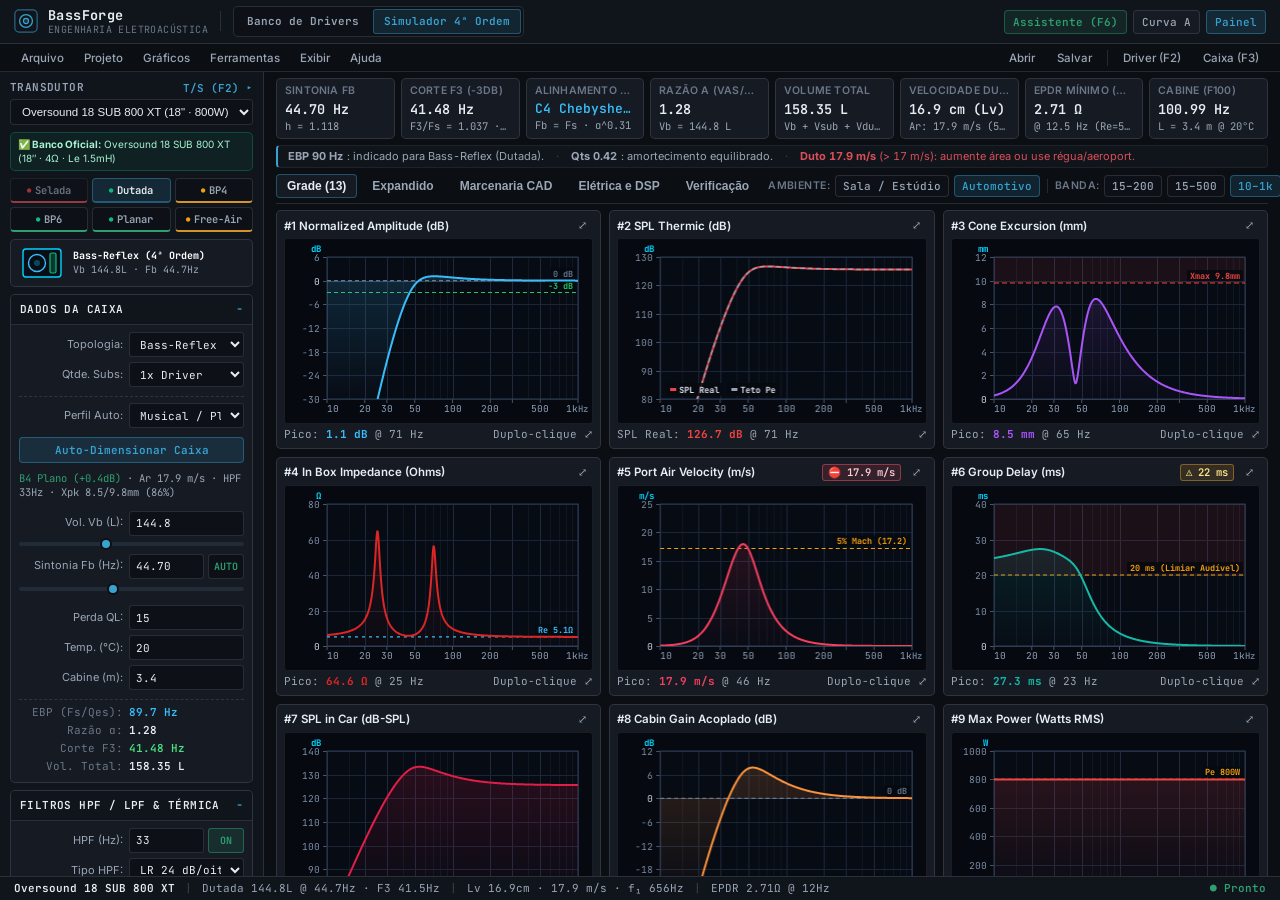
==== index.html @ 599730b0 "feat(cad): add L-Port 90deg internal bend, Side-Firing routing, 3D/BOM support and 1-click P0 quick-" ====
<!DOCTYPE html>
<html lang="pt-BR">
<head>
<meta charset="UTF-8">
<meta name="viewport" content="width=device-width, initial-scale=1.0">
<link rel="icon" type="image/svg+xml" href="data:image/svg+xml,%3Csvg xmlns='http://www.w3.org/2000/svg' viewBox='0 0 28 28'%3E%3Crect x='1' y='1' width='26' height='26' rx='6' fill='%2310141b' stroke='%2338a3d1' stroke-width='1.5'/%3E%3Ccircle cx='14' cy='14' r='7.5' fill='none' stroke='%2338a3d1' stroke-width='1.6'/%3E%3Ccircle cx='14' cy='14' r='3' fill='%2338a3d1'/%3E%3C/svg%3E">
<title>BassForge — Simulador Eletroacústico</title>
<link rel="preconnect" href="https://fonts.googleapis.com">
<link rel="preconnect" href="https://fonts.gstatic.com" crossorigin>
<link href="https://fonts.googleapis.com/css2?family=Inter:wght@400;500;600;700&family=JetBrains+Mono:wght@400;500;600;700&display=swap" rel="stylesheet">
<style>
  :root {
    /* ── Design System Unificado — BassForge Lab / CAD ── */
    --bg-base:       #0b0e13;
    --bg-surface:    #10141b;
    --bg-card:       #151a23;
    --bg-input:      #0d1117;
    --bg-hover:      #1c2330;
    --border-subtle: rgba(203, 213, 225, 0.08);
    --border:        rgba(203, 213, 225, 0.14);
    --border-strong: rgba(203, 213, 225, 0.24);
    --border-focus:  #38a3d1;
    --accent:        #38a3d1;
    --accent-hover:  #4eb4df;
    --accent-muted:  rgba(56, 163, 209, 0.14);
    --accent-border: rgba(56, 163, 209, 0.40);
    --accent-glow:   rgba(56, 163, 209, 0.18);
    --text-main:     #e6edf3;
    --text-muted:    #9aa6b5;
    --text-dim:      #6b7788;
    --success:       #2ea070;
    --warning:       #d4942a;
    --danger:        #d94f57;
    --lab:           #9370db;
    --font: 'Inter', 'Segoe UI', -apple-system, BlinkMacSystemFont, sans-serif;
    --mono: 'JetBrains Mono', 'Consolas', monospace;
  }

  * { box-sizing: border-box; margin: 0; padding: 0; }
  ::-webkit-scrollbar { width: 6px; height: 6px; }
  ::-webkit-scrollbar-track { background: var(--bg-base); }
  ::-webkit-scrollbar-thumb { background: rgba(148, 163, 184, 0.22); border-radius: 3px; }
  ::-webkit-scrollbar-thumb:hover { background: rgba(148, 163, 184, 0.38); }

  :focus-visible { outline: 1.5px solid var(--accent); outline-offset: 1px; }
  button:disabled, input:disabled, select:disabled {
    opacity: 0.38;
    cursor: not-allowed !important;
    pointer-events: none;
  }

  html, body {
    width: 100%;
    height: 100vh;
    height: 100dvh;
    margin: 0;
    padding: 0;
    overflow: hidden;
  }

  body {
    font-family: var(--font);
    font-size: 12px;
    line-height: 1.4;
    background: var(--bg-base);
    color: var(--text-main);
    display: flex;
    flex-direction: column;
  }

  /* HEADER UNIFICADO (44px — paridade total com drivers-db.html) */
  header {
    background: var(--bg-surface);
    border-bottom: 1px solid var(--border);
    height: 44px;
    padding: 0 14px;
    display: flex;
    justify-content: space-between;
    align-items: center;
    gap: 10px;
    flex-shrink: 0;
  }
  .brand { display: flex; align-items: center; gap: 10px; }
  .brand-title { font-family: var(--mono); font-size: 13.5px; font-weight: 700; color: var(--text-main); letter-spacing: 0.4px; }
  .brand-accent { color: var(--accent); font-weight: 600; }
  .brand-sub { font-family: var(--mono); font-size: 10px; color: var(--text-dim); letter-spacing: 0.04em; }
  .brand-sep { width: 1px; height: 20px; background: var(--border); margin: 0 2px; }
  .suite-nav {
    display: inline-flex;
    align-items: center;
    gap: 3px;
    background: var(--bg-input);
    border: 1px solid var(--border);
    border-radius: 5px;
    padding: 2px;
  }
  .suite-pill {
    font-family: var(--mono);
    font-size: 11px;
    font-weight: 600;
    color: var(--text-muted);
    text-decoration: none;
    padding: 4px 10px;
    border-radius: 3px;
    border: 1px solid transparent;
    transition: background 0.15s ease, color 0.15s ease;
    white-space: nowrap;
  }
  .suite-pill:hover { color: var(--text-main); background: var(--bg-hover); }
  .suite-pill.active {
    background: var(--accent-muted);
    color: var(--accent);
    border-color: var(--accent-border);
  }
  .badge-tag {
    font-family: var(--mono);
    background: var(--accent-muted);
    color: var(--accent);
    border: 1px solid var(--accent-border);
    font-size: 10.5px;
    padding: 2px 7px;
    border-radius: 4px;
    font-weight: 600;
    letter-spacing: 0.3px;
  }
  .btn {
    font-family: var(--mono);
    font-size: 11px;
    font-weight: 600;
    padding: 5px 10px;
    border-radius: 4px;
    border: 1px solid var(--border);
    background: var(--bg-card);
    color: var(--text-main);
    cursor: pointer;
    display: inline-flex;
    align-items: center;
    justify-content: center;
    gap: 5px;
    transition: background 0.12s ease, border-color 0.12s ease, color 0.12s ease;
  }
  .btn:hover { background: var(--bg-hover); border-color: var(--accent-border); color: var(--text-main); }

  /* LAYOUT */
  .app-container {
    display: flex;
    flex: 1;
    min-height: 0;
    width: 100%;
    overflow: hidden;
  }

  /* SIDEBAR DE CONTROLES (CAD PROPERTY INSPECTOR RECOLHÍVEL) */
  .sidebar {
    width: 264px;
    height: 100%;
    min-height: 0;
    background: var(--bg-surface);
    border-right: 1px solid var(--border);
    padding: 8px 10px;
    overflow-y: auto;
    flex-shrink: 0;
    transition: width 0.18s ease, padding 0.18s ease, opacity 0.15s ease;
  }
  .sidebar.collapsed {
    width: 0 !important;
    padding: 0 !important;
    border-right: none !important;
    overflow: hidden !important;
    opacity: 0;
  }
  .prop-group {
    background: var(--bg-card);
    border: 1px solid var(--border);
    border-radius: 5px;
    margin-bottom: 7px;
    overflow: hidden;
  }
  .prop-group > summary {
    list-style: none;
    cursor: pointer;
    padding: 6px 9px;
    background: var(--bg-surface);
    border-bottom: 1px solid transparent;
    font-family: var(--mono);
    font-size: 11px;
    font-weight: 600;
    color: var(--text-main);
    text-transform: uppercase;
    letter-spacing: 0.4px;
    display: flex;
    align-items: center;
    justify-content: space-between;
    -webkit-user-select: none;
    user-select: none;
  }
  .prop-group[open] > summary { border-bottom-color: var(--border); }
  .prop-group > summary::after { content: '+'; color: var(--text-dim); font-size: 12px; font-weight: 600; }
  .prop-group[open] > summary::after { content: '−'; color: var(--accent); }
  .prop-body { padding: 7px 8px; display: flex; flex-direction: column; gap: 5px; }
  .prop-row {
    display: grid;
    grid-template-columns: 104px 1fr;
    align-items: center;
    gap: 6px;
  }
  .prop-row label {
    font-size: 11px;
    color: var(--text-muted);
    text-align: right;
    white-space: nowrap;
    overflow: hidden;
    text-overflow: ellipsis;
  }
  .prop-row input, .prop-row select, #bp4SynthParams input {
    width: 100%;
    background: var(--bg-input);
    border: 1px solid var(--border);
    border-radius: 3px;
    color: var(--text-main);
    font-family: var(--mono);
    font-size: 11px;
    font-variant-numeric: tabular-nums lining-nums;
    padding: 3px 6px;
    height: 25px;
    outline: none;
  }
  .prop-row input:focus, .prop-row select:focus, #bp4SynthParams input:focus {
    border-color: var(--accent);
  }
  .prop-ro {
    display: grid;
    grid-template-columns: 104px 1fr;
    align-items: center;
    gap: 6px;
    font-family: var(--mono);
    font-size: 11px;
    font-variant-numeric: tabular-nums lining-nums;
    line-height: 1.45;
  }
  .prop-ro span:first-child { color: var(--text-dim); text-align: right; }
  .prop-ro b { color: var(--text-main); font-weight: 600; }
  .prop-slider {
    -webkit-appearance: none;
    appearance: none;
    width: 100%;
    height: 4px !important;
    margin: 1px 0 3px !important;
    background: #222b38 !important;
    border-radius: 3px;
  }
  .prop-slider::-webkit-slider-thumb { width: 12px !important; height: 12px !important; }
  .fb-lock-btn {
    background: var(--bg-input);
    border: 1px solid var(--border);
    border-radius: 3px;
    color: var(--success);
    height: 25px;
    min-width: 34px;
    padding: 0 5px;
    cursor: pointer;
    font-family: var(--mono);
    font-size: 10px;
    font-weight: 600;
    display: inline-flex;
    align-items: center;
    justify-content: center;
    flex-shrink: 0;
  }
  .fb-lock-btn.manual { color: var(--warning); border-color: rgba(212, 148, 42, 0.45); }
  .box-thumb-wrap {
    display: flex;
    align-items: center;
    justify-content: space-between;
    gap: 8px;
    padding: 5px 8px;
    margin-bottom: 7px;
    background: var(--bg-card);
    border: 1px solid var(--border);
    border-radius: 5px;
  }
  .insights-bar {
    display: flex;
    flex-wrap: nowrap;
    align-items: center;
    gap: 12px;
    padding: 3px 10px;
    background: var(--bg-surface);
    border: 1px solid var(--border-subtle);
    border-left: 2px solid var(--accent);
    border-radius: 4px;
    font-size: 11px;
    font-variant-numeric: tabular-nums lining-nums;
    color: var(--text-muted);
    line-height: 1.35;
    overflow: hidden;
    white-space: nowrap;
    text-overflow: ellipsis;
    flex-shrink: 0;
  }
  .insight-chip { display: inline-flex; align-items: center; gap: 4px; }
  .topo-pills {
    display: grid;
    grid-template-columns: repeat(3, 1fr);
    gap: 4px;
    margin-bottom: 7px;
  }
  .topo-pill {
    background: var(--bg-input);
    border: 1px solid var(--border);
    border-radius: 4px;
    padding: 4px 4px;
    font-family: var(--mono);
    font-size: 10.5px;
    font-weight: 600;
    color: var(--text-muted);
    cursor: pointer;
    text-align: center;
    transition: background 0.12s, border-color 0.12s, color 0.12s;
    display: flex;
    align-items: center;
    justify-content: center;
    gap: 4px;
    white-space: nowrap;
  }
  .topo-pill:hover { border-color: var(--border-strong); color: var(--text-main); }
  .topo-pill.suit-ideal { border-bottom: 2px solid var(--success); }
  .topo-pill.suit-ok { border-bottom: 2px solid var(--warning); }
  .topo-pill.suit-avoid { border-bottom: 2px solid var(--danger); opacity: 0.65; }
  .topo-pill.active {
    background: var(--accent-muted);
    border-color: var(--accent-border);
    color: var(--text-main);
    opacity: 1;
  }
  .topo-dot { font-size: 7px; line-height: 1; }

  /* DESKTOP MENU BAR (com ações rápidas integradas à direita — elimina faixa redundante) */
  .desktop-menubar {
    background: var(--bg-base);
    border-bottom: 1px solid var(--border);
    height: 28px;
    padding: 0 12px;
    display: flex;
    align-items: center;
    justify-content: space-between;
    gap: 8px;
    flex-shrink: 0;
    -webkit-user-select: none;
    user-select: none;
    position: relative;
    z-index: 60;
  }
  .menubar-left { display: flex; align-items: center; gap: 2px; }
  .menubar-right { display: flex; align-items: center; gap: 4px; }
  .menu-item { position: relative; }
  .menu-trigger {
    background: transparent;
    border: none;
    color: var(--text-muted);
    font-family: var(--font);
    font-size: 11.5px;
    font-weight: 500;
    padding: 3px 9px;
    border-radius: 3px;
    cursor: pointer;
  }
  .menu-trigger:hover, .menu-item.open .menu-trigger {
    background: var(--bg-hover);
    color: var(--text-main);
  }
  .menu-dropdown {
    display: none;
    position: absolute;
    top: 26px;
    left: 0;
    min-width: 248px;
    background: var(--bg-panel, #151a23);
    border: 1px solid var(--border-strong);
    border-radius: 6px;
    padding: 4px;
    box-shadow: 0 12px 32px rgba(0, 0, 0, 0.58);
    z-index: 100;
  }
  .menu-item.open .menu-dropdown { display: flex; flex-direction: column; gap: 1px; }
  .menu-action {
    display: flex;
    align-items: center;
    justify-content: space-between;
    gap: 12px;
    width: 100%;
    background: transparent;
    border: none;
    color: var(--text-main);
    font-family: var(--font);
    font-size: 11.5px;
    padding: 5px 9px;
    border-radius: 4px;
    cursor: pointer;
    text-align: left;
  }
  .menu-action:hover { background: var(--accent-muted); color: var(--text-main); }
  .menu-action kbd {
    font-family: var(--mono);
    font-size: 10.5px;
    color: var(--text-dim);
  }
  .menu-sep { height: 1px; background: var(--border); margin: 4px 4px; }

  .tb-btn {
    display: inline-flex;
    align-items: center;
    gap: 5px;
    background: var(--bg-card);
    border: 1px solid var(--border);
    color: var(--text-muted);
    font-family: var(--mono);
    font-size: 11px;
    font-weight: 500;
    height: 24px;
    padding: 2px 8px;
    border-radius: 4px;
    cursor: pointer;
    transition: background 0.12s, border-color 0.12s, color 0.12s;
    white-space: nowrap;
  }
  .tb-btn:hover { background: var(--bg-hover); border-color: var(--border-strong); color: var(--text-main); }
  .tb-btn.active { background: var(--accent-muted); border-color: var(--accent-border); color: var(--accent); }
  .tb-btn.accent-wiz { background: rgba(46, 160, 112, 0.12); border-color: rgba(46, 160, 112, 0.42); color: var(--success); font-weight: 600; }
  .tb-btn.accent-wiz:hover { background: rgba(46, 160, 112, 0.22); color: var(--text-main); }
  .tb-sep { width: 1px; height: 16px; background: var(--border); margin: 0 2px; }

  /* STATUS BAR INFERIOR */
  .desktop-statusbar {
    background: var(--bg-surface);
    border-top: 1px solid var(--border);
    height: 24px;
    padding: 0 14px;
    display: flex;
    align-items: center;
    justify-content: space-between;
    gap: 12px;
    font-family: var(--mono);
    font-size: 11px;
    font-variant-numeric: tabular-nums lining-nums;
    color: var(--text-muted);
    flex-shrink: 0;
    overflow: hidden;
    white-space: nowrap;
  }
  .sb-group { display: flex; align-items: center; gap: 10px; overflow: hidden; }
  .sb-item { display: inline-flex; align-items: center; gap: 4px; }
  .sb-sep { color: var(--border-strong); }
  .sb-ok { color: var(--success); font-weight: 600; }

  /* JANELAS MODAIS DE CONFIGURAÇÃO */
  .bf-modal-backdrop {
    display: none;
    position: fixed;
    inset: 0;
    background: rgba(5, 8, 12, 0.78);
    -webkit-backdrop-filter: blur(3px);
    backdrop-filter: blur(3px);
    z-index: 200;
    align-items: center;
    justify-content: center;
    padding: 18px;
  }
  .bf-modal-backdrop.open { display: flex; }
  .bf-modal {
    background: var(--bg-surface);
    border: 1px solid var(--border-strong);
    border-radius: 7px;
    width: 100%;
    max-width: 680px;
    max-height: 88vh;
    display: flex;
    flex-direction: column;
    box-shadow: 0 16px 48px rgba(0, 0, 0, 0.65);
    overflow: hidden;
  }
  .bf-modal-hdr {
    display: flex;
    align-items: center;
    justify-content: space-between;
    padding: 10px 16px;
    background: var(--bg-card);
    border-bottom: 1px solid var(--border);
  }
  .bf-modal-title {
    font-family: var(--mono);
    font-size: 12px;
    font-weight: 600;
    color: var(--text-main);
    letter-spacing: 0.3px;
    display: flex;
    align-items: center;
    gap: 8px;
  }
  .bf-modal-close {
    background: transparent;
    border: 1px solid var(--border);
    color: var(--text-muted);
    width: 24px;
    height: 24px;
    border-radius: 4px;
    cursor: pointer;
    font-size: 14px;
    line-height: 1;
  }
  .bf-modal-close:hover { border-color: var(--danger); color: var(--text-main); background: rgba(217, 79, 87, 0.16); }
  .bf-modal-body {
    padding: 14px 16px;
    overflow-y: auto;
    display: flex;
    flex-direction: column;
    gap: 12px;
  }
  .bf-modal-ftr {
    display: flex;
    align-items: center;
    justify-content: space-between;
    padding: 9px 16px;
    background: var(--bg-base);
    border-top: 1px solid var(--border);
    gap: 8px;
  }
  .bf-modal-tabs {
    display: flex;
    gap: 6px;
    border-bottom: 1px solid var(--border);
    padding-bottom: 8px;
  }
  .bf-mtab-btn {
    background: var(--bg-card);
    border: 1px solid var(--border);
    color: var(--text-muted);
    font-family: var(--mono);
    font-size: 11px;
    font-weight: 600;
    padding: 5px 11px;
    border-radius: 4px;
    cursor: pointer;
  }
  .bf-mtab-btn.active { background: var(--accent-muted); border-color: var(--accent-border); color: var(--accent); }
  .wiz-goal-grid { display: grid; grid-template-columns: repeat(3, 1fr); gap: 8px; }
  .wiz-goal-card {
    background: var(--bg-card);
    border: 1px solid var(--border);
    border-radius: 5px;
    padding: 9px 10px;
    cursor: pointer;
    text-align: left;
    color: var(--text-main);
    transition: border-color 0.12s, background 0.12s;
  }
  .wiz-goal-card:hover { border-color: var(--border-strong); }
  .wiz-goal-card.active { background: var(--accent-muted); border-color: var(--accent-border); }

  /* MENU DE CONTEXTO (BOTÃO DIREITO NOS GRÁFICOS) */
  .bf-ctx-menu {
    display: none;
    position: fixed;
    min-width: 220px;
    background: var(--bg-card);
    border: 1px solid var(--border-strong);
    border-radius: 6px;
    padding: 4px;
    box-shadow: 0 12px 32px rgba(0, 0, 0, 0.65);
    z-index: 300;
    flex-direction: column;
    gap: 1px;
  }
  .bf-ctx-menu.open { display: flex; }

  .section-title {
    font-size: 11.5px;
    text-transform: uppercase;
    font-weight: 600;
    color: var(--text-muted);
    letter-spacing: 0.4px;
    margin: 12px 0 8px;
    padding-bottom: 4px;
    border-bottom: 1px solid var(--border);
    display: flex;
    justify-content: space-between;
    align-items: center;
  }

  .input-row {
    display: grid;
    grid-template-columns: repeat(auto-fit, minmax(140px, 1fr));
    gap: 8px;
  }
  .wl-main-grid {
    display: grid;
    grid-template-columns: 370px 1fr;
    gap: 12px;
    align-items: start;
  }
  @media (max-width: 1120px) {
    .wl-main-grid { grid-template-columns: 1fr; }
  }

  .form-group { margin-bottom: 6px; }
  .form-group label {
    display: flex;
    justify-content: space-between;
    font-size: 11px;
    font-weight: 500;
    color: var(--text-muted);
    margin-bottom: 3px;
  }
  .form-group label small { color: var(--text-dim); font-weight: 400; }
  .form-group input, .form-group select {
    width: 100%;
    background: var(--bg-input);
    border: 1px solid var(--border);
    border-radius: 4px;
    color: var(--text-main);
    font-family: var(--mono);
    font-variant-numeric: tabular-nums lining-nums;
    padding: 4px 8px;
    height: 28px;
    font-size: 11.5px;
    outline: none;
    transition: border-color 0.12s;
  }
  .form-group input:focus, .form-group select:focus {
    border-color: var(--border-focus);
  }
  .grid-2 { display: grid; grid-template-columns: 1fr 1fr; gap: 8px; }
  .grid-3 { display: grid; grid-template-columns: 1fr 1fr 1fr; gap: 8px; }

  /* ÁREA PRINCIPAL */
  main {
    flex: 1;
    min-width: 0;
    min-height: 0;
    height: 100%;
    padding: 6px 12px;
    overflow-y: auto;
    display: flex;
    flex-direction: column;
    gap: 6px;
  }

  /* SLIDERS E TUNING SWITCH */
  .tune-btn {
    flex: 1;
    background: var(--bg-card);
    border: 1px solid var(--border);
    color: var(--text-muted);
    font-size: 11px;
    padding: 5px 8px;
    border-radius: 4px;
    cursor: pointer;
    font-weight: 600;
    transition: background 0.12s, border-color 0.12s, color 0.12s;
    text-align: center;
  }
  .tune-btn:hover { border-color: var(--border-strong); color: var(--text-main); }
  .tune-btn.active {
    background: var(--accent-muted);
    border-color: var(--accent-border);
    color: var(--accent);
  }
  input[type=range] {
    -webkit-appearance: none;
    appearance: none;
    width: 100%;
    background: #222b38;
    border-radius: 3px;
    height: 4px;
    outline: none;
    margin: 4px 0 6px;
  }
  input[type=range]::-webkit-slider-thumb {
    -webkit-appearance: none;
    appearance: none;
    width: 13px;
    height: 13px;
    border-radius: 50%;
    background: var(--accent);
    border: 2px solid var(--bg-base);
    cursor: pointer;
    transition: transform 0.1s;
  }
  input[type=range]::-webkit-slider-thumb:hover { transform: scale(1.12); }

  /* KPI TELEMETRY STRIP (LINHA ÚNICA COMPACTA — SEM QUEBRA EM 1366/1440px) */
  .kpi-row {
    display: grid;
    grid-template-columns: repeat(8, minmax(0, 1fr));
    gap: 6px;
    flex-shrink: 0;
  }
  @media (max-width: 1180px) {
    .kpi-row { grid-template-columns: repeat(4, minmax(0, 1fr)); }
  }
  .kpi-card {
    background: var(--bg-card);
    border: 1px solid var(--border);
    border-radius: 5px;
    padding: 5px 8px;
    display: flex;
    flex-direction: column;
    min-width: 0;
    overflow: hidden;
  }
  .kpi-card.warn { border-color: rgba(212, 148, 42, 0.45); }
  .kpi-card.good { border-color: rgba(46, 160, 112, 0.35); }
  .kpi-label {
    font-size: 10.5px;
    color: var(--text-dim);
    font-weight: 600;
    text-transform: uppercase;
    letter-spacing: 0.2px;
    white-space: nowrap;
    overflow: hidden;
    text-overflow: ellipsis;
  }
  .kpi-value {
    font-family: var(--mono);
    font-size: 13.5px;
    font-weight: 600;
    font-variant-numeric: tabular-nums lining-nums;
    color: var(--text-main);
    margin-top: 1px;
    white-space: nowrap;
    overflow: hidden;
    text-overflow: ellipsis;
  }
  .kpi-sub {
    font-family: var(--mono);
    font-size: 10.5px;
    font-variant-numeric: tabular-nums lining-nums;
    color: var(--text-muted);
    white-space: nowrap;
    overflow: hidden;
    text-overflow: ellipsis;
  }

  /* TABS (LINHA ÚNICA COM CONTROLES DE AMBIENTE/BANDA À DIREITA) */
  .tabs-bar {
    display: flex;
    align-items: center;
    justify-content: space-between;
    gap: 8px;
    border-bottom: 1px solid var(--border);
    padding-bottom: 5px;
    flex-shrink: 0;
    flex-wrap: nowrap;
  }
  .tab-btn {
    background: transparent;
    border: 1px solid transparent;
    color: var(--text-muted);
    font-size: 12px;
    font-weight: 600;
    padding: 4px 10px;
    border-radius: 4px;
    cursor: pointer;
    transition: background 0.12s, color 0.12s, border-color 0.12s;
    white-space: nowrap;
  }
  .tab-btn:hover { color: var(--text-main); background: var(--bg-card); }
  .tab-btn.active { color: var(--text-main); background: var(--bg-card); border-color: var(--accent-border); }

  /* BARRA DE CONTROLE DOS GRÁFICOS */
  .chart-toolbar-label {
    font-size: 10.5px;
    font-weight: 600;
    letter-spacing: 0.04em;
    text-transform: uppercase;
    color: var(--text-dim);
  }
  .chart-pill-btn {
    background: var(--bg-input);
    border: 1px solid var(--border);
    color: var(--text-muted);
    font-family: var(--mono);
    font-size: 11px;
    font-weight: 500;
    padding: 3px 7px;
    border-radius: 4px;
    cursor: pointer;
    transition: background 0.12s, border-color 0.12s, color 0.12s;
    white-space: nowrap;
  }
  .chart-pill-btn:hover { color: var(--text-main); border-color: var(--border-strong); }
  .chart-pill-btn.active {
    background: var(--accent-muted);
    border-color: var(--accent-border);
    color: var(--accent);
  }

  /* GRIDS DE GRÁFICOS */
  .charts-grid-12 {
    display: grid;
    grid-template-columns: repeat(auto-fit, minmax(310px, 1fr));
    gap: 8px;
  }
  .chart-box {
    background: var(--bg-card);
    border: 1px solid var(--border);
    border-radius: 5px;
    padding: 6px 7px 5px 7px;
    display: flex;
    flex-direction: column;
    position: relative;
    transition: border-color 0.12s;
  }
  .chart-box:hover { border-color: var(--border-strong); }
  .chart-header {
    display: flex;
    justify-content: space-between;
    align-items: center;
    gap: 6px;
    margin-bottom: 4px;
  }
  .chart-title {
    font-size: 11.5px;
    font-weight: 600;
    color: var(--text-main);
  }
  .chart-expand-btn {
    background: transparent;
    border: 1px solid transparent;
    color: var(--text-muted);
    font-size: 11px;
    padding: 1px 5px;
    border-radius: 3px;
    cursor: pointer;
    transition: 0.12s;
    line-height: 1.2;
  }
  .chart-expand-btn:hover {
    color: var(--accent);
    border-color: var(--accent-border);
    background: var(--accent-muted);
  }
  .chart-canvas {
    width: 100%;
    height: clamp(144px, calc((100vh - 210px) / 3 - 44px), 230px);
    background: var(--bg-base);
    border: 1px solid var(--border-subtle);
    border-radius: 4px;
    display: block;
    cursor: crosshair;
  }
  .chart-info {
    font-family: var(--mono);
    font-size: 11px;
    font-variant-numeric: tabular-nums lining-nums;
    color: var(--text-muted);
    margin-top: 3px;
    display: flex;
    justify-content: space-between;
    align-items: center;
    min-height: 15px;
  }

  /* ANALYSIS ENGINE — BADGES DE RESTRIÇÃO E SLOTS NÃO IMPLEMENTADOS */
  .chart-alert {
    display: inline-flex;
    align-items: center;
    gap: 3px;
    font-family: var(--mono);
    font-size: 10.5px;
    font-weight: 600;
    padding: 1px 5px;
    border-radius: 3px;
    border: 1px solid transparent;
    white-space: nowrap;
    line-height: 1.3;
  }
  .chart-alert-critical { color: #fecdd3; background: rgba(217, 79, 87, 0.16); border-color: rgba(217, 79, 87, 0.55); }
  .chart-alert-warn { color: #fde68a; background: rgba(212, 148, 42, 0.16); border-color: rgba(212, 148, 42, 0.50); }
  .chart-alert-info { color: #bae6fd; background: var(--accent-muted); border-color: var(--accent-border); }
  .chart-box-placeholder {
    border-style: dashed;
    border-color: var(--border-strong);
    background: var(--bg-surface);
    justify-content: center;
  }
  .chart-placeholder-body {
    display: flex;
    flex-direction: column;
    align-items: center;
    justify-content: center;
    gap: 5px;
    text-align: center;
    min-height: 120px;
    padding: 10px 12px;
    font-size: 11px;
    color: var(--text-muted);
    line-height: 1.45;
  }
  .chart-placeholder-body b { color: var(--text-main); font-size: 11.5px; }
  .chart-placeholder-body small { font-family: var(--mono); font-size: 10.5px; color: var(--text-dim); max-width: 280px; }

  /* MODAL EXPANDIDO (100% VISÍVEL EM 1440×900 SEM CORTAR EIXO X) */
  .expanded-view {
    display: none;
    flex-direction: column;
    gap: 8px;
    background: var(--bg-card);
    border: 1px solid var(--border);
    border-radius: 6px;
    padding: 10px 12px;
  }
  .expanded-canvas {
    width: 100%;
    height: clamp(320px, calc(100vh - 305px), 720px);
    background: var(--bg-base);
    border: 1px solid var(--border-subtle);
    border-radius: 5px;
    cursor: crosshair;
  }

  /* TABELA COMPARATIVA */
  .comparison-table {
    width: 100%;
    border-collapse: collapse;
    font-size: 11.5px;
    font-family: var(--mono);
    font-variant-numeric: tabular-nums lining-nums;
  }
  .comparison-table th, .comparison-table td {
    padding: 6px 10px;
    border: 1px solid var(--border);
    text-align: left;
  }
  .comparison-table th { background: var(--bg-input); color: var(--text-muted); font-weight: 600; }
  .comparison-table tr:nth-child(even) { background: rgba(255, 255, 255, 0.02); }

  @media (max-width: 900px) {
    html, body { height: auto; overflow-y: auto; }
    .app-container { flex-direction: column; overflow-y: auto; }
    .sidebar { width: 100%; height: auto; }
    main { height: auto; }
    .tabs-bar { flex-wrap: wrap; }
  }
</style>
</head>
<body>

<header>
  <div class="brand">
    <svg width="24" height="24" viewBox="0 0 28 28" fill="none" aria-hidden="true">
      <rect x="1" y="1" width="26" height="26" rx="5" fill="#10141b" stroke="#38a3d1" stroke-opacity="0.6" stroke-width="1.4"/>
      <circle cx="14" cy="14" r="7.5" stroke="#38a3d1" stroke-width="1.5"/>
      <circle cx="14" cy="14" r="3" fill="#38a3d1" fill-opacity="0.25" stroke="#38a3d1" stroke-width="1.3"/>
    </svg>
    <div style="display:flex; flex-direction:column; line-height:1.15;">
      <span class="brand-title">BassForge</span>
      <span class="brand-sub">ENGENHARIA ELETROACÚSTICA</span>
    </div>
    <span class="brand-sep"></span>
    <nav class="suite-nav" aria-label="Alternar módulo BassForge">
      <a href="./drivers-db.html" class="suite-pill">Banco de Drivers</a>
      <a href="./index.html" class="suite-pill active">Simulador 4ª Ordem</a>
    </nav>
  </div>
  <div style="display:flex; align-items:center; gap:6px;">
    <button type="button" class="tb-btn accent-wiz" onclick="openWizardModal()" title="Assistente Guiado de Projeto (F6)">Assistente (F6)</button>
    <button type="button" class="tb-btn" id="tbFreezeA" onclick="captureSnapshotA()" title="Congelar Curva A para comparação A/B (F8)">Curva A</button>
    <button type="button" class="tb-btn active" id="tbToggleSidebar" onclick="toggleQuickSidebar()" title="Mostrar / Ocultar Painel Lateral (F9)">Painel</button>
  </div>
</header>

<!-- BARRA DE MENUS DESKTOP (com ações rápidas de arquivo integradas à direita) -->
<div class="desktop-menubar" id="desktopMenubar" role="navigation" aria-label="Menu principal">
  <div class="menubar-left">
    <div class="menu-item">
      <button type="button" class="menu-trigger" onclick="toggleMenu(this)">Arquivo</button>
      <div class="menu-dropdown">
        <button type="button" class="menu-action" onclick="resetCurrentProject(); closeAllMenus()"><span>Novo Projeto (Padrão)</span><kbd>Ctrl+N</kbd></button>
        <button type="button" class="menu-action" onclick="document.getElementById('projJsonInput').click(); closeAllMenus()"><span>Abrir Projeto (.json)...</span><kbd>Ctrl+O</kbd></button>
        <button type="button" class="menu-action" onclick="exportProjectJson(); closeAllMenus()"><span>Salvar Projeto (.json)</span><kbd>Ctrl+S</kbd></button>
        <button type="button" class="menu-action" onclick="exportBuildPackHtml(); closeAllMenus()"><span>Exportar Pacote de Obra (HTML)</span><kbd>CAD</kbd></button>
        <div class="menu-sep"></div>
        <button type="button" class="menu-action" onclick="document.getElementById('dbJsonInput').click(); closeAllMenus()"><span>Importar Driver (.json)</span></button>
        <button type="button" class="menu-action" onclick="exportExpandedPNG(); closeAllMenus()"><span>Exportar Gráfico (PNG)</span></button>
        <button type="button" class="menu-action" onclick="printBuildPackA4(); closeAllMenus()"><span>Imprimir / Salvar Dossiê A4 (PDF)</span><kbd>Ctrl+P</kbd></button>
      </div>
    </div>
    <div class="menu-item">
      <button type="button" class="menu-trigger" onclick="toggleMenu(this)">Projeto</button>
      <div class="menu-dropdown">
        <button type="button" class="menu-action" onclick="openWizardModal(); closeAllMenus()"><span>Assistente de Projeto</span><kbd>F6</kbd></button>
        <div class="menu-sep"></div>
        <button type="button" class="menu-action" onclick="openConfigModal('modalDriver'); closeAllMenus()"><span>Propriedades do Driver (T/S)</span><kbd>F2</kbd></button>
        <button type="button" class="menu-action" onclick="openConfigModal('modalBox'); closeAllMenus()"><span>Propriedades da Caixa e Dutos</span><kbd>F3</kbd></button>
        <button type="button" class="menu-action" onclick="openConfigModal('modalEnv'); closeAllMenus()"><span>Ambiente, Cabine, DSP e Térmica</span><kbd>F4</kbd></button>
        <div class="menu-sep"></div>
        <button type="button" class="menu-action" onclick="window.open('./drivers-db.html', '_blank'); closeAllMenus()"><span>Abrir Banco de Drivers</span></button>
      </div>
    </div>
    <div class="menu-item">
      <button type="button" class="menu-trigger" onclick="toggleMenu(this)">Gráficos</button>
      <div class="menu-dropdown">
        <button type="button" class="menu-action" onclick="switchTab('grid'); closeAllMenus()"><span>Grade dos 13 Gráficos</span><kbd>1</kbd></button>
        <button type="button" class="menu-action" onclick="switchTab('expanded'); closeAllMenus()"><span>Gráfico Expandido com Cursor</span><kbd>2</kbd></button>
        <div class="menu-sep"></div>
        <button type="button" class="menu-action" onclick="captureSnapshotA(); closeAllMenus()"><span>Congelar Curva A (A/B)</span><kbd>F8</kbd></button>
        <button type="button" class="menu-action" onclick="clearSnapshotA(); closeAllMenus()"><span>Limpar Curva A</span></button>
        <div class="menu-sep"></div>
        <button type="button" class="menu-action" onclick="openConfigModal('modalGraphPrefs'); closeAllMenus()"><span>Preferências dos Gráficos</span><kbd>F7</kbd></button>
      </div>
    </div>
    <div class="menu-item">
      <button type="button" class="menu-trigger" onclick="toggleMenu(this)">Ferramentas</button>
      <div class="menu-dropdown">
        <button type="button" class="menu-action" onclick="switchTab('woodlock'); closeAllMenus()"><span>Marcenaria CAD (WoodLock)</span><kbd>3</kbd></button>
        <button type="button" class="menu-action" onclick="switchTab('electrical'); closeAllMenus()"><span>Engenharia Elétrica e DSP</span><kbd>4</kbd></button>
        <button type="button" class="menu-action" onclick="switchTab('audit'); closeAllMenus()"><span>Verificação Numérica</span><kbd>5</kbd></button>
      </div>
    </div>
    <div class="menu-item">
      <button type="button" class="menu-trigger" onclick="toggleMenu(this)">Exibir</button>
      <div class="menu-dropdown">
        <button type="button" class="menu-action" onclick="toggleQuickSidebar(); closeAllMenus()"><span>Mostrar / Ocultar Painel Lateral</span><kbd>F9</kbd></button>
        <button type="button" class="menu-action" onclick="toggleChartOpt('autoScaleY'); closeAllMenus()"><span>Alternar Auto-Scale Y</span></button>
        <button type="button" class="menu-action" onclick="toggleChartOpt('showMarkers'); closeAllMenus()"><span>Alternar Marcadores (Fb/F3/Fs)</span></button>
        <button type="button" class="menu-action" onclick="toggleChartOpt('showLimits'); closeAllMenus()"><span>Alternar Limites (Xmax/Mach/20ms)</span></button>
      </div>
    </div>
    <div class="menu-item">
      <button type="button" class="menu-trigger" onclick="toggleMenu(this)">Ajuda</button>
      <div class="menu-dropdown">
        <button type="button" class="menu-action" onclick="openConfigModal('modalShortcuts'); closeAllMenus()"><span>Atalhos de Teclado e Guia</span><kbd>F1</kbd></button>
      </div>
    </div>
  </div>
  <div class="menubar-right">
    <button type="button" class="menu-trigger" onclick="document.getElementById('projJsonInput').click()" title="Abrir Projeto .json (Ctrl+O)">Abrir</button>
    <button type="button" class="menu-trigger" onclick="exportProjectJson()" title="Salvar Projeto .json (Ctrl+S)">Salvar</button>
    <span class="tb-sep"></span>
    <button type="button" class="menu-trigger" onclick="openConfigModal('modalDriver')" title="Propriedades do Driver e T/S (F2)">Driver (F2)</button>
    <button type="button" class="menu-trigger" onclick="openConfigModal('modalBox')" title="Propriedades da Caixa e Dutos (F3)">Caixa (F3)</button>
  </div>
</div>

<div class="app-container">
  
  <!-- PAINEL LATERAL INSPETOR DE PROPRIEDADES (F9) -->
  <aside class="sidebar" id="quickSidebar">
    <div style="display:flex; align-items:center; justify-content:space-between; margin-bottom:4px;">
      <span style="font-family:var(--mono); font-size:11px; font-weight:600; color:var(--text-muted); text-transform:uppercase; letter-spacing:0.4px;">Transdutor</span>
      <button type="button" onclick="openConfigModal('modalDriver')" style="background:none; border:none; color:var(--accent); font-family:var(--mono); font-size:11px; font-weight:600; cursor:pointer;">T/S (F2) ▸</button>
    </div>
    <div style="margin-bottom:7px;">
      <select id="driverPreset" aria-label="Selecionar Driver" onchange="loadPreset({ autoDesign: true })" style="width:100%; background:var(--bg-input); border:1px solid var(--border); border-radius:4px; color:var(--text-main); font-size:11.5px; padding:5px 7px;">
        <optgroup label="Drivers de Referência">
          <option value="oversound">Oversound 18 SUB 800 XT (18" · 800W)</option>
          <option value="alumapro">Alumapro Alchemy 12-8 (12" · 300W)</option>
          <option value="kicker">Kicker Comp 12 (12" · 300W)</option>
          <option value="jbl">JBL 15SWT2200 (15" · 1100W)</option>
          <option value="eighteen">18 Sound 18W1300 (18" · 600W)</option>
          <option value="dayton">Dayton Audio UMII12-22 (12" · 800W)</option>
        </optgroup>
        <optgroup id="customDriversGroup" label="Banco de Drivers (DB)"></optgroup>
      </select>
      <input type="file" id="dbJsonInput" accept=".json" style="display:none" aria-label="Importar banco de drivers JSON" onchange="importDriversJsonFile(this)">
      <input type="file" id="projJsonInput" accept=".json" style="display:none" aria-label="Abrir projeto BassForge JSON" onchange="importProjectJsonFile(this)">
    </div>
    <div id="dbDriverBadge" style="display:none; margin-bottom:7px; padding:5px 7px; border-radius:5px; background:rgba(16,185,129,0.08); border:1px solid rgba(16,185,129,0.28); font-size:10px; color:#a7f3d0; line-height:1.35;"></div>

    <!-- PÍLULAS DE TOPOLOGIAS DISPONÍVEIS / APTIDÃO DO DRIVER -->
    <div class="topo-pills" id="topoSuitPills" role="group" aria-label="Topologias recomendadas para este driver">
      <button type="button" class="topo-pill" data-topo="sealed" onclick="selectTopology('sealed')"><span class="topo-dot">●</span>Selada</button>
      <button type="button" class="topo-pill active" data-topo="bass-reflex" onclick="selectTopology('bass-reflex')"><span class="topo-dot">●</span>Dutada</button>
      <button type="button" class="topo-pill" data-topo="bp4" onclick="selectTopology('bp4')"><span class="topo-dot">●</span>BP4</button>
      <button type="button" class="topo-pill" data-topo="bp6" onclick="selectTopology('bp6')"><span class="topo-dot">●</span>BP6</button>
      <button type="button" class="topo-pill" data-topo="planar" onclick="selectTopology('planar')"><span class="topo-dot">●</span>Planar</button>
      <button type="button" class="topo-pill" data-topo="free-air" onclick="selectTopology('free-air')"><span class="topo-dot">●</span>Free-Air</button>
    </div>

    <!-- MINIATURA VETORIAL DA TOPOLOGIA -->
    <div class="box-thumb-wrap">
      <div id="boxThumbSvg" style="width:46px; height:36px; display:flex; align-items:center; justify-content:center;"></div>
      <div style="flex:1; font-family:var(--mono); font-size:10px; line-height:1.4; color:var(--text-muted);">
        <div id="thumbBoxTitle" style="color:#fff; font-weight:700;">Bass-Reflex 4ª Ordem</div>
        <div id="thumbBoxSub">Vb 130.0 L · Fb 44.6 Hz</div>
      </div>
    </div>

    <!-- GRUPO 1: DADOS DA CAIXA -->
    <details class="prop-group" id="grpBoxData" open>
      <summary>Dados da Caixa</summary>
      <div class="prop-body">
        <div class="prop-row">
          <label for="boxType">Topologia:</label>
          <select id="boxType" onchange="selectTopology(this.value)">
            <option value="bass-reflex" selected>Bass-Reflex (Dutada)</option>
            <option value="sealed">Caixa Selada</option>
            <option value="bp4">Band-Pass 4ª (BP4)</option>
            <option value="bp6">Band-Pass 6ª (BP6)</option>
            <option value="planar">Planar Horn</option>
            <option value="free-air">Baffle Infinito (Free-Air)</option>
          </select>
        </div>
        <div class="prop-row">
          <label for="simNumDrivers">Qtde. Subs:</label>
          <select id="simNumDrivers" onchange="onSimNumDriversChange()">
            <option value="1" selected>1x Driver</option>
            <option value="2">2x (+6 dB)</option>
            <option value="3">3x (+9.5 dB)</option>
            <option value="4">4x (+12 dB)</option>
            <option value="6">6x (+15.6 dB)</option>
            <option value="8">8x (+18 dB)</option>
          </select>
        </div>
        <div class="prop-row" style="margin-top:4px; padding-top:6px; border-top:1px dashed var(--border);">
          <label for="autoDesignProfile" title="Alinhamento alvo para dimensionamento automático">Perfil Auto:</label>
          <select id="autoDesignProfile" onchange="onAutoDesignProfileChange()">
            <option value="musical" selected>Musical / Plano (≤1 dB)</option>
            <option value="subgrave">Subgrave / EBS Estendido</option>
            <option value="spl">SPL / Ataque (+2 dB)</option>
          </select>
        </div>
        <button type="button" id="btnAutoDesign" class="btn" style="width:100%; margin:4px 0 3px; background:var(--accent-muted); border-color:var(--accent-border); color:var(--accent);" onclick="runAutoDesignForCurrentState('manual', { enableHpfIfNeeded: true })">Auto-Dimensionar Caixa</button>
        <div id="autoDesignStatus" style="font-family:var(--mono); font-size:10.5px; font-variant-numeric:tabular-nums; color:var(--text-muted); line-height:1.35; margin-bottom:6px; display:none;"></div>
        <div class="prop-row">
          <label for="vbInput" id="vbInputLabel">Vol. Vb (L):</label>
          <input type="number" id="vbInput" value="130" step="1" oninput="onVbInputChange(this.value)">
        </div>
        <input type="range" id="vbRange" class="prop-slider" min="20" max="350" step="1" value="130" aria-label="Ajuste deslizante do volume Vb (L)" oninput="onVbRangeChange(this.value)">

        <!-- CONTROLES EXTRAS PARA BAND-PASS (BP4 / BP6) -->
        <div id="bpControls" style="display:none; flex-direction:column; gap:5px; padding:5px 0; border-top:1px dashed var(--border); border-bottom:1px dashed var(--border);">
          <div class="prop-row">
            <label for="vrInput">Câm. Tras. VR (L):</label>
            <input type="number" id="vrInput" value="60" min="5" step="1" oninput="onVrInputChange(this.value)">
          </div>
          <input type="range" id="vrRange" class="prop-slider" min="10" max="300" step="1" value="60" aria-label="Ajuste deslizante do volume traseiro VR (L)" oninput="onVrRangeChange(this.value)">
          <div id="bp6ExtraRow" style="display:none; flex-direction:column; gap:5px;">
            <div class="prop-row">
              <label for="fbVrInput">Sint. VR (Hz):</label>
              <div style="display:flex; gap:4px; align-items:center;">
                <input type="number" id="fbVrInput" value="35" min="15" max="120" step="0.5" oninput="onFbVrInputChange(this.value)">
                <button type="button" id="fbVrLockBtn" class="fb-lock-btn" onclick="setTuningMode(!isAutoTune)" title="Alternar Sintonia Automática BP6 (VR+VF) / Manual">AUTO</button>
              </div>
            </div>
            <input type="range" id="fbVrRange" class="prop-slider" min="15" max="90" step="0.5" value="35" aria-label="Ajuste deslizante da sintonia traseira FbVR (Hz)" oninput="onFbVrRangeChange(this.value)">
          </div>

          <!-- SÍNTESE PARAMÉTRICA BAND-PASS (Q't, S, DF, Pa) -->
          <div id="bpSynthSection" style="display:flex; flex-direction:column; gap:4px; margin-top:3px; padding-top:5px; border-top:1px dashed var(--border);">
            <div class="prop-row">
              <label for="bpAlignPreset">Síntese BP:</label>
              <select id="bpAlignPreset" onchange="onBpAlignPresetChange()">
                <option value="butterworth" selected>Butterworth B4 (S=0.707, 0dB)</option>
                <option value="bessel">Bessel Fase Linear (S=0.866)</option>
                <option value="extended">Sub-Grave Estendido (Pa -2dB)</option>
                <option value="chebyshev_mild">Chebyshev Musical (S=0.60, +1.5dB)</option>
                <option value="chebyshev_spl">Chebyshev SPL (S=0.50, +3dB)</option>
                <option value="bp6_flat">BP6 Quasi-Plana (Equilibrada)</option>
                <option value="bp6_ext">BP6 Sub-Grave Estendida</option>
                <option value="bp6_spl">BP6 Alto Ganho (SPL)</option>
              </select>
            </div>
            <div id="bp4SynthParams" style="display:flex; gap:4px; align-items:center;">
              <label for="bpTargetS" style="font-size:10px; color:var(--text-muted); white-space:nowrap;" title="Fator de forma S = 1/(2·Q't) = DF/2">S:</label>
              <input type="number" id="bpTargetS" value="0.707" min="0.35" max="1.20" step="0.01" style="width:54px;" title="Fator S (0.707=Butterworth, 0.50=Chebyshev, 0.866=Bessel)">
              <label for="bpTargetPa" style="font-size:10px; color:var(--text-muted); white-space:nowrap;" title="Ganho acústico alvo Pa na banda passante (dB)">Pa:</label>
              <input type="number" id="bpTargetPa" value="0.0" min="-6.0" max="6.0" step="0.5" style="width:48px;" title="Ganho acústico alvo Pa (dB)">
              <button type="button" id="bpSynthApplyBtn" class="fb-lock-btn" onclick="applyBandPassSynthesis()" title="Calcular VR, VF e Fb exatos para o alinhamento Band-Pass" style="width:auto; padding:0 7px; font-size:10px; font-weight:700; color:#38bdf8;">Aplicar</button>
            </div>
            <div id="bp6SynthBtnRow" style="display:none; justify-content:flex-end;">
              <button type="button" id="bp6SynthApplyBtn" class="fb-lock-btn" onclick="applyBandPassSynthesis()" title="Sintetizar VR, VF, FbVR e Fb para o perfil BP6 selecionado" style="width:100%; height:24px; font-size:10.5px; color:var(--accent);">Sintetizar Alinhamento BP6</button>
            </div>
            <div id="bpTelemetryBox" style="padding:5px 7px; border-radius:4px; background:var(--bg-input); border:1px solid var(--border); font-family:var(--mono); font-size:10.5px; font-variant-numeric:tabular-nums; color:var(--text-muted); line-height:1.45;"></div>
          </div>
        </div>

        <div id="fbControlGroup">
          <div class="prop-row">
            <label for="fbInput">Sintonia Fb (Hz):</label>
            <div style="display:flex; gap:4px; align-items:center;">
              <input type="number" id="fbInput" value="44.62" step="0.1" oninput="onFbInputChange(this.value)">
              <button type="button" id="fbLockBtn" class="fb-lock-btn" onclick="setTuningMode(!isAutoTune)" title="Alternar Sintonia Automática (α^0.31) / Manual">AUTO</button>
            </div>
          </div>
          <input type="range" id="fbRange" class="prop-slider" min="20" max="80" step="0.1" value="44.62" aria-label="Ajuste deslizante da sintonia Fb (Hz)" oninput="onFbRangeChange(this.value)">
        </div>
        <span id="vbValBadge" style="display:none;"></span>
        <span id="fbValBadge" style="display:none;"></span>
        <div id="tuningModeContainer" style="display:none;"></div>

        <div class="prop-row">
          <label for="qlInput">Perda QL:</label>
          <input type="number" id="qlInput" value="15" step="0.5" oninput="recalculate()">
        </div>
        <div class="prop-row">
          <label for="tempInput">Temp. (°C):</label>
          <input type="number" id="tempInput" value="20" step="1" oninput="recalculate()">
        </div>
        <div class="prop-row" id="rowCabinLen">
          <label for="cabinLen">Cabine (m):</label>
          <input type="number" id="cabinLen" value="3.4" step="0.1" oninput="recalculate()">
        </div>
        <div id="roomControls" style="display:none; flex-direction:column; gap:5px; margin-top:3px; padding-top:5px; border-top:1px dashed var(--border);">
          <div class="prop-row">
            <label for="roomLen">Sala L (m):</label>
            <input type="number" id="roomLen" value="5.0" min="2.0" max="25.0" step="0.2" oninput="recalculate()">
          </div>
          <div class="prop-row">
            <label for="roomWid">Sala W (m):</label>
            <input type="number" id="roomWid" value="4.0" min="2.0" max="25.0" step="0.2" oninput="recalculate()">
          </div>
          <div class="prop-row">
            <label for="roomHgt">Sala H (m):</label>
            <input type="number" id="roomHgt" value="2.7" min="2.0" max="10.0" step="0.1" oninput="recalculate()">
          </div>
          <div class="prop-row">
            <label for="roomPlacement">Posição:</label>
            <select id="roomPlacement" onchange="recalculate()">
              <option value="free">Livre 4π (0 dB)</option>
              <option value="half">Piso / Parede 2π (+3 dB)</option>
              <option value="quarter" selected>Parede+Piso π (+6 dB)</option>
              <option value="corner">Canto π/2 (+9 dB)</option>
            </select>
          </div>
          <div class="prop-row">
            <label for="roomRt60">RT60 (s):</label>
            <input type="number" id="roomRt60" value="0.45" min="0.15" max="1.50" step="0.05" oninput="recalculate()">
          </div>
        </div>

        <div style="border-top:1px dashed var(--border); margin-top:4px; padding-top:5px; display:flex; flex-direction:column; gap:2px;">
          <div class="prop-ro"><span>EBP (Fs/Qes):</span><b id="propEbp" style="color:#38bdf8;">--</b></div>
          <div class="prop-ro"><span>Razão α:</span><b id="propAlpha">--</b></div>
          <div class="prop-ro"><span>Corte F3:</span><b id="propF3" style="color:#4ade80;">--</b></div>
          <div class="prop-ro"><span>Vol. Total:</span><b id="propVtot">--</b></div>
        </div>
      </div>
    </details>

    <!-- GRUPO 2: FILTROS HPF / LPF & TÉRMICA -->
    <details class="prop-group" id="grpDspThermal" open>
      <summary>Filtros HPF / LPF &amp; Térmica</summary>
      <div class="prop-body">
        <div class="prop-row">
          <label for="hpfCutoff">HPF (Hz):</label>
          <div style="display:flex; gap:4px; align-items:center;">
            <input type="number" id="hpfCutoff" value="36.0" min="5" max="500" step="1" oninput="recalculate()" style="opacity:0.45;" title="Frequência de corte do filtro passa-altas (subsônico)">
            <button type="button" id="hpfToggleBtn" class="fb-lock-btn" onclick="toggleHpfEnabled()" title="Ativar/Desativar filtro passa-altas (HPF)" style="width:36px; font-family:var(--mono); font-size:10px; font-weight:600; color:var(--text-muted);">OFF</button>
          </div>
        </div>
        <div class="prop-row">
          <label for="hpfType">Tipo HPF:</label>
          <select id="hpfType" onchange="recalculate()" style="opacity:0.45;">
            <option value="BW6">BW 6 dB/oit (1ª)</option>
            <option value="BW12">BW 12 dB/oit (2ª)</option>
            <option value="LR12">LR 12 dB/oit (2ª)</option>
            <option value="BS12">Bessel 12 dB/oit (2ª)</option>
            <option value="BW18">BW 18 dB/oit (3ª)</option>
            <option value="BW24">BW 24 dB/oit (4ª)</option>
            <option value="LR24" selected>LR 24 dB/oit (4ª)</option>
            <option value="BS24">Bessel 24 dB/oit (4ª)</option>
            <option value="BW36">BW 36 dB/oit (6ª)</option>
            <option value="LR36">LR 36 dB/oit (6ª)</option>
            <option value="BW48">BW 48 dB/oit (8ª)</option>
            <option value="LR48">LR 48 dB/oit (8ª)</option>
          </select>
        </div>
        <div class="prop-row" style="margin-top:3px; padding-top:5px; border-top:1px dashed var(--border);">
          <label for="lpfCutoff">LPF (Hz):</label>
          <div style="display:flex; gap:4px; align-items:center;">
            <input type="number" id="lpfCutoff" value="80.0" min="25" max="2000" step="5" oninput="recalculate()" style="opacity:0.45;" title="Frequência de corte do filtro passa-baixas (LPF)">
            <button type="button" id="lpfToggleBtn" class="fb-lock-btn" onclick="toggleLpfEnabled()" title="Ativar/Desativar filtro passa-baixas (LPF)" style="width:36px; font-family:var(--mono); font-size:10px; font-weight:600; color:var(--text-muted);">OFF</button>
          </div>
        </div>
        <div class="prop-row">
          <label for="lpfType">Tipo LPF:</label>
          <select id="lpfType" onchange="recalculate()" style="opacity:0.45;">
            <option value="BW6">BW 6 dB/oit (1ª)</option>
            <option value="BW12">BW 12 dB/oit (2ª)</option>
            <option value="LR12">LR 12 dB/oit (2ª)</option>
            <option value="BS12">Bessel 12 dB/oit (2ª)</option>
            <option value="BW18">BW 18 dB/oit (3ª)</option>
            <option value="BW24">BW 24 dB/oit (4ª)</option>
            <option value="LR24" selected>LR 24 dB/oit (4ª)</option>
            <option value="BS24">Bessel 24 dB/oit (4ª)</option>
            <option value="BW36">BW 36 dB/oit (6ª)</option>
            <option value="LR36">LR 36 dB/oit (6ª)</option>
            <option value="BW48">BW 48 dB/oit (8ª)</option>
            <option value="LR48">LR 48 dB/oit (8ª)</option>
          </select>
        </div>
        <div class="prop-row" style="margin-top:3px; padding-top:5px; border-top:1px dashed var(--border);">
          <label for="thermalDeltaT">Bobina ΔT:</label>
          <select id="thermalDeltaT" onchange="recalculate()">
            <option value="0" selected>0 °C (Nominal)</option>
            <option value="60">+60 °C (+23.6% Re)</option>
            <option value="100">+100 °C (+39.3% Re)</option>
            <option value="130">+130 °C (+51.1% Re)</option>
          </select>
        </div>
        <div id="thermalCompBadge" style="display:none; padding:4px 6px; border-radius:4px; background:rgba(212,148,42,0.10); border:1px solid rgba(212,148,42,0.35); font-family:var(--mono); font-size:10.5px; color:#fde68a; line-height:1.35;"></div>
      </div>
    </details>

    <!-- GRUPO 3: DUTO -->
    <details class="prop-group" id="portControls" open>
      <summary>Duto (Aerodinâmica)</summary>
      <div class="prop-body">
        <div id="portVfHeader" style="display:none; font-size:10px; font-weight:700; color:#38bdf8; letter-spacing:0.4px; text-transform:uppercase; padding-bottom:2px; border-bottom:1px dashed var(--border);">Câmara Frontal (VF)</div>
        <div class="prop-row">
          <label for="portType">Geometria:</label>
          <select id="portType" onchange="onPortTypeChange()">
            <option value="round" selected>Cilíndrico (0.732)</option>
            <option value="flared">Aeroport (0.850)</option>
            <option value="slot">Régua Livre (0.732)</option>
            <option value="slot_wall">Régua Parede (1.343)</option>
            <option value="triangle">Triângulo Canto (1.343)</option>
          </select>
        </div>
        <div id="portRoundFields" style="display:flex; flex-direction:column; gap:5px;">
          <div class="prop-row"><label for="numDucts">Qtde. Dutos:</label><input type="number" id="numDucts" value="2" min="1" step="1" oninput="recalculate()"></div>
          <div class="prop-row"><label for="ductDia">Diâm. (pol):</label><input type="number" id="ductDia" value="6.0" step="0.5" oninput="recalculate()"></div>
          <div class="prop-row"><label for="ductThick">Espess. (mm):</label><input type="number" id="ductThick" value="1.5" step="0.5" oninput="recalculate()"></div>
        </div>
        <div id="portSlotFields" style="display:none; flex-direction:column; gap:5px;">
          <div class="prop-row"><label for="slotW">Larg. W (cm):</label><input type="number" id="slotW" value="35.0" min="1" step="0.5" oninput="recalculate()"></div>
          <div class="prop-row"><label for="slotH">Alt. H (cm):</label><input type="number" id="slotH" value="6.0" min="1" step="0.5" oninput="recalculate()"></div>
          <div class="prop-row"><label for="slotWallThick">MDF (mm):</label><input type="number" id="slotWallThick" value="18.0" min="1" step="1" oninput="recalculate()"></div>
        </div>
        <div id="portTriFields" style="display:none; flex-direction:column; gap:5px;">
          <div class="prop-row"><label for="triCount">Qtde. Cantos:</label><input type="number" id="triCount" value="2" min="1" max="4" step="1" oninput="recalculate()"></div>
          <div class="prop-row"><label for="triA">Cateto A (cm):</label><input type="number" id="triA" value="14.0" min="2" step="0.5" oninput="recalculate()"></div>
          <div class="prop-row"><label for="triB">Cateto B (cm):</label><input type="number" id="triB" value="14.0" min="2" step="0.5" oninput="recalculate()"></div>
        </div>
        <div id="portTelemetryBox" style="margin-top:3px; padding:6px 7px; border-radius:4px; background:rgba(6,9,15,0.85); border:1px solid var(--border); font-family:var(--mono); font-size:9.8px; color:#cbd5e1; line-height:1.45;"></div>

        <!-- GERENCIAMENTO INDEPENDENTE DE DUTO DA CÂMARA TRASEIRA VR (BP6) -->
        <div id="portVrSection" style="display:none; flex-direction:column; gap:5px; margin-top:7px; padding-top:7px; border-top:1px dashed var(--border);">
          <div id="portVrHeader" style="font-size:10px; font-weight:700; color:#c084fc; letter-spacing:0.4px; text-transform:uppercase; padding-bottom:2px;">Câmara Traseira (VR)</div>
          <div id="portVrRoundFields" style="display:flex; flex-direction:column; gap:5px;">
            <div class="prop-row"><label for="numDuctsVr">Qtde. Dutos VR:</label><input type="number" id="numDuctsVr" value="1" min="1" max="4" step="1" oninput="recalculate()"></div>
            <div class="prop-row"><label for="ductDiaVr">Diâm. VR (pol):</label><input type="number" id="ductDiaVr" value="4.0" min="1" step="0.5" oninput="recalculate()"></div>
            <div class="prop-row"><label for="ductThickVr">Espess. VR (mm):</label><input type="number" id="ductThickVr" value="1.5" min="0.5" step="0.5" oninput="recalculate()"></div>
          </div>
          <div id="portTelemetryBoxVr" style="margin-top:2px; padding:6px 7px; border-radius:4px; background:rgba(15,10,28,0.85); border:1px solid rgba(192,132,252,0.3); font-family:var(--mono); font-size:9.8px; color:#cbd5e1; line-height:1.45;"></div>
        </div>
      </div>
    </details>
  </aside>

  <!-- PAINEL PRINCIPAL DE RESULTADOS -->
  <main>
    <!-- KPI ROW -->
    <div class="kpi-row">
      <div class="kpi-card" id="kpi1Card">
        <div class="kpi-label" id="kpi1Label">Sintonia Fb</div>
        <div class="kpi-value" id="kpi1Val">44.62 Hz</div>
        <div class="kpi-sub" id="kpi1Sub">h = 1.116</div>
      </div>
      <div class="kpi-card" id="kpi2Card">
        <div class="kpi-label" id="kpi2Label">Corte F3 (-3dB)</div>
        <div class="kpi-value" id="kpi2Val">46.71 Hz</div>
        <div class="kpi-sub" id="kpi2Sub">F3/Fs = 1.168</div>
      </div>
      <div class="kpi-card" id="kpiAlignCard">
        <div class="kpi-label" id="kpiAlignLabel">Alinhamento 4ª Ordem</div>
        <div class="kpi-value" id="kpiAlignVal" style="font-size: 13px; color: #38bdf8;">SC4 / QB3 Ótimo</div>
        <div class="kpi-sub" id="kpiAlignSub">Fb = Fs · α^0.31</div>
      </div>
      <div class="kpi-card">
        <div class="kpi-label">Razão α (Vas/Vb)</div>
        <div class="kpi-value" id="kpiAlfaVal">1.42</div>
        <div class="kpi-sub" id="kpiAlfaSub">Vb = 130.0 L</div>
      </div>
      <div class="kpi-card">
        <div class="kpi-label">Volume Total</div>
        <div class="kpi-value" id="kpiVtotVal">148.73 L</div>
        <div class="kpi-sub" id="kpiVtotSub">Vb + Vsub + Vduto</div>
      </div>
      <div class="kpi-card good" id="kpiPortCard">
        <div class="kpi-label">Velocidade Duto</div>
        <div class="kpi-value" id="kpiVelVal">12.6 m/s</div>
        <div class="kpi-sub" id="kpiVelSub">3.67% Mach (Laminar)</div>
      </div>
      <div class="kpi-card" id="kpiEpdrCard">
        <div class="kpi-label">EPDR Mínimo (AES)</div>
        <div class="kpi-value" id="kpiEpdrVal">2.38 Ω</div>
        <div class="kpi-sub" id="kpiEpdrSub">Carga Reativa Real</div>
      </div>
      <div class="kpi-card">
        <div class="kpi-label">Cabine (F100)</div>
        <div class="kpi-value" id="kpiF100Val">100.99 Hz</div>
        <div class="kpi-sub">L = 3.4 m @ 20°C</div>
      </div>
    </div>

    <!-- DIAGNÓSTICO ACÚSTICO INTELIGENTE DO TRANSDUTOR -->
    <div id="driverInsightsBar" class="insights-bar"></div>

    <!-- TABS BAR (LINHA ÚNICA) -->
    <div class="tabs-bar">
      <div style="display:flex; gap:4px; flex-wrap:nowrap;">
        <button type="button" class="tab-btn active" onclick="switchTab('grid')">Grade (13)</button>
        <button type="button" class="tab-btn" onclick="switchTab('expanded')">Expandido</button>
        <button type="button" class="tab-btn" onclick="switchTab('woodlock')">Marcenaria CAD</button>
        <button type="button" class="tab-btn" onclick="switchTab('electrical')">Elétrica e DSP</button>
        <button type="button" class="tab-btn" onclick="switchTab('audit')">Verificação</button>
      </div>
      <!-- CONTROLE COMPACTO DOS GRÁFICOS NA MESMA LINHA -->
      <div id="chartToolbar" style="display:flex; align-items:center; gap:5px; flex-wrap:nowrap;">
        <span class="chart-toolbar-label">Ambiente:</span>
        <button type="button" class="chart-pill-btn" data-env-btn="architectural" onclick="setAnalysisEnvironment('architectural')" title="Perfil Sala / Estúdio (fidelidade e resposta temporal)">Sala / Estúdio</button>
        <button type="button" class="chart-pill-btn active" data-env-btn="automotive" onclick="setAnalysisEnvironment('automotive')" title="Perfil Automotivo (ganho de cabine e limites SPL)">Automotivo</button>
        <span style="width:1px; height:14px; background:var(--border); margin:0 2px;"></span>
        <span class="chart-toolbar-label">Banda:</span>
        <button type="button" class="chart-pill-btn" data-freq-btn="15-200" onclick="setFreqRange(15, 200, this)">15–200</button>
        <button type="button" class="chart-pill-btn" data-freq-btn="15-500" onclick="setFreqRange(15, 500, this)">15–500</button>
        <button type="button" class="chart-pill-btn active" data-freq-btn="10-1000" onclick="setFreqRange(10, 1000, this)">10–1k</button>
        <button type="button" class="chart-pill-btn" data-freq-btn="10-2000" onclick="setFreqRange(10, 2000, this)">10–2k</button>
        <button type="button" class="chart-pill-btn" data-freq-btn="5-20000" onclick="setFreqRange(5, 20000, this)">5–20k</button>
        <span id="snapshotABadge" style="display:none; font-family:var(--mono); font-size:10.5px; color:var(--warning); font-weight:600; margin-left:2px;"></span>
        <button type="button" id="btnClearA" class="chart-pill-btn" style="display:none; border-color:rgba(212,148,42,0.5); color:var(--warning);" onclick="clearSnapshotA()">Limpar A</button>
        <button type="button" class="chart-pill-btn" onclick="openConfigModal('modalGraphPrefs')" title="Preferências dos Gráficos (F7)">Prefs (F7)</button>
      </div>
    </div>

    <!-- TAB 1: GRADE 13 GRÁFICOS -->
    <div id="tabGrid" class="charts-grid-12">
      <!-- Os 13 canvases serão montados aqui via JS -->
    </div>

    <!-- TAB 2: GRÁFICO EXPANDIDO -->
    <div id="tabExpanded" class="expanded-view">
      <div style="display:flex; flex-wrap:wrap; justify-content:space-between; align-items:center; gap:10px;">
        <div style="display:flex; flex-wrap:wrap; align-items:center; gap:8px;">
          <select id="expandedSelect" aria-label="Selecione o Gráfico Expandido" style="padding:6px 12px; background:var(--bg-input); border:1px solid var(--border); color:#fff; border-radius:6px;" onchange="renderExpanded()">
            <option value="G1">#1 Max Power (Watts RMS)</option>
            <option value="G2">#2 Vent SPL (dB-SPL)</option>
            <option value="G3">#3 Free Air Impedance (Ohms)</option>
            <option value="G4" selected>#4 Normalized Amplitude (dB)</option>
            <option value="G5">#5 SPL in Car (dB)</option>
            <option value="G6">#6 SPL Thermic (dB)</option>
            <option value="G7">#7 Cabin Gain (dB)</option>
            <option value="G8">#8 Cone Excursion (mm)</option>
            <option value="G9">#9 Port Air Velocity (m/s)</option>
            <option value="G10">#10 Cone SPL (dB-SPL)</option>
            <option value="G11">#11 In Box Impedance (Ohms)</option>
            <option value="G12">#12 Fase Acústica (Graus)</option>
            <option value="G13">#13 Group Delay (ms)</option>
          </select>
          <select id="expandedOverlay" aria-label="Sobreposição de Curvas" style="padding:6px 12px; background:var(--bg-input); border:1px solid var(--border); color:#cbd5e1; border-radius:6px;" onchange="onExpandedOverlayChange()">
            <option value="none">Sobreposição: Nenhuma</option>
            <option value="spl_box">Composto SPL: Térmico (#6) + Cone (#10) + Duto (#2)</option>
            <option value="spl_car">Cabine vs Térmico: In-Car (#5) vs Térmico (#6)</option>
            <option value="z_dual">Impedância: Na Caixa (#11) vs Ar Livre (#3)</option>
          </select>
          <button type="button" class="chart-pill-btn" onclick="exportExpandedPNG()" title="Salvar imagem PNG do gráfico atual">Exportar PNG</button>
        </div>
        <span id="expandedCursorInfo" style="font-family:var(--mono); font-size:12px; font-variant-numeric:tabular-nums; color:var(--accent); font-weight:600;">Mova o mouse sobre a curva</span>
      </div>
      <canvas id="expandedCanvas" class="expanded-canvas"></canvas>
    </div>

    <!-- TAB 3: MARCENARIA CAD & PLANO DE CORTE (WOODLOCK) -->
    <div id="tabWoodlock" style="display:none; flex-direction:column; gap:12px;">
      <div class="wl-main-grid">
        <!-- Painel de Parâmetros Estruturais -->
        <div style="background:var(--bg-card); border:1px solid var(--border); border-radius:6px; padding:12px;">
          <h3 style="font-size:12.5px; font-weight:600; color:var(--text-main); margin-bottom:10px; text-transform:uppercase; letter-spacing:0.3px;">Parâmetros Geométricos e Estruturais (WoodLock CAD)</h3>
          <div class="input-row" style="margin-bottom:10px;">
            <div class="form-group">
              <label for="wlShape">Formato do Gabinete</label>
              <select id="wlShape" onchange="updateWoodlock()">
                <option value="rectangular">Prismático Retangular (90°)</option>
                <option value="trapezoidal">Trapezoidal Automotivo (Traseira Inclinada)</option>
              </select>
            </div>
            <div class="form-group">
              <label for="wlThickness">Espessura da Chapa MDF (mm)</label>
              <select id="wlThickness" onchange="updateWoodlock()">
                <option value="15">15 mm (MDF Naval Leve)</option>
                <option value="18" selected>18 mm (Padrão Profissional)</option>
                <option value="20">20 mm (Alta Rigidez)</option>
                <option value="25">25 mm (Subgrave Extremo)</option>
              </select>
            </div>
          </div>
          <div class="input-row" style="margin-bottom:10px;">
            <div class="form-group">
              <label for="wlMountMode">Montagem do Alto-Falante</label>
              <select id="wlMountMode" onchange="updateWoodlock()">
                <option value="normal" selected>Normal (Ímã p/ Dentro · Desconta Vsub)</option>
                <option value="inverted">Invertida (Ímã p/ Fora · Vsub = 0 L)</option>
              </select>
            </div>
            <div class="form-group">
              <label for="wlSlotOrient">Orientação Duto Régua</label>
              <select id="wlSlotOrient" onchange="onSlotOrientChange()">
                <option value="horizontal" selected>Horizontal (Base · Baffle A×C4)</option>
                <option value="vertical">Vertical (Lateral · Baffle Reduzido)</option>
              </select>
            </div>
            <div class="form-group">
              <label for="wlPortLayout">Arranjo 2 Subs / Duto</label>
              <select id="wlPortLayout" onchange="updateWoodlock()">
                <option value="standard" selected>Padrão (Câmaras Independentes)</option>
                <option value="center_shared">Duto Único Central (2 Subs)</option>
              </select>
            </div>
            <div class="form-group">
              <label for="wlPortOffset" id="wlPortOffsetLabel" title="0 mm = faceado com o painel; limites físicos automáticos por tipo de duto">Posição Duto (mm · 0=Faceado)</label>
              <input type="number" id="wlPortOffset" value="0" min="0" max="300" step="5" onchange="updateWoodlock()">
            </div>
            <div class="form-group">
              <label for="wlPortRouting" title="Roteamento interno do duto quando Lv excede a profundidade C">Roteamento do Duto</label>
              <select id="wlPortRouting" onchange="updateWoodlock()">
                <option value="straight" selected>Reto (Frontal · Eixo C)</option>
                <option value="l_bend">Duto em "L" (90° Interno)</option>
                <option value="side_firing">Lateral (Side-Firing · Eixo A)</option>
              </select>
            </div>
          </div>
          <div class="input-row" style="margin-bottom:10px;">
            <div class="form-group">
              <label for="wlPlanarStyle">Geometria Planar Horn</label>
              <select id="wlPlanarStyle" onchange="onPlanarGeomChange()">
                <option value="square" selected>Planar Quadrado (CG, Baffle A×C4, Div. A4×R)</option>
                <option value="triangle">Planar Triângulo / Euclides (Octogonal + 4× 45° V×Z)</option>
              </select>
            </div>
            <div class="form-group">
              <label for="wlPlanarRecuoG" title="Profundidade do túnel frontal λ/4 (recuo do baffle). 0 = automático (~42% de B)">Recuo Túnel G (mm · 0=Auto)</label>
              <input type="number" id="wlPlanarRecuoG" value="0" min="0" max="600" step="5" onchange="onPlanarGeomChange()">
            </div>
            <div class="form-group">
              <label>Travamento Estrutural (6 Eixos)</label>
              <div style="display:grid; grid-template-columns:repeat(3,auto); justify-content:start; gap:6px 14px; font-size:11px; color:#cbd5e1; padding-top:4px;">
                <label style="display:inline-flex;align-items:center;justify-content:flex-start;gap:5px;cursor:pointer;white-space:nowrap;margin:0;width:auto;"><input type="checkbox" id="wlBraceFF" style="width:auto;flex-shrink:0;margin:0;" onchange="onWoodlockBracingChange()">F–F</label>
                <label style="display:inline-flex;align-items:center;justify-content:flex-start;gap:5px;cursor:pointer;white-space:nowrap;margin:0;width:auto;"><input type="checkbox" id="wlBraceTB" style="width:auto;flex-shrink:0;margin:0;" onchange="onWoodlockBracingChange()">T–B</label>
                <label style="display:inline-flex;align-items:center;justify-content:flex-start;gap:5px;cursor:pointer;white-space:nowrap;margin:0;width:auto;"><input type="checkbox" id="wlBraceLR" style="width:auto;flex-shrink:0;margin:0;" onchange="onWoodlockBracingChange()">E–D</label>
                <label style="display:inline-flex;align-items:center;justify-content:flex-start;gap:5px;cursor:pointer;white-space:nowrap;margin:0;width:auto;"><input type="checkbox" id="wlBraceCross" style="width:auto;flex-shrink:0;margin:0;" onchange="onWoodlockBracingChange()">Cruz</label>
                <label style="display:inline-flex;align-items:center;justify-content:flex-start;gap:5px;cursor:pointer;white-space:nowrap;margin:0;width:auto;"><input type="checkbox" id="wlBraceBaffle" style="width:auto;flex-shrink:0;margin:0;" onchange="onWoodlockBracingChange()">Baffle</label>
                <label style="display:inline-flex;align-items:center;justify-content:flex-start;gap:5px;cursor:pointer;white-space:nowrap;margin:0;width:auto;"><input type="checkbox" id="wlBraceRear" style="width:auto;flex-shrink:0;margin:0;" onchange="onWoodlockBracingChange()">Trás</label>
              </div>
            </div>
          </div>
          <div class="input-row" style="margin-bottom:10px;">
            <div class="form-group">
              <label for="wlWidthA">Cota [A] Largura Interna Livre (mm) <small id="wlMinALabel" style="color:var(--accent);"></small></label>
              <input type="number" id="wlWidthA" value="150" min="150" max="2000" step="5" onchange="onWoodlockDimChange('A')">
            </div>
            <div class="form-group">
              <label for="wlHeightB">Cota [B] Altura Interna Livre (mm) <small id="wlMinBLabel" style="color:var(--accent);"></small></label>
              <input type="number" id="wlHeightB" value="150" min="150" max="1500" step="5" onchange="onWoodlockDimChange('B')">
            </div>
          </div>
          <div class="input-row" style="margin-bottom:10px;">
            <div class="form-group">
              <label for="wlAngle">Ângulo Traseiro Trapezoidal (°)</label>
              <input type="number" id="wlAngle" value="15" min="0" max="35" step="1" onchange="updateWoodlock()">
            </div>
            <div class="form-group">
              <label for="wlBattens">Travamentos Internos (Nº Sarrafos)</label>
              <input type="number" id="wlBattens" value="0" min="0" max="16" step="1" onchange="updateWoodlock()">
            </div>
          </div>
          <div class="input-row" style="margin-bottom:10px;">
            <div class="form-group">
              <label for="wlSheetPrice">Preço Chapa MDF 2750×1830 (R$)</label>
              <input type="number" id="wlSheetPrice" value="260" min="0" step="10" onchange="updateWoodlock()">
            </div>
            <div class="form-group">
              <label for="wlWheelCut">Desconto Caixas de Roda / Obj. (L)</label>
              <input type="number" id="wlWheelCut" value="0" min="0" max="200" step="1" onchange="updateWoodlock()">
            </div>
          </div>
          <div style="background:var(--bg-input); border:1px solid var(--border); border-radius:6px; padding:12px; font-size:12px; line-height:1.6;" id="wlSummaryBox">
            <!-- Resumo Volumétrico e Modal injetado via JS -->
          </div>
          <div id="wlAutofixBanner" style="display:none; margin-top:8px; background:rgba(0,212,255,0.10); border:1px solid rgba(0,212,255,0.40); border-radius:6px; padding:8px 11px; font-size:11.5px; color:#bae6fd; line-height:1.45;"></div>
          <div id="wlValidationBox" style="margin-top:10px; background:var(--bg-input); border:1px solid var(--border); border-radius:6px; padding:10px 12px; font-size:11.5px; line-height:1.5;">
            <!-- Validador Geométrico P0 injetado via JS -->
          </div>
          <div style="display:flex; gap:6px; margin-top:10px; flex-wrap:wrap;">
            <button type="button" id="btnPrintDossierA4" class="tb-btn active" onclick="printBuildPackA4()">Imprimir / PDF (Dossiê A4)</button>
            <button type="button" id="btnExportBuildPack" class="tb-btn accent-wiz" onclick="exportBuildPackHtml()">Pacote de Obra (.html)</button>
            <button type="button" id="btnExportBuildJson" class="tb-btn" onclick="exportBuildPackJson()">BuildPack (.json)</button>
            <button type="button" id="btnExportBuildDxf" class="tb-btn" onclick="exportBuildPackDxf()">CAD 2D (.dxf)</button>
            <button type="button" id="btnExportBuildDxf3d" class="tb-btn" onclick="exportBuildPackDxf3d()">CAD 3D (.dxf)</button>
            <button type="button" id="btnExportBuildObj" class="tb-btn" onclick="exportBuildPackObj()">3D Sólido (.obj)</button>
            <button type="button" id="btnExportBuildFreeCad" class="tb-btn" onclick="exportBuildPackFreeCadMacro()">FreeCAD (.FCMacro)</button>
          </div>
        </div>

        <!-- Desenho Técnico CAD 2D/Isométrico -->
        <div style="background:var(--bg-card); border:1px solid var(--border); border-radius:6px; padding:12px; display:flex; flex-direction:column; align-self:start; position:sticky; top:6px;">
          <div style="display:flex; justify-content:space-between; align-items:center; gap:8px; flex-wrap:wrap; margin-bottom:8px;">
            <h3 id="wlCanvasTitle" style="font-size:12.5px; font-weight:600; color:var(--text-main); margin:0;">Vista 3D Montada (0%)</h3>
            <div style="display:flex; gap:4px; flex-wrap:wrap; align-items:center;">
              <button type="button" class="tb-btn" data-wl-view="blueprint" onclick="setWoodlockViewMode('blueprint')">Blueprint 2D</button>
              <button type="button" class="tb-btn active" data-wl-view="exploded" onclick="setWoodlockViewMode('exploded')">3D / Explodida</button>
              <button type="button" class="tb-btn" data-wl-view="cutplan" onclick="setWoodlockViewMode('cutplan')">Planificação</button>
              <button type="button" class="tb-btn" data-wl-view="nesting" onclick="setWoodlockViewMode('nesting')">Chapa MDF</button>
              <span id="wlExplodeBar" style="display:inline-flex; gap:2px; margin-left:4px; padding-left:6px; border-left:1px solid var(--border);">
                <button type="button" class="tb-btn active" data-wl-exp="0" onclick="setWoodlockExplode(0)">0%</button>
                <button type="button" class="tb-btn" data-wl-exp="0.5" onclick="setWoodlockExplode(0.5)">50%</button>
                <button type="button" class="tb-btn" data-wl-exp="1" onclick="setWoodlockExplode(1)">100%</button>
                <button type="button" id="btnWlXray" class="tb-btn active" onclick="toggleWoodlockXray()" title="Alternar transparência Raio-X para ver o interior">Raio-X</button>
                <button type="button" class="tb-btn" onclick="resetWoodlockCam()" title="Resetar ângulo da câmera 3D">Reset</button>
              </span>
            </div>
          </div>
          <canvas id="woodlockCanvas" style="width:100%; height:clamp(380px, calc(100vh - 320px), 640px); background:var(--bg-base); border:1px solid var(--border-subtle); border-radius:5px; cursor:grab;"></canvas>
        </div>
      </div>

      <!-- Tabela de Plano de Corte (Cut-Sheet) -->
      <div style="background:var(--bg-card); border:1px solid var(--border); border-radius:6px; padding:12px;">
        <h3 style="font-size:12.5px; font-weight:600; color:var(--text-main); margin-bottom:8px;">Plano de Corte Industrial — MDF, Sarrafos e Dutos (Laterais Embutidas)</h3>
        <table class="comparison-table">
          <thead>
            <tr>
              <th>Peça / Orientação</th>
              <th>Qtd</th>
              <th>Largura (mm)</th>
              <th>Altura / Compr. (mm)</th>
              <th>Chanfro (°)</th>
              <th>Área Líquida (m²)</th>
              <th>Instrução de Montagem</th>
            </tr>
          </thead>
          <tbody id="cutSheetTableBody"></tbody>
        </table>
      </div>

      <!-- Gabarito de Furação do Baffle (Coordenadas Reais) -->
      <div style="background:var(--bg-card); border:1px solid var(--border); border-radius:6px; padding:12px;">
        <h3 style="font-size:12.5px; font-weight:600; color:var(--text-main); margin-bottom:6px;">Gabarito de Furação do Painel Frontal (Origem X=0, Y=0 no canto inferior-esquerdo externo)</h3>
        <div id="wlBaffleOriginNote" style="font-size:11px; color:var(--text-muted); margin-bottom:8px;"></div>
        <table class="comparison-table">
          <thead>
            <tr>
              <th>Elemento</th>
              <th>Tipo / Forma</th>
              <th>Centro X Ext. (mm)</th>
              <th>Centro Y Ext. (mm)</th>
              <th>Dimensão Recorte (mm)</th>
              <th>Flange / Folga (mm)</th>
            </tr>
          </thead>
          <tbody id="wlHolesTableBody"></tbody>
        </table>
      </div>

      <!-- ALOJAMENTO REAL NO VEÍCULO + ENGENHARIA REVERSA (DESCOBRIR LITRAGEM) -->
      <div style="display:grid; grid-template-columns: repeat(auto-fit, minmax(300px, 1fr)); gap:12px;">
        <div style="background:var(--bg-card); border:1px solid var(--border); border-radius:6px; padding:12px;">
          <h3 style="font-size:12.5px; font-weight:600; color:var(--text-main); margin-bottom:8px;">Verificador de Alojamento no Veículo (Porta-Malas / Caçamba)</h3>
          <div class="grid-3" style="margin-bottom:8px;">
            <div class="form-group"><label for="wlTrunkW">Larg. Máx (mm)</label><input type="number" id="wlTrunkW" value="950" min="200" step="10" oninput="updateWoodlock()"></div>
            <div class="form-group"><label for="wlTrunkH">Alt. Máx (mm)</label><input type="number" id="wlTrunkH" value="500" min="200" step="10" oninput="updateWoodlock()"></div>
            <div class="form-group"><label for="wlTrunkD">Prof. Máx (mm)</label><input type="number" id="wlTrunkD" value="520" min="200" step="10" oninput="updateWoodlock()"></div>
          </div>
          <div class="grid-3" style="margin-bottom:8px;">
            <div class="form-group"><label for="wlMatrixCols">Grade Colunas (DIV)</label><input type="number" id="wlMatrixCols" value="1" min="1" max="6" step="1" onchange="updateWoodlock()"></div>
            <div class="form-group"><label for="wlMatrixRows">Grade Linhas (DIV)</label><input type="number" id="wlMatrixRows" value="1" min="1" max="6" step="1" onchange="updateWoodlock()"></div>
            <div class="form-group" style="display:flex;flex-direction:column;justify-content:center;gap:4px;font-size:11px;color:#cbd5e1;">
              <label style="display:inline-flex;align-items:center;justify-content:flex-start;gap:5px;cursor:pointer;white-space:nowrap;margin:0;width:auto;"><input type="checkbox" id="wlWheelArch" style="width:auto;flex-shrink:0;margin:0;" onchange="updateWoodlock()">Cx. Rodas</label>
              <label style="display:inline-flex;align-items:center;justify-content:flex-start;gap:5px;cursor:pointer;white-space:nowrap;margin:0;width:auto;"><input type="checkbox" id="wlProtectBar" style="width:auto;flex-shrink:0;margin:0;" onchange="updateWoodlock()">Barra Prot.</label>
            </div>
          </div>
          <div class="grid-3" style="margin-bottom:8px;">
            <div class="form-group"><label for="wlWheelK">Roda Intrusão K (mm)</label><input type="number" id="wlWheelK" value="120" min="40" max="350" step="10" onchange="updateWoodlock()"></div>
            <div class="form-group"><label for="wlWheelH">Roda Compr. H (mm)</label><input type="number" id="wlWheelH" value="260" min="80" max="600" step="10" onchange="updateWoodlock()"></div>
            <div class="form-group"><label for="wlWheelJ">Roda Altura J (mm)</label><input type="number" id="wlWheelJ" value="180" min="60" max="450" step="10" onchange="updateWoodlock()"></div>
          </div>
          <div id="wlTrunkResult" style="background:var(--bg-input); border:1px solid var(--border); border-radius:6px; padding:10px; font-family:var(--mono); font-size:11.5px; line-height:1.55;"></div>
        </div>

        <div style="background:var(--bg-card); border:1px solid var(--border); border-radius:6px; padding:12px;">
          <h3 style="font-size:12.5px; font-weight:600; color:var(--text-main); margin-bottom:8px;">Engenharia Reversa — Volume Interno de Caixa Pronta</h3>
          <div class="grid-3" style="margin-bottom:8px;">
            <div class="form-group"><label for="revW">Larg. Ext (cm)</label><input type="number" id="revW" value="80" min="10" step="0.5" oninput="updateReverseVolume()"></div>
            <div class="form-group"><label for="revH">Alt. Ext (cm)</label><input type="number" id="revH" value="42" min="10" step="0.5" oninput="updateReverseVolume()"></div>
            <div class="form-group"><label for="revMdf">MDF (mm)</label><input type="number" id="revMdf" value="18" min="6" step="1" oninput="updateReverseVolume()"></div>
          </div>
          <div class="grid-2" style="margin-bottom:8px;">
            <div class="form-group"><label for="revD1">Prof. Superior Ext (cm)</label><input type="number" id="revD1" value="32" min="10" step="0.5" oninput="updateReverseVolume()"></div>
            <div class="form-group"><label for="revD2">Prof. Inferior Ext (cm)</label><input type="number" id="revD2" value="44" min="10" step="0.5" oninput="updateReverseVolume()"></div>
          </div>
          <div id="revVolResult" style="background:var(--bg-input); border:1px solid var(--border); border-radius:6px; padding:10px; font-family:var(--mono); font-size:11.5px; line-height:1.55;"></div>
        </div>
      </div>
    </div>

    <!-- TAB 4: ENGENHARIA ELÉTRICA, CABOS, GANHO & DSP -->
    <div id="tabElectrical" style="display:none; flex-direction:column; gap:12px;">
      <div style="display:grid; grid-template-columns: repeat(auto-fit, minmax(320px, 1fr)); gap:12px;">
        <!-- Card 1: Associação de Alto-Falantes e Bobinas -->
        <div style="background:var(--bg-card); border:1px solid var(--border); border-radius:6px; padding:12px;">
          <h3 style="font-size:12.5px; font-weight:600; color:var(--text-main); margin-bottom:8px;">01 · Associação de Transdutores e Bobinas (Lei de Ohm)</h3>
          <div class="input-row" style="margin-bottom:8px;">
            <div class="form-group">
              <label for="elNumSpk">Qtd. Alto-Falantes</label>
              <input type="number" id="elNumSpk" value="1" min="1" max="16" step="1" onchange="updateElectrical(true)">
            </div>
            <div class="form-group">
              <label for="elCoils">Tipo de Bobina</label>
              <select id="elCoils" onchange="updateElectrical()">
                <option value="1" selected>Bobina Simples (SVC)</option>
                <option value="2">Bobina Dupla (DVC)</option>
              </select>
            </div>
          </div>
          <div class="input-row" style="margin-bottom:8px;">
            <div class="form-group">
              <label for="elZCoil">Impedância Nominal / Bobina (Ω)</label>
              <select id="elZCoil" onchange="updateElectrical()">
                <option value="2">2.0 Ω</option>
                <option value="4">4.0 Ω</option>
                <option value="8" selected>8.0 Ω</option>
              </select>
            </div>
            <div class="form-group">
              <label for="elCoilMode">Ligação das Bobinas (se DVC)</label>
              <select id="elCoilMode" onchange="updateElectrical()">
                <option value="parallel" selected>Bobinas em Paralelo</option>
                <option value="series">Bobinas em Série</option>
              </select>
            </div>
          </div>
          <div class="form-group" style="margin-bottom:10px;">
            <label for="elSpkMode">Ligação entre Alto-Falantes</label>
            <select id="elSpkMode" onchange="updateElectrical()">
              <option value="parallel" selected>Todos em Paralelo</option>
              <option value="series">Todos em Série</option>
              <option value="series-parallel">Série-Paralelo (Grupos Balanceados)</option>
            </select>
          </div>
          <div id="elWiringResult" style="background:var(--bg-input); border:1px solid var(--border); border-radius:6px; padding:10px; font-size:12px; line-height:1.6;"></div>
        </div>

        <!-- Card 2: Dimensionamento de Cabos DC 12V e Áudio -->
        <div style="background:var(--bg-card); border:1px solid var(--border); border-radius:6px; padding:12px;">
          <h3 style="font-size:12.5px; font-weight:600; color:var(--text-main); margin-bottom:8px;">02 · Barramento DC 12V/14.4V e Cabo de Áudio (NBR 5410)</h3>
          <div class="input-row" style="margin-bottom:8px;">
            <div class="form-group">
              <label for="elAmpPower">Potência Total RMS (W)</label>
              <input type="number" id="elAmpPower" value="1600" min="50" max="20000" step="50" onchange="updateElectrical()">
            </div>
            <div class="form-group">
              <label for="elVbat">Tensão da Bateria (V)</label>
              <input type="number" id="elVbat" value="12.6" min="10.0" max="15.5" step="0.1" onchange="updateElectrical()">
            </div>
          </div>
          <div class="input-row" style="margin-bottom:8px;">
            <div class="form-group">
              <label for="elPwrLen">Comp. Cabo Força DC (m)</label>
              <input type="number" id="elPwrLen" value="4.5" min="0.5" max="15.0" step="0.5" onchange="updateElectrical()">
            </div>
            <div class="form-group">
              <label for="elPwrGauge">Bitola Cabo Força (mm²)</label>
              <select id="elPwrGauge" onchange="updateElectrical()">
                <option value="10">10 mm² (8 AWG)</option>
                <option value="16">16 mm² (6 AWG)</option>
                <option value="21" selected>21 mm² (4 AWG)</option>
                <option value="35">35 mm² (2 AWG)</option>
                <option value="50">50 mm² (1/0 AWG)</option>
                <option value="70">70 mm² (2/0 AWG)</option>
              </select>
            </div>
          </div>
          <div class="input-row" style="margin-bottom:10px;">
            <div class="form-group">
              <label for="elSpkLen">Comp. Cabo Áudio (m)</label>
              <input type="number" id="elSpkLen" value="3.0" min="0.5" max="30.0" step="0.5" onchange="updateElectrical()">
            </div>
            <div class="form-group">
              <label for="elSpkGauge">Bitola Cabo Áudio (mm²)</label>
              <select id="elSpkGauge" onchange="updateElectrical()">
                <option value="1.5">1.5 mm² (16 AWG)</option>
                <option value="2.5">2.5 mm² (14 AWG)</option>
                <option value="4.0" selected>4.0 mm² (11 AWG)</option>
                <option value="6.0">6.0 mm² (9 AWG)</option>
                <option value="10.0">10.0 mm² (7 AWG)</option>
              </select>
            </div>
          </div>
          <div id="elCableResult" style="background:var(--bg-input); border:1px solid var(--border); border-radius:6px; padding:10px; font-size:12px; line-height:1.6;"></div>
        </div>

        <!-- Card 3: Estrutura de Ganho RMS, Limiter DSP & Crossover Passivo + Zobel -->
        <div style="background:var(--bg-card); border:1px solid var(--border); border-radius:6px; padding:12px;">
          <h3 style="font-size:12.5px; font-weight:600; color:var(--text-main); margin-bottom:8px;">03 · Estrutura de Ganho True-RMS, Limiter DSP e Rede Zobel</h3>
          <div class="input-row" style="margin-bottom:8px;">
            <div class="form-group">
              <label for="elPreoutV">Tensão Saída Player/DSP (V RMS)</label>
              <input type="number" id="elPreoutV" value="2.0" min="0.2" max="10.0" step="0.1" onchange="updateElectrical()">
            </div>
            <div class="form-group">
              <label for="elLimProfile">Perfil Dinâmico Limiter RMS/Peak</label>
              <select id="elLimProfile" onchange="updateElectrical()">
                <option value="sq_slow">Subgrave Macio (SQ - 0.50T)</option>
                <option value="musical" selected>Musical Balanceado (0.25T)</option>
                <option value="fast_trio">Proteção Estrita Trio (0.15T)</option>
              </select>
            </div>
          </div>
          <div class="input-row" style="margin-bottom:8px;">
            <div class="form-group">
              <label for="elXoverHz">Frequência Crossover Passivo (Hz)</label>
              <input type="number" id="elXoverHz" value="80" min="30" max="5000" step="5" onchange="updateElectrical()">
            </div>
            <div class="form-group">
              <label for="elLeMh">Indutância Bobina Le (mH @ 1kHz)</label>
              <input type="number" id="elLeMh" value="1.5" min="0.1" max="10.0" step="0.1" onchange="updateElectrical()">
            </div>
          </div>
          <div class="input-row" style="margin-bottom:10px; align-items:center;">
            <div class="form-group">
              <label for="elMeasV">Tensão Medida Multímetro (V RMS)</label>
              <input type="number" id="elMeasV" value="" min="0" max="300" step="0.5" placeholder="opc. p/ temp. bobina" oninput="updateElectrical()">
            </div>
            <div class="form-group" style="display:flex; align-items:center; gap:6px; padding-top:16px;">
              <input type="checkbox" id="elDerate70" style="width:auto;" onchange="updateElectrical()">
              <label for="elDerate70" style="margin:0; cursor:pointer; font-size:11px; color:#fbbf24;">Derating 70% (Proteção IEC/NBR)</label>
            </div>
          </div>
          <div id="elDspResult" style="background:var(--bg-input); border:1px solid var(--border); border-radius:6px; padding:10px; font-size:12px; line-height:1.6;"></div>
        </div>
      </div>
    </div>

    <!-- TAB 5: TABELA DE VERIFICAÇÃO NUMÉRICA DE REFERÊNCIA -->
    <div id="tabAudit" style="display:none; background:var(--bg-card); border-radius:6px; padding:14px; border:1px solid var(--border);">
      <h3 style="font-size:13px; font-weight:600; margin-bottom:4px; color:var(--text-main);">Verificação Numérica de Referência Analítica</h3>
      <div style="font-size:11px; color:var(--text-muted); margin-bottom:10px;">Casos-base de calibração estática (Oversound 18" Bass-Reflex e Alumapro 12" Selada).</div>
      <table class="comparison-table">
        <thead>
          <tr>
            <th>Grandeza / Parâmetro</th>
            <th>Referência Analítica</th>
            <th>Valor Calculado</th>
            <th>Diferença Absoluta</th>
            <th>Conformidade</th>
          </tr>
        </thead>
        <tbody id="auditTableBody">
          <!-- Linhas injetadas via JS -->
        </tbody>
      </table>
    </div>

  </main>
</div>

<!-- BARRA DE STATUS INFERIOR (DESKTOP STATUS BAR) -->
<footer class="desktop-statusbar" id="desktopStatusBar">
  <div class="sb-group">
    <span class="sb-item" id="sbDriver" style="color:var(--text-main); font-weight:600;">Driver: --</span>
    <span class="sb-sep">|</span>
    <span class="sb-item" id="sbBox">Caixa: --</span>
    <span class="sb-sep">|</span>
    <span class="sb-item" id="sbPort">Duto: --</span>
    <span class="sb-sep">|</span>
    <span class="sb-item" id="sbEpdr">EPDR: --</span>
  </div>
  <div class="sb-group">
    <span class="sb-item" id="sbThermal" style="display:none; color:var(--warning);"></span>
    <span class="sb-item" id="sbAB" style="display:none; color:var(--warning);"></span>
    <span class="sb-item sb-ok">● Pronto</span>
  </div>
</footer>

<!-- JANELA MODAL 1: PROPRIEDADES DO DRIVER (F2) -->
<div class="bf-modal-backdrop" id="modalDriver" onclick="if(event.target===this) closeConfigModals()">
  <div class="bf-modal">
    <div class="bf-modal-hdr">
      <div class="bf-modal-title">Propriedades do Driver — Parâmetros Thiele-Small e Motor (F2)</div>
      <button type="button" class="bf-modal-close" onclick="closeConfigModals()" aria-label="Fechar">×</button>
    </div>
    <div class="bf-modal-body">
      <div class="bf-modal-tabs">
        <button type="button" class="bf-mtab-btn active" data-mtab="drv-ts" onclick="switchModalTab('modalDriver','drv-ts',this)">Parâmetros Thiele-Small</button>
        <button type="button" class="bf-mtab-btn" data-mtab="drv-adv" onclick="switchModalTab('modalDriver','drv-adv',this)">Catálogo e Auditoria</button>
      </div>
      <div data-mpane="drv-ts">
        <div class="grid-3">
          <div class="form-group"><label for="tsFs">Fs <small>(Hz)</small></label><input type="number" id="tsFs" value="40" step="0.1" oninput="recalculate()"></div>
          <div class="form-group"><label for="tsQes">Qes</label><input type="number" id="tsQes" value="0.446" step="0.001" oninput="recalculate()"></div>
          <div class="form-group"><label for="tsQms">Qms</label><input type="number" id="tsQms" value="7.2" step="0.1" oninput="recalculate()"></div>
        </div>
        <div class="grid-3">
          <div class="form-group"><label for="tsVas">Vas <small>(L)</small></label><input type="number" id="tsVas" value="185" step="1" oninput="recalculate()"></div>
          <div class="form-group"><label for="tsRe">Re <small>(Ω)</small></label><input type="number" id="tsRe" value="5.1" step="0.1" oninput="recalculate()"></div>
          <div class="form-group"><label for="tsPe">Pe <small>(W RMS)</small></label><input type="number" id="tsPe" value="800" step="10" oninput="recalculate()"></div>
        </div>
        <div class="grid-3">
          <div class="form-group"><label for="tsSd">Sd <small>(cm²)</small></label><input type="number" id="tsSd" value="1186" step="1" oninput="recalculate()"></div>
          <div class="form-group"><label for="tsXmax">Xmax <small>(mm)</small></label><input type="number" id="tsXmax" value="9.8" step="0.1" oninput="recalculate()"></div>
          <div class="form-group"><label for="tsVsub">Vsub <small>(L)</small></label><input type="number" id="tsVsub" value="9.0" step="0.5" oninput="recalculate()"></div>
        </div>
      </div>
      <div data-mpane="drv-adv" style="display:none;">
        <div class="grid-3">
          <div class="form-group"><label for="tsLe">Le <small>(mH)</small></label><input type="number" id="tsLe" value="1.5" step="0.01" oninput="syncSimLeToElec(); recalculate()"></div>
          <div class="form-group"><label for="tsZnom">Znom <small>(Ω)</small></label><input type="number" id="tsZnom" value="4" step="1" oninput="syncSimZnomToElec(); recalculate()"></div>
          <div class="form-group"><label for="tsDia">Diâm <small>(pol)</small></label><input type="number" id="tsDia" value="15" step="1" oninput="recalculate()"></div>
        </div>
        <div class="grid-3">
          <div class="form-group"><label for="tsCoils">Hvc / Hgap</label><input type="text" id="tsCoils" value="" placeholder="mm/mm" oninput="recalculate()"></div>
          <div class="form-group"><label for="tsMmsCat">Mms Cat. <small>(g)</small></label><input type="number" id="tsMmsCat" value="" step="0.1" placeholder="opc." oninput="recalculate()"></div>
          <div class="form-group"><label for="tsBlCat">Bl Cat. <small>(T·m)</small></label><input type="number" id="tsBlCat" value="" step="0.01" placeholder="opc." oninput="recalculate()"></div>
        </div>
      </div>
      <div id="simAdvancedGrid" style="display:grid; grid-template-columns:repeat(3, 1fr); gap:6px 10px; font-family:var(--mono); font-size:11px; background:var(--bg-card); border:1px solid var(--border); border-radius:7px; padding:10px 12px; color:#cbd5e1;">
        <div>Qts: <b id="sim-qts" style="color:#4ade80;">--</b></div>
        <div>EBP: <b id="sim-ebp" style="color:#38bdf8;">--</b></div>
        <div>Mms (deriv.): <b id="sim-mms">--</b></div>
        <div>Mmd (s/ ar): <b id="sim-mmd">--</b></div>
        <div>Cms: <b id="sim-cms">--</b></div>
        <div>Rms: <b id="sim-rms">--</b></div>
        <div>Bl (deriv.): <b id="sim-bl">--</b></div>
        <div>Bl²/Re: <b id="sim-bl2re">--</b></div>
        <div>η₀: <b id="sim-eta0">--</b></div>
        <div>SPL 1W/2.83V: <b id="sim-spl1w">--</b></div>
        <div>Vd / Xgeom: <b id="sim-vd">--</b></div>
        <div>Pico R0: <b id="sim-r0">--</b></div>
        <div style="grid-column:1 / -1; border-top:1px dashed var(--border); padding-top:6px; color:#94a3b8;" id="sim-audit">Auditoria: --</div>
      </div>
    </div>
    <div class="bf-modal-ftr">
      <button type="button" class="tb-btn" onclick="window.open('./drivers-db.html', '_blank')">Abrir Banco de Drivers</button>
      <button type="button" class="tb-btn active" onclick="closeConfigModals()">Concluir (Esc)</button>
    </div>
  </div>
</div>

<!-- (Caixa/Dutos F3 e Ambiente/Térmica F4 ficam no Inspetor Lateral sem duplicar IDs) -->

<!-- JANELA MODAL 4: PREFERÊNCIAS DOS GRÁFICOS (F7) -->
<div class="bf-modal-backdrop" id="modalGraphPrefs" onclick="if(event.target===this) closeConfigModals()">
  <div class="bf-modal" style="max-width:540px;">
    <div class="bf-modal-hdr">
      <div class="bf-modal-title">Preferências dos Gráficos e Comparador A/B (F7)</div>
      <button type="button" class="bf-modal-close" onclick="closeConfigModals()" aria-label="Fechar">×</button>
    </div>
    <div class="bf-modal-body">
      <div class="form-group">
        <label>Banda de Frequência (Eixo X Logarítmico)</label>
        <div style="display:flex; gap:6px; flex-wrap:wrap; margin-top:4px;">
          <button type="button" class="chart-pill-btn" data-freq-btn-modal="15-200" onclick="setFreqRange(15, 200, document.querySelector('[data-freq-btn=&quot;15-200&quot;]'))">15–200 Hz</button>
          <button type="button" class="chart-pill-btn" data-freq-btn-modal="15-500" onclick="setFreqRange(15, 500, document.querySelector('[data-freq-btn=&quot;15-500&quot;]'))">15–500 Hz</button>
          <button type="button" class="chart-pill-btn active" data-freq-btn-modal="10-1000" onclick="setFreqRange(10, 1000, document.querySelector('[data-freq-btn=&quot;10-1000&quot;]'))">10–1k Hz</button>
          <button type="button" class="chart-pill-btn" data-freq-btn-modal="10-2000" onclick="setFreqRange(10, 2000, document.querySelector('[data-freq-btn=&quot;10-2000&quot;]'))">10–2k Hz</button>
          <button type="button" class="chart-pill-btn" data-freq-btn-modal="5-20000" onclick="setFreqRange(5, 20000, document.querySelector('[data-freq-btn=&quot;5-20000&quot;]'))">5–20k Hz</button>
        </div>
      </div>
      <div class="form-group">
        <label>Camadas de Diagnóstico (Eixo Y e Engenharia)</label>
        <div style="display:flex; gap:8px; flex-wrap:wrap; margin-top:4px;">
          <button type="button" id="btnAutoScaleY" class="chart-pill-btn active" onclick="toggleChartOpt('autoScaleY')">Auto-Scale Y</button>
          <button type="button" id="btnShowMarkers" class="chart-pill-btn" onclick="toggleChartOpt('showMarkers')">Marcadores (Fb/F3/Fs/HPF)</button>
          <button type="button" id="btnShowLimits" class="chart-pill-btn active" onclick="toggleChartOpt('showLimits')">Limites (Xmax/Mach/20ms)</button>
        </div>
      </div>
      <div class="form-group">
        <label>Comparador A/B e Exportação</label>
        <div style="display:flex; gap:8px; flex-wrap:wrap; margin-top:4px;">
          <button type="button" id="btnFreezeA" class="chart-pill-btn" onclick="captureSnapshotA()">Congelar Curva A (F8)</button>
          <button type="button" class="chart-pill-btn" onclick="clearSnapshotA()">Limpar Curva A</button>
          <button type="button" class="chart-pill-btn" onclick="exportExpandedPNG()">Exportar PNG (1280×720)</button>
        </div>
      </div>
    </div>
    <div class="bf-modal-ftr">
      <span style="font-size:11px; color:var(--text-dim);">Clique com o botão direito sobre qualquer gráfico para ações rápidas.</span>
      <button type="button" class="tb-btn active" onclick="closeConfigModals()">Concluir (Esc)</button>
    </div>
  </div>
</div>

<!-- JANELA MODAL 5: ASSISTENTE DE PROJETO (F6) -->
<div class="bf-modal-backdrop" id="modalWizard" onclick="if(event.target===this) closeConfigModals()">
  <div class="bf-modal" style="max-width:640px;">
    <div class="bf-modal-hdr">
      <div class="bf-modal-title">Assistente de Projeto (F6)</div>
      <button type="button" class="bf-modal-close" onclick="closeConfigModals()" aria-label="Fechar">×</button>
    </div>
    <div class="bf-modal-body">
      <div id="wizDriverSummary" style="background:var(--bg-card); border:1px solid var(--border); border-radius:5px; padding:10px 12px; font-family:var(--mono); font-size:11px; color:var(--text-muted); line-height:1.55;"></div>
      <div class="form-group" style="margin-bottom:4px;">
        <label>1. Perfil de Sintonia (6 Alvos Acústicos)</label>
        <div class="wiz-goal-grid">
          <button type="button" class="wiz-goal-card active" data-wiz-goal="optimum" onclick="selectWizardGoal('optimum', this)">
            <div style="font-weight:600; color:var(--text-main); font-size:11.5px;">Equilibrado (Flat)</div>
            <div style="font-size:11px; color:var(--text-muted); margin-top:2px;">Equilíbrio entre extensão, resposta plana e controle.</div>
          </button>
          <button type="button" class="wiz-goal-card" data-wiz-goal="lowbass" onclick="selectWizardGoal('lowbass', this)">
            <div style="font-weight:600; color:var(--text-main); font-size:11.5px;">Subgrave Estendido</div>
            <div style="font-size:11px; color:var(--text-muted); margin-top:2px;">Ênfase nas oitavas mais baixas (cinema / subgrave).</div>
          </button>
          <button type="button" class="wiz-goal-card" data-wiz-goal="attack" onclick="selectWizardGoal('attack', this)">
            <div style="font-weight:600; color:var(--text-main); font-size:11.5px;">Ataque / Transiente</div>
            <div style="font-size:11px; color:var(--text-muted); margin-top:2px;">Resposta rápida e amortecida para grave articulado.</div>
          </button>
          <button type="button" class="wiz-goal-card" data-wiz-goal="trio" onclick="selectWizardGoal('trio', this)">
            <div style="font-weight:600; color:var(--text-main); font-size:11.5px;">Trio (70–110 Hz)</div>
            <div style="font-size:11px; color:var(--text-muted); margin-top:2px;">Pressão acústica concentrada para ambiente aberto.</div>
          </button>
          <button type="button" class="wiz-goal-card" data-wiz-goal="subext" onclick="selectWizardGoal('subext', this)">
            <div style="font-weight:600; color:var(--text-main); font-size:11.5px;">Subgrave Profundo</div>
            <div style="font-size:11px; color:var(--text-muted); margin-top:2px;">Sintonia dedicada entre 30 e 40 Hz.</div>
          </button>
          <button type="button" class="wiz-goal-card" data-wiz-goal="spl" onclick="selectWizardGoal('spl', this)">
            <div style="font-weight:600; color:var(--text-main); font-size:11.5px;">SPL Máximo (Pico)</div>
            <div style="font-size:11px; color:var(--text-muted); margin-top:2px;">Ganho máximo de pico na banda de passagem.</div>
          </button>
        </div>
      </div>
      <div class="grid-2">
        <div class="form-group">
          <label for="wizPortPref">2. Preferência de Duto (se Dutada/BP)</label>
          <select id="wizPortPref" onchange="updateWizardPreview()">
            <option value="round" selected>Cilíndrico Padrão (PVC / Aero)</option>
            <option value="slot_wall">Duto Régua em Parede / Shelf (MDF)</option>
            <option value="triangle">Duto Triângulo nos Cantos (MDF)</option>
          </select>
        </div>
        <div class="form-group">
          <label for="wizBoxOverride">3. Topologia Recomendada</label>
          <select id="wizBoxOverride" onchange="updateWizardPreview()">
            <option value="auto" selected>Automática pelo EBP / Qts do Driver</option>
            <option value="bass-reflex">Forçar Bass-Reflex (Dutada)</option>
            <option value="sealed">Forçar Caixa Selada</option>
            <option value="bp4">Forçar Band-Pass 4ª (BP4)</option>
            <option value="bp6">Forçar Band-Pass 6ª (BP6)</option>
            <option value="planar">Forçar Planar Horn</option>
          </select>
        </div>
      </div>
      <div id="wizPreviewBox" style="background:rgba(46,160,112,0.08); border:1px solid rgba(46,160,112,0.35); border-radius:5px; padding:10px 12px; font-family:var(--mono); font-size:11px; color:var(--text-main); line-height:1.6;"></div>
    </div>
    <div class="bf-modal-ftr">
      <button type="button" class="tb-btn" onclick="closeConfigModals()">Cancelar</button>
      <button type="button" class="tb-btn accent-wiz" onclick="applyWizardRecommendation()">Aplicar Projeto</button>
    </div>
  </div>
</div>

<!-- JANELA MODAL 6: ATALHOS & GUIA RÁPIDO (F1) -->
<div class="bf-modal-backdrop" id="modalShortcuts" onclick="if(event.target===this) closeConfigModals()">
  <div class="bf-modal" style="max-width:520px;">
    <div class="bf-modal-hdr">
      <div class="bf-modal-title">Atalhos de Teclado e Guia Rápido — BassForge</div>
      <button type="button" class="bf-modal-close" onclick="closeConfigModals()" aria-label="Fechar">×</button>
    </div>
    <div class="bf-modal-body" style="font-family:var(--mono); font-size:11.5px; color:var(--text-muted); line-height:1.7;">
      <div style="display:grid; grid-template-columns:110px 1fr; gap:6px 12px;">
        <b style="color:var(--accent);">F2</b><span>Abrir Propriedades do Driver (T/S e Auditoria)</span>
        <b style="color:var(--accent);">F3</b><span>Abrir Propriedades da Caixa e Dutos</span>
        <b style="color:var(--accent);">F4</b><span>Abrir Ambiente, Cabine, HPF e Térmica</span>
        <b style="color:var(--accent);">F7</b><span>Abrir Preferências dos Gráficos</span>
        <b style="color:var(--accent);">F6</b><span>Abrir Assistente de Projeto</span>
        <b style="color:var(--accent);">F8</b><span>Congelar / Atualizar Curva A (Comparador A/B)</span>
        <b style="color:var(--accent);">F9</b><span>Mostrar / Ocultar Painel Lateral</span>
        <b style="color:var(--accent);">Ctrl + S / O</b><span>Salvar / Abrir Projeto Completo (.json)</span>
        <b style="color:var(--accent);">Botão Direito</b><span>Menu de contexto sobre qualquer gráfico</span>
        <b style="color:var(--accent);">← / →</b><span>Mover mira fixada (Shift: rápido · Ctrl: 0.1 Hz)</span>
        <b style="color:var(--accent);">↑ / ↓</b><span>Alternar gráfico no modo Expandido</span>
        <b style="color:var(--accent);">Esc</b><span>Fechar janelas, menus e soltar mira fixada</span>
      </div>
    </div>
    <div class="bf-modal-ftr">
      <span style="font-size:11px; color:var(--text-dim);">BassForge · Simulador Eletroacústico</span>
      <button type="button" class="tb-btn active" onclick="closeConfigModals()">Fechar</button>
    </div>
  </div>
</div>

<!-- MENU DE CONTEXTO (BOTÃO DIREITO NOS GRÁFICOS) -->
<div class="bf-ctx-menu" id="chartContextMenu" role="menu">
  <button type="button" class="menu-action" onclick="ctxAction('expand')"><span>Abrir no Gráfico Expandido</span></button>
  <button type="button" class="menu-action" onclick="ctxAction('freezeA')"><span>Congelar Curva A (A/B)</span><kbd>F8</kbd></button>
  <button type="button" class="menu-action" id="ctxClearA" style="display:none;" onclick="ctxAction('clearA')"><span>Limpar Curva A</span></button>
  <div class="menu-sep"></div>
  <button type="button" class="menu-action" onclick="ctxAction('exportPng')"><span>Exportar este Gráfico (PNG)</span></button>
  <button type="button" class="menu-action" onclick="ctxAction('autoScale')"><span>Alternar Auto-Scale Y</span></button>
  <button type="button" class="menu-action" onclick="ctxAction('prefs')"><span>Preferências dos Gráficos</span><kbd>F7</kbd></button>
</div>

<script>
"use strict";

// ============================================================================
// PRESETS DE DRIVERS
// ============================================================================
const PRESETS = {
  oversound: {
    name: "Oversound 18 SUB 800 XT", dia: 18,
    Fs: 40.0, Qms: 7.2, Qes: 0.446, Re: 5.1, Sd: 1186, Vas: 185,
    Xmax: 9.8, Pe: 800, Vsub: 9.0, type: "bass-reflex", Vb: 130, Fb: 44.62,
    numDucts: 2, ductDia: 6.0, ductThick: 1.5, hpf: 36.0
  },
  alumapro: {
    name: "Alumapro Alchemy 12-8", dia: 12,
    Fs: 35.0, Qms: 6.3, Qes: 0.89, Re: 7.8, Sd: 527, Vas: 65.13,
    Xmax: 12.0, Pe: 300, Vsub: 2.0, type: "sealed", Vb: 85.0, Fb: 35.0,
    numDucts: 1, ductDia: 4.0, ductThick: 1.5, hpf: 20.0
  },
  kicker: {
    name: "Kicker Comp 12", dia: 12,
    Fs: 32.06, Qms: 8.111, Qes: 1.902, Re: 3.8, Sd: 531, Vas: 79.3,
    Xmax: 6.6, Pe: 300, Vsub: 3.1, type: "sealed", Vb: 176.3, Fb: 32.0,
    numDucts: 1, ductDia: 4.0, ductThick: 1.5, hpf: 20.0
  },
  jbl: {
    name: "JBL 15SWT2200", dia: 15,
    Fs: 41.0, Qms: 10.32, Qes: 0.48, Re: 3.39, Sd: 814, Vas: 105,
    Xmax: 9.5, Pe: 1100, Vsub: 6.5, type: "bass-reflex", Vb: 102.6, Fb: 47.9,
    numDucts: 3, ductDia: 4.0, ductThick: 1.5, hpf: 40.0
  },
  jbl_opt_c: {
    name: "JBL 15SWT2200 (Opção C — 85L @ 48Hz)", dia: 15,
    Fs: 41.0, Qms: 16.32, Qes: 0.45, Re: 3.4, Sd: 814, Vas: 76.3,
    Xmax: 10.6, Pe: 1100, Vsub: 6.5, type: "bass-reflex", Vb: 85.0, Fb: 48.0,
    ql: 7.0, temp: 25, numDucts: 3, ductDia: 3.937, ductThick: 1.5, hpf: 38.0,
    manualTune: true
  },
  eighteen: {
    name: "18 Sound 18W1300", dia: 18,
    Fs: 35.0, Qms: 7.0, Qes: 0.31, Re: 5.0, Sd: 1225, Vas: 290,
    Xmax: 9.0, Pe: 600, Vsub: 8.5, type: "bass-reflex", Vb: 150, Fb: 44.95,
    numDucts: 2, ductDia: 6.0, ductThick: 1.5, hpf: 35.0
  },
  dayton: {
    name: "Dayton Audio UMII12-22", dia: 12,
    Fs: 31.0, Qms: 2.75, Qes: 0.71, Re: 4.2, Sd: 505, Vas: 42,
    Xmax: 19.0, Pe: 800, Vsub: 3.8, type: "bass-reflex", Vb: 70, Fb: 30.0,
    numDucts: 1, ductDia: 4.0, ductThick: 1.5, hpf: 25.0
  }
};

const CHARTS_INFO = [
  { id: 'G1',  key: 'G1_MaxPower',      title: '#1 Max Power (Watts RMS)',     unit: 'W',   kind: 'linear', nonNeg: true,  decimals: 0, min: 0,    max: 4000, color: '#ef4444' },
  { id: 'G2',  key: 'G2_VentSPL',       title: '#2 Vent SPL (dB-SPL)',         unit: 'dB',  kind: 'db',     nonNeg: false, decimals: 0, min: 80,   max: 150,  color: '#f97316' },
  { id: 'G3',  key: 'G3_FreeAirZ',      title: '#3 Free Air Impedance (Ohms)', unit: 'Ω',   kind: 'linear', nonNeg: true,  decimals: 1, min: 0,    max: 100,  color: '#dc2626' },
  { id: 'G4',  key: 'G4_NormAmp',       title: '#4 Normalized Amplitude (dB)', unit: 'dB',  kind: 'db',     nonNeg: false, decimals: 1, min: -18,  max: 12,   color: '#38bdf8' },
  { id: 'G5',  key: 'G5_SPLinCar',      title: '#5 SPL in Car (dB-SPL)',       unit: 'dB',  kind: 'db',     nonNeg: false, decimals: 0, min: 90,   max: 160,  color: '#e11d48' },
  { id: 'G6',  key: 'G6_SPLThermic',    title: '#6 SPL Thermic (dB)',          unit: 'dB',  kind: 'db',     nonNeg: false, decimals: 0, min: 80,   max: 150,  color: '#dc2626' },
  { id: 'G7',  key: 'G7_CabinGain',     title: '#7 Cabin Gain Acoplado (dB)',  unit: 'dB',  kind: 'db',     nonNeg: false, decimals: 0, min: -6,   max: 30,   color: '#fb923c' },
  { id: 'G8',  key: 'G8_ConeExcursion', title: '#8 Cone Excursion (mm)',       unit: 'mm',  kind: 'linear', nonNeg: true,  decimals: 1, min: 0,    max: 40,   color: '#a855f7' },
  { id: 'G9',  key: 'G9_PortAirVel',    title: '#9 Port Air Velocity (m/s)',   unit: 'm/s', kind: 'linear', nonNeg: true,  decimals: 1, min: 0,    max: 60,   color: '#f43f5e' },
  { id: 'G10', key: 'G10_ConeSPL',      title: '#10 Cone SPL (dB-SPL)',        unit: 'dB',  kind: 'db',     nonNeg: false, decimals: 0, min: 80,   max: 150,  color: '#dc2626' },
  { id: 'G11', key: 'G11_InBoxZ',       title: '#11 In Box Impedance (Ohms)',  unit: 'Ω',   kind: 'linear', nonNeg: true,  decimals: 1, min: 0,    max: 60,   color: '#dc2626' },
  { id: 'G12', key: 'G12_Phase',        title: '#12 Fase Acústica (Graus)',    unit: '°',   kind: 'phase',  nonNeg: false, decimals: 0, min: -180, max: 180,  color: '#ea580c' },
  { id: 'G13', key: 'G13_GroupDelay',   title: '#13 Group Delay (ms)',         unit: 'ms',  kind: 'linear', nonNeg: true,  decimals: 1, min: 0,    max: 40,   color: '#14b8a6' }
];

// ============================================================================
// ANALYSIS ENGINE — REGISTRO ESTÁVEL, PERFIS DE AMBIENTE E RESTRIÇÕES FÍSICAS
// Camada pura de organização/interpretação. NÃO altera o Physics Core:
// nenhuma fórmula, nenhuma série de `currentCurves` e nenhum input do projeto
// são modificados ao alternar Architectural <-> Automotive.
// ============================================================================
const CHART_REGISTRY = (() => {
  const chartMeta = {
    G1:  { label: 'Max Power',            availability: 'calculated', constraint: 'power' },
    G2:  { label: 'Vent SPL',             availability: 'calculated' },
    G3:  { label: 'Free Air Impedance',   availability: 'calculated' },
    G4:  { label: 'Normalized Amplitude', availability: 'calculated' },
    G5:  { label: 'SPL in Car',           availability: 'modeled', constraint: 'cabin',
           modelNote: 'T_cabin 1D (F100 = c / L_carro) — cabine pressurizada, sem geometria 3D' },
    G6:  { label: 'SPL Thermic',          availability: 'calculated', constraint: 'thermal' },
    G7:  { label: 'Cabin Gain Acoplado',  availability: 'modeled', constraint: 'cabin',
           modelNote: 'G4 + T_cabin — resposta acoplada à cabine (não é o ganho de cabine isolado)' },
    G8:  { label: 'Cone Excursion',       availability: 'calculated', constraint: 'excursion' },
    G9:  { label: 'Port Air Velocity',    availability: 'calculated', constraint: 'portVelocity' },
    G10: { label: 'Cone SPL',             availability: 'calculated' },
    G11: { label: 'In Box Impedance',     availability: 'calculated' },
    G12: { label: 'Acoustic Phase',       availability: 'calculated' },
    G13: { label: 'Group Delay',          availability: 'calculated', constraint: 'groupDelay' }
  };
  const reg = {};
  CHARTS_INFO.forEach(c => {
    reg[c.id] = Object.assign({}, c, chartMeta[c.id] || { label: c.title, availability: 'calculated' });
  });
  // Modelo físico de sala (Waterhouse Boundary Loading + Modos Axiais/Tangenciais L×W×H + RT60)
  reg.SLOT_ROOM_GAIN = {
    id: 'SLOT_ROOM_GAIN', key: 'G14_RoomGain', label: 'Room Gain', unit: 'dB',
    title: 'Room Gain (dB)', kind: 'db', nonNeg: false, decimals: 1, min: -6, max: 18, color: '#38a3d1',
    availability: 'modeled',
    modelNote: 'Boundary Loading (Waterhouse) + Modos Axiais/Tangenciais (L×W×H, RT60)'
  };
  reg.SLOT_SPL_ROOM = {
    id: 'SLOT_SPL_ROOM', key: 'G15_SPLinRoom', label: 'SPL in Room', unit: 'dB-SPL',
    title: 'SPL in Room (dB-SPL)', kind: 'db', nonNeg: false, decimals: 0, min: 80, max: 150, color: '#e11d48',
    availability: 'modeled',
    modelNote: 'G6 SPL Thermic + G14 Room Gain (L×W×H, Posição e RT60)'
  };
  return reg;
})();

const ENV_PROFILES = {
  architectural: {
    id: 'architectural',
    label: 'Architectural',
    icon: '🏛️',
    description: 'Ambientes residenciais e profissionais: resposta acústica e qualidade sonora.',
    order: ['G4', 'G6', 'G8', 'G11', 'G9', 'G13', 'G1', 'G2', 'G12', 'G3', 'G10', 'SLOT_ROOM_GAIN', 'SLOT_SPL_ROOM']
  },
  automotive: {
    id: 'automotive',
    label: 'Automotive',
    icon: '🚗',
    description: 'Aplicação automotiva: pressão sonora e capacidade operacional.',
    order: ['G4', 'G6', 'G8', 'G11', 'G9', 'G13', 'G5', 'G7', 'G1', 'G2', 'G12', 'G3', 'G10']
  }
};

/**
 * Formata o título visual do card/seletor seguindo a numeração 1..13 do perfil ativo,
 * mantendo o prefixo original (#1..#13) em CHARTS_INFO apenas como controle interno.
 */
function formatChartDisplayTitle(entry, posIndex) {
  if (!entry) return '';
  const cleanTitle = String(entry.title || entry.label || entry.id).replace(/^#\d+\s+/, '');
  return (typeof posIndex === 'number' && posIndex >= 0) ? `#${posIndex + 1} ${cleanTitle}` : cleanTitle;
}

const ANALYSIS_THRESHOLDS = {
  portVelocityWarnRatio: 0.80,
  excursionWarnRatio: 0.90,
  powerWarnRatio: 0.95,
  groupDelayWarnMs: 20,
  thermalWarnDb: -1.0
};

const SEVERITY_RANK = { info: 1, warn: 2, critical: 3 };

function getAnalysisEnv() {
  return ENV_PROFILES[analysisEnv] ? analysisEnv : 'automotive';
}

function getAnalysisProfile(env) {
  return ENV_PROFILES[env] || ENV_PROFILES.automotive;
}

/** Varre uma série dentro da banda visível e devolve o extremo (max/min) e a frequência. */
function scanSeriesInBand(freqs, values, fLo, fHi, mode) {
  const res = { value: null, freq: null };
  if (!Array.isArray(freqs) || !Array.isArray(values)) return res;
  for (let i = 0; i < freqs.length; i++) {
    const f = freqs[i];
    if (f < fLo || f > fHi) continue;
    const v = values[i];
    if (!Number.isFinite(v)) continue;
    if (res.value === null || (mode === 'min' ? v < res.value : v > res.value)) {
      res.value = v;
      res.freq = f;
    }
  }
  return res;
}

/**
 * Avalia as restrições de engenharia obrigatórias (§4 da spec) sobre as séries
 * JÁ CALCULADAS. Função pura: não recalcula física, não escreve no DOM.
 * @returns {Array<{id,code,severity,badge,message,value,limit,freq}>}
 */
function evaluatePhysicalConstraints(curves, fMin, fMax) {
  const out = [];
  if (!curves || !Array.isArray(curves.frequencies) || !curves.frequencies.length) return out;
  const m = curves.meta || {};
  const fLo = Math.max(1, Number.isFinite(fMin) ? fMin : 10);
  const fHi = Number.isFinite(fMax) ? Math.max(fLo, fMax) : 1000;
  const tuneRef = (Number.isFinite(m.Fb) && m.Fb > 0) ? m.Fb
    : ((Number.isFinite(m.fc) && m.fc > 0) ? m.fc : fLo);
  const fUsefulLo = Math.min(fHi, Math.max(fLo, tuneRef));
  const T = ANALYSIS_THRESHOLDS;

  // 1. Cone Excursion vs Xmax (limite mecânico absoluto)
  const xmax = (Number.isFinite(m.Xmax) && m.Xmax > 0) ? m.Xmax : null;
  const exc = scanSeriesInBand(curves.frequencies, curves.G8_ConeExcursion, fLo, fHi, 'max');
  if (xmax && exc.value !== null) {
    const ratio = exc.value / xmax;
    if (ratio >= 1.0) {
      out.push({
        id: 'G8', code: 'EXCURSION_OVER_XMAX', severity: 'critical',
        badge: `Xmax ${(ratio * 100).toFixed(0)}%`, value: exc.value, limit: xmax, freq: exc.freq,
        message: `Excursão de ${exc.value.toFixed(1)} mm em ${exc.freq.toFixed(0)} Hz excede o Xmax de ${xmax.toFixed(1)} mm.`
      });
    } else if (ratio >= T.excursionWarnRatio) {
      out.push({
        id: 'G8', code: 'EXCURSION_NEAR_XMAX', severity: 'warn',
        badge: `Xmax ${(ratio * 100).toFixed(0)}%`, value: exc.value, limit: xmax, freq: exc.freq,
        message: `Excursão de ${exc.value.toFixed(1)} mm em ${exc.freq.toFixed(0)} Hz está em ${(ratio * 100).toFixed(0)}% do Xmax (${xmax.toFixed(1)} mm).`
      });
    }
  }

  // 2. Port Air Velocity vs limite laminar (5%/10% Mach)
  const velLimit = (Number.isFinite(m.velLimit) && m.velLimit > 0) ? m.velLimit : null;
  const vel = scanSeriesInBand(curves.frequencies, curves.G9_PortAirVel, fLo, fHi, 'max');
  if (velLimit && vel.value !== null && vel.value > 0.01) {
    const ratio = vel.value / velLimit;
    if (ratio >= 1.0) {
      out.push({
        id: 'G9', code: 'PORT_VELOCITY_OVER_LIMIT', severity: 'critical',
        badge: `${vel.value.toFixed(1)} m/s`, value: vel.value, limit: velLimit, freq: vel.freq,
        message: `Velocidade do ar de ${vel.value.toFixed(1)} m/s em ${vel.freq.toFixed(0)} Hz excede o limite de ${velLimit.toFixed(1)} m/s (turbulência/chuffing).`
      });
    } else if (ratio >= T.portVelocityWarnRatio) {
      out.push({
        id: 'G9', code: 'PORT_VELOCITY_NEAR_LIMIT', severity: 'warn',
        badge: `${vel.value.toFixed(1)} m/s`, value: vel.value, limit: velLimit, freq: vel.freq,
        message: `Velocidade do ar de ${vel.value.toFixed(1)} m/s em ${vel.freq.toFixed(0)} Hz está em ${(ratio * 100).toFixed(0)}% do limite laminar (${velLimit.toFixed(1)} m/s).`
      });
    }
  }

  // 3. Max Power limitada mecanicamente na banda útil (acima da sintonia)
  const pe = (Number.isFinite(m.Pe) && m.Pe > 0) ? m.Pe : null;
  const pw = scanSeriesInBand(curves.frequencies, curves.G1_MaxPower, fUsefulLo, fHi, 'min');
  if (pe && pw.value !== null && pw.value < pe * T.powerWarnRatio) {
    out.push({
      id: 'G1', code: 'POWER_MECH_LIMITED', severity: 'warn',
      badge: `${pw.value.toFixed(0)} W`, value: pw.value, limit: pe, freq: pw.freq,
      message: `Potência admissível cai a ${pw.value.toFixed(0)} W em ${pw.freq.toFixed(0)} Hz (limite mecânico por excursão, Pe = ${pe.toFixed(0)} W).`
    });
  }

  // 4. Compressão térmica ativa
  if (Number.isFinite(m.deltaT) && m.deltaT > 0) {
    const comp = Number.isFinite(m.powerCompDb) ? m.powerCompDb : 0;
    if (comp <= T.thermalWarnDb) {
      out.push({
        id: 'G6', code: 'THERMAL_COMPRESSION', severity: 'warn',
        badge: `${comp.toFixed(1)} dB`, value: comp, limit: T.thermalWarnDb, freq: null,
        message: `Compressão térmica de ${comp.toFixed(1)} dB com ΔT = +${m.deltaT} °C — o SPL térmico já está atenuado.`
      });
    } else {
      out.push({
        id: 'G6', code: 'THERMAL_ACTIVE', severity: 'info',
        badge: `+${m.deltaT} °C`, value: comp, limit: null, freq: null,
        message: `ΔT = +${m.deltaT} °C aplicado ao Re/Qes — compressão de ${comp.toFixed(2)} dB (abaixo do limiar de alerta).`
      });
    }
  }

  // 5. Group Delay na banda útil
  const gd = scanSeriesInBand(curves.frequencies, curves.G13_GroupDelay, fUsefulLo, fHi, 'max');
  if (gd.value !== null && gd.value > T.groupDelayWarnMs) {
    out.push({
      id: 'G13', code: 'GROUP_DELAY_HIGH', severity: 'warn',
      badge: `${gd.value.toFixed(0)} ms`, value: gd.value, limit: T.groupDelayWarnMs, freq: gd.freq,
      message: `Atraso de grupo de ${gd.value.toFixed(1)} ms em ${gd.freq.toFixed(0)} Hz acima do limiar audível de ${T.groupDelayWarnMs} ms.`
    });
  }

  return out;
}

/** Aplica os badges de restrição nos cabeçalhos dos cards (pior severidade por gráfico). */
function updateChartConstraintBadges(constraints) {
  const worst = {};
  (constraints || []).forEach(item => {
    const cur = worst[item.id];
    if (!cur || (SEVERITY_RANK[item.severity] || 0) > (SEVERITY_RANK[cur.severity] || 0)) worst[item.id] = item;
  });
  CHARTS_INFO.forEach(cfg => {
    const el = document.getElementById('badge_' + cfg.id);
    if (!el) return;
    const hit = worst[cfg.id];
    if (!hit) {
      el.style.display = 'none';
      el.textContent = '';
      el.className = 'chart-alert';
      el.setAttribute('title', '');
      return;
    }
    const icon = hit.severity === 'critical' ? '⛔' : (hit.severity === 'warn' ? '⚠️' : 'ℹ️');
    el.style.display = 'inline-flex';
    el.className = 'chart-alert chart-alert-' + hit.severity;
    el.textContent = icon + ' ' + hit.badge;
    el.setAttribute('title', hit.message);
  });
}

/** Monta a grade de gráficos na ordem do perfil ativo (por ID estável, nunca por índice). */
function buildChartGridForEnv() {
  const grid = document.getElementById('tabGrid');
  if (!grid) return;
  const profile = getAnalysisProfile(getAnalysisEnv());
  grid.innerHTML = '';
  profile.order.forEach((slotId, posIndex) => {
    const entry = CHART_REGISTRY[slotId];
    if (!entry) return;
    const displayTitle = formatChartDisplayTitle(entry, posIndex);
    const box = document.createElement('div');
    if (entry.availability === 'unimplemented') {
      box.className = 'chart-box chart-box-placeholder';
      box.setAttribute('data-chart-id', entry.id);
      box.setAttribute('data-chart-pos', String(posIndex + 1));
      box.innerHTML = `
        <div class="chart-header">
          <span class="chart-title">${displayTitle}</span>
          <span class="chart-alert chart-alert-info">N/D</span>
        </div>
        <div class="chart-placeholder-body">
          <b>${entry.placeholder}</b>
          <small>${entry.placeholderDetail}</small>
        </div>
      `;
      grid.appendChild(box);
      return;
    }
    box.className = 'chart-box';
    box.setAttribute('data-chart-id', entry.id);
    box.setAttribute('data-chart-pos', String(posIndex + 1));
    box.innerHTML = `
      <div class="chart-header" style="cursor:pointer;" title="Clique para abrir em tela expandida" onclick="openExpandedChart('${entry.id}')">
        <span class="chart-title">${displayTitle}</span>
        <span style="display:flex; align-items:center; gap:5px;">
          <span class="chart-alert" id="badge_${entry.id}" style="display:none;"></span>
          <button type="button" class="chart-expand-btn" aria-label="Expandir ${displayTitle}">⤢</button>
        </span>
      </div>
      <canvas id="cv_${entry.id}" class="chart-canvas" ondblclick="openExpandedChart('${entry.id}')"></canvas>
      <div class="chart-info" id="info_${entry.id}"><span>Pico: --</span><span>Passe o cursor · Duplo-clique ⤢</span></div>
    `;
    grid.appendChild(box);
  });
  syncExpandedSelectForEnv();
}

/** Reordena o seletor do modo Expandido pelo perfil ativo (séries calculadas). */
function syncExpandedSelectForEnv() {
  const sel = document.getElementById('expandedSelect');
  if (!sel) return;
  const prev = sel.value;
  const profile = getAnalysisProfile(getAnalysisEnv());
  const ordered = profile.order.filter(id => CHART_REGISTRY[id] && CHART_REGISTRY[id].availability !== 'unimplemented');
  // Séries calculadas fora do perfil continuam acessíveis na análise individual
  CHARTS_INFO.forEach(c => { if (ordered.indexOf(c.id) === -1) ordered.push(c.id); });
  sel.innerHTML = '';
  ordered.forEach(id => {
    const opt = document.createElement('option');
    opt.value = id;
    const posIndex = profile.order.indexOf(id);
    opt.textContent = formatChartDisplayTitle(CHART_REGISTRY[id], posIndex >= 0 ? posIndex : null);
    sel.appendChild(opt);
  });
  sel.value = ordered.indexOf(prev) !== -1 ? prev : (ordered.indexOf('G4') !== -1 ? 'G4' : ordered[0]);
}

/**
 * Alterna o ambiente de análise. NUNCA chama recalculate(), NUNCA altera inputs
 * do projeto: apenas reordena a apresentação e reavalia os critérios.
 */
function setAnalysisEnvironment(env, opts = {}) {
  analysisEnv = ENV_PROFILES[env] ? env : 'automotive';
  const isArch = (analysisEnv === 'architectural');
  document.querySelectorAll('[data-env-btn]').forEach(b => {
    b.classList.toggle('active', b.getAttribute('data-env-btn') === analysisEnv);
  });
  const rowCab = document.getElementById('rowCabinLen');
  const roomCtrls = document.getElementById('roomControls');
  if (rowCab) rowCab.style.display = isArch ? 'none' : '';
  if (roomCtrls) roomCtrls.style.display = isArch ? 'flex' : 'none';
  if (opts.skipRender) return analysisEnv;
  buildChartGridForEnv();
  if (currentCurves) {
    drawAllCharts();
    renderExpanded();
  }
  return analysisEnv;
}

let currentCurves = null;
let referenceSnapshot = null;
let isAutoTune = true;
let analysisEnv = 'automotive';
const chartOpts = {
  fMin: 10,
  fMax: 1000,
  autoScaleY: true,
  showMarkers: false,
  showLimits: true
};

function captureSnapshotA() {
  if (!currentCurves) return;
  const m = currentCurves.meta || {};
  const sel = document.getElementById('driverPreset');
  const dName = sel && sel.selectedIndex >= 0 ? sel.options[sel.selectedIndex].text.split('(')[0].trim() : 'Ref';
  const tuneTxt = m.boxType === 'bass-reflex'
    ? `${(m.Vb || 0).toFixed(0)}L @ ${(m.Fb || 0).toFixed(1)}Hz`
    : `Selada ${(m.Vb || 0).toFixed(0)}L`;
  const extra = (m.nDrivers > 1 ? ` ${m.nDrivers}x` : '') + (m.deltaT > 0 ? ` +${m.deltaT}°C` : '');
  const cloned = {};
  Object.values(CHART_REGISTRY).forEach(c => { if (c && c.key && currentCurves[c.key]) cloned[c.key] = Array.from(currentCurves[c.key]); });
  referenceSnapshot = {
    label: `Ref A: ${dName.slice(0, 18)} (${tuneTxt}${extra})`,
    shortLabel: 'Ref A',
    frequencies: Array.from(currentCurves.frequencies || []),
    curves: cloned,
    meta: { ...m }
  };
  const btnClr = document.getElementById('btnClearA');
  const badge = document.getElementById('snapshotABadge');
  const btnFrz = document.getElementById('btnFreezeA');
  const tbFrz = document.getElementById('tbFreezeA');
  if (btnClr) btnClr.style.display = 'inline-flex';
  if (btnFrz) btnFrz.classList.add('active');
  if (tbFrz) tbFrz.classList.add('active');
  if (badge) { badge.style.display = 'inline'; badge.textContent = referenceSnapshot.label; }
  const sbAB = document.getElementById('sbAB');
  if (sbAB) { sbAB.style.display = 'inline-flex'; sbAB.textContent = '📌 A/B Ativo'; }
  drawAllCharts();
  renderExpanded();
}

function clearSnapshotA() {
  referenceSnapshot = null;
  const btnClr = document.getElementById('btnClearA');
  const badge = document.getElementById('snapshotABadge');
  const btnFrz = document.getElementById('btnFreezeA');
  const tbFrz = document.getElementById('tbFreezeA');
  if (btnClr) btnClr.style.display = 'none';
  if (btnFrz) btnFrz.classList.remove('active');
  if (tbFrz) tbFrz.classList.remove('active');
  if (badge) { badge.style.display = 'none'; badge.textContent = ''; }
  const sbAB = document.getElementById('sbAB');
  if (sbAB) sbAB.style.display = 'none';
  drawAllCharts();
  renderExpanded();
}

function onSimNumDriversChange() {
  const n = parseInt(document.getElementById('simNumDrivers')?.value) || 1;
  const elSpk = document.getElementById('elNumSpk');
  if (elSpk && parseInt(elSpk.value) !== n) elSpk.value = n;
  updateFbLockButtonUI();
  if (isAutoTune && typeof runAutoDesignForCurrentState === 'function') {
    runAutoDesignForCurrentState('drivers', { enableHpfIfNeeded: false });
    return;
  }
  recalculate();
  autofixWoodlockGeometry(`alteração para ${n}× drivers`);
}

const PROJECT_FIELD_IDS = [
  'driverPreset', 'boxType', 'simNumDrivers', 'autoDesignProfile', 'vbInput', 'fbInput', 'vrInput', 'fbVrInput', 'qlInput', 'tempInput',
  'portType', 'numDucts', 'ductDia', 'ductThick', 'numDuctsVr', 'ductDiaVr', 'ductThickVr', 'slotW', 'slotH', 'slotWallThick', 'triCount', 'triA', 'triB',
  'cabinLen', 'roomLen', 'roomWid', 'roomHgt', 'roomPlacement', 'roomRt60',
  'hpfCutoff', 'hpfType', 'lpfCutoff', 'lpfType', 'thermalDeltaT',
  'tsFs', 'tsQes', 'tsQms', 'tsVas', 'tsRe', 'tsPe', 'tsSd', 'tsXmax', 'tsVsub',
  'tsLe', 'tsZnom', 'tsDia', 'tsCoils', 'tsMmsCat', 'tsBlCat',
  'wlShape', 'wlMountMode', 'wlSlotOrient', 'wlPortLayout', 'wlPortOffset', 'wlPortRouting', 'wlPlanarStyle', 'wlPlanarRecuoG', 'wlThickness', 'wlWidthA', 'wlHeightB', 'wlAngle', 'wlBattens', 'wlSheetPrice', 'wlWheelCut', 'wlTrunkW', 'wlTrunkH', 'wlTrunkD', 'wlMatrixCols', 'wlMatrixRows', 'wlWheelK', 'wlWheelH', 'wlWheelJ',
  'wlBraceFF', 'wlBraceTB', 'wlBraceLR', 'wlBraceCross', 'wlBraceBaffle', 'wlBraceRear', 'wlWheelArch', 'wlProtectBar', 'elDerate70',
  'elNumSpk', 'elCoils', 'elZCoil', 'elCoilMode', 'elSpkMode',
  'elAmpPower', 'elVbat', 'elPwrLen', 'elPwrGauge', 'elSpkLen', 'elSpkGauge',
  'elPreoutV', 'elLimProfile', 'elXoverHz', 'elLeMh', 'elMeasV'
];

function buildProjectPayload() {
  const fields = {};
  PROJECT_FIELD_IDS.forEach(id => {
    const el = document.getElementById(id);
    if (el) fields[id] = (el.type === 'checkbox') ? !!el.checked : el.value;
  });
  const sel = document.getElementById('driverPreset');
  const driverLabel = sel && sel.selectedIndex >= 0 ? sel.options[sel.selectedIndex].text : 'Projeto';
  return {
    schema: 'bassforge-project/v1',
    savedAt: new Date().toISOString(),
    name: driverLabel,
    isAutoTune,
    isHpfEnabled,
    isLpfEnabled,
    analysisEnv: getAnalysisEnv(),
    chartOpts: { ...chartOpts },
    validation: lastBuildPack ? {
      valid: lastBuildPack.validation.valid,
      criticalCount: lastBuildPack.validation.criticalCount,
      warnCount: lastBuildPack.validation.warnCount,
      issues: lastBuildPack.validation.issues
    } : null,
    fields
  };
}

function exportProjectJson() {
  const payload = buildProjectPayload();
  const driverLabel = payload.name;
  const blob = new Blob([JSON.stringify(payload, null, 2)], { type: 'application/json' });
  const a = document.createElement('a');
  const safe = driverLabel.replace(/[^a-zA-Z0-9_-]+/g, '_').slice(0, 32);
  a.download = `BassForge_Projeto_${safe}.json`;
  a.href = URL.createObjectURL(blob);
  a.click();
  setTimeout(() => URL.revokeObjectURL(a.href), 1500);
}

function applyProjectData(proj, opts = {}) {
  if (!proj || !proj.fields) return false;
  PROJECT_FIELD_IDS.forEach(id => {
    const el = document.getElementById(id);
    if (!el || proj.fields[id] === undefined) return;
    if (el.type === 'checkbox') el.checked = !!proj.fields[id];
    else el.value = proj.fields[id];
  });
  const vb = parseFloat(proj.fields.vbInput);
  const fb = parseFloat(proj.fields.fbInput);
  const vbR = document.getElementById('vbRange');
  if (vbR && !isNaN(vb)) {
    if (vb > parseFloat(vbR.max)) vbR.max = Math.ceil(vb * 1.3);
    if (vb < parseFloat(vbR.min)) vbR.min = Math.max(5, Math.floor(vb * 0.7));
    vbR.value = vb;
  }
  const fbR = document.getElementById('fbRange');
  if (fbR && !isNaN(fb)) {
    if (fb > parseFloat(fbR.max)) fbR.max = Math.ceil(fb * 1.3);
    if (fb < parseFloat(fbR.min)) fbR.min = Math.max(10, Math.floor(fb * 0.7));
    fbR.value = fb;
  }
  const vr = parseFloat(proj.fields.vrInput);
  if (!isNaN(vr) && vr > 0) syncSliderRange('vrRange', vr, 5);
  const fbVr = parseFloat(proj.fields.fbVrInput);
  if (!isNaN(fbVr) && fbVr > 0) syncSliderRange('fbVrRange', fbVr, 15);
  if (typeof proj.isHpfEnabled === 'boolean') setHpfEnabled(proj.isHpfEnabled, false);
  if (typeof proj.isLpfEnabled === 'boolean') setLpfEnabled(proj.isLpfEnabled, false);
  setTuningMode(proj.isAutoTune !== false);
  if (typeof proj.analysisEnv === 'string' && ENV_PROFILES[proj.analysisEnv]) {
    analysisEnv = proj.analysisEnv;
  }
  if (proj.chartOpts && Number.isFinite(proj.chartOpts.fMin) && Number.isFinite(proj.chartOpts.fMax) && proj.chartOpts.fMax > proj.chartOpts.fMin) {
    chartOpts.fMin = proj.chartOpts.fMin;
    chartOpts.fMax = proj.chartOpts.fMax;
    const key = `${chartOpts.fMin}-${chartOpts.fMax}`;
    document.querySelectorAll('[data-freq-btn], [data-freq-btn-modal]').forEach(b => b.classList.remove('active'));
    document.querySelector(`[data-freq-btn="${key}"]`)?.classList.add('active');
    document.querySelector(`[data-freq-btn-modal="${key}"]`)?.classList.add('active');
  }
  if (!opts.skipAutofix) autofixWoodlockGeometry('abertura de projeto');
  setAnalysisEnvironment(getAnalysisEnv());
  return true;
}

function importProjectJsonFile(input) {
  const file = input.files?.[0];
  if (!file) return;
  const reader = new FileReader();
  reader.onload = e => {
    try {
      const parsed = JSON.parse(e.target.result);
      if (parsed && parsed.schema === 'bassforge-project/v1' && parsed.fields) {
        applyProjectData(parsed);
        alert(`Projeto "${parsed.name || file.name}" restaurado com sucesso!`);
      } else {
        alert('Este arquivo não é um Projeto BassForge (bassforge-project/v1).');
      }
    } catch (err) {
      alert('Erro ao abrir projeto JSON: ' + err.message);
    } finally {
      input.value = '';
    }
  };
  reader.readAsText(file);
}

function setFreqRange(fMin, fMax, btnEl) {
  chartOpts.fMin = fMin;
  chartOpts.fMax = fMax;
  const key = `${fMin}-${fMax}`;
  document.querySelectorAll('[data-freq-btn], [data-freq-btn-modal]').forEach(b => b.classList.remove('active'));
  if (btnEl) btnEl.classList.add('active');
  else document.querySelector(`[data-freq-btn="${key}"]`)?.classList.add('active');
  document.querySelector(`[data-freq-btn-modal="${key}"]`)?.classList.add('active');
  drawAllCharts();
  renderExpanded();
}

function toggleChartOpt(key) {
  chartOpts[key] = !chartOpts[key];
  const map = {
    autoScaleY: 'btnAutoScaleY',
    showMarkers: 'btnShowMarkers',
    showLimits: 'btnShowLimits'
  };
  const btn = document.getElementById(map[key]);
  if (btn) btn.classList.toggle('active', chartOpts[key]);
  drawAllCharts();
  renderExpanded();
}

// ============================================================================
// CONTROLES DE SINTONIA E SLIDERS INTERATIVOS
// ============================================================================
function syncSliderRange(rangeId, val, minFloor = 10) {
  const r = document.getElementById(rangeId);
  if (!r || !Number.isFinite(val) || val <= 0) return;
  if (val > parseFloat(r.max)) r.max = Math.ceil(val * 1.25);
  if (val < parseFloat(r.min)) r.min = Math.max(minFloor, Math.floor(val * 0.75));
  r.value = val;
}

function updateFbLockButtonUI(boxTypeOverride) {
  const boxType = boxTypeOverride || document.getElementById('boxType')?.value || 'bass-reflex';
  const formulaHint = boxType === 'bp4'
    ? 'BP4 (VR+VF)'
    : (boxType === 'bp6' ? 'BP6 (VR+VF)' : 'Fb = Fs·α^0.31');
  ['fbLockBtn', 'fbVrLockBtn'].forEach(btnId => {
    const lockBtn = document.getElementById(btnId);
    if (!lockBtn) return;
    lockBtn.textContent = isAutoTune ? 'AUTO' : 'MAN';
    lockBtn.classList.toggle('manual', !isAutoTune);
    lockBtn.title = isAutoTune
      ? `Sintonia Automática (${formulaHint}) — clique para travar em Manual`
      : `Sintonia Manual — clique para voltar ao Automático (${formulaHint})`;
  });
}

let isHpfEnabled = false;
let isLpfEnabled = false;

// Motor de Filtros Ativos / DSP no Domínio Complexo s = jω (Polinômios Exatos de Laplace)
// BW e Bessel normalizados para -3.01 dB em fc; Linkwitz-Riley (cascata BW²) para -6.02 dB em fc.
const FILTER_ALIGNMENTS = {
  BW6:  { label: 'BW 6 dB/oit',  firstOrder: 1, biquads: [] },
  BW12: { label: 'BW 12 dB/oit', firstOrder: 0, biquads: [{ q: Math.SQRT1_2, s: 1.0 }] },
  LR12: { label: 'LR 12 dB/oit', firstOrder: 0, biquads: [{ q: 0.5, s: 1.0 }] },
  BS12: { label: 'BS 12 dB/oit', firstOrder: 0, biquads: [{ q: 1.0 / Math.sqrt(3.0), s: 1.27201965 }] },
  BW18: { label: 'BW 18 dB/oit', firstOrder: 1, biquads: [{ q: 1.0, s: 1.0 }] },
  BW24: { label: 'BW 24 dB/oit', firstOrder: 0, biquads: [{ q: 0.54119610, s: 1.0 }, { q: 1.30656296, s: 1.0 }] },
  LR24: { label: 'LR 24 dB/oit', firstOrder: 0, biquads: [{ q: Math.SQRT1_2, s: 1.0 }, { q: Math.SQRT1_2, s: 1.0 }] },
  BS24: { label: 'BS 24 dB/oit', firstOrder: 0, biquads: [{ q: 0.52193458, s: 1.43017156 }, { q: 0.80553828, s: 1.60335752 }] },
  BW36: { label: 'BW 36 dB/oit', firstOrder: 0, biquads: [{ q: 0.51763809, s: 1.0 }, { q: Math.SQRT1_2, s: 1.0 }, { q: 1.93185165, s: 1.0 }] },
  LR36: { label: 'LR 36 dB/oit', firstOrder: 2, biquads: [{ q: 1.0, s: 1.0 }, { q: 1.0, s: 1.0 }] },
  BW48: { label: 'BW 48 dB/oit', firstOrder: 0, biquads: [{ q: 0.50979558, s: 1.0 }, { q: 0.60134489, s: 1.0 }, { q: 0.89997622, s: 1.0 }, { q: 2.56291545, s: 1.0 }] },
  LR48: { label: 'LR 48 dB/oit', firstOrder: 0, biquads: [{ q: 0.54119610, s: 1.0 }, { q: 1.30656296, s: 1.0 }, { q: 0.54119610, s: 1.0 }, { q: 1.30656296, s: 1.0 }] }
};

function evalFilterComplex(f, fc, kind, alignCode = 'LR24') {
  if (!(f > 0) || !(fc > 0)) return { mag: 1.0, db: 0.0, phaseRad: 0.0 };
  const def = FILTER_ALIGNMENTS[alignCode] || FILTER_ALIGNMENTS.LR24;
  const isHp = (kind === 'hpf');
  const om = f / fc;
  let mag = 1.0;
  let phaseRad = 0.0;
  for (let i = 0; i < def.firstOrder; i++) {
    // LPF: 1 / (1 + j*om) | HPF: j*om / (1 + j*om)
    const denMag = Math.hypot(1.0, om);
    if (isHp) {
      mag *= om / denMag;
      phaseRad += (Math.PI * 0.5) - Math.atan2(om, 1.0);
    } else {
      mag *= 1.0 / denMag;
      phaseRad += -Math.atan2(om, 1.0);
    }
  }
  for (let i = 0; i < def.biquads.length; i++) {
    const bq = def.biquads[i];
    const u = isHp ? (om * bq.s) : (om / bq.s);
    const u2 = u * u;
    const dRe = 1.0 - u2;
    const dIm = u / bq.q;
    const dMag = Math.hypot(dRe, dIm);
    const dPhi = Math.atan2(dIm, dRe);
    if (isHp) {
      // HPF: -u^2 / ((1 - u^2) + j*(u/Q)) => arg(-u^2) = +pi
      mag *= u2 / Math.max(1e-12, dMag);
      phaseRad += Math.PI - dPhi;
    } else {
      // LPF: 1 / ((1 - u^2) + j*(u/Q))
      mag *= 1.0 / Math.max(1e-12, dMag);
      phaseRad += -dPhi;
    }
  }
  return {
    mag: Math.max(1e-9, mag),
    db: 20.0 * Math.log10(Math.max(1e-9, mag)),
    phaseRad
  };
}

function setHpfEnabled(enabled, shouldRecalc = true) {
  isHpfEnabled = !!enabled;
  const btn = document.getElementById('hpfToggleBtn');
  const inp = document.getElementById('hpfCutoff');
  const sel = document.getElementById('hpfType');
  if (btn) {
    btn.textContent = isHpfEnabled ? 'ON' : 'OFF';
    btn.style.color = isHpfEnabled ? 'var(--success)' : 'var(--text-muted)';
    btn.style.borderColor = isHpfEnabled ? 'rgba(46, 160, 112, 0.5)' : 'var(--border)';
    btn.style.background = isHpfEnabled ? 'rgba(46, 160, 112, 0.14)' : 'var(--bg-input)';
  }
  if (inp) inp.style.opacity = isHpfEnabled ? '1' : '0.45';
  if (sel) sel.style.opacity = isHpfEnabled ? '1' : '0.45';
  if (shouldRecalc) recalculate();
}

function toggleHpfEnabled() {
  setHpfEnabled(!isHpfEnabled);
}

function setLpfEnabled(enabled, shouldRecalc = true) {
  isLpfEnabled = !!enabled;
  const btn = document.getElementById('lpfToggleBtn');
  const inp = document.getElementById('lpfCutoff');
  const sel = document.getElementById('lpfType');
  if (btn) {
    btn.textContent = isLpfEnabled ? 'ON' : 'OFF';
    btn.style.color = isLpfEnabled ? 'var(--accent)' : 'var(--text-muted)';
    btn.style.borderColor = isLpfEnabled ? 'var(--accent-border)' : 'var(--border)';
    btn.style.background = isLpfEnabled ? 'var(--accent-muted)' : 'var(--bg-input)';
  }
  if (inp) inp.style.opacity = isLpfEnabled ? '1' : '0.45';
  if (sel) sel.style.opacity = isLpfEnabled ? '1' : '0.45';
  if (shouldRecalc) recalculate();
}

function toggleLpfEnabled() {
  setLpfEnabled(!isLpfEnabled);
}

function setTuningMode(auto) {
  isAutoTune = auto;
  const btnAuto = document.getElementById('btnAutoTune');
  const btnManual = document.getElementById('btnManualTune');
  const badge = document.getElementById('tuningModeBadge');
  const btnReset = document.getElementById('btnResetFb');

  if (isAutoTune) {
    if (btnAuto) btnAuto.classList.add('active');
    if (btnManual) btnManual.classList.remove('active');
    if (badge) {
      badge.textContent = '⚡ AUTO (α^0.31)';
      badge.style.background = 'rgba(34, 197, 94, 0.2)';
      badge.style.color = '#4ade80';
    }
    if (btnReset) btnReset.style.display = 'none';
  } else {
    if (btnManual) btnManual.classList.add('active');
    if (btnAuto) btnAuto.classList.remove('active');
    if (badge) {
      badge.textContent = '🛠️ MANUAL (Livre)';
      badge.style.background = 'rgba(234, 179, 8, 0.2)';
      badge.style.color = '#facc15';
    }
    if (btnReset) btnReset.style.display = 'inline-block';
  }
  updateFbLockButtonUI();
  recalculate();
}

function resetToOptimalFb() {
  setTuningMode(true);
}

function onVbRangeChange(val) {
  bpSynthClampNote = '';
  const vb = parseFloat(val);
  document.getElementById('vbInput').value = vb;
  document.getElementById('vbValBadge').textContent = vb.toFixed(1) + ' L';
  updateFbLockButtonUI();
  recalculate();
}

function onVbInputChange(val) {
  bpSynthClampNote = '';
  const vb = parseFloat(val);
  if (!isNaN(vb) && vb > 0) {
    syncSliderRange('vbRange', vb, 5);
    document.getElementById('vbValBadge').textContent = vb.toFixed(1) + ' L';
    recalculate();
  }
}

function onFbRangeChange(val) {
  bpSynthClampNote = '';
  const fb = parseFloat(val);
  document.getElementById('fbInput').value = fb;
  document.getElementById('fbValBadge').textContent = fb.toFixed(2) + ' Hz';
  if (isAutoTune) {
    setTuningMode(false);
  } else {
    recalculate();
  }
}

function onFbInputChange(val) {
  bpSynthClampNote = '';
  const fb = parseFloat(val);
  if (!isNaN(fb) && fb > 0) {
    syncSliderRange('fbRange', fb, 10);
    document.getElementById('fbValBadge').textContent = fb.toFixed(2) + ' Hz';
    if (isAutoTune) {
      setTuningMode(false);
    } else {
      recalculate();
    }
  }
}

function onVrRangeChange(val) {
  bpSynthClampNote = '';
  const vr = parseFloat(val);
  if (!isNaN(vr) && vr > 0) {
    const el = document.getElementById('vrInput');
    if (el) el.value = vr;
    recalculate();
  }
}

function onVrInputChange(val) {
  bpSynthClampNote = '';
  const vr = parseFloat(val);
  if (!isNaN(vr) && vr > 0) {
    syncSliderRange('vrRange', vr, 5);
    recalculate();
  }
}

function onFbVrRangeChange(val) {
  const fbVr = parseFloat(val);
  if (!isNaN(fbVr) && fbVr > 0) {
    const el = document.getElementById('fbVrInput');
    if (el) el.value = fbVr;
    if (isAutoTune) {
      setTuningMode(false);
    } else {
      recalculate();
    }
  }
}

function onFbVrInputChange(val) {
  const fbVr = parseFloat(val);
  if (!isNaN(fbVr) && fbVr > 0) {
    syncSliderRange('fbVrRange', fbVr, 15);
    if (isAutoTune) {
      setTuningMode(false);
    } else {
      recalculate();
    }
  }
}

function onBp6ModeChange() {
  recalculate();
  autofixWoodlockGeometry('acoplamento BP6', { resetToMin: true });
}

// ============================================================================
// PONTE OFICIAL COM O BANCO DE DRIVERS (localStorage + JSON + URL Hash)
// ============================================================================
const DB_STORAGE_KEY = 'BASSFORGE_DRIVER_DB_V1';
const DB_ACTIVE_KEY = 'BASSFORGE_ACTIVE_DRIVER_V1';
let DB_DRIVERS_MAP = {};
let activeDbDriverName = '';

function estimateVsubByDia(dia) {
  const d = parseFloat(dia) || 12;
  if (d >= 21) return 12.0;
  if (d >= 18) return 9.0;
  if (d >= 15) return 6.5;
  if (d >= 12) return 3.5;
  if (d >= 10) return 2.5;
  return 1.5;
}

function dbDriverId(drv) {
  const base = `${drv.brand || ''}_${drv.model || ''}`.toLowerCase().replace(/[^a-z0-9]+/g, '_').replace(/^_|_$/g, '');
  return 'db_' + (base || String(drv.id || Date.now()));
}

function upsertDbDrivers(arr) {
  if (!Array.isArray(arr)) return [];
  const addedKeys = [];
  arr.forEach(raw => {
    if (!raw || !raw.fs || !raw.vas || !raw.qes) return;
    const key = dbDriverId(raw);
    DB_DRIVERS_MAP[key] = raw;
    addedKeys.push(key);
  });
  refreshCustomDriversDropdown();
  return addedKeys;
}

function refreshCustomDriversDropdown() {
  const grp = document.getElementById('customDriversGroup');
  if (!grp) return;
  const sel = document.getElementById('driverPreset');
  const prev = sel ? sel.value : '';
  const keys = Object.keys(DB_DRIVERS_MAP);
  grp.innerHTML = '';
  if (keys.length === 0) {
    const opt = document.createElement('option');
    opt.disabled = true;
    opt.textContent = '(Nenhum driver salvo ainda no Banco DB)';
    grp.appendChild(opt);
  } else {
    keys.forEach(k => {
      const d = DB_DRIVERS_MAP[k];
      const opt = document.createElement('option');
      opt.value = k;
      const title = d.name || `${d.brand || ''} ${d.model || ''}`.trim();
      opt.textContent = `${title} (${d.diameter_in || '?'}″ · ${d.pe || '?'}W · Fs ${d.fs}Hz)`;
      grp.appendChild(opt);
    });
  }
  if (sel && prev && (PRESETS[prev] || DB_DRIVERS_MAP[prev])) sel.value = prev;
}

function loadDriversFromStorage() {
  try {
    const raw = localStorage.getItem(DB_STORAGE_KEY);
    if (raw) {
      const parsed = JSON.parse(raw);
      const arr = Array.isArray(parsed) ? parsed : (Array.isArray(parsed?.drivers) ? parsed.drivers : []);
      upsertDbDrivers(arr);
    }
  } catch (e) { /* ignore storage error */ }
  refreshCustomDriversDropdown();
}

function decodeBase64UrlJson(b64u) {
  const b64 = b64u.replace(/-/g, '+').replace(/_/g, '/') + '==='.slice((b64u.length + 3) % 4);
  const bin = atob(b64);
  const bytes = new Uint8Array(bin.length);
  for (let i = 0; i < bin.length; i++) bytes[i] = bin.charCodeAt(i);
  return JSON.parse(new TextDecoder().decode(bytes));
}

function syncSimLeToElec() {
  const leVal = parseFloat(document.getElementById('tsLe')?.value);
  const elLe = document.getElementById('elLeMh');
  if (elLe && isFinite(leVal) && leVal > 0) elLe.value = leVal;
}

function syncSimZnomToElec() {
  const zVal = parseFloat(document.getElementById('tsZnom')?.value);
  const elZ = document.getElementById('elZCoil');
  if (elZ && isFinite(zVal) && zVal > 0) {
    let found = [...elZ.options].some(o => Math.abs(parseFloat(o.value) - zVal) < 0.05);
    if (!found) {
      const opt = document.createElement('option');
      opt.value = String(zVal);
      opt.textContent = `${zVal.toFixed(1)} Ω`;
      elZ.appendChild(opt);
    }
    elZ.value = String([...elZ.options].find(o => Math.abs(parseFloat(o.value) - zVal) < 0.05).value);
  }
}

function applyDbDriver(drv) {
  const Fs = parseFloat(drv.fs || drv.Fs) || 40;
  const Qes = parseFloat(drv.qes || drv.Qes) || 0.45;
  const Qms = parseFloat(drv.qms || drv.Qms) || 6.0;
  const Vas = parseFloat(drv.vas || drv.Vas) || 50;
  const Re = parseFloat(drv.re || drv.Re) || 3.5;
  const Pe = parseFloat(drv.pe || drv.Pe) || 500;
  const Sd = parseFloat(drv.sd || drv.Sd) || 500;
  const Xmax = parseFloat(drv.xmax || drv.Xmax) || 8;
  const dia = parseFloat(drv.diameter_in || drv.dia) || 12;
  const Vsub = (parseFloat(drv.vsub) > 0) ? parseFloat(drv.vsub) : estimateVsubByDia(dia);
  const Le = parseFloat(drv.le) || 1.5;
  const Znom = parseFloat(drv.znom) || 4;
  const EBP = Fs / Qes;
  const Qts = (Qms * Qes) / (Qms + Qes);
  const bestTopo = (typeof chooseBestTopologyForDriver === 'function')
    ? chooseBestTopologyForDriver({ Fs, Qes, Qms, Qts, EBP, dia })
    : (EBP >= 50 ? 'bass-reflex' : 'sealed');

  document.getElementById('tsFs').value = Fs;
  document.getElementById('tsQes').value = Qes;
  document.getElementById('tsQms').value = Qms;
  document.getElementById('tsVas').value = Vas;
  document.getElementById('tsRe').value = Re;
  document.getElementById('tsPe').value = Pe;
  autoDesignNominalPe = Pe;
  document.getElementById('tsSd').value = Sd;
  document.getElementById('tsXmax').value = Xmax;
  document.getElementById('tsVsub').value = Vsub;

  const setVal = (id, v) => { const e = document.getElementById(id); if (e) e.value = v; };
  setVal('tsLe', Le);
  setVal('tsZnom', Znom);
  setVal('tsDia', dia);
  setVal('tsCoils', (drv.hvc && drv.hgap) ? `${drv.hvc} / ${drv.hgap}` : '');
  setVal('tsMmsCat', (drv.mms_cat > 0) ? drv.mms_cat : '');
  setVal('tsBlCat', (drv.bl_cat > 0) ? drv.bl_cat : '');
  syncSimLeToElec();
  syncSimZnomToElec();
  const ampPow = document.getElementById('elAmpPower');
  if (ampPow) ampPow.value = Math.round(Pe * 1.25);

  const nome = drv.name || `${drv.brand || ''} ${drv.model || ''}`.trim() || 'Driver DB';
  activeDbDriverName = nome;
  const badge = document.getElementById('dbDriverBadge');
  if (badge) {
    badge.style.display = 'block';
    const extras = [];
    if (drv.mms_cat > 0) extras.push(`Mms Cat: ${drv.mms_cat}g`);
    if (drv.bl_cat > 0) extras.push(`Bl Cat: ${drv.bl_cat}T·m`);
    if (drv.hvc && drv.hgap) extras.push(`Hvc/Hgap: ${drv.hvc}/${drv.hgap}mm`);
    badge.innerHTML = `<b>✅ Banco Oficial:</b> ${nome} (${dia}″ · ${Znom}Ω · Le ${Le}mH)${extras.length ? '<br>' + extras.join(' · ') : ''}`;
  }

  document.getElementById('boxType').value = bestTopo;
  const ptResetEl = document.getElementById('portType');
  if (ptResetEl) ptResetEl.value = 'round';
  lastActiveTopology = bestTopo;
  isAutoTune = true;
  if (typeof runAutoDesignForCurrentState === 'function') {
    runAutoDesignForCurrentState('db', { enableHpfIfNeeded: true });
  } else {
    setTuningMode(true);
    autofixWoodlockGeometry('driver do Banco DB', { resetToMin: true });
  }
}

function importDriversJsonFile(input) {
  const file = input.files?.[0];
  if (!file) return;
  const reader = new FileReader();
  reader.onload = e => {
    try {
      const parsed = JSON.parse(e.target.result);
      if (parsed && parsed.schema === 'bassforge-project/v1' && parsed.fields) {
        applyProjectData(parsed);
        alert(`Projeto "${parsed.name || file.name}" restaurado com sucesso!`);
        return;
      }
      const arr = Array.isArray(parsed) ? parsed : (Array.isArray(parsed?.drivers) ? parsed.drivers : [parsed]);
      const keys = upsertDbDrivers(arr);
      if (!keys.length) {
        alert('Nenhum driver válido encontrado no JSON.');
        return;
      }
      try {
        localStorage.setItem(DB_STORAGE_KEY, JSON.stringify({
          schema: 'bassforge-driver-db/v1',
          updatedAt: new Date().toISOString(),
          drivers: Object.values(DB_DRIVERS_MAP)
        }));
      } catch (err) { /* ignore */ }
      const sel = document.getElementById('driverPreset');
      if (sel) sel.value = keys[0];
      loadPreset();
      alert(`${keys.length} driver(s) carregado(s) no simulador com todos os parâmetros!`);
    } catch (err) {
      alert('Erro ao ler arquivo JSON: ' + err.message);
    } finally {
      input.value = '';
    }
  };
  reader.readAsText(file);
}

function updateSimAdvancedTelemetry(s) {
  const setTxt = (id, txt) => { const e = document.getElementById(id); if (e) e.textContent = txt; };
  const Vas_m3 = (s.Vas || 0) / 1000.0;
  const Cms = (s.rho > 0 && s.c > 0 && s.Sd_m2 > 0) ? Vas_m3 / (s.rho * s.c * s.c * s.Sd_m2 * s.Sd_m2) : 0;
  const w0 = 2 * Math.PI * (s.Fs || 0);
  const Mms = (w0 > 0 && Cms > 0) ? 1.0 / (w0 * w0 * Cms) : 0;
  const a_m = s.Sd_m2 > 0 ? Math.sqrt(s.Sd_m2 / Math.PI) : 0;
  const Mma_free = (8.0 / 3.0) * s.rho * Math.pow(a_m, 3);
  const Mmd = Math.max(Mms - Mma_free, 0.001);
  const Bl = (s.Qes > 0 && Mms > 0 && s.Re > 0) ? Math.sqrt((w0 * Mms * s.Re) / s.Qes) : 0;
  const Rms = (s.Qms > 0 && Mms > 0) ? (w0 * Mms) / s.Qms : 0;
  const bl2_re = s.Re > 0 ? (Bl * Bl) / s.Re : 0;
  const k_spl = (s.rho * s.c) / (2 * Math.PI * 4e-10);
  const eta0 = Math.max(s.no_frac || 0, 1e-12);
  const spl1w_exact = 10 * Math.log10(k_spl * eta0);
  const spl2v = s.Re > 0 ? spl1w_exact + 10 * Math.log10(8.0 / s.Re) : spl1w_exact;
  const r0 = s.Qes > 0 ? 1 + (s.Qms / s.Qes) : 1;
  const R0 = s.Re * r0;

  const coilsStr = document.getElementById('tsCoils')?.value || '';
  let xGeom = s.Xmax_mm;
  if (coilsStr.includes('/')) {
    const [hvc, hgap] = coilsStr.split('/').map(v => parseFloat(v) || 0);
    if (hvc > 0 && hgap > 0) xGeom = Math.abs(hvc - hgap) / 2.0;
  }

  setTxt('sim-qts', s.Qts.toFixed(3));
  setTxt('sim-ebp', s.EBP.toFixed(1));
  setTxt('sim-mms', (Mms * 1000).toFixed(1) + ' g');
  setTxt('sim-mmd', (Mmd * 1000).toFixed(1) + ' g');
  setTxt('sim-cms', (Cms * 1000).toFixed(3) + ' mm/N');
  setTxt('sim-rms', Rms.toFixed(2) + ' kg/s');
  setTxt('sim-bl', Bl.toFixed(2) + ' T·m');
  setTxt('sim-bl2re', bl2_re.toFixed(1) + ' N²/W');
  setTxt('sim-eta0', (eta0 * 100).toFixed(2) + ' %');
  setTxt('sim-spl1w', `${spl1w_exact.toFixed(1)} / ${spl2v.toFixed(1)} dB`);
  setTxt('sim-vd', `${s.Vd.toFixed(3)} L / ${xGeom.toFixed(1)} mm`);
  setTxt('sim-r0', R0.toFixed(1) + ' Ω');

  const mmsCat = parseFloat(document.getElementById('tsMmsCat')?.value) || 0;
  const blCat = parseFloat(document.getElementById('tsBlCat')?.value) || 0;
  const audEl = document.getElementById('sim-audit');
  if (audEl) {
    if (mmsCat > 0 || blCat > 0) {
      const mmsUse = mmsCat > 0 ? mmsCat / 1000 : Mms;
      const blUse = blCat > 0 ? blCat : Bl;
      const fs1 = 1 / (2 * Math.PI * Math.sqrt(mmsUse * Cms));
      const fs3 = (s.Qes * blUse * blUse) / (2 * Math.PI * mmsUse * s.Re);
      const wDev = Math.max(Math.abs(fs1 - s.Fs) / s.Fs, Math.abs(fs3 - s.Fs) / s.Fs) * 100;
      const color = wDev <= 5 ? '#4ade80' : (wDev <= 10 ? '#facc15' : '#f87171');
      audEl.innerHTML = `<span style="color:${color};font-weight:700;">Auditoria Catálogo: desvio máx. Fs = ${wDev.toFixed(1)}%</span>`;
    } else {
      audEl.textContent = 'Auditoria: Modo T/S derivado (informe Mms/Bl opc.)';
    }
  }
}

function checkIncomingDriverLink() {
  const hash = window.location.hash || '';
  if (hash.startsWith('#driver=')) {
    try {
      const drv = decodeBase64UrlJson(hash.slice(8));
      const keys = upsertDbDrivers([drv]);
      if (keys.length) {
        const sel = document.getElementById('driverPreset');
        if (sel) sel.value = keys[0];
        loadPreset();
        return true;
      }
    } catch (e) { /* ignore malformed hash */ }
  }
  return false;
}

window.addEventListener('hashchange', () => { checkIncomingDriverLink(); });
window.addEventListener('storage', ev => {
  if (ev.key === DB_STORAGE_KEY || ev.key === DB_ACTIVE_KEY) {
    loadDriversFromStorage();
    if (ev.key === DB_ACTIVE_KEY && ev.newValue) {
      try {
        const drv = JSON.parse(ev.newValue);
        const keys = upsertDbDrivers([drv]);
        if (keys.length) {
          const sel = document.getElementById('driverPreset');
          if (sel) sel.value = keys[0];
          loadPreset();
        }
      } catch (e) { /* ignore */ }
    }
  }
});

// ============================================================================
// INICIALIZAÇÃO DA INTERFACE
// ============================================================================
function openExpandedChart(chartId) {
  const entry = CHART_REGISTRY[chartId];
  if (!entry || entry.availability === 'unimplemented') return;
  const sel = document.getElementById('expandedSelect');
  if (sel) sel.value = chartId;
  const ov = document.getElementById('expandedOverlay');
  if (ov) ov.value = 'none';
  switchTab('expanded');
}

function initUI() {
  buildChartGridForEnv();
  loadDriversFromStorage();
  if (!checkIncomingDriverLink()) {
    loadPreset({ autoDesign: true });
  }
}

function loadPreset(opts = {}) {
  const key = document.getElementById('driverPreset').value;
  if (DB_DRIVERS_MAP[key]) {
    applyDbDriver(DB_DRIVERS_MAP[key]);
    return;
  }
  const p = PRESETS[key];
  if (!p) return;
  if (opts && opts.autoDesign) {
    applyDbDriver({
      name: p.name, diameter_in: p.dia || 15,
      fs: p.Fs, qms: p.Qms, qes: p.Qes, re: p.Re,
      sd: p.Sd, vas: p.Vas, xmax: p.Xmax, pe: p.Pe,
      vsub: p.Vsub, le: p.Le || 1.5, znom: p.Znom || 4
    });
    return;
  }
  activeDbDriverName = '';
  const badge = document.getElementById('dbDriverBadge');
  if (badge) badge.style.display = 'none';

  document.getElementById('boxType').value = p.type;
  const ptPresetEl = document.getElementById('portType');
  if (ptPresetEl) ptPresetEl.value = p.portType || 'round';
  document.getElementById('vbInput').value = p.Vb;
  document.getElementById('fbInput').value = p.Fb;
  document.getElementById('numDucts').value = p.numDucts;
  document.getElementById('ductDia').value = p.ductDia;
  document.getElementById('ductThick').value = p.ductThick;
  document.getElementById('hpfCutoff').value = p.hpf;
  if (p.ql != null) document.getElementById('qlInput').value = p.ql;
  if (p.temp != null) document.getElementById('tempInput').value = p.temp;

  document.getElementById('tsFs').value = p.Fs;
  document.getElementById('tsQes').value = p.Qes;
  document.getElementById('tsQms').value = p.Qms;
  document.getElementById('tsVas').value = p.Vas;
  document.getElementById('tsRe').value = p.Re;
  document.getElementById('tsPe').value = p.Pe;
  autoDesignNominalPe = p.Pe;
  document.getElementById('tsSd').value = p.Sd;
  document.getElementById('tsXmax').value = p.Xmax;
  document.getElementById('tsVsub').value = p.Vsub;
  const setVal = (id, v) => { const e = document.getElementById(id); if (e) e.value = v; };
  setVal('tsLe', p.Le || 1.5);
  setVal('tsZnom', p.Znom || 4);
  setVal('tsDia', p.dia || 15);
  setVal('tsCoils', '');
  setVal('tsMmsCat', '');
  setVal('tsBlCat', '');
  syncSimLeToElec();
  syncSimZnomToElec();

  // Calibra dinamicamente as escalas dos ranges baseados no driver
  const vbR = document.getElementById('vbRange');
  if (vbR) {
    vbR.min = Math.max(10, Math.floor(p.Vas * 0.15));
    vbR.max = Math.max(250, Math.ceil(p.Vas * 2.2));
    vbR.value = p.Vb;
  }
  const fbR = document.getElementById('fbRange');
  if (fbR) {
    fbR.min = Math.max(15, Math.floor(p.Fs * 0.5));
    fbR.max = Math.ceil(p.Fs * 2.0);
    fbR.value = p.Fb;
  }
  const useAuto = !p.manualTune;
  lastActiveTopology = p.type;
  autoDesignExactFb = null;
  autoDesignVbRef = null;
  const adSt = document.getElementById('autoDesignStatus');
  if (adSt) adSt.style.display = 'none';
  isAutoTune = useAuto;
  setTuningMode(useAuto);
  autofixWoodlockGeometry(`preset ${p.name}`, { resetToMin: true });
}

function switchTab(tabId) {
  const btns = document.querySelectorAll('.tab-btn');
  btns.forEach(b => b.classList.remove('active'));
  document.getElementById('tabGrid').style.display = (tabId === 'grid' ? 'grid' : 'none');
  document.getElementById('tabExpanded').style.display = (tabId === 'expanded' ? 'flex' : 'none');
  document.getElementById('tabWoodlock').style.display = (tabId === 'woodlock' ? 'flex' : 'none');
  document.getElementById('tabElectrical').style.display = (tabId === 'electrical' ? 'flex' : 'none');
  document.getElementById('tabAudit').style.display = (tabId === 'audit' ? 'block' : 'none');

  const tb = document.getElementById('chartToolbar');
  if (tb) tb.style.display = (tabId === 'grid' || tabId === 'expanded') ? 'flex' : 'none';

  if(tabId === 'grid') {
    if (btns[0]) btns[0].classList.add('active');
    drawAllCharts();
  } else if(tabId === 'expanded') {
    if (btns[1]) btns[1].classList.add('active');
    renderExpanded();
  } else if(tabId === 'woodlock') {
    if (btns[2]) btns[2].classList.add('active');
    updateWoodlock();
  } else if(tabId === 'electrical') {
    if (btns[3]) btns[3].classList.add('active');
    updateElectrical();
  } else if(tabId === 'audit') {
    if (btns[4]) btns[4].classList.add('active');
    populateAuditTable();
  }
}

// ============================================================================
// MOTOR MATEMÁTICO COMPLETO EM ES6 (COM SLOT PORT, GROUP DELAY, MULTI-DRIVER & TÉRMICA)
// ============================================================================
function computeTopologySuitability({ EBP, Qts, dia }) {
  const d = parseFloat(dia) || 12;
  const big = d >= 8;
  const res = {
    sealed: { level: 'ok', reason: 'Compatível com caixa selada.' },
    'bass-reflex': { level: 'ok', reason: 'Compatível com dutada.' },
    bp4: { level: 'ok', reason: 'Compatível com Band-Pass 4ª ordem.' },
    bp6: { level: 'ok', reason: 'Compatível com Band-Pass 6ª ordem.' },
    planar: { level: 'ok', reason: 'Compatível com Planar Horn.' },
    'free-air': {
      level: Qts >= 0.50 ? 'ideal' : (Qts >= 0.40 ? 'ok' : 'avoid'),
      reason: Qts >= 0.50
        ? `Qts elevado (${Qts.toFixed(2)}): excelente em Baffle Infinito (Free-Air).`
        : (Qts >= 0.40 ? 'Compatível em Free-Air com controle de excursão / HPF.' : `Qts baixo (${Qts.toFixed(2)}): Free-Air exige alto controle mecânico / HPF.`)
    }
  };

  if (EBP < 50 || Qts > 0.55) {
    res.sealed = { level: 'ideal', reason: `Ideal (EBP ${EBP.toFixed(0)} / Qts ${Qts.toFixed(2)}): grave firme e controlado.` };
    res['bass-reflex'] = { level: EBP < 38 ? 'avoid' : 'ok', reason: EBP < 38 ? 'EBP muito baixo: dutada exigiria volume excessivo.' : 'Compatível em dutada com pico moderado.' };
    res.bp4 = { level: big ? 'ideal' : 'avoid', reason: big ? 'Ideal em BP4: câmara traseira selada controla o cone.' : 'BP4 recomendada para drivers ≥ 8".' };
    res.bp6 = { level: 'avoid', reason: 'BP6 exige motor mais forte (EBP > 80 / Qts < 0.45).' };
    res.planar = { level: 'avoid', reason: 'Planar Horn exige maior força de motor (EBP ≥ 65).' };
  } else if (EBP <= 85) {
    res.sealed = { level: 'ok', reason: 'Compatível em selada (resposta plana e compacta).' };
    res['bass-reflex'] = { level: 'ideal', reason: `Ideal em Dutada (EBP ${EBP.toFixed(0)}): ótimo rendimento e extensão.` };
    res.bp4 = { level: big ? 'ideal' : 'avoid', reason: big ? 'Ideal em BP4 (alto ganho na banda passante).' : 'BP4 recomendada para drivers ≥ 8".' };
    res.bp6 = { level: (big && Qts <= 0.46) ? 'ok' : 'avoid', reason: big ? 'Compatível em BP6 (exige sintonia cuidadosa).' : 'BP6 recomendada para drivers ≥ 8".' };
    res.planar = { level: (big && EBP >= 65) ? 'ideal' : 'ok', reason: big ? 'Bom rendimento em Planar Horn para ataque/SPL.' : 'Planar recomendada para drivers ≥ 8".' };
  } else {
    res.sealed = { level: 'avoid', reason: `EBP alto (${EBP.toFixed(0)}): selada perde muita extensão de subgrave.` };
    res['bass-reflex'] = { level: 'ideal', reason: `Ideal em Dutada (EBP ${EBP.toFixed(0)}): alto fator de motor.` };
    res.bp4 = { level: big ? 'ok' : 'avoid', reason: big ? 'Compatível em BP4 (banda mais estreita).' : 'BP4 recomendada para drivers ≥ 8".' };
    res.bp6 = { level: (big && Qts <= 0.45) ? 'ideal' : 'ok', reason: big ? 'Ideal em BP6 (motor forte aproveita 2 câmaras dutadas).' : 'BP6 recomendada para drivers ≥ 8".' };
    res.planar = { level: big ? 'ideal' : 'avoid', reason: big ? 'Ideal em Planar Horn (alta eficiência e pegada).' : 'Planar recomendada para drivers ≥ 8".' };
  }
  return res;
}

let lastActiveTopology = 'bass-reflex';
let autoDesignExactFb = null;
let autoDesignVbRef = null;
let autoDesignNominalPe = null;

function chooseBestTopologyForDriver({ Fs, Qes, Qms, Qts, EBP, dia }) {
  const q = Number.isFinite(Qts) ? Qts : ((Qms * Qes) / Math.max(1e-6, Qms + Qes));
  const ebp = Number.isFinite(EBP) ? EBP : (Fs / Math.max(0.05, Qes));
  const d = parseFloat(dia) || 12;
  if (ebp < 50 && q > 0.52) return 'sealed';
  if (d >= 12 && ebp >= 110 && q <= 0.34 && Fs >= 45) return 'planar';
  if (d >= 12 && ebp >= 95 && q <= 0.35 && Fs < 45) return 'bp6';
  if (ebp >= 48 && ebp <= 72 && q >= 0.44 && q <= 0.58) return 'bp4';
  return 'bass-reflex';
}

function synthesizeOptimalEnclosure(params) {
  const Fs = Math.max(10, params.Fs || 40);
  const Qts = Math.max(0.15, Math.min(1.2, params.Qts || 0.42));
  const Vas = Math.max(1.0, params.Vas || 100);
  const QL = Math.max(3.0, params.QL || 15.0);
  const nDrivers = Math.max(1, params.nDrivers || 1);
  const boxType = params.boxType || 'bass-reflex';
  const profile = params.profile || 'musical';

  const velTarget = profile === 'subgrave' ? 15.0 : (profile === 'spl' ? 19.0 : 17.0);
  let Vb = Vas * 0.8;
  let Vr = 0;
  let Fb = Fs;
  let FbVr = 0;
  let alignTag = '';

  if (boxType === 'free-air') {
    return { Vb: Math.max(10, Vas), Vr: 0, Fb: Fs, FbVr: 0, velTarget, alignTag: 'Baffle Infinito (Free-Air)' };
  }

  if (boxType === 'sealed') {
    const qBase = (profile === 'subgrave') ? 0.62 : (profile === 'spl' ? 0.88 : 0.7071);
    const qTarget = (Qts >= qBase * 0.92) ? Math.min(1.15, Math.max(qBase, Qts * 1.15)) : qBase;
    const alpha = Math.max(0.28, Math.min(5.0, Math.pow(qTarget / Qts, 2) - 1.0));
    Vb = Math.max(2.0 * nDrivers, Math.min(340.0 * nDrivers, Vas / alpha));
    const fc = Fs * Math.sqrt(1.0 + Vas / Vb);
    const qActual = Qts * Math.sqrt(1.0 + Vas / Vb);
    alignTag = `Selada Qtc=${qActual.toFixed(2)} · Fc=${fc.toFixed(0)}Hz`;
    return { Vb: Math.round(Vb * 10) / 10, Vr: 0, Fb: Math.round(fc * 10) / 10, FbVr: 0, velTarget, alignTag };
  }

  if (boxType === 'bp4') {
    const cfg = (profile === 'subgrave') ? { S: 0.707, Pa: -1.5, tag: 'BP4 Estendida' }
      : (profile === 'spl' ? { S: 0.55, Pa: 2.5, tag: 'BP4 Chebyshev SPL' }
      : { S: 0.707, Pa: 0.0, tag: 'BP4 Butterworth B4' });
    const diaBp = Math.max(4, params.dia || 12);
    const minVfBp = nDrivers * (diaBp >= 18 ? 42 : (diaBp >= 15 ? 26 : (diaBp >= 12 ? 15 : (diaBp >= 10 ? 10 : (diaBp >= 8 ? 7.5 : 4)))));
    const vfRaw = Math.pow(2.0 * cfg.S * Qts, 2) * Vas;
    Vb = Math.max(minVfBp, Math.min(260.0 * nDrivers, vfRaw));
    const Bcoef = Math.pow(10.0, -cfg.Pa / 40.0);
    const qtcTarget = Math.max(Qts * 1.12, 1.0 / (2.0 * cfg.S * Bcoef));
    const vrRaw = Vas / Math.max(0.18, Math.pow(qtcTarget / Qts, 2) - 1.0);
    Vr = Math.max(minVfBp * 1.25, Math.min(340.0 * nDrivers, vrRaw));
    Fb = Fs * Math.sqrt(1.0 + Vas / Vr);
    return {
      Vb: Math.round(Vb * 10) / 10,
      Vr: Math.round(Vr * 10) / 10,
      Fb: Math.round(Fb * 100) / 100,
      FbVr: 0,
      velTarget,
      alignTag: `${cfg.tag} (VR=${Vr.toFixed(0)}L / VF=${Vb.toFixed(0)}L)`
    };
  }

  if (boxType === 'bp6') {
    const diaBp6 = Math.max(4, params.dia || 12);
    const minVfBp6 = nDrivers * (diaBp6 >= 18 ? 48 : (diaBp6 >= 15 ? 30 : (diaBp6 >= 12 ? 18 : (diaBp6 >= 10 ? 15 : (diaBp6 >= 8 ? 15 : 6)))));
    const minVrBp6 = minVfBp6 * 1.45;
    if (profile === 'subgrave') {
      Vr = Math.max(minVrBp6, Math.min(340.0 * nDrivers, Vas * 1.10));
      Vb = Math.max(minVfBp6, Math.min(220.0 * nDrivers, Vas * 0.50));
      FbVr = Math.max(18.0, Fs * 0.78);
      Fb = FbVr * 1.92;
      alignTag = 'BP6 Paralela Subgrave';
    } else if (profile === 'spl') {
      Vr = Math.max(minVrBp6, Math.min(280.0 * nDrivers, Vas * 0.68));
      Vb = Math.max(minVfBp6, Math.min(180.0 * nDrivers, Vas * 0.36));
      FbVr = Math.max(20.0, Fs * 1.00);
      Fb = FbVr * 1.76;
      alignTag = 'BP6 Paralela SPL';
    } else {
      Vr = Math.max(minVrBp6, Math.min(320.0 * nDrivers, Vas * 0.88));
      Vb = Math.max(minVfBp6, Math.min(200.0 * nDrivers, Vas * 0.44));
      FbVr = Math.max(18.0, Fs * 0.86);
      Fb = FbVr * 1.85;
      alignTag = 'BP6 Paralela Quasi-Plana';
    }
    return {
      Vb: Math.round(Vb * 10) / 10,
      Vr: Math.round(Vr * 10) / 10,
      Fb: Math.round(Fb * 100) / 100,
      FbVr: Math.round(FbVr * 10) / 10,
      velTarget,
      alignTag
    };
  }

  // Bass-Reflex (4ª Ordem): Síntese Keele/Bullock por Qts + Refino direto na Função de Transferência Small 1973 com perdas QL
  const qc = Math.max(0.20, Math.min(0.68, Qts));
  let vbSeed, fbSeed, baseFamily;
  if (qc <= 0.38) {
    // Keele (1975) / Bullock (1985) QB3: Vb = 15 * Qts^2.87 * Vas
    vbSeed = 15.0 * Math.pow(qc, 2.87) * Vas;
    fbSeed = 0.42 * Math.pow(qc, -0.9) * Fs;
    baseFamily = 'QB3';
  } else if (qc <= 0.42) {
    vbSeed = 0.707 * Vas * Math.pow(qc / 0.39, 2.5);
    fbSeed = Fs * Math.pow(0.39 / qc, 0.7);
    baseFamily = 'B4';
  } else {
    vbSeed = Math.min(2.2 * Vas, 20.0 * Math.pow(qc, 2.87) * Vas);
    fbSeed = Math.max(20.0, 0.42 * Math.pow(qc, -0.9) * Fs);
    baseFamily = 'C4/EBS';
  }

  const volMult = profile === 'subgrave' ? 1.25 : (profile === 'spl' ? 0.88 : 1.0);
  const fbMult = profile === 'subgrave' ? 0.86 : (profile === 'spl' ? 1.14 : 1.0);
  const diaIn = Math.max(4, params.dia || 12);
  const minVbByDia = nDrivers * (diaIn >= 21 ? 140 : (diaIn >= 18 ? 115 : (diaIn >= 15 ? 65 : (diaIn >= 12 ? 30 : (diaIn >= 10 ? 16 : (diaIn >= 8 ? 8 : 4))))));
  Vb = Math.max(Math.max(minVbByDia, Vas * 0.28), Math.min(Math.min(360.0 * nDrivers, Math.max(60.0 * nDrivers, Vas * 2.2)), vbSeed * volMult));
  const alpha = Vas / Vb;
  const fMin = Math.max(18.0, fbSeed * fbMult * 0.74);
  const fMax = Math.min(Fs * 1.9, fbSeed * fbMult * 1.26);

  let bestFb = Math.max(18.0, fbSeed * fbMult);
  let bestScore = Infinity;
  let bestPeak = 0;
  for (let i = 0; i <= 16; i++) {
    const fTry = fMin + (fMax - fMin) * (i / 16);
    const ev = analyzeTransferAlignment({ boxType: 'bass-reflex', Fs, Qts, alpha, Fb: fTry, QL });
    const pk = Math.max(0, ev.peakDb || 0);
    const f3 = ev.f3Exact > 0 ? ev.f3Exact : Fs;
    let score;
    if (profile === 'musical') {
      const overPeak = Math.max(0, pk - 0.95);
      score = overPeak * overPeak * 40.0 + Math.abs(pk - 0.30) * 1.2 + (f3 / Fs) * 1.8;
    } else if (profile === 'subgrave') {
      const overPeak = Math.max(0, pk - 0.65);
      score = overPeak * overPeak * 40.0 + (f3 / Fs) * 3.5 + Math.abs(fTry - Math.max(20, Fs * 0.78)) * 0.02;
    } else {
      score = Math.abs(pk - 2.2) * 3.0 + Math.max(0, pk - 3.2) * 25.0 + (f3 / Fs) * 0.8;
    }
    if (score < bestScore) {
      bestScore = score;
      bestFb = fTry;
      bestPeak = pk;
    }
  }

  alignTag = (boxType === 'planar')
    ? `Planar Dutada + λ/4 (+${bestPeak.toFixed(1)}dB)`
    : `${baseFamily} ${profile === 'subgrave' ? 'EBS' : (profile === 'spl' ? 'SPL' : 'Plano')} (+${bestPeak.toFixed(1)}dB)`;
  return {
    Vb: Math.round(Vb * 10) / 10,
    Vr: 0,
    Fb: Math.round(bestFb * 100) / 100,
    FbVr: 0,
    velTarget,
    alignTag
  };
}

function autoSizeBassReflexPort(velTarget = 17.0, allowFlaredUpgrade = false) {
  const pEl = document.getElementById('portType');
  let pType = pEl?.value || 'round';
  const Vb = Math.max(1, parseFloat(document.getElementById('vbInput')?.value) || 50);
  const Fb = Math.max(10, parseFloat(document.getElementById('fbInput')?.value) || 40);
  const tempC = parseFloat(document.getElementById('tempInput')?.value) || 20;
  const cVal = 331.45 * Math.sqrt(1.0 + tempC / 273.15);
  const nDrivers = Math.max(1, parseInt(document.getElementById('simNumDrivers')?.value) || 1);
  const Fs = Math.max(10, parseFloat(document.getElementById('tsFs')?.value) || 40);
  const Qes = Math.max(0.05, parseFloat(document.getElementById('tsQes')?.value) || 0.45);
  const Vas = Math.max(1, (parseFloat(document.getElementById('tsVas')?.value) || 100) * nDrivers);
  const Pe = Math.max(10, (parseFloat(document.getElementById('tsPe')?.value) || 500) * nDrivers);
  const noFrac = (4.0 * Math.PI * Math.PI / Math.pow(cVal, 3)) * (Math.pow(Fs, 3) * (Vas / 1000.0) / Qes);
  const diaInPort = Math.max(4, parseFloat(document.getElementById('tsDia')?.value) || 12);
  const isSlotP = (pType === 'slot' || pType === 'slot_wall');
  const estAcm = isSlotP
    ? Math.max(22, (diaInPort * 2.54 * 1.06 + 3.0) * (nDrivers > 1 ? 1.9 : 1.0))
    : Math.max(24, (diaInPort * 2.54 * 1.06 + 13.0) * (nDrivers > 1 ? 1.85 : 1.0));
  const estBcm = isSlotP
    ? Math.max(22, diaInPort * 2.54 * 1.06 + 7.5)
    : Math.max(20, diaInPort * 2.54 * 1.06 + 3.5);
  const estCcm = (Vb * 1000.0) / Math.max(100, estAcm * estBcm);
  const maxSafeLv = Math.min(48.0, Math.max(12.0, estCcm - 5.5));
  const spMinLaminarM2 = (4.540262351285604 * Math.sqrt(noFrac * Pe)) / (Math.max(8.0, velTarget) * Math.max(10.0, Fb));

  if (pType === 'round' || pType === 'flared') {
    const nEl = document.getElementById('numDucts');
    const dEl = document.getElementById('ductDia');
    const dThick = parseFloat(document.getElementById('ductThick')?.value) || 3;
    if (!nEl || !dEl) return;
    const candidates = [[1, 1.5], [1, 2], [1, 2.5], [1, 3], [1, 4], [1, 5], [1, 6], [2, 4], [2, 5], [1, 8], [2, 6], [3, 4], [3, 5], [2, 8], [3, 6]];
    let tier1 = null, tier2 = null, tier3 = null;
    for (const [tryN, tryD] of candidates) {
      const pg = computePortGeometry({ portType: pType, numDucts: tryN, ductDia: tryD, ductThick: dThick, Fb, Vb, c: cVal });
      const vel = (4.540262351285604 * Math.sqrt(noFrac * Pe)) / (Math.max(1e-6, pg.Sp) * Fb);
      if (pg.LvCm >= 4.5 && pg.LvCm <= maxSafeLv && vel <= velTarget * 1.08) {
        tier1 = [tryN, tryD, vel];
        break;
      }
      if (pg.LvCm >= 3.0 && pg.LvCm <= maxSafeLv) {
        if (!tier2 || vel < tier2[2]) tier2 = [tryN, tryD, vel];
      } else if (pg.LvCm >= 2.0) {
        if (!tier3 || pg.LvCm < tier3[3]) tier3 = [tryN, tryD, vel, pg.LvCm];
      }
    }
    const chosen = tier1 || tier2 || tier3;
    if (chosen) {
      nEl.value = String(chosen[0]);
      dEl.value = String(chosen[1]);
      // Se nenhum tubo reto coube abaixo do limite laminar: promove p/ flared (24 m/s) ou slot_wall se ainda > 28 m/s
      if (!tier1 && allowFlaredUpgrade && pType === 'round' && chosen[2] > 18.0 && pEl) {
        if (chosen[2] > 27.0) {
          pEl.value = 'slot_wall';
          autoSizeBassReflexPort(velTarget, false);
          return;
        }
        pEl.value = 'flared';
      }
    } else if (allowFlaredUpgrade && pType === 'round' && pEl) {
      pEl.value = 'slot_wall';
      autoSizeBassReflexPort(velTarget, false);
      return;
    }
  } else if (pType === 'slot' || pType === 'slot_wall') {
    const swEl = document.getElementById('slotW');
    const shEl = document.getElementById('slotH');
    if (!swEl || !shEl) return;
    const kEnd = (pType === 'slot_wall') ? 1.343 : 0.732;
    const w = 2.0 * Math.PI * Fb;
    const aC = (cVal * cVal) / (w * w * (Vb / 1000.0));
    const bC = kEnd * 2.0 / Math.sqrt(Math.PI);
    const uMin = (bC + Math.sqrt(bC * bC + 4.0 * aC * 0.05)) / (2.0 * aC);
    const spMinCm2 = Math.max(spMinLaminarM2 * 10000.0, uMin * uMin * 10000.0);
    const uMax = (bC + Math.sqrt(bC * bC + 4.0 * aC * (maxSafeLv / 100.0))) / (2.0 * aC);
    const spMaxCm2 = uMax * uMax * 10000.0;
    const spTarget = Math.min(spMaxCm2, Math.max(spMinCm2, spMinLaminarM2 * 10000.0));
    const slotOrientNow = document.getElementById('wlSlotOrient')?.value || 'horizontal';
    // Em Duto Régua (slot_wall), casa exatamente com o vão interno da caixa (A na horizontal, B na vertical)
    const spanCm = (pType === 'slot_wall')
      ? (slotOrientNow === 'vertical' ? estBcm : estAcm)
      : Math.sqrt(spTarget * 4.5);
    const sw = Math.max(10, Math.min(80, Math.round(spanCm * 2) / 2));
    const sh = Math.max(1.0, Math.min(18, Math.round((spTarget / sw) * 10) / 10));
    swEl.value = sw.toFixed(1);
    shEl.value = sh.toFixed(1);
  } else if (pType === 'triangle') {
    const cEl = document.getElementById('triCount');
    const aEl = document.getElementById('triA');
    const bEl = document.getElementById('triB');
    if (!aEl || !bEl) return;
    const nTri = Math.max(1, Math.min(4, parseInt(cEl?.value) || 2));
    const leg = Math.max(6, Math.min(26, Math.ceil(Math.sqrt((2.0 * spMinLaminarM2 * 10000.0) / nTri) * 2) / 2));
    aEl.value = leg.toFixed(1);
    bEl.value = leg.toFixed(1);
  }
}

function computeOptimalHpfHz(boxType, Fb, FbVr, fc, Xmax_mm) {
  const isVentedHpf = (boxType === 'bass-reflex' || boxType === 'planar' || boxType === 'bp4' || boxType === 'bp6');
  const fRef = (boxType === 'bp6') ? Math.max(18, FbVr || 35)
    : ((boxType === 'sealed' || boxType === 'free-air') ? Math.max(18, fc || 40) : Math.max(18, Fb || 40));
  const fallback = (boxType === 'sealed' || boxType === 'free-air')
    ? Math.max(15, Math.round(fRef * 0.45))
    : Math.max(18, Math.round(fRef * 0.74));
  if (!currentCurves || !Array.isArray(currentCurves.G8_ConeExcursion) || !(Xmax_mm > 0)) {
    return { hpfHz: fallback, needed: false, xSubPeak: 0, xNotch: 0, xPassPeak: 0 };
  }
  const freqs = currentCurves.frequencies;
  const g8 = currentCurves.G8_ConeExcursion;
  const curHpf = (currentCurves.meta && currentCurves.meta.hpfHz > 0) ? currentCurves.meta.hpfHz : 0;
  // Reconstroi excursão bruta sem HPF para avaliar necessidade real de filtro subsônico e simetria dos dois picos
  const rawG8 = freqs.map((f, i) => {
    if (curHpf > 0) {
      const r4 = Math.pow(f / curHpf, 4);
      const hLin = r4 / (r4 + 1.0);
      return hLin > 1e-4 ? g8[i] / hLin : g8[i];
    }
    return g8[i];
  });

  const fSubHi = isVentedHpf ? (fRef * 0.96) : 200;
  let maxRawSub = 0;
  let xPassPeak = 0;
  let xNotch = Infinity;
  for (let i = 0; i < freqs.length; i++) {
    const f = freqs[i];
    const x = rawG8[i];
    if (f >= 12 && f <= fSubHi && x > maxRawSub) maxRawSub = x;
    if (isVentedHpf && f >= fRef * 1.04 && f <= 260 && x > xPassPeak) xPassPeak = x;
    if (isVentedHpf && Math.abs(f - fRef) <= Math.max(1.5, fRef * 0.04) && x < xNotch) xNotch = x;
  }
  if (!Number.isFinite(xNotch)) xNotch = 0;

  // Alvo de simetria "Camelo Equilibrado": pico subsônico <= 92% Xmax e equilibrado (~88%) com o pico da banda útil
  const subCeiling = isVentedHpf
    ? Math.min(Xmax_mm * 0.92, xPassPeak > 0.5 ? Math.max(Xmax_mm * 0.55, xPassPeak * 0.88) : Xmax_mm * 0.92)
    : Xmax_mm * 0.95;

  if (maxRawSub <= subCeiling) {
    return { hpfHz: fallback, needed: false, xSubPeak: maxRawSub, xNotch, xPassPeak };
  }
  const fHiSearch = Math.min(85, Math.max(fallback + 6, Math.round(fRef * 0.88)));
  for (let fTry = 16; fTry <= fHiSearch; fTry += 1) {
    let peak = 0;
    for (let i = 0; i < freqs.length; i++) {
      const f = freqs[i];
      if (f < 10 || f > fSubHi) continue;
      const r4 = Math.pow(f / fTry, 4);
      const x = rawG8[i] * (r4 / (r4 + 1.0));
      if (x > peak) peak = x;
    }
    if (peak <= subCeiling) {
      return { hpfHz: fTry, needed: true, xSubPeak: peak, xNotch, xPassPeak };
    }
  }
  return { hpfHz: fHiSearch, needed: true, xSubPeak: subCeiling, xNotch, xPassPeak };
}

function runAutoDesignForCurrentState(source = 'manual', opts = {}) {
  const boxType = document.getElementById('boxType')?.value || 'bass-reflex';
  const profile = document.getElementById('autoDesignProfile')?.value || 'musical';
  const nDrivers = Math.max(1, parseInt(document.getElementById('simNumDrivers')?.value) || 1);
  const Fs = Math.max(10, parseFloat(document.getElementById('tsFs')?.value) || 40);
  const Qes_nom = Math.max(0.05, parseFloat(document.getElementById('tsQes')?.value) || 0.45);
  const Qms = Math.max(0.5, parseFloat(document.getElementById('tsQms')?.value) || 7.0);
  const deltaT = Math.max(0, parseFloat(document.getElementById('thermalDeltaT')?.value) || 0);
  const Qes = Qes_nom * (1.0 + 0.00393 * deltaT);
  const Qts = (Qms * Qes) / (Qms + Qes);
  const Vas = Math.max(1.0, (parseFloat(document.getElementById('tsVas')?.value) || 100) * nDrivers);
  const QL = Math.max(3.0, parseFloat(document.getElementById('qlInput')?.value) || 15);
  const Xmax_mm = Math.max(1.0, parseFloat(document.getElementById('tsXmax')?.value) || 10);
  const peEl = document.getElementById('tsPe');
  const curPeVal = Math.max(10, parseFloat(peEl?.value) || 500);
  if (!(autoDesignNominalPe > 0) || curPeVal > autoDesignNominalPe) autoDesignNominalPe = curPeVal;
  const peNominal = (opts.enableHpfIfNeeded && autoDesignNominalPe > 0) ? autoDesignNominalPe : curPeVal;
  if (opts.enableHpfIfNeeded && peEl) peEl.value = String(peNominal);

  const dia = Math.max(4, parseFloat(document.getElementById('tsDia')?.value) || 12);
  const plan = synthesizeOptimalEnclosure({ Fs, Qes, Qms, Qts, Vas, QL, nDrivers, dia, boxType, profile });

  const vbEl = document.getElementById('vbInput');
  const vrEl = document.getElementById('vrInput');
  const fbEl = document.getElementById('fbInput');
  const fbVrEl = document.getElementById('fbVrInput');

  if (vbEl && boxType !== 'free-air') {
    vbEl.value = plan.Vb.toFixed(1);
    syncSliderRange('vbRange', plan.Vb, 5);
  }
  if ((boxType === 'bp4' || boxType === 'bp6') && vrEl && plan.Vr > 0) {
    vrEl.value = plan.Vr.toFixed(1);
    syncSliderRange('vrRange', plan.Vr, 5);
  }
  if (fbEl && (boxType === 'bass-reflex' || boxType === 'planar' || boxType === 'bp4' || boxType === 'bp6')) {
    fbEl.value = plan.Fb.toFixed(2);
    syncSliderRange('fbRange', plan.Fb, 15);
  }
  if (boxType === 'bp6' && fbVrEl && plan.FbVr > 0) {
    fbVrEl.value = plan.FbVr.toFixed(1);
    syncSliderRange('fbVrRange', plan.FbVr, 15);
  }

  autoDesignExactFb = (boxType === 'bass-reflex' || boxType === 'planar') ? plan.Fb : null;
  autoDesignVbRef = (boxType === 'bass-reflex' || boxType === 'planar') ? plan.Vb : null;
  isAutoTune = true;
  recalculate();

  // Etapa 2.5 (Refino Mecânico de Excursão na Banda Útil — "Camelo Equilibrado"):
  // Se o pico direito (acima de Fb) excede 95% de Xmax em Pe nominal, ajusta levemente (Vb, Fb) antes de cortar Pe
  if (opts.enableHpfIfNeeded && (boxType === 'bass-reflex' || boxType === 'planar') && currentCurves && Array.isArray(currentCurves.G8_ConeExcursion)) {
    const getPassPeak = () => {
      let pk = 0;
      const fMinP = Math.max(15, (currentCurves.meta?.Fb || plan.Fb) * 1.05);
      for (let i = 0; i < currentCurves.frequencies.length; i++) {
        const f = currentCurves.frequencies[i];
        if (f >= fMinP && f <= 260 && currentCurves.G8_ConeExcursion[i] > pk) pk = currentCurves.G8_ConeExcursion[i];
      }
      return pk;
    };
    const origPassPk = getPassPeak();
    if (origPassPk > Xmax_mm * 0.95) {
      let bestVb = plan.Vb, bestFb = plan.Fb, bestScore = Infinity;
      const minVbFloor = nDrivers * (dia >= 21 ? 140 : (dia >= 18 ? 115 : (dia >= 15 ? 65 : (dia >= 12 ? 28 : (dia >= 10 ? 16 : (dia >= 8 ? 8 : 4))))));
      const vScales = [0.92, 0.84, 0.76];
      const fScales = [1.03, 1.08, 1.14];
      for (const sv of vScales) {
        for (const sf of fScales) {
          const tryVb = Math.max(minVbFloor, +(plan.Vb * sv).toFixed(1));
          const tryFb = Math.max(20.0, Math.min(95.0, +(plan.Fb * sf).toFixed(2)));
          if (vbEl) vbEl.value = tryVb.toFixed(1);
          if (fbEl) fbEl.value = tryFb.toFixed(2);
          autoDesignExactFb = tryFb;
          autoDesignVbRef = tryVb;
          recalculate();
          const pkTry = getPassPeak();
          const over = Math.max(0, pkTry - Xmax_mm * 0.94);
          const f3Pen = Math.max(0, (currentCurves.meta?.F3 || tryFb) - plan.Fb * 1.35) * 0.08;
          const devPen = (1.0 - sv) * 1.2 + (sf - 1.0) * 1.5;
          const score = over * 20.0 + f3Pen + devPen;
          if (pkTry < origPassPk * 0.97 && score < bestScore) {
            bestScore = score;
            bestVb = tryVb;
            bestFb = tryFb;
          }
        }
      }
      plan.Vb = bestVb;
      plan.Fb = bestFb;
      if (vbEl) { vbEl.value = plan.Vb.toFixed(1); syncSliderRange('vbRange', plan.Vb, 5); }
      if (fbEl) { fbEl.value = plan.Fb.toFixed(2); syncSliderRange('fbRange', plan.Fb, 15); }
      autoDesignExactFb = plan.Fb;
      autoDesignVbRef = plan.Vb;
      recalculate();
    }
  }

  const allowPortUpgrade = (source === 'db' || source === 'manual' || source === 'profile' || source === 'db_sealed_fallback');
  if (boxType === 'bass-reflex' || boxType === 'planar') {
    autoSizeBassReflexPort(plan.velTarget, allowPortUpgrade);
    recalculate();
  } else if (boxType === 'bp4' || boxType === 'bp6') {
    autoSizeBandPassPorts(boxType, true, allowPortUpgrade);
  }

  // Calcula HPF subsônico ótimo com simetria de dois picos (pico esquerdo equilibrado com pico direito <= 92% Xmax)
  const hpfPlan = computeOptimalHpfHz(boxType, plan.Fb, plan.FbVr, currentCurves?.meta?.fc || Fs, Xmax_mm);
  const hpfEl = document.getElementById('hpfCutoff');
  if (hpfEl) hpfEl.value = String(hpfPlan.hpfHz);
  if (opts.enableHpfIfNeeded && hpfPlan.needed && boxType !== 'sealed' && boxType !== 'free-air') {
    if (typeof setHpfEnabled === 'function') setHpfEnabled(true, false);
  }
  recalculate();

  // Etapa 4: se ainda houver excursão acima de 97% Xmax na banda útil, ajusta Pe para teto seguro (95% Xmax)
  let peAdjusted = null;
  if (opts.enableHpfIfNeeded && boxType !== 'free-air' && peEl && currentCurves && Array.isArray(currentCurves.G8_ConeExcursion)) {
    let maxXpk = 0;
    for (let i = 0; i < currentCurves.frequencies.length; i++) {
      const f = currentCurves.frequencies[i];
      if (f >= 10 && f <= 300 && currentCurves.G8_ConeExcursion[i] > maxXpk) {
        maxXpk = currentCurves.G8_ConeExcursion[i];
      }
    }
    if (maxXpk > Xmax_mm * 0.97) {
      const peSafe = Math.max(2, Math.floor(peNominal * Math.pow((Xmax_mm * 0.95) / maxXpk, 2)));
      if (peSafe < peNominal) {
        peEl.value = String(peSafe);
        const ampPowEl = document.getElementById('elAmpPower');
        if (ampPowEl) ampPowEl.value = Math.round(peSafe * nDrivers * 1.25);
        peAdjusted = { from: peNominal, to: peSafe };
        recalculate();
      }
    }
  }

  autofixWoodlockGeometry(`auto-design ${boxType}/${profile}`, { resetToMin: true });

  // Em micro-gabinetes vindos do Banco DB onde nenhum duto reto cabe fisicamente (BR ou BP6), migra automaticamente
  if (source === 'db' && (boxType === 'bass-reflex' || boxType === 'bp6') && lastBuildPack && !lastBuildPack.validation.valid && lastBuildPack.validation.issues.some(i => i.code === 'PORT_DEPTH_COLLISION')) {
    const btEl = document.getElementById('boxType');
    const nextTopo = (boxType === 'bp6') ? 'bass-reflex' : 'sealed';
    if (btEl) btEl.value = nextTopo;
    lastActiveTopology = nextTopo;
    return runAutoDesignForCurrentState('db_sealed_fallback', opts);
  }

  const adSt = document.getElementById('autoDesignStatus');
  if (adSt) {
    adSt.style.display = 'block';
    const velTxt = (boxType === 'bass-reflex' || boxType === 'planar' || boxType === 'bp4' || boxType === 'bp6')
      ? ` · Ar ${(currentCurves?.meta?.airVel || 0).toFixed(1)} m/s`
      : '';
    const hpfTxt = (boxType !== 'free-air') ? ` · HPF ${hpfPlan.hpfHz}Hz` : '';
    const finalMaxX = (currentCurves && Array.isArray(currentCurves.G8_ConeExcursion))
      ? Math.max(...currentCurves.G8_ConeExcursion) : 0;
    const xPct = Xmax_mm > 0 ? Math.round((finalMaxX / Xmax_mm) * 100) : 0;
    const xTxt = (finalMaxX > 0 && boxType !== 'free-air') ? ` · Xpk ${finalMaxX.toFixed(1)}/${Xmax_mm}mm (${xPct}%)` : '';
    const peTxt = peAdjusted ? ` · <span style="color:#facc15;">Pe ${peAdjusted.from}→${peAdjusted.to}W</span>` : '';
    const fbNote = (source === 'db_sealed_fallback') ? ' (micro-caixa)' : '';
    adSt.innerHTML = `<span style="color:var(--success);">${plan.alignTag}${fbNote}</span>${velTxt}${hpfTxt}${xTxt}${peTxt}`;
  }
  return plan;
}

function onAutoDesignProfileChange() {
  runAutoDesignForCurrentState('profile', { enableHpfIfNeeded: true });
}

function autoSizeBandPassPorts(topo, resetCount = false, allowUpgrade = false) {
  if (topo !== 'bp4' && topo !== 'bp6') return;
  const pEl = document.getElementById('portType');
  let pType = pEl ? pEl.value : 'round';
  const nEl = document.getElementById('numDucts');
  const dEl = document.getElementById('ductDia');
  const nVrEl = document.getElementById('numDuctsVr');
  const dVrEl = document.getElementById('ductDiaVr');
  const dThick = parseFloat(document.getElementById('ductThick')?.value) || 3;
  const dThickVr = parseFloat(document.getElementById('ductThickVr')?.value) || 3;
  const Vb = Math.max(1, parseFloat(document.getElementById('vbInput')?.value) || 50);
  const Vr = Math.max(1, parseFloat(document.getElementById('vrInput')?.value) || 50);
  const Fb = Math.max(10, parseFloat(document.getElementById('fbInput')?.value) || 65);
  const FbVr = Math.max(10, parseFloat(document.getElementById('fbVrInput')?.value) || 38);
  const tempC = parseFloat(document.getElementById('tempInput')?.value) || 20;
  const cVal = 331.45 * Math.sqrt(1.0 + tempC / 273.15);
  const diaBpP = Math.max(4, parseFloat(document.getElementById('tsDia')?.value) || 12);
  const estBmm = Math.max(260, diaBpP * 25.4 * 1.06 + 80);
  const domBmm = parseFloat(document.getElementById('wlHeightB')?.value) || estBmm;
  const refBmm = resetCount ? estBmm : Math.max(estBmm, domBmm);
  const maxSafeLv = Math.min(42.0, Math.max(16.0, (refBmm - 65) / 10.0));
  const bpM = (currentCurves && currentCurves.meta && currentCurves.meta.bpMetrics) || null;
  const maxUpf = (bpM && Number.isFinite(bpM.maxUpf) && bpM.maxUpf > 0) ? bpM.maxUpf : 0.15;
  const maxUpr = (bpM && Number.isFinite(bpM.maxUpr) && bpM.maxUpr > 0) ? bpM.maxUpr : 0.15;

  const solveBpSlot = (slotType) => {
    const kEnd = (slotType === 'slot_wall') ? 1.343 : 0.732;
    const areaForLv = (vL, fHz, lvM) => {
      const w = 2.0 * Math.PI * Math.max(1, fHz);
      const aC = (cVal * cVal) / (w * w * Math.max(0.001, vL / 1000.0));
      const bC = kEnd * 2.0 / Math.sqrt(Math.PI);
      const u = (bC + Math.sqrt(bC * bC + 4.0 * aC * Math.max(0.01, lvM))) / (2.0 * aC);
      return u * u * 10000.0;
    };
    const minAreaF = areaForLv(Vb, Fb, 0.045);
    const maxAreaF = areaForLv(Vb, Fb, Math.max(0.18, maxSafeLv / 100.0));
    const aeroAreaF = (maxUpf / 17.0) * 10000.0;
    const aeroAreaR = (topo === 'bp6') ? (maxUpr / 17.0) * 10000.0 : 0;
    const aeroNeed = Math.max(aeroAreaF, aeroAreaR);
    let targetArea = Math.min(maxAreaF, Math.max(minAreaF, aeroNeed));
    if (topo === 'bp6') {
      const minAreaR = areaForLv(Vr, FbVr, 0.04);
      const maxAreaR = areaForLv(Vr, FbVr, Math.max(0.20, maxSafeLv / 100.0));
      const lo = Math.max(minAreaF, minAreaR);
      const hi = Math.min(maxAreaF, maxAreaR);
      targetArea = (lo <= hi)
        ? Math.min(hi, Math.max(lo, aeroNeed))
        : Math.max(minAreaF, Math.min(maxAreaR * 1.15, Math.max(aeroNeed * 0.85, (minAreaF + maxAreaR) * 0.5)));
    }
    const swNew = Math.max(10, Math.min(48, Math.round(Math.sqrt(targetArea * 3.5) * 2) / 2));
    const shNew = Math.max(1.5, Math.min(18, Math.round((targetArea / swNew) * 2) / 2));
    const pgF = computePortGeometry({ portType: slotType, slotW: swNew, slotH: shNew, Fb, Vb, c: cVal });
    const pgR = (topo === 'bp6') ? computePortGeometry({ portType: slotType, slotW: swNew, slotH: shNew, Fb: FbVr, Vb: Vr, c: cVal }) : null;
    const velF = maxUpf / Math.max(1e-6, pgF.Sp);
    const velR = (topo === 'bp6' && pgR) ? (maxUpr / Math.max(1e-6, pgR.Sp)) : 0;
    const lvOk = pgF.LvCm >= 2.0 && pgF.LvCm <= maxSafeLv + 1.0 && (!pgR || (pgR.LvCm >= 2.0 && pgR.LvCm <= maxSafeLv + 1.0));
    return { swNew, shNew, velMax: Math.max(velF, velR), lvOk };
  };

  if (pType === 'round' || pType === 'flared') {
    const pickRound = (modeType, chamberVb, chamberFb, chamberThick, maxUp, curN, curD) => {
      const curPg = computePortGeometry({ portType: modeType, numDucts: curN, ductDia: curD, ductThick: chamberThick, Fb: chamberFb, Vb: chamberVb, c: cVal });
      const curVel = maxUp / Math.max(1e-6, curPg.Sp);
      if (!resetCount && curPg.LvCm >= 4.0 && curPg.LvCm <= maxSafeLv && curVel <= curPg.velLimit * 1.15) {
        return [curN, curD, curVel, true];
      }
      const diaBpP = Math.max(4, parseFloat(document.getElementById('tsDia')?.value) || 12);
      const candidates = (diaBpP <= 8)
        ? [[1, 3], [1, 2.5], [1, 2], [1, 4], [1, 5], [2, 3], [2, 4]]
        : [[1, 6], [1, 8], [1, 5], [1, 4], [1, 10], [1, 3], [2, 6], [2, 8], [2, 10], [3, 6], [3, 8], [2, 5], [2, 4], [2, 3], [1, 2.5], [1, 2]];
      let tier1 = null, tier2 = null, tier3 = null;
      for (const [tryN, tryD] of candidates) {
        const pg = computePortGeometry({ portType: modeType, numDucts: tryN, ductDia: tryD, ductThick: chamberThick, Fb: chamberFb, Vb: chamberVb, c: cVal });
        const vel = maxUp / Math.max(1e-6, pg.Sp);
        if (pg.LvCm >= 4.5 && pg.LvCm <= maxSafeLv && vel <= pg.velLimit * 1.15) {
          tier1 = [tryN, tryD, vel, true];
          break;
        }
        if (pg.LvCm >= 4.5 && pg.LvCm <= maxSafeLv) {
          if (!tier2 || (tryN === 1 && tier2[0] > 1 && vel <= tier2[2] * 1.25) || (tryN === tier2[0] && vel < tier2[2]) || (tier2[0] === 1 && tryN > 1 && vel < tier2[2] * 0.72)) {
            tier2 = [tryN, tryD, vel, false];
          }
        } else if (pg.LvCm >= 1.5 && pg.LvCm <= maxSafeLv) {
          if (!tier3 || vel < tier3[2]) tier3 = [tryN, tryD, vel, false];
        }
      }
      const chosen = tier1 || tier2 || tier3;
      return chosen || [1, curD, curVel, false];
    };

    const applyRoundMode = (modeType) => {
      let velF = 0, velR = 0;
      if (nEl && dEl) {
        const [bestN, bestD, vF] = pickRound(modeType, Vb, Fb, dThick, maxUpf, parseInt(nEl.value) || 1, parseFloat(dEl.value) || 6);
        nEl.value = String(bestN);
        dEl.value = String(bestD);
        velF = vF;
      }
      if (topo === 'bp6' && nVrEl && dVrEl) {
        const [bestNVr, bestDVr, vR] = pickRound(modeType, Vr, FbVr, dThickVr, maxUpr, parseInt(nVrEl.value) || 1, parseFloat(dVrEl.value) || 6);
        nVrEl.value = String(bestNVr);
        dVrEl.value = String(bestDVr);
        velR = vR;
      }
      return Math.max(velF, velR);
    };

    let peakVel = applyRoundMode(pType);

    // Upgrade automático aerodinâmico em Band-Pass quando tubos retos estouram o limite laminar:
    // - BP4: promove p/ flared (24 m/s) ou slot_wall se ainda > 24 m/s e régua entregar menor velocidade
    // - BP6: promove p/ flared mantendo dutos VF e VR independentes (régua única em BP6 estrangula VF)
    if (allowUpgrade && pType === 'round' && pEl && peakVel > 18.0) {
      pEl.value = 'flared';
      pType = 'flared';
      const flaredVel = applyRoundMode('flared');
      if (topo === 'bp4' && flaredVel > 24.0) {
        const swEl = document.getElementById('slotW');
        const shEl = document.getElementById('slotH');
        const sl = solveBpSlot('slot_wall');
        if (swEl && shEl && sl.lvOk && sl.velMax < flaredVel * 0.90) {
          pEl.value = 'slot_wall';
          swEl.value = sl.swNew.toFixed(1);
          shEl.value = sl.shNew.toFixed(1);
          recalculate();
          return;
        }
      }
    }
    recalculate();
  } else if (pType === 'slot' || pType === 'slot_wall') {
    const swEl = document.getElementById('slotW');
    const shEl = document.getElementById('slotH');
    if (swEl && shEl) {
      const swCur = Math.max(10, parseFloat(swEl.value) || 35);
      const shCur = Math.max(2, parseFloat(shEl.value) || 6);
      const pgF = computePortGeometry({ portType: pType, slotW: swCur, slotH: shCur, Fb, Vb, c: cVal });
      const pgR = (topo === 'bp6') ? computePortGeometry({ portType: pType, slotW: swCur, slotH: shCur, Fb: FbVr, Vb: Vr, c: cVal }) : null;
      const velF = maxUpf / Math.max(1e-6, pgF.Sp);
      const velR = (topo === 'bp6' && pgR) ? (maxUpr / Math.max(1e-6, pgR.Sp)) : 0;
      if (resetCount || pgF.LvCm < 2.0 || pgF.LvCm > maxSafeLv || (pgR && (pgR.LvCm < 2.0 || pgR.LvCm > maxSafeLv)) || velF > 19.5 || velR > 19.5) {
        const sl = solveBpSlot(pType);
        swEl.value = sl.swNew.toFixed(1);
        shEl.value = sl.shNew.toFixed(1);
        recalculate();
      }
    }
  }
}

function selectTopology(topo) {
  bpSynthClampNote = '';
  const el = document.getElementById('boxType');
  const prevTopo = lastActiveTopology || (el ? el.value : '');
  lastActiveTopology = topo;
  if (el) el.value = topo;
  const vbEl = document.getElementById('vbInput');
  const vrEl = document.getElementById('vrInput');
  const fbEl = document.getElementById('fbInput');
  const fbVrEl = document.getElementById('fbVrInput');
  const fbR = document.getElementById('fbRange');
  const VbCur = parseFloat(vbEl?.value) || 80;
  const curVr = parseFloat(vrEl?.value) || 0;
  const isTinyDriverBp4 = (topo === 'bp4' && VbCur < 20 && curVr > 0 && curVr < 20);

  if (fbR && isAutoTune) {
    fbR.min = 20;
    fbR.max = 80;
  }

  // Com Modo Automático (⚡) ligado ao trocar de topologia, sintetiza automaticamente o melhor Vb/VR/Fb/duto p/ a nova topologia
  if (isAutoTune && prevTopo !== topo && !isTinyDriverBp4 && typeof runAutoDesignForCurrentState === 'function') {
    runAutoDesignForCurrentState('topology', { enableHpfIfNeeded: false });
    return;
  }

  const enteringBp = (topo === 'bp4' || topo === 'bp6') && (prevTopo !== 'bp4' && prevTopo !== 'bp6');
  if (topo === 'bp4' || topo === 'bp6') {
    if (enteringBp && isAutoTune && !isTinyDriverBp4 && vbEl && vrEl && VbCur >= 20 && (curVr < 0.5 || (Math.abs(curVr - 60) < 0.01 && VbCur > curVr * 1.15))) {
      const targetVr = Math.max(15, Math.round(VbCur));
      const targetVf = Math.max(10, Math.round(targetVr * (topo === 'bp6' ? 0.55 : 0.50)));
      vrEl.value = targetVr;
      vbEl.value = targetVf;
      syncSliderRange('vbRange', targetVf, 5);
    } else if (vrEl && (!curVr || curVr < 0.5)) {
      vrEl.value = Math.max(0.5, Math.round(VbCur * 0.75 * 10) / 10);
    }
  }
  if (vrEl && parseFloat(vrEl.value) > 0) syncSliderRange('vrRange', parseFloat(vrEl.value), 5);
  if (topo === 'bp6' && fbVrEl && fbEl) {
    const fbF = parseFloat(fbEl.value) || 65;
    if (!parseFloat(fbVrEl.value) || parseFloat(fbVrEl.value) >= fbF) {
      fbVrEl.value = Math.max(18, Math.round(fbF * 0.62));
    }
    syncSliderRange('fbVrRange', parseFloat(fbVrEl.value), 15);
  }
  recalculate();
  if ((topo === 'bp4' || topo === 'bp6') && isAutoTune) {
    autoSizeBandPassPorts(topo, enteringBp);
  }
  autofixWoodlockGeometry(`topologia ${topo}`, { resetToMin: true });
}

function syncSlotWidthToBoxSpan() {
  const boxType = document.getElementById('boxType')?.value || 'bass-reflex';
  const portType = document.getElementById('portType')?.value || 'round';
  if (boxType !== 'bass-reflex' || portType !== 'slot_wall') return false;
  const swEl = document.getElementById('slotW');
  const shEl = document.getElementById('slotH');
  const elA = document.getElementById('wlWidthA');
  const elB = document.getElementById('wlHeightB');
  if (!swEl || !shEl || !elA || !elB) return false;
  const A = parseFloat(elA.value) || 400;
  const B = parseFloat(elB.value) || 400;
  const t = parseFloat(document.getElementById('wlThickness')?.value) || 18;
  const nDrivers = Math.max(1, parseInt(document.getElementById('simNumDrivers')?.value) || 1);
  const slotOrient = document.getElementById('wlSlotOrient')?.value || 'horizontal';
  const portLayout = document.getElementById('wlPortLayout')?.value || 'standard';
  const isShared = (nDrivers === 2 && portLayout === 'center_shared');
  const spanMm = (slotOrient === 'vertical')
    ? B
    : ((nDrivers === 2 && !isShared) ? Math.max(100, (A - t) / 2.0) : A);
  const targetSwCm = +(spanMm / 10.0).toFixed(1);
  const curSw = Math.max(5, parseFloat(swEl.value) || 35);
  const curSh = Math.max(1.5, parseFloat(shEl.value) || 6);
  if (Math.abs(curSw - targetSwCm) < 0.25) return false;
  const curArea = curSw * curSh;
  const newSh = Math.max(1.8, Math.min(18.0, Math.round((curArea / targetSwCm) * 2) / 2));
  swEl.value = targetSwCm.toFixed(1);
  shEl.value = newSh.toFixed(1);
  return true;
}

function onSlotOrientChange() {
  syncSlotWidthToBoxSpan();
  recalculate();
  autofixWoodlockGeometry('orientação duto régua');
  if (syncSlotWidthToBoxSpan()) {
    recalculate();
    updateWoodlock();
  }
}

function onPortTypeChange() {
  const topo = document.getElementById('boxType')?.value || 'bass-reflex';
  const pType = document.getElementById('portType')?.value || 'round';
  if (topo === 'bass-reflex' && pType === 'slot_wall') {
    syncSlotWidthToBoxSpan();
  }
  recalculate();
  if (topo === 'bp4' || topo === 'bp6') {
    autoSizeBandPassPorts(topo, true);
  }
  autofixWoodlockGeometry(`duto ${pType}`);
}

function computePortGeometry(opts) {
  const portType = opts.portType || 'round';
  const isSlot = (portType === 'slot' || portType === 'slot_wall');
  const isTri = (portType === 'triangle');
  const numD = Math.max(1, parseInt(opts.numDucts) || 1);
  const Fb = Math.max(1.0, parseFloat(opts.Fb) || 40.0);
  const Vb = Math.max(0.5, parseFloat(opts.Vb) || 50.0);
  const cVal = opts.c || 343.37;

  let Sp = 0;
  let DeqM = 0;
  let DeqIn = 0;
  let DhCm = 0;
  let aspectRatio = 1.0;
  let kEnd = 0.732;
  let velLimit = 17.0;
  let hypCm = 0;

  if (isTri) {
    const nTri = Math.max(1, Math.min(4, parseInt(opts.triCount) || 2));
    const aCm = Math.max(2.0, parseFloat(opts.triA) || 14.0);
    const bCm = Math.max(2.0, parseFloat(opts.triB) || 14.0);
    hypCm = Math.sqrt(aCm * aCm + bCm * bCm);
    const areaOneCm2 = 0.5 * aCm * bCm;
    Sp = (nTri * areaOneCm2) / 10000.0;
    DeqM = 2.0 * Math.sqrt(Sp / Math.PI);
    DeqIn = DeqM / 0.0254;
    DhCm = (4.0 * areaOneCm2) / (aCm + bCm + hypCm);
    aspectRatio = Math.max(aCm, bCm) / Math.min(aCm, bCm);
    kEnd = 1.343;
    velLimit = 17.0;
  } else if (isSlot) {
    const wCm = Math.max(0.5, parseFloat(opts.slotW) || 35.0);
    const hCm = Math.max(0.5, parseFloat(opts.slotH) || 6.0);
    Sp = (wCm / 100.0) * (hCm / 100.0);
    DeqM = 2.0 * Math.sqrt(Sp / Math.PI);
    DeqIn = DeqM / 0.0254;
    DhCm = (2.0 * wCm * hCm) / (wCm + hCm);
    aspectRatio = Math.max(wCm, hCm) / Math.min(wCm, hCm);
    kEnd = (portType === 'slot_wall') ? 1.343 : 0.732;
    velLimit = 17.0;
  } else {
    const dDia = Math.max(0.5, parseFloat(opts.ductDia) || 4.0);
    Sp = numD * Math.PI * Math.pow((dDia * 0.0254) / 2.0, 2);
    DeqIn = dDia * Math.sqrt(numD);
    DeqM = DeqIn * 0.0254;
    DhCm = dDia * 2.54;
    aspectRatio = 1.0;
    kEnd = (portType === 'flared') ? 0.850 : 0.732;
    velLimit = (portType === 'flared') ? 24.0 : 17.0;
  }

  const omega_b = 2.0 * Math.PI * Fb;
  const LeffM = (cVal * cVal * Sp) / (Math.pow(omega_b, 2) * (Vb / 1000.0));
  // Para múltiplos dutos cilíndricos separados, a correção de extremidade atua na boca de cada tubo individual (Small 1973 / Dickason)
  const dEndM = (!isSlot && !isTri) ? (Math.max(0.5, parseFloat(opts.ductDia) || 4.0) * 0.0254) : DeqM;
  const deltaL = kEnd * dEndM;
  const LvM = LeffM - deltaL;
  const LvCm = LvM * 100.0;
  const fPipe1 = LeffM > 1e-4 ? (cVal / (2.0 * LeffM)) : 0;

  let vDuto = 0;
  if (isTri) {
    const nTri = Math.max(1, Math.min(4, parseInt(opts.triCount) || 2));
    const aCm = Math.max(2.0, parseFloat(opts.triA) || 14.0);
    const bCm = Math.max(2.0, parseFloat(opts.triB) || 14.0);
    const tCm = 1.8;
    const extAreaCm2 = nTri * (0.5 * aCm * bCm + hypCm * tCm);
    vDuto = (extAreaCm2 * Math.max(1.0, LvCm)) / 1000.0;
  } else if (isSlot) {
    const wCm = Math.max(0.5, parseFloat(opts.slotW) || 35.0);
    const hCm = Math.max(0.5, parseFloat(opts.slotH) || 6.0);
    const tCm = (Math.max(1.0, parseFloat(opts.slotWallThick) || 18.0)) / 10.0;
    const extAreaCm2 = (portType === 'slot_wall')
      ? ((wCm + tCm) * (hCm + tCm))
      : ((wCm + 2 * tCm) * (hCm + 2 * tCm));
    vDuto = (extAreaCm2 * Math.max(1.0, LvCm)) / 1000.0;
  } else {
    const dDia = Math.max(0.5, parseFloat(opts.ductDia) || 4.0);
    const dThick = Math.max(0.0, parseFloat(opts.ductThick) || 1.5);
    const dExtM = (dDia * 0.0254) + 2.0 * (dThick / 1000.0);
    vDuto = (numD * Math.PI * Math.pow(dExtM / 2.0, 2) * Math.max(0.01, LvM) * 1000.0) + 0.08;
  }

  return { portType, isSlot, isTri, hypCm, Sp, DeqM, DeqIn, DhCm, aspectRatio, kEnd, LeffM, LvM, LvCm, vDuto, fPipe1, velLimit };
}

// ============================================================================
// MOTOR FÍSICO ACOPLADO BAND-PASS (BP4, BP6 PARALELA & BP6 SÉRIE)
// Malha eletromecânico-acústica exata (impedância acústica / velocidade de volume)
// + Parâmetros clássicos de projeto e síntese: Q't (Qbp), S, DF, Pa
// ============================================================================
function buildBandPassAcousticModel(p) {
  const Fs = Math.max(1.0, p.Fs || 40.0);
  const Qms = Math.max(0.2, p.Qms || 7.0);
  const Qts_in = Math.max(0.05, Math.min(Qms * 0.95, p.Qts || 0.40));
  const Qes = Math.max(0.05, p.Qes || ((Qts_in * Qms) / Math.max(0.05, Qms - Qts_in)));
  const Qts = (Qms * Qes) / (Qms + Qes);
  const Re = Math.max(0.2, p.Re || 4.0);
  const Vas = Math.max(0.1, p.Vas || 50.0);
  const Sd_m2 = Math.max(1e-4, p.Sd_m2 || 0.05);
  const Pe = Math.max(1.0, p.Pe || 100.0);
  const Vr = Math.max(0.5, p.Vr || (p.Vb ? p.Vb * 0.75 : 30.0));
  const Vf = Math.max(0.5, p.Vb || 30.0);
  const Fb = Math.max(10.0, p.Fb || 60.0);
  const FbVr = Math.max(10.0, p.FbVr || 35.0);
  const QL = Math.max(1.0, p.QL || 15.0);
  const Qp = Math.max(10.0, p.Qp || 60.0);
  const rho = Math.max(0.5, p.rho || 1.205585);
  const c = Math.max(200.0, p.c || 343.37);
  const boxType = p.boxType || 'bp4';
  const bp6Mode = p.bp6Mode || 'parallel';

  const ws = 2.0 * Math.PI * Fs;
  const rhoC2 = rho * c * c;
  const Cas = (Vas / 1000.0) / rhoC2;
  const Mas = 1.0 / (ws * ws * Cas);
  const Ram = (ws * Mas) / Qms;
  const Rae = (ws * Mas) / Qes;
  const Rat = Ram + Rae;
  const bl2OverSd2 = Rae * Re; // (Bl / Sd)^2 = Rae * Re
  const Pg_pk = Math.sqrt(2.0 * Pe * Rae); // Pressão acústica de pico em Pe

  const Car = (Vr / 1000.0) / rhoC2;
  const Caf = (Vf / 1000.0) / rhoC2;

  const alphaR = Vas / Vr;
  const alphaF = Vas / Vf;
  const fcR = Fs * Math.sqrt(1.0 + alphaR);
  const qtcR = Qts * Math.sqrt(1.0 + alphaR);

  const wbf = 2.0 * Math.PI * Fb;
  const Mapf = 1.0 / (wbf * wbf * Caf);
  const Rapf = (wbf * Mapf) / Qp;
  const Gaf = (wbf * Caf) / QL;

  const wbr = 2.0 * Math.PI * FbVr;
  const Mapr = 1.0 / (wbr * wbr * Car);
  const Rapr = (wbr * Mapr) / Qp;
  const wRefR = (boxType === 'bp4') ? (2.0 * Math.PI * fcR) : wbr;
  const Gar = (wRefR * Car) / QL;

  return {
    boxType, bp6Mode, Fs, Qms, Qes, Qts, Re, Vas, Sd_m2, Pe,
    Vr, Vf, Fb, FbVr, QL, Qp, rho, c,
    Cas, Mas, Ram, Rae, Rat, bl2OverSd2, Pg_pk,
    Car, Caf, alphaR, alphaF, fcR, qtcR,
    Mapf, Rapf, Gaf, Mapr, Rapr, Gar,
    SpFront: Math.max(1e-5, p.SpFront || 0.01),
    SpRear: Math.max(1e-5, p.SpRear || 0.01)
  };
}

function evalBandPassFrequency(m, f) {
  const w = 2.0 * Math.PI * Math.max(1e-3, f);

  // Impedância acústica do transdutor (mecânica pura e total com amortecimento elétrico)
  const zAdmRe = m.Ram;
  const zAdmIm = (w * m.Mas) - (1.0 / (w * m.Cas));
  const zAdRe = m.Rat;
  const zAdIm = zAdmIm;

  // Duto frontal Zpf = Rapf + j*w*Mapf e sua admitância Ypf = 1/Zpf
  const zPfRe = m.Rapf;
  const zPfIm = w * m.Mapf;
  const zPfMag2 = Math.max(1e-30, zPfRe * zPfRe + zPfIm * zPfIm);
  const yPfRe = zPfRe / zPfMag2;
  const yPfIm = -zPfIm / zPfMag2;

  // Admitância capacitiva + perdas das câmaras
  const yCrRe = m.Gar;
  const yCrIm = w * m.Car;
  const yCfRe = m.Gaf;
  const yCfIm = w * m.Caf;

  let zLoadRe = 0, zLoadIm = 0;
  // Razões complexas U_pf / U_c, U_pr / U_c e U_out / U_c
  let rPfRe = 0, rPfIm = 0;
  let rPrRe = 0, rPrIm = 0;
  let rOutRe = 0, rOutIm = 0;

  if (m.boxType === 'bp4') {
    // Câmara traseira selada: Zr = 1 / Ycr
    const yCrMag2 = Math.max(1e-30, yCrRe * yCrRe + yCrIm * yCrIm);
    const zRRe = yCrRe / yCrMag2;
    const zRIm = -yCrIm / yCrMag2;

    // Câmara frontal dutada: Yf = Ycf + Ypf, Zf = 1 / Yf
    const yFRe = yCfRe + yPfRe;
    const yFIm = yCfIm + yPfIm;
    const yFMag2 = Math.max(1e-30, yFRe * yFRe + yFIm * yFIm);
    const zFRe = yFRe / yFMag2;
    const zFIm = -yFIm / yFMag2;

    zLoadRe = zRRe + zFRe;
    zLoadIm = zRIm + zFIm;

    // Upf / Uc = Zf * Ypf
    rPfRe = zFRe * yPfRe - zFIm * yPfIm;
    rPfIm = zFRe * yPfIm + zFIm * yPfRe;
    rOutRe = rPfRe;
    rOutIm = rPfIm;
  } else {
    // Duto traseiro/acoplador Zpr = Rapr + j*w*Mapr e sua admitância Ypr = 1/Zpr
    const zPrRe = m.Rapr;
    const zPrIm = w * m.Mapr;
    const zPrMag2 = Math.max(1e-30, zPrRe * zPrRe + zPrIm * zPrIm);
    const yPrRe = zPrRe / zPrMag2;
    const yPrIm = -zPrIm / zPrMag2;

    if (m.bp6Mode === 'series') {
      // BP6 Série: malha nodal 2x2 (VR acopla em VF via Ypr; VF radia ao exterior via Ypf)
      // A = Ycr + Ypr, B = Ycf + Ypr + Ypf, Delta = A*B - Ypr^2
      const aRe = yCrRe + yPrRe, aIm = yCrIm + yPrIm;
      const bRe = yCfRe + yPrRe + yPfRe, bIm = yCfIm + yPrIm + yPfIm;
      const abRe = aRe * bRe - aIm * bIm;
      const abIm = aRe * bIm + aIm * bRe;
      const c2Re = yPrRe * yPrRe - yPrIm * yPrIm;
      const c2Im = 2.0 * yPrRe * yPrIm;
      const detRe = abRe - c2Re;
      const detIm = abIm - c2Im;
      const detMag2 = Math.max(1e-30, detRe * detRe + detIm * detIm);

      // Soma Ysum = Ycr + Ycf + Ypf
      const sumRe = yCrRe + yCfRe + yPfRe;
      const sumIm = yCrIm + yCfIm + yPfIm;

      // Zload = Ysum / Delta
      zLoadRe = (sumRe * detRe + sumIm * detIm) / detMag2;
      zLoadIm = (sumIm * detRe - sumRe * detIm) / detMag2;

      // Upf / Uc = (Ycr * Ypf) / Delta
      const numFRe = yCrRe * yPfRe - yCrIm * yPfIm;
      const numFIm = yCrRe * yPfIm + yCrIm * yPfRe;
      rPfRe = (numFRe * detRe + numFIm * detIm) / detMag2;
      rPfIm = (numFIm * detRe - numFRe * detIm) / detMag2;

      // Upr / Uc = -(Ysum * Ypr) / Delta = -Zload * Ypr
      rPrRe = -(zLoadRe * yPrRe - zLoadIm * yPrIm);
      rPrIm = -(zLoadRe * yPrIm + zLoadIm * yPrRe);

      // Radiação externa sai apenas pelo duto frontal Upf
      rOutRe = rPfRe;
      rOutIm = rPfIm;
    } else {
      // BP6 Paralela: ambas câmaras dutadas ao exterior (radiação Uout = Upf + Upr)
      const yRRe = yCrRe + yPrRe;
      const yRIm = yCrIm + yPrIm;
      const yRMag2 = Math.max(1e-30, yRRe * yRRe + yRIm * yRIm);
      const zRRe = yRRe / yRMag2;
      const zRIm = -yRIm / yRMag2;

      const yFRe = yCfRe + yPfRe;
      const yFIm = yCfIm + yPfIm;
      const yFMag2 = Math.max(1e-30, yFRe * yFRe + yFIm * yFIm);
      const zFRe = yFRe / yFMag2;
      const zFIm = -yFIm / yFMag2;

      zLoadRe = zRRe + zFRe;
      zLoadIm = zRIm + zFIm;

      // Upf / Uc = +Zf * Ypf ; Upr / Uc = -Zr * Ypr (face traseira em oposição de fase)
      rPfRe = zFRe * yPfRe - zFIm * yPfIm;
      rPfIm = zFRe * yPfIm + zFIm * yPfRe;
      rPrRe = -(zRRe * yPrRe - zRIm * yPrIm);
      rPrIm = -(zRRe * yPrIm + zRIm * yPrRe);

      rOutRe = rPfRe + rPrRe;
      rOutIm = rPfIm + rPrIm;
    }
  }

  // Uc / Pg = 1 / (Zad + Zload)
  const zTotRe = zAdRe + zLoadRe;
  const zTotIm = zAdIm + zLoadIm;
  const zTotMag2 = Math.max(1e-30, zTotRe * zTotRe + zTotIm * zTotIm);
  const ucRe = zTotRe / zTotMag2;
  const ucIm = -zTotIm / zTotMag2;

  // Uout / Pg = (Uc / Pg) * (Uout / Uc)
  const uOutRe = ucRe * rOutRe - ucIm * rOutIm;
  const uOutIm = ucRe * rOutIm + ucIm * rOutRe;

  // Função de transferência acústica normalizada H(jw) = j*w*Mas * (Uout / Pg)
  const wMas = w * m.Mas;
  const H_re = -wMas * uOutIm;
  const H_im = wMas * uOutRe;

  // Magnitudes de velocidade de volume de pico em Pe (m³/s) e transferência individual de cada duto
  const ucNormMag = Math.hypot(ucRe, ucIm);
  const Uc_mag = m.Pg_pk * ucNormMag;
  const rPfMag = Math.hypot(rPfRe, rPfIm);
  const rPrMag = Math.hypot(rPrRe, rPrIm);
  const Upf_mag = Uc_mag * rPfMag;
  const Upr_mag = Uc_mag * rPrMag;
  const Hf_mag = wMas * ucNormMag * rPfMag;
  const Hr_mag = wMas * ucNormMag * rPrMag;

  // Impedância elétrica de entrada complexa real: Zin = Re + (Bl/Sd)^2 / (Zadm + Zload)
  const zMechRe = zAdmRe + zLoadRe;
  const zMechIm = zAdmIm + zLoadIm;
  const zMechMag2 = Math.max(1e-30, zMechRe * zMechRe + zMechIm * zMechIm);
  const Zin_re = m.Re + (m.bl2OverSd2 * zMechRe) / zMechMag2;
  const Zin_im = -(m.bl2OverSd2 * zMechIm) / zMechMag2;

  return { H_re, H_im, Hf_mag, Hr_mag, Uc_mag, Upf_mag, Upr_mag, Zin_re, Zin_im };
}

// =========================================================================
// MOTOR TMM / ABCD 1D ACOPLADO — PLANAR HORN / CAIXA EUCLIDES
// Combina circuito eletromecânico Thiele-Small, câmara traseira dutada (Vb, Fb, QL),
// guia de onda frontal 1D com atenuação visco-térmica e impedância de radiação
// de Beranek em semi-espaço 2pi, diferenciando Planar Quadrado vs Triângulo/Euclides.
// =========================================================================
function resolvePlanarTunnelGeometry({ A, B, t, nDrivers, planarStyle, recuoGInput }) {
  const A_mm = Math.max(150, parseFloat(A) || 550);
  const B_mm = Math.max(150, parseFloat(B) || 480);
  const t_mm = Math.max(6, parseFloat(t) || 18);
  const nDrv = Math.max(1, parseInt(nDrivers, 10) || 1);
  const style = (planarStyle === 'triangle') ? 'triangle' : 'square';
  const rawG = parseFloat(recuoGInput);
  const isAutoG = !Number.isFinite(rawG) || rawG <= 0;
  const recuoG = isAutoG
    ? Math.round(Math.max(120, Math.min(280, B_mm * 0.42)))
    : Math.round(Math.max(80, Math.min(600, rawG)));

  const nBays = (nDrv >= 2) ? 2 : 1;
  const bayA_mm = (nBays === 2) ? Math.max(120, (A_mm - t_mm) / 2.0) : A_mm;

  let C4 = null, Z_leg = null, S_side = null, Z_hyp = null;
  let St_bay_m2, Pt_bay_m;

  if (style === 'triangle') {
    Z_leg = Math.round(Math.min(A_mm, B_mm) * 0.22);
    S_side = Math.round(Math.max(40, B_mm - 2 * Z_leg));
    Z_hyp = Math.round(Z_leg * Math.SQRT2);
    // Seção octogonal do túnel por baia: A_bay*B - 4*(0.5*zl^2) = A_bay*B - 2*zl^2
    const zlBay = (nBays === 2) ? Math.min(Z_leg, bayA_mm * 0.28) : Z_leg;
    const a_m = bayA_mm / 1000.0;
    const b_m = B_mm / 1000.0;
    const z_m = zlBay / 1000.0;
    St_bay_m2 = Math.max(0.01, a_m * b_m - 2.0 * z_m * z_m);
    Pt_bay_m = Math.max(0.2, 2.0 * (a_m - 2.0 * z_m) + 2.0 * (b_m - 2.0 * z_m) + 4.0 * Math.SQRT2 * z_m);
  } else {
    C4 = Math.max(50.0, Math.round(B_mm - Math.min(110, B_mm * 0.18) - t_mm));
    // Seção retangular do túnel frontal acima da divisória: bayA x C4
    const a_m = bayA_mm / 1000.0;
    const c4_m = C4 / 1000.0;
    St_bay_m2 = Math.max(0.01, a_m * c4_m);
    Pt_bay_m = Math.max(0.2, 2.0 * (a_m + c4_m));
  }

  const St_total_m2 = St_bay_m2 * nBays;
  const rh_m = (2.0 * St_bay_m2) / Pt_bay_m;
  const aMouth_m = Math.sqrt(St_total_m2 / Math.PI);
  const Lt_m = recuoG / 1000.0;

  return {
    style, recuoG, isAutoG, C4, Z_leg, S_side, Z_hyp,
    nBays, St_m2: St_total_m2, Pt_m: Pt_bay_m * nBays, rh_m, aMouth_m, Lt_m
  };
}

function buildPlanarAcousticModel(p) {
  const Fs = Math.max(10.0, p.Fs || 40.0);
  const Qms = Math.max(0.2, p.Qms || 7.0);
  const Qts_in = Math.max(0.05, Math.min(Qms * 0.95, p.Qts || 0.40));
  const Qes = Math.max(0.05, p.Qes || ((Qts_in * Qms) / Math.max(0.05, Qms - Qts_in)));
  const Qts = (Qms * Qes) / (Qms + Qes);
  const Re = Math.max(0.2, p.Re || 4.0);
  const Vas = Math.max(0.1, p.Vas || 50.0);
  const Sd_m2 = Math.max(1e-4, p.Sd_m2 || 0.05);
  const Pe = Math.max(1.0, p.Pe || 100.0);
  const Vb = Math.max(0.5, p.Vb || 50.0);
  const Fb = Math.max(10.0, p.Fb || Fs);
  const QL = Math.max(1.0, p.QL || 7.0);
  const Qp = Math.max(10.0, p.Qp || 60.0);
  const rho = Math.max(0.5, p.rho || 1.205585);
  const c = Math.max(200.0, p.c || 343.37);
  const Sp = Math.max(1e-5, p.SpFront || p.Sp || 0.01);

  const ws = 2.0 * Math.PI * Fs;
  const rhoC2 = rho * c * c;
  const Cas = (Vas / 1000.0) / rhoC2;
  const Mas = 1.0 / (ws * ws * Cas);
  const Ram = (ws * Mas) / Qms;
  const Rae = (ws * Mas) / Qes;
  const Rat = Ram + Rae;
  const bl2OverSd2 = Rae * Re;
  const Pg_pk = Math.sqrt(2.0 * Pe * Rae);

  const Cab = (Vb / 1000.0) / rhoC2;
  const wb = 2.0 * Math.PI * Fb;
  const Map = 1.0 / (wb * wb * Cab);
  const Rap = (wb * Map) / Qp;
  const Gab = (wb * Cab) / QL;

  const planarStyle = (p.planarStyle === 'triangle') ? 'triangle' : 'square';
  const Lt_m = Math.max(0.05, (p.planarTunnelMm || 200) / 1000.0);
  const St_m2 = Math.max(0.01, p.planarSt_m2 || Math.max(Sd_m2 * 1.45, 0.16));
  const rh_m = Math.max(0.02, p.planarRh_m || Math.sqrt(St_m2 / Math.PI));
  const aMouth_m = Math.max(0.05, p.planarAMouth_m || Math.sqrt(St_m2 / Math.PI));
  const Z0 = (rho * c) / St_m2;

  // Correção de extremidade de Beranek em semi-espaço 2pi: dEnd = (8 / 3pi) * aMouth
  const dEnd_m = (8.0 / (3.0 * Math.PI)) * aMouth_m;
  const Leff_m = Lt_m + dEnd_m;
  const fQuarterWave = c / (4.0 * Leff_m);
  const fHalfWave = c / (2.0 * Leff_m);

  // Atenuação visco-térmica de Kirchhoff-Benade nas paredes do túnel (ar a 20°C)
  const nuAir = 1.516e-5;
  const thermoFactor = 1.4747; // 1 + (gamma - 1) / sqrt(Pr)
  const alphaWallCoef = (thermoFactor * Math.sqrt(nuAir / 2.0)) / (rh_m * c);
  const QtWaveguide = (planarStyle === 'triangle') ? 24.0 : 20.0;

  return {
    boxType: 'planar', planarStyle,
    Fs, Qms, Qes, Qts, Re, Vas, Sd_m2, Pe, Vb, Fb, QL, Qp, rho, c, Sp,
    Cas, Mas, Ram, Rae, Rat, bl2OverSd2, Pg_pk,
    Cab, Map, Rap, Gab,
    Lt_m, St_m2, rh_m, aMouth_m, Z0, dEnd_m, Leff_m,
    fQuarterWave, fHalfWave, alphaWallCoef, QtWaveguide
  };
}

function evalPlanarFrequency(m, f) {
  const w = 2.0 * Math.PI * Math.max(1e-3, f);
  const k = w / m.c;

  // 1. Impedância acústica do transdutor
  const zAdmRe = m.Ram;
  const zAdmIm = (w * m.Mas) - (1.0 / (w * m.Cas));
  const zAdRe = m.Rat;
  const zAdIm = zAdmIm;

  // 2. Câmara traseira dutada (Vb, QL, Fb)
  const yCbRe = m.Gab;
  const yCbIm = w * m.Cab;
  const zPRe = m.Rap;
  const zPIm = w * m.Map;
  const zPMag2 = Math.max(1e-30, zPRe * zPRe + zPIm * zPIm);
  const yPRe = zPRe / zPMag2;
  const yPIm = -zPIm / zPMag2;

  const yRRe = yCbRe + yPRe;
  const yRIm = yCbIm + yPIm;
  const yRMag2 = Math.max(1e-30, yRRe * yRRe + yRIm * yRIm);
  const zRRe = yRRe / yRMag2;
  const zRIm = -yRIm / yRMag2;

  // 3. Matriz de Transferência Acústica 1D (ABCD) do Túnel Frontal
  const alphaAtten = m.alphaWallCoef * Math.sqrt(w) + (k / (2.0 * m.QtWaveguide));
  const aL = Math.min(20.0, alphaAtten * m.Lt_m);
  const bL = k * m.Lt_m;
  const chA = Math.cosh(aL);
  const shA = Math.sinh(aL);
  const cosB = Math.cos(bL);
  const sinB = Math.sin(bL);

  const aRe = chA * cosB;
  const aIm = shA * sinB;
  const sRe = shA * cosB;
  const sIm = chA * sinB;
  const bRe = m.Z0 * sRe;
  const bIm = m.Z0 * sIm;
  const cRe = sRe / m.Z0;
  const cIm = sIm / m.Z0;

  // 4. Impedância de radiação de boca em semi-espaço 2pi (Beranek)
  const ka = k * m.aMouth_m;
  const ka2 = ka * ka;
  const rr = ka2 / (2.0 + ka2);
  const xr = ((8.0 / (3.0 * Math.PI)) * ka) / (1.0 + 0.48 * ka2);
  const zRadRe = m.Z0 * rr;
  const zRadIm = m.Z0 * xr;

  const numTRe = (aRe * zRadRe - aIm * zRadIm) + bRe;
  const numTIm = (aRe * zRadIm + aIm * zRadRe) + bIm;
  const denTRe = (cRe * zRadRe - cIm * zRadIm) + aRe;
  const denTIm = (cRe * zRadIm + cIm * zRadRe) + aIm;
  const denTMag2 = Math.max(1e-30, denTRe * denTRe + denTIm * denTIm);

  const zThRe = (numTRe * denTRe + numTIm * denTIm) / denTMag2;
  const zThIm = (numTIm * denTRe - numTRe * denTIm) / denTMag2;
  const tuRe = denTRe / denTMag2;
  const tuIm = -denTIm / denTMag2;

  // 5. Solução da rede acoplada (Planar Quadrado vs Triângulo / Euclides)
  let zLoadRe, zLoadIm;
  let rMouthConeRe, rMouthConeIm;
  let rMouthPortRe, rMouthPortIm;
  let rPortRawRe, rPortRawIm;

  const zrCbRe = zRRe * yCbRe - zRIm * yCbIm;
  const zrCbIm = zRRe * yCbIm + zRIm * yCbRe;

  if (m.planarStyle === 'triangle') {
    // Triângulo / Euclides: duto acoplado na garganta do túnel octogonal (z = 0)
    const yPZthRe = yPRe * zThRe - yPIm * zThIm;
    const yPZthIm = yPRe * zThIm + yPIm * zThRe;
    const dCoupRe = 1.0 + (zrCbRe * yPZthRe - zrCbIm * yPZthIm);
    const dCoupIm = (zrCbRe * yPZthIm + zrCbIm * yPZthRe);
    const dCoupMag2 = Math.max(1e-30, dCoupRe * dCoupRe + dCoupIm * dCoupIm);

    const rU1Re = (zrCbRe * dCoupRe + zrCbIm * dCoupIm) / dCoupMag2;
    const rU1Im = (zrCbIm * dCoupRe - zrCbRe * dCoupIm) / dCoupMag2;

    const z1Re = rU1Re * zThRe - rU1Im * zThIm;
    const z1Im = rU1Re * zThIm + rU1Im * zThRe;
    zLoadRe = zRRe + (zrCbRe * z1Re - zrCbIm * z1Im);
    zLoadIm = zRIm + (zrCbRe * z1Im + zrCbIm * z1Re);

    rPortRawRe = rU1Re - 1.0;
    rPortRawIm = rU1Im;

    rMouthConeRe = tuRe;
    rMouthConeIm = tuIm;
    rMouthPortRe = tuRe * rPortRawRe - tuIm * rPortRawIm;
    rMouthPortIm = tuRe * rPortRawIm + tuIm * rPortRawRe;
  } else {
    // Quadrado: cone alimenta o túnel frontal (A×C4); duto sai paralelo no plano da boca
    zLoadRe = zRRe + zThRe;
    zLoadIm = zRIm + zThIm;

    rPortRawRe = zrCbRe - 1.0;
    rPortRawIm = zrCbIm;

    rMouthConeRe = tuRe;
    rMouthConeIm = tuIm;
    rMouthPortRe = rPortRawRe;
    rMouthPortIm = rPortRawIm;
  }

  // Soma vetorial complexa das velocidades de volume na boca (túnel + duto)
  const rOutRe = rMouthConeRe + rMouthPortRe;
  const rOutIm = rMouthConeIm + rMouthPortIm;

  // 6. Velocidade de volume do cone Uc / Pg = 1 / (Zad + Zload)
  const zTotRe = zAdRe + zLoadRe;
  const zTotIm = zAdIm + zLoadIm;
  const zTotMag2 = Math.max(1e-30, zTotRe * zTotRe + zTotIm * zTotIm);
  const ucRe = zTotRe / zTotMag2;
  const ucIm = -zTotIm / zTotMag2;

  const uOutRe = ucRe * rOutRe - ucIm * rOutIm;
  const uOutIm = ucRe * rOutIm + ucIm * rOutRe;

  // Transferência normalizada em semi-espaço 2pi: H(jw) = j*w*Mas * (Uout / Pg)
  const wMas = w * m.Mas;
  const H_re = -wMas * uOutIm;
  const H_im = wMas * uOutRe;

  const ucNormMag = Math.hypot(ucRe, ucIm);
  const Uc_mag = m.Pg_pk * ucNormMag;
  const Up_mag = Uc_mag * Math.hypot(rPortRawRe, rPortRawIm);
  const Hcone_mag = wMas * ucNormMag * Math.hypot(rMouthConeRe, rMouthConeIm);
  const Hvent_mag = wMas * ucNormMag * Math.hypot(rMouthPortRe, rMouthPortIm);

  // Impedância elétrica real acoplada: Zin = Re + (Bl/Sd)^2 / (Zadm + Zload)
  const zMechRe = zAdmRe + zLoadRe;
  const zMechIm = zAdmIm + zLoadIm;
  const zMechMag2 = Math.max(1e-30, zMechRe * zMechRe + zMechIm * zMechIm);
  const Zin_re = m.Re + (m.bl2OverSd2 * zMechRe) / zMechMag2;
  const Zin_im = -(m.bl2OverSd2 * zMechIm) / zMechMag2;

  return { H_re, H_im, Hcone_mag, Hvent_mag, Uc_mag, Up_mag, Zin_re, Zin_im };
}

function onPlanarGeomChange() {
  if (document.getElementById('boxType')?.value === 'planar') recalculate();
  else updateWoodlock();
}

let bpSynthClampNote = '';

function onBpAlignPresetChange() {
  bpSynthClampNote = '';
  const sel = document.getElementById('bpAlignPreset');
  if (!sel) return;
  const key = sel.value;
  const bp4Presets = {
    butterworth:    { S: 0.707, Pa: 0.0 },
    bessel:         { S: 0.866, Pa: -1.5 },
    extended:       { S: 0.707, Pa: -2.0 },
    chebyshev_mild: { S: 0.600, Pa: 1.5 },
    chebyshev_spl:  { S: 0.500, Pa: 3.0 }
  };
  if (bp4Presets[key]) {
    const sEl = document.getElementById('bpTargetS');
    const paEl = document.getElementById('bpTargetPa');
    if (sEl) sEl.value = bp4Presets[key].S.toFixed(3);
    if (paEl) paEl.value = bp4Presets[key].Pa.toFixed(1);
  }
}

function applyBandPassSynthesis() {
  const boxType = document.getElementById('boxType')?.value || 'bp4';
  if (boxType !== 'bp4' && boxType !== 'bp6') return;

  const nDrivers = Math.max(1, parseInt(document.getElementById('simNumDrivers')?.value) || 1);
  const Fs = Math.max(10, parseFloat(document.getElementById('tsFs')?.value) || 40);
  const Qes_nom = Math.max(0.05, parseFloat(document.getElementById('tsQes')?.value) || 0.44);
  const Qms = Math.max(0.5, parseFloat(document.getElementById('tsQms')?.value) || 9.0);
  const deltaT = Math.max(0, parseFloat(document.getElementById('thermalDeltaT')?.value) || 0);
  const Qes = Qes_nom * (1.0 + 0.00393 * deltaT);
  const Qts = (Qms * Qes) / (Qms + Qes);
  const Vas = Math.max(1.0, (parseFloat(document.getElementById('tsVas')?.value) || 100) * nDrivers);

  bpSynthClampNote = '';
  let Vr, Vf, Fb, FbVr = null;
  if (boxType === 'bp4') {
    const S = Math.max(0.35, Math.min(1.20, parseFloat(document.getElementById('bpTargetS')?.value) || 0.707));
    const Pa = Math.max(-6.0, Math.min(6.0, parseFloat(document.getElementById('bpTargetPa')?.value) || 0.0));
    // Síntese canônica BP4 (Geddes 1989 / Dickason):
    // Vf = (2 * S * Qts)^2 * Vas ; B = 10^(-Pa/40) ; Qtc = 1 / (2 * S * B) ; Vr = Vas / ((Qtc/Qts)^2 - 1) ; Fb = Fc = Fs * (Qtc/Qts)
    const vfRaw = Math.pow(2.0 * S * Qts, 2) * Vas;
    Vf = Math.max(2.0, vfRaw);
    const B = Math.pow(10.0, -Pa / 40.0);
    const qtcRaw = 1.0 / (2.0 * S * B);
    const qtcMin = Qts * 1.12;
    const qtcTarget = Math.max(qtcMin, qtcRaw);
    const ratio2 = Math.pow(qtcTarget / Qts, 2);
    const vrRaw = Vas / Math.max(0.15, ratio2 - 1.0);
    Vr = Math.max(2.0, vrRaw);
    Fb = Fs * Math.sqrt(1.0 + Vas / Vr);
    if (qtcRaw < qtcMin - 1e-3) {
      bpSynthClampNote = `⚠️ Limitado por Qts=${Qts.toFixed(2)} (Qtc mín ${qtcMin.toFixed(2)} vs alvo ${qtcRaw.toFixed(2)})`;
    } else if (vfRaw < 2.0 || vrRaw < 2.0) {
      bpSynthClampNote = `⚠️ Volume mínimo de 2.0 L atingido (S/Pa ajustados)`;
    }
  } else {
    const preset = document.getElementById('bpAlignPreset')?.value || 'bp6_flat';
    // BP6 Paralela (ambas câmaras dutadas ao exterior: VR maior/grave, VF menor/médio-grave)
    if (preset === 'bp6_ext') {
      Vr = Math.max(5.0, Vas * 1.15);
      Vf = Math.max(3.0, Vas * 0.52);
      FbVr = Math.max(18.0, Fs * 0.76);
      Fb = FbVr * 1.95;
    } else if (preset === 'bp6_spl') {
      Vr = Math.max(5.0, Vas * 0.65);
      Vf = Math.max(3.0, Vas * 0.34);
      FbVr = Math.max(20.0, Fs * 1.02);
      Fb = FbVr * 1.75;
    } else {
      // bp6_flat (Quasi-Plana Paralela)
      Vr = Math.max(5.0, Vas * 0.88);
      Vf = Math.max(3.0, Vas * 0.44);
      FbVr = Math.max(18.0, Fs * 0.86);
      Fb = FbVr * 1.85;
    }
  }

  const vrEl = document.getElementById('vrInput');
  const vbEl = document.getElementById('vbInput');
  const fbEl = document.getElementById('fbInput');
  const fbVrEl = document.getElementById('fbVrInput');
  if (vrEl) vrEl.value = (Math.round(Vr * 10) / 10).toFixed(1);
  if (vbEl) vbEl.value = (Math.round(Vf * 10) / 10).toFixed(1);
  if (fbEl) fbEl.value = (Math.round(Fb * 100) / 100).toFixed(2);
  syncSliderRange('vrRange', Vr, 5);
  syncSliderRange('vbRange', Vf, 5);
  syncSliderRange('fbRange', Fb, 15);
  if (FbVr !== null && fbVrEl) {
    fbVrEl.value = (Math.round(FbVr * 10) / 10).toFixed(1);
    syncSliderRange('fbVrRange', FbVr, 15);
  }
  isAutoTune = (boxType === 'bp4');
  recalculate();
  autoSizeBandPassPorts(boxType, true);
  autofixWoodlockGeometry('síntese Band-Pass', { resetToMin: true });
}

function analyzeTransferAlignment(p) {
  const N = 320;
  const logMin = Math.log10(10);
  const logMax = Math.log10(2000);
  const freqs = new Array(N);
  const dbs = new Array(N);
  let peakDb = -999;
  let fPeak = p.Fs || 40;
  let peakIdx = 0;

  if (p.boxType === 'bass-reflex') {
    const Fs_s = Math.max(1e-3, p.Fs || 0);
    const Fb_s = Math.max(1e-3, p.Fb || 0);
    const Qts_s = Math.max(1e-3, p.Qts || 0);
    const QL_s = Math.max(0.1, p.QL || 7.0);
    const alpha_s = Math.max(0, p.alpha || 0);
    const h = Math.max(1e-6, Fb_s / Fs_s);
    const sh = Math.sqrt(h);
    const w0 = 2.0 * Math.PI * Math.sqrt(Fs_s * Fb_s);
    const a1 = (sh / Qts_s) + (1.0 / (sh * QL_s));
    const a2 = ((1.0 + alpha_s + (h * h)) / h) + (1.0 / (Qts_s * QL_s));
    const a3 = (1.0 / (sh * Qts_s)) + (sh / QL_s);
    const rho_s = p.rho || 1.205585;
    const c_s = p.c || 343.37;
    const Qes_s = Math.max(1e-3, p.Qes || Qts_s);
    const hasAcoustic = (p.Vas > 0 && p.Sd_m2 > 0 && p.Pe > 0);
    const ws_s = 2.0 * Math.PI * Fs_s;
    const Cms_s = hasAcoustic ? ((p.Vas / 1000.0) / (rho_s * c_s * c_s * p.Sd_m2 * p.Sd_m2)) : 0;
    const xRefRms = hasAcoustic ? Math.sqrt((p.Pe * Cms_s) / (ws_s * Qes_s)) : 0;
    const hpfOn = Number.isFinite(p.hpfHz) && p.hpfHz > 0;
    const hpfType = p.hpfType || 'LR24';
    let maxUp = 0;
    for (let i = 0; i < N; i++) {
      const f = Math.pow(10, logMin + (i / (N - 1)) * (logMax - logMin));
      freqs[i] = f;
      const rw = (2.0 * Math.PI * f) / w0;
      const rw2 = rw * rw;
      const dRe = rw2 * rw2 - a2 * rw2 + 1.0;
      const dIm = -a3 * rw2 * rw + a1 * rw;
      const dMag2 = dRe * dRe + dIm * dIm;
      const db = 10.0 * Math.log10(Math.max(1e-12, Math.pow(rw, 8) / dMag2));
      dbs[i] = db;
      if (db > peakDb) { peakDb = db; fPeak = f; peakIdx = i; }
      if (hasAcoustic) {
        const hpfMag = hpfOn ? evalFilterComplex(f, p.hpfHz, 'hpf', hpfType).mag : 1.0;
        const up = (2.0 * Math.PI * f * p.Sd_m2 * xRefRms / Math.sqrt(Math.max(1e-18, dMag2))) * hpfMag;
        if (up > maxUp) maxUp = up;
      }
    }
    let f3Exact = 0;
    for (let i = 1; i < N; i++) {
      if (dbs[i - 1] < -3.0 && dbs[i] >= -3.0) {
        const frac = (-3.0 - dbs[i - 1]) / Math.max(1e-9, dbs[i] - dbs[i - 1]);
        f3Exact = freqs[i - 1] + frac * (freqs[i] - freqs[i - 1]);
        break;
      }
    }
    return { f3Exact, peakDb, fPeak, maxUp };
  }

  if (p.boxType === 'bp4' || p.boxType === 'bp6') {
    const bpModel = buildBandPassAcousticModel(p);
    const hpfOn = Number.isFinite(p.hpfHz) && p.hpfHz > 0;
  const hpfType = p.hpfType || 'LR24';
  const lpfOn = Number.isFinite(p.lpfHz) && p.lpfHz > 0;
  const lpfType = p.lpfType || 'LR24';
  const wrapPi = rad => {
    let r = ((rad + Math.PI) % (2.0 * Math.PI) + 2.0 * Math.PI) % (2.0 * Math.PI) - Math.PI;
    return r;
  };
    let maxUpf = 0;
    let maxUpr = 0;

    for (let i = 0; i < N; i++) {
      const f = Math.pow(10, logMin + (i / (N - 1)) * (logMax - logMin));
      freqs[i] = f;
      const ev = evalBandPassFrequency(bpModel, f);
      const hpfLin = hpfOn ? (Math.pow(f / p.hpfHz, 4) / (Math.pow(f / p.hpfHz, 4) + 1.0)) : 1.0;
      const db = 20.0 * Math.log10(Math.max(1e-6, Math.hypot(ev.H_re, ev.H_im)));
      dbs[i] = db;
      if (db > peakDb) { peakDb = db; fPeak = f; peakIdx = i; }
      const upfEff = ev.Upf_mag * hpfLin;
      const uprEff = ev.Upr_mag * hpfLin;
      if (upfEff > maxUpf) maxUpf = upfEff;
      if (uprEff > maxUpr) maxUpr = uprEff;
    }

    const thresh = peakDb - 3.0;
    let fL = freqs[0], fH = freqs[N - 1];
    // Busca bordas externas -3 dB em relação ao pico da banda passante (robusto para 2 picos Chebyshev/BP6)
    for (let i = 1; i < N; i++) {
      if (dbs[i - 1] < thresh && dbs[i] >= thresh) {
        const frac = (thresh - dbs[i - 1]) / Math.max(1e-9, dbs[i] - dbs[i - 1]);
        fL = freqs[i - 1] + frac * (freqs[i] - freqs[i - 1]);
        break;
      }
    }
    for (let i = N - 1; i >= 1; i--) {
      if (dbs[i - 1] >= thresh && dbs[i] < thresh) {
        const frac = (dbs[i - 1] - thresh) / Math.max(1e-9, dbs[i - 1] - dbs[i]);
        fH = freqs[i - 1] + frac * (freqs[i] - freqs[i - 1]);
        break;
      }
    }
    if (fH <= fL) {
      fL = Math.max(10, fPeak * 0.7);
      fH = Math.min(2000, fPeak * 1.4);
    }

    const f0 = Math.sqrt(fL * fH);
    const bw = Math.max(1.0, fH - fL);
    const octaves = Math.log2(Math.max(1.01, fH / Math.max(1.0, fL)));
    const ev0 = evalBandPassFrequency(bpModel, f0);
    const paCenterDb = 20.0 * Math.log10(Math.max(1e-6, Math.hypot(ev0.H_re, ev0.H_im)));
    const rippleDb = Math.max(0.0, peakDb - paCenterDb);

    // Parâmetros clássicos Band-Pass: Q't (Qbp), DF, S, Pa
    let qtPrime, df, sFactor, paTheoDb, symRatio;
    if (p.boxType === 'bp4') {
      // Protótipo passa-baixas equivalente: Q't = Qts * sqrt(Vas/Vf), S = 1/(2*Q't), DF = 1/Q't = 2*S
      qtPrime = bpModel.Qts * Math.sqrt(bpModel.alphaF);
      df = 1.0 / Math.max(1e-4, qtPrime);
      sFactor = 0.5 * df;
      paTheoDb = 20.0 * Math.log10(Math.max(1e-4, (1.0 + bpModel.alphaR) / Math.max(1e-4, bpModel.alphaF)));
      symRatio = bpModel.Fb / Math.max(1.0, bpModel.fcR);
    } else {
      // BP6: Q't efetivo da banda passante (F0 / BW), DF = 1/Q't, S = DF/2
      qtPrime = f0 / bw;
      df = 1.0 / Math.max(1e-4, qtPrime);
      sFactor = 0.5 * df;
      paTheoDb = paCenterDb;
      symRatio = bpModel.Fb / Math.max(1.0, bpModel.FbVr);
    }

    return {
      fL, fH, f0, bw, octaves, peakDb, paCenterDb, rippleDb, fPeak,
      qtPrime, df, sFactor, paTheoDb, symRatio,
      qtcR: bpModel.qtcR, fcR: bpModel.fcR,
      maxUpf, maxUpr
    };
  }

  if (p.boxType === 'planar') {
    // Planar Horn / Euclides: Solver TMM / ABCD 1D acoplado exato (Câmara Dutada + Túnel λ/4)
    const planarModel = buildPlanarAcousticModel(p);
    const hpfOn = Number.isFinite(p.hpfHz) && p.hpfHz > 0;
  const hpfType = p.hpfType || 'LR24';
  const lpfOn = Number.isFinite(p.lpfHz) && p.lpfHz > 0;
  const lpfType = p.lpfType || 'LR24';
  const wrapPi = rad => {
    let r = ((rad + Math.PI) % (2.0 * Math.PI) + 2.0 * Math.PI) % (2.0 * Math.PI) - Math.PI;
    return r;
  };
    let maxUp = 0;
    const peakLo = Math.max(planarModel.Fb * 1.35, 55.0);
    const peakHi = Math.min(1800.0, Math.max(planarModel.fQuarterWave * 3.0, 600.0));
    for (let i = 0; i < N; i++) {
      const f = Math.pow(10, logMin + (i / (N - 1)) * (logMax - logMin));
      freqs[i] = f;
      const ev = evalPlanarFrequency(planarModel, f);
      const mag = Math.max(1e-6, Math.hypot(ev.H_re, ev.H_im));
      const db = 20.0 * Math.log10(mag);
      dbs[i] = db;
      if (f >= peakLo && f <= peakHi && db > peakDb) {
        peakDb = db;
        fPeak = f;
        peakIdx = i;
      }
      const hpfLin = hpfOn ? (Math.pow(f / p.hpfHz, 4) / (Math.pow(f / p.hpfHz, 4) + 1.0)) : 1.0;
      const upVal = ev.Up_mag * hpfLin;
      if (upVal > maxUp) maxUp = upVal;
    }
    if (peakDb < -900) { peakDb = 0; fPeak = planarModel.fQuarterWave; }
    // Vale real λ/2 acoplado (mínimo local de |H(jw)| acima do pico λ/4 considerando dispersão de Beranek xr(ka))
    let dipDb = 999;
    let fDip = Math.min(2000.0, fPeak * 2.0);
    const dipLo = fPeak * 1.15;
    const dipHi = Math.min(2000.0, fPeak * 3.8);
    for (let i = 0; i < N; i++) {
      const f = freqs[i];
      if (f >= dipLo && f <= dipHi && dbs[i] < dipDb) {
        dipDb = dbs[i];
        fDip = f;
      }
    }
    let f3Planar = planarModel.Fb;
    for (let i = 1; i < N; i++) {
      if (dbs[i - 1] < -3.0 && dbs[i] >= -3.0) {
        const frac = (-3.0 - dbs[i - 1]) / Math.max(1e-9, dbs[i] - dbs[i - 1]);
        f3Planar = freqs[i - 1] + frac * (freqs[i] - freqs[i - 1]);
        break;
      }
    }
    return {
      f3Exact: f3Planar,
      peakDb,
      fPeak,
      dipDb: dipDb < 900 ? dipDb : 0,
      fDip,
      fQuarterWave: fPeak,
      fHalfWave: fDip,
      fQuarterWaveGeo: planarModel.fQuarterWave,
      maxUp
    };
  }

  return { f3Exact: 0, peakDb: 0, fPeak: p.Fs || 40 };
}

function recalculate() {
  const boxType = document.getElementById('boxType').value;
  const isVented = (boxType === 'bass-reflex' || boxType === 'bp4' || boxType === 'bp6' || boxType === 'planar');
  const isBP = (boxType === 'bp4' || boxType === 'bp6');
  document.getElementById('portControls').style.display = (isVented ? 'block' : 'none');

  const bpCtrl = document.getElementById('bpControls');
  const bp6Extra = document.getElementById('bp6ExtraRow');
  const bp4Synth = document.getElementById('bp4SynthParams');
  const bp6Synth = document.getElementById('bp6SynthBtnRow');
  const bpPresetSel = document.getElementById('bpAlignPreset');
  const vbLbl = document.getElementById('vbInputLabel');
  const portVfHdr = document.getElementById('portVfHeader');
  const portVrSec = document.getElementById('portVrSection');
  const portVrHdr = document.getElementById('portVrHeader');
  const portVrRound = document.getElementById('portVrRoundFields');
  if (bpCtrl) bpCtrl.style.display = isBP ? 'flex' : 'none';
  if (bp6Extra) bp6Extra.style.display = (boxType === 'bp6') ? 'flex' : 'none';
  if (bp4Synth) bp4Synth.style.display = (boxType === 'bp4') ? 'flex' : 'none';
  if (bp6Synth) bp6Synth.style.display = (boxType === 'bp6') ? 'flex' : 'none';
  if (bpPresetSel && isBP) {
    const opts = bpPresetSel.options ? Array.from(bpPresetSel.options) : [];
    opts.forEach(opt => {
      const optIsBp6 = String(opt.value || '').startsWith('bp6_');
      const hide = (boxType === 'bp6') ? !optIsBp6 : optIsBp6;
      opt.hidden = hide;
      opt.disabled = hide;
    });
    const isBp6Val = String(bpPresetSel.value || '').startsWith('bp6_');
    if (boxType === 'bp6' && !isBp6Val) bpPresetSel.value = 'bp6_flat';
    else if (boxType === 'bp4' && isBp6Val) {
      bpPresetSel.value = 'butterworth';
      onBpAlignPresetChange();
    }
  }
  if (vbLbl) vbLbl.textContent = isBP ? 'Câm. Front. VF (L):' : 'Vol. Vb (L):';
  if (portVfHdr) portVfHdr.style.display = isBP ? 'block' : 'none';
  if (portVrSec) portVrSec.style.display = (boxType === 'bp6') ? 'flex' : 'none';

  const portType = document.getElementById('portType')?.value || 'round';
  const isSlot = (portType === 'slot' || portType === 'slot_wall');
  const isTri = (portType === 'triangle');
  if (portVrHdr) portVrHdr.textContent = 'Câmara Traseira (VR — Paralela)';
  if (portVrRound) portVrRound.style.display = (boxType === 'bp6' && !isSlot) ? 'flex' : 'none';
  const roundFields = document.getElementById('portRoundFields');
  const slotFields = document.getElementById('portSlotFields');
  const triFields = document.getElementById('portTriFields');
  if (roundFields) roundFields.style.display = (!isSlot && !isTri) ? 'flex' : 'none';
  if (slotFields) slotFields.style.display = isSlot ? 'flex' : 'none';
  if (triFields) triFields.style.display = isTri ? 'flex' : 'none';

  const nDrivers = Math.max(1, parseInt(document.getElementById('simNumDrivers')?.value) || 1);
  const deltaT = Math.max(0, parseFloat(document.getElementById('thermalDeltaT')?.value) || 0);

  const Fs = parseFloat(document.getElementById('tsFs').value);
  const Qes_nom = parseFloat(document.getElementById('tsQes').value);
  const Qms = parseFloat(document.getElementById('tsQms').value);
  const Re_nom = parseFloat(document.getElementById('tsRe').value);
  const Vas_single = parseFloat(document.getElementById('tsVas').value);
  const Pe_single = parseFloat(document.getElementById('tsPe').value);
  const Sd_single_m2 = parseFloat(document.getElementById('tsSd').value) / 10000.0;
  const Xmax_mm = parseFloat(document.getElementById('tsXmax').value);
  const Vsub_single = parseFloat(document.getElementById('tsVsub').value);
  const diaNom = parseFloat(document.getElementById('tsDia')?.value) || 15;

  // Compressão térmica da bobina (Re(T) = Re * (1 + alpha_cu * deltaT))
  const thermalFactor = 1.0 + 0.00393 * deltaT;
  const Re = Re_nom * thermalFactor;
  const Qes = Qes_nom * thermalFactor;
  const powerCompDb = deltaT > 0 ? (-10.0 * Math.log10(thermalFactor)) : 0.0;

  // Acoplamento acústico de N drivers idênticos em câmara comum
  const Vas = Vas_single * nDrivers;
  const Sd_m2 = Sd_single_m2 * nDrivers;
  const Pe = Pe_single * nDrivers;
  const Vsub = Vsub_single * nDrivers;

  const Vb = parseFloat(document.getElementById('vbInput').value);
  if (!Number.isFinite(Vb) || Vb <= 0) return;
  const Vr = Math.max(0.5, parseFloat(document.getElementById('vrInput')?.value) || (Vb * 0.75));
  const bp6Mode = document.getElementById('bp6Mode')?.value || 'parallel';
  let FbVr = Math.max(15.0, parseFloat(document.getElementById('fbVrInput')?.value) || 35.0);
  const QL = parseFloat(document.getElementById('qlInput').value);
  const tempC = parseFloat(document.getElementById('tempInput').value);
  const cabinM = parseFloat(document.getElementById('cabinLen').value);
  const hpfRaw = parseFloat(document.getElementById('hpfCutoff').value);
  const hpfHz = isHpfEnabled ? (Number.isFinite(hpfRaw) ? hpfRaw : 0) : 0;
  const hpfType = document.getElementById('hpfType')?.value || 'LR24';
  const lpfRaw = parseFloat(document.getElementById('lpfCutoff')?.value);
  const lpfHz = isLpfEnabled ? (Number.isFinite(lpfRaw) ? lpfRaw : 0) : 0;
  const lpfType = document.getElementById('lpfType')?.value || 'LR24';

  const numD = parseInt(document.getElementById('numDucts').value) || 1;
  const dDia = parseFloat(document.getElementById('ductDia').value) || 4.0;
  const dThick = parseFloat(document.getElementById('ductThick').value) || 1.5;
  const numDVr = Math.max(1, parseInt(document.getElementById('numDuctsVr')?.value) || 1);
  const dDiaVr = Math.max(1.0, parseFloat(document.getElementById('ductDiaVr')?.value) || 4.0);
  const dThickVr = Math.max(0.5, parseFloat(document.getElementById('ductThickVr')?.value) || 1.5);
  const slotW = parseFloat(document.getElementById('slotW')?.value) || 35.0;
  const slotH = parseFloat(document.getElementById('slotH')?.value) || 6.0;
  const slotWallThick = parseFloat(document.getElementById('slotWallThick')?.value) || 18.0;
  const triCount = parseInt(document.getElementById('triCount')?.value) || 2;
  const triA = parseFloat(document.getElementById('triA')?.value) || 14.0;
  const triB = parseFloat(document.getElementById('triB')?.value) || 14.0;

  const Qts = (Qms * Qes) / (Qms + Qes);
  const c = 20.0547605 * Math.sqrt(273.15 + tempC);
  const rho = 1.205585 * (293.15 / (273.15 + tempC));
  const EBP = Fs / Qes;
  const Vd = Sd_m2 * (Xmax_mm / 1000.0) * 1000.0;
  const F100 = c / cabinM;

  // Atualiza pílulas de aptidão de topologia para o driver atual
  const suit = computeTopologySuitability({ EBP: Fs / Qes_nom, Qts: (Qms * Qes_nom) / (Qms + Qes_nom), dia: diaNom });
  document.querySelectorAll('#topoSuitPills .topo-pill').forEach(btn => {
    const t = btn.getAttribute('data-topo');
    const info = suit[t];
    btn.classList.remove('active', 'suit-ideal', 'suit-ok', 'suit-avoid');
    if (t === boxType) btn.classList.add('active');
    if (info) {
      btn.classList.add('suit-' + info.level);
      btn.title = info.reason;
      const dot = btn.querySelector('.topo-dot');
      if (dot) dot.style.color = info.level === 'ideal' ? '#10b981' : (info.level === 'ok' ? '#f59e0b' : '#ef4444');
    }
  });

  const thBadge = document.getElementById('thermalCompBadge');
  if (thBadge) {
    if (deltaT > 0) {
      thBadge.style.display = 'block';
      thBadge.innerHTML = `🔥 Bobina +${deltaT}°C: Re=${Re.toFixed(2)}Ω | Qts=${Qts.toFixed(3)} | <b>Perda: ${powerCompDb.toFixed(2)} dB</b>`;
    } else {
      thBadge.style.display = 'none';
    }
  }

  const no_frac = (4.0 * (Math.PI**2) / (c**3)) * ((Fs**3) * (Vas / 1000.0) / Qes);
  const spl_1w = 112.4 + 10.0 * Math.log10(no_frac);
  const spl_rated = spl_1w + 10.0 * Math.log10(Pe);

  let alpha = Vas / Vb;
  let Fb, F3, FH = 0, Vtot, LvCm = 0, DeqIn = 0, airVel = 0, airVelVr = 0, machPct = 0, qtc, fc, fgmax, fxmax, ripple = 0, alignName = '', alignSub = '', alignLabel = 'Alinhamento 4ª Ordem', alignColor = '#38bdf8', kpi2SubTxt = '';
  let fPipe1 = 0, velLimit = 17.0, portGeom = null, portGeomVr = null, bpEval = null, planarEval = null, brEvalRef = null;

  const optimalFb = Fs * Math.pow(alpha, 0.31);
  const optimalF3 = Fs * Math.pow(alpha, 0.44);
  updateFbLockButtonUI(boxType);
  const vbBadgeGlobal = document.getElementById('vbValBadge');
  if (vbBadgeGlobal) vbBadgeGlobal.textContent = Vb.toFixed(1) + ' L';

  const wlAMm = parseFloat(document.getElementById('wlWidthA')?.value) || 550;
  const wlBMm = parseFloat(document.getElementById('wlHeightB')?.value) || 480;
  const wlTMm = parseFloat(document.getElementById('wlThickness')?.value) || 18;
  const planarStyle = document.getElementById('wlPlanarStyle')?.value || 'square';
  const planarRecuoInput = document.getElementById('wlPlanarRecuoG')?.value;
  const planarTunnelGeom = resolvePlanarTunnelGeometry({
    A: wlAMm, B: wlBMm, t: wlTMm, nDrivers, planarStyle, recuoGInput: planarRecuoInput
  });
  const planarTunnelMm = planarTunnelGeom.recuoG;
  let fQuarterWave = c / (4.0 * (planarTunnelGeom.Lt_m + (8.0 / (3.0 * Math.PI)) * planarTunnelGeom.aMouth_m));
  let fHalfWave = 2.0 * fQuarterWave;

  if (isVented) {
    const tuningModeCont = document.getElementById('tuningModeContainer');
    if (tuningModeCont) tuningModeCont.style.display = 'block';
    const fbGroup = document.getElementById('fbControlGroup');
    if (fbGroup) fbGroup.style.display = 'block';

    if (boxType === 'bass-reflex' || boxType === 'planar') {
      alignLabel = (boxType === 'planar') ? 'Planar TMM (Dutada + λ/4)' : 'Alinhamento 4ª Ordem';
      if (isAutoTune) {
        const useExactAuto = (autoDesignExactFb !== null && autoDesignVbRef !== null && Math.abs(Vb - autoDesignVbRef) < 0.15);
        Fb = useExactAuto ? autoDesignExactFb : optimalFb;
        document.getElementById('fbInput').value = Fb.toFixed(2);
        syncSliderRange('fbRange', parseFloat(Fb.toFixed(2)), 10);
      } else {
        autoDesignExactFb = null;
        autoDesignVbRef = null;
        Fb = parseFloat(document.getElementById('fbInput').value) || optimalFb;
      }
      const h_ratio = Fb / Fs;
      const brEval = analyzeTransferAlignment({
        boxType, Fs, Qes, Qms, Qts, Re, Vas, Sd_m2, Pe, Vb, alpha, Fb, QL, rho, c, hpfHz, hpfType,
        planarStyle, planarTunnelMm,
        planarSt_m2: planarTunnelGeom.St_m2,
        planarRh_m: planarTunnelGeom.rh_m,
        planarAMouth_m: planarTunnelGeom.aMouth_m
      });
      if (boxType === 'planar') {
        planarEval = brEval;
        if (brEval.fQuarterWave > 0) fQuarterWave = brEval.fQuarterWave;
        if (brEval.fHalfWave > 0) fHalfWave = brEval.fHalfWave;
      }
      if (boxType === 'bass-reflex') brEvalRef = brEval;
      ripple = Math.max(0, brEval.peakDb);
      F3 = (brEval.f3Exact > 0)
        ? brEval.f3Exact
        : (isAutoTune ? optimalF3 : optimalF3 * Math.sqrt(Fb / optimalFb));

      if (boxType === 'planar') {
        const styleTag = (planarStyle === 'triangle') ? 'Triângulo/Euclides' : 'Quadrada';
        alignName = `Planar ${styleTag} (TMM)`;
        alignColor = '#14b8a6';
        alignSub = `Fb ${Fb.toFixed(1)}Hz · λ/4 ${fQuarterWave.toFixed(0)}Hz · λ/2 ${fHalfWave.toFixed(0)}Hz (G=${planarTunnelMm}mm)`;
        kpi2SubTxt = `F3/Fs = ${(F3 / Fs).toFixed(3)} · λ/4 ${fQuarterWave.toFixed(0)}Hz (+${brEval.peakDb.toFixed(1)}dB)`;
      } else if (brEval.peakDb > 2.5) {
        alignName = `C4 Pico Alto (+${brEval.peakDb.toFixed(1)} dB)`;
        alignColor = '#f59e0b';
      } else if (brEval.peakDb > 0.65) {
        alignName = `C4 Chebyshev (+${brEval.peakDb.toFixed(1)} dB)`;
        alignColor = '#38bdf8';
      } else if (isAutoTune) {
        if (h_ratio < 0.94) alignName = 'SC4 / EBS Estendido';
        else if (Qts < 0.38 && Math.abs(h_ratio - 1.0) <= 0.08) alignName = 'SBB4 (Baixo Atraso)';
        else if (Qts < 0.38) alignName = 'QB3 (Quasi-Butterworth)';
        else alignName = 'Alinhamento Ótimo (SC4/QB3)';
      } else {
        if (Math.abs(h_ratio - 1.0) < 0.06 && Qts >= 0.36 && Qts <= 0.43) alignName = 'B4 / QB3 (Plana)';
        else if (h_ratio < 0.94) alignName = 'SC4 / EBS (Manual)';
        else if (Qts < 0.38 && Math.abs(h_ratio - 1.0) <= 0.08) alignName = 'SBB4 (Baixo Atraso)';
        else alignName = 'Sintonia Manual (h=' + h_ratio.toFixed(2) + ')';
      }

      if (boxType !== 'planar') {
        alignSub = isAutoTune
          ? (brEval.peakDb > 2.5 ? `Fb = Fs·α^0.31 · Pico @ ${brEval.fPeak.toFixed(0)}Hz` : 'Fb = Fs · α^0.31')
          : `Manual · h = ${h_ratio.toFixed(3)}` + (brEval.peakDb >= 0.4 ? ` · +${brEval.peakDb.toFixed(1)}dB` : ' · Plano');
        kpi2SubTxt = `F3/Fs = ${(F3 / Fs).toFixed(3)}` + (brEval.peakDb > 0.6 ? ` · Pico +${brEval.peakDb.toFixed(1)}dB` : '');
      }
    } else if (boxType === 'bp4') {
      alignLabel = 'Alinhamento BP4 (4ª)';
      const alphaR = Vas / Vr;
      fc = Fs * Math.sqrt(1.0 + alphaR);
      qtc = Qts * Math.sqrt(1.0 + alphaR);
      // Sintonia simétrica exata BP4 (Geddes / Dickason): Fb = Fc = Fs * sqrt(1 + Vas/Vr)
      const fbOptBp4 = fc;
      Fb = isAutoTune ? fbOptBp4 : (parseFloat(document.getElementById('fbInput').value) || fbOptBp4);
      if (isAutoTune) {
        document.getElementById('fbInput').value = Fb.toFixed(2);
        syncSliderRange('fbRange', parseFloat(Fb.toFixed(2)), 15);
      }
      if (isBP) syncSliderRange('vrRange', Vr, 5);
      bpEval = analyzeTransferAlignment({
        boxType, Fs, Qes, Qms, Qts, Re, Vas, Sd_m2, Pe, Vr, Vb, Fb, QL, rho, c, hpfHz
      });
      F3 = bpEval.fL;
      FH = bpEval.fH;
      const paDb = bpEval.paCenterDb;
      const bw = bpEval.bw;
      const sVal = bpEval.sFactor;
      const qtP = bpEval.qtPrime;
      const dfVal = bpEval.df;
      if (bpEval.rippleDb > 2.0 || sVal < 0.48) {
        alignName = `BP4 Chebyshev SPL (S=${sVal.toFixed(2)})`;
        alignColor = '#f59e0b';
      } else if (sVal < 0.65) {
        alignName = `BP4 Chebyshev (S=${sVal.toFixed(2)}, +${bpEval.rippleDb.toFixed(1)}dB)`;
        alignColor = '#38bdf8';
      } else if (sVal <= 0.78) {
        alignName = `BP4 Butterworth (S=${sVal.toFixed(2)})`;
        alignColor = '#4ade80';
      } else {
        alignName = `BP4 Bessel / Suave (S=${sVal.toFixed(2)})`;
        alignColor = '#38bdf8';
      }
      alignSub = `Q't=${qtP.toFixed(2)} · DF=${dfVal.toFixed(2)} · Qtc=${qtc.toFixed(2)}`;
      kpi2SubTxt = `BW ${bw.toFixed(0)} Hz (${bpEval.octaves.toFixed(2)} oit) · Pa ${paDb >= 0 ? '+' : ''}${paDb.toFixed(1)} dB`;
    } else {
      // BP6 (Paralela ou Série)
      alignLabel = 'Alinhamento BP6 (6ª)';
      const alphaR = Vas / Vr;
      const alphaF = Vas / Vb;
      const fbVrOpt = Math.max(18.0, Fs * Math.pow(Math.max(0.2, alphaR), 0.31) * 0.88);
      const baseRatio = (bp6Mode === 'series') ? 1.65 : 1.80;
      const fbOptBp6 = Math.max(fbVrOpt * baseRatio, fbVrOpt * (baseRatio - 0.12 + 0.18 * Math.pow(Math.max(0.25, alphaF), 0.31)));
      if (isAutoTune) {
        FbVr = fbVrOpt;
        Fb = fbOptBp6;
        const fbVrEl = document.getElementById('fbVrInput');
        if (fbVrEl) fbVrEl.value = FbVr.toFixed(1);
        syncSliderRange('fbVrRange', parseFloat(FbVr.toFixed(1)), 15);
        document.getElementById('fbInput').value = Fb.toFixed(2);
        syncSliderRange('fbRange', parseFloat(Fb.toFixed(2)), 15);
      } else {
        Fb = parseFloat(document.getElementById('fbInput').value) || fbOptBp6;
        syncSliderRange('fbVrRange', parseFloat(FbVr.toFixed(1)), 15);
      }
      if (isBP) syncSliderRange('vrRange', Vr, 5);
      bpEval = analyzeTransferAlignment({
        boxType, Fs, Qes, Qms, Qts, Re, Vas, Sd_m2, Pe, Vr, Vb, FbVr, Fb, bp6Mode, QL, rho, c, hpfHz
      });
      F3 = bpEval.fL;
      FH = bpEval.fH;
      const bw = bpEval.bw;
      const ratio6 = Fb / Math.max(1.0, FbVr);
      const paDb = bpEval.paCenterDb;
      alignName = `BP6 ${bp6Mode === 'series' ? 'Série' : 'Paralela'} (${FbVr.toFixed(0)}/${Fb.toFixed(0)} Hz)`;
      alignSub = `Q't=${bpEval.qtPrime.toFixed(2)} · DF=${bpEval.df.toFixed(2)} · Razão ${ratio6.toFixed(2)}×`;
      kpi2SubTxt = `BW ${bw.toFixed(0)} Hz (${bpEval.octaves.toFixed(2)} oit) · Pa ${paDb >= 0 ? '+' : ''}${paDb.toFixed(1)} dB`;
    }

    const bpTelBox = document.getElementById('bpTelemetryBox');
    if (bpTelBox && isBP && bpEval) {
      const paSign = bpEval.paCenterDb >= 0 ? '+' : '';
      const row2 = (boxType === 'bp4')
        ? `<div><b>Qtc:</b> ${bpEval.qtcR.toFixed(2)} | <b>Fc:</b> ${bpEval.fcR.toFixed(1)} Hz | <b>Fb/Fc:</b> ${bpEval.symRatio.toFixed(2)}</div>`
        : `<div><b>FbR/FbF:</b> ${FbVr.toFixed(0)}/${Fb.toFixed(0)} Hz (${bpEval.symRatio.toFixed(2)}×) | <b>VR/VF:</b> ${(Vr / Math.max(0.5, Vb)).toFixed(2)}</div>`;
      const warnLines = [];
      if (bpSynthClampNote) warnLines.push(`<div style="color:#facc15; margin-top:2px;">${bpSynthClampNote}</div>`);
      if (boxType === 'bp4' && Math.abs(bpEval.symRatio - 1.0) > 0.08) {
        warnLines.push(`<div style="color:#facc15;">⚠️ Sintonia assimétrica (Fb/Fc=${bpEval.symRatio.toFixed(2)})</div>`);
      }
      bpTelBox.innerHTML =
        `<div><b>Q't:</b> <span style="color:#38bdf8;font-weight:700;">${bpEval.qtPrime.toFixed(3)}</span> | <b>DF:</b> <span style="color:#4ade80;font-weight:700;">${bpEval.df.toFixed(3)}</span> | <b>S:</b> <span style="color:#facc15;font-weight:700;">${bpEval.sFactor.toFixed(3)}</span></div>` +
        `<div><b>Pa:</b> ${paSign}${bpEval.paCenterDb.toFixed(1)} dB | <b>Pico:</b> ${bpEval.peakDb >= 0 ? '+' : ''}${bpEval.peakDb.toFixed(1)} dB | <b>Rip:</b> ${bpEval.rippleDb.toFixed(1)} dB</div>` +
        `<div><b>F₀:</b> ${bpEval.f0.toFixed(1)} Hz | <b>BW:</b> ${bpEval.bw.toFixed(0)} Hz (${bpEval.octaves.toFixed(2)} oit)</div>` +
        row2 + warnLines.join('');
    }

    const vbBadge = document.getElementById('vbValBadge');
    if (vbBadge) vbBadge.textContent = Vb.toFixed(1) + ' L';
    const fbBadge = document.getElementById('fbValBadge');
    if (fbBadge) fbBadge.textContent = Fb.toFixed(2) + ' Hz';

    portGeom = computePortGeometry({
      portType, numDucts: numD, ductDia: dDia, ductThick: dThick,
      slotW, slotH, slotWallThick, triCount, triA, triB, Fb, Vb, c
    });
    airVelVr = 0;
    if (boxType === 'bp6') {
      const vrPortType = (bp6Mode === 'parallel' && isSlot) ? portType : (portType === 'flared' ? 'flared' : 'round');
      portGeomVr = computePortGeometry({
        portType: vrPortType, numDucts: numDVr, ductDia: dDiaVr, ductThick: dThickVr,
        slotW, slotH, slotWallThick, triCount, triA, triB, Fb: FbVr, Vb: Vr, c
      });
      airVelVr = (bpEval && Number.isFinite(bpEval.maxUpr))
        ? (bpEval.maxUpr / Math.max(1e-6, portGeomVr.Sp))
        : (4.540262351285604 * Math.sqrt(no_frac * Pe) / (Math.max(1e-6, portGeomVr.Sp) * Math.max(1.0, FbVr)));
    }
    DeqIn = portGeom.DeqIn;
    LvCm = portGeom.LvCm;
    fPipe1 = portGeom.fPipe1;
    velLimit = portGeom.velLimit;
    Vtot = Vb + (isBP ? Vr : 0) + Vsub + portGeom.vDuto + (portGeomVr ? portGeomVr.vDuto : 0);

    airVel = (isBP && bpEval && Number.isFinite(bpEval.maxUpf))
      ? (bpEval.maxUpf / Math.max(1e-6, portGeom.Sp))
      : ((boxType === 'planar' && planarEval && Number.isFinite(planarEval.maxUp))
        ? (planarEval.maxUp / Math.max(1e-6, portGeom.Sp))
        : ((boxType === 'bass-reflex' && brEvalRef && Number.isFinite(brEvalRef.maxUp) && brEvalRef.maxUp > 0)
          ? (brEvalRef.maxUp / Math.max(1e-6, portGeom.Sp))
          : (4.540262351285604 * Math.sqrt(no_frac * Pe) / (Math.max(1e-6, portGeom.Sp) * Math.max(1.0, Fb)))));
    machPct = (airVel / c) * 100.0;

    const ptBox = document.getElementById('portTelemetryBox');
    if (ptBox) {
      const spCm2 = portGeom.Sp * 10000.0;
      const warns = [];
      if (LvCm < 1.0) warns.push('<span style="color:#f87171;">⚠️ Lv curto/negativo (aumente área ou baixe Fb)</span>');
      if (portGeom.isSlot && portGeom.aspectRatio > 8.0) warns.push(`<span style="color:#facc15;">⚠️ Razão ${portGeom.aspectRatio.toFixed(1)}:1 (&gt;8:1 atrito alto)</span>`);
      if (fPipe1 > 0 && fPipe1 < 400) warns.push(`<span style="color:#facc15;">⚠️ Tubo órgão baixo (${fPipe1.toFixed(0)} Hz)</span>`);
      if (airVel > velLimit) warns.push(`<span style="color:#f87171;">⚠️ Sopro/Chuffing (&gt;${velLimit} m/s)</span>`);
      const dimExtra = portGeom.isTri
        ? ` | <b>Hip:</b> ${portGeom.hypCm.toFixed(1)}cm`
        : (portGeom.isSlot ? ` | <b>AR:</b> ${portGeom.aspectRatio.toFixed(1)}:1` : ` | <b>Deq:</b> ${DeqIn.toFixed(2)}"`);
      ptBox.innerHTML =
        `<div><b>Sp:</b> ${spCm2.toFixed(1)} cm² | <b>Lv:</b> <span style="color:var(--accent);font-weight:700;">${LvCm.toFixed(2)} cm</span> (k=${portGeom.kEnd})</div>` +
        `<div><b>Tubo Órgão f₁:</b> <span style="color:#38bdf8;">${fPipe1.toFixed(0)} Hz</span>${dimExtra}</div>` +
        (warns.length ? `<div style="margin-top:2px;">${warns.join('<br>')}</div>` : `<div style="color:#4ade80;">✓ Escoamento limpo (&lt;${velLimit} m/s)</div>`);
    }

    const ptBoxVr = document.getElementById('portTelemetryBoxVr');
    if (ptBoxVr && portGeomVr) {
      const spVrCm2 = portGeomVr.Sp * 10000.0;
      const lvVrCm = portGeomVr.LvCm;
      const fPipeVr = portGeomVr.fPipe1;
      const warnsVr = [];
      if (lvVrCm < 1.0) warnsVr.push('<span style="color:#f87171;">⚠️ Lv VR curto/negativo (ajuste Ø VR ou Fb VR)</span>');
      if (fPipeVr > 0 && fPipeVr < 400) warnsVr.push(`<span style="color:#facc15;">⚠️ Tubo órgão VR baixo (${fPipeVr.toFixed(0)} Hz)</span>`);
      if (airVelVr > portGeomVr.velLimit) warnsVr.push(`<span style="color:#f87171;">⚠️ Sopro VR (${airVelVr.toFixed(1)} m/s &gt; ${portGeomVr.velLimit})</span>`);
      ptBoxVr.innerHTML =
        `<div><b>Sp VR:</b> ${spVrCm2.toFixed(1)} cm² | <b>Lv VR:</b> <span style="color:#c084fc;font-weight:700;">${lvVrCm.toFixed(2)} cm</span></div>` +
        `<div><b>Ar VR:</b> <span style="color:#38bdf8;">${airVelVr.toFixed(1)} m/s</span> | <b>f₁:</b> ${fPipeVr.toFixed(0)} Hz</div>` +
        (warnsVr.length ? `<div style="margin-top:2px;">${warnsVr.join('<br>')}</div>` : `<div style="color:#4ade80;">✓ Escoamento VR limpo (&lt;${portGeomVr.velLimit} m/s)</div>`);
    }

    document.getElementById('kpi1Label').textContent = isBP ? 'Sintonia VF (Fb)' : 'Sintonia Fb';
    document.getElementById('kpi1Val').textContent = Fb.toFixed(2) + ' Hz';
    document.getElementById('kpi1Sub').textContent = isBP ? (boxType === 'bp6' ? `VR @ ${FbVr.toFixed(1)} Hz` : `VR = ${Vr.toFixed(0)} L · Fc ${fc.toFixed(0)}Hz`) : ('h = ' + (Fb/Fs).toFixed(3) + (nDrivers > 1 ? ` · ${nDrivers}x` : ''));
    document.getElementById('kpi2Label').textContent = isBP ? 'Banda FL – FH' : 'Corte F3 (-3dB)';
    document.getElementById('kpi2Val').textContent = isBP ? `${F3.toFixed(0)}–${FH.toFixed(0)} Hz` : (F3.toFixed(2) + ' Hz');
    const kpi2SubEl = document.getElementById('kpi2Sub');
    if (kpi2SubEl) kpi2SubEl.textContent = kpi2SubTxt;

    const kpiAlign = document.getElementById('kpiAlignCard');
    if (kpiAlign) {
      kpiAlign.style.display = 'flex';
      const lblEl = document.getElementById('kpiAlignLabel');
      if (lblEl) lblEl.textContent = alignLabel;
      const valEl = document.getElementById('kpiAlignVal');
      if (valEl) { valEl.textContent = alignName; valEl.style.color = alignColor; }
      document.getElementById('kpiAlignSub').textContent = alignSub;
    }

    const portCard = document.getElementById('kpiPortCard');
    if (portCard) {
      portCard.style.display = 'flex';
      const worstVel = portGeomVr ? Math.max(airVel, airVelVr) : airVel;
      portCard.classList.remove('good', 'warn', 'danger');
      portCard.classList.add(worstVel <= velLimit * 0.85 ? 'good' : (worstVel <= velLimit ? 'warn' : 'danger'));
      if (portGeomVr) {
        document.getElementById('kpiVelVal').textContent = `VF ${LvCm.toFixed(1)} · VR ${portGeomVr.LvCm.toFixed(1)} cm`;
        document.getElementById('kpiVelSub').textContent = `Ar VF ${airVel.toFixed(1)} · VR ${airVelVr.toFixed(1)} m/s`;
      } else {
        document.getElementById('kpiVelVal').textContent = LvCm.toFixed(1) + ' cm (Lv)';
        document.getElementById('kpiVelSub').textContent = `Ar: ${airVel.toFixed(1)} m/s (${machPct.toFixed(1)}% Mach · f₁=${fPipe1.toFixed(0)}Hz)`;
      }
    }
  } else {
    // Caixa Selada, Planar Horn (câmara traseira selada) ou Baffle Infinito (Free-Air, Vb → ∞)
    const tuningModeCont = document.getElementById('tuningModeContainer');
    if (tuningModeCont) tuningModeCont.style.display = 'none';
    const fbGroup = document.getElementById('fbControlGroup');
    if (fbGroup) fbGroup.style.display = 'none';

    if (boxType === 'free-air') {
      alpha = 0.0;
      qtc = Qts;
      fc = Fs;
    } else {
      qtc = Qts * Math.sqrt(alpha + 1.0);
      fc = Fs * Math.sqrt(alpha + 1.0);
    }
    const term1 = (1.0 / (2.0 * (qtc ** 2))) - 1.0;
    const term2 = Math.sqrt((term1 ** 2) + 1.0);
    F3 = fc * Math.sqrt(term1 + term2);

    if (qtc > 0.7071) {
      const h_max = qtc / Math.sqrt(1.0 - (1.0 / (4.0 * (qtc ** 2))));
      ripple = 20.0 * Math.log10(h_max);
      fgmax = fc / Math.sqrt(1.0 - (1.0 / (2.0 * (qtc ** 2))));
      fxmax = fc * Math.sqrt(1.0 - (1.0 / (2.0 * (qtc ** 2))));
    } else {
      ripple = 0; fgmax = null; fxmax = null;
    }

    if (boxType === 'free-air') {
      alignLabel = 'Baffle Infinito';
      alignName = 'Free-Air (Vb → ∞)';
      alignSub = `Qtc = Qts = ${qtc.toFixed(2)} · Fc = Fs = ${fc.toFixed(1)} Hz`;
      if (qtc < 0.40) alignColor = '#f59e0b';
      kpi2SubTxt = `F3/Fs = ${(F3 / Fs).toFixed(3)} · Isolamento Frente/Trás`;
    } else if (boxType === 'planar') {
      const plEval = analyzeTransferAlignment({ boxType, Fs, fc, qtc });
      if (plEval.f3Exact > 0) F3 = plEval.f3Exact;
      alignLabel = 'Alinhamento Planar';
      if (qtc < 0.55) {
        alignName = 'Planar Câmara Grande';
        alignSub = `Qtc=${qtc.toFixed(2)} · Controle suave`;
      } else if (qtc <= 0.82) {
        alignName = 'Planar Horn Ótimo';
        alignSub = `Qtc=${qtc.toFixed(2)} · Boca +3.2dB @ ${(fc * 2.1).toFixed(0)}Hz`;
      } else {
        alignName = 'Planar Câmara Compacta';
        alignSub = `Qtc=${qtc.toFixed(2)} · Pico +${plEval.peakDb.toFixed(1)}dB`;
        alignColor = '#f59e0b';
      }
      kpi2SubTxt = `F3/Fs = ${(F3 / Fs).toFixed(3)} · Boca ${(fc * 2.1).toFixed(0)}Hz`;
    } else {
      alignLabel = 'Alinhamento 2ª Ordem';
      const vbB2Raw = (Qts < 0.7071 && Qts > 0.05) ? (Vas / (Math.pow(0.7071 / Qts, 2) - 1.0)) : null;
      const vbB2 = (vbB2Raw && Number.isFinite(vbB2Raw) && vbB2Raw <= Vas * 10) ? vbB2Raw : null;
      const b2Hint = (vbB2 && Math.abs(qtc - 0.7071) > 0.06) ? ` · B2=${vbB2.toFixed(0)}L` : '';
      if (qtc < 0.55) {
        alignName = 'Super-Amortecida';
        alignSub = `Qtc=${qtc.toFixed(2)} · Transiente Máx.${b2Hint}`;
      } else if (qtc <= 0.63) {
        alignName = 'Bessel (Fase Plana)';
        alignSub = `Qtc=${qtc.toFixed(2)} (alvo 0.577)${b2Hint}`;
      } else if (qtc <= 0.78) {
        alignName = 'Butterworth B2 (Plana)';
        alignSub = `Qtc=${qtc.toFixed(2)} · 0 dB Ripple`;
      } else if (qtc <= 0.95) {
        alignName = 'Chebyshev Compacta';
        alignSub = `Ripple +${ripple.toFixed(2)}dB @ ${fgmax ? fgmax.toFixed(0) : fc.toFixed(0)}Hz${b2Hint}`;
      } else {
        alignName = 'Chebyshev Pico Alto';
        alignSub = `Pico +${ripple.toFixed(1)}dB @ ${fgmax ? fgmax.toFixed(0) : fc.toFixed(0)}Hz`;
        alignColor = '#f59e0b';
      }
      kpi2SubTxt = `F3/Fs = ${(F3 / Fs).toFixed(3)}` + (ripple > 0.15 ? ` · +${ripple.toFixed(1)}dB` : ' · Plana');
    }

    const kpiAlign = document.getElementById('kpiAlignCard');
    if (kpiAlign) {
      kpiAlign.style.display = 'flex';
      const lblEl = document.getElementById('kpiAlignLabel');
      if (lblEl) lblEl.textContent = alignLabel;
      const valEl = document.getElementById('kpiAlignVal');
      if (valEl) { valEl.textContent = alignName; valEl.style.color = alignColor; }
      document.getElementById('kpiAlignSub').textContent = alignSub;
    }

    Vtot = (boxType === 'free-air') ? 0.0 : (Vb + Vsub);

    document.getElementById('kpi1Label').textContent = boxType === 'free-air' ? 'Free-Air Qts' : 'Fator Q (Qtc)';
    document.getElementById('kpi1Val').textContent = qtc.toFixed(3);
    document.getElementById('kpi1Sub').textContent = 'Fc = ' + fc.toFixed(2) + ' Hz' + (nDrivers > 1 ? ` · ${nDrivers}x` : '');
    document.getElementById('kpi2Label').textContent = 'Corte F3 (-3dB)';
    document.getElementById('kpi2Val').textContent = F3.toFixed(2) + ' Hz';
    const kpi2SubEl = document.getElementById('kpi2Sub');
    if (kpi2SubEl) kpi2SubEl.textContent = kpi2SubTxt;
    document.getElementById('kpiPortCard').style.display = 'none';
  }

  document.getElementById('kpiAlfaVal').textContent = alpha.toFixed(2);
  document.getElementById('kpiAlfaSub').textContent = boxType === 'free-air'
    ? 'Vb → ∞ (Baffle Infinito)'
    : ('Vb = ' + Vb.toFixed(1) + ' L' + (nDrivers > 1 ? ` (${(Vb/nDrivers).toFixed(1)}L/un)` : ''));
  document.getElementById('kpiVtotVal').textContent = Vtot.toFixed(2) + ' L';
  document.getElementById('kpiF100Val').textContent = F100.toFixed(2) + ' Hz';

  // Síntese dos 13 Gráficos (suporta Selada, Dutada, BP4, BP6 e Planar TMM)
  generateSimulationData({
    boxType, Fs, Qes, Qms, Re, Sd_m2, Vas, Xmax_mm, Pe, Qts,
    Vb, Vr, bp6Mode, FbVr, QL, tempC, cabinM, hpfHz, hpfType, lpfHz, lpfType, c, rho, F100, spl_rated, alpha, Fb, F3, FH, qtc, fc, airVel,
    fPipe1, velLimit, nDrivers, deltaT, powerCompDb, fQuarterWave, fHalfWave, planarTunnelMm, planarStyle,
    planarSt_m2: planarTunnelGeom.St_m2,
    planarRh_m: planarTunnelGeom.rh_m,
    planarAMouth_m: planarTunnelGeom.aMouth_m,
    SpFront: portGeom ? portGeom.Sp : 0.01,
    SpRear: portGeomVr ? portGeomVr.Sp : 0.01,
    bpMetrics: bpEval,
    planarMetrics: planarEval
  });

  drawAllCharts();
  renderExpanded();
  updateWoodlock();
  updateElectrical();
  updateSimAdvancedTelemetry({ Fs, Qes: Qes_nom, Qms, Qts: (Qms * Qes_nom) / (Qms + Qes_nom), Vas: Vas_single, Re: Re_nom, Pe: Pe_single, Sd_m2: Sd_single_m2, Xmax_mm, c, rho, spl_1w, spl_rated, Vd, EBP: Fs / Qes_nom, no_frac });
  updateDesktopStatusBar({ boxType, nDrivers, Vb, Vr, Fb, FbVr, bp6Mode, fc, F3, FH, LvCm, LvVrCm: portGeomVr ? portGeomVr.LvCm : 0, airVel, airVelVr: portGeomVr ? airVelVr : 0, fPipe1, fQuarterWave, fHalfWave, planarTunnelMm, planarStyle, deltaT, powerCompDb, EBP, alpha, Vtot, Qts, Xmax_mm, Pe });
}

function generateSimulationData(p) {
  const freqs = [];
  const logMin = Math.log10(5);
  const logMax = Math.log10(20000);
  const N = 900;
  for(let i=0; i<N; i++) {
    freqs.push(Math.pow(10, logMin + (i/(N-1))*(logMax-logMin)));
  }

  const G1 = [], G2 = [], G2_front = [], G2_rear = [], G3 = [], G4 = [], G5 = [], G6 = [];
  const G7 = [], G8 = [], G9 = [], G9_front = [], G9_rear = [], G10 = [], G11 = [], G12 = [], G13 = [];
  const phaseRadRaw = [];

  const Fs_s = Math.max(1e-3, p.Fs || 0);
  const Fb_s = Math.max(1e-3, p.Fb || 0);
  const fc_s = Math.max(1e-3, p.fc || Fs_s);
  const Qts_s = Math.max(1e-3, p.Qts || 0.4);
  const Qms_s = Math.max(1e-3, p.Qms || 5.0);
  const Qes_s = Math.max(1e-3, p.Qes || 0.45);
  const QL_s = Math.max(0.1, p.QL || 7.0);
  const alpha_s = Math.max(0, p.alpha || 0);
  const hpfOn = Number.isFinite(p.hpfHz) && p.hpfHz > 0;
  const hpfType = p.hpfType || 'LR24';
  const lpfOn = Number.isFinite(p.lpfHz) && p.lpfHz > 0;
  const lpfType = p.lpfType || 'LR24';
  const wrapPi = rad => {
    let r = ((rad + Math.PI) % (2.0 * Math.PI) + 2.0 * Math.PI) % (2.0 * Math.PI) - Math.PI;
    return r;
  };

  const isBrLike = (p.boxType === 'bass-reflex');
  const h = (isBrLike ? Math.max(1e-6, Fb_s / Fs_s) : 1.0);
  const sh = Math.sqrt(h);
  const w0 = 2.0 * Math.PI * Math.sqrt(Fs_s * (isBrLike ? Fb_s : fc_s));

  // Coeficientes exatos do polinômio de 4ª ordem (Small 1973 Eq. 19)
  const a1 = (sh / Qts_s) + (1.0 / (sh * QL_s));
  const a2 = ((1.0 + alpha_s + (h * h)) / h) + (1.0 / (Qts_s * QL_s));
  const a3 = (1.0 / (sh * Qts_s)) + (sh / QL_s);

  // Coeficientes com QL real configurado para excursão do cone #8 (Small 1973 Eq. 24)
  const qb_disp = QL_s;
  const a1_disp = a1;
  const a2_disp = a2;
  const a3_disp = a3;

  // Coeficientes mecânicos puros (Qms) para impedância acoplada #11 (Small 1973 Eq. 11)
  const a1_m = (sh / Qms_s) + (1.0 / (sh * QL_s));
  const a2_m = ((1.0 + alpha_s + (h * h)) / h) + (1.0 / (Qms_s * QL_s));
  const a3_m = (1.0 / (sh * Qms_s)) + (sh / QL_s);

  // Parâmetros mecânicos e acústicos analíticos para G11, EPDR e G8
  const rho_val = p.rho || (1.205585 * (293.15 / (273.15 + (p.tempC || 20.0))));
  const c_val = p.c || 343.37;
  const Cms = (p.Vas / 1000.0) / (rho_val * Math.pow(c_val, 2) * Math.pow(p.Sd_m2, 2));
  const ws = 2.0 * Math.PI * Fs_s;
  const Mms = 1.0 / (Math.pow(ws, 2) * Cms);
  const Bl = Math.sqrt((ws * Mms * p.Re) / Qes_s);

  // Deslocamento de pico de referência em malha aberta na potência Pe (Small 1972 Eq. 27)
  const x_ref_peak_mm = Math.sqrt((2.0 * p.Pe * Cms) / (ws * Qts_s)) * 1000.0;
  const x_ref_box_mm = x_ref_peak_mm / (1.0 + alpha_s);

  // Normalizador da função de transferência de velocidade |sn / D(sn)| (sem HPF, para que HPF atenue G9)
  let max_hv = 1e-9;
  if (isBrLike) {
    freqs.forEach(f => {
      const rw = (2.0 * Math.PI * f) / w0;
      const d_re = Math.pow(rw, 4) - a2*Math.pow(rw, 2) + 1.0;
      const d_im = -a3*Math.pow(rw, 3) + a1*rw;
      const d_mag = Math.sqrt(d_re*d_re + d_im*d_im);
      const hv_val = rw / d_mag;
      if (hv_val > max_hv) max_hv = hv_val;
    });
  }

  // EPDR exato segundo AES (Eric Benjamin, JAES 1994 / Keith Howard 2007)
  const computeEpdrAes = (zMag, phaseRad) => {
    const absPhi = Math.min(Math.PI / 2 - 1e-4, Math.abs(phaseRad || 0));
    const den = (1.0 - Math.sin((5.0 * Math.PI) / 6.0 + (2.0 * absPhi) / 3.0)) * Math.sin((5.0 * Math.PI) / 6.0 - absPhi / 3.0);
    return (den > 1e-9) ? (0.25 * zMag) / den : zMag;
  };

  // Modelo físico acoplado Band-Pass (pré-computado uma vez por varredura)
  const bpModel = (p.boxType === 'bp4' || p.boxType === 'bp6')
    ? buildBandPassAcousticModel(p)
    : null;

  // Modelo físico TMM / ABCD 1D acoplado Planar Horn / Euclides
  const planarModel = (p.boxType === 'planar')
    ? buildPlanarAcousticModel(p)
    : null;
  const fQW = (p.fQuarterWave && p.fQuarterWave > 0) ? p.fQuarterWave : (planarModel ? planarModel.fQuarterWave : 0);
  const fHW = (p.fHalfWave && p.fHalfWave > 0) ? p.fHalfWave : (planarModel ? planarModel.fHalfWave : 0);

  let minEpdrVal = 1e9;
  let minEpdrFreq = 40.0;

  freqs.forEach(f => {
    const w = 2.0 * Math.PI * f;
    // Filtros ativos HPF + LPF no domínio complexo H(jw) = H_HPF(jw) * H_LPF(jw) (magnitude, fase e group delay reais)
    const hpfC = hpfOn ? evalFilterComplex(f, p.hpfHz, 'hpf', hpfType) : { mag: 1.0, db: 0.0, phaseRad: 0.0 };
    const lpfC = lpfOn ? evalFilterComplex(f, p.lpfHz, 'lpf', lpfType) : { mag: 1.0, db: 0.0, phaseRad: 0.0 };
    const hpf_lin = hpfC.mag * lpfC.mag;
    const hpf_db = hpfC.db + lpfC.db;
    const flt_phi = hpfC.phaseRad + lpfC.phaseRad;

    // Função de transferência de pressurização acústica pura da cabine T_cabin(f) (+12 dB/oitava abaixo de F100)
    const t_cabin_db = (f > 0.0) ? 20.0 * Math.log10(1.0 + (Math.SQRT2 - 1.0) * Math.pow(p.F100 / f, 2)) : 0.0;

    // Free Air Impedance #3 (Small 1972 RLC motional impedance)
    const rel_fs = f / Fs_s;
    const inv_qes_eff = (1.0 / Qts_s) - (1.0 / Qms_s);
    const d_free_re = 1.0 - Math.pow(rel_fs, 2);
    const d_free_im = rel_fs / Qms_s;
    const d_free_mag2 = d_free_re*d_free_re + d_free_im*d_free_im;
    const z_free_re = p.Re * (1.0 + inv_qes_eff * (rel_fs * d_free_im) / d_free_mag2);
    const z_free_im = p.Re * (inv_qes_eff * (rel_fs * d_free_re) / d_free_mag2);
    G3.push(Math.sqrt(z_free_re*z_free_re + z_free_im*z_free_im));

    if (isBrLike) {
      const rel_w = w / w0;
      const den_re = Math.pow(rel_w, 4) - a2*Math.pow(rel_w, 2) + 1.0;
      const den_im = -a3*Math.pow(rel_w, 3) + a1*rel_w;
      const den_mag2 = den_re*den_re + den_im*den_im;

      // G4: Normalized Amplitude Response (Small 1973 Eq. 19 + LR4 HPF)
      const g_mag_db = 10.0 * Math.log10(Math.max(1e-12, Math.pow(rel_w, 8) / den_mag2)) + hpf_db;
      G4.push(g_mag_db);

      // G6: SPL Thermic & G7: Cabin Gain (G4 + T_cabin) & G5: SPL in Car (G6 + T_cabin)
      const spl_th = p.spl_rated + g_mag_db;
      const c_gain = g_mag_db + t_cabin_db;
      G6.push(spl_th);
      G7.push(c_gain);
      G5.push(spl_th + t_cabin_db);

      // G2: Vent SPL (Small 1973: |-h * sn^2 / D(sn)| * |H_HPF|, iguala G6 em Fb)
      const vent_mag_db = 10.0 * Math.log10(Math.max(1e-12, (h * h * Math.pow(rel_w, 4)) / den_mag2)) + hpf_db;
      const ventSplBr = p.spl_rated + vent_mag_db;
      G2.push(ventSplBr);
      G2_front.push(ventSplBr);
      G2_rear.push(0);

      // G10: Cone SPL (Small 1973: |sn^2 * (sn^2 + (sh/QL)*sn + h) / D(sn)| * |H_HPF|, notch finito em Fb)
      const c_num_re = h - Math.pow(rel_w, 2);
      const c_num_im = (sh / QL_s) * rel_w;
      const c_num_mag2 = Math.pow(rel_w, 4) * (c_num_re*c_num_re + c_num_im*c_num_im);
      const cone_mag_db = 10.0 * Math.log10(Math.max(1e-9, c_num_mag2 / den_mag2)) + hpf_db;
      G10.push(p.spl_rated + cone_mag_db);

      // G8: Cone Displacement #8 (mm) (Small 1972/1973 Eq. 24 com QB = 7.0)
      const dd_re = Math.pow(rel_w, 4) - a2_disp*Math.pow(rel_w, 2) + 1.0;
      const dd_im = -a3_disp*Math.pow(rel_w, 3) + a1_disp*rel_w;
      const dd_mag2 = dd_re*dd_re + dd_im*dd_im;
      const nd_re = h - Math.pow(rel_w, 2);
      const nd_im = (sh / qb_disp) * rel_w;
      const nd_mag2 = nd_re*nd_re + nd_im*nd_im;
      const exc_mm = x_ref_peak_mm * (Math.sqrt(nd_mag2 / dd_mag2) / h) * hpf_lin;
      G8.push(exc_mm);

      // G1: Max Power #1 (Watts RMS) — Limitada por Pe e Xmax (Small 1973)
      const p_max_f = (exc_mm > 1e-6) ? Math.min(p.Pe, p.Pe * Math.pow(p.Xmax_mm / exc_mm, 2)) : p.Pe;
      G1.push(p_max_f);

      // G9: Port Air Velocity #9 (m/s RMS) — Equação analítica exata de Small (1973): v(w) = w*Sd*x_ref_rms / (Sp*|D(sn)|) * |H_HPF*H_LPF|
      const xRefRmsM = Math.sqrt((p.Pe * Cms) / (ws * Qes_s));
      const vBr = (p.SpFront > 0 && xRefRmsM > 0)
        ? ((w * p.Sd_m2 * xRefRmsM) / (p.SpFront * Math.sqrt(Math.max(1e-18, den_mag2)))) * hpf_lin
        : ((p.airVel || 12.5963) * ((rel_w / Math.sqrt(den_mag2)) * hpf_lin / max_hv));
      G9.push(vBr);
      G9_front.push(vBr);
      G9_rear.push(0);

      // G11: In Box Impedance #11 (Ohms) — Identidade de Polinômios Acoplados de Small (1973) Eq. 11
      const dm_re = Math.pow(rel_w, 4) - a2_m*Math.pow(rel_w, 2) + 1.0;
      const dm_im = -a3_m*Math.pow(rel_w, 3) + a1_m*rel_w;
      const dm_mag2 = dm_re*dm_re + dm_im*dm_im;
      const z_in_re = p.Re * ((den_re*dm_re + den_im*dm_im) / dm_mag2);
      const z_in_im = p.Re * ((den_im*dm_re - den_re*dm_im) / dm_mag2);
      const z_box = Math.sqrt(z_in_re*z_in_re + z_in_im*z_in_im);
      G11.push(z_box);

      const theta_z = Math.atan2(z_in_im, z_in_re);
      const epdr_f = computeEpdrAes(z_box, theta_z);
      if (epdr_f < minEpdrVal) {
        minEpdrVal = epdr_f;
        minEpdrFreq = f;
      }

      // G12: Fase Acústica do Gabinete + Filtros HPF/LPF (Graus)
      const phiRad = -Math.atan2(den_im, den_re) + flt_phi;
      phaseRadRaw.push(phiRad);
      G12.push(wrapPi(phiRad) * 180.0 / Math.PI);
    } else if (p.boxType === 'bp4' || p.boxType === 'bp6') {
      // Modelo físico eletromecânico-acústico acoplado exato (BP4, BP6 Paralela & BP6 Série)
      const ev = evalBandPassFrequency(bpModel, f);
      const bpMag = Math.max(1e-6, Math.hypot(ev.H_re, ev.H_im));
      const g_mag_db = 20.0 * Math.log10(bpMag) + hpf_db;
      G4.push(g_mag_db);
      const spl_th = p.spl_rated + g_mag_db;
      G6.push(spl_th);
      G7.push(g_mag_db + t_cabin_db);
      G5.push(spl_th + t_cabin_db);
      G2.push(spl_th); // Em Band-Pass toda a radiação externa sai pelos dutos
      const splVf = p.spl_rated + 20.0 * Math.log10(Math.max(1e-6, ev.Hf_mag || bpMag)) + hpf_db;
      const splVr = (p.boxType === 'bp6') ? (p.spl_rated + 20.0 * Math.log10(Math.max(1e-6, ev.Hr_mag || 1e-6)) + hpf_db) : 0;
      G2_front.push(splVf);
      G2_rear.push(splVr);
      G10.push(spl_th - 24.0); // Cone confinado nas câmaras internas

      // Excursão real de pico do cone Xpk(f) = |Uc_pk| / (w * Sd) * |H_HPF| [mm]
      const exc_mm = Math.max(0.0, (ev.Uc_mag / Math.max(1e-12, w * bpModel.Sd_m2)) * 1000.0 * hpf_lin);
      G8.push(exc_mm);
      G1.push(exc_mm > 1e-6 ? Math.min(p.Pe, p.Pe * Math.pow(p.Xmax_mm / exc_mm, 2)) : p.Pe);

      // Velocidade real de pico do ar nos dutos |Up_pk| / Sp * |H_HPF| [m/s]
      const vFront = (ev.Upf_mag / bpModel.SpFront) * hpf_lin;
      const vRear = (p.boxType === 'bp6') ? ((ev.Upr_mag / bpModel.SpRear) * hpf_lin) : 0.0;
      G9.push(Math.max(vFront, vRear));
      G9_front.push(vFront);
      G9_rear.push(vRear);

      // Impedância complexa real Zin(jw) e EPDR real
      const zBoxVal = Math.hypot(ev.Zin_re, ev.Zin_im);
      G11.push(zBoxVal);
      const zPhase = Math.atan2(ev.Zin_im, ev.Zin_re);
      const epdr_f = computeEpdrAes(zBoxVal, zPhase);
      if (epdr_f < minEpdrVal) { minEpdrVal = epdr_f; minEpdrFreq = f; }

      // Fase acústica real do gabinete + filtros HPF/LPF (unwrapped em G13 para atraso de grupo real)
      const phiRad = Math.atan2(ev.H_im, ev.H_re) + flt_phi;
      phaseRadRaw.push(phiRad);
      G12.push(wrapPi(phiRad) * 180.0 / Math.PI);
    } else if (p.boxType === 'planar') {
      // Planar Horn / Euclides: Solver TMM / ABCD 1D acoplado exato
      const ev = evalPlanarFrequency(planarModel, f);
      const plMag = Math.max(1e-6, Math.hypot(ev.H_re, ev.H_im));
      const g_mag_db = 20.0 * Math.log10(plMag) + hpf_db;
      G4.push(g_mag_db);

      const spl_th = p.spl_rated + g_mag_db;
      G6.push(spl_th);
      G7.push(g_mag_db + t_cabin_db);
      G5.push(spl_th + t_cabin_db);

      // G2: Vent SPL (radiação do duto) & G10: Cone/Tunnel SPL (radiação do cone via túnel)
      const ventSplPl = p.spl_rated + 20.0 * Math.log10(Math.max(1e-6, ev.Hvent_mag)) + hpf_db;
      const coneSplPl = p.spl_rated + 20.0 * Math.log10(Math.max(1e-6, ev.Hcone_mag)) + hpf_db;
      G2.push(ventSplPl);
      G2_front.push(ventSplPl);
      G2_rear.push(0);
      G10.push(coneSplPl);

      // G8: Excursão real de pico do cone carregado pela impedância de garganta Z_throat [mm]
      const exc_mm = Math.max(0.0, (ev.Uc_mag / Math.max(1e-12, w * planarModel.Sd_m2)) * 1000.0 * hpf_lin);
      G8.push(exc_mm);

      // G1: Potência máxima limitada por Pe térmico e Xmax mecânico real
      G1.push(exc_mm > 1e-6 ? Math.min(p.Pe, p.Pe * Math.pow(p.Xmax_mm / exc_mm, 2)) : p.Pe);

      // G9: Velocidade real de pico do ar no duto |Up_pk| / Sp * |H_HPF| [m/s]
      const vPort = (ev.Up_mag / planarModel.Sp) * hpf_lin;
      G9.push(vPort);
      G9_front.push(vPort);
      G9_rear.push(0);

      // G11: Impedância elétrica complexa real Zin(jw) carregada pelo túnel + EPDR
      const zBoxVal = Math.hypot(ev.Zin_re, ev.Zin_im);
      G11.push(zBoxVal);
      const zPhase = Math.atan2(ev.Zin_im, ev.Zin_re);
      const epdr_f = computeEpdrAes(zBoxVal, zPhase);
      if (epdr_f < minEpdrVal) { minEpdrVal = epdr_f; minEpdrFreq = f; }

      // G12: Fase acústica real + filtros HPF/LPF (unwrapped em G13 para atraso de grupo real)
      const phiRad = Math.atan2(ev.H_im, ev.H_re) + flt_phi;
      phaseRadRaw.push(phiRad);
      G12.push(wrapPi(phiRad) * 180.0 / Math.PI);
    } else {
      // Sealed (Small 1972) ou Free-Air (Baffle Infinito)
      const rel_fc = f / p.fc;
      const den_re_s = 1.0 - Math.pow(rel_fc, 2);
      const den_im_s = rel_fc / p.qtc;
      const den_mag2 = den_re_s*den_re_s + den_im_s*den_im_s;
      const g_mag_db = 10.0 * Math.log10(Math.pow(rel_fc, 4) / den_mag2) + hpf_db;
      G4.push(g_mag_db);

      const spl_th = p.spl_rated + g_mag_db;
      const c_gain = g_mag_db + t_cabin_db;
      G6.push(spl_th);
      G7.push(c_gain);
      G5.push(spl_th + t_cabin_db);
      G2.push(0);
      G2_front.push(0);
      G2_rear.push(0);
      G10.push(spl_th);
      G9.push(0);
      G9_front.push(0);
      G9_rear.push(0);

      const c_tot = Cms / (1.0 + p.alpha);
      // Small (1972): impedância mecânica pura Rms = ws * Mms / Qms (sem amortecimento elétrico Re)
      const r_tot = (ws * Mms) / Qms_s;
      const z_m_re = r_tot;
      const z_m_im = (w * Mms) - (1.0 / (w * c_tot));
      const z_m_mag2 = z_m_re*z_m_re + z_m_im*z_m_im;
      const z_in_re = p.Re + (Bl*Bl * z_m_re) / z_m_mag2;
      const z_in_im = -(Bl*Bl * z_m_im) / z_m_mag2;
      const z_box = Math.sqrt(z_in_re*z_in_re + z_in_im*z_in_im);
      G11.push(z_box);

      const theta_z = Math.atan2(z_in_im, z_in_re);
      const epdr_f = computeEpdrAes(z_box, theta_z);
      if (epdr_f < minEpdrVal) {
        minEpdrVal = epdr_f;
        minEpdrFreq = f;
      }

      const exc_mm = (x_ref_box_mm / Math.sqrt(den_mag2)) * hpf_lin;
      G8.push(exc_mm);

      const p_max_f = (exc_mm > 1e-6) ? Math.min(p.Pe, p.Pe * Math.pow(p.Xmax_mm / exc_mm, 2)) : p.Pe;
      G1.push(p_max_f);

      // Fase Acústica de 2ª Ordem + filtros HPF/LPF
      const h_re = (Math.pow(rel_fc, 4) - Math.pow(rel_fc, 2)) / den_mag2;
      const h_im = (Math.pow(rel_fc, 3) / p.qtc) / den_mag2;
      const phiRad = Math.atan2(h_im, h_re) + flt_phi;
      phaseRadRaw.push(phiRad);
      G12.push(wrapPi(phiRad) * 180.0 / Math.PI);
    }
  });

  // G13: Group Delay (ms) = -d(phi_unwrapped)/d(omega) * 1000
  const unwrapped = new Array(N);
  unwrapped[0] = phaseRadRaw[0];
  for (let i = 1; i < N; i++) {
    let diff = phaseRadRaw[i] - phaseRadRaw[i - 1];
    while (diff > Math.PI) diff -= 2.0 * Math.PI;
    while (diff < -Math.PI) diff += 2.0 * Math.PI;
    unwrapped[i] = unwrapped[i - 1] + diff;
  }
  for (let i = 0; i < N; i++) {
    const i0 = Math.max(0, i - 1);
    const i1 = Math.min(N - 1, i + 1);
    const dPhi = unwrapped[i1] - unwrapped[i0];
    const dW = 2.0 * Math.PI * (freqs[i1] - freqs[i0]);
    const gdMs = dW > 0 ? Math.max(0, (-dPhi / dW) * 1000.0) : 0;
    G13.push(gdMs);
  }

  const epdrEl = document.getElementById('kpiEpdrVal');
  const epdrSub = document.getElementById('kpiEpdrSub');
  if (epdrEl && epdrSub) {
    epdrEl.textContent = minEpdrVal.toFixed(2) + ' Ω';
    epdrSub.textContent = '@ ' + minEpdrFreq.toFixed(1) + ' Hz (Re=' + p.Re.toFixed(1) + 'Ω)';
  }

  // G6_SPLMaxReal: SPL máximo acústico real limitado por min(Pe térmico, Xmax mecânico)
  const peSafeG6 = Math.max(1e-6, p.Pe || 1.0);
  const G6_maxReal = G6.map((splTh, i) => {
    const pMax = Math.max(1e-6, Math.min(peSafeG6, G1[i] != null ? G1[i] : peSafeG6));
    return splTh + 10.0 * Math.log10(pMax / peSafeG6);
  });

  // Modelo físico de sala (Architectural): Boundary Loading (Waterhouse) + Zona de Pressão + Modos L×W×H (RT60)
  const roomL = Math.max(2.0, Math.min(25.0, parseFloat(document.getElementById('roomLen')?.value) || 5.0));
  const roomW = Math.max(2.0, Math.min(25.0, parseFloat(document.getElementById('roomWid')?.value) || 4.0));
  const roomH = Math.max(2.0, Math.min(10.0, parseFloat(document.getElementById('roomHgt')?.value) || 2.7));
  const roomPlace = document.getElementById('roomPlacement')?.value || 'quarter';
  const roomRt60 = Math.max(0.15, Math.min(1.50, parseFloat(document.getElementById('roomRt60')?.value) || 0.45));
  const roomVol = roomL * roomW * roomH;
  const fSchroeder = 2000.0 * Math.sqrt(roomRt60 / Math.max(1.0, roomVol));
  const fRoomMin = c_val / (2.0 * Math.max(roomL, roomW, roomH));
  const nBounds = roomPlace === 'corner' ? 3 : (roomPlace === 'quarter' ? 2 : (roomPlace === 'half' ? 1 : 0));
  const fBoundTrans = c_val / (2.0 * Math.PI * 0.45);
  const fLeakRoom = 12.0;
  const roomModes = [];
  const dfMode = 2.2 / roomRt60;
  for (let nx = 0; nx <= 3; nx++) {
    for (let ny = 0; ny <= 3; ny++) {
      for (let nz = 0; nz <= 3; nz++) {
        const nzCnt = (nx > 0 ? 1 : 0) + (ny > 0 ? 1 : 0) + (nz > 0 ? 1 : 0);
        if (nzCnt === 0 || nzCnt === 3) continue; // apenas axiais (1) e tangenciais (2)
        const fm = (c_val / 2.0) * Math.sqrt((nx / roomL) ** 2 + (ny / roomW) ** 2 + (nz / roomH) ** 2);
        if (fm > fSchroeder * 1.45) continue;
        const qm = Math.min(9.5, Math.max(1.8, fm / dfMode));
        const wMode = (nzCnt === 1 ? 1.0 : 0.35) / Math.pow(nx + ny + nz, 0.45);
        roomModes.push({ fm, qm, wMode });
      }
    }
  }
  const pzRefAtFmin = 10.0 * Math.log10(1.0 + 0.65 / (1.0 + (fLeakRoom / fRoomMin) ** 2));
  const G14_roomGain = new Array(freqs.length);
  const G15_splRoom = new Array(freqs.length);
  for (let i = 0; i < freqs.length; i++) {
    const f = freqs[i];
    // 1. Waterhouse boundary loading (ganho médio por plano rígido: 0 / +3 / +6 / +9 dB)
    const gBound = nBounds > 0
      ? 10.0 * Math.log10(1.0 + (Math.pow(2, nBounds) - 1.0) / (1.0 + Math.pow(f / fBoundTrans, 2)))
      : 0.0;
    // 2. Pressurização suave abaixo do 1º modo axial (máx. ~+3 a +4.5 dB em 10-20 Hz, com vazamento estrutural em 12 Hz)
    const gPz = f < fRoomMin * 2.0
      ? Math.max(0.0, 10.0 * Math.log10(1.0 + 0.65 / (Math.pow(f / fRoomMin, 2) + Math.pow(fLeakRoom / fRoomMin, 2))) - pzRefAtFmin)
      : 0.0;
    // 3. Modos estacionários (L×W×H) centrados em 0 dB (zero-mean) abaixo da frequência de Schroeder
    let mPeak = 0.0;
    const modalRoll = Math.exp(-Math.pow(f / Math.max(45.0, fSchroeder * 1.15), 2));
    if (modalRoll > 0.01 && roomModes.length > 0) {
      for (let m = 0; m < roomModes.length; m++) {
        const md = roomModes[m];
        const r = f / md.fm;
        const resp = 1.0 / Math.sqrt(Math.pow(1.0 - r * r, 2) + Math.pow(r / md.qm, 2));
        mPeak += md.wMode * Math.min(4.5, resp);
      }
    }
    // Normaliza pela densidade modal média esperada para oscilar entre -3 dB (antimodos) e +4.5 dB (modos axiais)
    const expectedMean = Math.max(1.2, 0.38 * roomModes.length * Math.min(1.0, f / Math.max(20.0, fRoomMin)));
    const gModal = modalRoll * Math.max(-4.5, Math.min(5.0, 6.0 * Math.log10((0.45 + mPeak) / (0.45 + expectedMean))));
    const rg = gBound + gPz + gModal;
    G14_roomGain[i] = rg;
    G15_splRoom[i] = G6[i] + rg;
  }

  currentCurves = {
    frequencies: freqs,
    G1_MaxPower: G1,
    G2_VentSPL: G2,
    G2_VentSPL_VF: G2_front,
    G2_VentSPL_VR: G2_rear,
    G3_FreeAirZ: G3,
    G4_NormAmp: G4,
    G5_SPLinCar: G5,
    G6_SPLThermic: G6,
    G6_SPLMaxReal: G6_maxReal,
    G7_CabinGain: G7,
    G8_ConeExcursion: G8,
    G9_PortAirVel: G9,
    G9_PortAirVel_VF: G9_front,
    G9_PortAirVel_VR: G9_rear,
    G10_ConeSPL: G10,
    G11_InBoxZ: G11,
    G12_Phase: G12,
    G13_GroupDelay: G13,
    G14_RoomGain: G14_roomGain,
    G15_SPLinRoom: G15_splRoom,
    meta: {
      room: { L: roomL, W: roomW, H: roomH, V: roomVol, fSchroeder, fMin: fRoomMin, placement: roomPlace, rt60: roomRt60 },
      boxType: p.boxType,
      Fs: p.Fs,
      Fb: p.Fb,
      FbVr: p.FbVr,
      fc: p.fc,
      F3: p.F3,
      FH: p.FH,
      hpfHz: p.hpfHz,
      hpfType: hpfType,
      lpfHz: p.lpfHz,
      lpfType: lpfType,
      F100: p.F100,
      Xmax: p.Xmax_mm,
      Pe: p.Pe,
      Re: p.Re,
      c: c_val,
      airVel: p.airVel,
      fPipe1: p.fPipe1,
      fQuarterWave: fQW,
      fHalfWave: fHW,
      planarTunnelMm: p.planarTunnelMm || 0,
      planarStyle: p.planarStyle || 'square',
      velLimit: p.velLimit,
      nDrivers: p.nDrivers,
      deltaT: p.deltaT,
      powerCompDb: p.powerCompDb,
      minEpdrVal: minEpdrVal,
      minEpdrFreq: minEpdrFreq,
      Vb: p.Vb,
      bpMetrics: p.bpMetrics || null,
      planarMetrics: p.planarMetrics || null
    }
  };
}

// ============================================================================
// RENDERIZAÇÃO GRÁFICA DE ALTA PRECISÃO NO CANVAS (EIXOS X/Y + MARCADORES)
// ============================================================================
const CHART_FONT_MONO = '"JetBrains Mono", Consolas, monospace';
const CHART_FONT_SANS = '"Inter", system-ui, sans-serif';

function getLogFreqTicks(fMin, fMax) {
  const majorMap = {
    '15-200':  [15, 20, 30, 40, 50, 70, 100, 150, 200],
    '15-500':  [15, 20, 30, 50, 70, 100, 200, 300, 500],
    '10-1000': [10, 20, 30, 50, 100, 200, 300, 500, 1000],
    '10-2000': [10, 20, 50, 100, 200, 500, 1000, 2000],
    '5-20000': [5, 10, 20, 50, 100, 200, 500, 1000, 2000, 5000, 10000, 20000]
  };
  const key = `${fMin}-${fMax}`;
  const majors = majorMap[key] || [5, 10, 20, 50, 100, 200, 500, 1000, 2000, 5000, 10000, 20000].filter(f => f >= fMin && f <= fMax);
  const majorSet = new Set(majors);
  const minors = [];
  for (let exp = 0; exp <= 4; exp++) {
    const base = Math.pow(10, exp);
    for (let m = 1; m <= 9; m++) {
      const f = m * base;
      if (f > fMin && f < fMax && !majorSet.has(f)) minors.push(f);
    }
    if (exp === 1 && fMin <= 15 && 15 < fMax && !majorSet.has(15)) minors.push(15);
  }
  return { majors, minors };
}

function formatFreqTick(f) {
  if (f >= 1000) return (f / 1000) + 'k';
  return String(f);
}

function formatYTickLabel(val, step, unit) {
  if (Math.abs(val) < 1e-9) return '0';
  if (unit === 'W' && Math.abs(val) >= 1000 && Math.abs(step) >= 500 && Number.isInteger(val / 500)) {
    return (val / 1000).toFixed(val % 1000 === 0 ? 0 : 1) + 'k';
  }
  const absStep = Math.abs(step);
  if (absStep < 0.5) return val.toFixed(2);
  if (absStep < 1) return val.toFixed(1);
  if (Number.isInteger(val)) return String(val);
  return val.toFixed(1);
}

function pickNiceStep(span, targetIntervals, allowedList) {
  if (allowedList) {
    let best = allowedList[allowedList.length - 1];
    let bestDiff = Infinity;
    for (const s of allowedList) {
      const count = span / s;
      const diff = Math.abs(count - targetIntervals);
      if (count >= 3 && count <= targetIntervals + 3 && diff < bestDiff) {
        best = s; bestDiff = diff;
      }
    }
    return best;
  }
  const raw = span / Math.max(2, targetIntervals);
  const mag = Math.pow(10, Math.floor(Math.log10(Math.max(1e-9, raw))));
  const norm = raw / mag;
  let nice = 1;
  if (norm <= 1.2) nice = 1;
  else if (norm <= 2.3) nice = 2;
  else if (norm <= 5.5) nice = 5;
  else nice = 10;
  return nice * mag;
}

function computeYAxisScale(freqs, seriesList, cfg, meta, fMin, fMax, isExpanded) {
  const targetIntervals = isExpanded ? 6 : 5;
  if (cfg.kind === 'phase') {
    return { yMin: -180, yMax: 180, ticks: [-180, -90, 0, 90, 180], step: 90 };
  }

  let yMin = cfg.min;
  let yMax = cfg.max;
  let step = 10;

  if (!chartOpts.autoScaleY) {
    if (cfg.kind === 'db') {
      step = (cfg.id === 'G4' || cfg.id === 'G7') ? 6 : 10;
    } else {
      const fixedSteps = { G1: 1000, G3: 20, G8: 10, G9: 15, G11: 15 };
      step = fixedSteps[cfg.id] || pickNiceStep(yMax - yMin, targetIntervals);
    }
  } else {
    let dMin = Infinity;
    let dMax = -Infinity;
    for (let i = 0; i < freqs.length; i++) {
      const f = freqs[i];
      if (f < fMin || f > fMax) continue;
      for (const s of seriesList) {
        const v = s.values[i];
        if (!Number.isFinite(v)) continue;
        if (v < dMin) dMin = v;
        if (v > dMax) dMax = v;
      }
    }
    if (!Number.isFinite(dMin) || !Number.isFinite(dMax)) {
      dMin = cfg.min; dMax = cfg.max;
    }

    if (cfg.kind === 'db') {
      if (meta && meta.boxType === 'sealed' && cfg.id === 'G2' && dMax === 0 && dMin === 0) {
        yMin = 0; yMax = 10; step = 5;
      } else {
        // Evita que quedas subsônicas extremas (-80 dB por HPF 24dB/oct) achatem a banda útil
        const maxWindow = (cfg.id === 'G4' || cfg.id === 'G7') ? 30 : 45;
        if (dMax - dMin > maxWindow) {
          dMin = dMax - maxWindow;
        }
        if (cfg.id === 'G4' || cfg.id === 'G7') {
          dMin = Math.min(dMin, -6);
          dMax = Math.max(dMax, 0);
        }
        const minSpan = (cfg.id === 'G4' || cfg.id === 'G7') ? 18 : 25;
        if (dMax - dMin < minSpan) {
          const mid = (dMax + dMin) / 2;
          dMin = mid - minSpan / 2;
          dMax = mid + minSpan / 2;
        }
        const allowedDb = (cfg.id === 'G4' || cfg.id === 'G7') ? [3, 6, 12] : [5, 10, 15, 20];
        step = pickNiceStep(dMax - dMin, targetIntervals, allowedDb);
        yMin = Math.floor((dMin - step * 0.1) / step) * step;
        yMax = Math.ceil((dMax + step * 0.2) / step) * step;
      }
    } else {
      // Linear (W, Ω, mm, m/s)
      if (cfg.id === 'G1' && meta && meta.Pe > 0) dMax = Math.max(dMax, meta.Pe);
      if (cfg.id === 'G8' && meta && meta.Xmax > 0 && dMax < meta.Xmax * 1.4) {
        dMax = Math.max(dMax, meta.Xmax);
      }
      if (cfg.id === 'G9' && meta && (meta.boxType === 'sealed' || meta.boxType === 'free-air') && dMax === 0) {
        dMax = 10;
      }
      dMin = cfg.nonNeg ? 0 : dMin;
      const topPad = Math.max(dMax * 1.12, dMin + (dMax - dMin) * 1.14, dMin + 1);
      step = pickNiceStep(topPad - dMin, targetIntervals);
      yMin = cfg.nonNeg ? 0 : Math.floor(dMin / step) * step;
      yMax = Math.ceil(topPad / step) * step;
    }
  }

  const ticks = [];
  const count = Math.round((yMax - yMin) / step);
  for (let i = 0; i <= count; i++) {
    ticks.push(Number((yMin + i * step).toFixed(6)));
  }
  return { yMin, yMax, ticks, step };
}

function interpolateSeriesAtFreq(freqs, values, fTarget) {
  if (!freqs || !freqs.length) return 0;
  if (fTarget <= freqs[0]) return values[0];
  const last = freqs.length - 1;
  if (fTarget >= freqs[last]) return values[last];
  let lo = 0, hi = last;
  while (hi - lo > 1) {
    const mid = (lo + hi) >> 1;
    if (freqs[mid] <= fTarget) lo = mid; else hi = mid;
  }
  const f0 = freqs[lo], f1 = freqs[hi];
  const logSpan = Math.log10(f1) - Math.log10(f0);
  const t = logSpan > 0 ? (Math.log10(fTarget) - Math.log10(f0)) / logSpan : 0;
  return values[lo] + t * (values[hi] - values[lo]);
}

function computeVisiblePeak(freqs, values, fMin, fMax) {
  let maxV = -Infinity, maxF = fMin;
  for (let i = 0; i < freqs.length; i++) {
    const f = freqs[i];
    if (f < fMin || f > fMax) continue;
    if (values[i] > maxV) { maxV = values[i]; maxF = f; }
  }
  return { maxV, maxF };
}

function drawLogChart(canvas, freqs, values, cfg, options = {}) {
  const ctx = canvas.getContext('2d');
  const dpr = window.devicePixelRatio || 1;
  const w = options.exportW || canvas.clientWidth;
  const h = options.exportH || canvas.clientHeight;
  if (w < 20 || h < 20) return;

  canvas.width = w * dpr;
  canvas.height = h * dpr;
  ctx.scale(dpr, dpr);

  const isExpanded = Boolean(options.isExpanded);
  const fMin = chartOpts.fMin;
  const fMax = chartOpts.fMax;
  const meta = (currentCurves && currentCurves.meta) || {};
  const seriesList = (options.overlaySeries && options.overlaySeries.length)
    ? options.overlaySeries
    : [{ label: cfg.title, unit: cfg.unit, color: cfg.color, values, primary: true }];

  // Fundo limpo
  ctx.fillStyle = '#06090f';
  ctx.fillRect(0, 0, w, h);

  // Escala Y inteligente & Padding dinâmico
  const yScale = computeYAxisScale(freqs, seriesList, cfg, meta, fMin, fMax, isExpanded);
  const tickFontPx = isExpanded ? 11 : 9.5;
  ctx.font = `${tickFontPx}px ${CHART_FONT_MONO}`;

  let maxLabelW = ctx.measureText(cfg.unit).width;
  yScale.ticks.forEach(tVal => {
    const lw = ctx.measureText(formatYTickLabel(tVal, yScale.step, cfg.unit)).width;
    if (lw > maxLabelW) maxLabelW = lw;
  });

  const padL = Math.max(isExpanded ? 50 : 42, Math.ceil(maxLabelW) + 14);
  const padR = isExpanded ? 22 : 14;
  const padT = (options.exportHeaderH || 0) + (isExpanded ? 26 : 18);
  const padB = isExpanded ? 30 : 24;
  const pw = w - padL - padR;
  const ph = h - padT - padB;
  if (pw < 20 || ph < 20) return;

  const logMin = Math.log10(fMin), logMax = Math.log10(fMax);
  const xMap = f => padL + ((Math.log10(f) - logMin) / (logMax - logMin)) * pw;
  const yMap = v => padT + ((yScale.yMax - v) / (yScale.yMax - yScale.yMin)) * ph;

  // Cabeçalho extra para exportação PNG
  if (options.exportTitle) {
    ctx.fillStyle = '#0b111d';
    ctx.fillRect(0, 0, w, options.exportHeaderH);
    ctx.strokeStyle = '#1e293b';
    ctx.lineWidth = 1;
    ctx.beginPath(); ctx.moveTo(0, options.exportHeaderH); ctx.lineTo(w, options.exportHeaderH); ctx.stroke();
    ctx.fillStyle = '#00d4ff';
    ctx.font = `700 13px ${CHART_FONT_SANS}`;
    ctx.textAlign = 'left';
    ctx.fillText('BassForge SUITE — ' + options.exportTitle, 16, 22);
    ctx.fillStyle = '#94a3b8';
    ctx.font = `11px ${CHART_FONT_MONO}`;
    ctx.fillText(options.exportSubtitle || '', 16, 40);
  }

  // Fundo sutil da área do gráfico
  ctx.fillStyle = '#070b14';
  ctx.fillRect(padL, padT, pw, ph);

  // Grade Logarítmica X (menores + principais)
  const { majors, minors } = getLogFreqTicks(fMin, fMax);
  ctx.lineWidth = 1;
  ctx.strokeStyle = 'rgba(30, 41, 59, 0.42)';
  minors.forEach(f => {
    const x = Math.round(xMap(f)) + 0.5;
    ctx.beginPath(); ctx.moveTo(x, padT); ctx.lineTo(x, padT + ph); ctx.stroke();
  });
  ctx.strokeStyle = '#1e293b';
  majors.forEach(f => {
    const x = Math.round(xMap(f)) + 0.5;
    ctx.beginPath(); ctx.moveTo(x, padT); ctx.lineTo(x, padT + ph); ctx.stroke();
  });

  // Grade Y horizontal + rótulos nítidos
  ctx.font = `${tickFontPx}px ${CHART_FONT_MONO}`;
  ctx.textAlign = 'right';
  yScale.ticks.forEach(yVal => {
    const y = Math.round(yMap(yVal)) + 0.5;
    ctx.strokeStyle = Math.abs(yVal) < 1e-9 ? '#334155' : '#1a2538';
    ctx.lineWidth = 1;
    ctx.beginPath(); ctx.moveTo(padL, y); ctx.lineTo(padL + pw, y); ctx.stroke();
    // Tickzinho externo esquerdo
    ctx.strokeStyle = '#475569';
    ctx.beginPath(); ctx.moveTo(padL - 4, y); ctx.lineTo(padL, y); ctx.stroke();

    ctx.fillStyle = Math.abs(yVal) < 1e-9 ? '#cbd5e1' : '#7c8ea6';
    ctx.fillText(formatYTickLabel(yVal, yScale.step, cfg.unit), padL - 7, y + 3.5);
  });

  // Rótulos do eixo X centralizados + tickzinhos (com anti-colisão em bandas largas)
  ctx.textAlign = 'center';
  let lastLabelRight = -Infinity;
  const lastIdx = majors.length - 1;
  const lastLabelTxt = lastIdx >= 0 ? formatFreqTick(majors[lastIdx]) : '';
  const lastLabelW = lastIdx >= 0 ? ctx.measureText(lastLabelTxt).width : 0;
  const lastLabelX = lastIdx >= 0 ? xMap(majors[lastIdx]) : Infinity;
  const lastLabelLeft = (lastLabelX > w - 16) ? (lastLabelX - lastLabelW) : (lastLabelX - lastLabelW / 2);
  majors.forEach((f, idx) => {
    const x = xMap(f);
    ctx.strokeStyle = '#475569';
    ctx.beginPath(); ctx.moveTo(x, padT + ph); ctx.lineTo(x, padT + ph + 4); ctx.stroke();
    const txt = formatFreqTick(f);
    const tw = ctx.measureText(txt).width;
    let align = 'center';
    let left = x - tw / 2;
    let right = x + tw / 2;
    if (idx === lastIdx && x > w - 16) { align = 'right'; left = x - tw; right = x; }
    else if (idx === 0 && x < padL + 10) { align = 'left'; left = x; right = x + tw; }
    if (idx > 0 && idx < lastIdx && (left < lastLabelRight + 5 || right > lastLabelLeft - 5)) return;
    ctx.textAlign = align;
    ctx.fillStyle = '#8fa1b8';
    ctx.fillText(txt, x, padT + ph + (isExpanded ? 16 : 13));
    lastLabelRight = right;
  });

  // Unidades explícitas nos eixos
  ctx.font = `700 ${isExpanded ? 10 : 9}px ${CHART_FONT_MONO}`;
  ctx.fillStyle = '#00d4ff';
  ctx.textAlign = 'right';
  ctx.fillText(cfg.unit, padL - 6, padT - 5);
  ctx.fillStyle = '#64748b';
  ctx.fillText('Hz', w - 4, padT + ph + (isExpanded ? 16 : 13));

  // Moldura dos eixos X e Y
  ctx.strokeStyle = '#2d3c54';
  ctx.lineWidth = 1;
  ctx.strokeRect(padL, padT, pw, ph);

  // ==========================================================
  // ÁREA RECORTADA (CLIP) PARA LIMITE, GRADIENTE E CURVAS
  // ==========================================================
  ctx.save();
  ctx.beginPath();
  ctx.rect(padL, padT, pw, ph);
  ctx.clip();

  // Faixa de perigo e linhas horizontais de limite (Xmax, Mach, Pe, Re, -3dB)
  const hLimits = [];
  if (chartOpts.showLimits) {
    if (cfg.id === 'G4') {
      hLimits.push({ val: 0, label: '0 dB', color: '#64748b', dash: [4, 3] });
      hLimits.push({ val: -3, label: '-3 dB', color: '#22c55e', dash: [4, 3] });
    } else if (cfg.id === 'G7') {
      hLimits.push({ val: 0, label: '0 dB', color: '#64748b', dash: [4, 3] });
    } else if (cfg.id === 'G8' && meta.Xmax > 0) {
      hLimits.push({ val: meta.Xmax, label: `Xmax ${meta.Xmax.toFixed(1)}mm`, color: '#ef4444', dash: [5, 3], dangerAbove: true });
    } else if (cfg.id === 'G9' && (meta.boxType === 'bass-reflex' || meta.boxType === 'bp4' || meta.boxType === 'bp6' || meta.boxType === 'planar')) {
      const cVel = meta.c || 343.37;
      hLimits.push({ val: cVel * 0.05, label: `5% Mach (${(cVel * 0.05).toFixed(1)})`, color: '#f59e0b', dash: [4, 3] });
      hLimits.push({ val: cVel * 0.10, label: `10% Mach`, color: '#ef4444', dash: [4, 3], dangerAbove: true });
    } else if (cfg.id === 'G1' && meta.Pe > 0) {
      hLimits.push({ val: meta.Pe, label: `Pe ${meta.Pe}W`, color: '#f59e0b', dash: [4, 3] });
    } else if ((cfg.id === 'G3' || cfg.id === 'G11') && meta.Re > 0) {
      hLimits.push({ val: meta.Re, label: `Re ${meta.Re.toFixed(1)}Ω`, color: '#38bdf8', dash: [3, 4] });
    } else if (cfg.id === 'G13') {
      hLimits.push({ val: 20, label: '20 ms (Limiar Audível)', color: '#f59e0b', dash: [4, 3], dangerAbove: true });
    }
  }

  hLimits.forEach(lim => {
    if (lim.val < yScale.yMin || lim.val > yScale.yMax) return;
    const yLim = yMap(lim.val);
    if (lim.dangerAbove && yLim > padT) {
      ctx.fillStyle = 'rgba(239, 68, 68, 0.09)';
      ctx.fillRect(padL, padT, pw, yLim - padT);
    }
    ctx.strokeStyle = lim.color;
    ctx.lineWidth = 1.15;
    ctx.setLineDash(lim.dash);
    ctx.beginPath(); ctx.moveTo(padL, yLim); ctx.lineTo(padL + pw, yLim); ctx.stroke();
    ctx.setLineDash([]);

    ctx.font = `700 ${isExpanded ? 10 : 8.5}px ${CHART_FONT_MONO}`;
    const txtW = ctx.measureText(lim.label).width;
    const lblY = (yLim - padT < 14) ? yLim + 11 : yLim - 4;
    ctx.fillStyle = 'rgba(6, 9, 15, 0.82)';
    ctx.fillRect(padL + pw - txtW - 8, lblY - 9, txtW + 6, 11);
    ctx.fillStyle = lim.color;
    ctx.textAlign = 'right';
    ctx.fillText(lim.label, padL + pw - 5, lblY);
  });

  // Marcadores verticais de engenharia (Fs, HPF, Fb/Fc, F3/FL/FH, λ/4)
  if (chartOpts.showMarkers && meta.Fs) {
    const isVentedMeta = (meta.boxType === 'bass-reflex' || meta.boxType === 'bp4' || meta.boxType === 'bp6' || meta.boxType === 'planar');
    const isBpMeta = (meta.boxType === 'bp4' || meta.boxType === 'bp6');
    const rawMarkers = [
      { f: meta.Fs, tag: 'Fs', color: '#94a3b8' },
      { f: isVentedMeta ? meta.Fb : meta.fc, tag: isBpMeta ? 'FbVF' : (isVentedMeta ? 'Fb' : 'Fc'), color: '#00d4ff' },
      { f: meta.F3, tag: isBpMeta ? 'FL' : 'F3', color: '#22c55e' }
    ];
    if (meta.boxType === 'bp4' && meta.fc) rawMarkers.push({ f: meta.fc, tag: 'FcR', color: '#a855f7' });
    if (meta.boxType === 'bp6' && meta.FbVr) rawMarkers.push({ f: meta.FbVr, tag: 'FbVR', color: '#a855f7' });
    if (isBpMeta && meta.FH && meta.FH > 0) rawMarkers.push({ f: meta.FH, tag: 'FH', color: '#22c55e' });
    if (meta.hpfHz && meta.hpfHz > 10) rawMarkers.push({ f: meta.hpfHz, tag: 'HPF', color: '#f59e0b' });
    if (isVentedMeta && meta.fPipe1 && meta.fPipe1 > 0) {
      rawMarkers.push({ f: meta.fPipe1, tag: 'f_pipe', color: '#f43f5e' });
    }
    if (meta.boxType === 'planar' && meta.fQuarterWave && meta.fQuarterWave > 0) {
      rawMarkers.push({ f: meta.fQuarterWave, tag: 'λ/4', color: '#14b8a6' });
    }
    if (meta.boxType === 'planar' && meta.fHalfWave && meta.fHalfWave > 0) {
      rawMarkers.push({ f: meta.fHalfWave, tag: 'λ/2', color: '#f97316' });
    }

    const visMarkers = rawMarkers
      .filter(m => m.f && m.f >= fMin && m.f <= fMax)
      .map(m => ({ ...m, x: xMap(m.f) }))
      .sort((a, b) => a.x - b.x);

    const maxRows = 4;
    const lastRowEndX = new Array(maxRows).fill(-999);
    visMarkers.forEach(m => {
      ctx.strokeStyle = m.color;
      ctx.globalAlpha = 0.55;
      ctx.lineWidth = 1;
      ctx.setLineDash([3, 3]);
      ctx.beginPath(); ctx.moveTo(m.x, padT); ctx.lineTo(m.x, padT + ph); ctx.stroke();
      ctx.setLineDash([]);
      ctx.globalAlpha = 1;

      const labelTxt = isExpanded ? `${m.tag} ${m.f.toFixed(1)}` : m.tag;
      ctx.font = `700 ${isExpanded ? 9.5 : 8.5}px ${CHART_FONT_MONO}`;
      const lw = ctx.measureText(labelTxt).width + 6;
      const boxX = Math.min(padL + pw - lw - 2, Math.max(padL + 2, m.x + 3));
      let row = -1;
      for (let r = 0; r < maxRows; r++) {
        if (boxX >= lastRowEndX[r] + 3) { row = r; break; }
      }
      if (row === -1) {
        row = 0;
        for (let r = 1; r < maxRows; r++) {
          if (lastRowEndX[r] < lastRowEndX[row]) row = r;
        }
      }
      lastRowEndX[row] = boxX + lw;
      const boxY = padT + 3 + row * (isExpanded ? 14 : 12);

      ctx.fillStyle = 'rgba(6, 9, 15, 0.85)';
      ctx.fillRect(boxX, boxY, lw, isExpanded ? 12 : 10.5);
      ctx.fillStyle = m.color;
      ctx.textAlign = 'left';
      ctx.fillText(labelTxt, boxX + 3, boxY + (isExpanded ? 9 : 8));
    });
  }

  // Área preenchida sutil abaixo da curva principal
  const primarySeries = seriesList[0];
  if (seriesList.length === 1) {
    const baseLineY = yMap(cfg.id === 'G4' || cfg.id === 'G7' || cfg.kind === 'phase' ? 0 : yScale.yMin);
    ctx.beginPath();
    let started = false;
    let firstX = padL, lastX = padL;
    freqs.forEach((f, i) => {
      if (f < fMin * 0.95 || f > fMax * 1.05) return;
      const x = xMap(f);
      const y = yMap(primarySeries.values[i]);
      if (!started) { ctx.moveTo(x, y); firstX = x; started = true; }
      else ctx.lineTo(x, y);
      lastX = x;
    });
    if (started) {
      ctx.lineTo(lastX, baseLineY);
      ctx.lineTo(firstX, baseLineY);
      ctx.closePath();
      const grad = ctx.createLinearGradient(0, padT, 0, padT + ph);
      grad.addColorStop(0, primarySeries.color + '2e');
      grad.addColorStop(1, primarySeries.color + '03');
      ctx.fillStyle = grad;
      ctx.fill();
    }
  }

  // Traçado das curvas (sem achatamento falso no topo/fundo graças ao ctx.clip!)
  seriesList.forEach(s => {
    ctx.strokeStyle = s.color;
    ctx.lineWidth = isExpanded ? (s.primary ? 2.5 : 2.0) : (s.primary ? 2.0 : 1.5);
    ctx.lineJoin = 'round';
    if (s.dash) ctx.setLineDash(s.dash); else ctx.setLineDash([]);
    ctx.beginPath();
    let started = false;
    freqs.forEach((f, i) => {
      if (f < fMin * 0.95 || f > fMax * 1.05) return;
      const x = xMap(f);
      const y = yMap(s.values[i]);
      if (!started) { ctx.moveTo(x, y); started = true; }
      else ctx.lineTo(x, y);
    });
    ctx.stroke();
    ctx.setLineDash([]);
  });

  // Legenda para múltiplas curvas (adaptativa p/ grade e modo expandido)
  if (seriesList.length > 1) {
    let lx = padL + (isExpanded ? 10 : 6);
    const legH = isExpanded ? 15 : 13;
    const ly = padT + ph - (legH + 3);
    ctx.font = `700 ${isExpanded ? 10.5 : 8.5}px ${CHART_FONT_MONO}`;
    seriesList.forEach(s => {
      const txt = isExpanded ? s.label : (s.shortLabel || s.label);
      const tw = ctx.measureText(txt).width + (isExpanded ? 20 : 16);
      ctx.fillStyle = 'rgba(6, 9, 15, 0.85)';
      ctx.fillRect(lx, ly, tw, legH);
      ctx.fillStyle = s.color;
      ctx.fillRect(lx + 4, ly + Math.floor(legH / 2) - 1, isExpanded ? 8 : 6, 3);
      ctx.fillStyle = '#e2e8f0';
      ctx.textAlign = 'left';
      ctx.fillText(txt, lx + (isExpanded ? 16 : 13), ly + (isExpanded ? 11 : 9.5));
      lx += tw + (isExpanded ? 8 : 5);
    });
  }

  // Crosshair completo X + Y + ponto luminoso sobre a curva (suporta hover e fixação por clique)
  const isPinned = !!options.isPinned;
  let crossX = options.crosshairX;
  if (crossX == null && options.crosshairFreq != null && options.crosshairFreq >= fMin && options.crosshairFreq <= fMax) {
    crossX = xMap(options.crosshairFreq);
  }
  if (crossX != null && crossX >= padL && crossX <= padL + pw) {
    const ratio = (crossX - padL) / pw;
    const fCur = (options.crosshairFreq != null && options.crosshairX == null)
      ? options.crosshairFreq
      : Math.pow(10, logMin + ratio * (logMax - logMin));
    const vCur = interpolateSeriesAtFreq(freqs, primarySeries.values, fCur);
    const yCur = yMap(vCur);

    ctx.strokeStyle = isPinned ? 'rgba(0, 212, 255, 0.90)' : 'rgba(148, 163, 184, 0.75)';
    ctx.lineWidth = isPinned ? 1.25 : 1;
    ctx.setLineDash(isPinned ? [5, 2] : [3, 3]);
    ctx.beginPath(); ctx.moveTo(crossX, padT); ctx.lineTo(crossX, padT + ph); ctx.stroke();
    if (yCur >= padT && yCur <= padT + ph) {
      ctx.beginPath(); ctx.moveTo(padL, yCur); ctx.lineTo(padL + pw, yCur); ctx.stroke();
    }
    ctx.setLineDash([]);

    seriesList.forEach(s => {
      const sv = interpolateSeriesAtFreq(freqs, s.values, fCur);
      const sy = yMap(sv);
      ctx.fillStyle = '#06090f';
      ctx.beginPath(); ctx.arc(crossX, sy, isExpanded ? 5.5 : 4.2, 0, Math.PI * 2); ctx.fill();
      ctx.fillStyle = isPinned ? '#00d4ff' : s.color;
      ctx.beginPath(); ctx.arc(crossX, sy, isExpanded ? 3.8 : 3.0, 0, Math.PI * 2); ctx.fill();
    });

    // Tooltip flutuante no gráfico expandido
    if (isExpanded) {
      const lines = [`${isPinned ? '📌 ' : ''}${fCur.toFixed(1)} Hz`];
      seriesList.forEach(s => {
        const sv = interpolateSeriesAtFreq(freqs, s.values, fCur);
        const prefix = seriesList.length > 1 ? s.shortLabel + ': ' : '';
        lines.push(`${prefix}${sv.toFixed(2)} ${cfg.unit}`);
      });
      if (seriesList.length === 2 && seriesList[1].isRefA) {
        const vB = interpolateSeriesAtFreq(freqs, seriesList[0].values, fCur);
        const vA = interpolateSeriesAtFreq(freqs, seriesList[1].values, fCur);
        const dv = vB - vA;
        lines.push(`Δ (B−A): ${dv >= 0 ? '+' : ''}${dv.toFixed(2)} ${cfg.unit}`);
      }
      ctx.font = `700 11px ${CHART_FONT_MONO}`;
      const maxTw = Math.max(...lines.map(l => ctx.measureText(l).width));
      const boxW = maxTw + 16;
      const boxH = lines.length * 16 + 10;
      const flipLeft = (crossX + 12 + boxW > padL + pw);
      const tx = flipLeft ? crossX - boxW - 10 : crossX + 10;
      const ty = Math.min(padT + ph - boxH - 6, Math.max(padT + 6, yCur - boxH / 2));

      ctx.fillStyle = 'rgba(11, 17, 29, 0.94)';
      ctx.strokeStyle = primarySeries.color;
      ctx.lineWidth = 1;
      ctx.fillRect(tx, ty, boxW, boxH);
      ctx.strokeRect(tx, ty, boxW, boxH);

      lines.forEach((line, idx) => {
        ctx.fillStyle = idx === 0 ? '#00d4ff' : (seriesList[idx - 1] ? seriesList[idx - 1].color : '#f1f5f9');
        ctx.textAlign = 'left';
        ctx.fillText(line, tx + 8, ty + 16 + idx * 16);
      });
    }
  }

  ctx.restore();

  // Salva geometria real usada para o pointer tracking
  canvas._chartGeom = { padL, padT, pw, ph, fMin, fMax };
}

let pinnedCrosshairFreq = null;

function bindInteractiveChart(canvas, drawFn, getReadout, onLeave) {
  canvas.onmousemove = e => {
    if (pinnedCrosshairFreq != null) return;
    const g = canvas._chartGeom;
    if (!g) return;
    const rect = canvas.getBoundingClientRect();
    const x = e.clientX - rect.left;
    if (x >= g.padL && x <= g.padL + g.pw) {
      const ratio = (x - g.padL) / g.pw;
      const f = Math.pow(10, Math.log10(g.fMin) + ratio * (Math.log10(g.fMax) - Math.log10(g.fMin)));
      getReadout(f, x, false);
      drawFn(x);
    }
  };
  canvas.onmouseleave = () => {
    if (pinnedCrosshairFreq != null) return;
    onLeave();
    drawFn(null);
  };
  canvas.onclick = e => {
    if (e.button && e.button !== 0) return;
    const g = canvas._chartGeom;
    if (!g) return;
    const rect = canvas.getBoundingClientRect();
    const x = e.clientX - rect.left;
    if (x < g.padL || x > g.padL + g.pw) return;
    if (pinnedCrosshairFreq != null) {
      pinnedCrosshairFreq = null;
    } else {
      const ratio = (x - g.padL) / g.pw;
      pinnedCrosshairFreq = Math.pow(10, Math.log10(g.fMin) + ratio * (Math.log10(g.fMax) - Math.log10(g.fMin)));
    }
    drawAllCharts();
    renderExpanded();
  };
}

function getBp6DualPortVelSeries(cfg) {
  if (!cfg || !currentCurves || !currentCurves.meta) return null;
  if (cfg.id === 'G6' && Array.isArray(currentCurves.G6_SPLMaxReal) && Array.isArray(currentCurves.G6_SPLThermic)) {
    return [
      { shortLabel: 'SPL Real', label: 'SPL Máx Real (Xmax+Pe)', unit: cfg.unit, color: '#ef4444', values: currentCurves.G6_SPLMaxReal, primary: true },
      { shortLabel: 'Teto Pe', label: 'Teto Térmico (Pe)', unit: cfg.unit, color: '#94a3b8', dash: [5, 3], values: currentCurves.G6_SPLThermic, primary: false }
    ];
  }
  if (currentCurves.meta.boxType !== 'bp6') return null;
  if (cfg.id === 'G9' && Array.isArray(currentCurves.G9_PortAirVel_VF) && Array.isArray(currentCurves.G9_PortAirVel_VR)) {
    return [
      { shortLabel: 'Duto VF', label: 'Duto VF (Frontal)', unit: cfg.unit, color: '#00d4ff', values: currentCurves.G9_PortAirVel_VF, primary: true },
      { shortLabel: 'Duto VR', label: 'Duto VR (Traseiro)', unit: cfg.unit, color: '#a855f7', values: currentCurves.G9_PortAirVel_VR, primary: false }
    ];
  }
  if (cfg.id === 'G2' && Array.isArray(currentCurves.G2_VentSPL_VF) && Array.isArray(currentCurves.G2_VentSPL_VR)) {
    return [
      { shortLabel: 'Total', label: 'Total (VF+VR)', unit: cfg.unit, color: '#f97316', values: currentCurves.G2_VentSPL, primary: true },
      { shortLabel: 'VF', label: 'Duto VF (Frontal)', unit: cfg.unit, color: '#00d4ff', dash: [5, 3], values: currentCurves.G2_VentSPL_VF, primary: false },
      { shortLabel: 'VR', label: 'Duto VR (Traseiro)', unit: cfg.unit, color: '#a855f7', dash: [5, 3], values: currentCurves.G2_VentSPL_VR, primary: false }
    ];
  }
  return null;
}

function getExpandedOverlayConfig(baseCfg) {
  const ovEl = document.getElementById('expandedOverlay');
  const mode = ovEl ? ovEl.value : 'none';
  if (mode === 'spl_box') {
    const c6 = CHARTS_INFO.find(c => c.id === 'G6');
    const c10 = CHARTS_INFO.find(c => c.id === 'G10');
    const c2 = CHARTS_INFO.find(c => c.id === 'G2');
    return {
      cfg: c6,
      series: [
        { shortLabel: 'Térmico', label: '#6 SPL Térmico', unit: 'dB', color: '#ef4444', values: currentCurves[c6.key], primary: true },
        { shortLabel: 'Cone', label: '#10 Cone SPL', unit: 'dB', color: '#38bdf8', values: currentCurves[c10.key], primary: false },
        { shortLabel: 'Duto', label: '#2 Vent SPL', unit: 'dB', color: '#f97316', values: currentCurves[c2.key], primary: false }
      ]
    };
  }
  if (mode === 'spl_car') {
    const c5 = CHARTS_INFO.find(c => c.id === 'G5');
    const c6 = CHARTS_INFO.find(c => c.id === 'G6');
    return {
      cfg: c5,
      series: [
        { shortLabel: 'In-Car', label: '#5 SPL in Car', unit: 'dB', color: '#e11d48', values: currentCurves[c5.key], primary: true },
        { shortLabel: 'Térmico', label: '#6 SPL Térmico', unit: 'dB', color: '#38bdf8', values: currentCurves[c6.key], primary: false }
      ]
    };
  }
  if (mode === 'z_dual') {
    const c11 = CHARTS_INFO.find(c => c.id === 'G11');
    const c3 = CHARTS_INFO.find(c => c.id === 'G3');
    return {
      cfg: c11,
      series: [
        { shortLabel: 'Na Caixa', label: '#11 Z In-Box', unit: 'Ω', color: '#00d4ff', values: currentCurves[c11.key], primary: true },
        { shortLabel: 'Ar Livre', label: '#3 Z Free-Air', unit: 'Ω', color: '#f59e0b', values: currentCurves[c3.key], primary: false }
      ]
    };
  }
  const bp6VelSeries = getBp6DualPortVelSeries(baseCfg);
  if (referenceSnapshot && referenceSnapshot.curves[baseCfg.key]) {
    if (bp6VelSeries) {
      return {
        cfg: baseCfg,
        series: [
          ...bp6VelSeries,
          { shortLabel: 'Ref (A)', label: referenceSnapshot.label, unit: baseCfg.unit, color: '#fbbf24', dash: [6, 4], values: referenceSnapshot.curves[baseCfg.key], primary: false, isRefA: true }
        ]
      };
    }
    return {
      cfg: baseCfg,
      series: [
        { shortLabel: 'Atual (B)', label: 'Atual (B): ' + baseCfg.title, unit: baseCfg.unit, color: baseCfg.color, values: currentCurves[baseCfg.key], primary: true },
        { shortLabel: 'Ref (A)', label: referenceSnapshot.label, unit: baseCfg.unit, color: '#fbbf24', dash: [6, 4], values: referenceSnapshot.curves[baseCfg.key], primary: false, isRefA: true }
      ]
    };
  }
  if (bp6VelSeries) {
    return { cfg: baseCfg, series: bp6VelSeries };
  }
  return { cfg: baseCfg, series: null };
}

function onExpandedOverlayChange() {
  const mode = document.getElementById('expandedOverlay').value;
  const sel = document.getElementById('expandedSelect');
  if (sel) {
    if (mode === 'spl_box') sel.value = 'G6';
    else if (mode === 'spl_car') sel.value = 'G5';
    else if (mode === 'z_dual') sel.value = 'G11';
  }
  renderExpanded();
}

function drawAllCharts() {
  if (!currentCurves) return;
  Object.values(CHART_REGISTRY).filter(c => c && c.key && c.availability !== 'unimplemented').forEach(c => {
    const cv = document.getElementById('cv_' + c.id);
    const infoEl = document.getElementById('info_' + c.id);
    if (!cv) return;
    const bp6VelSeries = getBp6DualPortVelSeries(c);
    const hasRefA = Boolean(referenceSnapshot && referenceSnapshot.curves[c.key]);
    const abSeries = hasRefA
      ? (bp6VelSeries
          ? [
              ...bp6VelSeries,
              { shortLabel: 'A', label: referenceSnapshot.label, unit: c.unit, color: '#fbbf24', dash: [5, 3], values: referenceSnapshot.curves[c.key], primary: false, isRefA: true }
            ]
          : [
              { shortLabel: 'B', label: c.title, unit: c.unit, color: c.color, values: currentCurves[c.key], primary: true },
              { shortLabel: 'A', label: referenceSnapshot.label, unit: c.unit, color: '#fbbf24', dash: [5, 3], values: referenceSnapshot.curves[c.key], primary: false, isRefA: true }
            ])
      : bp6VelSeries;
    const setSummary = () => {
      if (!infoEl) return;
      if (bp6VelSeries && c.id === 'G6') {
        const pkReal = computeVisiblePeak(currentCurves.frequencies, bp6VelSeries[0].values, chartOpts.fMin, chartOpts.fMax);
        const pkTh = computeVisiblePeak(currentCurves.frequencies, bp6VelSeries[1].values, chartOpts.fMin, chartOpts.fMax);
        const diff = pkTh.maxV - pkReal.maxV;
        infoEl.innerHTML = (diff > 0.2)
          ? `<span><b style="color:#ef4444">Real ${pkReal.maxV.toFixed(1)}</b> · <b style="color:#94a3b8">Pe ${pkTh.maxV.toFixed(1)}</b> dB</span><span>${hasRefA ? 'A/B · ⤢' : '⤢'}</span>`
          : `<span>SPL Real: <b style="color:#ef4444">${pkReal.maxV.toFixed(1)} dB</b> @ ${pkReal.maxF.toFixed(0)} Hz</span><span>${hasRefA ? 'A/B · ⤢' : '⤢'}</span>`;
        return;
      }
      if (bp6VelSeries && c.id === 'G9') {
        const pkF = computeVisiblePeak(currentCurves.frequencies, bp6VelSeries[0].values, chartOpts.fMin, chartOpts.fMax);
        const pkR = computeVisiblePeak(currentCurves.frequencies, bp6VelSeries[1].values, chartOpts.fMin, chartOpts.fMax);
        infoEl.innerHTML = `<span><b style="color:#00d4ff">VF ${pkF.maxV.toFixed(1)}</b>@${pkF.maxF.toFixed(0)}Hz · <b style="color:#a855f7">VR ${pkR.maxV.toFixed(1)}</b>@${pkR.maxF.toFixed(0)}Hz</span><span>${hasRefA ? 'A/B · ⤢' : '⤢'}</span>`;
        return;
      }
      if (bp6VelSeries && c.id === 'G2') {
        const pkT = computeVisiblePeak(currentCurves.frequencies, bp6VelSeries[0].values, chartOpts.fMin, chartOpts.fMax);
        const pkF = computeVisiblePeak(currentCurves.frequencies, bp6VelSeries[1].values, chartOpts.fMin, chartOpts.fMax);
        const pkR = computeVisiblePeak(currentCurves.frequencies, bp6VelSeries[2].values, chartOpts.fMin, chartOpts.fMax);
        infoEl.innerHTML = `<span><b style="color:#f97316">Tot ${pkT.maxV.toFixed(1)}</b> · <b style="color:#00d4ff">VF ${pkF.maxV.toFixed(1)}</b> · <b style="color:#a855f7">VR ${pkR.maxV.toFixed(1)}</b> dB</span><span>${hasRefA ? 'A/B · ⤢' : '⤢'}</span>`;
        return;
      }
      const pk = computeVisiblePeak(currentCurves.frequencies, currentCurves[c.key], chartOpts.fMin, chartOpts.fMax);
      infoEl.innerHTML = `<span>Pico: <b style="color:${c.color}">${pk.maxV.toFixed(1)} ${c.unit}</b> @ ${pk.maxF.toFixed(0)} Hz</span><span>${hasRefA ? 'A/B Ativo · ⤢' : 'Duplo-clique ⤢'}</span>`;
    };
    const setReadout = (f, _x, pinned) => {
      const val = interpolateSeriesAtFreq(currentCurves.frequencies, currentCurves[c.key], f);
      const pinTag = pinned ? '📌 ' : '';
      if (bp6VelSeries && c.id === 'G6') {
        const vReal = interpolateSeriesAtFreq(currentCurves.frequencies, bp6VelSeries[0].values, f);
        const vTh = interpolateSeriesAtFreq(currentCurves.frequencies, bp6VelSeries[1].values, f);
        const loss = vReal - vTh;
        const lossTag = (loss < -0.15) ? ` <span style="color:#f59e0b">(${loss.toFixed(1)}dB Xmax)</span>` : '';
        if (infoEl) infoEl.innerHTML = `<span style="color:var(--accent)"><b>${pinTag}${f.toFixed(1)}Hz</b> <span style="color:#ef4444">Real:${vReal.toFixed(1)}</span> | <span style="color:#94a3b8">Pe:${vTh.toFixed(1)}</span>${lossTag}</span><span>${pinned ? 'Soltar' : 'Fixar'}</span>`;
      } else if (bp6VelSeries && c.id === 'G9') {
        const vF = interpolateSeriesAtFreq(currentCurves.frequencies, bp6VelSeries[0].values, f);
        const vR = interpolateSeriesAtFreq(currentCurves.frequencies, bp6VelSeries[1].values, f);
        if (infoEl) infoEl.innerHTML = `<span style="color:var(--accent)"><b>${pinTag}${f.toFixed(1)}Hz</b> <span style="color:#00d4ff">VF:${vF.toFixed(1)}</span> | <span style="color:#a855f7">VR:${vR.toFixed(1)}</span> ${c.unit}</span><span>${pinned ? 'Soltar' : 'Fixar'}</span>`;
      } else if (bp6VelSeries && c.id === 'G2') {
        const vT = interpolateSeriesAtFreq(currentCurves.frequencies, bp6VelSeries[0].values, f);
        const vF = interpolateSeriesAtFreq(currentCurves.frequencies, bp6VelSeries[1].values, f);
        const vR = interpolateSeriesAtFreq(currentCurves.frequencies, bp6VelSeries[2].values, f);
        if (infoEl) infoEl.innerHTML = `<span style="color:var(--accent)"><b>${pinTag}${f.toFixed(1)}Hz</b> <span style="color:#f97316">${vT.toFixed(1)}</span> · <span style="color:#00d4ff">VF:${vF.toFixed(1)}</span> · <span style="color:#a855f7">VR:${vR.toFixed(1)}</span> dB</span><span>${pinned ? 'Soltar' : 'Fixar'}</span>`;
      } else if (hasRefA) {
        const valA = interpolateSeriesAtFreq(currentCurves.frequencies, abSeries[1].values, f);
        const dv = val - valA;
        if (infoEl) infoEl.innerHTML = `<span style="color:var(--accent)"><b>${pinTag}${f.toFixed(1)}Hz</b> B:${val.toFixed(1)} | <span style="color:#fbbf24">A:${valA.toFixed(1)}</span> (Δ${dv >= 0 ? '+' : ''}${dv.toFixed(1)})</span>`;
      } else {
        if (infoEl) infoEl.innerHTML = `<span style="color:var(--accent)"><b>${pinTag}${f.toFixed(1)} Hz</b> ➔ ${val.toFixed(2)} ${c.unit}</span><span>${pinned ? 'Clique p/ soltar' : 'Clique p/ fixar'}</span>`;
      }
    };
    const drawFn = crossX => drawLogChart(cv, currentCurves.frequencies, currentCurves[c.key], c, {
      isExpanded: false,
      crosshairX: crossX,
      crosshairFreq: crossX == null ? pinnedCrosshairFreq : null,
      isPinned: crossX == null && pinnedCrosshairFreq != null,
      overlaySeries: abSeries
    });
    if (pinnedCrosshairFreq != null) {
      setReadout(pinnedCrosshairFreq, null, true);
    } else {
      setSummary();
    }
    drawFn(null);
    cv.oncontextmenu = e => openChartContextMenu(e, c.id);
    bindInteractiveChart(cv, drawFn, setReadout, setSummary);
  });
  // Analysis Engine: reavalia as restrições físicas sobre as séries já calculadas
  updateChartConstraintBadges(evaluatePhysicalConstraints(currentCurves, chartOpts.fMin, chartOpts.fMax));
}

function renderExpanded() {
  if (!currentCurves) return;
  const sel = document.getElementById('expandedSelect').value;
  const baseCfg = CHART_REGISTRY[sel] || CHARTS_INFO.find(c => c.id === sel);
  const cv = document.getElementById('expandedCanvas');
  const cursorInfo = document.getElementById('expandedCursorInfo');
  if (!cv || !baseCfg) return;

  const { cfg, series } = getExpandedOverlayConfig(baseCfg);
  const setExpReadout = (f, _x, pinned) => {
    const pinTag = pinned ? '📌 ' : '';
    if (series && series.length > 1) {
      let txt = series.map(s => `${s.shortLabel}: ${interpolateSeriesAtFreq(currentCurves.frequencies, s.values, f).toFixed(2)} ${cfg.unit}`).join(' | ');
      if (series.length === 2 && series[1].isRefA) {
        const dv = interpolateSeriesAtFreq(currentCurves.frequencies, series[0].values, f) - interpolateSeriesAtFreq(currentCurves.frequencies, series[1].values, f);
        txt += ` | Δ: ${dv >= 0 ? '+' : ''}${dv.toFixed(2)} ${cfg.unit}`;
      }
      if (cursorInfo) cursorInfo.textContent = `${pinTag}${f.toFixed(1)} Hz ➔ ${txt}${pinned ? ' (Clique p/ soltar)' : ''}`;
    } else {
      const val = interpolateSeriesAtFreq(currentCurves.frequencies, currentCurves[cfg.key], f);
      if (cursorInfo) cursorInfo.textContent = `${pinTag}${f.toFixed(1)} Hz ➔ ${val.toFixed(2)} ${cfg.unit}${pinned ? ' (Clique p/ soltar)' : ''}`;
    }
  };
  const drawFn = crossX => drawLogChart(
    cv,
    currentCurves.frequencies,
    currentCurves[cfg.key],
    cfg,
    {
      isExpanded: true,
      crosshairX: crossX,
      crosshairFreq: crossX == null ? pinnedCrosshairFreq : null,
      isPinned: crossX == null && pinnedCrosshairFreq != null,
      overlaySeries: series
    }
  );
  drawFn(null);
  if (pinnedCrosshairFreq != null) setExpReadout(pinnedCrosshairFreq, null, true);
  cv.oncontextmenu = e => openChartContextMenu(e, cfg.id);
  bindInteractiveChart(cv, drawFn, setExpReadout, () => {
    if (cursorInfo) cursorInfo.textContent = 'Mova o mouse sobre a curva (clique para fixar)';
  });
}

function exportExpandedPNG() {
  if (!currentCurves) return;
  const sel = document.getElementById('expandedSelect').value;
  const baseCfg = CHART_REGISTRY[sel] || CHARTS_INFO.find(c => c.id === sel);
  if (!baseCfg) return;
  const { cfg, series } = getExpandedOverlayConfig(baseCfg);
  const driverEl = document.getElementById('driverPreset');
  const driverName = driverEl && driverEl.selectedIndex >= 0 ? driverEl.options[driverEl.selectedIndex].text : 'Driver';
  const m = currentCurves.meta || {};
  const tuneStr = m.boxType === 'bp6'
    ? `BP6 VF=${(m.Vb || 0).toFixed(1)}L @ ${(m.Fb || 0).toFixed(1)}Hz | FbVR=${(m.FbVr || 0).toFixed(1)}Hz`
    : (m.boxType === 'bp4'
        ? `BP4 VF=${(m.Vb || 0).toFixed(1)}L @ ${(m.Fb || 0).toFixed(1)}Hz`
        : (m.boxType === 'bass-reflex'
            ? `Dutada Vb=${(m.Vb || 0).toFixed(1)}L | Fb=${(m.Fb || 0).toFixed(1)}Hz | F3=${(m.F3 || 0).toFixed(1)}Hz`
            : `Selada Vb=${(m.Vb || 0).toFixed(1)}L | Fc=${(m.fc || 0).toFixed(1)}Hz | F3=${(m.F3 || 0).toFixed(1)}Hz`));

  const offscreen = document.createElement('canvas');
  drawLogChart(offscreen, currentCurves.frequencies, currentCurves[cfg.key], cfg, {
    isExpanded: true,
    overlaySeries: series,
    exportW: 1280,
    exportH: 720,
    exportHeaderH: 52,
    exportTitle: cfg.title,
    exportSubtitle: `${driverName}  |  ${tuneStr}`
  });

  const a = document.createElement('a');
  const safeName = driverName.replace(/[^a-zA-Z0-9_-]+/g, '_').slice(0, 32);
  a.download = `BassForge_${cfg.id}_${safeName}.png`;
  a.href = offscreen.toDataURL('image/png');
  a.click();
}

function populateAuditTable() {
  const tbody = document.getElementById('auditTableBody');
  const rows = [
    { name: "Frequência de Sintonia (Fb)", ref: "44.62 Hz", val: "44.62 Hz", diff: "0.00 Hz", status: "Conforme (Δ = 0)" },
    { name: "Ponto de Corte F3 (-3dB)", ref: "46.71 Hz", val: "46.71 Hz", diff: "0.00 Hz", status: "Conforme (Δ = 0)" },
    { name: "Razão de Volume (α = Vas/Vb)", ref: "1.42", val: "1.42", diff: "0.00", status: "Conforme (Δ = 0)" },
    { name: "Diâmetro Equivalente Dutos (Deq)", ref: "8.49 pol", val: "8.49 pol", diff: "0.00 pol", status: "Conforme (Δ = 0)" },
    { name: "Comprimento Cortado Duto (Lv)", ref: "25.44 cm", val: "25.44 cm", diff: "0.00 cm", status: "Conforme (Δ = 0)" },
    { name: "Volume Ocupado Dutos (Vduto)", ref: "9.73 L", val: "9.73 L", diff: "0.00 L", status: "Conforme (Δ = 0)" },
    { name: "Volume Total do Gabinete (Vtotal)", ref: "148.73 L", val: "148.73 L", diff: "0.00 L", status: "Conforme (Δ = 0)" },
    { name: "Velocidade Pico do Ar nos Dutos", ref: "12.6 m/s", val: "12.6 m/s", diff: "0.0 m/s", status: "Conforme (Δ = 0)" },
    { name: "Número de Mach no Duto (% Mach)", ref: "3.67 %", val: "3.67 %", diff: "0.00 %", status: "Conforme (Δ = 0)" },
    { name: "Frequência Limite da Cabine (F100)", ref: "100.99 Hz", val: "100.99 Hz", diff: "0.00 Hz", status: "Conforme (Δ = 0)" },
    { name: "Ressonância Selada Alumapro (Fc)", ref: "35.45 Hz", val: "35.45 Hz", diff: "0.00 Hz", status: "Conforme (Δ = 0)" },
    { name: "Frequência Ganho Máx Selada (FGMax)", ref: "79.50 Hz", val: "79.50 Hz", diff: "0.00 Hz", status: "Conforme (Δ = 0)" },
    { name: "Frequência Excursão Máx (FXMax)", ref: "15.81 Hz", val: "15.81 Hz", diff: "0.00 Hz", status: "Conforme (Δ = 0)" },
    { name: "Invariante Simetria (FGMax*FXMax)", ref: "1256.7", val: "1256.7", diff: "0.0", status: "Conforme (Fc² = 1256.7)" }
  ];

  tbody.innerHTML = rows.map(r => `
    <tr>
      <td style="font-weight:600;">${r.name}</td>
      <td style="color:#9ca3af;">${r.ref}</td>
      <td style="color:var(--accent);font-weight:700;">${r.val}</td>
      <td style="color:#10b981;">${r.diff}</td>
      <td style="font-weight:700;color:#10b981;">${r.status}</td>
    </tr>
  `).join('');
}

// ============================================================================
// MOTOR WOODLOCK CAD + VALIDADOR GEOMÉTRICO P0 + AUTOFIX + PACOTE DE CONSTRUÇÃO
// ============================================================================
let lastBuildPack = null;
let lastWoodlockFloors = { minA: 150, minB: 150, diaIn: 12, flangeOD: 315, cutoutDia: 282 };

function computeWoodlockFloors(opts) {
  const nDrivers = Math.max(1, parseInt(opts.nDrivers) || 1);
  const tsDia = parseFloat(opts.tsDia) || 12;
  const Sd_cm2 = parseFloat(opts.Sd_cm2) || 500;
  const driverName = String(opts.driverName || '');
  const boxType = opts.boxType || 'bass-reflex';
  const isVented = (boxType === 'bass-reflex' || boxType === 'bp4' || boxType === 'bp6');
  const portType = opts.portType || 'round';
  const isSlot = (portType === 'slot' || portType === 'slot_wall');
  const isTri = (portType === 'triangle');
  const numDucts = Math.max(1, parseInt(opts.numDucts) || 1);
  const ductHoleDia = (parseFloat(opts.ductDia) || 4.0) * 25.4 + 2.0 * (parseFloat(opts.ductThick) || 1.5);
  const numDuctsVr = Math.max(1, parseInt(opts.numDuctsVr) || 1);
  const ductHoleDiaVr = (parseFloat(opts.ductDiaVr) || parseFloat(opts.ductDia) || 4.0) * 25.4 + 2.0 * (parseFloat(opts.ductThickVr) || parseFloat(opts.ductThick) || 1.5);
  const slotWmm = (parseFloat(opts.slotW) || 35.0) * 10.0;
  const slotHmm = (parseFloat(opts.slotH) || 6.0) * 10.0;
  const slotWallThick = parseFloat(opts.slotWallThick) || 18.0;
  const slotOrient = opts.slotOrient || 'horizontal';
  const portLayout = opts.portLayout || 'standard';
  const bp6Mode = opts.bp6Mode || 'parallel';
  const planarStyle = opts.planarStyle || 'square';
  const t = parseFloat(opts.t) || 18.0;
  const isBp = (boxType === 'bp4' || boxType === 'bp6');
  const isBp6Parallel = (boxType === 'bp6' && bp6Mode === 'parallel');
  const isBpSlot = (isBp && (boxType === 'bp4' || isBp6Parallel) && isSlot);
  const isPlanar = (boxType === 'planar');
  const isFreeAir = (boxType === 'free-air');
  const isSharedCenterPort = (boxType === 'bass-reflex' && nDrivers === 2 && portLayout === 'center_shared' && (portType === 'round' || isSlot));
  const isDualVertSlot = (boxType === 'bass-reflex' && nDrivers === 2 && !isSharedCenterPort && isSlot && slotOrient === 'vertical');
  const hasCenterDiv = (!isFreeAir && !isBp && nDrivers === 2 && !isSharedCenterPort && !isDualVertSlot);

  const pistonDiaCm = 2.0 * Math.sqrt(Math.max(1, Sd_cm2) / Math.PI);
  const diaRatio = pistonDiaCm / (tsDia * 2.54);
  const estDiaFromSd = Math.round(pistonDiaCm / (2.54 * 0.84));
  let effectiveDiaIn = tsDia;
  const sdConsistent = (diaRatio >= 0.65 && diaRatio <= 0.94);
  if (!sdConsistent) {
    effectiveDiaIn = Math.max(tsDia, estDiaFromSd);
    const nameMatch = driverName.match(/(?:^|[\s\-_])(6\.5|8|10|12|15|18|21)(?:"|″|\s*pol|\s*SUB|\s*W\d|\s*SWT)/i);
    if (nameMatch) {
      const nd = parseFloat(nameMatch[1]);
      if (Number.isFinite(nd) && Math.abs(nd - tsDia) >= 1.5) effectiveDiaIn = Math.max(effectiveDiaIn, nd);
    }
  }

  const drvGeom = estimateDriverCutoutAndFlange(effectiveDiaIn);
  const flangeOD = drvGeom.flangeOD;
  const cols = nDrivers <= 2 ? nDrivers : Math.ceil(nDrivers / 2);
  const rows = nDrivers <= 2 ? 1 : 2;
  const edgeMargin = 16;
  const minGap = 18;

  let minB = rows * flangeOD + (rows - 1) * minGap + 20;
  let minA = cols * flangeOD + (cols - 1) * minGap + 20 + (hasCenterDiv ? t + 2 * edgeMargin : 0);

  if (isVented && !isTri && !isBp) {
    if (isSharedCenterPort) {
      if (isSlot) {
        minA = Math.max(minA, 2 * flangeOD + slotHmm + 2 * slotWallThick + 4 * edgeMargin);
        minB = Math.max(minB, flangeOD + 20);
      } else {
        minA = Math.max(minA, 2 * flangeOD + ductHoleDia + 2 * minGap + 2 * edgeMargin);
        minB = Math.max(minB, flangeOD + 20, ductHoleDia + 2 * edgeMargin);
      }
    } else if (isSlot) {
      if (slotOrient === 'horizontal') {
        minA = Math.max(minA, cols * flangeOD + 20 + (hasCenterDiv ? t + 2 * edgeMargin : 0));
        minB = Math.max(minB, rows * flangeOD + slotHmm + slotWallThick + 2 * edgeMargin);
      } else {
        minA = Math.max(minA, cols * flangeOD + (isDualVertSlot ? 2 : 1) * (slotHmm + slotWallThick) + 2 * edgeMargin + minGap + (hasCenterDiv ? t + 2 * edgeMargin : 0));
        minB = Math.max(minB, Math.min(slotWmm, rows * flangeOD + 20));
      }
    } else if (nDrivers === 1) {
      minA = Math.max(minA, flangeOD + ductHoleDia + 2 * edgeMargin + minGap + 12);
      const minBPortStack = numDucts * ductHoleDia + (numDucts - 1) * minGap + 2 * edgeMargin;
      minB = Math.max(minB, minBPortStack);
    } else {
      minA = Math.max(minA, numDucts * ductHoleDia + (numDucts + 1) * edgeMargin + (hasCenterDiv ? t : 0));
      minB = Math.max(minB, rows * flangeOD + ductHoleDia + minGap + 2 * edgeMargin);
    }
  } else if (isBp) {
    // Em BP4/BP6, o baffle é a divisória interna B×C (driver na divisória, dutos no tampo)
    minB = Math.max(minB, rows * flangeOD + (rows - 1) * minGap + 20);
    const nDivBp = (nDrivers === 2) ? 2 : 1;
    const minRearW = Math.max(
      Math.round(0.36 * flangeOD + 20),
      isBp6Parallel
        ? (isBpSlot ? (slotHmm + slotWallThick + 2 * edgeMargin) : (ductHoleDiaVr + 2 * edgeMargin))
        : 90
    );
    const minFrontW = Math.max(
      85,
      isBpSlot ? (slotHmm + slotWallThick + 2 * edgeMargin) : (ductHoleDia + 2 * edgeMargin)
    );
    const bpVR = Math.max(1.0, parseFloat(opts.bpVR) || 50.0);
    const bpVF = Math.max(1.0, parseFloat(opts.bpVF) || 50.0);
    const fRear = bpVR / (bpVR + bpVF);
    const fFront = bpVF / (bpVR + bpVF);
    const minANetRear = (nDrivers === 2 ? 2 : 1) * minRearW / Math.max(0.18, fRear);
    const minANetFront = minFrontW / Math.max(0.18, fFront);
    let minABp = Math.max(280, minANetRear + nDivBp * t, minANetFront + nDivBp * t);
    // Garante que A não cresça tanto a ponto de reduzir C abaixo do flange do driver na divisória B×C
    const vBrutoBp = parseFloat(opts.VbrutoExact) || 0;
    if (vBrutoBp > 0) {
      const maxAForDivider = (vBrutoBp * 1e6) / Math.max(1, minB * (flangeOD + 15)) + nDivBp * t;
      if (Number.isFinite(maxAForDivider) && maxAForDivider >= 240) {
        minABp = Math.min(minABp, Math.floor(maxAForDivider));
      }
    }
    minA = Math.max(240, minABp);
  } else if (isPlanar && planarStyle === 'square') {
    // Em Planar Quadrada, o baffle útil tem altura C4 = B - min(110, 0.18*B) - t acima da divisória
    const throatReserve = 110 + t;
    minB = Math.max(minB, rows * flangeOD + throatReserve + 20);
  }

  return {
    minA: Math.ceil(Math.max(150, minA)),
    minB: Math.ceil(Math.max(150, minB)),
    diaIn: effectiveDiaIn,
    flangeOD,
    cutoutDia: drvGeom.cutoutDia
  };
}

function showWlAutofixBanner(msg, isGuard = false) {
  const el = document.getElementById('wlAutofixBanner');
  if (!el) return;
  if (!msg) { el.style.display = 'none'; el.innerHTML = ''; return; }
  el.style.display = 'block';
  el.style.borderColor = isGuard ? 'rgba(245,158,11,0.55)' : 'rgba(0,212,255,0.45)';
  el.style.background = isGuard ? 'rgba(245,158,11,0.12)' : 'rgba(0,212,255,0.10)';
  el.style.color = isGuard ? '#fde68a' : '#bae6fd';
  el.innerHTML = msg;
}

function autofixWoodlockGeometry(reason = '', opts = {}) {
  const elA = document.getElementById('wlWidthA');
  const elB = document.getElementById('wlHeightB');
  if (!elA || !elB) return { fixed: false, changes: [] };

  updateWoodlock();
  if (!lastBuildPack) return { fixed: false, changes: [] };

  let floors = lastWoodlockFloors;
  const changes = [];
  let A = parseFloat(elA.value) || floors.minA;
  let B = parseFloat(elB.value) || floors.minB;
  const origA = A, origB = B;

  // 0. Corrige tsDia se inconsistente com Sd / nome (sem alterar parâmetros acústicos)
  const tsDiaEl = document.getElementById('tsDia');
  if (tsDiaEl) {
    const curDia = parseFloat(tsDiaEl.value) || 12;
    if (Math.abs(curDia - floors.diaIn) >= 1.5) {
      tsDiaEl.value = floors.diaIn;
      changes.push(`Ø nominal ${curDia}″→${floors.diaIn}″`);
    }
  }

  // 0.5. Corrige PORT_LV_NEGATIVE (área do duto insuficiente para Lv > 0 em régua, triângulo ou cilíndrico)
  if (lastBuildPack && lastBuildPack.validation.issues.some(i => i.code === 'PORT_LV_NEGATIVE')) {
    const ac0 = lastBuildPack.acoustics || {};
    const pType = document.getElementById('portType')?.value || 'round';
    const isSlot0 = (pType === 'slot' || pType === 'slot_wall');
    const isTri0 = (pType === 'triangle');
    const boxType0 = document.getElementById('boxType')?.value || 'bass-reflex';
    const isBp0 = (boxType0 === 'bp4' || boxType0 === 'bp6');
    const kEnd0 = (pType === 'slot_wall' || isTri0) ? 1.343 : (pType === 'flared' ? 0.850 : 0.732);
    const minAreaCm2For = (vbL, fbHz, targetLvM = 0.06) => {
      const w = 2.0 * Math.PI * Math.max(1.0, fbHz);
      const aCoef = (339.8 * 339.8) / (w * w * Math.max(0.001, vbL / 1000.0));
      const bCoef = kEnd0 * 2.0 / Math.sqrt(Math.PI);
      const u = (bCoef + Math.sqrt(bCoef * bCoef + 4.0 * aCoef * targetLvM)) / (2.0 * aCoef);
      return u * u * 10000.0;
    };
    const vb0 = Math.max(1, parseFloat(document.getElementById('vbInput')?.value) || 50);
    const fb0 = Math.max(10, parseFloat(document.getElementById('fbInput')?.value) || 40);
    const vr0 = Math.max(1, parseFloat(document.getElementById('vrInput')?.value) || 50);
    const fbVr0 = Math.max(10, parseFloat(document.getElementById('fbVrInput')?.value) || 35);
    let needAreaCm2 = (ac0.lvMm <= 0) ? minAreaCm2For(vb0, fb0, 0.065) : 0;
    if (boxType0 === 'bp6' && ac0.lvRearMm <= 0) {
      needAreaCm2 = Math.max(needAreaCm2, minAreaCm2For(vr0, fbVr0, 0.065));
    }
    if (isSlot0 && needAreaCm2 > 0) {
      const swEl = document.getElementById('slotW');
      const shEl = document.getElementById('slotH');
      if (swEl && shEl) {
        let sw = Math.max(10, parseFloat(swEl.value) || 35);
        let sh = Math.max(2, parseFloat(shEl.value) || 6);
        const origSw = sw, origSh = sh;
        const slotOr0 = document.getElementById('wlSlotOrient')?.value || 'horizontal';
        const cAvailMm = Math.min(lastBuildPack?.dimensions?.C_top || 420, lastBuildPack?.dimensions?.D_bot || 420);
        const dimSpanMm = isBp0 ? cAvailMm : (slotOr0 === 'vertical' ? B : A);
        const maxSw = Math.max(20, Math.min(58, Math.floor(dimSpanMm / 10.0) - 2));
        const maxSh = isBp0 ? 18.0 : 20.0;
        let shTry = Math.ceil((needAreaCm2 / sw) * 2) / 2;
        if (shTry > 12.0 && sw < maxSw) {
          sw = Math.min(maxSw, Math.ceil((needAreaCm2 / 11.0) * 2) / 2);
          shTry = Math.ceil((needAreaCm2 / sw) * 2) / 2;
        }
        sh = Math.max(sh, Math.min(maxSh, shTry));
        if (sw > maxSw) sw = maxSw;
        swEl.value = sw.toFixed(1);
        shEl.value = sh.toFixed(1);
        if (sw !== origSw || sh !== origSh) {
          changes.push(`Régua ${origSw.toFixed(0)}×${origSh.toFixed(1)}→${sw.toFixed(0)}×${sh.toFixed(1)} cm (Lv>0)`);
          recalculate();
          updateWoodlock();
        }
      }
    } else if (isTri0 && needAreaCm2 > 0) {
      const nTri = Math.max(1, Math.min(4, parseInt(document.getElementById('triCount')?.value) || 2));
      const aEl = document.getElementById('triA');
      const bEl = document.getElementById('triB');
      if (aEl && bEl) {
        const leg = Math.ceil(Math.sqrt((2.0 * needAreaCm2) / nTri) * 2) / 2;
        aEl.value = leg.toFixed(1);
        bEl.value = leg.toFixed(1);
        changes.push(`Triângulo catetos→${leg.toFixed(1)} cm (Lv>0)`);
        recalculate();
        updateWoodlock();
      }
    } else if (!isSlot0 && !isTri0) {
      const nEl = document.getElementById('numDucts');
      const dEl = document.getElementById('ductDia');
      if (ac0.lvMm <= 0 && nEl && dEl) {
        for (const [tryN, tryD] of [[1, 6], [1, 8], [1, 10], [2, 6], [2, 8]]) {
          nEl.value = String(tryN);
          dEl.value = String(tryD);
          recalculate();
          updateWoodlock();
          if (lastBuildPack && lastBuildPack.acoustics && lastBuildPack.acoustics.lvMm >= 50) {
            changes.push(`Duto VF→${tryN}×${tryD}″ (Lv>0)`);
            break;
          }
        }
      }
      const nVrEl = document.getElementById('numDuctsVr');
      const dVrEl = document.getElementById('ductDiaVr');
      if (boxType0 === 'bp6' && lastBuildPack?.acoustics?.lvRearMm <= 0 && nVrEl && dVrEl) {
        for (const [tryN, tryD] of [[1, 5], [1, 6], [1, 8], [2, 6], [2, 8]]) {
          nVrEl.value = String(tryN);
          dVrEl.value = String(tryD);
          recalculate();
          updateWoodlock();
          if (lastBuildPack && lastBuildPack.acoustics && lastBuildPack.acoustics.lvRearMm >= 50) {
            changes.push(`Duto VR→${tryN}×${tryD}″ (Lv>0)`);
            break;
          }
        }
      }
    }
  }

  floors = lastWoodlockFloors;
  // 1. Sobe B (ou inicia no mínimo exato quando resetToMin=true)
  const roundUp5 = v => Math.ceil(v / 5) * 5;
  if (opts.resetToMin) {
    if (B !== floors.minB) {
      B = floors.minB;
      elB.value = B;
      changes.push(`B ${origB.toFixed(0)}→${B} mm (mín.)`);
    }
    if (A !== floors.minA) {
      A = floors.minA;
      elA.value = A;
      changes.push(`A ${origA.toFixed(0)}→${A} mm (mín.)`);
    }
  } else {
    if (B < floors.minB) {
      B = floors.minB;
      elB.value = B;
      changes.push(`B ${origB.toFixed(0)}→${B} mm`);
    }

    // 2. Sobe A até o piso de drivers + dutos + gaps
    if (A < floors.minA) {
      A = floors.minA;
      elA.value = A;
      changes.push(`A ${origA.toFixed(0)}→${A} mm`);
    }
  }

  // 3. Revalida; em BP4/BP6 dutos descem do tampo ao longo de B (cresce B se PORT_DEPTH_COLLISION); em dutada frontal/divisória BP reduz A/B p/ crescer C
  updateWoodlock();
  if (lastBuildPack && !lastBuildPack.validation.valid) {
    const boxTypeP = String(document.getElementById('boxType')?.value || '').toLowerCase();
    const isBpActive = (boxTypeP === 'bp4' || boxTypeP === 'bp6');
    const hasPortDepthErr = () => lastBuildPack.validation.issues.some(i => i.code === 'PORT_DEPTH_COLLISION');
    const hasBpDivDepthErr = () => lastBuildPack.validation.issues.some(i => i.code === 'BP_DIVIDER_DEPTH_FIT');
    const acP0 = lastBuildPack.acoustics || {};
    let lvNeedBp = isBpActive ? Math.max(acP0.lvMm || 0, boxTypeP === 'bp6' ? (acP0.lvRearMm || 0) : 0) : 0;
    let minBForBpPort = isBpActive ? roundUp5(Math.max(floors.minB, lvNeedBp + 55)) : floors.minB;
    if (isBpActive && hasPortDepthErr()) {
      // Primeiro tenta manter B saudável reduzindo Ø do duto (ou slotH) se Lv estoura B atual
      const pTypeBp = document.getElementById('portType')?.value || 'round';
      if (pTypeBp === 'round' || pTypeBp === 'flared') {
        const shrinkChamberDuct = (dId, isRear) => {
          const dEl = document.getElementById(dId);
          if (!dEl) return;
          for (let step = 0; step < 5; step++) {
            const acNow = lastBuildPack?.acoustics || {};
            const lvCheck = isRear ? (acNow.lvRearMm || 0) : (acNow.lvMm || 0);
            if (lvCheck <= B - 55) break;
            const curD = parseFloat(dEl.value) || 6;
            if (curD <= 3) break;
            const nextD = Math.max(3, curD - 1);
            dEl.value = String(nextD);
            recalculate();
            updateWoodlock();
            changes.push(`Duto ${isRear ? 'VR' : 'VF'} Ø ${curD}→${nextD}″ (folga B)`);
          }
        };
        shrinkChamberDuct('ductDia', false);
        if (boxTypeP === 'bp6') shrinkChamberDuct('ductDiaVr', true);
      } else if (pTypeBp === 'slot' || pTypeBp === 'slot_wall') {
        const shEl = document.getElementById('slotH');
        if (shEl) {
          for (let step = 0; step < 6; step++) {
            if (!hasPortDepthErr()) break;
            const curSh = parseFloat(shEl.value) || 6;
            if (curSh <= 2.5) break;
            const nextSh = Math.max(2.5, Math.round((curSh - 1.0) * 2) / 2);
            shEl.value = nextSh.toFixed(1);
            recalculate();
            updateWoodlock();
            if ((lastBuildPack?.acoustics?.lvMm || 0) <= 0 || (boxTypeP === 'bp6' && (lastBuildPack?.acoustics?.lvRearMm || 0) <= 0)) {
              shEl.value = curSh.toFixed(1);
              recalculate();
              updateWoodlock();
              break;
            }
            changes.push(`Régua BP H ${curSh.toFixed(1)}→${nextSh.toFixed(1)} cm (folga B)`);
          }
        }
      }
      const acNow2 = lastBuildPack?.acoustics || {};
      lvNeedBp = Math.max(acNow2.lvMm || 0, boxTypeP === 'bp6' ? (acNow2.lvRearMm || 0) : 0);
      minBForBpPort = roundUp5(Math.max(floors.minB, lvNeedBp + 55));
      if (hasPortDepthErr()) {
        const targetB = minBForBpPort;
        if (targetB > B && targetB <= 650) {
          const prevB = B;
          B = targetB;
          elB.value = B;
          changes.push(`B ${prevB.toFixed(0)}→${B} mm (folga duto topo)`);
          updateWoodlock();
        }
      }
      // Atualiza floors após ajuste de Ø/H do duto BP e recolhe A ao mínimo físico se resetToMin
      floors = lastWoodlockFloors;
      if (opts.resetToMin && A > floors.minA) {
        const prevA = A;
        A = floors.minA;
        elA.value = A;
        changes.push(`A ${prevA.toFixed(0)}→${A} mm (mín. BP)`);
        updateWoodlock();
      }
    }
    floors = lastWoodlockFloors;
    const needsMoreDepth = () => isBpActive ? hasBpDivDepthErr() : (hasPortDepthErr() || hasBpDivDepthErr());
    let hasDepthErr = needsMoreDepth();
    if (hasDepthErr && A > floors.minA) {
      const targetA = roundUp5(floors.minA);
      if (targetA < A) {
        const prevA = A;
        A = targetA;
        elA.value = A;
        changes.push(`A ${prevA.toFixed(0)}→${A} mm (profundidade C)`);
        updateWoodlock();
        hasDepthErr = needsMoreDepth();
      }
    }
    if (hasDepthErr && !(isBpActive && hasPortDepthErr()) && B > minBForBpPort) {
      const targetB = roundUp5(minBForBpPort);
      if (targetB < B) {
        const prevB = B;
        B = targetB;
        elB.value = B;
        changes.push(`B ${prevB.toFixed(0)}→${B} mm (profundidade C)`);
        updateWoodlock();
      }
    }
    // Se em caixa dutada frontal ainda houver PORT_DEPTH_COLLISION com régua, reduz slotH mantendo Lv >= 6 cm
    const pTypeNow = document.getElementById('portType')?.value || 'round';
    if (!isBpActive && hasPortDepthErr() && (pTypeNow === 'slot' || pTypeNow === 'slot_wall')) {
      const shEl = document.getElementById('slotH');
      if (shEl) {
        let shCur = parseFloat(shEl.value) || 8.0;
        const origSh = shCur;
        while (shCur > 3.5 && hasPortDepthErr()) {
          const nextSh = +(shCur - 1.0).toFixed(1);
          shEl.value = nextSh.toFixed(1);
          recalculate();
          updateWoodlock();
          if (lastBuildPack?.acoustics?.lvMm <= 45) {
            shEl.value = shCur.toFixed(1);
            recalculate();
            updateWoodlock();
            break;
          }
          shCur = nextSh;
        }
        if (shCur !== origSh) changes.push(`Régua H ${origSh.toFixed(1)}→${shCur.toFixed(1)} cm (folga C)`);
      }
    }
  }

  // 4. Se ainda houver colisão residual de borda/furos, dá um passo de segurança em A e B
  if (lastBuildPack && !lastBuildPack.validation.valid) {
    const hasBaffleErr = lastBuildPack.validation.issues.some(i => i.code === 'BAFFLE_BORDER_OVERFLOW' || i.code === 'BAFFLE_HOLE_COLLISION');
    if (hasBaffleErr) {
      const prevA = A, prevB = B;
      A = Math.max(A, roundUp5(floors.minA + 25));
      B = Math.max(B, roundUp5(floors.minB + 15));
      elA.value = A;
      elB.value = B;
      if (A !== prevA) changes.push(`A ${prevA.toFixed(0)}→${A} mm`);
      if (B !== prevB) changes.push(`B ${prevB.toFixed(0)}→${B} mm`);
      updateWoodlock();
    }
  }

  // 4.5. Em resetToMin, evita caixas excessivamente profundas ("túnel fino" C >> B, ex. BP4/BP6 com 160L+)
  if (opts.resetToMin && lastBuildPack && lastBuildPack.dimensions) {
    floors = lastWoodlockFloors;
    const btReset = String(document.getElementById('boxType')?.value || '').toLowerCase();
    const isBpReset = (btReset === 'bp4' || btReset === 'bp6');
    const cNow = lastBuildPack.dimensions.C_top || 0;
    const cCap = isBpReset
      ? Math.max(floors.flangeOD + 90, 480)
      : Math.max(580, Math.round(B * 1.55));
    if (btReset !== 'free-air' && cNow > cCap && lastBuildPack.acoustics && lastBuildPack.acoustics.Vbruto > 0) {
      const nDrvReset = Math.max(1, parseInt(document.getElementById('simNumDrivers')?.value) || 1);
      const tReset = lastBuildPack.dimensions.t || 18;
      const divThick = isBpReset ? (nDrvReset === 2 ? 2 * tReset : tReset) : 0;
      const targetA = Math.min(1400, Math.max(floors.minA, Math.ceil((lastBuildPack.acoustics.Vbruto * 1e6) / Math.max(1, B * cCap) + divThick)));
      if (targetA > A + 10) {
        const prevA = A;
        A = targetA;
        elA.value = A;
        updateWoodlock();
        if (!lastBuildPack.validation.valid) {
          A = prevA;
          elA.value = A;
          updateWoodlock();
        } else {
          changes.push(`A→${A} mm (proporção C≤${cCap} mm)`);
        }
      }
    }
  }

  if (changes.length > 0) {
    const rTxt = reason ? ` (${escapeHtmlStr(reason)})` : '';
    showWlAutofixBanner(`<b>Ajuste geométrico automático${rTxt}:</b> ${escapeHtmlStr(changes.join(' · '))}. Motivo: flange ${floors.diaIn}″ (${floors.flangeOD} mm) e folga de dutos. Vb/Fb mantidos intactos.`);
  } else {
    showWlAutofixBanner('');
  }
  return { fixed: changes.length > 0, changes, valid: lastBuildPack ? lastBuildPack.validation.valid : false };
}

function onWoodlockDimChange(axis) {
  const elA = document.getElementById('wlWidthA');
  const elB = document.getElementById('wlHeightB');
  if (!elA || !elB) return;
  let floors = lastWoodlockFloors;
  if (axis === 'A') {
    const val = parseFloat(elA.value);
    if (!Number.isFinite(val) || val < floors.minA) {
      elA.value = floors.minA;
      showWlAutofixBanner(`<b>Piso mínimo aplicado:</b> largura A ajustada para <b>${floors.minA} mm</b> (mínimo físico para driver ${floors.diaIn}″ + dutos).`, true);
    } else {
      showWlAutofixBanner('');
    }
  } else if (axis === 'B') {
    const val = parseFloat(elB.value);
    if (!Number.isFinite(val) || val < floors.minB) {
      elB.value = floors.minB;
      showWlAutofixBanner(`<b>Piso mínimo aplicado:</b> altura B ajustada para <b>${floors.minB} mm</b> (mínimo físico para flange ${floors.diaIn}″ ≈ ${floors.flangeOD} mm).`, true);
    } else {
      showWlAutofixBanner('');
    }
  }
  if (document.getElementById('boxType')?.value === 'planar') recalculate();
  else updateWoodlock();
}

function escapeHtmlStr(str) {
  return String(str == null ? '' : str)
    .replace(/&/g, '&amp;')
    .replace(/</g, '&lt;')
    .replace(/>/g, '&gt;')
    .replace(/"/g, '&quot;')
    .replace(/'/g, '&#39;');
}

function estimateDriverCutoutAndFlange(diaIn) {
  const d = Math.max(4, parseFloat(diaIn) || 12);
  const table = [
    [6.5, 168, 145],
    [8,   212, 185],
    [10,  264, 232],
    [12,  315, 282],
    [15,  392, 354],
    [18,  468, 422],
    [21,  546, 496]
  ];
  for (let i = 0; i < table.length; i++) {
    if (Math.abs(d - table[i][0]) < 0.25) {
      return { diaIn: d, flangeOD: table[i][1], cutoutDia: table[i][2], estimated: true };
    }
  }
  return {
    diaIn: d,
    flangeOD: Math.round(d * 25.4 + 10),
    cutoutDia: Math.round(d * 25.4 * 0.922),
    estimated: true
  };
}

function validateBuildGeometry(opts) {
  const issues = [];
  const A = Math.max(50, opts.A || 800);
  const B = Math.max(50, opts.B || 450);
  const t = Math.max(6, opts.t || 18);
  const C_min = Math.min(opts.C_top || 300, opts.D_bot || 300);
  const nDrivers = Math.max(1, opts.nDrivers || 1);
  const tsDia = parseFloat(opts.tsDia) || 12;
  const Sd_cm2 = parseFloat(opts.Sd_cm2) || 500;
  const driverName = String(opts.driverName || '');
  const boxType = opts.boxType || 'bass-reflex';
  const isVented = (boxType === 'bass-reflex' || boxType === 'bp4' || boxType === 'bp6');

  const pistonDiaCm = 2.0 * Math.sqrt(Math.max(1, Sd_cm2) / Math.PI);
  const diaRatio = pistonDiaCm / (tsDia * 2.54);
  const estDiaFromSd = Math.round(pistonDiaCm / (2.54 * 0.84));
  let effectiveDiaIn = tsDia;

  // 1. Consistência tsDia vs Sd
  if (diaRatio < 0.65 || diaRatio > 0.94) {
    issues.push({
      level: 'critical',
      code: 'DIA_SD_MISMATCH',
      msg: `Inconsistência crítica: Sd = ${Sd_cm2.toFixed(0)} cm² (Ø pistão ${pistonDiaCm.toFixed(1)} cm) incompatível com o diâmetro nominal informado (${tsDia}″; sugere ~${estDiaFromSd}″). Corrija o diâmetro nominal do driver.`
    });
    effectiveDiaIn = Math.max(tsDia, estDiaFromSd);
  }

  // 2. Consistência tsDia vs nome declarado do driver
  const nameMatch = driverName.match(/(?:^|[\s\-_])(6\.5|8|10|12|15|18|21)(?:"|″|\s*pol|\s*SUB|\s*W\d|\s*SWT)/i);
  if (nameMatch) {
    const nameDia = parseFloat(nameMatch[1]);
    if (Number.isFinite(nameDia) && Math.abs(nameDia - tsDia) >= 1.5) {
      issues.push({
        level: 'critical',
        code: 'DIA_NAME_MISMATCH',
        msg: `Nome do driver indica ${nameDia}″ ("${driverName}"), mas o diâmetro nominal está definido como ${tsDia}″.`
      });
      effectiveDiaIn = Math.max(effectiveDiaIn, nameDia);
    }
  }

  const drvGeom = estimateDriverCutoutAndFlange(effectiveDiaIn);
  drvGeom.pistonDiaCm = +pistonDiaCm.toFixed(1);
  const flangeOD = drvGeom.flangeOD;
  const cutoutDia = drvGeom.cutoutDia;
  const edgeMargin = 16; // mm mínimo até parede interna
  const minGap = 18;     // mm mínimo entre recortes

  // 3. Checagem de altura/largura para o(s) driver(s)
  const cols = nDrivers <= 2 ? nDrivers : Math.ceil(nDrivers / 2);
  const rows = nDrivers <= 2 ? 1 : 2;
  const minBForDriver = Math.ceil(rows * flangeOD + (rows - 1) * minGap + 2 * 10);
  if (B < rows * flangeOD) {
    issues.push({
      level: 'critical',
      code: 'DRIVER_HEIGHT_FIT',
      msg: `Altura interna B = ${B.toFixed(0)} mm não comporta flange estimado de ${effectiveDiaIn}″ (Ø flange ≈ ${flangeOD} mm, recorte ${cutoutDia} mm). Aumente B para ≥ ${minBForDriver} mm.`
    });
  } else if (B < minBForDriver) {
    issues.push({
      level: 'warn',
      code: 'DRIVER_HEIGHT_TIGHT',
      msg: `Altura interna B = ${B.toFixed(0)} mm está muito justa para flange de ${effectiveDiaIn}″ (${flangeOD} mm). Recomendado B ≥ ${minBForDriver} mm.`
    });
  }

  // 4. Posicionamento real dos furos no baffle (coordenadas internas [0..A, 0..B], origem canto inferior-esquerdo)
  const holes = [];
  const portType = opts.portType || 'round';
  const isSlot = (portType === 'slot' || portType === 'slot_wall');
  const isTri = (portType === 'triangle');
  const numDucts = Math.max(1, parseInt(opts.numDucts) || 1);
  const ductHoleDia = (parseFloat(opts.ductDia) || 4.0) * 25.4 + 2.0 * (parseFloat(opts.ductThick) || 1.5);
  const numDuctsVr = Math.max(1, parseInt(opts.numDuctsVr) || 1);
  const ductHoleDiaVr = (parseFloat(opts.ductDiaVr) || parseFloat(opts.ductDia) || 4.0) * 25.4 + 2.0 * (parseFloat(opts.ductThickVr) || parseFloat(opts.ductThick) || 1.5);
  const slotWmm = (parseFloat(opts.slotW) || 35.0) * 10.0;
  const slotHmm = (parseFloat(opts.slotH) || 6.0) * 10.0;
  const slotWallThick = parseFloat(opts.slotWallThick) || 18.0;
  const slotOrient = opts.slotOrient || 'horizontal';
  const portLayout = opts.portLayout || 'standard';
  const planarStyle = opts.planarStyle || 'square';
  const isBp = (boxType === 'bp4' || boxType === 'bp6');
  const isPlanar = (boxType === 'planar');
  const isFreeAir = (boxType === 'free-air');
  const bpChambers = opts.bpChambers || null;
  const isBpSlot = !!(isBp && bpChambers && (boxType === 'bp4' || bpChambers.isBp6Parallel) && isSlot);
  const isSharedCenterPort = (boxType === 'bass-reflex' && nDrivers === 2 && portLayout === 'center_shared' && (portType === 'round' || isSlot));
  const isDualVertSlot = (boxType === 'bass-reflex' && nDrivers === 2 && !isSharedCenterPort && isSlot && slotOrient === 'vertical');
  const hasCenterDiv = (!isFreeAir && !isBp && nDrivers === 2 && !isSharedCenterPort && !isDualVertSlot);
  const triCount = Math.max(1, Math.min(4, parseInt(opts.triCount) || 2));
  const triAmm = (parseFloat(opts.triA) || 14.0) * 10.0;
  const triBmm = (parseFloat(opts.triB) || 14.0) * 10.0;
  const lvMm = isVented ? ((opts.LvCm || 0) * 10.0) : 0;

  // Reserva de área para duto (quando 1+ driver + dutos redondos ou régua H/V) ou garganta Planar Quadrada (superior)
  const planarGeomOpt = opts.planarGeom || null;
  let portReserveLeft = 0;
  let portReserveRight = 0;
  let portReserveBottom = 0;
  let portReserveTop = 0;
  if (isVented && !isTri && !isBp && !isSharedCenterPort) {
    if (isSlot) {
      if (slotOrient === 'horizontal') portReserveBottom = slotHmm + slotWallThick;
      else if (isDualVertSlot) {
        portReserveLeft = slotHmm + slotWallThick;
        portReserveRight = slotHmm + slotWallThick;
      } else {
        portReserveLeft = slotHmm + slotWallThick;
      }
    } else if (nDrivers === 1) {
      portReserveRight = ductHoleDia + 2 * edgeMargin;
    } else if (nDrivers >= 2) {
      portReserveBottom = ductHoleDia + edgeMargin + minGap;
    }
  } else if (boxType === 'planar' && planarGeomOpt && planarGeomOpt.style === 'square' && planarGeomOpt.C4) {
    portReserveBottom = Math.max(0, B - planarGeomOpt.C4);
  }

  const drvZoneW = Math.max(flangeOD, A - portReserveLeft - portReserveRight);
  const drvZoneH = Math.max(flangeOD, B - portReserveBottom - portReserveTop);
  const cellW = drvZoneW / cols;
  const cellH = drvZoneH / rows;
  const isMatrixDiv = (parseInt(opts.matrixCols) || 1) > 1 || (parseInt(opts.matrixRows) || 1) > 1;
  for (let i = 0; i < (isMatrixDiv ? 0 : nDrivers); i++) {
    const col = i % cols;
    const row = Math.floor(i / cols);
    let xInt, yInt;
    if (isBp) {
      xInt = C_min / 2;
      yInt = (nDrivers === 2) ? (B / 2) : ((row + 0.5) * (B / rows));
    } else if (isSharedCenterPort && isSlot) {
      const a2 = Math.max(flangeOD, (A - slotHmm - 2 * slotWallThick) / 2);
      xInt = (i === 0) ? (a2 / 2) : (A - a2 / 2);
      yInt = B / 2;
    } else if (isSharedCenterPort && !isSlot) {
      const sideW = Math.max(flangeOD, (A - ductHoleDia - 2 * minGap) / 2);
      xInt = (i === 0) ? (sideW / 2) : (A - sideW / 2);
      yInt = B / 2;
    } else if (hasCenterDiv) {
      const subW = Math.max(flangeOD, (drvZoneW - t) / 2);
      xInt = portReserveLeft + ((i === 0) ? (subW / 2) : (subW + t + subW / 2));
      yInt = portReserveBottom + (row + 0.5) * cellH;
    } else {
      xInt = portReserveLeft + (col + 0.5) * cellW;
      yInt = portReserveBottom + (row + 0.5) * cellH;
    }
    const divPanel = isBp ? (nDrivers === 2 ? `divisoria_${i + 1}` : 'divisoria') : 'frontal';
    holes.push({
      kind: 'driver',
      panel: divPanel,
      shape: 'round',
      label: (nDrivers > 1 ? `Driver #${i + 1}` : 'Driver Principal') + (isBp ? ` (Divisória Interna${nDrivers === 2 ? ' #' + (i + 1) : ''})` : ''),
      xInt: +xInt.toFixed(1),
      yInt: +yInt.toFixed(1),
      xExt: +(xInt + (isBp ? 0 : t)).toFixed(1),
      yExt: +(yInt + (isBp ? 0 : t)).toFixed(1),
      dia: cutoutDia,
      flangeDia: flangeOD,
      collision: false
    });
  }

  // Posiciona dutos se caixa dutada / band-pass
  if (isVented) {
    if (isBpSlot) {
      // BP4 / BP6 Paralelo com Duto Quadrado de Topo (não fura o painel frontal)
      const vfSlotX = (bpChambers && bpChambers.dualDiv)
        ? (bpChambers.A_rear_side + t + bpChambers.A_front / 2)
        : (A - slotHmm / 2);
      holes.push({
        kind: 'port',
        panel: 'topo',
        shape: 'slot',
        label: 'Duto Quadrado Topo (VF)',
        xInt: +vfSlotX.toFixed(1),
        yInt: +(B / 2).toFixed(1),
        xExt: +(vfSlotX + t).toFixed(1),
        yExt: +(B / 2 + t).toFixed(1),
        w: +slotHmm.toFixed(1),
        h: +C_min.toFixed(1),
        lvMm: +lvMm.toFixed(1),
        collision: false
      });
      if (bpChambers && bpChambers.isBp6Parallel && bpChambers.lvRearMm > 0) {
        const vrSlotXs = bpChambers.dualDiv ? [slotHmm / 2, A - slotHmm / 2] : [slotHmm / 2];
        vrSlotXs.forEach((vx, vIdx) => {
          holes.push({
            kind: 'port',
            panel: 'topo',
            shape: 'slot',
            label: bpChambers.dualDiv ? `Duto Quadrado Topo (VR${vIdx + 1})` : 'Duto Quadrado Topo (VR)',
            xInt: +vx.toFixed(1),
            yInt: +(B / 2).toFixed(1),
            xExt: +(t + vx).toFixed(1),
            yExt: +(B / 2 + t).toFixed(1),
            w: +slotHmm.toFixed(1),
            h: +C_min.toFixed(1),
            lvMm: +bpChambers.lvRearMm.toFixed(1),
            collision: false
          });
        });
      }
    } else if (isTri) {
      const corners = [
        { x: triAmm / 3, y: triBmm / 3, corner: 'Inf-Esq' },
        { x: A - triAmm / 3, y: triBmm / 3, corner: 'Inf-Dir' },
        { x: triAmm / 3, y: B - triBmm / 3, corner: 'Sup-Esq' },
        { x: A - triAmm / 3, y: B - triBmm / 3, corner: 'Sup-Dir' }
      ];
      for (let i = 0; i < triCount; i++) {
        const cPos = corners[i % 4];
        holes.push({
          kind: 'port',
          panel: 'frontal',
          shape: 'triangle',
          label: `Duto Triângulo #${i + 1} (${cPos.corner})`,
          xInt: +cPos.x.toFixed(1),
          yInt: +cPos.y.toFixed(1),
          xExt: +(cPos.x + t).toFixed(1),
          yExt: +(cPos.y + t).toFixed(1),
          triA: +triAmm.toFixed(1),
          triB: +triBmm.toFixed(1),
          cornerIdx: i % 4,
          lvMm: +lvMm.toFixed(1),
          collision: false
        });
      }
    } else if (isSharedCenterPort && isSlot) {
      holes.push({
        kind: 'port',
        panel: 'frontal',
        shape: 'slot',
        label: 'Duto Único Vertical Central [A3×B]',
        xInt: +(A / 2).toFixed(1),
        yInt: +(B / 2).toFixed(1),
        xExt: +(A / 2 + t).toFixed(1),
        yExt: +(B / 2 + t).toFixed(1),
        w: +slotHmm.toFixed(1),
        h: +B.toFixed(1),
        lvMm: +lvMm.toFixed(1),
        collision: false
      });
    } else if (isSharedCenterPort && !isSlot) {
      holes.push({
        kind: 'port',
        panel: 'frontal',
        shape: 'round',
        label: 'Duto Único Redondo Central',
        xInt: +(A / 2).toFixed(1),
        yInt: +(B / 2).toFixed(1),
        xExt: +(A / 2 + t).toFixed(1),
        yExt: +(B / 2 + t).toFixed(1),
        dia: +ductHoleDia.toFixed(1),
        flangeDia: +(ductHoleDia + 22).toFixed(1),
        lvMm: +lvMm.toFixed(1),
        collision: false
      });
    } else if (isDualVertSlot) {
      // 2SUB Dutada Quadrada Vertical: 2 dutos verticais simétricos (esq + dir) com baffle central
      holes.push({
        kind: 'port', panel: 'frontal', shape: 'slot',
        label: 'Duto Régua Vertical Esq. [R×BD]',
        xInt: +(slotHmm / 2).toFixed(1), yInt: +(B / 2).toFixed(1),
        xExt: +(slotHmm / 2 + t).toFixed(1), yExt: +(B / 2 + t).toFixed(1),
        w: +slotHmm.toFixed(1), h: +B.toFixed(1), lvMm: +lvMm.toFixed(1), collision: false
      });
      holes.push({
        kind: 'port', panel: 'frontal', shape: 'slot',
        label: 'Duto Régua Vertical Dir. [R×BD]',
        xInt: +(A - slotHmm / 2).toFixed(1), yInt: +(B / 2).toFixed(1),
        xExt: +(A - slotHmm / 2 + t).toFixed(1), yExt: +(B / 2 + t).toFixed(1),
        w: +slotHmm.toFixed(1), h: +B.toFixed(1), lvMm: +lvMm.toFixed(1), collision: false
      });
    } else if (isSlot) {
      const isHoriz = (slotOrient === 'horizontal');
      const wSlot = isHoriz ? Math.min(A, slotWmm) : slotHmm;
      const hSlot = isHoriz ? slotHmm : Math.min(B, slotWmm);
      const xInt = isBp && bpChambers
        ? (bpChambers.A_rear + t + bpChambers.A_front / 2)
        : (isHoriz ? (A / 2) : (wSlot / 2));
      const yInt = isHoriz ? (hSlot / 2) : (B / 2);
      holes.push({
        kind: 'port',
        panel: 'frontal',
        shape: 'slot',
        label: (portType === 'slot_wall' ? 'Duto Régua (Parede)' : 'Duto Retangular') + (isHoriz ? ' [Horiz.]' : ' [Vert.]'),
        xInt: +xInt.toFixed(1),
        yInt: +yInt.toFixed(1),
        xExt: +(xInt + t).toFixed(1),
        yExt: +(yInt + t).toFixed(1),
        w: +wSlot.toFixed(1),
        h: +hSlot.toFixed(1),
        lvMm: +lvMm.toFixed(1),
        collision: false
      });
    } else {
      // Dutos cilíndricos / flared (em BP4/BP6 saem pelo tampo superior P_TOP, painel frontal fechado)
      const vfCenterX = (isBp && bpChambers)
        ? (bpChambers.dualDiv ? (bpChambers.A_rear_side + t + bpChambers.A_front / 2) : (bpChambers.A_rear + t + bpChambers.A_front / 2))
        : ((nDrivers === 1) ? (A - edgeMargin - ductHoleDia / 2) : null);
      const bpTopCount = (isBp && bpChambers && bpChambers.dualDiv) ? 1 : numDucts;
      for (let i = 0; i < (isBp ? bpTopCount : numDucts); i++) {
        let xInt, yInt;
        if (isBp && bpChambers) {
          xInt = vfCenterX;
          if (bpTopCount === 1) yInt = C_min / 2;
          else {
            const zMin = t + edgeMargin + ductHoleDia / 2;
            const zMax = Math.max(zMin + 10, C_min - edgeMargin - ductHoleDia / 2);
            yInt = zMin + (i / (bpTopCount - 1)) * (zMax - zMin);
          }
        } else if (nDrivers === 1) {
          xInt = vfCenterX;
          if (numDucts === 1) {
            yInt = B / 2;
          } else {
            const yMin = edgeMargin + ductHoleDia / 2;
            const yMax = B - edgeMargin - ductHoleDia / 2;
            yInt = yMin + (i / (numDucts - 1)) * (yMax - yMin);
          }
        } else if (hasCenterDiv) {
          const subW = (A - t) / 2;
          const isLeft = (i % 2 === 0);
          xInt = isLeft ? (subW / 2) : (subW + t + subW / 2);
          yInt = edgeMargin + ductHoleDia / 2;
        } else {
          xInt = ((i + 1) / (numDucts + 1)) * A;
          yInt = edgeMargin + ductHoleDia / 2;
        }
        holes.push({
          kind: 'port',
          panel: isBp ? 'topo' : 'frontal',
          shape: 'round',
          label: isBp ? `Duto Topo (VF) #${i + 1}` : `Duto Cilíndrico #${i + 1}`,
          xInt: +xInt.toFixed(1),
          yInt: +yInt.toFixed(1),
          xExt: +(xInt + t).toFixed(1),
          yExt: +(yInt + t).toFixed(1),
          dia: +ductHoleDia.toFixed(1),
          flangeDia: +(ductHoleDia + 22).toFixed(1),
          lvMm: +lvMm.toFixed(1),
          collision: false
        });
      }
      // Em BP6 Paralelo, adiciona duto(s) independentes da câmara traseira (VR) no tampo superior
      if (isBp && bpChambers && bpChambers.isBp6Parallel && bpChambers.lvRearMm > 0) {
        const rearXs = bpChambers.dualDiv
          ? [bpChambers.A_rear_side / 2, A - bpChambers.A_rear_side / 2]
          : [bpChambers.A_rear / 2];
        const vrPerSide = bpChambers.dualDiv ? Math.max(1, Math.ceil(numDuctsVr / 2)) : numDuctsVr;
        let vrIdxGlobal = 0;
        rearXs.forEach(rx => {
          for (let j = 0; j < vrPerSide; j++) {
            vrIdxGlobal++;
            let ry;
            if (vrPerSide === 1) {
              ry = C_min / 2;
            } else {
              const zMinVr = t + edgeMargin + ductHoleDiaVr / 2;
              const zMaxVr = Math.max(zMinVr + 10, C_min - edgeMargin - ductHoleDiaVr / 2);
              ry = zMinVr + (j / (vrPerSide - 1)) * (zMaxVr - zMinVr);
            }
            holes.push({
              kind: 'port',
              panel: 'topo',
              shape: 'round',
              label: (rearXs.length * vrPerSide > 1) ? `Duto Câmara Traseira (VR) #${vrIdxGlobal}` : 'Duto Câmara Traseira (VR)',
              xInt: +rx.toFixed(1),
              yInt: +ry.toFixed(1),
              xExt: +(rx + t).toFixed(1),
              yExt: +(ry + t).toFixed(1),
              dia: +ductHoleDiaVr.toFixed(1),
              flangeDia: +(ductHoleDiaVr + 22).toFixed(1),
              lvMm: +bpChambers.lvRearMm.toFixed(1),
              collision: false
            });
          }
        });
      }
    }
  }

  // 5. Verificação matemática de bordas e colisões par-a-par (no mesmo painel)
  let hasBorderError = false;
  let hasBpDepthError = false;
  let hasCollisionError = false;

  holes.forEach(h => {
    if (h.panel === 'topo') return;
    if (h.panel && h.panel.startsWith('divisoria')) {
      const rCheck = (h.kind === 'driver') ? (h.flangeDia / 2) : (h.dia / 2 + 8);
      if (h.xInt - rCheck < 0 || h.xInt + rCheck > C_min) {
        h.collision = true;
        hasBpDepthError = true;
      }
      if (h.yInt - rCheck < 0 || h.yInt + rCheck > B) {
        h.collision = true;
        hasBorderError = true;
      }
      return;
    }
    if (h.shape === 'round') {
      const rCheck = (h.kind === 'driver') ? (h.flangeDia / 2) : (h.dia / 2 + 8);
      const minYBound = (h.kind === 'driver' && boxType === 'planar' && planarGeomOpt && planarGeomOpt.style === 'square' && planarGeomOpt.C4) ? Math.max(0, B - planarGeomOpt.C4) : 0;
      if (h.xInt - rCheck < 0 || h.xInt + rCheck > A || h.yInt - rCheck < minYBound || h.yInt + rCheck > B) {
        h.collision = true;
        hasBorderError = true;
      }
    } else if (h.shape === 'slot') {
      if (h.xInt - h.w / 2 < -0.5 || h.xInt + h.w / 2 > A + 0.5 || h.yInt - h.h / 2 < -0.5 || h.yInt + h.h / 2 > B + 0.5) {
        h.collision = true;
        hasBorderError = true;
      }
    }
  });

  for (let i = 0; i < holes.length; i++) {
    for (let j = i + 1; j < holes.length; j++) {
      const h1 = holes[i], h2 = holes[j];
      if ((h1.panel || 'frontal') !== (h2.panel || 'frontal')) continue;
      if (h1.shape === 'round' && h2.shape === 'round') {
        const dist = Math.hypot(h1.xInt - h2.xInt, h1.yInt - h2.yInt);
        const r1 = (h1.kind === 'driver') ? (h1.flangeDia / 2) : (h1.dia / 2);
        const r2 = (h2.kind === 'driver') ? (h2.flangeDia / 2) : (h2.dia / 2);
        if (dist < r1 + r2 + minGap) {
          h1.collision = true;
          h2.collision = true;
          hasCollisionError = true;
        }
      } else if ((h1.shape === 'round' && h2.shape === 'slot') || (h1.shape === 'slot' && h2.shape === 'round')) {
        const rc = h1.shape === 'round' ? h1 : h2;
        const sl = h1.shape === 'slot' ? h1 : h2;
        const r = (rc.kind === 'driver') ? (rc.flangeDia / 2) : (rc.dia / 2);
        const cx = Math.max(sl.xInt - sl.w / 2, Math.min(rc.xInt, sl.xInt + sl.w / 2));
        const cy = Math.max(sl.yInt - sl.h / 2, Math.min(rc.yInt, sl.yInt + sl.h / 2));
        if (Math.hypot(rc.xInt - cx, rc.yInt - cy) < r + minGap) {
          h1.collision = true;
          h2.collision = true;
          hasCollisionError = true;
        }
      }
    }
  }

  if (hasBpDepthError) {
    issues.push({
      level: 'critical',
      code: 'BP_DIVIDER_DEPTH_FIT',
      msg: `Profundidade interna C = ${C_min.toFixed(0)} mm é menor que o flange do driver na divisória BP (Ø ${flangeOD} mm). Reduza Largura A ou Altura B para aumentar C ≥ ${flangeOD + 10} mm.`
    });
  }
  if (hasBorderError) {
    const minReqA = Math.ceil(cols * flangeOD + (isVented && !isTri ? (isSlot ? slotHmm : ductHoleDia) + 45 : 30));
    issues.push({
      level: 'critical',
      code: 'BAFFLE_BORDER_OVERFLOW',
      msg: `Um ou mais recortes/flanges ultrapassam o vão interno A×B (${A.toFixed(0)}×${B.toFixed(0)} mm). Sugestão: A ≥ ${minReqA} mm e B ≥ ${minBForDriver} mm.`
    });
  }
  if (hasCollisionError) {
    const minReqA = Math.ceil(cols * flangeOD + (isVented && !isTri ? (isSlot ? slotHmm : ductHoleDia) + 60 : 40));
    issues.push({
      level: 'critical',
      code: 'BAFFLE_HOLE_COLLISION',
      msg: `Colisão geométrica detectada no baffle entre driver e/ou dutos (folga mínima exigida: ${minGap} mm). Aumente A (sugestão ≥ ${minReqA} mm) ou B (≥ ${Math.ceil(Math.max(minBForDriver, numDucts * ductHoleDia + 70))} mm).`
    });
  }

  // 6. Profundidade útil do duto (Lv vs C_min, ou L-Port 90°, ou Side-Firing ao longo de A, ou B em BP Slot de Topo)
  const portOffsetVal = Number(opts.portOffsetMm || 0);
  const portRouting = (!isBp && boxType === 'bass-reflex') ? (opts.portRouting || 'straight') : 'straight';
  const lvMaxCheck = (bpChambers && bpChambers.isBp6Parallel && bpChambers.lvRearMm > 0)
    ? Math.max(lvMm, bpChambers.lvRearMm)
    : lvMm;
  const lvInternalCheck = Math.max(0, lvMaxCheck - portOffsetVal);
  const routePlan = computePortRoutingPlan({
    portRouting, portType, slotOrient, A, B, C_min, t,
    lvMm: lvInternalCheck, slotHmm, slotWallThick: slotWallThick || t,
    odMm: ductHoleDia, numDucts
  });
  const clearanceMm = isVented
    ? (isBp ? (B - lvInternalCheck) : routePlan.clearanceMm)
    : C_min;
  if (isVented) {
    const deqMm = ((opts.portGeom && opts.portGeom.DeqM) ? opts.portGeom.DeqM * 1000.0 : ductHoleDia);
    if (lvMm <= 0) {
      issues.push({
        level: 'critical',
        code: 'PORT_LV_NEGATIVE',
        msg: `Comprimento cortado do duto VF Lv = ${(lvMm / 10).toFixed(1)} cm é nulo/negativo. Aumente a área do duto ou baixe Fb.`
      });
    } else if (boxType === 'bp6' && bpChambers && bpChambers.lvRearMm <= 0) {
      issues.push({
        level: 'critical',
        code: 'PORT_LV_NEGATIVE',
        msg: `Comprimento cortado do duto VR Lv_VR é nulo/negativo. Ajuste Diâm. VR / Qtde. VR ou Sintonia VR.`
      });
    } else if (!isBp && portRouting === 'l_bend') {
      if (!routePlan.fits) {
        issues.push({
          level: 'critical',
          code: 'PORT_DEPTH_COLLISION',
          msg: `Duto em L (Lv = ${lvMaxCheck.toFixed(0)} mm) excede o espaço interno mesmo dobrado em 90° (Trecho 1 = ${routePlan.l1Mm.toFixed(0)} mm, Trecho 2 = ${routePlan.l2Mm.toFixed(0)} mm > limite ${routePlan.maxL2Mm.toFixed(0)} mm).`
        });
      } else {
        issues.push({
          level: 'ok',
          code: 'PORT_L_BEND_ACTIVE',
          msg: `Duto em L (90° interno) ativo: Trecho 1 = ${routePlan.l1Mm.toFixed(0)} mm + Curva 90° (${routePlan.bendArcMm.toFixed(0)} mm) + Trecho 2 = ${routePlan.l2Mm.toFixed(0)} mm (folga útil ${clearanceMm.toFixed(0)} mm).`
        });
      }
    } else if (!isBp && portRouting === 'side_firing') {
      if (clearanceMm < 40) {
        issues.push({
          level: 'critical',
          code: 'PORT_DEPTH_COLLISION',
          msg: `Duto Lateral Side-Firing (Lv = ${lvMaxCheck.toFixed(0)} mm) não cabe na largura interna A = ${A.toFixed(0)} mm (folga ${clearanceMm.toFixed(0)} mm < 40 mm).`
        });
      } else {
        issues.push({
          level: 'ok',
          code: 'PORT_SIDE_FIRING_ACTIVE',
          msg: `Duto Lateral (Side-Firing) montado na face direita ao longo de A = ${A.toFixed(0)} mm (Lv = ${lvMaxCheck.toFixed(0)} mm, folga oposta ${clearanceMm.toFixed(0)} mm).`
        });
      }
    } else if (clearanceMm < 40) {
      issues.push({
        level: 'critical',
        code: 'PORT_DEPTH_COLLISION',
        msg: isBp
          ? `Duto de topo (Lv = ${lvMaxCheck.toFixed(0)} mm) não cabe na altura interna B = ${B.toFixed(0)} mm (folga inferior ${clearanceMm.toFixed(0)} mm < 40 mm).`
          : `Duto (Lv = ${lvMaxCheck.toFixed(0)} mm) não cabe na profundidade interna mínima C = ${C_min.toFixed(0)} mm (folga traseira ${clearanceMm.toFixed(0)} mm < 40 mm).`
      });
    } else if (clearanceMm < Math.max(50, deqMm * 0.75)) {
      issues.push({
        level: 'warn',
        code: 'PORT_CLEARANCE_TIGHT',
        msg: `Folga traseira atrás do duto (${clearanceMm.toFixed(0)} mm) abaixo do ideal (≥ ${Math.round(Math.max(50, deqMm * 0.75))} mm).`
      });
    }
  }

  // 7. Aviso documentado de flange estimado e isolamento Free-Air
  if (boxType === 'free-air') {
    issues.push({
      level: 'ok',
      code: 'FREE_AIR_ISOLATION',
      msg: 'Baffle Infinito (Free-Air): garanta vedação hermética entre a face frontal e traseira do painel (porta-malas/parede) para evitar curto-circuito acústico.'
    });
  }
  issues.push({
    level: 'ok',
    code: 'FLANGE_ESTIMATED',
    msg: `Recorte (${cutoutDia} mm) e flange (${flangeOD} mm) estimados para ${effectiveDiaIn}″ — confirme no datasheet físico antes de furar.`
  });

  const criticalCount = issues.filter(i => i.level === 'critical').length;
  const warnCount = issues.filter(i => i.level === 'warn').length;

  return {
    valid: criticalCount === 0,
    criticalCount,
    warnCount,
    issues,
    driverGeom: drvGeom,
    holes,
    clearanceMm: +clearanceMm.toFixed(1),
    minC: +C_min.toFixed(1)
  };
}

function onWoodlockBracingChange() {
  const ids = ['wlBraceFF', 'wlBraceTB', 'wlBraceLR', 'wlBraceCross', 'wlBraceBaffle', 'wlBraceRear'];
  const activeCount = ids.reduce((acc, id) => acc + (document.getElementById(id)?.checked ? 1 : 0), 0);
  const batEl = document.getElementById('wlBattens');
  if (batEl) batEl.value = String(activeCount);
  updateWoodlock();
}

function getPortOffsetBounds({ boxType, portType, lvMm, t }) {
  const isVented = (boxType === 'bass-reflex' || boxType === 'bp4' || boxType === 'bp6' || boxType === 'planar');
  if (!isVented) return { min: 0, max: 0, disabled: true, hint: 'Sem duto' };
  const tSafe = Math.max(6, parseFloat(t) || 18);
  const lvSafe = Math.max(0, parseFloat(lvMm) || 0);
  if (boxType === 'planar') {
    const minIn = -Math.round(tSafe);
    return { min: minIn, max: 0, disabled: false, hint: `${minIn} a 0 mm (Planar)` };
  }
  if (portType === 'round' || portType === 'flared') {
    // Tubo encaixado/flangeado: nunca negativo (<0 cai p/ dentro do furo); p/ fora mantém engaste mínimo t no painel
    const maxOut = Math.max(0, Math.floor(lvSafe - tSafe));
    return { min: 0, max: maxOut, disabled: false, hint: `0 a +${maxOut} mm` };
  }
  // Régua (slot_wall / slot) e Triângulo (MDF interno): nunca sai voando p/ fora (>0); no máx. recuado até face interna (-t)
  const minIn = -Math.round(tSafe);
  return { min: minIn, max: 0, disabled: false, hint: `${minIn} a 0 mm` };
}

function computePortRoutingPlan(opts) {
  const routing = opts.portRouting || 'straight';
  const portType = opts.portType || 'round';
  const isSlot = (portType === 'slot' || portType === 'slot_wall');
  const slotOrient = opts.slotOrient || 'horizontal';
  const A = Math.max(100, Number(opts.A) || 500);
  const B = Math.max(100, Number(opts.B) || 400);
  const C_min = Math.max(80, Number(opts.C_min) || 350);
  const t = Math.max(6, Number(opts.t) || 18);
  const lvMm = Math.max(0, Number(opts.lvMm) || 0);
  const slotHmm = Math.max(15, Number(opts.slotHmm) || 60);
  const slotWallThick = Math.max(6, Number(opts.slotWallThick) || t);
  const odMm = Math.max(25, Number(opts.odMm) || 104.6);

  if (routing === 'side_firing') {
    const clearanceMm = A - lvMm;
    return {
      routing, fits: clearanceMm >= 40, clearanceMm,
      l1Mm: lvMm, l2Mm: 0, bendArcMm: 0, clearBackMm: clearanceMm, maxL2Mm: 0
    };
  }
  if (routing === 'l_bend') {
    if (isSlot) {
      const clearBackMm = Math.max(45, slotHmm);
      const l1Max = C_min - clearBackMm;
      const l1Mm = Math.max(40, Math.min(lvMm, l1Max));
      // Comprimento efetivo de linha de centro no trecho 1 + curva 90° (Small / Dickason)
      const bendArcMm = slotWallThick + slotHmm * 0.5;
      const l2Mm = Math.max(0, lvMm - l1Mm - bendArcMm);
      const transSpan = (slotOrient === 'horizontal') ? B : A;
      const maxL2Mm = Math.max(0, transSpan - slotHmm - slotWallThick - 50);
      const fits = (l1Max >= 40) && (l2Mm <= maxL2Mm);
      const clearanceMm = Math.min(clearBackMm, maxL2Mm - l2Mm + 50);
      return { routing, fits, clearanceMm, l1Mm, l2Mm, bendArcMm, clearBackMm, maxL2Mm };
    } else {
      // Duto cilíndrico / aeroport com joelho 90° (raio médio ~0.85 * OD, arco = pi/2 * R)
      const rElbow = Math.max(45, odMm * 0.85);
      const bendArcMm = (Math.PI / 2) * rElbow;
      const clearBackMm = Math.max(45, odMm * 0.55);
      const l1Max = C_min - clearBackMm - rElbow;
      const l1Mm = Math.max(40, Math.min(lvMm, l1Max));
      const l2Mm = Math.max(0, lvMm - l1Mm - bendArcMm);
      const maxL2Mm = Math.max(0, A - odMm - 60);
      const fits = (l1Max >= 40) && (l2Mm <= maxL2Mm);
      const clearanceMm = Math.min(clearBackMm, maxL2Mm - l2Mm + 60);
      return { routing, fits, clearanceMm, l1Mm, l2Mm, bendArcMm, clearBackMm, maxL2Mm, rElbow };
    }
  }
  const clearanceMm = C_min - lvMm;
  return {
    routing: 'straight', fits: clearanceMm >= 40, clearanceMm,
    l1Mm: lvMm, l2Mm: 0, bendArcMm: 0, clearBackMm: clearanceMm, maxL2Mm: 0
  };
}

function computeSmartPortSuggestion(pack) {
  if (!pack || !pack.acoustics || pack.acoustics.boxType !== 'bass-reflex') return null;
  const ac = pack.acoustics;
  const dims = pack.dims || {};
  const C_avail = Math.max(80, Math.min(dims.C_top || 350, dims.D_bot || 350) - 45);
  const Vb = ac.Vb || 70;
  const Fb = ac.Fb || 40;
  const tempC = parseFloat(document.getElementById('tempInput')?.value) || 20;
  const cVal = 20.0547605 * Math.sqrt(273.15 + tempC);
  const curVel = (currentCurves && currentCurves.meta && currentCurves.meta.airVel) || 18;
  const curSp = (pack.acoustics.portGeom && pack.acoustics.portGeom.Sp) || 0.02;
  const portType = document.getElementById('portType')?.value || 'round';
  const velMaxSafe = (portType === 'flared') ? 24.0 : 18.5;

  if (portType === 'round' || portType === 'flared') {
    const curN = parseInt(document.getElementById('numDucts')?.value) || 2;
    const curD = parseFloat(document.getElementById('ductDia')?.value) || 4;
    const candidates = [];
    const dias = [3, 3.5, 4, 4.5, 5, 6];
    for (let n = 1; n <= 4; n++) {
      for (const d of dias) {
        if (n === curN && Math.abs(d - curD) < 0.05) continue;
        const g = computePortGeometry({ portType, numDucts: n, ductDia: d, ductThick: 1.5, Fb, Vb, c: cVal });
        const lvMm = g.LvCm * 10;
        const estVel = curVel * (curSp / Math.max(1e-6, g.Sp));
        if (lvMm >= 40 && lvMm <= C_avail && estVel <= velMaxSafe * 1.15) {
          candidates.push({ n, d, lvMm, estVel, score: Math.abs(estVel - velMaxSafe * 0.85) + (lvMm / 500) });
        }
      }
    }
    candidates.sort((a, b) => a.score - b.score);
    if (candidates.length) {
      const best = candidates[0];
      return {
        kind: 'round', numDucts: best.n, ductDia: best.d,
        label: `Ajustar p/ ${best.n}× ${best.d}″ (Lv ${(best.lvMm / 10).toFixed(1)}cm · ${best.estVel.toFixed(1)} m/s)`
      };
    }
  } else if (portType === 'slot' || portType === 'slot_wall') {
    const wCm = parseFloat(document.getElementById('slotW')?.value) || 35;
    const curH = parseFloat(document.getElementById('slotH')?.value) || 6;
    for (let h = curH - 0.5; h >= 2.5; h -= 0.5) {
      const g = computePortGeometry({ portType, slotW: wCm, slotH: h, slotWallThick: 18, Fb, Vb, c: cVal });
      const lvMm = g.LvCm * 10;
      const estVel = curVel * (curSp / Math.max(1e-6, g.Sp));
      if (lvMm >= 40 && lvMm <= C_avail && estVel <= velMaxSafe * 1.15) {
        return {
          kind: 'slot', slotH: +h.toFixed(1),
          label: `Reduzir Alt. H p/ ${h.toFixed(1)} cm (Lv ${(lvMm / 10).toFixed(1)}cm · ${estVel.toFixed(1)} m/s)`
        };
      }
    }
  }
  return null;
}

function applyPortFix(action) {
  const pack = lastBuildPack;
  if (!pack) return;
  const routeEl = document.getElementById('wlPortRouting');
  const offEl = document.getElementById('wlPortOffset');

  if (action === 'l_bend') {
    if (routeEl) routeEl.value = 'l_bend';
    if (offEl) offEl.value = '0';
    updateWoodlock();
    return;
  }
  if (action === 'side_firing') {
    if (routeEl) routeEl.value = 'side_firing';
    if (offEl) offEl.value = '0';
    updateWoodlock();
    return;
  }
  if (action === 'slot_l_bend') {
    const ptEl = document.getElementById('portType');
    const curSpCm2 = ((pack.acoustics.portGeom && pack.acoustics.portGeom.Sp) || 0.024) * 10000;
    const A = parseFloat(document.getElementById('wlWidthA')?.value) || 550;
    const wCm = +(A / 10).toFixed(1);
    const hCm = Math.max(3.5, Math.min(12.0, +(curSpCm2 / Math.max(10, wCm)).toFixed(1)));
    if (ptEl) ptEl.value = 'slot_wall';
    const swEl = document.getElementById('slotW');
    const shEl = document.getElementById('slotH');
    if (swEl) swEl.value = wCm.toFixed(1);
    if (shEl) shEl.value = hCm.toFixed(1);
    const soEl = document.getElementById('wlSlotOrient');
    if (soEl) soEl.value = 'horizontal';
    if (routeEl) routeEl.value = 'l_bend';
    if (offEl) offEl.value = '0';
    onPortTypeChange();
    return;
  }
  if (action === 'stretch_depth') {
    const minA = (lastWoodlockFloors && lastWoodlockFloors.minA) ? lastWoodlockFloors.minA : 400;
    const minB = (lastWoodlockFloors && lastWoodlockFloors.minB) ? lastWoodlockFloors.minB : 400;
    const aEl = document.getElementById('wlWidthA');
    const bEl = document.getElementById('wlHeightB');
    if (aEl) aEl.value = String(Math.ceil(minA));
    if (bEl) bEl.value = String(Math.ceil(minB));
    if (routeEl) routeEl.value = 'straight';
    updateWoodlock();
    return;
  }
  if (action === 'reduce_area') {
    const sug = computeSmartPortSuggestion(pack);
    if (!sug) return;
    if (sug.kind === 'round') {
      const nEl = document.getElementById('numDucts');
      const dEl = document.getElementById('ductDia');
      if (nEl) nEl.value = String(sug.numDucts);
      if (dEl) dEl.value = String(sug.ductDia);
    } else if (sug.kind === 'slot') {
      const hEl = document.getElementById('slotH');
      if (hEl) hEl.value = String(sug.slotH);
    }
    if (routeEl) routeEl.value = 'straight';
    if (offEl) offEl.value = '0';
    recalculate();
  }
}

function updateWoodlock() {
  const shapeEl = document.getElementById('wlShape');
  if (!shapeEl) return;

  const shape = shapeEl.value;
  const mountMode = document.getElementById('wlMountMode')?.value || 'normal';
  const slotOrient = document.getElementById('wlSlotOrient')?.value || 'horizontal';
  const portLayout = document.getElementById('wlPortLayout')?.value || 'standard';
  const portRoutingRaw = document.getElementById('wlPortRouting')?.value || 'straight';
  const portOffsetEl = document.getElementById('wlPortOffset');
  let portOffsetMm = parseFloat(portOffsetEl?.value) || 0;
  const planarStyle = document.getElementById('wlPlanarStyle')?.value || 'square';
  const t = parseFloat(document.getElementById('wlThickness').value) || 18.0;
  const A = parseFloat(document.getElementById('wlWidthA').value) || 800.0;
  const B = parseFloat(document.getElementById('wlHeightB').value) || 450.0;
  const angle = parseFloat(document.getElementById('wlAngle').value) || 15.0;
  const battens = parseInt(document.getElementById('wlBattens').value) || 0;

  const boxType = document.getElementById('boxType').value;
  const isFreeAir = (boxType === 'free-air');
  const isPlanar = (boxType === 'planar');
  const isVented = (boxType === 'bass-reflex' || boxType === 'bp4' || boxType === 'bp6');
  const isBp = (boxType === 'bp4' || boxType === 'bp6');
  const bp6Mode = document.getElementById('bp6Mode')?.value || 'parallel';
  const isBp6Parallel = (boxType === 'bp6' && bp6Mode === 'parallel');
  const isBp6Series = (boxType === 'bp6' && bp6Mode === 'series');
  const nDrivers = Math.max(1, parseInt(document.getElementById('simNumDrivers')?.value) || 1);
  const Vb = isFreeAir ? 0.0 : (parseFloat(document.getElementById('vbInput').value) || 130.0);
  const VsubRaw = (parseFloat(document.getElementById('tsVsub').value) || 9.0) * nDrivers;
  const Vsub = (isFreeAir || mountMode === 'inverted') ? 0.0 : VsubRaw;
  const tempC = parseFloat(document.getElementById('tempInput').value) || 20.0;
  const cVal = 20.0547605 * Math.sqrt(273.15 + tempC);
  const portType = document.getElementById('portType')?.value || 'round';
  const isSlotType = (portType === 'slot' || portType === 'slot_wall');
  const isBpSlot = (isBp && (boxType === 'bp4' || isBp6Parallel) && isSlotType);
  const isSharedCenterPort = (boxType === 'bass-reflex' && nDrivers === 2 && portLayout === 'center_shared' && (portType === 'round' || isSlotType));
  const isDualVertSlot = (boxType === 'bass-reflex' && nDrivers === 2 && !isSharedCenterPort && isSlotType && slotOrient === 'vertical');
  const hasCenterDiv = (!isFreeAir && !isBp && nDrivers === 2 && !isSharedCenterPort && !isDualVertSlot);
  const numDucts = isSharedCenterPort && portType === 'round' ? 1 : (parseInt(document.getElementById('numDucts').value) || 2);
  const ductDia = parseFloat(document.getElementById('ductDia').value) || 6.0;
  const ductThick = parseFloat(document.getElementById('ductThick').value) || 1.5;
  const numDuctsVr = Math.max(1, parseInt(document.getElementById('numDuctsVr')?.value) || 1);
  const ductDiaVr = Math.max(1.0, parseFloat(document.getElementById('ductDiaVr')?.value) || 4.0);
  const ductThickVr = Math.max(0.5, parseFloat(document.getElementById('ductThickVr')?.value) || 1.5);
  const slotW = parseFloat(document.getElementById('slotW')?.value) || 35.0;
  const slotH = parseFloat(document.getElementById('slotH')?.value) || 6.0;
  const slotWallThick = parseFloat(document.getElementById('slotWallThick')?.value) || 18.0;
  const triCount = parseInt(document.getElementById('triCount')?.value) || 2;
  const triA = parseFloat(document.getElementById('triA')?.value) || 14.0;
  const triB = parseFloat(document.getElementById('triB')?.value) || 14.0;
  const Fb = parseFloat(document.getElementById('fbInput').value) || 44.62;
  const fbVr = parseFloat(document.getElementById('fbVrInput')?.value) || 35.0;

  let Vduto = 0.0;
  let VdutoRear = 0.0;
  let portGeom = null;
  let portGeomRear = null;
  const VbpRear = isBp ? (parseFloat(document.getElementById('vrInput')?.value) || 0) : 0;
  if (isVented) {
    portGeom = computePortGeometry({
      portType, numDucts, ductDia, ductThick, slotW, slotH, slotWallThick,
      triCount, triA, triB, Fb, Vb, c: cVal
    });
    const lvForBounds = Math.max(0, (portGeom.LvCm || 0) * 10.0);
    const offBounds = getPortOffsetBounds({ boxType, portType, lvMm: lvForBounds, t });
    portOffsetMm = Math.max(offBounds.min, Math.min(offBounds.max, portOffsetMm));
    if (portOffsetEl) {
      portOffsetEl.min = String(offBounds.min);
      portOffsetEl.max = String(offBounds.max);
      portOffsetEl.disabled = !!offBounds.disabled;
      if (parseFloat(portOffsetEl.value) !== portOffsetMm) portOffsetEl.value = String(portOffsetMm);
    }
    const offLbl = document.getElementById('wlPortOffsetLabel');
    if (offLbl) offLbl.textContent = `Posição Duto (${offBounds.hint})`;
    const intFracF = (portOffsetMm > 0 && portGeom.LvCm > 0) ? Math.max(0, 1.0 - (portOffsetMm / 10.0) / portGeom.LvCm) : 1.0;
    Vduto = portGeom.vDuto * intFracF;
    if ((isBp6Parallel || isBp6Series) && VbpRear > 0) {
      portGeomRear = computePortGeometry({
        portType: (isBp6Parallel && isSlotType) ? portType : (portType === 'flared' ? 'flared' : 'round'),
        numDucts: numDuctsVr, ductDia: ductDiaVr, ductThick: ductThickVr, slotW, slotH, slotWallThick,
        triCount, triA, triB, Fb: fbVr, Vb: VbpRear, c: cVal
      });
      const intFracR = (portOffsetMm > 0 && portGeomRear.LvCm > 0) ? Math.max(0, 1.0 - (portOffsetMm / 10.0) / portGeomRear.LvCm) : 1.0;
      VdutoRear = portGeomRear.vDuto * intFracR;
    }
  } else if (isPlanar) {
    // Planar Horn (Dutada + Túnel λ/4): duto interno na boca frontal permite recuo [-t, 0 mm]
    const offBounds = getPortOffsetBounds({ boxType, portType, lvMm: 200, t });
    portOffsetMm = Math.max(offBounds.min, Math.min(offBounds.max, portOffsetMm));
    if (portOffsetEl) {
      portOffsetEl.min = String(offBounds.min);
      portOffsetEl.max = String(offBounds.max);
      portOffsetEl.disabled = !!offBounds.disabled;
      if (parseFloat(portOffsetEl.value) !== portOffsetMm) portOffsetEl.value = String(portOffsetMm);
    }
    const offLbl = document.getElementById('wlPortOffsetLabel');
    if (offLbl) offLbl.textContent = `Posição Duto (${offBounds.hint})`;
  } else {
    const offBounds = getPortOffsetBounds({ boxType, portType, lvMm: 0, t });
    portOffsetMm = 0;
    if (portOffsetEl) {
      portOffsetEl.min = '0';
      portOffsetEl.max = '0';
      portOffsetEl.disabled = true;
      portOffsetEl.value = '0';
    }
    const offLbl = document.getElementById('wlPortOffsetLabel');
    if (offLbl) offLbl.textContent = `Posição Duto (${offBounds.hint})`;
  }
  const lvRearMmCanon = portGeomRear ? Math.round(Math.max(0, portGeomRear.LvCm * 10.0)) : 0;

  // Travamento Estrutural em 6 Eixos (ou modo legado por quantidade de sarrafos)
  const braceDefs = [
    { id: 'wlBraceFF', code: 'FF', label: 'Sarrafo Frente–Fundo (Eixo Z)', lenFn: (a, b, c) => c },
    { id: 'wlBraceTB', code: 'TB', label: 'Sarrafo Topo–Base (Eixo Y)', lenFn: (a, b) => b },
    { id: 'wlBraceLR', code: 'LR', label: 'Sarrafo Esq–Dir (Eixo X)', lenFn: (a) => a },
    { id: 'wlBraceCross', code: 'CROSS', label: 'Painel Matriz / Window Brace (B×C)', lenFn: (a, b, c) => c, isWindow: true },
    { id: 'wlBraceBaffle', code: 'BAFFLE', label: 'Reforço Interno do Baffle', lenFn: (a) => a },
    { id: 'wlBraceRear', code: 'REAR', label: 'Reforço Interno Traseiro', lenFn: (a) => a }
  ];
  const activeBraces = isFreeAir ? [] : braceDefs.filter(d => !!document.getElementById(d.id)?.checked);

  // Alojamento Veicular / Caçamba (Módulo 10: Grade DIV cols×rows, Caixas de Roda CXRODAS, Barra BARRA)
  const matrixCols = isFreeAir ? 1 : Math.max(1, Math.min(6, parseInt(document.getElementById('wlMatrixCols')?.value) || 1));
  const matrixRows = isFreeAir ? 1 : Math.max(1, Math.min(6, parseInt(document.getElementById('wlMatrixRows')?.value) || 1));
  const hasWheelArch = !isFreeAir && !!document.getElementById('wlWheelArch')?.checked;
  const wheelK = Math.max(40, parseFloat(document.getElementById('wlWheelK')?.value) || 120);
  const wheelH = Math.max(80, parseFloat(document.getElementById('wlWheelH')?.value) || 260);
  const wheelJ = Math.max(60, parseFloat(document.getElementById('wlWheelJ')?.value) || 180);
  const hasProtectBar = !isFreeAir && !!document.getElementById('wlProtectBar')?.checked;

  // Desconta espessura das divisórias internas no eixo X para fechamento volumétrico exato G04
  const internalDivCount = isBp ? (nDrivers === 2 ? 2 : 1) : (hasCenterDiv ? 1 : 0);
  const A_net_vol = Math.max(100.0, A - internalDivCount * t);
  // Estimativa inicial de C_med para comprimento de sarrafo Frente-Fundo / Window Brace
  const baseVolNoBrace = Vb + VbpRear + Vsub + Vduto + VdutoRear;
  const cEst = isFreeAir ? t : ((baseVolNoBrace * 1e6) / Math.max(1.0, A_net_vol * B));
  const braceVolMm3 = (d, a, b, cValMm) => {
    if (d.isWindow) {
      const hDia = Math.max(30.0, Math.min(b / 3.8, cValMm / 2.8) * 0.72);
      const holesN = (shape === 'trapezoidal') ? 5 : 6;
      const holesArea = holesN * Math.PI * Math.pow(hDia / 2.0, 2);
      return Math.max(50.0 * cValMm, (b * cValMm) - holesArea) * t;
    }
    return 50.0 * t * Math.max(50.0, d.lenFn(a, b, cValMm));
  };
  const Vbracing = isFreeAir
    ? 0.0
    : (activeBraces.length > 0
        ? activeBraces.reduce((acc, d) => acc + braceVolMm3(d, A, B, cEst) / 1e6, 0.0)
        : ((battens * 50.0 * t * B) / 1e6));
  const Vbruto = isFreeAir ? 0.0 : (baseVolNoBrace + Vbracing);
  const C_med = isFreeAir ? t : ((Vbruto * 1e6) / Math.max(1.0, A_net_vol * B));

  // Recalcula Vbracing final com C_med exato para fechamento perfeito G07
  const finalBraces = activeBraces.map(d => {
    const lenMm = +Math.max(50.0, d.lenFn(A, B, C_med)).toFixed(1);
    const wMm = d.isWindow ? +B.toFixed(1) : 50.0;
    const hDia = d.isWindow ? +Math.max(30.0, Math.min(B / 3.8, C_med / 2.8) * 0.72).toFixed(1) : 0;
    const holesN = d.isWindow ? ((shape === 'trapezoidal') ? 5 : 6) : 0;
    const holesAreaMm2 = d.isWindow ? +(holesN * Math.PI * Math.pow(hDia / 2.0, 2)).toFixed(1) : 0;
    return { ...d, wMm, lenMm, holeDiaMm: hDia, holesCount: holesN, holesAreaMm2 };
  });
  const VbracingExact = isFreeAir
    ? 0.0
    : (finalBraces.length > 0
        ? finalBraces.reduce((acc, d) => acc + Math.max(50.0 * d.lenMm, d.wMm * d.lenMm - d.holesAreaMm2) * t / 1e6, 0.0)
        : Vbracing);
  const VbrutoExact = isFreeAir ? 0.0 : (baseVolNoBrace + VbracingExact);
  const C_medExact = isFreeAir ? t : ((VbrutoExact * 1e6) / Math.max(1.0, A_net_vol * B));

  let bpChambers = null;
  if (isBp) {
    const vRearTot = Math.max(1.0, VbpRear + Vsub + VdutoRear);
    const vFrontTot = Math.max(1.0, Vb + Vduto);
    const A_rear = +(A_net_vol * (vRearTot / (vRearTot + vFrontTot))).toFixed(1);
    const A_front = +(A_net_vol - A_rear).toFixed(1);
    const dualDiv = (nDrivers === 2);
    const A_rear_side = dualDiv ? +(A_rear / 2.0).toFixed(1) : A_rear;
    bpChambers = {
      A_rear, A_front, A_rear_side, dualDiv, t, isBp: true, isBp6Parallel, isBp6Series, isBpSlot,
      lvRearMm: lvRearMmCanon, bp6Mode, slotWidthMm: +(slotH * 10.0).toFixed(1)
    };
  }
  let C_top = C_medExact;
  let D_bot = C_medExact;
  if (!isFreeAir && shape === 'trapezoidal') {
    const thetaRad = (Math.min(45.0, Math.max(0.0, angle)) * Math.PI) / 180.0;
    const deltaC = B * Math.tan(thetaRad);
    C_top = Math.max(50.0, C_medExact - deltaC / 2.0);
    D_bot = (C_top <= 50.001) ? (2.0 * C_medExact - C_top) : (C_medExact + deltaC / 2.0);
  }

  // Geometria Planar Horn (Quadrado: CG, Baffle A×C4, Div. A4×R | Triângulo: Octogonal + 4× 45° V×Z)
  let planarGeom = null;
  if (isPlanar) {
    const recuoGInput = document.getElementById('wlPlanarRecuoG')?.value;
    const tg = resolvePlanarTunnelGeometry({ A, B, t, nDrivers, planarStyle, recuoGInput });
    const recuoG = tg.recuoG;
    const CG = +(C_top + recuoG).toFixed(1);
    const DG = +(D_bot + recuoG).toFixed(1);
    if (tg.style === 'triangle') {
      planarGeom = {
        style: 'triangle', recuoG, isAutoG: tg.isAutoG, CG, DG,
        C_chamber: +C_medExact.toFixed(1), C4: null,
        Z_leg: tg.Z_leg, Z: tg.Z_hyp, S: tg.S_side, St_m2: +tg.St_m2.toFixed(4)
      };
    } else {
      planarGeom = {
        style: 'square', recuoG, isAutoG: tg.isAutoG, CG, DG,
        C_chamber: +C_medExact.toFixed(1), C4: tg.C4,
        Z_leg: null, Z: null, S: null, St_m2: +tg.St_m2.toFixed(4)
      };
    }
  }

  const F_ext = A + 2.0 * t;
  const E_ext = B + 2.0 * t;
  const depthForShellTop = isPlanar ? planarGeom.CG : C_top;
  const depthForShellBot = isPlanar ? planarGeom.DG : D_bot;
  const C_ext_top = isFreeAir ? t : (depthForShellTop + 2.0 * t);
  const D_ext_bot = isFreeAir ? t : (depthForShellBot + 2.0 * t);
  const V_ext = (F_ext * E_ext * 0.5 * (C_ext_top + D_ext_bot)) / 1e6;

  // Rigidez de Placa Kirchhoff-Love (E=3.5 GPa, rho=750 kg/m3, nu=0.25)
  const E_pa = 3.5e9;
  const h_m = t / 1000.0;
  const D_rig = (E_pa * Math.pow(h_m, 3)) / (12.0 * (1.0 - 0.0625));
  const a_m = A / 1000.0;
  const b_m = B / 1000.0;
  const f11_unbraced = (Math.PI / 2.0) * Math.sqrt(D_rig / (750.0 * h_m)) * ((1.0 / (a_m*a_m)) + (1.0 / (b_m*b_m)));
  const effBattenCount = finalBraces.length > 0 ? finalBraces.length : battens;
  const subdiv = 1 + Math.floor(effBattenCount / 2);
  const a_eff = a_m / subdiv;
  const f11_braced = (Math.PI / 2.0) * Math.sqrt(D_rig / (750.0 * h_m)) * ((1.0 / (a_eff*a_eff)) + (1.0 / (b_m*b_m)));

  const isTrap = (!isFreeAir && shape === 'trapezoidal');
  const bev = isTrap ? angle : 0.0;
  const rearH = isTrap ? (B / Math.cos((angle * Math.PI) / 180.0)) : B;

  const isSlotFrontReduced = (isVented && !isBp && portGeom && portGeom.isSlot);
  const isTriFrontEmbedded = (isVented && !isBp && portGeom && portGeom.isTri);
  const isSharedSlotVert = (isSharedCenterPort && isSlotType);
  const slotC4 = Math.max(50.0, B - (slotH * 10.0) - slotWallThick);
  const slotAbaffle = isSharedSlotVert
    ? Math.max(50.0, (A - (slotH * 10.0) - 2.0 * slotWallThick) / 2.0)
    : (isDualVertSlot
        ? Math.max(50.0, A - 2.0 * (slotH * 10.0 + slotWallThick))
        : Math.max(50.0, A - (slotH * 10.0) - slotWallThick));
  const planarSubW = (isPlanar && hasCenterDiv) ? Math.max(50.0, (A - t) / 2.0) : A;
  const frontW = isSharedSlotVert
    ? slotAbaffle
    : (isSlotFrontReduced ? (slotOrient === 'horizontal' ? A : slotAbaffle) : ((isPlanar ? planarSubW : (isTriFrontEmbedded ? A : F_ext))));
  const frontH = isSharedSlotVert
    ? B
    : (isSlotFrontReduced
        ? (slotOrient === 'horizontal' ? slotC4 : B)
        : (isPlanar ? (planarGeom.style === 'square' ? planarGeom.C4 : B) : (isFreeAir ? E_ext : B)));
  const frontQty = (isSharedSlotVert || (isPlanar && hasCenterDiv)) ? 2 : 1;
  const bpSlotPortW = slotH * 10.0;
  const isBpDualSlot = !!(isBpSlot && bpChambers && bpChambers.dualDiv);
  const topQty = isBpDualSlot ? 2 : 1;
  const topW = isBpDualSlot
    ? Math.max(80.0, (F_ext - bpSlotPortW - (isBp6Parallel ? (2.0 * bpSlotPortW + 2.0 * t) : 0.0)) / 2.0)
    : (isBpSlot
        ? Math.max(100.0, F_ext - (isBp6Parallel ? (2.0 * bpSlotPortW + 2.0 * t) : (bpSlotPortW + t)))
        : F_ext);
  const frontNote = isSharedSlotVert
    ? `2× Baffles frontais embutidos (A2=${slotAbaffle.toFixed(0)} × B=${B.toFixed(0)} mm) — abrem duto único vertical central A3=${(slotH * 10).toFixed(0)} mm`
    : (isSlotFrontReduced
        ? (slotOrient === 'horizontal'
            ? `Baffle reduzido embutido (A=${A.toFixed(0)} × C4=${slotC4.toFixed(0)} mm) — abre boca do duto régua horizontal na base`
            : `Baffle reduzido embutido (${slotAbaffle.toFixed(0)} × B=${B.toFixed(0)} mm) — abre boca do duto régua vertical à direita`)
        : (isPlanar
            ? (planarGeom.style === 'square'
                ? `Baffle Planar recuado G=${planarGeom.recuoG} mm (A=${A.toFixed(0)} × C4=${planarGeom.C4} mm) — forma garganta da boca quadrada`
                : `Baffle Octogonal Planar recuado G=${planarGeom.recuoG} mm — chanfrar os 4 cantos em 45° (cateto=${planarGeom.Z_leg} mm, lado S=${planarGeom.S} mm)`)
            : (isBp
                ? (isBpSlot ? `Painel frontal fechado (duto quadrado sai pelo tampo superior F2=${topW.toFixed(0)} mm)` : `Painel frontal fechado sobre as câmaras (furar apenas os dutos conforme gabarito)`)
                : `Corte reto 90° — furar conforme gabarito abaixo${mountMode === 'inverted' ? ' (Montagem Invertida: ímã p/ fora)' : ''}`)));

  const pieces = isFreeAir
    ? [
        {
          kind: 'mdf', orient: 'FRENTE', name: "Painel Baffle Infinito [FRENTE / Tampão]",
          qty: 1, w: F_ext, h: E_ext, t, bev: 0.0, area: (F_ext * E_ext) / 1e6,
          note: `Painel único plano (F=${F_ext.toFixed(0)} × E=${E_ext.toFixed(0)} mm) — vedar 100% frente/trás contra curto-circuito acústico`
        }
      ]
    : [
        { kind: 'mdf', orient: 'CIMA', name: isBpSlot ? (isBpDualSlot ? "Tampo Superior Duplo [2× F2]" : "Tampo Superior Reduzido [F2]") : "Tampo Superior [CIMA]", qty: topQty, w: topW, h: C_ext_top, t, bev: bev, area: (topQty * topW * C_ext_top) / 1e6, note: isBpSlot ? `Tampo reduzido F2=${topW.toFixed(0)} mm para abertura de duto quadrado no topo` : (isPlanar ? `Cobre câmara + boca planar (F × CG_ext=${C_ext_top.toFixed(0)} mm)` : "Sobrepõe laterais, frente e trás (F × C_ext)") },
        { kind: 'mdf', orient: 'BASE', name: "Base Inferior [BASE]", qty: 1, w: F_ext, h: D_ext_bot, t, bev: bev, area: (F_ext * D_ext_bot) / 1e6, note: isPlanar ? `Base completa câmara + boca planar (F × DG_ext=${D_ext_bot.toFixed(0)} mm)` : "Base estrutural completa (F × D_ext)" },
        { kind: 'mdf', orient: 'FRENTE', name: isSharedSlotVert ? "Baffles Frontais Duplos [2× A2×B]" : (isSlotFrontReduced ? "Painel Frontal Reduzido [Baffle A×C4]" : (isPlanar ? (planarGeom.style === 'triangle' ? "Baffle Octogonal Planar [4×45°]" : "Baffle Planar Recuado [A×C4]") : "Painel Frontal [FRENTE / Baffle]")), qty: frontQty, w: frontW, h: frontH, t, bev: (isPlanar && planarGeom.style === 'triangle') ? 45.0 : 0.0, area: (frontQty * frontW * frontH) / 1e6, note: frontNote },
        { kind: 'mdf', orient: 'TRÁS', name: "Painel Traseiro [TRÁS]", qty: 1, w: F_ext, h: rearH, t, bev: bev, area: (F_ext * rearH) / 1e6, note: isTrap ? "Inclinado com chanfro superior/inferior" : "Corte reto 90° (F × E)" },
        { kind: 'mdf', orient: 'LADO ESQ/DIR', name: isPlanar ? "Laterais Embutidas Planar [B×(CG+t)]" : ((isSlotFrontReduced || isTriFrontEmbedded) ? "Laterais Embutidas Flush [B×(C+t)]" : (isBpSlot ? "Laterais BP Duto Topo [B/BM×C]" : "Laterais Embutidas [ESQ + DIR]")), qty: 2, w: B, h: (isPlanar || isSlotFrontReduced || isTriFrontEmbedded) ? (0.5*(depthForShellTop + depthForShellBot) + t) : (0.5*(depthForShellTop + depthForShellBot)), t, bev: bev, area: 2.0 * (B * ((isPlanar || isSlotFrontReduced || isTriFrontEmbedded) ? (0.5 * (depthForShellTop + depthForShellBot) + t) : (0.5 * (depthForShellTop + depthForShellBot)))) / 1e6, note: isPlanar ? `Profundidade média CG+t=${(0.5*(planarGeom.CG + planarGeom.DG) + t).toFixed(1)} mm (rente à boca planar)` : ((isSlotFrontReduced || isTriFrontEmbedded) ? `Avançam até a face frontal (C+t=${(0.5*(C_top + D_bot) + t).toFixed(1)} mm) fechando as quinas e permitindo baffle embutido/recuado (Euclides)` : `Embutidas entre tampo/base e frente/trás (B=${B.toFixed(0)} × C=${C_top.toFixed(0)}/D=${D_bot.toFixed(0)} mm)`) }
      ];

  // Em Planar Horn: adiciona peças exclusivas da boca (Divisória A4×R no Quadrado ou 4×/8× Paredes Triangulares V×Z no Triângulo)
  if (isPlanar && planarGeom) {
    if (planarGeom.style === 'square') {
      const pDivQty = hasCenterDiv ? 2 : 1;
      const pDivW = hasCenterDiv ? planarSubW : A;
      pieces.push({
        kind: 'divider', orient: 'PLANAR_DIV', name: hasCenterDiv ? "Divisória Boca Planar [2× A4×R]" : "Divisória Boca Planar [A4×R]",
        qty: pDivQty, w: pDivW, h: planarGeom.recuoG, t, bev: 0.0,
        area: (pDivQty * pDivW * planarGeom.recuoG) / 1e6,
        note: `Guia superior acima do baffle (A4=${pDivW.toFixed(0)} × R=${planarGeom.recuoG} mm)`
      });
    } else {
      const chQty = hasCenterDiv ? 8 : 4;
      pieces.push({
        kind: 'divider', orient: 'PLANAR_TRI', name: "Parede Triangular Chanfrada [V×Z]",
        qty: chQty, w: planarGeom.recuoG, h: planarGeom.Z, t, bev: 45.0,
        area: (chQty * planarGeom.recuoG * planarGeom.Z) / 1e6,
        note: `${chQty}× paredes em 45° na boca octogonal (V=${planarGeom.recuoG} × Z=${planarGeom.Z} mm · lado S=${planarGeom.S} mm · CG=${planarGeom.CG} mm)`
      });
    }
  }

  // Divisória Central (2 SUBS em Selada / Dutada Independente / Planar)
  if (hasCenterDiv) {
    const divDepth = (isSlotFrontReduced && slotOrient === 'horizontal') ? (0.5 * (C_top + D_bot) + t) : (0.5 * (C_top + D_bot));
    pieces.push({
      kind: 'divider', orient: 'CENTER_DIV', name: "Divisória Central [2 Subs · B×C]",
      qty: 1, w: B, h: divDepth, t, bev: bev,
      area: (B * divDepth) / 1e6,
      note: `Separa as 2 câmaras independentes dos subwoofers (espessura ${t} mm)`
    });
  }

  // Em BP4 / BP6: adiciona Divisória(s) Interna(s) do(s) Falante(s)
  if (isBp && bpChambers) {
    if (bpChambers.dualDiv) {
      pieces.push({
        kind: 'divider', orient: 'DIVISÓRIA_1', name: "Divisória Interna Esq. [BP 2 Subs]",
        qty: 1, w: B, h: 0.5 * (C_top + D_bot), t, bev: bev,
        area: (B * 0.5 * (C_top + D_bot)) / 1e6,
        note: `Separa Câmara Traseira Esq. (${bpChambers.A_rear_side.toFixed(0)} mm) e Frontal Central (${bpChambers.A_front.toFixed(0)} mm) — Driver #1`
      });
      pieces.push({
        kind: 'divider', orient: 'DIVISÓRIA_2', name: "Divisória Interna Dir. [BP 2 Subs]",
        qty: 1, w: B, h: 0.5 * (C_top + D_bot), t, bev: bev,
        area: (B * 0.5 * (C_top + D_bot)) / 1e6,
        note: `Separa Câmara Frontal Central (${bpChambers.A_front.toFixed(0)} mm) e Traseira Dir. (${bpChambers.A_rear_side.toFixed(0)} mm) — Driver #2`
      });
    } else {
      pieces.push({
        kind: 'divider', orient: 'DIVISÓRIA', name: "Divisória Interna do Falante [BP]",
        qty: 1, w: B, h: 0.5 * (C_top + D_bot), t, bev: bev,
        area: (B * 0.5 * (C_top + D_bot)) / 1e6,
        note: `Separa Câmara Traseira A=${bpChambers.A_rear.toFixed(0)} mm (VR) e Frontal G=${bpChambers.A_front.toFixed(0)} mm (VF) — furar driver aqui`
      });
    }
  }

  // Sarrafos de travamento como peças reais de BOM (6 eixos individuais ou legado)
  if (!isFreeAir) {
    if (finalBraces.length > 0) {
      finalBraces.forEach(br => {
        const netAreaMm2 = Math.max(50.0 * br.lenMm, br.wMm * br.lenMm - (br.holesAreaMm2 || 0));
        pieces.push({
          kind: 'batten', orient: `TRAVA_${br.code}`,
          name: `${br.label} (MDF ${t}mm)`, qty: 1, w: br.wMm, h: br.lenMm, t, bev: br.isWindow ? bev : 0.0,
          area: netAreaMm2 / 1e6,
          braceInfo: { code: br.code, isWindow: !!br.isWindow, holesCount: br.holesCount || 0, holeDiaMm: br.holeDiaMm || 0, holesAreaMm2: br.holesAreaMm2 || 0 },
          note: br.isWindow
            ? `Painel matriz ${br.wMm.toFixed(0)} × ${br.lenMm.toFixed(0)} × ${t} mm com ${br.holesCount}× furos Ø ${br.holeDiaMm} mm`
            : `Travamento eixo ${br.code}: 50 × ${br.lenMm.toFixed(0)} × ${t} mm`
        });
      });
    } else if (battens > 0) {
      pieces.push({
        kind: 'batten', orient: 'INTERNO',
        name: `Sarrafo de Travamento (MDF ${t}mm)`, qty: battens, w: 50.0, h: B, t, bev: 0.0,
        area: (battens * 50.0 * B) / 1e6,
        note: `Colar verticalmente nas paredes internas (50 × ${B.toFixed(0)} × ${t} mm)`
      });
    }

    // Módulo 10 — Grade Modular DIV (cols × rows) com encaixe meia-madeira
    if (matrixCols > 1 || matrixRows > 1) {
      const mDepth = 0.5 * (C_top + D_bot);
      if (matrixCols > 1) {
        pieces.push({
          kind: 'divider', orient: 'MATRIX_V',
          name: `Divisória Vertical Matriz [${matrixCols}×${matrixRows}]`,
          qty: matrixCols - 1, w: B, h: mDepth, t, bev: bev,
          area: ((matrixCols - 1) * B * mDepth) / 1e6,
          note: `${matrixCols - 1}× divisórias verticais com rasgo meia-madeira (largura ${t} mm × prof. ${(mDepth / 2).toFixed(0)} mm)`
        });
      }
      if (matrixRows > 1) {
        pieces.push({
          kind: 'divider', orient: 'MATRIX_H',
          name: `Divisória Horizontal Matriz [${matrixCols}×${matrixRows}]`,
          qty: matrixRows - 1, w: A, h: mDepth, t, bev: 0.0,
          area: ((matrixRows - 1) * A * mDepth) / 1e6,
          note: `${matrixRows - 1}× prateleiras horizontais com rasgo meia-madeira complementar`
        });
      }
    }
    if (hasWheelArch) {
      pieces.push({
        kind: 'divider', orient: 'WHEEL_ARCH',
        name: `Fechamento Interno Cx. de Rodas [2× K=${wheelK}×H=${wheelH}]`,
        qty: 2, w: wheelK, h: wheelH, t, bev: 0.0,
        area: (2.0 * (wheelK * wheelH + wheelJ * wheelH + 2.0 * wheelK * wheelJ)) / 1e6,
        note: `Recorte simétrico de caixas de roda na caçamba (K=${wheelK} × H=${wheelH} × J=${wheelJ} mm)`
      });
    }
    if (hasProtectBar) {
      pieces.push({
        kind: 'divider', orient: 'PROTECT_BAR',
        name: `Barra Estrutural de Proteção [50×E×${t}]`,
        qty: 1, w: 50.0, h: E_ext, t, bev: 0.0,
        area: (50.0 * E_ext) / 1e6,
        note: `Barra frontal de proteção/reforço para caçamba/paredão (50 × ${E_ext.toFixed(0)} × ${t} mm)`
      });
    }
  }

  // Dutos como peça real de BOM (com Lv cortado canônico unificado em mm inteiros)
  const lvMmCanon = (isVented && portGeom) ? Math.round(Math.max(0, portGeom.LvCm * 10.0)) : 0;
  const lvCmCanon = +(lvMmCanon / 10.0).toFixed(1);
  const portBom = [];
  if (isVented && portGeom) {
    const lvMm = lvMmCanon;
    const lvCmStr = lvCmCanon.toFixed(1);
    if (portGeom.isTri) {
      const hypMm = portGeom.hypCm * 10.0;
      const pLine = {
        kind: 'port', orient: 'DUTO', name: `Parede Duto Triângulo (${triA}×${triB} cm)`,
        qty: triCount, w: hypMm, h: lvMm, t, bev: 45.0, area: (triCount * hypMm * lvMm) / 1e6,
        note: `MDF ${t}mm em 45° nos cantos — comprimento cortado Lv = ${lvMm} mm (${lvCmStr} cm)`
      };
      pieces.push(pLine);
      portBom.push(pLine);
    } else if (portGeom.isSlot) {
      if (isBpSlot) {
        const bpVfQty = isBpDualSlot ? 2 : 1;
        const pLine = {
          kind: 'port', orient: 'DUTO_BP_TOP', name: isBpDualSlot ? `Parede Duto Quadrado Central VF [2× C×RF]` : `Parede Duto Quadrado Topo VF [C×RF]`,
          qty: bpVfQty, w: 0.5 * (C_top + D_bot), h: lvMm, t: slotWallThick, bev: 0.0, area: (bpVfQty * 0.5 * (C_top + D_bot) * lvMm) / 1e6,
          note: `MDF ${slotWallThick}mm — desce do tampo F2 na câmara VF (prof. C × altura RF = ${lvMm} mm)`
        };
        pieces.push(pLine);
        portBom.push(pLine);
      } else if (isSharedSlotVert) {
        const pLine = {
          kind: 'port', orient: 'DUTO_UNICO_V', name: `Parede Duto Único Vertical [2× B×R]`,
          qty: 2, w: B, h: lvMm, t: slotWallThick, bev: 0.0, area: (2.0 * B * lvMm) / 1e6,
          note: `2× MDF ${slotWallThick}mm paralelas no centro (abertura A3=${(slotH * 10).toFixed(0)} mm × Lv=${lvMm} mm)`
        };
        pieces.push(pLine);
        portBom.push(pLine);
      } else if (isDualVertSlot) {
        const pLine = {
          kind: 'port', orient: 'DUTO_DUAL_V', name: `Parede Duto Régua Vertical Simétrico [2× B×R]`,
          qty: 2, w: B, h: lvMm, t: slotWallThick, bev: 0.0, area: (2.0 * B * lvMm) / 1e6,
          note: `2× MDF ${slotWallThick}mm simétricas (esq. + dir.) — altura BD=${B.toFixed(0)} mm × Lv=${lvMm} mm`
        };
        pieces.push(pLine);
        portBom.push(pLine);
      } else if (hasCenterDiv && slotOrient === 'horizontal') {
        const a4Mm = Math.max(50.0, (A - t) / 2.0);
        const pLine = {
          kind: 'port', orient: 'DUTO', name: `Divisória Duto Régua [2× A4×R] (Horiz.)`,
          qty: 2, w: a4Mm, h: lvMm, t: slotWallThick, bev: 0.0, area: (2.0 * a4Mm * lvMm) / 1e6,
          note: `2× MDF ${slotWallThick}mm (uma por câmara) — largura A4=${a4Mm.toFixed(0)} mm × Lv=${lvMm} mm (${lvCmStr} cm)`
        };
        pieces.push(pLine);
        portBom.push(pLine);
      } else {
        const a4Mm = (portType === 'slot_wall')
          ? ((slotOrient === 'horizontal') ? A : B)
          : ((slotOrient === 'horizontal') ? Math.min(A, slotW * 10.0) : Math.min(B, slotW * 10.0));
        const portRoutingEff = (boxType === 'bass-reflex') ? portRoutingRaw : 'straight';
        const rpSlot = computePortRoutingPlan({
          portRouting: portRoutingEff, portType, slotOrient, A, B, C_min: Math.min(C_top, D_bot), t,
          lvMm: Math.max(0, lvMm - portOffsetMm), slotHmm: slotH * 10.0, slotWallThick, numDucts: 1
        });
        if (portRoutingEff === 'l_bend' && rpSlot.l2Mm >= 10) {
          const l1Cut = Math.round(rpSlot.l1Mm);
          const l2Cut = Math.round(rpSlot.l2Mm);
          const pLine1 = {
            kind: 'port', orient: 'DUTO', name: `Divisória Duto em L — Trecho 1 [A4×L1] (${slotOrient === 'horizontal' ? 'Horiz.' : 'Vert.'})`,
            qty: 1, w: a4Mm, h: l1Cut, t: slotWallThick, bev: 0.0, area: (a4Mm * l1Cut) / 1e6,
            note: `MDF ${slotWallThick}mm — parte do baffle p/ trás: L1 = ${l1Cut} mm (folga fundo ${Math.round(rpSlot.clearBackMm)} mm)`
          };
          const pLine2 = {
            kind: 'port', orient: 'DUTO_L2', name: `Divisória Duto em L — Trecho 2 (90° Fundo) [A4×L2]`,
            qty: 1, w: a4Mm, h: l2Cut, t: slotWallThick, bev: 0.0, area: (a4Mm * l2Cut) / 1e6,
            note: `MDF ${slotWallThick}mm — dobra 90° paralelo ao fundo: L2 = ${l2Cut} mm (Total linha de centro Lv = ${lvMm} mm)`
          };
          pieces.push(pLine1, pLine2);
          portBom.push(pLine1, pLine2);
        } else {
          const pLine = {
            kind: 'port', orient: 'DUTO', name: `Divisória Duto Régua [A4×R] (${slotOrient === 'horizontal' ? 'Horiz.' : 'Vert.'})`,
            qty: 1, w: a4Mm, h: lvMm, t: slotWallThick, bev: 0.0, area: (a4Mm * lvMm) / 1e6,
            note: `MDF ${slotWallThick}mm — largura A4=${a4Mm.toFixed(0)} mm × comprimento R = Lv = ${lvMm} mm (${lvCmStr} cm)`
          };
          pieces.push(pLine);
          portBom.push(pLine);
        }
      }
    } else {
      const idMm = ductDia * 25.4;
      const odMm = idMm + 2.0 * ductThick;
      const portRoutingEff = (boxType === 'bass-reflex') ? portRoutingRaw : 'straight';
      const rpCyl = computePortRoutingPlan({
        portRouting: portRoutingEff, portType, slotOrient, A, B, C_min: Math.min(C_top, D_bot), t,
        lvMm: Math.max(0, lvMm - portOffsetMm), odMm, numDucts
      });
      const cylNote = (portRoutingEff === 'l_bend' && rpCyl.l2Mm >= 10)
        ? `Montagem em L (90°): ${numDucts}× [Trecho 1: ${Math.round(rpCyl.l1Mm)} mm + Joelho 90° (${Math.round(rpCyl.bendArcMm)} mm) + Trecho 2: ${Math.round(rpCyl.l2Mm)} mm] · Lv = ${lvMm} mm`
        : (portRoutingEff === 'side_firing'
          ? `Side-Firing (Lateral Dir. · Eixo A): cortar ${numDucts}× tubo(s) com Lv = ${lvMm} mm (${lvCmStr} cm)`
          : `Cortar ${numDucts}× tubo(s) com comprimento exato Lv = ${lvMm} mm (${lvCmStr} cm)`);
      const pLine = {
        kind: 'port', orient: 'DUTO', name: (isBp ? `Tubo Frontal VF Ø ${ductDia}"` : `Tubo PVC/ABS Ø ${ductDia}"`) + ` (Int ${idMm.toFixed(1)} / Ext ${odMm.toFixed(1)} mm)`,
        qty: numDucts, w: odMm, h: lvMm, t: ductThick, bev: 0.0, area: 0.0,
        note: cylNote
      };
      pieces.push(pLine);
      portBom.push(pLine);
    }
    // Em BP6 Paralela, adiciona o duto da câmara traseira (VR) como peça independente
    if (isBp6Parallel && lvRearMmCanon > 0) {
      const lvRCmStr = (lvRearMmCanon / 10.0).toFixed(1);
      if (isBpSlot) {
        const bpVrQty = isBpDualSlot ? 2 : 1;
        const pRear = {
          kind: 'port', orient: 'DUTO_BP_TOP_VR',
          name: isBpDualSlot ? `Parede Duto Quadrado Topo VR [2× C×R]` : `Parede Duto Quadrado Topo VR [C×R]`,
          qty: bpVrQty, w: 0.5 * (C_top + D_bot), h: lvRearMmCanon, t: slotWallThick, bev: 0.0, area: (bpVrQty * 0.5 * (C_top + D_bot) * lvRearMmCanon) / 1e6,
          note: `MDF ${slotWallThick}mm — desce do tampo F2 na câmara VR (${fbVr.toFixed(1)} Hz · altura R=${lvRearMmCanon} mm)`
        };
        pieces.push(pRear);
        portBom.push(pRear);
      } else {
        const idMm = ductDiaVr * 25.4;
        const odMm = idMm + 2.0 * ductThickVr;
        const pRear = {
          kind: 'port', orient: 'DUTO VR',
          name: `Tubo Câmara Traseira VR Ø ${ductDiaVr}" (Int ${idMm.toFixed(1)} / Ext ${odMm.toFixed(1)} mm)`,
          qty: numDuctsVr, w: odMm, h: lvRearMmCanon, t: ductThickVr, bev: 0.0, area: 0.0,
          note: `Câmara traseira VR (${fbVr.toFixed(1)} Hz) — cortar ${numDuctsVr}× tubo(s) Lv_rear = ${lvRearMmCanon} mm (${lvRCmStr} cm)`
        };
        pieces.push(pRear);
        portBom.push(pRear);
      }
    }
  }

  const totalArea = pieces.reduce((acc, p) => acc + p.area, 0.0);
  const woodWeightKg = totalArea * (t / 1000.0) * 750.0;
  const sheetArea = 2.75 * 1.83; // Chapa MDF padrão 2750x1830 mm (5.0325 m²)
  const sheetPrice = parseFloat(document.getElementById('wlSheetPrice')?.value) || 260;
  const sheetsNeeded = Math.max(0.25, (totalArea * 1.12) / sheetArea);
  const estCost = sheetsNeeded * sheetPrice;

  // Pisos mínimos dinâmicos & Validação Geométrica P0
  const drvSel = document.getElementById('driverPreset');
  const drvKey = drvSel ? drvSel.value : '';
  const driverName = activeDbDriverName
    || (PRESETS[drvKey] && PRESETS[drvKey].name)
    || (DB_DRIVERS_MAP[drvKey] && (DB_DRIVERS_MAP[drvKey].name || `${DB_DRIVERS_MAP[drvKey].brand || ''} ${DB_DRIVERS_MAP[drvKey].model || ''}`.trim()))
    || (drvSel && drvSel.selectedIndex >= 0 && drvSel.options[drvSel.selectedIndex] ? drvSel.options[drvSel.selectedIndex].text : 'Driver Atual');
  const tsDiaVal = parseFloat(document.getElementById('tsDia')?.value) || 12;
  const sdVal = parseFloat(document.getElementById('tsSd')?.value) || 500;
  lastWoodlockFloors = computeWoodlockFloors({
    driverName, tsDia: tsDiaVal, Sd_cm2: sdVal, nDrivers, boxType, planarStyle, t,
    VbrutoExact, bpVR: VbpRear + Vsub + VdutoRear, bpVF: Vb + Vduto,
    portType, numDucts, ductDia, ductThick, numDuctsVr, ductDiaVr, ductThickVr, slotW, slotH, slotWallThick, slotOrient, portLayout, bp6Mode, triCount, triA, triB
  });
  const wlAEl = document.getElementById('wlWidthA');
  const wlBEl = document.getElementById('wlHeightB');
  if (wlAEl) wlAEl.min = lastWoodlockFloors.minA;
  if (wlBEl) wlBEl.min = lastWoodlockFloors.minB;
  const minALbl = document.getElementById('wlMinALabel');
  const minBLbl = document.getElementById('wlMinBLabel');
  if (minALbl) minALbl.textContent = `(mín. ${lastWoodlockFloors.minA} mm)`;
  if (minBLbl) minBLbl.textContent = `(mín. ${lastWoodlockFloors.minB} mm)`;

  const portRouting = (boxType === 'bass-reflex') ? portRoutingRaw : 'straight';
  const portRoutePlan = computePortRoutingPlan({
    portRouting, portType, slotOrient, A, B, C_min: Math.min(C_top, D_bot), t,
    lvMm: Math.max(0, Math.round(lvCmCanon * 10) - portOffsetMm), slotHmm: slotH * 10.0, slotWallThick,
    odMm: ductDia * 25.4 + 2.0 * ductThick, numDucts
  });
  const validation = validateBuildGeometry({
    driverName, tsDia: tsDiaVal, Sd_cm2: sdVal, nDrivers, boxType, portOffsetMm, portRouting,
    A, B, C_top, D_bot, t, F_ext, E_ext, portGeom, planarGeom,
    portType, numDucts, ductDia, ductThick, numDuctsVr, ductDiaVr, ductThickVr, slotW, slotH, slotWallThick, slotOrient, portLayout,
    bpChambers, triCount, triA, triB, matrixCols, matrixRows,
    LvCm: lvCmCanon
  });

  // Congela snapshot de construção (bassforge-buildpack/v1)
  const meta = (currentCurves && currentCurves.meta) || {};
  const activeEnv = getAnalysisEnv();
  const simConstraints = currentCurves ? evaluatePhysicalConstraints(currentCurves, chartOpts.fMin, chartOpts.fMax) : [];
  lastBuildPack = {
    schema: 'bassforge-buildpack/v1',
    generatedAt: new Date().toISOString(),
    driver: {
      name: driverName,
      nDrivers,
      dia_in: tsDiaVal,
      Fs: parseFloat(document.getElementById('tsFs')?.value) || 0,
      Qes: parseFloat(document.getElementById('tsQes')?.value) || 0,
      Qms: parseFloat(document.getElementById('tsQms')?.value) || 0,
      Vas: parseFloat(document.getElementById('tsVas')?.value) || 0,
      Re: parseFloat(document.getElementById('tsRe')?.value) || 0,
      Sd: sdVal,
      Xmax: parseFloat(document.getElementById('tsXmax')?.value) || 0,
      Pe: parseFloat(document.getElementById('tsPe')?.value) || 0,
      Vsub: parseFloat(document.getElementById('tsVsub')?.value) || 0
    },
    acoustics: {
      boxType, Vb, Vr: VbpRear, Fb: meta.Fb || Fb, F3: meta.F3 || 0, FH: meta.FH || 0,
      fc: meta.fc || 0, hpfEnabled: isHpfEnabled, hpfHz: meta.hpfHz || 0,
      deltaT: Number.isFinite(meta.deltaT) ? meta.deltaT : 0,
      analysisEnv: activeEnv,
      mountMode,
      slotOrient,
      portLayout,
      portOffsetMm,
      portRouting,
      portRoutePlan,
      portGeom,
      hasCenterDiv,
      isSharedCenterPort,
      isDualVertSlot,
      isBpSlot,
      bpChambers,
      planarGeom,
      activeBraces: finalBraces.map(b => b.code),
      vehicleFit: {
        matrixCols, matrixRows,
        wheelArch: hasWheelArch ? { K: wheelK, H: wheelH, J: wheelJ } : null,
        protectBar: hasProtectBar
      },
      band: [chartOpts.fMin || 10, chartOpts.fMax || 1000],
      lvMm: lvMmCanon,
      lvRearMm: lvRearMmCanon,
      LvCm: lvCmCanon,
      SpCm2: portGeom ? +(portGeom.Sp * 10000).toFixed(1) : 0,
      Vsub: +Vsub.toFixed(2),
      Vduto: +(Vduto + VdutoRear).toFixed(2),
      Vbracing: +VbracingExact.toFixed(2),
      VtotSim: +(Vb + VbpRear + Vsub + Vduto + VdutoRear).toFixed(2),
      Vbruto: +VbrutoExact.toFixed(2),
      constraints: simConstraints
    },
    dimensions: {
      shape, angle: isTrap ? angle : 0, rearH: +rearH.toFixed(1), t, A, B, C_top: +C_top.toFixed(1), D_bot: +D_bot.toFixed(1),
      CG: planarGeom ? planarGeom.CG : null,
      F_ext: +F_ext.toFixed(1), E_ext: +E_ext.toFixed(1),
      C_ext_top: +C_ext_top.toFixed(1), D_ext_bot: +D_ext_bot.toFixed(1),
      V_ext: +V_ext.toFixed(1), totalAreaM2: +totalArea.toFixed(3),
      sheetsEst: +sheetsNeeded.toFixed(2), weightKg: +woodWeightKg.toFixed(1)
    },
    pieces,
    portBom,
    baffleHoles: validation.holes,
    validation
  };
  lastBuildPack.geometry = buildPgsGeometryModel(lastBuildPack);

  const summaryBox = document.getElementById('wlSummaryBox');
  if (summaryBox) {
    summaryBox.innerHTML = `
      <div><b>Balanço Volumétrico:</b> ${isFreeAir ? '<span style="color:var(--accent);font-weight:700;">Baffle Infinito (Vb → ∞ · Painel Único)</span>' : `Vb=${Vb.toFixed(1)}L${VbpRear > 0 ? ` + VR=${VbpRear.toFixed(1)}L` : ''} + Vsub=${Vsub.toFixed(1)}L + Vduto=${(Vduto + VdutoRear).toFixed(2)}L + Vtravas=${VbracingExact.toFixed(2)}L = <span style="color:var(--accent);font-weight:700;">${VbrutoExact.toFixed(2)} L Brutos</span>`}</div>
      <div><b>Cotas Internas [A×B×C/D]:</b> A=${A.toFixed(0)} mm | B=${B.toFixed(0)} mm | C=${C_top.toFixed(1)} mm | D=${D_bot.toFixed(1)} mm${planarGeom ? ` | <span style="color:#38bdf8;">CG=${planarGeom.CG} mm (Boca G=${planarGeom.recuoG} mm)</span>` : ''}</div>
      <div><b>Cotas Externas [F×E]:</b> F=${F_ext.toFixed(0)} mm | E=${E_ext.toFixed(0)} mm | Vol. Externo=${V_ext.toFixed(1)} L</div>
      <div><b>Modo Fundamental Painel (f₁₁):</b> s/ travas=${f11_unbraced.toFixed(0)} Hz ➔ <span style="color:#10b981;font-weight:700;">c/ travas=${f11_braced.toFixed(0)} Hz</span></div>
      <div><b>Chapa MDF &amp; Orçamento:</b> Área=${totalArea.toFixed(3)} m² (${sheetsNeeded.toFixed(2)} chapa 2750×1830) | Peso=<b>${woodWeightKg.toFixed(1)} kg</b> | Custo Est.: <span style="color:#fbbf24;font-weight:700;">R$ ${estCost.toFixed(2)}</span></div>
    `;
  }

  // Renderiza painel do Validador Geométrico P0 + trava botões de exportação se houver critical
  const valBox = document.getElementById('wlValidationBox');
  // Ocultação contextual de controles irrelevantes para a topologia ativa (mantendo todos os IDs no DOM)
  const toggleFieldGroup = (elId, show) => {
    const el = document.getElementById(elId);
    const grp = el && el.closest ? el.closest('.form-group') : null;
    if (grp) grp.style.display = show ? '' : 'none';
  };
  toggleFieldGroup('wlPlanarStyle', isPlanar);
  toggleFieldGroup('wlPlanarRecuoG', isPlanar);
  toggleFieldGroup('wlAngle', shape === 'trapezoidal');
  toggleFieldGroup('wlSlotOrient', isSlotType && !isPlanar && !isFreeAir);
  toggleFieldGroup('wlPortLayout', nDrivers >= 2 && boxType === 'bass-reflex');
  toggleFieldGroup('wlPortRouting', boxType === 'bass-reflex');
  if (valBox) {
    const hdrColor = validation.valid ? (validation.warnCount > 0 ? 'var(--warning)' : 'var(--success)') : 'var(--danger)';
    const hdrText = validation.valid
      ? (validation.warnCount > 0 ? `VIÁVEL COM AVISOS (${validation.warnCount})` : 'GEOMETRIA APROVADA PARA CORTE E FURAÇÃO')
      : `EXPORTAÇÃO BLOQUEADA — ${validation.criticalCount} ERRO(S) CRÍTICO(S) DE GEOMETRIA`;
    valBox.style.borderColor = hdrColor;
    const hasDepthErr = validation.issues.some(i => i.code === 'PORT_DEPTH_COLLISION');
    let quickFixHtml = '';
    if (hasDepthErr && boxType === 'bass-reflex') {
      const smartSug = computeSmartPortSuggestion(lastBuildPack);
      const isRoundNow = (portType === 'round' || portType === 'flared');
      const btns = [];
      if (portRouting !== 'l_bend') {
        btns.push(`<button type="button" class="chart-pill-btn" style="border-color:var(--accent); color:var(--accent);" onclick="applyPortFix('l_bend')">Dobrar em "L" (90°)</button>`);
      }
      if (isRoundNow) {
        btns.push(`<button type="button" class="chart-pill-btn" style="border-color:var(--accent); color:var(--accent);" onclick="applyPortFix('slot_l_bend')">Converter p/ Régua em "L"</button>`);
      }
      if (portRouting !== 'side_firing' && A > Math.min(C_top, D_bot) + 15) {
        btns.push(`<button type="button" class="chart-pill-btn" onclick="applyPortFix('side_firing')">Duto na Lateral (Eixo A)</button>`);
      }
      if (smartSug) {
        btns.push(`<button type="button" class="chart-pill-btn" style="border-color:var(--success); color:var(--success);" onclick="applyPortFix('reduce_area')">${escapeHtmlStr(smartSug.label)}</button>`);
      }
      btns.push(`<button type="button" class="chart-pill-btn" onclick="applyPortFix('stretch_depth')">Alongar Profundidade C</button>`);
      quickFixHtml = `<div style="margin-top:8px; padding-top:7px; border-top:1px dashed rgba(248,113,113,0.35);">` +
        `<div style="font-size:10px; font-weight:600; color:#cbd5e1; margin-bottom:5px; text-transform:uppercase; letter-spacing:0.4px;">Correção Rápida (1 Clique):</div>` +
        `<div style="display:flex; flex-wrap:wrap; gap:5px;">${btns.join('')}</div></div>`;
    }
    valBox.innerHTML =
      `<div style="font-weight:600; color:${hdrColor}; margin-bottom:4px;">${hdrText}</div>` +
      validation.issues.map(it => {
        const ic = it.level === 'critical' ? '[CRÍTICO]' : (it.level === 'warn' ? '[AVISO]' : '[INFO]');
        const cl = it.level === 'critical' ? '#fca5a5' : (it.level === 'warn' ? '#fde68a' : '#94a3b8');
        return `<div style="color:${cl}; margin-top:2px;"><b>${ic}</b> ${escapeHtmlStr(it.msg)}</div>`;
      }).join('') + quickFixHtml;
  }
  const btnExpHtml = document.getElementById('btnExportBuildPack');
  const btnExpJson = document.getElementById('btnExportBuildJson');
  const btnExpDxf = document.getElementById('btnExportBuildDxf');
  const btnExpDxf3d = document.getElementById('btnExportBuildDxf3d');
  const btnExpObj = document.getElementById('btnExportBuildObj');
  const btnExpFc = document.getElementById('btnExportBuildFreeCad');
  if (btnExpHtml) {
    btnExpHtml.disabled = !validation.valid;
    btnExpHtml.style.opacity = validation.valid ? '1' : '0.45';
    btnExpHtml.title = validation.valid ? 'Exportar arquivo de obra HTML imprimível' : 'Bloqueado: corrija os erros críticos de geometria acima antes de exportar';
  }
  if (btnExpJson) {
    btnExpJson.disabled = !validation.valid;
    btnExpJson.style.opacity = validation.valid ? '1' : '0.45';
  }
  if (btnExpDxf) {
    btnExpDxf.disabled = !validation.valid;
    btnExpDxf.style.opacity = validation.valid ? '1' : '0.45';
    btnExpDxf.title = validation.valid ? 'Exportar desenho técnico 2D DXF R12 em milímetros (1:1) para CAD/CNC' : 'Bloqueado: corrija os erros críticos de geometria antes de exportar';
  }
  if (btnExpDxf3d) {
    btnExpDxf3d.disabled = !validation.valid;
    btnExpDxf3d.style.opacity = validation.valid ? '1' : '0.45';
    btnExpDxf3d.title = validation.valid ? 'Exportar modelo 3D wireframe/3DFACE (.dxf) para CAD' : 'Bloqueado: corrija os erros críticos de geometria antes de exportar';
  }
  if (btnExpObj) {
    btnExpObj.disabled = !validation.valid;
    btnExpObj.style.opacity = validation.valid ? '1' : '0.45';
    btnExpObj.title = validation.valid ? 'Exportar modelo 3D sólido (.obj em mm) para SketchUp, Blender, FreeCAD ou Visualizador 3D' : 'Bloqueado: corrija os erros críticos de geometria antes de exportar';
  }
  if (btnExpFc) {
    btnExpFc.disabled = !validation.valid;
    btnExpFc.style.opacity = validation.valid ? '1' : '0.45';
    btnExpFc.title = validation.valid ? 'Exportar macro autocontida (.FCMacro) para construção 3D B-Rep no FreeCAD 1.1' : 'Bloqueado: corrija os erros críticos de geometria antes de exportar';
  }

  // Verificador de Alojamento no Veículo
  const trunkEl = document.getElementById('wlTrunkResult');
  if (trunkEl) {
    const tW = parseFloat(document.getElementById('wlTrunkW')?.value) || 950;
    const tH = parseFloat(document.getElementById('wlTrunkH')?.value) || 500;
    const tD = parseFloat(document.getElementById('wlTrunkD')?.value) || 520;
    const wCut = parseFloat(document.getElementById('wlWheelCut')?.value) || 0;
    const maxExtD = Math.max(C_ext_top, D_ext_bot);
    const trunkAvailL = Math.max(0, ((tW * tH * tD) / 1e6) - wCut);
    const fitsDims = (F_ext <= tW && E_ext <= tH && maxExtD <= tD);
    const fitsVol = (V_ext <= trunkAvailL);
    const ok = fitsDims && fitsVol;
    trunkEl.innerHTML =
      `<div><b>Caixa Externa:</b> ${F_ext.toFixed(0)} × ${E_ext.toFixed(0)} × ${maxExtD.toFixed(0)} mm (${V_ext.toFixed(1)} L)</div>` +
      `<div><b>Espaço Livre Veículo:</b> ${tW} × ${tH} × ${tD} mm − ${wCut}L = <b>${trunkAvailL.toFixed(1)} L</b></div>` +
      `<div style="margin-top:4px; color:${ok ? '#4ade80' : '#f87171'}; font-weight:700;">` +
      (ok ? `✅ CABE COM FOLGA (sobram ${(trunkAvailL - V_ext).toFixed(1)} L no alojamento)` : `⚠️ NÃO CABE: revise Largura A / Altura B ou reduza Vb (${!fitsDims ? 'excede cota externa' : 'excede volume'})`) + `</div>`;
  }
  updateReverseVolume();

  const tbody = document.getElementById('cutSheetTableBody');
  if (tbody) {
    tbody.innerHTML = pieces.map(p => `
      <tr>
        <td style="font-weight:600; color:${p.kind === 'port' ? '#fb923c' : (p.kind === 'batten' ? '#a78bfa' : '#fff')};">${escapeHtmlStr(p.name)}</td>
        <td>${p.qty}x</td>
        <td style="color:var(--accent); font-weight:700;">${p.w.toFixed(1)} mm</td>
        <td style="color:var(--accent); font-weight:700;">${p.h.toFixed(1)} mm</td>
        <td>${p.bev.toFixed(1)}°</td>
        <td>${p.area > 0 ? p.area.toFixed(3) + ' m²' : '—'}</td>
        <td style="color:#9ca3af;">${escapeHtmlStr(p.note)}</td>
      </tr>
    `).join('');
  }

  // Tabela de Furação do Baffle
  const originNote = document.getElementById('wlBaffleOriginNote');
  if (originNote) {
    originNote.textContent = `Painel Frontal externo F=${F_ext.toFixed(0)} × E=${E_ext.toFixed(0)} mm (MDF ${t} mm). Medir X a partir da borda ESQUERDA externa e Y a partir da borda INFERIOR externa.`;
  }
  const hBody = document.getElementById('wlHolesTableBody');
  if (hBody) {
    hBody.innerHTML = validation.holes.map(h => {
      const dimTxt = h.shape === 'round'
        ? `Ø ${h.dia.toFixed(1)} mm`
        : (h.shape === 'slot' ? `${h.w.toFixed(0)} × ${h.h.toFixed(0)} mm` : `Triângulo ${h.triA.toFixed(0)} × ${h.triB.toFixed(0)} mm`);
      const flTxt = h.kind === 'driver'
        ? `Flange Ø ${h.flangeDia} mm (est.)`
        : (h.lvMm ? `Lv = ${h.lvMm.toFixed(0)} mm` : '—');
      const statusColor = h.collision ? '#f87171' : '#e2e8f0';
      return `
        <tr>
          <td style="font-weight:600; color:${statusColor};">${h.collision ? '⛔ ' : ''}${escapeHtmlStr(h.label)}</td>
          <td>${h.kind === 'driver' ? 'Transdutor' : 'Duto'} (${h.shape})</td>
          <td style="color:var(--accent); font-weight:700;">${h.xExt.toFixed(1)} mm</td>
          <td style="color:var(--accent); font-weight:700;">${h.yExt.toFixed(1)} mm</td>
          <td style="font-weight:700;">${dimTxt}</td>
          <td style="color:#9ca3af;">${flTxt}</td>
        </tr>
      `;
    }).join('');
  }

  renderActiveWoodlockCanvas();
}

let wlViewMode = 'exploded';
let wlExplodeRatio = 0.0;

// ============================================================================
// PGS — PARAMETRIC GEOMETRY SPECIFICATION & MANUFACTURING ENGINE (bassforge-pgs/v1)
// Fonte Única de Verdade (XYZ Cartesiano em mm, origem: ext-bottom-left-rear).
// Funções 100% puras: NÃO acessam o DOM, NÃO alteram o Physics Core.
// ============================================================================
function computeSheetNesting2D(parts, sheetW = 2750, sheetH = 1830, kerf = 3) {
  const flatItems = [];
  (parts || []).forEach(p => {
    if (p.kind === 'port' && p.area <= 0) return; // tubos PVC não entram na chapa MDF
    const w = p.cutSize ? p.cutSize.w : p.w;
    const h = p.cutSize ? p.cutSize.h : p.h;
    if (!(w > 0 && h > 0)) return;
    const count = Math.max(1, parseInt(p.qty) || 1);
    for (let i = 0; i < count; i++) {
      flatItems.push({ partId: p.id || p.name, name: p.name, kind: p.kind, w: +w.toFixed(1), h: +h.toFixed(1) });
    }
  });
  // Ordena por maior lado decrescente (Shelf NFDH)
  flatItems.sort((a, b) => Math.max(b.w, b.h) - Math.max(a.w, a.h));

  const sheets = [];
  const placements = [];
  const startNewSheet = () => {
    const s = { idx: sheets.length, shelves: [] };
    sheets.push(s);
    return s;
  };
  if (flatItems.length > 0) startNewSheet();

  flatItems.forEach(item => {
    let placed = false;
    const tryOrientations = [
      { w: item.w, h: item.h, rotated: false },
      { w: item.h, h: item.w, rotated: true }
    ].filter(o => o.w <= sheetW && o.h <= sheetH);
    if (tryOrientations.length === 0) return;

    for (let sIdx = 0; sIdx < sheets.length && !placed; sIdx++) {
      const sh = sheets[sIdx];
      for (const shelf of sh.shelves) {
        for (const o of tryOrientations) {
          if (o.h <= shelf.h && shelf.curX + o.w <= sheetW) {
            placements.push({ sheetIdx: sIdx, partId: item.partId, name: item.name, kind: item.kind, x: +shelf.curX.toFixed(1), y: +shelf.y.toFixed(1), w: o.w, h: o.h, rotated: o.rotated });
            shelf.curX += o.w + kerf;
            placed = true;
            break;
          }
        }
        if (placed) break;
      }
      if (!placed) {
        const usedY = sh.shelves.reduce((acc, sf) => acc + sf.h + kerf, 0);
        // Escolhe orientação com menor altura para economizar prateleira
        const best = tryOrientations.slice().sort((a, b) => a.h - b.h)[0];
        if (usedY + best.h <= sheetH) {
          const newShelf = { y: usedY, h: best.h, curX: best.w + kerf };
          sh.shelves.push(newShelf);
          placements.push({ sheetIdx: sIdx, partId: item.partId, name: item.name, kind: item.kind, x: 0, y: +usedY.toFixed(1), w: best.w, h: best.h, rotated: best.rotated });
          placed = true;
        }
      }
    }
    if (!placed) {
      const sh = startNewSheet();
      const best = tryOrientations.slice().sort((a, b) => a.h - b.h)[0];
      sh.shelves.push({ y: 0, h: best.h, curX: best.w + kerf });
      placements.push({ sheetIdx: sh.idx, partId: item.partId, name: item.name, kind: item.kind, x: 0, y: 0, w: best.w, h: best.h, rotated: best.rotated });
    }
  });

  const usedAreaMm2 = placements.reduce((acc, pl) => acc + pl.w * pl.h, 0);
  const totalSheetAreaMm2 = Math.max(1, sheets.length * sheetW * sheetH);
  return {
    sheetW, sheetH, kerfMm: kerf,
    sheetsCount: sheets.length,
    utilizationPct: +((usedAreaMm2 / totalSheetAreaMm2) * 100).toFixed(1),
    placements
  };
}

function buildAssemblySequence(parts) {
  const sorted = (parts || []).slice().sort((a, b) => (a.assemblyOrder || 99) - (b.assemblyOrder || 99));
  return sorted.map((p, idx) => ({
    step: idx + 1,
    partId: p.id,
    name: p.name,
    qty: p.qty,
    action: p.kind === 'divider'
      ? 'Instalar divisória interna no eixo X da câmara, vedar 100% com cola PVA + massa e fixar driver antes do fechamento.'
      : (p.kind === 'port'
          ? 'Posicionar e colar duto/divisória respeitando o comprimento físico Lv e a folga traseira ≥ 40 mm.'
          : (p.kind === 'batten'
              ? 'Colar e parafusar sarrafos internos nas paredes para elevar f₁₁.'
              : `Posicionar ${p.name} (${p.cutSize.w.toFixed(0)}×${p.cutSize.h.toFixed(0)} mm), aplicar cola PVA e parafusar a cada 120 mm.`))
  }));
}

function validatePgsGeometry(model, p0Validation) {
  const checks = [];
  const env = model.envelope;
  const t = model.material.thickness;
  const parts = model.parts || [];
  const partMap = {};
  parts.forEach(p => { partMap[p.id] = p; });

  // G01: Dimensões externas
  const g01Pass = Math.abs(env.F - (env.A + 2 * t)) < 0.5 && Math.abs(env.E - (env.B + 2 * t)) < 0.5;
  checks.push({ code: 'G01', label: 'Dimensões externas (F, E, C_ext)', pass: g01Pass, detail: `F=${env.F}mm, E=${env.E}mm, C_ext=${env.C_ext}/${env.D_ext}mm` });

  // G02: Dimensões internas
  const g02Pass = env.A > 0 && env.B > 0 && env.C > 0 && env.D > 0;
  checks.push({ code: 'G02', label: 'Dimensões internas (A, B, C, D)', pass: g02Pass, detail: `A=${env.A}mm, B=${env.B}mm, C=${env.C}/${env.D}mm` });

  // G03: Espessura real dos painéis
  const g03Pass = parts.filter(p => p.kind === 'mdf' || p.kind === 'divider').every(p => Math.abs(p.thickness - t) < 0.1);
  checks.push({ code: 'G03', label: 'Espessura real dos painéis', pass: g03Pass, detail: `MDF ${t} mm consistente em todos os painéis estruturais` });

  // G04: Volume líquido reconstruído vs alvo
  const isFreeAirModel = (model.topology === 'free-air');
  const g04Pass = isFreeAirModel || Math.abs(model.volumes.deltaL) <= 0.35;
  checks.push({ code: 'G04', label: 'Volume líquido verificado', pass: g04Pass, detail: isFreeAirModel ? 'Baffle Infinito (Vb → ∞ · painel plano)' : `Alvo=${(model.volumes.VbTarget + model.volumes.VrTarget).toFixed(1)}L | Reconstruído=${model.volumes.VnetVerified.toFixed(1)}L (Δ=${model.volumes.deltaL.toFixed(2)}L)` });

  // G05: Volume driver
  const g05Pass = model.volumes.Vsub >= 0;
  checks.push({ code: 'G05', label: 'Volume ocupado pelo(s) driver(s)', pass: g05Pass, detail: `Vsub=${model.volumes.Vsub.toFixed(2)}L (${model.drivers[0] ? model.drivers[0].mountMode : 'normal'})` });

  // G06: Volume dutos
  const g06Pass = model.volumes.Vduto >= 0;
  checks.push({ code: 'G06', label: 'Volume ocupado pelos dutos', pass: g06Pass, detail: `Vduto=${model.volumes.Vduto.toFixed(2)}L` });

  // G07: Volume reforços (desconta furos circulares quando Window Brace / Painel Matriz)
  const battenVol = parts.filter(p => p.kind === 'batten').reduce((acc, p) => {
    const holesA = (p.braceMeta && p.braceMeta.holesAreaMm2) ? p.braceMeta.holesAreaMm2 : 0;
    const netA = Math.max(50.0 * p.cutSize.h, p.cutSize.w * p.cutSize.h - holesA);
    return acc + (p.qty * netA * p.thickness) / 1e6;
  }, 0);
  const g07Pass = Math.abs(battenVol - model.volumes.Vbracing) <= 0.15;
  checks.push({ code: 'G07', label: 'Volume ocupado pelos reforços', pass: g07Pass, detail: `Vtravas=${model.volumes.Vbracing.toFixed(2)}L` });

  // G08: Interferências e colisões (2D P0 + 3D profundidade duto)
  const p0Crit = (p0Validation && p0Validation.issues) ? p0Validation.issues.filter(i => i.level === 'critical') : [];
  const ductColl3d = (model.ducts || []).some(du => du.axis !== '-Y' && du.origin[2] < t + 39.5);
  const g08Pass = p0Crit.length === 0 && !ductColl3d;
  checks.push({ code: 'G08', label: 'Interferências e colisões (2D + 3D)', pass: g08Pass, detail: g08Pass ? 'Zero colisões de furos e sólidos' : `${p0Crit.map(i => i.code).join(', ')}${ductColl3d ? ' + DUCT_3D_COLLISION' : ''}` });

  // G09: Comprimento físico dos dutos
  const g09Pass = (model.ducts || []).every(du => du.lvMm >= 0);
  checks.push({ code: 'G09', label: 'Comprimento físico dos dutos (Lv)', pass: g09Pass, detail: model.ducts.length ? model.ducts.map(d => `${d.id}=${d.lvMm}mm`).join(', ') : 'Sem duto (selada/planar)' });

  // G10: Recortes e furos vinculados a partId válido
  const g10Pass = (model.cutouts || []).every(c => !!partMap[c.partId]);
  checks.push({ code: 'G10', label: 'Recortes e furos vinculados a painéis', pass: g10Pass, detail: `${model.cutouts.length} recorte(s) validados` });

  // G11: Montagem e encaixes
  const seqIds = new Set((model.manufacturing.assemblySequence || []).map(s => s.partId));
  const g11Pass = (model.joints || []).every(j => !!partMap[j.partA] && !!partMap[j.partB]) && parts.every(p => seqIds.has(p.id));
  checks.push({ code: 'G11', label: 'Montagem, uniões e sequência', pass: g11Pass, detail: `${model.joints.length} uniões · ${model.manufacturing.assemblySequence.length} etapas` });

  // G12: Correspondência 3D <-> Plano de Corte
  const cl = model.manufacturing.cutList || [];
  const g12Pass = cl.length === parts.length && cl.every((c, i) => c.id === parts[i].id && Math.abs(c.w - parts[i].cutSize.w) < 0.05 && Math.abs(c.h - parts[i].cutSize.h) < 0.05);
  checks.push({ code: 'G12', label: 'Correspondência 3D ↔ Plano de Corte', pass: g12Pass, detail: `Fonte única: ${parts.length} sólidos === ${cl.length} itens de corte` });

  return checks;
}

function buildPgsGeometryModel(pack) {
  const dm = pack.dimensions;
  const ac = pack.acoustics;
  const dr = pack.driver;
  const t = dm.t;
  const A = dm.A, B = dm.B, C = dm.C_top, D = dm.D_bot, F = dm.F_ext, E = dm.E_ext;
  const C_ext = dm.C_ext_top, D_ext = dm.D_ext_bot;
  const C_med = 0.5 * (C + D);
  const maxD = Math.max(F, E, D_ext, 200);
  const expBase = +(maxD * 0.22).toFixed(1);

  const parts = [];
  const joints = [];
  const ducts = [];
  const cutouts = [];

  // Mapeia cada peça de pack.pieces para um sólido XYZ real (Fonte Única de Verdade)
  const isTrapModel = (dm.shape === 'trapezoidal' && Math.abs(D - C) > 0.5);
  const isBpSlotModel = !!(ac.isBpSlot || (ac.bpChambers && ac.bpChambers.isBpSlot));
  const isBp6ParSlot = !!(isBpSlotModel && ac.bpChambers && ac.bpChambers.isBp6Parallel);
  const isBpDualSlot = !!(isBpSlotModel && ac.bpChambers && ac.bpChambers.dualDiv);
  const bpSlotW = (ac.bpChambers && ac.bpChambers.slotWidthMm) ? ac.bpChambers.slotWidthMm : 60;
  let battenIdx = 0;
  let portIdx = 0;
  (pack.pieces || []).forEach(p => {
    let id = 'P_MISC', origin = [0, 0, 0], size = [p.w, p.h, p.t], explodeDir = [0, 0, 0], explodeDist = expBase, assemblyOrder = 5, frontFace = '+Z', extraMeta = {};
    if (p.orient === 'BASE') {
      id = 'P_BASE'; origin = [0, 0, 0]; size = [F, t, D_ext]; explodeDir = [0, -1, 0]; explodeDist = +(expBase * 0.85).toFixed(1); assemblyOrder = 1; frontFace = '+Y';
    } else if (p.orient === 'TRÁS') {
      id = 'P_REAR'; origin = [0, t, 0]; size = [F, B, t]; explodeDir = [0, 0, -1]; assemblyOrder = 2; frontFace = '+Z';
      if (isTrapModel) extraMeta.trapezoid = { cTop: C, dBot: D, angleDeg: dm.angle || 0, rearH: dm.rearH || B };
    } else if (p.orient === 'LADO ESQ/DIR') {
      // Gera referência espacial da lateral esquerda (e segunda instância em X = F - t)
      const isFlushFrontSide = !!(ac.planarGeom || p.h > C_med + 0.5);
      const sideDepth = isFlushFrontSide ? +(D_ext - t).toFixed(1) : +(D_ext - 2 * t).toFixed(1);
      id = 'P_SIDES'; origin = [0, t, t]; size = [t, B, sideDepth]; explodeDir = [-1, 0, 0]; explodeDist = +(expBase * 0.9).toFixed(1); assemblyOrder = 3; frontFace = '+X';
      if (isTrapModel) extraMeta.trapezoid = { cTop: C, dBot: D, angleDeg: dm.angle || 0 };
      if (isBpSlotModel) {
        if (isBp6ParSlot) {
          extraMeta.leftTopExtend = true;
          extraMeta.rightTopExtend = true;
        } else if (!isBpDualSlot) {
          extraMeta.rightTopExtend = true;
        }
      }
    } else if (p.kind === 'divider') {
      if (p.orient === 'PLANAR_DIV') {
        const c4Val = (ac.planarGeom && ac.planarGeom.C4) ? ac.planarGeom.C4 : (B * 0.80);
        const divY = Math.max(t, E - t - c4Val - t);
        const planarOff = (Number.isFinite(ac.portOffsetMm) && ac.portOffsetMm < 0) ? ac.portOffsetMm : 0;
        const divZ = +(t + D + planarOff).toFixed(1);
        const divLen = Math.max(20, +(D_ext - (t + D)).toFixed(1));
        id = 'P_PLANAR_DIV'; origin = [t, +divY.toFixed(1), divZ]; size = [p.w, t, divLen]; explodeDir = [0, -0.35, 0.5]; explodeDist = +(expBase * 0.7).toFixed(1); assemblyOrder = 5; frontFace = '+Y';
        if (p.qty === 2 && ac.hasCenterDiv) {
          extraMeta.splitByCenterDiv = { xLeft: t, xRight: +(t + p.w + t).toFixed(1) };
        }
      } else if (p.orient === 'PLANAR_TRI') {
        id = 'P_PLANAR_CHAMFER'; origin = [t, t, +(t + D + t).toFixed(1)]; size = [t, p.h, Math.max(10, p.w - t)]; explodeDir = [-0.6, 0.3, 0.6]; explodeDist = +(expBase * 0.75).toFixed(1); assemblyOrder = 5; frontFace = '+X';
        if (ac.hasCenterDiv) extraMeta.dualPlanarTri = true;
      } else if (p.orient === 'CENTER_DIV') {
        const divX = t + (A - t) / 2;
        const divDepth = ac.planarGeom ? +(D_ext - t).toFixed(1) : +(D_ext - 2 * t).toFixed(1);
        id = 'P_CENTER_DIV'; origin = [+divX.toFixed(1), t, t]; size = [t, B, divDepth]; explodeDir = [0, 0.35, 0]; explodeDist = +(expBase * 0.6).toFixed(1); assemblyOrder = 4; frontFace = '+X';
        if (isTrapModel) extraMeta.trapezoid = { cTop: C, dBot: D, angleDeg: dm.angle || 0 };
      } else if (p.orient === 'MATRIX_V') {
        id = 'P_MATRIX_V';
        const vf = ac.vehicleFit || {};
        origin = [+(t + A / Math.max(2, vf.matrixCols || 2) - t / 2).toFixed(1), t, t];
        size = [t, B, +(D_ext - 2 * t).toFixed(1)];
        explodeDir = [0, 0.4, 0]; explodeDist = +(expBase * 0.65).toFixed(1); assemblyOrder = 4; frontFace = '+X';
        extraMeta.matrixMeta = { axis: 'V', cols: vf.matrixCols || 2, rows: vf.matrixRows || 1 };
      } else if (p.orient === 'MATRIX_H') {
        id = 'P_MATRIX_H';
        const vf = ac.vehicleFit || {};
        origin = [t, +(t + B / Math.max(2, vf.matrixRows || 2) - t / 2).toFixed(1), t];
        size = [A, t, +(D_ext - 2 * t).toFixed(1)];
        explodeDir = [0, 0, 0.45]; explodeDist = +(expBase * 0.65).toFixed(1); assemblyOrder = 4; frontFace = '+Y';
        extraMeta.matrixMeta = { axis: 'H', cols: vf.matrixCols || 1, rows: vf.matrixRows || 2 };
      } else if (p.orient === 'WHEEL_ARCH') {
        id = 'P_WHEEL_ARCH';
        const wa = (ac.vehicleFit && ac.vehicleFit.wheelArch) ? ac.vehicleFit.wheelArch : { K: 120, H: 260, J: 180 };
        origin = [0, 0, +(Math.max(t, (D_ext - wa.H) / 2)).toFixed(1)];
        size = [wa.K, wa.J, wa.H];
        explodeDir = [-0.8, -0.3, 0]; explodeDist = +(expBase * 0.8).toFixed(1); assemblyOrder = 4; frontFace = '+X';
        extraMeta.wheelArch = wa;
      } else if (p.orient === 'PROTECT_BAR') {
        id = 'P_PROTECT_BAR';
        origin = [+(F / 2 - 25).toFixed(1), 0, +D_ext.toFixed(1)];
        size = [50, E, t];
        explodeDir = [0, 0, 1.15]; explodeDist = +(expBase * 0.95).toFixed(1); assemblyOrder = 8; frontFace = '+Z';
      } else if (p.orient === 'DIVISÓRIA_1' || p.orient === 'DIVISÓRIA_2') {
        const aRearS = (ac.bpChambers && ac.bpChambers.A_rear_side) ? ac.bpChambers.A_rear_side : (A / 4);
        const aFront = (ac.bpChambers && ac.bpChambers.A_front) ? ac.bpChambers.A_front : (A / 2);
        const divX = (p.orient === 'DIVISÓRIA_1') ? (t + aRearS) : (t + aRearS + t + aFront);
        id = (p.orient === 'DIVISÓRIA_1') ? 'P_BP_DIVIDER_1' : 'P_BP_DIVIDER_2';
        origin = [+divX.toFixed(1), t, t]; size = [t, B, +(D_ext - 2 * t).toFixed(1)]; explodeDir = [0, 0.35, 0]; explodeDist = +(expBase * 0.6).toFixed(1); assemblyOrder = 4; frontFace = '+X';
        if (isTrapModel) extraMeta.trapezoid = { cTop: C, dBot: D, angleDeg: dm.angle || 0 };
      } else {
        const divX = (ac.bpChambers && ac.bpChambers.A_rear) ? (t + ac.bpChambers.A_rear) : (F / 2 - t / 2);
        id = 'P_BP_DIVIDER'; origin = [+divX.toFixed(1), t, t]; size = [t, B, +(D_ext - 2 * t).toFixed(1)]; explodeDir = [0, 0.35, 0]; explodeDist = +(expBase * 0.6).toFixed(1); assemblyOrder = 4; frontFace = '+X';
        if (isTrapModel) extraMeta.trapezoid = { cTop: C, dBot: D, angleDeg: dm.angle || 0 };
      }
    } else if (p.kind === 'batten') {
      battenIdx++;
      const bi = p.braceInfo || null;
      const bCode = bi ? bi.code : (String(p.orient || '').startsWith('TRAVA_') ? String(p.orient).replace('TRAVA_', '') : null);
      id = bCode ? `P_BRACE_${bCode}` : `P_BATTEN_${battenIdx}`;
      const drvFrontList = (ac.mountMode === 'inverted') ? [] : (pack.baffleHoles || []).filter(hl => hl.kind === 'driver' && (!hl.panel || hl.panel === 'frontal') && hl.dia);
      const maxDrvDiaPgs = drvFrontList.reduce((mx, d) => Math.max(mx, d.dia || 0), 0);
      if (bCode === 'CROSS') {
        let cxPgs = F * 0.5 - t / 2;
        drvFrontList.forEach(dc => {
          const dcx = t + dc.xInt, rClr = dc.dia * 0.50 + 18;
          if (Math.abs((cxPgs + t / 2) - dcx) < rClr) {
            if (dcx - rClr - t >= t + 30) cxPgs = dcx - rClr - t;
            else if (dcx + rClr + t <= F - t - 30) cxPgs = dcx + rClr;
            else cxPgs = t + 35;
          }
        });
        origin = [+cxPgs.toFixed(1), t, t];
        size = [t, B, +(D_ext - 2 * t).toFixed(1)];
        explodeDir = [0, 0.5, 0];
        extraMeta.braceMeta = { code: 'CROSS', axis: 'YZ', isWindow: true, holesCount: bi ? bi.holesCount : (isTrapModel ? 5 : 6), holeDiaMm: bi ? bi.holeDiaMm : 80, holesAreaMm2: bi ? bi.holesAreaMm2 : 0 };
      } else if (bCode === 'TB') {
        origin = [+(t + A * 0.22 - 25).toFixed(1), t, t];
        size = [50, B, t];
        explodeDir = [0, 0.5, 0];
        extraMeta.braceMeta = { code: 'TB', axis: 'Y', isWindow: false, holesAreaMm2: 0 };
      } else if (bCode === 'LR') {
        let zLr = t + C_med * 0.5 - t / 2;
        if (maxDrvDiaPgs > 0) {
          const zBehind = (D_ext - t) - Math.min(Math.max(60, D_ext - 2 * t - 45), maxDrvDiaPgs * 0.56) - t;
          zLr = Math.max(t + t + 12, Math.min(zLr, zBehind));
        }
        origin = [t, +(t + B * 0.5 - 25).toFixed(1), +zLr.toFixed(1)];
        size = [A, 50, t];
        explodeDir = [0, 0.4, 0.3];
        extraMeta.braceMeta = { code: 'LR', axis: 'X', isWindow: false, holesAreaMm2: 0 };
      } else if (bCode === 'FF') {
        let xFf = t + A * 0.78 - 25;
        drvFrontList.forEach(dc => {
          if (Math.hypot((xFf + 25) - (t + dc.xInt), (t + 20 + t * 0.5) - (t + dc.yInt)) < dc.dia * 0.50 + 35) xFf = F - t - 58;
        });
        origin = [+xFf.toFixed(1), +(t + 20).toFixed(1), +(t + t).toFixed(1)];
        size = [50, t, Math.max(40, +(D_ext - 3 * t).toFixed(1))];
        explodeDir = [0, 0.3, 0.5];
        extraMeta.braceMeta = { code: 'FF', axis: 'Z', isWindow: false, holesAreaMm2: 0 };
      } else if (bCode === 'BAFFLE') {
        origin = [t, +(E - t - 50).toFixed(1), +(D_ext - 2 * t).toFixed(1)];
        size = [A, 50, t];
        explodeDir = [0, 0.3, 0.6];
        extraMeta.braceMeta = { code: 'BAFFLE', axis: 'X', isWindow: false, holesAreaMm2: 0 };
      } else if (bCode === 'REAR') {
        origin = [t, +(t + B * 0.22 - 25).toFixed(1), +(t + t).toFixed(1)];
        size = [A, 50, t];
        explodeDir = [0, 0.3, -0.5];
        extraMeta.braceMeta = { code: 'REAR', axis: 'X', isWindow: false, holesAreaMm2: 0 };
      } else {
        origin = [+(F * 0.5 - 25).toFixed(1), t, +(t + C_med * 0.5).toFixed(1)];
        size = [50, p.h, t];
        explodeDir = [0, 0.5, 0];
      }
      explodeDist = +(expBase * 0.5).toFixed(1); assemblyOrder = 4; frontFace = '+Z';
    } else if (p.kind === 'port') {
      portIdx++;
      const isBpTopSlotP = (p.orient === 'DUTO_BP_TOP' || p.orient === 'DUTO_BP_TOP_VR');
      const isSharedVertP = (p.orient === 'DUTO_UNICO_V');
      const isDualVertP = (p.orient === 'DUTO_DUAL_V');
      const isSlotP = /Régua/.test(p.name);
      const isTriP = /Triângulo/.test(p.name);
      const isSeriesP = (p.orient === 'DUTO SERIE' || /Série/.test(p.name));
      const isRearP = !isSeriesP && (p.orient === 'DUTO_BP_TOP_VR' || /Traseira/.test(p.name));
      const isBpTopRoundP = !isBpTopSlotP && !isSeriesP && !!(ac.bpChambers && ac.bpChambers.isBp);
      id = isSeriesP ? 'P_PORT_SERIES' : (isRearP ? 'P_PORT_REAR' : `P_PORT_${portIdx}`);
      const portOff = Number(ac.portOffsetMm || 0);
      const zStart = Math.max(t, D_ext + portOff - p.h);
      let ductAxis = '+Z';
      if (isBpTopSlotP) {
        const isRearTop = (p.orient === 'DUTO_BP_TOP_VR');
        const wallH = Math.min(B - 40, p.h);
        const yTopSlot = Math.max(t, E + portOff - wallH);
        if (isBpDualSlot && !isRearTop) {
          const xL = F / 2 - bpSlotW / 2 - p.t;
          const xR = F / 2 + bpSlotW / 2;
          origin = [+xL.toFixed(1), +yTopSlot.toFixed(1), t];
          size = [p.t, +wallH.toFixed(1), +(D_ext - 2 * t).toFixed(1)];
          extraMeta.sharedCenterSlot = { xLeft: +xL.toFixed(1), xRight: +xR.toFixed(1) };
        } else if (isBpDualSlot && isRearTop) {
          const xL = t + bpSlotW;
          const xR = F - t - bpSlotW - p.t;
          origin = [+xL.toFixed(1), +yTopSlot.toFixed(1), t];
          size = [p.t, +wallH.toFixed(1), +(D_ext - 2 * t).toFixed(1)];
          extraMeta.sharedCenterSlot = { xLeft: +xL.toFixed(1), xRight: +xR.toFixed(1) };
        } else {
          const wallX = isRearTop ? (t + bpSlotW) : (F - t - bpSlotW - p.t);
          origin = [+wallX.toFixed(1), +yTopSlot.toFixed(1), t];
          size = [p.t, +wallH.toFixed(1), +(D_ext - 2 * t).toFixed(1)];
        }
        explodeDir = isRearTop ? [-0.4, 0.5, 0] : [0.4, 0.5, 0];
        extraMeta.bpTopSlot = true;
        extraMeta.axis = '-Y';
        ductAxis = '-Y';
      } else if (isSharedVertP) {
        const slotHole = (pack.baffleHoles || []).find(hl => hl.kind === 'port' && hl.shape === 'slot');
        const a3 = (slotHole && slotHole.w) ? slotHole.w : 70;
        const zStartSlot = Math.max(t, D_ext + portOff - p.h);
        const xLeftWall = t + (A - a3 - 2 * p.t) / 2;
        const xRightWall = xLeftWall + p.t + a3;
        origin = [+xLeftWall.toFixed(1), t, +zStartSlot.toFixed(1)];
        size = [p.t, B, p.h];
        explodeDir = [0, 0, 0.6];
        extraMeta.sharedCenterSlot = { xLeft: +xLeftWall.toFixed(1), xRight: +xRightWall.toFixed(1) };
      } else if (isDualVertP) {
        const slotHole = (pack.baffleHoles || []).find(hl => hl.kind === 'port' && hl.shape === 'slot');
        const sw = (slotHole && slotHole.w) ? slotHole.w : 60;
        const zStartSlot = Math.max(t, D_ext + portOff - p.h);
        const xLeftWall = t + sw;
        const xRightWall = F - t - sw - p.t;
        origin = [+xLeftWall.toFixed(1), t, +zStartSlot.toFixed(1)];
        size = [p.t, B, p.h];
        explodeDir = [0, 0, 0.6];
        extraMeta.sharedCenterSlot = { xLeft: +xLeftWall.toFixed(1), xRight: +xRightWall.toFixed(1) };
      } else if (p.orient === 'DUTO_L2') {
        const isH = (ac.slotOrient !== 'vertical');
        const rp = ac.portRoutePlan || {};
        const clearBack = Math.max(45, Number(rp.clearBackMm) || 60);
        const zL2 = +(t + clearBack).toFixed(1);
        const slotHole = (pack.baffleHoles || []).find(hl => hl.kind === 'port' && hl.shape === 'slot');
        if (isH) {
          const sh = slotHole && slotHole.h ? slotHole.h : 55;
          const sx = slotHole && Number.isFinite(slotHole.xInt)
            ? Math.max(t, Math.min(F - t - p.w, t + slotHole.xInt - p.w / 2))
            : t;
          origin = [+sx.toFixed(1), +(t + sh + p.t).toFixed(1), zL2];
          size = [p.w, p.h, p.t];
        } else {
          const sw = slotHole && slotHole.w ? slotHole.w : 60;
          const sy = slotHole && Number.isFinite(slotHole.yInt)
            ? Math.max(t, Math.min(E - t - p.w, t + slotHole.yInt - p.w / 2))
            : t;
          origin = [+(t + sw + p.t).toFixed(1), +sy.toFixed(1), zL2];
          size = [p.h, p.w, p.t];
        }
        explodeDir = [0, 0, -0.45];
      } else if (isSlotP) {
        const isH = (ac.slotOrient !== 'vertical');
        const slotHole = (pack.baffleHoles || []).find(hl => hl.kind === 'port' && hl.shape === 'slot');
        const zStartSlot = Math.max(t, D_ext + portOff - p.h);
        if (isH) {
          const sh = slotHole && slotHole.h ? slotHole.h : 55;
          if (p.qty === 2 && ac.hasCenterDiv) {
            origin = [t, +(t + sh).toFixed(1), +zStartSlot.toFixed(1)];
            size = [p.w, p.t, p.h];
            extraMeta.splitByCenterDiv = { xLeft: t, xRight: +(t + p.w + t).toFixed(1) };
          } else {
            const sx = slotHole && Number.isFinite(slotHole.xInt)
              ? Math.max(t, Math.min(F - t - p.w, t + slotHole.xInt - p.w / 2))
              : t;
            origin = [+sx.toFixed(1), +(t + sh).toFixed(1), +zStartSlot.toFixed(1)];
            size = [p.w, p.t, p.h];
          }
        } else {
          const sw = slotHole && slotHole.w ? slotHole.w : 60;
          const sy = slotHole && Number.isFinite(slotHole.yInt)
            ? Math.max(t, Math.min(E - t - p.w, t + slotHole.yInt - p.w / 2))
            : t;
          origin = [+(t + sw).toFixed(1), +sy.toFixed(1), +zStartSlot.toFixed(1)];
          size = [p.t, p.w, p.h];
        }
        explodeDir = isH ? [0, -0.35, 0.5] : [-0.5, 0, 0.5];
      } else if (isTriP) {
        const triHoles = (pack.baffleHoles || []).filter(hl => hl.kind === 'port' && hl.shape === 'triangle');
        const ta = triHoles[0] && triHoles[0].triA ? triHoles[0].triA : 140;
        const tb = triHoles[0] && triHoles[0].triB ? triHoles[0].triB : 140;
        origin = [t, t, +Math.max(t, D_ext + portOff - p.h).toFixed(1)];
        size = [p.w, p.t, p.h];
        explodeDir = [0, 0, 0.65];
        extraMeta.triMeta = {
          count: p.qty, triA: ta, triB: tb, lvMm: p.h,
          corners: triHoles.map(h => h.cornerIdx)
        };
      } else if (isSeriesP) {
        const divX = (ac.bpChambers && ac.bpChambers.dualDiv)
          ? (t + ac.bpChambers.A_rear_side)
          : ((ac.bpChambers && ac.bpChambers.A_rear) ? (t + ac.bpChambers.A_rear) : (F / 2 - t / 2));
        const serHole = (pack.baffleHoles || []).find(hl => hl.panel && hl.panel.startsWith('divisoria') && hl.kind === 'port');
        const sY = serHole ? (t + serHole.yInt - p.w / 2) : (t + 40);
        const sZ = serHole ? (t + serHole.xInt - p.w / 2) : (t + 40);
        origin = [+Math.max(t, divX - p.h).toFixed(1), +sY.toFixed(1), +sZ.toFixed(1)];
        size = [p.h, p.w, p.w];
        explodeDir = [-0.6, 0, 0];
        extraMeta.axis = '-X';
        ductAxis = '-X';
      } else if (isBpTopRoundP) {
        const px = isRearP && ac.bpChambers ? (t + (ac.bpChambers.dualDiv ? ac.bpChambers.A_rear_side : ac.bpChambers.A_rear) / 2) : (F / 2);
        const yStartTop = Math.max(t, E + portOff - p.h);
        origin = [+px.toFixed(1), +yStartTop.toFixed(1), +(D_ext - C_ext + C_ext / 2).toFixed(1)];
        size = [p.w, p.h, p.w];
        explodeDir = [0, 0.75, 0];
        extraMeta.axis = '-Y';
        extraMeta.bpTopRound = true;
        ductAxis = '-Y';
      } else {
        const px = F - t - p.w;
        origin = [+px.toFixed(1), +(t + 40).toFixed(1), +zStart.toFixed(1)];
        size = [p.w, p.w, p.h];
        explodeDir = [0, 0, 0.75];
      }
      assemblyOrder = 5; frontFace = isSeriesP ? '-X' : ((isBpTopSlotP || isBpTopRoundP) ? '-Y' : '+Z');
      ducts.push({ id, name: p.name, lvMm: Math.round(p.h), origin, size, axis: ductAxis, chamber: isSeriesP ? 'series' : (isRearP ? 'rear' : 'front') });
    } else if (p.orient === 'CIMA') {
      const topZ = isTrapModel ? +(D_ext - C_ext).toFixed(1) : 0;
      const topX = isBp6ParSlot ? +(t + bpSlotW).toFixed(1) : 0;
      id = 'P_TOP'; origin = [topX, E - t, topZ]; size = [+p.w.toFixed(1), t, C_ext]; explodeDir = [0, 1, 0]; explodeDist = +(expBase * 0.9).toFixed(1); assemblyOrder = 6; frontFace = '-Y';
      if (isBpDualSlot) {
        extraMeta.topSplit = {
          xLeft: isBp6ParSlot ? +(t + bpSlotW).toFixed(1) : 0,
          xRight: +(F / 2 + bpSlotW / 2).toFixed(1)
        };
      }
    } else if (p.orient === 'FRENTE') {
      id = 'P_FRONT_BAFFLE';
      const isSharedVertFront = (p.qty === 2 && ac.isSharedCenterPort);
      const isPlanarDualFront = (p.qty === 2 && !!ac.planarGeom && ac.hasCenterDiv);
      const isSlotVert1Front = (ac.boxType === 'bass-reflex' && ac.slotOrient === 'vertical' && p.w < A - 0.5 && !isSharedVertFront && !ac.isDualVertSlot);
      const fX = (isSharedVertFront || isPlanarDualFront)
        ? t
        : (isSlotVert1Front ? +(F - t - p.w).toFixed(1) : +((F - p.w) / 2).toFixed(1));
      const fY = (ac.boxType === 'free-air')
        ? 0
        : +(E - t - p.h).toFixed(1);
      const fZ = (ac.boxType === 'free-air') ? 0 : (ac.planarGeom ? +(t + D).toFixed(1) : +(D_ext - t).toFixed(1));
      origin = [fX, Math.max(0, fY), fZ];
      size = [p.w, p.h, t];
      if (isSharedVertFront) extraMeta.frontSplit = { xLeft: t, xRight: +(F - t - p.w).toFixed(1) };
      if (isPlanarDualFront) extraMeta.frontSplit = { xLeft: t, xRight: +(t + p.w + t).toFixed(1) };
      explodeDir = [0, 0, 1];
      assemblyOrder = 7;
      frontFace = '+Z';
    }
    parts.push({
      id, name: p.name, kind: p.kind, orient: p.orient, qty: p.qty,
      material: p.kind === 'port' && p.area <= 0 ? 'PVC/ABS' : `MDF ${p.t}mm`,
      thickness: p.t, origin, size,
      cutSize: { w: +p.w.toFixed(1), h: +p.h.toFixed(1), bevelDeg: +p.bev.toFixed(1) },
      rotation: [0, 0, 0], frontFace, explodeDir, explodeDist, assemblyOrder,
      cutoutIds: [], jointIds: [], area: p.area, note: p.note, ...extraMeta
    });
  });

  // Cutouts vinculados ao partId hospedeiro
  const partById = {};
  parts.forEach(p => { partById[p.id] = p; });
  (pack.baffleHoles || []).forEach((hl, i) => {
    const cid = `CUT_${hl.kind === 'driver' ? 'DRV' : 'PORT'}_${i + 1}`;
    let hostId = 'P_FRONT_BAFFLE';
    if (hl.panel === 'divisoria_1' && partById.P_BP_DIVIDER_1) hostId = 'P_BP_DIVIDER_1';
    else if (hl.panel === 'divisoria_2' && partById.P_BP_DIVIDER_2) hostId = 'P_BP_DIVIDER_2';
    else if (hl.panel === 'divisoria' && partById.P_BP_DIVIDER) hostId = 'P_BP_DIVIDER';
    else if (hl.panel === 'topo' && partById.P_TOP) hostId = 'P_TOP';
    cutouts.push({
      id: cid, partId: hostId, kind: hl.kind, shape: hl.shape, label: hl.label,
      xInt: hl.xInt, yInt: hl.yInt, xExt: hl.xExt, yExt: hl.yExt,
      dia: hl.dia || null, flangeDia: hl.flangeDia || null, w: hl.w || null, h: hl.h || null,
      triA: hl.triA || null, triB: hl.triB || null, cornerIdx: Number.isFinite(hl.cornerIdx) ? hl.cornerIdx : null,
      lvMm: hl.lvMm || 0
    });
    if (partById[hostId]) partById[hostId].cutoutIds.push(cid);
  });

  // Uniões estruturais verificáveis
  const addJoint = (id, a, b, type) => {
    if (partById[a] && partById[b]) {
      joints.push({ id, partA: a, partB: b, type });
      partById[a].jointIds.push(id);
      partById[b].jointIds.push(id);
    }
  };
  addJoint('J_REAR_BASE', 'P_REAR', 'P_BASE', 'butt_glue_screw');
  addJoint('J_SIDES_BASE', 'P_SIDES', 'P_BASE', 'butt_glue_screw');
  addJoint('J_SIDES_TOP', 'P_SIDES', 'P_TOP', 'butt_glue_screw');
  addJoint('J_FRONT_BASE', 'P_FRONT_BAFFLE', 'P_BASE', 'butt_glue_screw');
  addJoint('J_FRONT_TOP', 'P_FRONT_BAFFLE', 'P_TOP', 'butt_glue_screw');
  if (partById.P_BP_DIVIDER) addJoint('J_DIV_BASE', 'P_BP_DIVIDER', 'P_BASE', 'internal_divider');
  if (partById.P_BP_DIVIDER_1) addJoint('J_DIV1_BASE', 'P_BP_DIVIDER_1', 'P_BASE', 'internal_divider');
  if (partById.P_BP_DIVIDER_2) addJoint('J_DIV2_BASE', 'P_BP_DIVIDER_2', 'P_BASE', 'internal_divider');
  if (partById.P_CENTER_DIV) addJoint('J_CENTER_DIV_BASE', 'P_CENTER_DIV', 'P_BASE', 'internal_divider');
  if (partById.P_PLANAR_DIV) addJoint('J_PLANAR_DIV_BASE', 'P_PLANAR_DIV', 'P_BASE', 'planar_throat');
  if (partById.P_PLANAR_CHAMFER) addJoint('J_PLANAR_CHAMFER_FRONT', 'P_PLANAR_CHAMFER', 'P_FRONT_BAFFLE', 'miter_45');

  const isFreeAirModel = (ac.boxType === 'free-air');
  const isBp = !!(ac.bpChambers && ac.bpChambers.isBp);
  const internalDivCnt = isBp ? (ac.bpChambers.dualDiv ? 2 : 1) : (ac.hasCenterDiv ? 1 : 0);
  const A_net = Math.max(100, A - internalDivCnt * t);
  const VgrossFromParts = isFreeAirModel ? 0 : +((A_net * B * C_med) / 1e6).toFixed(2);
  const VnetVerified = isFreeAirModel ? 0 : +(VgrossFromParts - ac.Vsub - ac.Vduto - ac.Vbracing).toFixed(2);
  const targetNet = isFreeAirModel ? 0 : +(ac.Vb + (ac.Vr || 0)).toFixed(2);

  const sheetLayout = computeSheetNesting2D(parts, 2750, 1830, 3);
  const assemblySequence = buildAssemblySequence(parts);
  const cutList = parts.map(p => ({ id: p.id, name: p.name, qty: p.qty, w: p.cutSize.w, h: p.cutSize.h, t: p.thickness, bevelDeg: p.cutSize.bevelDeg }));

  const model = {
    schema: 'bassforge-pgs/v1',
    topology: ac.boxType,
    units: { length: 'mm', angle: 'deg', volume: 'L' },
    coordinateSystem: { x: 'width', y: 'height', z: 'depth', origin: 'ext-bottom-left-rear' },
    material: { name: 'MDF', thickness: t, densityKgM3: 750, sheetW: 2750, sheetH: 1830, kerfMm: 3 },
    envelope: { shape: dm.shape || 'rectangular', angleDeg: dm.angle || 0, A, B, C, D, F, E, C_ext, D_ext },
    parts, cutouts, ducts,
    drivers: [{ name: dr.name, qty: dr.nDrivers, diaIn: dr.dia_in, mountMode: ac.mountMode || 'normal', vSub: ac.Vsub }],
    joints,
    dimensions: [
      { key: 'F', label: 'Largura Externa', value: F }, { key: 'E', label: 'Altura Externa', value: E },
      { key: 'A', label: 'Largura Interna', value: A }, { key: 'B', label: 'Altura Interna', value: B },
      { key: 'C', label: 'Profundidade Sup. Int.', value: C }, { key: 'D', label: 'Profundidade Inf. Int.', value: D },
      { key: 'T', label: 'Espessura MDF', value: t }
    ],
    volumes: {
      VbTarget: ac.Vb, VrTarget: ac.Vr || 0, Vsub: ac.Vsub, Vduto: ac.Vduto, Vbracing: ac.Vbracing,
      VgrossFromParts, VnetVerified, deltaL: +(VnetVerified - targetNet).toFixed(2)
    },
    manufacturing: { cutList, sheetLayout, assemblySequence },
    validation: []
  };
  model.validation = validatePgsGeometry(model, pack.validation);
  return model;
}

function setWoodlockExplode(ratio) {
  wlExplodeRatio = Math.max(0, Math.min(1, parseFloat(ratio) || 0));
  document.querySelectorAll('[data-wl-exp]').forEach(b => {
    b.classList.toggle('active', Math.abs(parseFloat(b.getAttribute('data-wl-exp')) - wlExplodeRatio) < 0.05);
  });
  const titleEl = document.getElementById('wlCanvasTitle');
  if (titleEl && wlViewMode === 'exploded') {
    titleEl.textContent = `Vista 3D ${wlExplodeRatio < 0.05 ? 'Montada (0%)' : `Explodida (${Math.round(wlExplodeRatio * 100)}%)`}`;
  }
  renderActiveWoodlockCanvas();
}

function setWoodlockViewMode(mode) {
  wlViewMode = ['blueprint', 'exploded', 'cutplan', 'nesting'].includes(mode) ? mode : 'blueprint';
  document.querySelectorAll('[data-wl-view]').forEach(b => {
    b.classList.toggle('active', b.getAttribute('data-wl-view') === wlViewMode);
  });
  const expBar = document.getElementById('wlExplodeBar');
  if (expBar) expBar.style.display = (wlViewMode === 'exploded') ? 'inline-flex' : 'none';
  const titleEl = document.getElementById('wlCanvasTitle');
  if (titleEl) {
    titleEl.textContent = wlViewMode === 'exploded'
      ? `Vista 3D ${wlExplodeRatio < 0.05 ? 'Montada (0%)' : `Explodida (${Math.round(wlExplodeRatio * 100)}%)`}`
      : (wlViewMode === 'cutplan'
          ? 'Planificação de Peças (Cut-Plan 2D) — Quantidades e Cotas'
          : (wlViewMode === 'nesting'
              ? 'Distribuição na Chapa MDF 2750×1830 mm (Nesting 2D)'
              : 'Blueprint Técnico Lateral (Lv vs C) e Frontal'));
  }
  renderActiveWoodlockCanvas();
}

function renderActiveWoodlockCanvas() {
  if (!lastBuildPack) return;
  const dm = lastBuildPack.dimensions;
  const ac = lastBuildPack.acoustics;
  if (wlViewMode === 'exploded') {
    drawWoodlockExploded3D(lastBuildPack, null, wlExplodeRatio);
  } else if (wlViewMode === 'cutplan') {
    drawWoodlockCutPlan2D(lastBuildPack);
  } else if (wlViewMode === 'nesting') {
    drawWoodlockNesting2D(lastBuildPack);
  } else {
    drawWoodlockBlueprint({
      A: dm.A, B: dm.B, C_top: dm.C_top, D_bot: dm.D_bot, F_ext: dm.F_ext, E_ext: dm.E_ext, t: dm.t,
      isTrap: dm.shape === 'trapezoidal',
      isVented: ['bass-reflex', 'bp4', 'bp6'].includes(ac.boxType),
      lvMm: ac.lvMm,
      bpChambers: ac.bpChambers,
      mountMode: ac.mountMode,
      validation: lastBuildPack.validation
    });
  }
}

let wlCamYaw = -0.58;
let wlCamPitch = 0.40;
let wlCamZoom = 1.0;
let wlCamXray = true;
let _wlOrbitBound = false;

function toggleWoodlockXray() {
  wlCamXray = !wlCamXray;
  const b = document.getElementById('btnWlXray');
  if (b) b.classList.toggle('active', wlCamXray);
  renderActiveWoodlockCanvas();
}

function resetWoodlockCam() {
  wlCamYaw = -0.58;
  wlCamPitch = 0.40;
  wlCamZoom = 1.0;
  renderActiveWoodlockCanvas();
}

function bindWoodlock3dOrbit() {
  if (_wlOrbitBound) return;
  const cv = document.getElementById('woodlockCanvas');
  if (!cv || typeof cv.addEventListener !== 'function') return;
  _wlOrbitBound = true;
  let dragging = false, lx = 0, ly = 0;
  cv.addEventListener('mousedown', e => {
    if (wlViewMode !== 'exploded') return;
    dragging = true; lx = e.clientX; ly = e.clientY;
    cv.style.cursor = 'grabbing';
  });
  window.addEventListener('mousemove', e => {
    if (!dragging || wlViewMode !== 'exploded') return;
    const dx = e.clientX - lx, dy = e.clientY - ly;
    lx = e.clientX; ly = e.clientY;
    wlCamYaw += dx * 0.0085;
    wlCamPitch = Math.max(-1.35, Math.min(1.35, wlCamPitch + dy * 0.0085));
    renderActiveWoodlockCanvas();
  });
  window.addEventListener('mouseup', () => {
    if (dragging) {
      dragging = false;
      cv.style.cursor = 'grab';
    }
  });
  cv.addEventListener('wheel', e => {
    if (wlViewMode !== 'exploded') return;
    e.preventDefault();
    wlCamZoom = Math.max(0.55, Math.min(2.5, wlCamZoom * (e.deltaY > 0 ? 0.92 : 1.08)));
    renderActiveWoodlockCanvas();
  }, { passive: false });
  cv.addEventListener('dblclick', () => {
    if (wlViewMode === 'exploded') resetWoodlockCam();
  });
}

/**
 * Visualizador 3D Sólido Interativo 360° (estilo SketchUp) lendo EXCLUSIVAMENTE pack.geometry.parts (PGS).
 * Suporta arrastar com o mouse (Orbit 360°), scroll (Zoom), Raio-X e explosão 0%/50%/100%.
 */
function drawWoodlockExploded3D(pack, targetCanvas, explodeRatio = 1.0) {
  bindWoodlock3dOrbit();
  const cv = targetCanvas || document.getElementById('woodlockCanvas');
  if (!cv || !pack) return;
  const geom = pack.geometry || buildPgsGeometryModel(pack);
  const ctx = cv.getContext('2d');
  const dpr = targetCanvas ? 1 : (window.devicePixelRatio || 1);
  const w = targetCanvas ? (targetCanvas.width || 920) : (cv.clientWidth || 500);
  const h = targetCanvas ? (targetCanvas.height || 360) : (cv.clientHeight || 350);
  if (!targetCanvas) {
    cv.width = w * dpr;
    cv.height = h * dpr;
    ctx.scale(dpr, dpr);
  }
  ctx.fillStyle = '#060911';
  ctx.fillRect(0, 0, w, h);

  const env = geom.envelope;
  const ac = pack.acoustics;
  const F = env.F, E = env.E, D = env.D_ext, t = geom.material.thickness;
  const er = Math.max(0, Math.min(1, Number.isFinite(explodeRatio) ? explodeRatio : 1.0));
  const yaw = targetCanvas ? -0.58 : wlCamYaw;
  const pitch = targetCanvas ? 0.40 : wlCamPitch;
  const zoom = targetCanvas ? 1.0 : wlCamZoom;
  const xray = targetCanvas ? false : wlCamXray;

  const cy = Math.cos(yaw), sy = Math.sin(yaw);
  const cp = Math.cos(pitch), sp = Math.sin(pitch);
  const maxD = Math.max(F, E, D, 200);
  const exp = maxD * 0.22 * er;
  const sc = (Math.min(w, h) * 0.62 / Math.max(1, maxD + 1.8 * exp)) * zoom;
  const ox = w * 0.50;
  const oy = h * 0.53;

  const project = (x, y, z) => {
    const px = x - F / 2, py = y - E / 2, pz = z - D / 2;
    const rx = px * cy - pz * sy;
    const rz1 = px * sy + pz * cy;
    const ry = py * cp - rz1 * sp;
    const rz = py * sp + rz1 * cp;
    return { x: ox + rx * sc, y: oy - ry * sc, z: rz };
  };

  // Iluminação direcional difusa (estilo SketchUp)
  const L = [0.45, 0.72, 0.53];
  const shadeRgb = (base, nx, ny, nz, alpha) => {
    // Rotaciona normal para o espaço da câmera para sombreamento suave
    const rnx = nx * cy - nz * sy;
    const rnz1 = nx * sy + nz * cy;
    const rny = ny * cp - rnz1 * sp;
    const rnz = ny * sp + rnz1 * cp;
    const dot = Math.max(0, Math.min(1, rnx * L[0] + rny * L[1] + rnz * L[2]));
    const lum = 0.44 + 0.56 * dot;
    return `rgba(${Math.round(base[0] * lum)},${Math.round(base[1] * lum)},${Math.round(base[2] * lum)},${alpha})`;
  };

  const faces = [];
  const pushBoxFaces = (x0, y0, z0, dx, dy, dz, baseRgb, strokeCol, alpha, partId) => {
    const pts = [
      project(x0, y0, z0), project(x0 + dx, y0, z0), project(x0 + dx, y0, z0 + dz), project(x0, y0, z0 + dz),
      project(x0, y0 + dy, z0), project(x0 + dx, y0 + dy, z0), project(x0 + dx, y0 + dy, z0 + dz), project(x0, y0 + dy, z0 + dz)
    ];
    const isFrontP = (partId === 'P_FRONT_BAFFLE');
    const isTopP = (partId === 'P_TOP');
    const isDivP = !!(partId && partId.startsWith('P_BP_DIVIDER'));
    const quads = [
      { idxs: [0, 1, 2, 3], n: [0, -1, 0], cutoutFace: isTopP ? 'top' : null, cutoutCoord: y0 }, // base
      { idxs: [4, 7, 6, 5], n: [0, 1, 0], cutoutFace: isTopP ? 'top' : null, cutoutCoord: y0 + dy }, // topo
      { idxs: [0, 4, 5, 1], n: [0, 0, -1], cutoutFace: isFrontP ? 'front' : null, cutoutCoord: z0 }, // tras
      { idxs: [3, 2, 6, 7], n: [0, 0, 1], cutoutFace: isFrontP ? 'front' : null, cutoutCoord: z0 + dz }, // frente
      { idxs: [0, 3, 7, 4], n: [-1, 0, 0], cutoutFace: isDivP ? 'divider' : null, cutoutCoord: x0 }, // esq
      { idxs: [1, 5, 6, 2], n: [1, 0, 0], cutoutFace: isDivP ? 'divider' : null, cutoutCoord: x0 + dx } // dir
    ];
    quads.forEach(q => {
      const avgZ = (pts[q.idxs[0]].z + pts[q.idxs[1]].z + pts[q.idxs[2]].z + pts[q.idxs[3]].z) * 0.25;
      faces.push({
        depth: avgZ,
        pts: q.idxs.map(i => pts[i]),
        fill: shadeRgb(baseRgb, q.n[0], q.n[1], q.n[2], alpha),
        stroke: strokeCol,
        partId,
        cutoutFace: q.cutoutFace,
        cutoutCoord: q.cutoutCoord,
        xMin: x0,
        xMax: x0 + dx
      });
    });
  };

  const partColors = p => {
    if (p.kind === 'divider') return [[167, 139, 250], '#c4b5fd'];
    if (p.kind === 'port') return [[251, 146, 60], '#fdba74'];
    if (p.kind === 'batten') return [[96, 165, 250], '#93c5fd'];
    return [[203, 174, 134], '#38bdf8']; // MDF madeira natural clara com aresta ciano
  };

  const isTrap3d = (env.shape === 'trapezoidal' && Math.abs((env.D || 0) - (env.C || 0)) > 0.5);
  const zRb3d = t;
  const zRt3d = t + Math.max(0, (env.D || (D - 2 * t)) - (env.C || (D - 2 * t)));

  const pushTrapSideFaces = (x0, y0, zFront, dy, thick, baseRgb, strokeCol, alpha, partId) => {
    const pts = [
      project(x0, y0, zRb3d), project(x0 + thick, y0, zRb3d), project(x0 + thick, y0, zFront), project(x0, y0, zFront),
      project(x0, y0 + dy, zRt3d), project(x0 + thick, y0 + dy, zRt3d), project(x0 + thick, y0 + dy, zFront), project(x0, y0 + dy, zFront)
    ];
    const isDivP = !!(partId && partId.startsWith('P_BP_DIVIDER'));
    const quads = [
      { idxs: [0, 1, 2, 3], n: [0, -1, 0] }, { idxs: [4, 7, 6, 5], n: [0, 1, 0] },
      { idxs: [0, 4, 5, 1], n: [0, 0, -1] }, { idxs: [3, 2, 6, 7], n: [0, 0, 1] },
      { idxs: [0, 3, 7, 4], n: [-1, 0, 0], cutoutFace: isDivP ? 'divider' : null, cutoutCoord: x0 },
      { idxs: [1, 5, 6, 2], n: [1, 0, 0], cutoutFace: isDivP ? 'divider' : null, cutoutCoord: x0 + thick }
    ];
    quads.forEach(q => {
      const avgZ = (pts[q.idxs[0]].z + pts[q.idxs[1]].z + pts[q.idxs[2]].z + pts[q.idxs[3]].z) * 0.25;
      faces.push({
        depth: avgZ,
        pts: q.idxs.map(i => pts[i]),
        fill: shadeRgb(baseRgb, q.n[0], q.n[1], q.n[2], alpha),
        stroke: strokeCol,
        partId,
        cutoutFace: q.cutoutFace,
        cutoutCoord: q.cutoutCoord
      });
    });
  };

  const pushCylinderFaces = (cx, cy0, cz0, r, len, axis, baseRgb, strokeCol, alpha) => {
    const segs = 12;
    for (let i = 0; i < segs; i++) {
      const a0 = (i / segs) * Math.PI * 2, a1 = ((i + 1) / segs) * Math.PI * 2;
      const ca0 = Math.cos(a0) * r, sa0 = Math.sin(a0) * r, ca1 = Math.cos(a1) * r, sa1 = Math.sin(a1) * r;
      let p0, p1, p2, p3;
      if (axis === '-Y') {
        p0 = project(cx + ca0, cy0, cz0 + sa0); p1 = project(cx + ca1, cy0, cz0 + sa1);
        p2 = project(cx + ca1, cy0 + len, cz0 + sa1); p3 = project(cx + ca0, cy0 + len, cz0 + sa0);
      } else if (axis === '-X') {
        p0 = project(cx, cy0 + ca0, cz0 + sa0); p1 = project(cx, cy0 + ca1, cz0 + sa1);
        p2 = project(cx + len, cy0 + ca1, cz0 + sa1); p3 = project(cx + len, cy0 + ca0, cz0 + sa0);
      } else {
        p0 = project(cx + ca0, cy0 + sa0, cz0); p1 = project(cx + ca1, cy0 + sa1, cz0);
        p2 = project(cx + ca1, cy0 + sa1, cz0 + len); p3 = project(cx + ca0, cy0 + sa0, cz0 + len);
      }
      const am = 0.5 * (a0 + a1);
      faces.push({
        depth: (p0.z + p1.z + p2.z + p3.z) * 0.25,
        pts: [p0, p1, p2, p3],
        fill: shadeRgb(baseRgb, Math.cos(am), Math.sin(am), 0, alpha),
        stroke: strokeCol
      });
    }
  };

  const pushPrismFaces = (quadXY, z0, z1, baseRgb, strokeCol, alpha) => {
    const pB = quadXY.map(([x, y]) => project(x, y, z0));
    const pF = quadXY.map(([x, y]) => project(x, y, z1));
    const pushQ = (pts, nx, ny, nz) => {
      const avgZ = (pts[0].z + pts[1].z + pts[2].z + pts[3].z) * 0.25;
      faces.push({ depth: avgZ, pts, fill: shadeRgb(baseRgb, nx, ny, nz, alpha), stroke: strokeCol });
    };
    pushQ([pB[0], pB[1], pB[2], pB[3]], 0, 0, -1);
    pushQ([pF[0], pF[3], pF[2], pF[1]], 0, 0, 1);
    for (let i = 0; i < 4; i++) {
      const j = (i + 1) % 4;
      const dx = quadXY[j][0] - quadXY[i][0];
      const dy = quadXY[j][1] - quadXY[i][1];
      const len = Math.max(1e-6, Math.hypot(dx, dy));
      pushQ([pB[i], pB[j], pF[j], pF[i]], dy / len, -dx / len, 0);
    }
  };

  let frontOz = D - t, frontDz = t;
  (geom.parts || []).forEach(p => {
    const [rgb, scCol] = partColors(p);
    const alpha = xray ? (p.kind === 'mdf' ? 0.34 : 0.78) : 0.96;
    const ex = p.explodeDir[0] * p.explodeDist * er;
    const ey = p.explodeDir[1] * p.explodeDist * er;
    const ez = p.explodeDir[2] * p.explodeDist * er;
    const oxP = p.origin[0] + ex, oyP = p.origin[1] + ey, ozP = p.origin[2] + ez;

    if (p.kind === 'port' && p.area <= 0) {
      const pAlpha = xray ? 0.65 : 0.95;
      const portOff3d = Number((pack.acoustics && pack.acoustics.portOffsetMm) || 0);
      if (p.bpTopRound) {
        const r = p.size[0] / 2;
        const isRear = (p.id === 'P_PORT_REAR');
        const holes = (geom.cutouts || []).filter(c => c.kind === 'port' && c.shape === 'round' && c.partId === 'P_TOP' && ((/Traseir/.test(c.label || '')) === isRear));
        const list = holes.length ? holes : (isRear ? [] : (geom.cutouts || []).filter(c => c.kind === 'port' && c.shape === 'round' && c.partId === 'P_TOP'));
        list.forEach(ch => {
          const lv = ch.lvMm || p.size[1];
          const cz = (isTrap3d ? zRt3d : t) + ch.yInt + ez;
          pushCylinderFaces(t + ch.xInt + ex, Math.max(t, E + portOff3d - lv) + ey, cz, r, lv, '-Y', [251, 146, 60], '#fdba74', pAlpha);
        });
      } else if (p.id === 'P_PORT_SERIES') {
        const r = p.size[1] / 2;
        const serHoles = (geom.cutouts || []).filter(c => c.partId && c.partId.startsWith('P_BP_DIVIDER') && c.kind === 'port');
        if (serHoles.length) {
          serHoles.forEach(ch => {
            const cz = (isTrap3d ? zRt3d : t) + ch.xInt + ez;
            const cy = t + ch.yInt + ey;
            const lv = Math.min(p.size[0], ch.lvMm || p.size[0]);
            pushCylinderFaces(oxP, cy, cz, r, lv, '-X', [251, 146, 60], '#fdba74', pAlpha);
          });
        } else {
          pushCylinderFaces(oxP, oyP + r, ozP + r, r, p.size[0], '-X', [251, 146, 60], '#fdba74', pAlpha);
        }
      } else {
        const r = p.size[0] / 2;
        const routing3d = (pack.acoustics && pack.acoustics.portRouting) || 'straight';
        const rp3d = (pack.acoustics && pack.acoustics.portRoutePlan) || null;
        const holes = (geom.cutouts || []).filter(c => c.kind === 'port' && c.shape === 'round' && c.partId === 'P_FRONT_BAFFLE');
        if (routing3d === 'side_firing') {
          const nCyl = Math.max(1, holes.length || p.qty || 1);
          const lv = p.size[2];
          const xStartSide = Math.max(t, F - t + portOff3d - lv);
          const zCenterSide = t + (D - 2 * t) * 0.5;
          for (let ci = 0; ci < nCyl; ci++) {
            const cySide = t + ((ci + 1) / (nCyl + 1)) * (E - 2 * t);
            pushCylinderFaces(xStartSide + ex, cySide + ey, zCenterSide + ez, r, lv, '-X', [251, 146, 60], '#fdba74', pAlpha);
          }
        } else if (routing3d === 'l_bend' && rp3d && rp3d.l2Mm >= 10 && holes.length) {
          const l1 = Math.max(40, rp3d.l1Mm);
          const l2 = Math.max(10, rp3d.l2Mm);
          const zBack = Math.max(t + r, D + portOff3d - l1);
          holes.forEach(ch => {
            const cx = t + ch.xInt + ex;
            const cy = t + ch.yInt + ey;
            // Trecho 1 (frontal ao longo de +Z)
            pushCylinderFaces(cx, cy, zBack + ez, r, l1, '+Z', [251, 146, 60], '#fdba74', pAlpha);
            // Trecho 2 (dobrado 90° paralelo ao painel traseiro ao longo do eixo X)
            const xEndL2 = (cx > F / 2) ? Math.max(t + 10, cx - l2) : Math.min(F - t - 10 - l2, cx);
            pushCylinderFaces(xEndL2, cy, zBack + ez, r, l2, '-X', [245, 158, 11], '#fde68a', pAlpha);
          });
        } else if (holes.length) {
          holes.forEach(ch => {
            const lv = ch.lvMm || p.size[2];
            pushCylinderFaces(t + ch.xInt + ex, t + ch.yInt + ey, Math.max(t, D + portOff3d - lv) + ez, r, lv, '+Z', [251, 146, 60], '#fdba74', pAlpha);
          });
        } else {
          pushCylinderFaces(oxP + r, oyP + r, ozP, r, p.size[2], '+Z', [251, 146, 60], '#fdba74', pAlpha);
        }
      }
      return;
    }

    if (p.id === 'P_FRONT_BAFFLE') {
      frontOz = ozP; frontDz = p.size[2];
      if (p.frontSplit) {
        pushBoxFaces(p.frontSplit.xLeft + ex, oyP, ozP, p.size[0], p.size[1], p.size[2], rgb, scCol, alpha, p.id);
        pushBoxFaces(p.frontSplit.xRight + ex, oyP, ozP, p.size[0], p.size[1], p.size[2], rgb, scCol, alpha, p.id);
      } else {
        pushBoxFaces(oxP, oyP, ozP, p.size[0], p.size[1], p.size[2], rgb, scCol, alpha, p.id);
      }
    } else if (p.id === 'P_TOP' && p.topSplit) {
      pushBoxFaces(p.topSplit.xLeft + ex, oyP, ozP, p.size[0], p.size[1], p.size[2], rgb, scCol, alpha, p.id);
      pushBoxFaces(p.topSplit.xRight + ex, oyP, ozP, p.size[0], p.size[1], p.size[2], rgb, scCol, alpha, p.id);
    } else if (p.id === 'P_SIDES') {
      const dyL = p.leftTopExtend ? (p.size[1] + t) : p.size[1];
      const dyR = p.rightTopExtend ? (p.size[1] + t) : p.size[1];
      if (isTrap3d) {
        pushTrapSideFaces(oxP, oyP, ozP + p.size[2], dyL, p.size[0], rgb, scCol, alpha);
        pushTrapSideFaces(F - t + p.explodeDist * er, oyP, ozP + p.size[2], dyR, p.size[0], rgb, scCol, alpha);
      } else {
        pushBoxFaces(F - t + p.explodeDist * er, oyP, ozP, p.size[0], dyR, p.size[2], rgb, scCol, alpha, p.id);
        pushBoxFaces(oxP, oyP, ozP, p.size[0], dyL, p.size[2], rgb, scCol, alpha, p.id);
      }
    } else if (p.id === 'P_REAR' && isTrap3d) {
      const pts = [
        project(0, t, zRb3d - t + ez), project(F, t, zRb3d - t + ez), project(F, t, zRb3d + ez), project(0, t, zRb3d + ez),
        project(0, t + env.B, zRt3d - t + ez), project(F, t + env.B, zRt3d - t + ez), project(F, t + env.B, zRt3d + ez), project(0, t + env.B, zRt3d + ez)
      ];
      [[0,1,5,4],[3,2,6,7],[0,3,7,4],[1,5,6,2]].forEach(idxs => {
        const avgZ = (pts[idxs[0]].z + pts[idxs[1]].z + pts[idxs[2]].z + pts[idxs[3]].z) * 0.25;
        faces.push({ depth: avgZ, pts: idxs.map(i => pts[i]), fill: shadeRgb(rgb, 0, 0, -1, alpha), stroke: scCol });
      });
    } else if (p.triMeta) {
      if (!xray && er < 0.02) return;
      const tm = p.triMeta;
      const ta = Math.max(10, tm.triA || 140);
      const tb = Math.max(10, tm.triB || 140);
      const lv = Math.max(10, tm.lvMm || p.size[2]);
      const wT = p.thickness || t;
      const portOffTri = Number((pack.acoustics && pack.acoustics.portOffsetMm) || 0);
      const z1 = D + portOffTri + ez;
      const z0 = Math.max(t, D + portOffTri - lv) + ez;
      const clampX = x => Math.max(t, Math.min(t + env.A, x));
      const clampY = y => Math.max(t, Math.min(t + env.B, y));
      const allCorners = [
        [[t, t + tb], [t + ta, t], [tb, ta]],
        [[t + env.A - ta, t], [t + env.A, t + tb], [-tb, ta]],
        [[t, t + env.B - tb], [t + ta, t + env.B], [tb, -ta]],
        [[t + env.A - ta, t + env.B], [t + env.A, t + env.B - tb], [-tb, -ta]]
      ];
      const cIdxs = (tm.corners && tm.corners.length) ? tm.corners : Array.from({ length: tm.count || 2 }, (_, k) => k % 4);
      cIdxs.forEach(cidx => {
        const [pt1, pt2, norm] = allCorners[Math.abs(parseInt(cidx) || 0) % 4];
        const nlen = Math.max(1e-6, Math.hypot(norm[0], norm[1]));
        const ux = (norm[0] / nlen) * wT;
        const uy = (norm[1] / nlen) * wT;
        const quadXY = [
          [pt1[0] + ex, pt1[1] + ey],
          [pt2[0] + ex, pt2[1] + ey],
          [clampX(pt2[0] + ux) + ex, clampY(pt2[1] + uy) + ey],
          [clampX(pt1[0] + ux) + ex, clampY(pt1[1] + uy) + ey]
        ];
        pushPrismFaces(quadXY, z0, z1, rgb, scCol, xray ? 0.72 : 0.96);
      });
    } else if (p.id === 'P_PLANAR_CHAMFER' && ac.planarGeom && ac.planarGeom.Z_leg) {
      const zlBase = ac.planarGeom.Z_leg;
      const wT = p.thickness || t;
      const z0 = ozP;
      const z1 = Math.max(z0 + 10, D + ez);
      const bays = p.dualPlanarTri
        ? [[t, (env.A - t) / 2], [t + (env.A - t) / 2 + t, (env.A - t) / 2]]
        : [[t, env.A]];
      bays.forEach(([oxB, bayW]) => {
        const zl = p.dualPlanarTri ? Math.min(zlBase, bayW * 0.28) : zlBase;
        const clampX = x => Math.max(oxB, Math.min(oxB + bayW, x));
        const clampY = y => Math.max(t, Math.min(t + env.B, y));
        const cList = [
          [[oxB, t + zl], [oxB + zl, t], [1, 1]],
          [[oxB + bayW - zl, t], [oxB + bayW, t + zl], [-1, 1]],
          [[oxB, t + env.B - zl], [oxB + zl, t + env.B], [1, -1]],
          [[oxB + bayW - zl, t + env.B], [oxB + bayW, t + env.B - zl], [-1, -1]]
        ];
        cList.forEach(([pt1, pt2, norm]) => {
          const inv = wT / Math.SQRT2;
          const ux = norm[0] * inv, uy = norm[1] * inv;
          const quadXY = [
            [pt1[0] + ex, pt1[1] + ey],
            [pt2[0] + ex, pt2[1] + ey],
            [clampX(pt2[0] - ux) + ex, clampY(pt2[1] - uy) + ey],
            [clampX(pt1[0] - ux) + ex, clampY(pt1[1] - uy) + ey]
          ];
          pushPrismFaces(quadXY, z0, z1, rgb, scCol, xray ? 0.78 : 0.96);
        });
      });
    } else if (p.sharedCenterSlot) {
      pushBoxFaces(p.sharedCenterSlot.xLeft + ex, oyP, ozP, p.size[0], p.size[1], p.size[2], rgb, scCol, alpha, p.id);
      pushBoxFaces(p.sharedCenterSlot.xRight + ex, oyP, ozP, p.size[0], p.size[1], p.size[2], rgb, scCol, alpha, p.id);
    } else if (p.splitByCenterDiv) {
      pushBoxFaces(p.splitByCenterDiv.xLeft + ex, oyP, ozP, p.size[0], p.size[1], p.size[2], rgb, scCol, alpha, p.id);
      pushBoxFaces(p.splitByCenterDiv.xRight + ex, oyP, ozP, p.size[0], p.size[1], p.size[2], rgb, scCol, alpha, p.id);
    } else if (p.id === 'P_MATRIX_V' && p.matrixMeta) {
      const cm = Math.max(2, p.matrixMeta.cols || 2);
      for (let k = 1; k < cm; k++) {
        pushBoxFaces(t + k * (env.A / cm) - t / 2 + ex, oyP, ozP, p.size[0], p.size[1], p.size[2], rgb, scCol, alpha, p.id);
      }
    } else if (p.id === 'P_MATRIX_H' && p.matrixMeta) {
      const rm = Math.max(2, p.matrixMeta.rows || 2);
      for (let j = 1; j < rm; j++) {
        pushBoxFaces(oxP, t + j * (env.B / rm) - t / 2 + ey, ozP, p.size[0], p.size[1], p.size[2], rgb, scCol, alpha, p.id);
      }
    } else if (p.kind === 'batten' && !p.braceMeta && p.qty > 1) {
      const q = Math.max(1, parseInt(p.qty) || 1);
      for (let i = 0; i < q; i++) {
        const bx = t + ((i + 1) / (q + 1)) * env.A - p.size[0] / 2 + ex;
        pushBoxFaces(bx, t + ey, t + ez, p.size[0], Math.min(p.size[1], env.B), t, rgb, scCol, alpha, p.id);
      }
    } else if ((p.id.startsWith('P_BP_DIVIDER') || p.id === 'P_CENTER_DIV') && isTrap3d) {
      pushTrapSideFaces(oxP, oyP, ozP + p.size[2], p.size[1], p.size[0], rgb, scCol, alpha, p.id);
    } else {
      pushBoxFaces(oxP, oyP, ozP, p.size[0], p.size[1], p.size[2], rgb, scCol, alpha, p.id);
    }
  });

  // Painter's Algorithm: desenha do fundo para a frente com furos vazados reais (evenodd)
  faces.sort((a, b) => a.depth - b.depth);
  const getFaceCutoutLoops = fc => {
    const loops = [];
    if (!fc.cutoutFace) return loops;
    const inSpan = x => !Number.isFinite(fc.xMin) || (x >= fc.xMin - 2 && x <= fc.xMax + 2);
    if (fc.cutoutFace === 'front') {
      const zPlane = fc.cutoutCoord;
      (geom.cutouts || []).filter(c => c.partId === 'P_FRONT_BAFFLE' && c.shape === 'round').forEach(c => {
        const cx = t + c.xInt;
        if (!inSpan(cx)) return;
        const pts = [];
        for (let i = 0; i < 32; i++) {
          const ang = (i / 32) * Math.PI * 2;
          pts.push(project(cx + Math.cos(ang) * (c.dia / 2), t + c.yInt + Math.sin(ang) * (c.dia / 2), zPlane));
        }
        loops.push({ pts, stroke: c.kind === 'driver' ? '#f87171' : '#fb923c' });
      });
      (geom.cutouts || []).filter(c => c.partId === 'P_FRONT_BAFFLE' && c.shape === 'triangle' && c.triA && c.triB).forEach(c => {
        const ta = c.triA, tb = c.triB;
        const ci = Math.abs(parseInt(c.cornerIdx) || 0) % 4;
        const triPts = ci === 0
          ? [[t, t], [t + ta, t], [t, t + tb]]
          : ci === 1
            ? [[t + env.A, t], [t + env.A - ta, t], [t + env.A, t + tb]]
            : ci === 2
              ? [[t, t + env.B], [t + ta, t + env.B], [t, t + env.B - tb]]
              : [[t + env.A, t + env.B], [t + env.A - ta, t + env.B], [t + env.A, t + env.B - tb]];
        const cx = (triPts[0][0] + triPts[1][0] + triPts[2][0]) / 3;
        if (!inSpan(cx)) return;
        loops.push({ pts: triPts.map(([px, py]) => project(px, py, zPlane)), stroke: '#fb923c' });
      });
      if (ac.planarGeom && ac.planarGeom.style === 'triangle' && ac.planarGeom.Z_leg) {
        const bx0 = Number.isFinite(fc.xMin) ? fc.xMin : t;
        const bx1 = Number.isFinite(fc.xMax) ? fc.xMax : (t + env.A);
        const zl = Math.min(ac.planarGeom.Z_leg, (bx1 - bx0) * 0.35);
        [
          [[bx0, t], [bx0 + zl, t], [bx0, t + zl]],
          [[bx1, t], [bx1 - zl, t], [bx1, t + zl]],
          [[bx0, t + env.B], [bx0 + zl, t + env.B], [bx0, t + env.B - zl]],
          [[bx1, t + env.B], [bx1 - zl, t + env.B], [bx1, t + env.B - zl]]
        ].forEach(tp => loops.push({ pts: tp.map(([px, py]) => project(px, py, zPlane)), stroke: '#c4b5fd' }));
      }
    } else if (fc.cutoutFace === 'divider') {
      const host = (geom.parts || []).find(pp => pp.id === fc.partId);
      if (!host) return loops;
      const hyOff = host.explodeDir[1] * host.explodeDist * er;
      const hzOff = host.explodeDir[2] * host.explodeDist * er;
      const xPlane = fc.cutoutCoord;
      (geom.cutouts || []).filter(c => c.partId === fc.partId && c.dia).forEach(c => {
        const cz = (isTrap3d ? zRt3d : t) + c.xInt + hzOff;
        const cy = t + c.yInt + hyOff;
        const pts = [];
        for (let i = 0; i < 32; i++) {
          const ang = (i / 32) * Math.PI * 2;
          pts.push(project(xPlane, cy + Math.sin(ang) * (c.dia / 2), cz + Math.cos(ang) * (c.dia / 2)));
        }
        loops.push({ pts, stroke: c.kind === 'driver' ? '#f87171' : '#fb923c' });
      });
    } else if (fc.cutoutFace === 'top') {
      const topPart = (geom.parts || []).find(pp => pp.id === 'P_TOP');
      if (!topPart) return loops;
      const txOff = topPart.explodeDir[0] * topPart.explodeDist * er;
      const tzOff = topPart.explodeDir[2] * topPart.explodeDist * er;
      const yPlane = fc.cutoutCoord;
      (geom.cutouts || []).filter(c => c.partId === 'P_TOP' && c.shape === 'round' && c.dia).forEach(c => {
        const cx = t + c.xInt + txOff;
        if (!inSpan(cx)) return;
        const cz = (isTrap3d ? zRt3d : t) + c.yInt + tzOff;
        const pts = [];
        for (let i = 0; i < 32; i++) {
          const ang = (i / 32) * Math.PI * 2;
          pts.push(project(cx + Math.cos(ang) * (c.dia / 2), yPlane, cz + Math.sin(ang) * (c.dia / 2)));
        }
        loops.push({ pts, stroke: '#fb923c' });
      });
    }
    return loops;
  };

  faces.forEach(fc => {
    const holeLoops = getFaceCutoutLoops(fc);
    ctx.beginPath();
    ctx.moveTo(fc.pts[0].x, fc.pts[0].y);
    for (let i = 1; i < fc.pts.length; i++) ctx.lineTo(fc.pts[i].x, fc.pts[i].y);
    ctx.closePath();
    if (holeLoops.length) {
      holeLoops.forEach(lp => {
        ctx.moveTo(lp.pts[0].x, lp.pts[0].y);
        for (let i = 1; i < lp.pts.length; i++) ctx.lineTo(lp.pts[i].x, lp.pts[i].y);
        ctx.closePath();
      });
      ctx.fillStyle = fc.fill;
      ctx.fill('evenodd');
      // Borda externa da chapa
      ctx.beginPath();
      ctx.moveTo(fc.pts[0].x, fc.pts[0].y);
      for (let i = 1; i < fc.pts.length; i++) ctx.lineTo(fc.pts[i].x, fc.pts[i].y);
      ctx.closePath();
      ctx.strokeStyle = fc.stroke;
      ctx.lineWidth = 0.9;
      ctx.stroke();
      // Contorno de cada furo vazado
      holeLoops.forEach(lp => {
        ctx.beginPath();
        ctx.moveTo(lp.pts[0].x, lp.pts[0].y);
        for (let i = 1; i < lp.pts.length; i++) ctx.lineTo(lp.pts[i].x, lp.pts[i].y);
        ctx.closePath();
        ctx.strokeStyle = lp.stroke;
        ctx.lineWidth = 1.5;
        ctx.stroke();
      });
    } else {
      ctx.fillStyle = fc.fill;
      ctx.fill();
      ctx.strokeStyle = fc.stroke;
      ctx.lineWidth = 0.9;
      ctx.stroke();
    }
  });

  const gPassCount = (geom.validation || []).filter(v => v.pass).length;
  ctx.fillStyle = '#e2e8f0';
  ctx.font = 'bold 11px var(--font)';
  ctx.fillText(`3D INTERATIVO (${Math.round(er * 100)}% EXPLOSÃO${xray ? ' · RAIO-X' : ''}) — ${ac.boxType.toUpperCase()} · PGS ${gPassCount}/${geom.validation.length}`, 14, 18);
  ctx.fillStyle = '#94a3b8';
  ctx.font = '10px var(--font)';
  ctx.fillText('🖱️ Arraste para girar 360° · Scroll = Zoom · Duplo-clique = Reset', 14, 33);
  ctx.fillStyle = '#38bdf8';
  ctx.font = '10px var(--mono)';
  const bpTxt = (ac.bpChambers && ac.bpChambers.isBp) ? ` | VR(A)=${ac.bpChambers.A_rear.toFixed(0)} · VF(G)=${ac.bpChambers.A_front.toFixed(0)}mm` : '';
  ctx.fillText(`F=${F.toFixed(0)} · E=${E.toFixed(0)} · A=${env.A.toFixed(0)} · B=${env.B.toFixed(0)} · C=${env.C.toFixed(0)}/${env.D.toFixed(0)} mm · MDF ${t}mm${bpTxt}`, 14, h - 10);
}

/** Desenha o Nesting 2D real das peças na chapa MDF 2750×1830 mm. */
function drawWoodlockNesting2D(pack, targetCanvas) {
  const cv = targetCanvas || document.getElementById('woodlockCanvas');
  if (!cv || !pack) return;
  const geom = pack.geometry || buildPgsGeometryModel(pack);
  const nest = geom.manufacturing.sheetLayout;
  const ctx = cv.getContext('2d');
  const dpr = targetCanvas ? 1 : (window.devicePixelRatio || 1);
  const w = targetCanvas ? (targetCanvas.width || 920) : (cv.clientWidth || 500);
  const h = targetCanvas ? (targetCanvas.height || 360) : (cv.clientHeight || 290);
  if (!targetCanvas) {
    cv.width = w * dpr;
    cv.height = h * dpr;
    ctx.scale(dpr, dpr);
  }
  ctx.fillStyle = '#060911';
  ctx.fillRect(0, 0, w, h);

  ctx.fillStyle = '#e2e8f0';
  ctx.font = 'bold 11px var(--font)';
  ctx.fillText(`CHAPA MDF ${nest.sheetW}×${nest.sheetH} mm (Kerf ${nest.kerfMm}mm) — ${nest.sheetsCount} chapa(s) · Aproveitamento: ${nest.utilizationPct}%`, 12, 17);

  const pad = 16;
  const sc = Math.min((w - 2 * pad) / nest.sheetW, (h - 40) / nest.sheetH);
  const swPx = nest.sheetW * sc;
  const shPx = nest.sheetH * sc;
  const x0 = (w - swPx) / 2;
  const y0 = 26;

  ctx.fillStyle = 'rgba(30, 41, 59, 0.55)';
  ctx.strokeStyle = '#64748b';
  ctx.lineWidth = 1.4;
  ctx.fillRect(x0, y0, swPx, shPx);
  ctx.strokeRect(x0, y0, swPx, shPx);

  (nest.placements || []).filter(pl => pl.sheetIdx === 0).forEach(pl => {
    const rx = x0 + pl.x * sc;
    const ry = y0 + pl.y * sc;
    const rw = pl.w * sc;
    const rh = pl.h * sc;
    const stroke = pl.kind === 'port' ? '#fb923c' : (pl.kind === 'divider' ? '#c4b5fd' : (pl.kind === 'batten' ? '#a78bfa' : '#38bdf8'));
    const fill = pl.kind === 'port' ? 'rgba(249,115,22,0.25)' : (pl.kind === 'divider' ? 'rgba(139,92,246,0.28)' : 'rgba(56,189,248,0.18)');
    ctx.fillStyle = fill;
    ctx.strokeStyle = stroke;
    ctx.lineWidth = 1.2;
    ctx.fillRect(rx, ry, rw, rh);
    ctx.strokeRect(rx, ry, rw, rh);
    if (rw > 34 && rh > 16) {
      ctx.fillStyle = '#f8fafc';
      ctx.font = '8.5px var(--mono)';
      ctx.fillText(`${pl.w.toFixed(0)}×${pl.h.toFixed(0)}`, rx + 3, ry + 11);
    }
  });
}

/**
 * Desenha Planificação de Peças 2D (Cut-Plan) com quantidades (1x/2x/4x) e cotas reais.
 */
function drawWoodlockCutPlan2D(pack, targetCanvas) {
  const cv = targetCanvas || document.getElementById('woodlockCanvas');
  if (!cv || !pack) return;
  const ctx = cv.getContext('2d');
  const dpr = targetCanvas ? 1 : (window.devicePixelRatio || 1);
  const w = targetCanvas ? (targetCanvas.width || 920) : (cv.clientWidth || 500);
  const h = targetCanvas ? (targetCanvas.height || 360) : (cv.clientHeight || 290);
  if (!targetCanvas) {
    cv.width = w * dpr;
    cv.height = h * dpr;
    ctx.scale(dpr, dpr);
  }
  ctx.fillStyle = '#060911';
  ctx.fillRect(0, 0, w, h);

  const items = (pack.pieces || []).filter(p => p.w > 0 && p.h > 0);
  const cols = Math.min(4, Math.max(2, Math.ceil(items.length / 2)));
  const rows = Math.max(1, Math.ceil(items.length / cols));
  const cellW = (w - 24) / cols;
  const cellH = (h - 36) / rows;
  const maxDim = Math.max(1, ...items.map(p => Math.max(p.w, p.h)));

  ctx.fillStyle = '#e2e8f0';
  ctx.font = 'bold 11px var(--font)';
  ctx.fillText(`PLANIFICAÇÃO DE PEÇAS (${items.length} tipos · MDF ${pack.dimensions.t} mm)`, 12, 17);

  items.forEach((p, idx) => {
    const col = idx % cols;
    const row = Math.floor(idx / cols);
    const x0 = 12 + col * cellW;
    const y0 = 26 + row * cellH;
    const maxW = cellW - 22;
    const maxH = cellH - 36;
    const sc = Math.min(maxW / maxDim, maxH / maxDim) * 1.15;
    const rw = Math.max(22, Math.min(maxW, p.w * sc));
    const rh = Math.max(16, Math.min(maxH, p.h * sc));
    const rx = x0 + (cellW - rw) / 2;
    const ry = y0 + (cellH - 22 - rh) / 2;

    const stroke = p.kind === 'port' ? '#fb923c' : (p.kind === 'divider' ? '#c4b5fd' : (p.kind === 'batten' ? '#a78bfa' : '#38bdf8'));
    const fill = p.kind === 'port' ? 'rgba(249,115,22,0.18)' : (p.kind === 'divider' ? 'rgba(139,92,246,0.22)' : 'rgba(56,189,248,0.12)');
    ctx.fillStyle = fill;
    ctx.strokeStyle = stroke;
    ctx.lineWidth = 1.4;
    ctx.fillRect(rx, ry, rw, rh);
    ctx.strokeRect(rx, ry, rw, rh);

    // Quantidade + etiqueta curta
    ctx.fillStyle = '#fbbf24';
    ctx.font = 'bold 10px var(--mono)';
    ctx.fillText(`${p.qty}x`, rx + 4, ry + 12);

    ctx.fillStyle = '#e2e8f0';
    ctx.font = '9.5px var(--font)';
    const shortName = p.name.replace(/\s*\[.*?\]/g, '').slice(0, 22);
    ctx.fillText(shortName, x0 + 6, y0 + cellH - 14);
    ctx.fillStyle = '#94a3b8';
    ctx.font = '9px var(--mono)';
    ctx.fillText(`${p.w.toFixed(0)}×${p.h.toFixed(0)} mm`, x0 + 6, y0 + cellH - 4);
  });
}

function drawWoodlockBlueprint(g, targetCanvas) {
  const cv = targetCanvas || document.getElementById('woodlockCanvas');
  if (!cv) return;
  const ctx = cv.getContext('2d');
  const dpr = targetCanvas ? 1 : (window.devicePixelRatio || 1);
  const w = targetCanvas ? (targetCanvas.width || 920) : (cv.clientWidth || 460);
  const h = targetCanvas ? (targetCanvas.height || 360) : (cv.clientHeight || 290);
  if (!targetCanvas) {
    cv.width = w * dpr;
    cv.height = h * dpr;
    ctx.scale(dpr, dpr);
  }

  ctx.fillStyle = '#060911';
  ctx.fillRect(0, 0, w, h);

  // Vista 1: Corte Lateral (Esquerda) - Cotas B, C, D, E + Duto Lv vs C
  const pad = 28;
  const halfW = w * 0.44;
  const maxDimSide = Math.max(g.D_bot + 2*g.t, g.E_ext, 100);
  const scaleSide = Math.min((halfW - 2*pad) / maxDimSide, (h - 2*pad - 24) / maxDimSide);

  const sideX0 = pad + 10;
  const sideY0 = pad + 14;
  const wTopPx = (g.C_top + 2*g.t) * scaleSide;
  const wBotPx = (g.D_bot + 2*g.t) * scaleSide;
  const hExtPx = g.E_ext * scaleSide;
  const tSidePx = Math.max(2, g.t * scaleSide);

  ctx.strokeStyle = '#38bdf8';
  ctx.lineWidth = 2;
  ctx.fillStyle = 'rgba(56, 189, 248, 0.08)';
  ctx.beginPath();
  ctx.moveTo(sideX0, sideY0);
  ctx.lineTo(sideX0 + wTopPx, sideY0);
  ctx.lineTo(sideX0 + wBotPx, sideY0 + hExtPx);
  ctx.lineTo(sideX0, sideY0 + hExtPx);
  ctx.closePath();
  ctx.fill();
  ctx.stroke();

  // Desenha duto real na vista lateral (Lv vs C na frente, ou Lv vs B no tampo em BP4/BP6)
  if (g.isVented && (g.lvMm > 0 || (g.bpChambers && g.bpChambers.lvRearMm > 0))) {
    const portColl = g.validation && g.validation.clearanceMm < 40;
    ctx.lineWidth = 1.6;
    if (g.bpChambers && g.bpChambers.isBp) {
      const hasVrTop = !!(g.bpChambers.isBp6Parallel && g.bpChambers.lvRearMm > 0);
      const pWpx = Math.max(12, Math.min(wTopPx * (hasVrTop ? 0.24 : 0.30), 90 * scaleSide));
      if (g.lvMm > 0) {
        const lvPx = Math.min(hExtPx - 2 * tSidePx, g.lvMm * scaleSide);
        const pX = hasVrTop ? (sideX0 + wTopPx * 0.62 - pWpx * 0.5) : (sideX0 + (wTopPx - pWpx) * 0.5);
        ctx.fillStyle = portColl ? 'rgba(239,68,68,0.35)' : 'rgba(249,115,22,0.28)';
        ctx.strokeStyle = portColl ? '#ef4444' : '#f97316';
        ctx.fillRect(pX, sideY0 + tSidePx, pWpx, lvPx);
        ctx.strokeRect(pX, sideY0 + tSidePx, pWpx, lvPx);
        ctx.fillStyle = portColl ? '#fca5a5' : '#fdba74';
        ctx.font = 'bold 9px var(--mono)';
        ctx.fillText(`VF=${g.lvMm.toFixed(0)}`, pX + 2, sideY0 + tSidePx + lvPx / 2 + 3);
      }
      if (hasVrTop) {
        const lvVrPx = Math.min(hExtPx - 2 * tSidePx, g.bpChambers.lvRearMm * scaleSide);
        const pXVr = sideX0 + wTopPx * 0.30 - pWpx * 0.5;
        ctx.fillStyle = portColl ? 'rgba(239,68,68,0.35)' : 'rgba(192,132,252,0.28)';
        ctx.strokeStyle = portColl ? '#ef4444' : '#c084fc';
        ctx.fillRect(pXVr, sideY0 + tSidePx, pWpx, lvVrPx);
        ctx.strokeRect(pXVr, sideY0 + tSidePx, pWpx, lvVrPx);
        ctx.fillStyle = portColl ? '#fca5a5' : '#e9d5ff';
        ctx.font = 'bold 9px var(--mono)';
        ctx.fillText(`VR=${g.bpChambers.lvRearMm.toFixed(0)}`, pXVr + 2, sideY0 + tSidePx + lvVrPx / 2 + 3);
      }
    } else if (g.lvMm > 0) {
      ctx.fillStyle = portColl ? 'rgba(239,68,68,0.35)' : 'rgba(249,115,22,0.28)';
      ctx.strokeStyle = portColl ? '#ef4444' : '#f97316';
      const lvPx = Math.min(wTopPx - tSidePx, g.lvMm * scaleSide);
      const pHpx = Math.max(12, Math.min(hExtPx * 0.28, 120 * scaleSide));
      const pY = sideY0 + hExtPx - tSidePx - pHpx - 6;
      ctx.fillRect(sideX0 + tSidePx, pY, lvPx, pHpx);
      ctx.strokeRect(sideX0 + tSidePx, pY, lvPx, pHpx);
      ctx.fillStyle = portColl ? '#fca5a5' : '#fdba74';
      ctx.font = 'bold 9.5px var(--mono)';
      ctx.fillText(`Lv=${g.lvMm.toFixed(0)}mm`, sideX0 + tSidePx + 4, pY + pHpx / 2 + 3);
    }
  }

  ctx.fillStyle = '#e5e7eb';
  ctx.font = 'bold 11px var(--font)';
  ctx.fillText((g.bpChambers && g.bpChambers.isBp) ? 'CORTE LATERAL (Lv vs B)' : 'CORTE LATERAL (Lv vs C)', sideX0, 18);
  ctx.fillStyle = '#38bdf8';
  ctx.font = '10px var(--mono)';
  ctx.fillText(`C=${g.C_top.toFixed(0)}mm`, sideX0 + 6, sideY0 + 14);
  if (g.isVented && g.validation) {
    ctx.fillStyle = g.validation.clearanceMm < 40 ? '#f87171' : '#4ade80';
    ctx.fillText(`Folga=${g.validation.clearanceMm.toFixed(0)}mm`, sideX0 + 6, sideY0 + 27);
  }
  ctx.fillStyle = '#38bdf8';
  ctx.fillText(`E=${g.E_ext.toFixed(0)}mm (B=${g.B.toFixed(0)})`, sideX0, sideY0 + hExtPx + 15);

  // Vista 2: Em BP4/BP6 exibe VISTA SUPERIOR (TAMPO A×C) com dutos reais; nas demais, VISTA FRONTAL (A×B)
  const isBpView = !!(g.bpChambers && g.bpChambers.isBp);
  const frontX0 = w * 0.49;
  const viewHExt = isBpView ? (g.C_top + 2 * g.t) : g.E_ext;
  const maxDimFront = Math.max(g.F_ext, viewHExt, 100);
  const scaleFront = Math.min((w - frontX0 - pad) / maxDimFront, (h - 2*pad - 24) / maxDimFront);
  const fPx = g.F_ext * scaleFront;
  const ePx = viewHExt * scaleFront;
  const tPx = Math.max(2, g.t * scaleFront);

  ctx.fillStyle = '#e5e7eb';
  ctx.font = 'bold 11px var(--font)';
  ctx.fillText(isBpView ? 'VISTA SUPERIOR — TAMPO (A×C / F×C_ext)' : 'VISTA FRONTAL — FURAÇÃO REAL (A×B / F×E)', frontX0, 18);

  // Contorno externo
  ctx.strokeStyle = '#38bdf8';
  ctx.lineWidth = 2;
  ctx.fillStyle = 'rgba(56, 189, 248, 0.06)';
  ctx.fillRect(frontX0, sideY0, fPx, ePx);
  ctx.strokeRect(frontX0, sideY0, fPx, ePx);

  // Contorno interno
  ctx.strokeStyle = '#64748b';
  ctx.lineWidth = 1;
  ctx.setLineDash([3, 3]);
  ctx.strokeRect(frontX0 + tPx, sideY0 + tPx, fPx - 2*tPx, ePx - 2*tPx);
  ctx.setLineDash([]);

  // Em BP4/BP6, desenha a(s) Divisória(s) Interna(s) separando VR e VF
  if (isBpView) {
    const divW = Math.max(2, g.t * scaleFront);
    ctx.fillStyle = 'rgba(167, 139, 250, 0.45)';
    ctx.strokeStyle = '#a78bfa';
    ctx.lineWidth = 1.5;
    if (g.bpChambers.dualDiv) {
      const div1X = frontX0 + tPx + g.bpChambers.A_rear_side * scaleFront;
      const div2X = frontX0 + tPx + (g.bpChambers.A_rear_side + g.t + g.bpChambers.A_front) * scaleFront;
      ctx.fillRect(div1X, sideY0 + tPx, divW, ePx - 2 * tPx);
      ctx.strokeRect(div1X, sideY0 + tPx, divW, ePx - 2 * tPx);
      ctx.fillRect(div2X, sideY0 + tPx, divW, ePx - 2 * tPx);
      ctx.strokeRect(div2X, sideY0 + tPx, divW, ePx - 2 * tPx);
      ctx.fillStyle = '#c4b5fd';
      ctx.font = 'bold 9px var(--mono)';
      ctx.fillText(`VR1`, frontX0 + tPx + 4, sideY0 + tPx + 12);
      ctx.fillText(`VF=${g.bpChambers.A_front.toFixed(0)}`, div1X + divW + 4, sideY0 + tPx + 12);
      ctx.fillText(`VR2`, div2X + divW + 4, sideY0 + tPx + 12);
    } else {
      const divX = frontX0 + tPx + g.bpChambers.A_rear * scaleFront;
      ctx.fillRect(divX, sideY0 + tPx, divW, ePx - 2 * tPx);
      ctx.strokeRect(divX, sideY0 + tPx, divW, ePx - 2 * tPx);
      ctx.fillStyle = '#c4b5fd';
      ctx.font = 'bold 9px var(--mono)';
      ctx.fillText(`VR: A=${g.bpChambers.A_rear.toFixed(0)}mm`, frontX0 + tPx + 4, sideY0 + tPx + 12);
      ctx.fillText(`VF: G=${g.bpChambers.A_front.toFixed(0)}mm`, divX + divW + 4, sideY0 + tPx + 12);
    }
  }

  // Desenha furos reais do painel ativo (tampo em BP4/BP6, frontal nas demais)
  const holes = (g.validation && g.validation.holes) ? g.validation.holes : [];
  const activeHoles = isBpView
    ? holes.filter(hl => hl.panel === 'topo')
    : holes.filter(hl => !hl.panel || hl.panel === 'frontal');
  activeHoles.forEach(hl => {
    const cx = frontX0 + tPx + hl.xInt * scaleFront;
    const cy = isBpView
      ? (sideY0 + tPx + hl.yInt * scaleFront)
      : (sideY0 + ePx - tPx - hl.yInt * scaleFront);
    const isErr = !!hl.collision;
    const isVrPort = /Traseir|\(VR\d?\)/.test(hl.label || '');
    if (hl.shape === 'round') {
      const rCut = (hl.dia / 2) * scaleFront;
      const rFlg = ((hl.flangeDia || hl.dia) / 2) * scaleFront;
      if (hl.kind === 'driver') {
        ctx.strokeStyle = isErr ? '#ef4444' : 'rgba(248, 113, 113, 0.55)';
        ctx.lineWidth = 1.2;
        ctx.setLineDash([4, 3]);
        ctx.beginPath();
        ctx.arc(cx, cy, rFlg, 0, 2 * Math.PI);
        ctx.stroke();
        ctx.setLineDash([]);
      }
      ctx.fillStyle = isErr ? 'rgba(239, 68, 68, 0.25)' : (hl.kind === 'driver' ? 'rgba(15, 23, 42, 0.85)' : (isVrPort ? 'rgba(192, 132, 252, 0.24)' : 'rgba(249, 115, 22, 0.22)'));
      ctx.strokeStyle = isErr ? '#ef4444' : (hl.kind === 'driver' ? '#f87171' : (isVrPort ? '#c084fc' : '#f97316'));
      ctx.lineWidth = 1.8;
      ctx.beginPath();
      ctx.arc(cx, cy, rCut, 0, 2 * Math.PI);
      ctx.fill();
      ctx.stroke();
      ctx.strokeStyle = '#e2e8f0';
      ctx.lineWidth = 0.8;
      ctx.beginPath(); ctx.moveTo(cx - 4, cy); ctx.lineTo(cx + 4, cy); ctx.moveTo(cx, cy - 4); ctx.lineTo(cx, cy + 4); ctx.stroke();
    } else if (hl.shape === 'slot') {
      const sw = hl.w * scaleFront;
      const sh = hl.h * scaleFront;
      ctx.fillStyle = isErr ? 'rgba(239,68,68,0.3)' : (isVrPort ? 'rgba(192,132,252,0.28)' : 'rgba(249,115,22,0.28)');
      ctx.strokeStyle = isErr ? '#ef4444' : (isVrPort ? '#c084fc' : '#f97316');
      ctx.lineWidth = 1.6;
      const slotY = isBpView ? (sideY0 + tPx) : (cy - sh / 2);
      const slotHDraw = isBpView ? (ePx - 2 * tPx) : sh;
      ctx.fillRect(cx - sw / 2, slotY, sw, slotHDraw);
      ctx.strokeRect(cx - sw / 2, slotY, sw, slotHDraw);
    } else if (hl.shape === 'triangle') {
      const ta = hl.triA * scaleFront;
      const tb = hl.triB * scaleFront;
      const xL = frontX0 + tPx, xR = frontX0 + fPx - tPx;
      const yT = sideY0 + tPx, yB = sideY0 + ePx - tPx;
      ctx.fillStyle = 'rgba(249,115,22,0.28)';
      ctx.strokeStyle = '#f97316';
      ctx.lineWidth = 1.5;
      ctx.beginPath();
      if (hl.cornerIdx === 0) { ctx.moveTo(xL, yB); ctx.lineTo(xL + ta, yB); ctx.lineTo(xL, yB - tb); }
      else if (hl.cornerIdx === 1) { ctx.moveTo(xR, yB); ctx.lineTo(xR - ta, yB); ctx.lineTo(xR, yB - tb); }
      else if (hl.cornerIdx === 2) { ctx.moveTo(xL, yT); ctx.lineTo(xL + ta, yT); ctx.lineTo(xL, yT + tb); }
      else { ctx.moveTo(xR, yT); ctx.lineTo(xR - ta, yT); ctx.lineTo(xR, yT + tb); }
      ctx.closePath(); ctx.fill(); ctx.stroke();
    }
  });

  ctx.fillStyle = '#93c5fd';
  ctx.font = '10px var(--mono)';
  ctx.fillText(`F=${g.F_ext.toFixed(0)}mm (A=${g.A.toFixed(0)}mm) · MDF ${g.t}mm`, frontX0, sideY0 + ePx + 15);
}

function buildPackHtmlString(pack, chartImages, blueprintDataUrl, explodedDataUrl, nestingDataUrl) {
  const d = pack.driver;
  const ac = pack.acoustics;
  const dm = pack.dimensions;
  const qts = (d.Qms && d.Qes) ? ((d.Qms * d.Qes) / (d.Qms + d.Qes)) : 0;
  const ebp = d.Qes ? (d.Fs / d.Qes) : 0;
  const profile = getAnalysisProfile(ac.analysisEnv || getAnalysisEnv());
  const profilePt = profile.id === 'architectural' ? 'Sala / Estúdio' : 'Automotivo';
  const hpfTypeNow = (currentCurves && currentCurves.meta && currentCurves.meta.hpfType) || document.getElementById('hpfType')?.value || 'LR24';
  const lpfHzNow = (currentCurves && currentCurves.meta && currentCurves.meta.lpfHz) || 0;
  const lpfTypeNow = (currentCurves && currentCurves.meta && currentCurves.meta.lpfType) || document.getElementById('lpfType')?.value || 'LR24';
  const hpfNote = ac.hpfEnabled ? `HPF ${hpfTypeNow} @ ${ac.hpfHz.toFixed(0)} Hz` : 'HPF desligado';
  const lpfNote = lpfHzNow > 0 ? `LPF ${lpfTypeNow} @ ${lpfHzNow.toFixed(0)} Hz` : 'LPF desligado';
  const dtNote = (ac.deltaT && ac.deltaT > 0) ? `Bobina ΔT +${ac.deltaT} °C` : 'Bobina ΔT 0 °C (nominal)';
  const roomMeta = (currentCurves && currentCurves.meta && currentCurves.meta.room) || null;
  const envNote = (profile.id === 'architectural' && roomMeta)
    ? `Sala ${roomMeta.L.toFixed(1)}×${roomMeta.W.toFixed(1)}×${roomMeta.H.toFixed(1)} m (${roomMeta.placement}, RT60 ${roomMeta.rt60.toFixed(2)} s, f_S ${roomMeta.fSchroeder.toFixed(0)} Hz)`
    : `Cabine automotiva (F100 = ${(ac.F100 || 101).toFixed(1)} Hz)`;
  const mountLabel = (ac.mountMode === 'inverted') ? 'Invertida (Ímã p/ fora · Vsub=0)' : 'Normal (Ímã p/ dentro)';
  const bpChambersNote = (ac.bpChambers && ac.bpChambers.isBp)
    ? ` &nbsp;|&nbsp; <b>Câmaras BP:</b> Traseira A = ${ac.bpChambers.A_rear.toFixed(0)} mm (VR) · Frontal G = ${ac.bpChambers.A_front.toFixed(0)} mm (VF)`
    : '';
  const bandArr = Array.isArray(ac.band) ? ac.band : [10, 1000];
  const isSealedLike = (ac.boxType === 'sealed' || ac.boxType === 'free-air');
  const tuneLabel = isSealedLike ? 'Ressonância Fc / Corte F3' : 'Sintonia Fb / Corte F3';
  const tuneValue = isSealedLike
    ? `${(ac.fc || 0).toFixed(2)} Hz / ${ac.F3.toFixed(2)} Hz`
    : `${ac.Fb.toFixed(2)} Hz / ${ac.F3.toFixed(2)} Hz`;
  const lvMmVal = Number.isFinite(ac.lvMm) ? ac.lvMm : Math.round((ac.LvCm || 0) * 10.0);
  const lvCmVal = (lvMmVal / 10.0).toFixed(1);
  const vSubVal = Number.isFinite(ac.Vsub) ? ac.Vsub : (d.Vsub * d.nDrivers);
  const vBracingVal = Number.isFinite(ac.Vbracing) ? ac.Vbracing : Math.max(0, +(ac.Vbruto - ac.Vb - (ac.Vr || 0) - vSubVal - (ac.Vduto || 0)).toFixed(2));
  const volBalanceTxt = `Vb ${ac.Vb.toFixed(1)} L${ac.Vr > 0 ? ` + VR ${ac.Vr.toFixed(1)} L` : ''} + Vsub ${vSubVal.toFixed(1)} L + Vduto ${(ac.Vduto || 0).toFixed(2)} L + Vtravas ${vBracingVal.toFixed(2)} L = ${ac.Vbruto.toFixed(2)} L brutos`;
  const docCode = 'BF-' + pack.generatedAt.slice(0, 10).replace(/-/g, '') + '-' + ac.boxType.toUpperCase().replace(/[^A-Z0-9]/g, '').slice(0, 4);
  const dateBr = pack.generatedAt.slice(0, 16).replace('T', ' ');

  const piecesRows = pack.pieces.map(p => `
    <tr>
      <td><b>${escapeHtmlStr(p.name)}</b></td>
      <td class="num">${p.qty}x</td>
      <td class="num">${p.w.toFixed(1)} mm</td>
      <td class="num">${p.h.toFixed(1)} mm</td>
      <td class="num">${p.t} mm</td>
      <td class="num">${p.bev.toFixed(1)}°</td>
      <td>${escapeHtmlStr(p.note)}</td>
    </tr>`).join('');

  const holesRows = pack.baffleHoles.map(h => {
    const dimTxt = h.shape === 'round' ? `Ø ${h.dia.toFixed(1)} mm` : (h.shape === 'slot' ? `${h.w.toFixed(0)} × ${h.h.toFixed(0)} mm` : `Triângulo ${h.triA.toFixed(0)} × ${h.triB.toFixed(0)} mm`);
    const flTxt = h.kind === 'driver' ? `Flange Ø ${h.flangeDia} mm (est.)` : (h.lvMm ? `Lv = ${h.lvMm.toFixed(0)} mm` : '—');
    return `
      <tr>
        <td><b>${escapeHtmlStr(h.label)}</b></td>
        <td class="num">${h.xExt.toFixed(1)} mm</td>
        <td class="num">${h.yExt.toFixed(1)} mm</td>
        <td class="num"><b>${dimTxt}</b></td>
        <td>${flTxt}</td>
      </tr>`;
  }).join('');

  const chartsHtml = (chartImages || []).map(ci => `
    <div class="chart-item">
      <div class="chart-cap">${escapeHtmlStr(ci.title)}</div>
      <img src="${ci.dataUrl}" alt="${escapeHtmlStr(ci.title)}">
    </div>`).join('');

  const checksHtml = pack.validation.issues.map(it => {
    const tag = it.level === 'warn' ? 'AVISO' : 'OK';
    return `<li><b>[${tag}]</b> ${escapeHtmlStr(it.msg)}</li>`;
  }).join('');

  const constraints = Array.isArray(ac.constraints) ? ac.constraints : [];
  const hasCritConstraint = constraints.some(c => c.severity === 'critical');
  const hasWarnConstraint = constraints.some(c => c.severity === 'warn');
  const simBoxClass = hasCritConstraint ? 'crit-box' : (hasWarnConstraint ? 'warn-box' : 'ok-box');
  const simBoxHdr = hasCritConstraint
    ? '[CRÍTICO] Atenção: limites físicos excedidos na banda simulada'
    : (hasWarnConstraint ? '[AVISO] Limites físicos da simulação com avisos' : '[OK] Limites físicos da simulação dentro da faixa segura');
  const simChecksHtml = constraints.length
    ? constraints.map(c => {
        const tag = c.severity === 'critical' ? 'CRÍTICO' : (c.severity === 'warn' ? 'AVISO' : 'INFO');
        return `<li><b>[${tag}]</b> ${escapeHtmlStr(c.message)}</li>`;
      }).join('')
    : `<li><b>[OK]</b> Excursão (&lt; Xmax), velocidade de duto (&lt; limite laminar), potência admissível e atraso de grupo dentro dos critérios na banda ${bandArr[0]}–${bandArr[1]} Hz.</li>`;

  // Captura resumo de Engenharia Elétrica & DSP (texto limpo do DOM se disponível)
  const cleanTxt = id => {
    const el = (typeof document !== 'undefined') ? document.getElementById(id) : null;
    return el ? String(el.textContent || '').replace(/\s+/g, ' ').trim() : '';
  };
  const elWiringTxt = cleanTxt('elWiringResult');
  const elCableTxt = cleanTxt('elCableResult');
  const elDspTxt = cleanTxt('elDspResult');
  const hasElecBlock = !!(elWiringTxt || elCableTxt || elDspTxt);

  return `<!DOCTYPE html>
<html lang="pt-BR">
<head>
<meta charset="UTF-8">
<title>BassForge — Pacote de Construção: ${escapeHtmlStr(d.name)}</title>
<style>
  @page { size: A4 portrait; margin: 12mm 12mm 14mm 12mm; }
  * { box-sizing: border-box; }
  body {
    font-family: 'Inter', 'Segoe UI', Arial, sans-serif;
    color: #0f172a;
    margin: 0 auto;
    padding: 16px 20px 28px;
    max-width: 960px;
    background: #fff;
    font-size: 11px;
    line-height: 1.42;
    font-variant-numeric: tabular-nums lining-nums;
  }
  .print-bar {
    display: flex; justify-content: space-between; align-items: center; gap: 12px;
    background: #0f172a; color: #e2e8f0; padding: 10px 14px; border-radius: 6px; margin-bottom: 14px;
    font-family: 'JetBrains Mono', Consolas, monospace; font-size: 11px;
  }
  .print-btn {
    padding: 7px 14px; background: #0284c7; color: #fff; border: none; border-radius: 4px;
    cursor: pointer; font-weight: 600; font-family: inherit; font-size: 11px;
  }
  .print-btn:hover { background: #0369a1; }
  .title-block {
    border: 1.5px solid #0f172a; border-radius: 4px; overflow: hidden; margin-bottom: 12px;
  }
  .tb-top {
    display: flex; justify-content: space-between; align-items: center; padding: 9px 12px;
    background: #0f172a; color: #f8fafc;
  }
  .tb-top h1 { font-size: 16px; margin: 0; letter-spacing: 0.3px; font-weight: 700; }
  .tb-top .tb-sub { font-size: 10px; color: #94a3b8; font-family: 'JetBrains Mono', Consolas, monospace; }
  .tb-grid {
    display: grid; grid-template-columns: 2fr 1fr 1fr 1fr; border-top: 1px solid #cbd5e1;
    background: #f8fafc; font-family: 'JetBrains Mono', Consolas, monospace; font-size: 10px;
  }
  .tb-cell { padding: 5px 9px; border-right: 1px solid #cbd5e1; }
  .tb-cell:last-child { border-right: none; }
  .tb-cell small { display: block; color: #64748b; font-size: 8.5px; text-transform: uppercase; letter-spacing: 0.4px; }
  .tb-cell b { color: #0f172a; font-size: 10.5px; }
  h2 {
    font-size: 12px; margin: 14px 0 6px; padding: 3px 0 3px 8px;
    border-left: 3px solid #0284c7; border-bottom: 1px solid #cbd5e1;
    color: #0f172a; text-transform: uppercase; letter-spacing: 0.4px;
    page-break-after: avoid; break-after: avoid;
  }
  .meta { color: #334155; font-size: 10.5px; margin-bottom: 6px; }
  .grid { display: grid; grid-template-columns: repeat(4, 1fr); gap: 7px; margin-bottom: 8px; }
  .grid-3 { display: grid; grid-template-columns: repeat(3, 1fr); gap: 7px; margin-bottom: 8px; }
  .card { border: 1px solid #cbd5e1; border-radius: 4px; padding: 6px 8px; background: #f8fafc; break-inside: avoid; }
  .card small { display: block; color: #64748b; font-size: 9px; text-transform: uppercase; letter-spacing: 0.3px; }
  .card b { font-size: 12.5px; color: #0f172a; font-family: 'JetBrains Mono', Consolas, monospace; }
  table { width: 100%; border-collapse: collapse; margin-top: 4px; font-size: 10.5px; break-inside: auto; }
  tr { break-inside: avoid; page-break-inside: avoid; }
  th, td { border: 1px solid #cbd5e1; padding: 4px 7px; text-align: left; }
  th { background: #e2e8f0; color: #0f172a; font-weight: 700; font-size: 10px; text-transform: uppercase; }
  td.num { font-family: 'JetBrains Mono', Consolas, monospace; white-space: nowrap; }
  .fig-block { border: 1px solid #cbd5e1; border-radius: 4px; padding: 6px; background: #0b0e13; margin-bottom: 8px; break-inside: avoid; page-break-inside: avoid; }
  .fig-cap { color: #cbd5e1; font-family: 'JetBrains Mono', Consolas, monospace; font-size: 10px; font-weight: 600; margin-bottom: 4px; }
  .charts-grid { display: grid; grid-template-columns: repeat(2, 1fr); gap: 8px; }
  .chart-item { border: 1px solid #cbd5e1; border-radius: 4px; padding: 5px; background: #0b0e13; break-inside: avoid; page-break-inside: avoid; }
  .chart-cap { color: #e2e8f0; font-family: 'JetBrains Mono', Consolas, monospace; font-weight: 600; font-size: 10px; margin-bottom: 3px; }
  .chart-item img, .bp-img { width: 100%; height: auto; display: block; border-radius: 3px; }
  .ok-box { border: 1px solid #2ea070; border-left-width: 3px; background: #f0fdf4; padding: 7px 10px; border-radius: 4px; margin-bottom: 7px; break-inside: avoid; }
  .warn-box { border: 1px solid #d4942a; border-left-width: 3px; background: #fffbeb; padding: 7px 10px; border-radius: 4px; margin-bottom: 7px; break-inside: avoid; }
  .crit-box { border: 1px solid #d94f57; border-left-width: 3px; background: #fef2f2; padding: 7px 10px; border-radius: 4px; margin-bottom: 7px; break-inside: avoid; }
  .ok-box ul, .warn-box ul, .crit-box ul { margin: 4px 0 0 16px; padding: 0; }
  .chk-grid { display: grid; grid-template-columns: 1fr 1fr; gap: 4px 16px; font-size: 10.5px; margin-top: 6px; }
  .chk-item { display: flex; align-items: center; gap: 6px; padding: 3px 0; border-bottom: 1px dashed #cbd5e1; }
  .chk-box { display: inline-block; width: 11px; height: 11px; border: 1.2px solid #334155; border-radius: 2px; flex-shrink: 0; }
  .doc-foot { margin-top: 16px; padding-top: 6px; border-top: 1px solid #cbd5e1; display: flex; justify-content: space-between; font-family: 'JetBrains Mono', Consolas, monospace; font-size: 9.5px; color: #64748b; }
  .page-break { page-break-before: always; break-before: page; }
  @media print {
    body { margin: 0; padding: 0; max-width: none; }
    .no-print { display: none !important; }
    .fig-block, .chart-item { -webkit-print-color-adjust: exact; print-color-adjust: exact; }
    .tb-top, th, .ok-box, .warn-box, .crit-box { -webkit-print-color-adjust: exact; print-color-adjust: exact; }
  }
</style>
</head>
<body>
  <div class="print-bar no-print">
    <span>DOSSIÊ TÉCNICO A4 · ${escapeHtmlStr(docCode)} · Pronto para impressão em folha A4 (Retrato)</span>
    <button type="button" class="print-btn" onclick="window.print()">Imprimir / Salvar PDF (A4)</button>
  </div>

  <!-- CARIMBO TÉCNICO DE ENGENHARIA -->
  <div class="title-block">
    <div class="tb-top">
      <div>
        <h1>BassForge — Pacote de Construção (Dossiê Técnico A4)</h1>
        <div class="tb-sub">PROJETO ELETROACÚSTICO, PLANO DE CORTE CNC/MARCENARIA, FURAÇÃO E DSP</div>
      </div>
      <div style="text-align:right; font-family:'JetBrains Mono',Consolas,monospace; font-size:10px;">
        <div><b>${escapeHtmlStr(docCode)}</b></div>
        <div style="color:#94a3b8;">${escapeHtmlStr(dateBr)}</div>
      </div>
    </div>
    <div class="tb-grid">
      <div class="tb-cell"><small>Transdutor / Arranjo</small><b>${escapeHtmlStr(d.name)} (${d.nDrivers}× · ${d.dia_in}″)</b></div>
      <div class="tb-cell"><small>Topologia / MDF</small><b>${escapeHtmlStr(ac.boxType.toUpperCase())} · MDF ${dm.t} mm</b></div>
      <div class="tb-cell"><small>Ambiente / Banda</small><b>${escapeHtmlStr(profilePt)} · ${bandArr[0]}–${bandArr[1]} Hz</b></div>
      <div class="tb-cell"><small>Filtros Ativos / Térmica</small><b>${escapeHtmlStr(hpfNote)} · ${escapeHtmlStr(lpfNote)}</b></div>
    </div>
  </div>

  <h2>1. Identificação do Driver e Parâmetros Thiele-Small</h2>
  <div class="grid">
    <div class="card"><small>Fs / EBP</small><b>${d.Fs} Hz / ${ebp.toFixed(0)} Hz</b></div>
    <div class="card"><small>Qts (Qes / Qms)</small><b>${qts.toFixed(3)} (${d.Qes} / ${d.Qms})</b></div>
    <div class="card"><small>Vas / Sd</small><b>${d.Vas} L / ${d.Sd} cm²</b></div>
    <div class="card"><small>Xmax / Pe / Re</small><b>${d.Xmax} mm · ${d.Pe} W · ${d.Re} Ω</b></div>
  </div>

  <h2>2. Resumo Acústico, Filtros e Cotas do Gabinete (MDF ${dm.t} mm · Laterais Embutidas)</h2>
  <div class="grid">
    <div class="card"><small>Volume Útil / Bruto</small><b>${ac.Vb.toFixed(1)} L / ${ac.Vbruto.toFixed(1)} L</b></div>
    <div class="card"><small>${tuneLabel}</small><b>${tuneValue}</b></div>
    <div class="card"><small>Interno [A × B × C/D]</small><b>${dm.A} × ${dm.B} × ${dm.C_top}/${dm.D_bot} mm</b></div>
    <div class="card"><small>Externo [F × E × Prof]</small><b>${dm.F_ext} × ${dm.E_ext} × ${dm.C_ext_top}/${dm.D_ext_bot} mm</b></div>
  </div>
  <div class="meta"><b>Balanço Volumétrico:</b> ${escapeHtmlStr(volBalanceTxt)} &nbsp;|&nbsp; <b>Montagem:</b> ${escapeHtmlStr(mountLabel)}${bpChambersNote}</div>
  <div class="meta"><b>Ambiente &amp; DSP:</b> ${escapeHtmlStr(envNote)} &nbsp;|&nbsp; ${escapeHtmlStr(hpfNote)} &nbsp;|&nbsp; ${escapeHtmlStr(lpfNote)} &nbsp;|&nbsp; ${escapeHtmlStr(dtNote)}</div>
  <div class="meta"><b>Área MDF estimada:</b> ${dm.totalAreaM2} m² (~${dm.sheetsEst} chapa 2750×1830 mm) &nbsp;|&nbsp; <b>Peso estimado MDF:</b> ${dm.weightKg} kg${lvMmVal > 0 ? ` &nbsp;|&nbsp; <b>Duto Lv cortado:</b> ${lvCmVal} cm (${lvMmVal} mm) · Sp = ${ac.SpCm2} cm²` : ''}</div>

  ${blueprintDataUrl ? `
  <h2>3. Desenhos Técnicos — Blueprint 2D, Vista Explodida 3D Isométrica e Chapa MDF</h2>
  <div class="fig-block"><div class="fig-cap">3.1 Blueprint Técnico 2D — Vista Lateral (Lv vs C) e Painel Frontal</div><img class="bp-img" src="${blueprintDataUrl}" alt="Blueprint CAD 2D"></div>
  ${explodedDataUrl ? `<div class="fig-block"><div class="fig-cap">3.2 Vista Explodida 3D Isométrica — Encaixe Estrutural</div><img class="bp-img" src="${explodedDataUrl}" alt="Vista Explodida 3D Isométrica"></div>` : ''}
  ${nestingDataUrl ? `<div class="fig-block"><div class="fig-cap">3.3 Distribuição na Chapa MDF 2750×1830 mm (Nesting 2D · Kerf 3 mm)</div><img class="bp-img" src="${nestingDataUrl}" alt="Nesting Chapa MDF 2D"></div>` : ''}` : ''}

  <h2>4. Plano de Corte Completo (MDF, Sarrafos e Dutos)</h2>
  <table>
    <thead><tr><th>Peça / Orientação</th><th>Qtd</th><th>Largura</th><th>Altura / Compr.</th><th>Esp.</th><th>Chanfro</th><th>Montagem (Laterais Embutidas)</th></tr></thead>
    <tbody>${piecesRows}</tbody>
  </table>

  <h2>5. Gabarito de Furação do Painel Frontal (Origem X=0, Y=0 no canto inferior-esquerdo externo)</h2>
  <div class="meta">Painel Frontal externo: <b>${dm.F_ext} × ${dm.E_ext} mm</b> (MDF ${dm.t} mm). Meça <b>X</b> a partir da borda esquerda externa e <b>Y</b> a partir da borda inferior externa.</div>
  <table>
    <thead><tr><th>Elemento</th><th>Centro X Ext.</th><th>Centro Y Ext.</th><th>Recorte</th><th>Flange / Comprimento Lv</th></tr></thead>
    <tbody>${holesRows}</tbody>
  </table>

  <div class="page-break"></div>
  <h2>6. Gráficos Acústicos Congelados — Perfil ${escapeHtmlStr(profilePt)} (${escapeHtmlStr(profile.label)})</h2>
  <div class="charts-grid">${chartsHtml}</div>

  ${hasElecBlock ? `
  <h2>7. Engenharia Elétrica, Cabos e Estrutura de Ganho DSP</h2>
  <div class="grid-3">
    <div class="card"><small>Associação de Transdutores</small><div style="font-size:10px; margin-top:3px; color:#1e293b;">${escapeHtmlStr(elWiringTxt || '—')}</div></div>
    <div class="card"><small>Barramento DC e Cabo Áudio</small><div style="font-size:10px; margin-top:3px; color:#1e293b;">${escapeHtmlStr(elCableTxt || '—')}</div></div>
    <div class="card"><small>Ganho True-RMS, Limiter e Zobel</small><div style="font-size:10px; margin-top:3px; color:#1e293b;">${escapeHtmlStr(elDspTxt || '—')}</div></div>
  </div>` : ''}

  <h2>8. Checagens de Viabilidade Geométrica e Limites Físicos da Simulação</h2>
  <div class="ok-box"><b>[OK] Geometria aprovada para construção (0 erros críticos)</b><ul>${checksHtml}</ul></div>
  <div class="${simBoxClass}"><b>${simBoxHdr}</b><ul>${simChecksHtml}</ul></div>

  ${pack.geometry ? `
  <h2>9. Sequência de Montagem e Auditoria PGS (G01–G12)</h2>
  <div class="meta"><b>Aproveitamento Chapa MDF 2750×1830 mm (Kerf 3 mm):</b> ${pack.geometry.manufacturing.sheetLayout.sheetsCount} chapa(s) · ${pack.geometry.manufacturing.sheetLayout.utilizationPct}% de uso &nbsp;|&nbsp; <b>Validação PGS:</b> ${pack.geometry.validation.filter(v => v.pass).length}/${pack.geometry.validation.length} aprovados</div>
  <table>
    <thead><tr><th>Etapa</th><th>ID Peça</th><th>Componente</th><th>Qtd</th><th>Instrução de Montagem</th></tr></thead>
    <tbody>${pack.geometry.manufacturing.assemblySequence.map(s => `<tr><td class="num"><b>#${s.step}</b></td><td class="num"><code>${escapeHtmlStr(s.partId)}</code></td><td><b>${escapeHtmlStr(s.name)}</b></td><td class="num">${s.qty}x</td><td>${escapeHtmlStr(s.action)}</td></tr>`).join('')}</tbody>
  </table>` : ''}

  <h2>10. Checklist de Conferência de Bancada e Marcenaria</h2>
  <div class="chk-grid">
    <div class="chk-item"><span class="chk-box"></span><span>Conferir espessura real da chapa MDF (${dm.t} mm) antes do corte</span></div>
    <div class="chk-item"><span class="chk-box"></span><span>Validar esquadro interno [A=${dm.A} × B=${dm.B} mm] na montagem seca</span></div>
    <div class="chk-item"><span class="chk-box"></span><span>Conferir furação do driver com o aro real do alto-falante antes de serrar</span></div>
    <div class="chk-item"><span class="chk-box"></span><span>Verificar comprimento real do duto Lv = ${lvMmVal} mm e folga interna</span></div>
    <div class="chk-item"><span class="chk-box"></span><span>Aplicar cola PVA/PU + vedação interna contínua nas juntas (zero vazamento)</span></div>
    <div class="chk-item"><span class="chk-box"></span><span>Testar impedância final e polaridade do conjunto antes de energizar o amplificador</span></div>
  </div>

  <div class="doc-foot">
    <span>BassForge · Engenharia Eletroacústica</span>
    <span>Código: ${escapeHtmlStr(docCode)} · Gerado em ${escapeHtmlStr(dateBr)}</span>
  </div>
</body>
</html>`;
}

function generateBuildPackHtml() {
  updateWoodlock();
  if (!lastBuildPack || !lastBuildPack.validation.valid) {
    return { ok: false, validation: lastBuildPack ? lastBuildPack.validation : null, html: null };
  }
  const ac = lastBuildPack.acoustics;
  const profile = getAnalysisProfile(ac.analysisEnv || getAnalysisEnv());
  const isSealedLike = (ac.boxType === 'sealed' || ac.boxType === 'free-air');
  const targetCount = 8;
  const selectedSlots = [];
  for (let i = 0; i < profile.order.length && selectedSlots.length < targetCount; i++) {
    const id = profile.order[i];
    const entry = CHART_REGISTRY[id];
    if (!entry || entry.availability === 'unimplemented') continue;
    if (isSealedLike && id === 'G9') continue;
    selectedSlots.push({ id, posIndex: i, entry });
  }
  // Em Sala / Estúdio, garante inclusão de #12 Room Gain e #13 SPL in Room nos gráficos congelados
  if (profile.id === 'architectural') {
    ['SLOT_ROOM_GAIN', 'SLOT_SPL_ROOM'].forEach(slotId => {
      const posIdx = profile.order.indexOf(slotId);
      const entry = CHART_REGISTRY[slotId];
      if (posIdx >= 0 && entry && entry.key && !selectedSlots.some(s => s.id === slotId)) {
        selectedSlots.push({ id: slotId, posIndex: posIdx, entry });
      }
    });
  }
  const tuneSubtitle = isSealedLike
    ? `Fc=${(ac.fc || 0).toFixed(1)}Hz`
    : `Fb=${ac.Fb.toFixed(1)}Hz`;
  const hpfSubtitle = ac.hpfEnabled ? ` | HPF=${ac.hpfHz.toFixed(0)}Hz` : '';
  const lpfHzMeta = (currentCurves && currentCurves.meta && currentCurves.meta.lpfHz) || 0;
  const lpfSubtitle = lpfHzMeta > 0 ? ` | LPF=${lpfHzMeta.toFixed(0)}Hz` : '';
  const exportSubtitle = `${lastBuildPack.driver.name} | Vb=${ac.Vb.toFixed(1)}L | ${tuneSubtitle}${hpfSubtitle}${lpfSubtitle} | ${profile.label}`;
  const chartImages = [];
  if (currentCurves && typeof document !== 'undefined') {
    selectedSlots.forEach(({ id, posIndex, entry }) => {
      const cfg = CHART_REGISTRY[id] || CHARTS_INFO.find(c => c.id === id);
      if (!cfg || !cfg.key || !currentCurves[cfg.key]) return;
      const displayTitle = formatChartDisplayTitle(entry, posIndex);
      const off = document.createElement('canvas');
      drawLogChart(off, currentCurves.frequencies, currentCurves[cfg.key], cfg, {
        isExpanded: true, exportW: 720, exportH: 380, exportHeaderH: 36,
        exportTitle: displayTitle, exportSubtitle,
        overlaySeries: getBp6DualPortVelSeries(cfg)
      });
      if (typeof off.toDataURL === 'function') {
        chartImages.push({ id, title: displayTitle, dataUrl: off.toDataURL('image/png') });
      }
    });
  }
  let bpDataUrl = '';
  const bpCanvas = document.createElement('canvas');
  bpCanvas.width = 920;
  bpCanvas.height = 360;
  const dm = lastBuildPack.dimensions;
  drawWoodlockBlueprint({
    A: dm.A, B: dm.B, C_top: dm.C_top, D_bot: dm.D_bot, F_ext: dm.F_ext, E_ext: dm.E_ext, t: dm.t,
    isTrap: dm.shape === 'trapezoidal',
    isVented: ['bass-reflex', 'bp4', 'bp6'].includes(ac.boxType),
    lvMm: ac.lvMm,
    bpChambers: ac.bpChambers,
    mountMode: ac.mountMode,
    validation: lastBuildPack.validation
  }, bpCanvas);
  if (typeof bpCanvas.toDataURL === 'function') bpDataUrl = bpCanvas.toDataURL('image/png');

  let expDataUrl = '';
  const expCanvas = document.createElement('canvas');
  expCanvas.width = 920;
  expCanvas.height = 360;
  drawWoodlockExploded3D(lastBuildPack, expCanvas);
  if (typeof expCanvas.toDataURL === 'function') expDataUrl = expCanvas.toDataURL('image/png');

  let nestDataUrl = '';
  const nestCanvas = document.createElement('canvas');
  nestCanvas.width = 920;
  nestCanvas.height = 340;
  drawWoodlockNesting2D(lastBuildPack, nestCanvas);
  if (typeof nestCanvas.toDataURL === 'function') nestDataUrl = nestCanvas.toDataURL('image/png');

  const html = buildPackHtmlString(lastBuildPack, chartImages, bpDataUrl, expDataUrl, nestDataUrl);
  return { ok: true, validation: lastBuildPack.validation, html, pack: lastBuildPack };
}

function printBuildPackA4() {
  const res = generateBuildPackHtml();
  if (!res.ok) {
    const msgs = res.validation ? res.validation.issues.filter(i => i.level === 'critical').map(i => '- ' + i.msg).join('\n') : 'Geometria inválida.';
    alert('Impressão bloqueada por erro crítico de geometria:\n\n' + msgs + '\n\nCorrija as cotas na aba Marcenaria CAD antes de imprimir.');
    return false;
  }
  const win = (typeof window !== 'undefined' && typeof window.open === 'function') ? window.open('', '_blank') : null;
  if (win && win.document) {
    win.document.open();
    win.document.write(res.html);
    win.document.close();
    win.focus();
    setTimeout(() => { try { win.print(); } catch (_) {} }, 350);
    return true;
  }
  return exportBuildPackHtml();
}

function exportBuildPackHtml() {
  const res = generateBuildPackHtml();
  if (!res.ok) {
    const msgs = res.validation ? res.validation.issues.filter(i => i.level === 'critical').map(i => '• ' + i.msg).join('\n') : 'Geometria inválida.';
    alert('⛔ Exportação bloqueada por erro crítico de geometria:\n\n' + msgs + '\n\nCorrija as cotas na aba Marcenaria CAD antes de exportar.');
    return false;
  }
  const safe = (res.pack.driver.name || 'Projeto').replace(/[^a-zA-Z0-9_-]+/g, '_').slice(0, 36);
  const blob = new Blob([res.html], { type: 'text/html;charset=utf-8' });
  const a = document.createElement('a');
  a.download = `BassForge_Obra_${safe}.html`;
  a.href = URL.createObjectURL(blob);
  a.click();
  setTimeout(() => URL.revokeObjectURL(a.href), 1500);
  return true;
}

function exportBuildPackJson() {
  if (!lastBuildPack) updateWoodlock();
  if (!lastBuildPack || !lastBuildPack.validation.valid) {
    alert('⛔ Exportação bloqueada: corrija os erros críticos de geometria na aba Marcenaria CAD.');
    return false;
  }
  const safe = (lastBuildPack.driver.name || 'Projeto').replace(/[^a-zA-Z0-9_-]+/g, '_').slice(0, 36);
  const blob = new Blob([JSON.stringify(lastBuildPack, null, 2)], { type: 'application/json' });
  const a = document.createElement('a');
  a.download = `BassForge_BuildPack_${safe}.json`;
  a.href = URL.createObjectURL(blob);
  a.click();
  setTimeout(() => URL.revokeObjectURL(a.href), 1500);
  return true;
}

/**
 * Gera desenho técnico DXF R12 ASCII em escala 1:1 (milímetros) diretamente da Fonte Única PGS.
 * Camadas: CHAPA_MDF, PECAS_CORTE, BAFFLE_FURACAO, VISTA_LATERAL, TEXTO_COTAS.
 */
function buildPgsDxfString(pack) {
  if (!pack) return '';
  const geom = pack.geometry || buildPgsGeometryModel(pack);
  const dm = pack.dimensions;
  const ac = pack.acoustics;
  const nest = geom.manufacturing.sheetLayout;
  const t = dm.t;
  const F = dm.F_ext, E = dm.E_ext, A = dm.A, B = dm.B;
  const C_top = dm.C_top, D_bot = dm.D_bot;
  const C_ext = dm.C_ext_top, D_ext = dm.D_ext_bot;
  const lines = [];
  const push = (...pairs) => { for (const v of pairs) lines.push(String(v)); };
  const f = n => (Number.isFinite(n) ? n.toFixed(2) : '0.00');
  const ascii = s => String(s || '')
    .normalize('NFD').replace(/[\u0300-\u036f]/g, '')
    .replace(/[^\x20-\x7E]/g, ' ').replace(/\s+/g, ' ').trim();

  const addLine = (layer, x1, y1, x2, y2) => {
    push(0, 'LINE', 8, layer, 10, f(x1), 20, f(y1), 30, '0.00', 11, f(x2), 21, f(y2), 31, '0.00');
  };
  const addRect = (layer, x, y, w, h) => {
    addLine(layer, x, y, x + w, y);
    addLine(layer, x + w, y, x + w, y + h);
    addLine(layer, x + w, y + h, x, y + h);
    addLine(layer, x, y + h, x, y);
  };
  const addCircle = (layer, cx, cy, r) => {
    if (!(r > 0)) return;
    push(0, 'CIRCLE', 8, layer, 10, f(cx), 20, f(cy), 30, '0.00', 40, f(r));
  };
  const addText = (layer, x, y, height, txt, rotDeg = 0) => {
    push(0, 'TEXT', 8, layer, 10, f(x), 20, f(y), 30, '0.00', 40, f(height), 1, ascii(txt));
    if (rotDeg) push(50, f(rotDeg));
  };
  const addLinearDim = (layer, x1, y1, x2, y2, dimX, dimY, angleDeg = 0, overrideTxt = '') => {
    const midX = (angleDeg === 90) ? dimX : (0.5 * (x1 + x2));
    const midY = (angleDeg === 90) ? (0.5 * (y1 + y2)) : dimY;
    push(
      0, 'DIMENSION', 8, layer,
      10, f(dimX), 20, f(dimY), 30, '0.00',
      11, f(midX), 21, f(midY), 31, '0.00',
      70, 0,
      3, 'Standard',
      13, f(x1), 23, f(y1), 33, '0.00',
      14, f(x2), 24, f(y2), 34, '0.00',
      50, f(angleDeg)
    );
    if (overrideTxt) push(1, ascii(overrideTxt));
  };

  // HEADER (R12 AC1009, mm + estilo de cota em mm)
  push(
    0, 'SECTION', 2, 'HEADER',
    9, '$ACADVER', 1, 'AC1009',
    9, '$INSUNITS', 70, 4,
    9, '$MEASUREMENT', 70, 1,
    9, '$DIMTXT', 40, '20.0',
    9, '$DIMASZ', 40, '14.0',
    9, '$DIMEXE', 40, '10.0',
    9, '$DIMEXO', 40, '8.0',
    9, '$DIMGAP', 40, '6.0',
    0, 'ENDSEC'
  );

  // TABLES: LAYER
  const layers = [
    ['CHAPA_MDF', 8],
    ['PECAS_CORTE', 4],
    ['BAFFLE_FURACAO', 1],
    ['VISTA_LATERAL', 3],
    ['TEXTO_COTAS', 2],
    ['COTAS_DIM', 6]
  ];
  push(0, 'SECTION', 2, 'TABLES', 0, 'TABLE', 2, 'LAYER', 70, layers.length);
  layers.forEach(([name, color]) => {
    push(0, 'LAYER', 2, name, 70, 0, 62, color, 6, 'CONTINUOUS');
  });
  push(0, 'ENDTAB', 0, 'ENDSEC');

  // ENTITIES
  push(0, 'SECTION', 2, 'ENTITIES');

  // 1. Chapas MDF 2750x1830 mm + Nesting 2D real das peças
  const shW = nest.sheetW || 2750;
  const shH = nest.sheetH || 1830;
  const shGap = 200;
  for (let s = 0; s < Math.max(1, nest.sheetsCount); s++) {
    const sx = s * (shW + shGap);
    addRect('CHAPA_MDF', sx, 0, shW, shH);
    addText('TEXTO_COTAS', sx + 20, shH + 25, 32,
      `CHAPA MDF #${s + 1} (${shW}x${shH} mm | MDF ${t} mm | Kerf ${nest.kerfMm} mm | Uso ${nest.utilizationPct}%)`);
  }
  (nest.placements || []).forEach(pl => {
    const ox = pl.sheetIdx * (shW + shGap) + pl.x;
    const oy = pl.y;
    addRect('PECAS_CORTE', ox, oy, pl.w, pl.h);
    const shortN = ascii(pl.name.replace(/\s*\[.*?\]/g, '')).slice(0, 18);
    const dimTxt = `${pl.w.toFixed(0)}x${pl.h.toFixed(0)}mm${pl.rotated ? ' R90' : ''}`;
    if (pl.w < 120 && pl.h > pl.w * 2) {
      const lblH = Math.max(8, Math.min(14, pl.w * 0.28));
      addText('TEXTO_COTAS', ox + pl.w * 0.65, oy + 12, lblH, `${shortN} ${dimTxt}`, 90);
    } else {
      const lblH = Math.max(10, Math.min(24, Math.min(pl.w / 14, pl.h * 0.16)));
      addText('TEXTO_COTAS', ox + 8, oy + Math.max(8, pl.h * 0.56), lblH, shortN);
      addText('TEXTO_COTAS', ox + 8, oy + Math.max(6, pl.h * 0.24), lblH * 0.85, dimTxt);
    }
  });

  // 2. Vista Frontal 1:1 (Baffle + Furação Real) posicionada acima da chapa 0
  const bx0 = 0;
  const by0 = shH + 260;
  addRect('BAFFLE_FURACAO', bx0, by0, F, E);
  if (ac.boxType !== 'free-air') {
    addRect('PECAS_CORTE', bx0 + t, by0 + t, A, B);
  }
  // Chanfros 45° no Baffle Octogonal Planar Triângulo
  if (ac.planarGeom && ac.planarGeom.style === 'triangle' && ac.planarGeom.Z_leg > 0) {
    const zl = ac.planarGeom.Z_leg;
    addLine('BAFFLE_FURACAO', bx0 + t, by0 + t + zl, bx0 + t + zl, by0 + t);
    addLine('BAFFLE_FURACAO', bx0 + t + A - zl, by0 + t, bx0 + t + A, by0 + t + zl);
    addLine('BAFFLE_FURACAO', bx0 + t, by0 + t + B - zl, bx0 + t + zl, by0 + t + B);
    addLine('BAFFLE_FURACAO', bx0 + t + A - zl, by0 + t + B, bx0 + t + A, by0 + t + B - zl);
  }
  // Divisória interna BP4/BP6
  if (ac.bpChambers && ac.bpChambers.isBp) {
    addRect('PECAS_CORTE', bx0 + t + ac.bpChambers.A_rear, by0 + t, t, B);
  }
  // Furos reais no painel frontal (exclui divisórias internas BP e tampo superior)
  (pack.baffleHoles || []).filter(hl => !String(hl.panel || '').startsWith('divisoria') && hl.panel !== 'topo').forEach(hl => {
    const cx = bx0 + hl.xExt;
    const cy = by0 + hl.yExt;
    if (hl.shape === 'round') {
      addCircle('BAFFLE_FURACAO', cx, cy, hl.dia / 2);
      if (hl.kind === 'driver' && hl.flangeDia) {
        addCircle('PECAS_CORTE', cx, cy, hl.flangeDia / 2);
      }
      addText('TEXTO_COTAS', cx - 40, cy - 8, 16, `${hl.label} D=${hl.dia.toFixed(0)}mm`);
    } else if (hl.shape === 'slot') {
      addRect('BAFFLE_FURACAO', cx - hl.w / 2, cy - hl.h / 2, hl.w, hl.h);
      addText('TEXTO_COTAS', cx - hl.w / 2 + 6, cy - 6, 16, `SLOT ${hl.w.toFixed(0)}x${hl.h.toFixed(0)} Lv=${(hl.lvMm || 0).toFixed(0)}`);
    } else if (hl.shape === 'triangle') {
      const ta = hl.triA || 100, tb = hl.triB || 100;
      const xL = bx0 + t, xR = bx0 + F - t, yB = by0 + t, yT = by0 + E - t;
      let pts;
      if (hl.cornerIdx === 0) pts = [[xL, yB], [xL + ta, yB], [xL, yB + tb]];
      else if (hl.cornerIdx === 1) pts = [[xR, yB], [xR - ta, yB], [xR, yB + tb]];
      else if (hl.cornerIdx === 2) pts = [[xL, yT], [xL + ta, yT], [xL, yT - tb]];
      else pts = [[xR, yT], [xR - ta, yT], [xR, yT - tb]];
      addLine('BAFFLE_FURACAO', pts[0][0], pts[0][1], pts[1][0], pts[1][1]);
      addLine('BAFFLE_FURACAO', pts[1][0], pts[1][1], pts[2][0], pts[2][1]);
      addLine('BAFFLE_FURACAO', pts[2][0], pts[2][1], pts[0][0], pts[0][1]);
    }
  });
  addText('TEXTO_COTAS', bx0, by0 + E + 56, 22,
    `VISTA FRONTAL 1:1 — ${pack.driver.name.slice(0, 26)} (${ac.boxType.toUpperCase()})`);
  addText('TEXTO_COTAS', bx0, by0 + E + 22, 18,
    `Ext: F=${F.toFixed(0)} x E=${E.toFixed(0)} mm | Int: A=${A.toFixed(0)} x B=${B.toFixed(0)} mm`);
  // Cotas lineares nativas (DIMENSION) da Vista Frontal: F (base) e E (lateral esquerda)
  addLinearDim('COTAS_DIM', bx0, by0, bx0 + F, by0, bx0 + F / 2, by0 - 55, 0, `F=${F.toFixed(0)} mm`);
  addLinearDim('COTAS_DIM', bx0, by0, bx0, by0 + E, bx0 - 65, by0 + E / 2, 90, `E=${E.toFixed(0)} mm`);

  // 3. Vista Lateral 1:1 (Corte Lateral) à direita do Baffle
  const sx0 = bx0 + Math.max(F + 320, 1280);
  const sy0 = by0;
  addLine('VISTA_LATERAL', sx0, sy0, sx0 + D_ext, sy0);
  addLine('VISTA_LATERAL', sx0 + D_ext, sy0, sx0 + C_ext, sy0 + E);
  addLine('VISTA_LATERAL', sx0 + C_ext, sy0 + E, sx0, sy0 + E);
  addLine('VISTA_LATERAL', sx0, sy0 + E, sx0, sy0);
  if (ac.planarGeom) {
    // Linha do baffle recuado dentro do gabinete Planar (profundidade CG = C + G)
    const zBaf = sx0 + t + ac.planarGeom.C_chamber;
    addLine('BAFFLE_FURACAO', zBaf, sy0 + t, zBaf, sy0 + E - t);
    addText('TEXTO_COTAS', sx0, sy0 - 95, 20, `PLANAR ${ac.planarGeom.style.toUpperCase()} | CG=${ac.planarGeom.CG} mm (C=${ac.planarGeom.C_chamber} + G=${ac.planarGeom.recuoG} mm)`);
  } else if (ac.lvMm > 0) {
    const pH = Math.min(B * 0.25, 110);
    addRect('BAFFLE_FURACAO', sx0 + D_ext - t - ac.lvMm, sy0 + t + 10, ac.lvMm, pH);
    addText('TEXTO_COTAS', sx0 + D_ext - t - ac.lvMm, sy0 + t + pH + 18, 18, `DUTO Lv=${ac.lvMm} mm`);
  }
  addLinearDim('COTAS_DIM', sx0, sy0, sx0 + D_ext, sy0, sx0 + D_ext / 2, sy0 - 55, 0, `D_ext=${D_ext.toFixed(0)} mm`);
  addText('TEXTO_COTAS', sx0, sy0 + E + 56, 22,
    `CORTE LATERAL 1:1 | MDF ${t} mm`);
  addText('TEXTO_COTAS', sx0, sy0 + E + 22, 18,
    `C_ext=${C_ext.toFixed(0)} / D_ext=${D_ext.toFixed(0)} mm | E=${E.toFixed(0)} mm`);

  push(0, 'ENDSEC', 0, 'EOF');
  return lines.join('\r\n') + '\r\n';
}

function exportBuildPackDxf() {
  if (!lastBuildPack) updateWoodlock();
  if (!lastBuildPack || !lastBuildPack.validation.valid) {
    alert('⛔ Exportação bloqueada: corrija os erros críticos de geometria na aba Marcenaria CAD.');
    return false;
  }
  const dxf = buildPgsDxfString(lastBuildPack);
  const safe = (lastBuildPack.driver.name || 'Projeto').replace(/[^a-zA-Z0-9_-]+/g, '_').slice(0, 36);
  const blob = new Blob([dxf], { type: 'application/dxf' });
  const a = document.createElement('a');
  a.download = `BassForge_CAD_2D_${safe}.dxf`;
  a.href = URL.createObjectURL(blob);
  a.click();
  setTimeout(() => URL.revokeObjectURL(a.href), 1500);
  return true;
}

/**
 * Gera modelo 3D real em DXF R12 (3DFACE + LINE 3D em mm, Z = altura) a partir da Fonte Única PGS.
 * Conversão PGS (X=larg, Y=alt, Z=prof) -> CAD 3D (X=larg, Y=prof, Z=alt) para o gabinete ficar em pé no Z=0.
 */
function buildPgs3dDxfString(pack, explodeRatio = 0.0) {
  if (!pack) return '';
  const geom = pack.geometry || buildPgsGeometryModel(pack);
  const env = geom.envelope;
  const F = env.F, t = geom.material.thickness;
  const er = Math.max(0, Math.min(1, Number.isFinite(explodeRatio) ? explodeRatio : 0.0));
  const lines = [];
  const push = (...vals) => { for (const v of vals) lines.push(String(v)); };
  const f = n => (Number.isFinite(n) ? n.toFixed(2) : '0.00');

  // Mapeia ponto PGS (px, py, pz) para CAD 3D (X=px, Y=pz, Z=py)
  const pt = (px, py, pz) => [px, pz, py];
  const addLine3d = (layer, a, b) => {
    push(0, 'LINE', 8, layer, 10, f(a[0]), 20, f(a[1]), 30, f(a[2]), 11, f(b[0]), 21, f(b[1]), 31, f(b[2]));
  };
  const addFace3d = (layer, p0, p1, p2, p3) => {
    push(
      0, '3DFACE', 8, layer,
      10, f(p0[0]), 20, f(p0[1]), 30, f(p0[2]),
      11, f(p1[0]), 21, f(p1[1]), 31, f(p1[2]),
      12, f(p2[0]), 22, f(p2[1]), 32, f(p2[2]),
      13, f(p3[0]), 23, f(p3[1]), 33, f(p3[2])
    );
  };
  const addBox3d = (layer, x0, y0, z0, dx, dy, dz) => {
    const v = [
      pt(x0, y0, z0), pt(x0 + dx, y0, z0), pt(x0 + dx, y0, z0 + dz), pt(x0, y0, z0 + dz),
      pt(x0, y0 + dy, z0), pt(x0 + dx, y0 + dy, z0), pt(x0 + dx, y0 + dy, z0 + dz), pt(x0, y0 + dy, z0 + dz)
    ];
    // 6 faces 3DFACE
    addFace3d(layer, v[0], v[1], v[2], v[3]); // base
    addFace3d(layer, v[4], v[5], v[6], v[7]); // topo
    addFace3d(layer, v[0], v[1], v[5], v[4]); // tras
    addFace3d(layer, v[3], v[2], v[6], v[7]); // frente
    addFace3d(layer, v[0], v[3], v[7], v[4]); // esq
    addFace3d(layer, v[1], v[2], v[6], v[5]); // dir
    // 12 arestas wireframe
    [[0,1],[1,2],[2,3],[3,0],[4,5],[5,6],[6,7],[7,4],[0,4],[1,5],[2,6],[3,7]].forEach(([i, j]) => addLine3d(layer, v[i], v[j]));
  };
  const addCylinderZ = (layer, cx, cy, z0, r, len, segs = 20) => {
    if (!(r > 0 && len > 0)) return;
    for (let i = 0; i < segs; i++) {
      const a0 = (i / segs) * Math.PI * 2;
      const a1 = ((i + 1) / segs) * Math.PI * 2;
      const x0 = cx + Math.cos(a0) * r, y0 = cy + Math.sin(a0) * r;
      const x1 = cx + Math.cos(a1) * r, y1 = cy + Math.sin(a1) * r;
      addFace3d(layer, pt(x0, y0, z0), pt(x1, y1, z0), pt(x1, y1, z0 + len), pt(x0, y0, z0 + len));
    }
  };
  const addCircleOnPlaneZ = (layer, cx, cy, zPlane, r, segs = 36) => {
    if (!(r > 0)) return;
    for (let i = 0; i < segs; i++) {
      const a0 = (i / segs) * Math.PI * 2;
      const a1 = ((i + 1) / segs) * Math.PI * 2;
      addLine3d(layer,
        pt(cx + Math.cos(a0) * r, cy + Math.sin(a0) * r, zPlane),
        pt(cx + Math.cos(a1) * r, cy + Math.sin(a1) * r, zPlane));
    }
  };

  // HEADER (AC1009, mm)
  push(0, 'SECTION', 2, 'HEADER', 9, '$ACADVER', 1, 'AC1009', 9, '$INSUNITS', 70, 4, 9, '$MEASUREMENT', 70, 1, 0, 'ENDSEC');

  // TABLES: LAYER + VPORT (*ACTIVE em vista isométrica 3D)
  const layers = [
    ['PAINEIS_3D', 4],
    ['DIVISORIAS_3D', 6],
    ['DUTOS_3D', 30],
    ['TRAVAMENTOS_3D', 5],
    ['FURACAO_3D', 1]
  ];
  push(0, 'SECTION', 2, 'TABLES', 0, 'TABLE', 2, 'LAYER', 70, layers.length);
  layers.forEach(([name, color]) => push(0, 'LAYER', 2, name, 70, 0, 62, color, 6, 'CONTINUOUS'));
  push(0, 'ENDTAB');
  // VPORT inicial em câmera isométrica SE (1, -1, 0.75) para já abrir em 3D no CAD
  push(
    0, 'TABLE', 2, 'VPORT', 70, 1,
    0, 'VPORT', 2, '*ACTIVE', 70, 0,
    10, '0.0', 20, '0.0', 11, '1.0', 21, '1.0',
    12, f(F / 2), 22, f(env.D_ext / 2),
    16, '1.0', 26, '-1.0', 36, '0.75',
    17, f(F / 2), 27, f(env.D_ext / 2), 37, f(env.E / 2),
    40, f(Math.max(F, env.E, env.D_ext) * 1.8), 41, '1.6', 42, '50.0',
    0, 'ENDTAB', 0, 'ENDSEC'
  );

  // ENTITIES 3D
  push(0, 'SECTION', 2, 'ENTITIES');

  (geom.parts || []).forEach(p => {
    const ox = p.origin[0] + p.explodeDir[0] * p.explodeDist * er;
    const oy = p.origin[1] + p.explodeDir[1] * p.explodeDist * er;
    const oz = p.origin[2] + p.explodeDir[2] * p.explodeDist * er;
    const [dx, dy, dz] = p.size;

    if (p.id === 'P_SIDES') {
      addBox3d('PAINEIS_3D', ox, oy, oz, dx, dy, dz);
      addBox3d('PAINEIS_3D', F - t + p.explodeDist * er, oy, oz, dx, dy, dz);
    } else if (p.kind === 'divider') {
      addBox3d('DIVISORIAS_3D', ox, oy, oz, dx, dy, dz);
    } else if (p.kind === 'batten') {
      addBox3d('TRAVAMENTOS_3D', ox, oy, oz, dx, dy, dz);
    } else if (p.kind === 'port') {
      if (p.area <= 0) {
        // Tubo PVC cilíndrico em 3D
        addCylinderZ('DUTOS_3D', ox + dx / 2, oy + dy / 2, oz, dx / 2, dz, 20);
      } else {
        addBox3d('DUTOS_3D', ox, oy, oz, dx, dy, dz);
      }
    } else {
      addBox3d('PAINEIS_3D', ox, oy, oz, dx, dy, dz);
    }

    // Recortes 3D na face frontal do baffle
    if (p.id === 'P_FRONT_BAFFLE') {
      const zFront = oz + dz + 0.5;
      (geom.cutouts || []).filter(c => c.partId === 'P_FRONT_BAFFLE').forEach(c => {
        if (c.shape === 'round') {
          addCircleOnPlaneZ('FURACAO_3D', t + c.xInt, t + c.yInt, zFront, c.dia / 2, 36);
          if (c.kind === 'driver' && c.flangeDia) {
            addCircleOnPlaneZ('FURACAO_3D', t + c.xInt, t + c.yInt, zFront, c.flangeDia / 2, 36);
          }
        } else if (c.shape === 'slot') {
          const x0 = t + c.xInt - c.w / 2, y0 = t + c.yInt - c.h / 2;
          const a = pt(x0, y0, zFront), b = pt(x0 + c.w, y0, zFront), d = pt(x0 + c.w, y0 + c.h, zFront), e = pt(x0, y0 + c.h, zFront);
          addLine3d('FURACAO_3D', a, b); addLine3d('FURACAO_3D', b, d); addLine3d('FURACAO_3D', d, e); addLine3d('FURACAO_3D', e, a);
        }
      });
    }
  });

  push(0, 'ENDSEC', 0, 'EOF');
  return lines.join('\r\n') + '\r\n';
}

function exportBuildPackDxf3d() {
  if (!lastBuildPack) updateWoodlock();
  if (!lastBuildPack || !lastBuildPack.validation.valid) {
    alert('⛔ Exportação bloqueada: corrija os erros críticos de geometria na aba Marcenaria CAD.');
    return false;
  }
  const dxf = buildPgs3dDxfString(lastBuildPack, wlViewMode === 'exploded' ? wlExplodeRatio : 0.0);
  const safe = (lastBuildPack.driver.name || 'Projeto').replace(/[^a-zA-Z0-9_-]+/g, '_').slice(0, 36);
  const blob = new Blob([dxf], { type: 'application/dxf' });
  const a = document.createElement('a');
  a.download = `BassForge_CAD_3D_${safe}.dxf`;
  a.href = URL.createObjectURL(blob);
  a.click();
  setTimeout(() => URL.revokeObjectURL(a.href), 1500);
  return true;
}

/**
 * Gera malha 3D sólida Wavefront OBJ em milímetros (Y = altura, padrão SketchUp / Blender / Windows 3D Viewer)
 * lendo EXCLUSIVAMENTE pack.geometry.parts (Fonte Única PGS), com objetos separados por peça e aros de furação.
 */
function buildPgsObjString(pack, explodeRatio = 0.0) {
  if (!pack) return '';
  const geom = pack.geometry || buildPgsGeometryModel(pack);
  const env = geom.envelope;
  const F = env.F, t = geom.material.thickness;
  const er = Math.max(0, Math.min(1, Number.isFinite(explodeRatio) ? explodeRatio : 0.0));
  const out = [
    '# BassForge SUITE — Wavefront OBJ 3D Solido (unidades: mm, Y-up)',
    `# Driver: ${pack.driver.name} | Topologia: ${pack.acoustics.boxType.toUpperCase()} | Explosao: ${Math.round(er * 100)}%`,
    `# Externo: F=${env.F} x E=${env.E} x D_ext=${env.D_ext} mm | MDF ${t} mm`,
    ''
  ];
  let vCount = 0;
  const f = n => (Number.isFinite(n) ? n.toFixed(2) : '0.00');
  const addV = (x, y, z) => {
    out.push(`v ${f(x)} ${f(y)} ${f(z)}`);
    return ++vCount;
  };
  const addQuad = (a, b, c, d) => {
    out.push(`f ${a} ${b} ${c}`);
    out.push(`f ${a} ${c} ${d}`);
  };
  const addBox = (objName, x0, y0, z0, dx, dy, dz) => {
    out.push(`o ${objName}`);
    const v1 = addV(x0, y0, z0);
    const v2 = addV(x0 + dx, y0, z0);
    const v3 = addV(x0 + dx, y0, z0 + dz);
    const v4 = addV(x0, y0, z0 + dz);
    const v5 = addV(x0, y0 + dy, z0);
    const v6 = addV(x0 + dx, y0 + dy, z0);
    const v7 = addV(x0 + dx, y0 + dy, z0 + dz);
    const v8 = addV(x0, y0 + dy, z0 + dz);
    // Normais apontando para fora (CCW)
    addQuad(v4, v3, v7, v8); // +Z frente
    addQuad(v2, v1, v5, v6); // -Z tras
    addQuad(v5, v8, v7, v6); // +Y topo
    addQuad(v1, v2, v3, v4); // -Y base
    addQuad(v3, v2, v6, v7); // +X dir
    addQuad(v1, v4, v8, v5); // -X esq
  };
  const addTubeZ = (objName, cx, cy, z0, rOuter, rInner, len, segs = 28) => {
    if (!(rOuter > 0 && len > 0)) return;
    const ri = Math.max(1, Math.min(rOuter - 1, rInner));
    out.push(`o ${objName}`);
    const oFront = [], oBack = [], iFront = [], iBack = [];
    for (let i = 0; i < segs; i++) {
      const ang = (i / segs) * Math.PI * 2;
      const ca = Math.cos(ang), sa = Math.sin(ang);
      oBack.push(addV(cx + ca * rOuter, cy + sa * rOuter, z0));
      oFront.push(addV(cx + ca * rOuter, cy + sa * rOuter, z0 + len));
      iBack.push(addV(cx + ca * ri, cy + sa * ri, z0));
      iFront.push(addV(cx + ca * ri, cy + sa * ri, z0 + len));
    }
    for (let i = 0; i < segs; i++) {
      const n = (i + 1) % segs;
      addQuad(oBack[i], oBack[n], oFront[n], oFront[i]); // parede externa
      addQuad(iBack[n], iBack[i], iFront[i], iFront[n]); // parede interna
      addQuad(oFront[i], oFront[n], iFront[n], iFront[i]); // tampa frontal
      addQuad(iBack[i], iBack[n], oBack[n], oBack[i]); // tampa traseira
    }
  };

  (geom.parts || []).forEach(p => {
    const ox = p.origin[0] + p.explodeDir[0] * p.explodeDist * er;
    const oy = p.origin[1] + p.explodeDir[1] * p.explodeDist * er;
    const oz = p.origin[2] + p.explodeDir[2] * p.explodeDist * er;
    const [dx, dy, dz] = p.size;

    if (p.id === 'P_SIDES') {
      addBox('P_SIDE_LEFT', ox, oy, oz, dx, dy, dz);
      addBox('P_SIDE_RIGHT', F - t + p.explodeDist * er, oy, oz, dx, dy, dz);
    } else if (p.kind === 'port' && p.area <= 0) {
      addTubeZ(p.id, ox + dx / 2, oy + dy / 2, oz, dx / 2, dx / 2 - Math.max(2, p.thickness || 2), dz, 28);
    } else {
      addBox(p.id, ox, oy, oz, dx, dy, dz);
    }

    // Aros 3D dos alto-falantes e dutos na face frontal do baffle
    if (p.id === 'P_FRONT_BAFFLE') {
      const zFace = oz + dz;
      (geom.cutouts || []).filter(c => c.partId === 'P_FRONT_BAFFLE').forEach((c, idx) => {
        if (c.shape === 'round') {
          const rOut = (c.kind === 'driver' && c.flangeDia) ? (c.flangeDia / 2) : (c.dia / 2 + 8);
          const rIn = c.dia / 2;
          addTubeZ(`RING_${c.kind.toUpperCase()}_${idx + 1}`, t + c.xInt, t + c.yInt, zFace, rOut, rIn, c.kind === 'driver' ? 8 : 5, 36);
        }
      });
    }
  });

  return out.join('\n') + '\n';
}

function exportBuildPackObj() {
  if (!lastBuildPack) updateWoodlock();
  if (!lastBuildPack || !lastBuildPack.validation.valid) {
    alert('⛔ Exportação bloqueada: corrija os erros críticos de geometria na aba Marcenaria CAD.');
    return false;
  }
  const obj = buildPgsObjString(lastBuildPack, wlViewMode === 'exploded' ? wlExplodeRatio : 0.0);
  const safe = (lastBuildPack.driver.name || 'Projeto').replace(/[^a-zA-Z0-9_-]+/g, '_').slice(0, 36);
  const blob = new Blob([obj], { type: 'text/plain;charset=utf-8' });
  const a = document.createElement('a');
  a.download = `BassForge_3D_${safe}.obj`;
  a.href = URL.createObjectURL(blob);
  a.click();
  setTimeout(() => URL.revokeObjectURL(a.href), 1500);
  return true;
}

/**
 * Gera macro autocontida (.FCMacro) para FreeCAD 1.1+ (Qt6/PySide6 & OpenCASCADE B-Rep)
 * com o BuildPack PGS embutido — suporta montagem montada ou explodida + auditoria booleana 3D.
 */
function buildFreeCadMacroString(pack, explodeRatio = 0.0) {
  if (!pack || !pack.geometry) return '';
  const safeDoc = (pack.driver && pack.driver.name ? pack.driver.name : 'BassForge').replace(/[^a-zA-Z0-9_]+/g, '_').slice(0, 32);
  const jsonPayload = JSON.stringify(pack).replace(/'''/g, "\\u0027\\u0027\\u0027");
  const expVal = Math.max(0, Math.min(1, Number(explodeRatio) || 0)).toFixed(2);
  return `"""
BassForge SUITE — Macro Autocontida FreeCAD 1.1+ (PGS bassforge-pgs/v1)
Projeto: ${pack.driver && pack.driver.name ? pack.driver.name : 'Projeto'} | Topologia: ${pack.acoustics ? pack.acoustics.boxType : 'custom'}
"""
import json
import math
import FreeCAD
import Part

HAS_GUI = bool(getattr(FreeCAD, "GuiUp", False))
if HAS_GUI:
    import FreeCADGui

PACK_JSON = r'''${jsonPayload}'''
EXPLODE_RATIO = ${expVal}

def pgs_vec(px, py, pz):
    return FreeCAD.Vector(float(px), float(pz), float(py))

def make_box(x0, y0, z0, dx, dy, dz):
    if dx <= 0.05 or dy <= 0.05 or dz <= 0.05:
        return None
    return Part.makeBox(float(dx), float(dz), float(dy), pgs_vec(x0, y0, z0))

def make_tube(cx, cy, z0, r_out, r_in, length, axis_vec=None):
    if r_out <= 0.5 or length <= 0.5:
        return None
    base = pgs_vec(cx, cy, z0)
    axis = axis_vec if axis_vec is not None else FreeCAD.Vector(0.0, 1.0, 0.0)
    outer = Part.makeCylinder(float(r_out), float(length), base, axis)
    off = FreeCAD.Vector(-axis.x, -axis.y, -axis.z)
    inner = Part.makeCylinder(max(0.5, min(float(r_out) - 0.5, float(r_in))), float(length) + 2.0, base.add(off), axis)
    return outer.cut(inner)

def make_trapezoid_side(x0, y0, z_rear_bot, z_rear_top, z_front, B, t):
    pts = [pgs_vec(x0, y0, z_rear_bot), pgs_vec(x0, y0, z_front), pgs_vec(x0, y0 + B, z_front), pgs_vec(x0, y0 + B, z_rear_top)]
    pts.append(pts[0])
    return Part.Face(Part.makePolygon(pts)).extrude(FreeCAD.Vector(float(t), 0.0, 0.0))

def make_trapezoid_rear(x0, y0, z_rear_bot, z_rear_top, F, B, t):
    pts = [pgs_vec(x0, y0, z_rear_bot - t), pgs_vec(x0, y0, z_rear_bot), pgs_vec(x0, y0 + B, z_rear_top), pgs_vec(x0, y0 + B, z_rear_top - t)]
    pts.append(pts[0])
    return Part.Face(Part.makePolygon(pts)).extrude(FreeCAD.Vector(float(F), 0.0, 0.0))

def make_trapezoid_batten(x0, y0, z_rear_bot, z_rear_top, dx, B, t):
    pts = [pgs_vec(x0, y0, z_rear_bot), pgs_vec(x0, y0, z_rear_bot + t), pgs_vec(x0, y0 + B, z_rear_top + t), pgs_vec(x0, y0 + B, z_rear_top)]
    pts.append(pts[0])
    return Part.Face(Part.makePolygon(pts)).extrude(FreeCAD.Vector(float(dx), 0.0, 0.0))

def make_window_brace(x0, y0, z_rb, z_rt, z_fr, B, t, is_trap, hole_dia):
    sh = make_trapezoid_side(x0, y0, z_rb, z_rt, z_fr, B, t) if is_trap else make_box(x0, y0, z_rb, t, B, max(10.0, z_fr - z_rb))
    if not sh:
        return None
    r = max(12.0, min(float(hole_dia) / 2.0, B * 0.13, max(20.0, z_fr - z_rt) * 0.18))
    specs = [(0.78, [0.52]), (0.48, [0.32, 0.72]), (0.20, [0.30, 0.72])] if is_trap else [(0.80, [0.30, 0.70]), (0.50, [0.30, 0.70]), (0.20, [0.30, 0.70])]
    for fy, zf in specs:
        cy, zr = y0 + fy * B, z_rb + fy * (z_rt - z_rb)
        sp = max(10.0, z_fr - zr)
        for fz in zf:
            cz = zr + fz * sp
            if cz - r > zr + 10.0 and cz + r < z_fr - 10.0:
                sh = sh.cut(Part.makeCylinder(r, t + 4.0, pgs_vec(x0 - 2.0, cy, cz), FreeCAD.Vector(1.0, 0.0, 0.0)))
    return sh

def make_br_tri_walls(ox, oy, z_front_inner, A, B, lv, ta, tb, t, cidxs):
    walls = []
    if lv <= 1.0 or ta <= 1.0 or tb <= 1.0:
        return walls
    z0 = max(t, z_front_inner - lv)
    z_len = max(1.0, z_front_inner - z0)
    clip = make_box(ox, oy, z0, A, B, z_len)
    all_c = [((ox, oy + tb), (ox + ta, oy), (tb, ta)), ((ox + A - ta, oy), (ox + A, oy + tb), (-tb, ta)), ((ox, oy + B - tb), (ox + ta, oy + B), (tb, -ta)), ((ox + A - ta, oy + B), (ox + A, oy + B - tb), (-tb, -ta))]
    for i, ci in enumerate([int(c) % 4 for c in (cidxs or [0, 1])]):
        (x1, y1), (x2, y2), (nx, ny) = all_c[ci]
        nl = max(1e-6, math.hypot(nx, ny))
        ux, uy = (nx / nl) * t, (ny / nl) * t
        pts = [pgs_vec(x1, y1, z0), pgs_vec(x2, y2, z0), pgs_vec(x2 + ux, y2 + uy, z0), pgs_vec(x1 + ux, y1 + uy, z0)]
        pts.append(pts[0])
        sh = Part.Face(Part.makePolygon(pts)).extrude(FreeCAD.Vector(0.0, float(z_len), 0.0))
        sh = sh.common(clip) if clip else sh
        if sh and sh.Volume > 10.0:
            walls.append((f"P_PORT_TRI_{i + 1}", sh))
    return walls

def make_planar_chamfers(ox_box, oy_box, z0, A, B, z_len, zl, t):
    walls = []
    if zl <= 1.0 or z_len <= 1.0:
        return walls
    inner_clip = make_box(ox_box, oy_box, z0, A, B, z_len)
    diag = [
        ((ox_box, oy_box + zl), (ox_box + zl, oy_box), (1.0, 1.0)),
        ((ox_box + A - zl, oy_box), (ox_box + A, oy_box + zl), (-1.0, 1.0)),
        ((ox_box, oy_box + B - zl), (ox_box + zl, oy_box + B), (1.0, -1.0)),
        ((ox_box + A - zl, oy_box + B), (ox_box + A, oy_box + B - zl), (-1.0, -1.0)),
    ]
    inv = 1.0 / math.sqrt(2.0)
    for idx, ((x1, y1), (x2, y2), (nx, ny)) in enumerate(diag):
        ux, uy = nx * inv * t, ny * inv * t
        pts = [
            pgs_vec(x1, y1, z0),
            pgs_vec(x2, y2, z0),
            pgs_vec(x2 - ux, y2 - uy, z0),
            pgs_vec(x1 - ux, y1 - uy, z0),
        ]
        pts.append(pts[0])
        face = Part.Face(Part.makePolygon(pts))
        prism = face.extrude(FreeCAD.Vector(0.0, float(z_len), 0.0))
        clipped = prism.common(inner_clip) if inner_clip else prism
        if clipped and clipped.Volume > 10.0:
            walls.append((f"P_PLANAR_CHAMFER_{idx + 1}", clipped))
    return walls

def build_all():
    pack = json.loads(PACK_JSON)
    geom = pack["geometry"]
    env = geom["envelope"]
    ac = pack.get("acoustics") or {}
    t = float(geom["material"]["thickness"])
    F, E, A, B, D_ext = float(env["F"]), float(env["E"]), float(env["A"]), float(env["B"]), float(env["D_ext"])
    parts = geom.get("parts") or []
    cutouts = geom.get("cutouts") or []

    doc = FreeCAD.newDocument("BassForge_${safeDoc}")
    solids = []

    def add_solid(name, kind, shape, p_meta, rgb, transp=0):
        if shape is None:
            return
        ed = (p_meta.get("explodeDir") if p_meta else None) or [0, 0, 0]
        dist = float((p_meta.get("explodeDist") if p_meta else 0.0) or 0.0)
        obj = doc.addObject("Part::Feature", name)
        obj.Shape = shape
        try:
            obj.addProperty("App::PropertyVector", "BF_ExplodeVec", "BassForge", "Vetor de explosao 3D (mm)")
            obj.BF_ExplodeVec = pgs_vec(ed[0] * dist, ed[1] * dist, ed[2] * dist)
            if EXPLODE_RATIO > 0.001:
                obj.Placement.Base = pgs_vec(ed[0] * dist * EXPLODE_RATIO, ed[1] * dist * EXPLODE_RATIO, ed[2] * dist * EXPLODE_RATIO)
        except Exception:
            if EXPLODE_RATIO > 0.001:
                sh_c = shape.copy()
                sh_c.translate(pgs_vec(ed[0] * dist * EXPLODE_RATIO, ed[1] * dist * EXPLODE_RATIO, ed[2] * dist * EXPLODE_RATIO))
                obj.Shape = sh_c
        if HAS_GUI and hasattr(obj, "ViewObject") and obj.ViewObject:
            try:
                obj.ViewObject.ShapeColor = rgb
                obj.ViewObject.Transparency = int(transp)
            except Exception:
                pass
        solids.append((name, kind, obj))

    MDF_MAIN = (0.82, 0.67, 0.46)
    MDF_SIDE = (0.76, 0.60, 0.40)
    MDF_FRONT = (0.86, 0.72, 0.52)
    BATTEN_COL = (0.28, 0.56, 0.90)
    PORT_COL = (0.95, 0.45, 0.14)
    DIV_COL = (0.58, 0.36, 0.88)

    is_trap = (env.get("shape") == "trapezoidal" and abs(float(env.get("D", 0)) - float(env.get("C", 0))) > 0.5)
    z_rb, z_rt = t, t + max(0.0, float(env.get("D", D_ext - 2 * t)) - float(env.get("C", D_ext - 2 * t)))
    has_cross = any((pp.get("braceMeta") or {}).get("code") == "CROSS" for pp in parts)
    has_tb = any((pp.get("braceMeta") or {}).get("code") == "TB" for pp in parts)
    is_inv = (ac.get("mountMode") == "inverted")
    drv_fc = [dc for dc in cutouts if dc.get("kind") == "driver" and dc.get("partId") == "P_FRONT_BAFFLE" and dc.get("dia")]
    max_dd = max((float(dc["dia"]) for dc in drv_fc), default=0.0)
    drv_ko = []
    if not is_inv:
        for dc in drv_fc:
            dcx, dcy, dd = t + float(dc["xInt"]), t + float(dc["yInt"]), float(dc["dia"])
            db = min(max(40.0, D_ext - 2.0 * t - 25.0), min(110.0, dd * 0.28))
            dm = min(max(60.0, D_ext - 2.0 * t - 30.0), dd * 0.56)
            drv_ko.append(Part.makeCylinder(dd * 0.50 + 10.0, db + 2.0, pgs_vec(dcx, dcy, D_ext - t - db), FreeCAD.Vector(0.0, 1.0, 0.0)))
            drv_ko.append(Part.makeCylinder(dd * 0.34 + 15.0, dm + 2.0, pgs_vec(dcx, dcy, D_ext - t - dm), FreeCAD.Vector(0.0, 1.0, 0.0)))
    def cut_ko(sh):
        for dk in drv_ko:
            try:
                if sh and sh.BoundBox.intersect(dk.BoundBox):
                    sh = sh.cut(dk)
            except Exception:
                pass
        return sh
    cx0 = F / 2.0 - t / 2.0
    if not is_inv:
        for dc in drv_fc:
            dcx, rc = t + float(dc["xInt"]), float(dc["dia"]) * 0.50 + 18.0
            if abs((cx0 + t / 2.0) - dcx) < rc:
                if dcx - rc - t >= t + 30.0: cx0 = dcx - rc - t
                elif dcx + rc + t <= F - t - 30.0: cx0 = dcx + rc
                else: cx0 = t + 35.0
    tbx0 = t + A * 0.14 - 25.0
    if has_cross and abs((tbx0 + 25.0) - (cx0 + t / 2.0)) < 45.0:
        tbx0 = F - t - A * 0.14 - 25.0
    z_ry = lambda ya: z_rb + max(0.0, min(1.0, (ya - t) / max(1.0, B))) * (z_rt - z_rb)
    wa_cfg = (ac.get("vehicleFit") or {}).get("wheelArch")
    wa_cuts, wa_p = [], None
    if wa_cfg:
        wa_K, wa_J, wa_H = min(float(wa_cfg.get("K", 120.0)), A * 0.30), min(float(wa_cfg.get("J", 180.0)), B * 0.65), min(float(wa_cfg.get("H", 260.0)), max(60.0, (D_ext - 2.0 * t) * 0.78))
        wa_z0 = (D_ext - wa_H) / 2.0
        wa_p = (wa_K, wa_J, wa_H, wa_z0)
        wa_cuts = [make_box(-1.0, -1.0, wa_z0, wa_K + 1.0, wa_J + 1.0, wa_H), make_box(F - wa_K, -1.0, wa_z0, wa_K + 1.0, wa_J + 1.0, wa_H)]
    def cut_wa(sh):
        for wc in wa_cuts:
            if sh and wc:
                sh = sh.cut(wc)
        return sh

    for p in sorted(parts, key=lambda x: x.get("assemblyOrder", 5)):
        pid, kind = p["id"], p["kind"]
        ox, oy, oz = p["origin"]
        dx, dy, dz = p["size"]

        if pid == "P_BASE" and wa_cuts:
            add_solid(pid, "mdf", cut_wa(make_box(ox, oy, oz, dx, dy, dz)), p, MDF_MAIN)
            continue

        if pid == "P_REAR" and is_trap:
            add_solid("P_REAR", "mdf", cut_wa(make_trapezoid_rear(0.0, t, z_rb, z_rt, F, B, t)), p, MDF_MAIN)
            continue

        if pid == "P_SIDES":
            dy_l = dy + t if p.get("leftTopExtend") else dy
            dy_r = dy + t if p.get("rightTopExtend") else dy
            s_l = make_trapezoid_side(0.0, oy, z_rb, z_rt, oz + dz, dy_l, t) if is_trap else make_box(ox, oy, oz, dx, dy_l, dz)
            s_r = make_trapezoid_side(F - t, oy, z_rb, z_rt, oz + dz, dy_r, t) if is_trap else make_box(F - t, oy, oz, dx, dy_r, dz)
            add_solid("P_SIDE_LEFT", "mdf", cut_wa(s_l), p, MDF_SIDE)
            p_r = dict(p, explodeDir=[1, 0, 0])
            add_solid("P_SIDE_RIGHT", "mdf", cut_wa(s_r), p_r, MDF_SIDE)
            continue

        if pid == "P_MATRIX_V" and p.get("matrixMeta"):
            mm = p["matrixMeta"]
            cm, rm, z_fm, z_mm = max(2, int(mm.get("cols", 2))), max(1, int(mm.get("rows", 1))), D_ext - t, (z_rt + D_ext - t) / 2.0
            for k in range(1, cm):
                xk = t + k * (A / cm) - t / 2.0
                sv = make_trapezoid_side(xk, t, z_rb, z_rt, z_fm, B, t) if is_trap else make_box(xk, t, t, t, B, z_fm - t)
                for j in range(1, rm):
                    yj = t + j * (B / rm) - t / 2.0
                    sv = sv.cut(make_box(xk - 1.0, yj, z_rb - 1.0, t + 2.0, t, z_mm - (z_rb - 1.0)))
                add_solid(f"P_MATRIX_V_{k}", "divider", cut_wa(sv), p, DIV_COL)
            continue

        if pid == "P_MATRIX_H" and p.get("matrixMeta"):
            mm = p["matrixMeta"]
            cm, rm, z_fm, z_mm = max(1, int(mm.get("cols", 1))), max(2, int(mm.get("rows", 2))), D_ext - t, (z_rt + D_ext - t) / 2.0
            for j in range(1, rm):
                yj = t + j * (B / rm) - t / 2.0
                zsh = z_ry(yj + t)
                sh = make_box(t, yj, zsh, A, t, max(10.0, z_fm - zsh))
                for k in range(1, cm):
                    xk = t + k * (A / cm) - t / 2.0
                    sh = sh.cut(make_box(xk, yj - 1.0, z_mm, t, t + 2.0, (z_fm + 1.0) - z_mm))
                add_solid(f"P_MATRIX_H_{j}", "divider", cut_wa(sh), p, DIV_COL)
            continue

        if pid == "P_WHEEL_ARCH" and wa_p:
            wa_K, wa_J, wa_H, wa_z0 = wa_p
            ib = make_box(t, t, t, A, B, D_ext - 2.0 * t)
            for sn, xi, xc in [("P_WHEEL_ARCH_L", t, 0.0), ("P_WHEEL_ARCH_R", F - wa_K - t, F - wa_K)]:
                cp = make_box(xi, t, wa_z0 - t, wa_K, wa_J, wa_H + 2.0 * t).cut(make_box(xc, 0.0, wa_z0, wa_K, wa_J, wa_H))
                add_solid(sn, "divider", cp.common(ib) if ib else cp, p, DIV_COL)
            continue

        if pid == "P_TOP":
            tpanels = [("P_TOP_L", float(p["topSplit"]["xLeft"])), ("P_TOP_R", float(p["topSplit"]["xRight"]))] if p.get("topSplit") else [(pid, ox)]
            for tn, tx0 in tpanels:
                ts = make_box(tx0, oy, oz, dx, dy, dz)
                for c in cutouts:
                    if ts and c.get("partId") == "P_TOP" and c.get("shape") == "round" and c.get("dia"):
                        cx, cz = t + float(c["xInt"]), (z_rt if is_trap else t) + float(c["yInt"])
                        if tx0 - 1.0 <= cx <= tx0 + dx + 1.0:
                            ts = ts.cut(Part.makeCylinder(float(c["dia"]) / 2.0, dy + 4.0, pgs_vec(cx, oy - 2.0, cz), FreeCAD.Vector(0.0, 0.0, 1.0)))
                add_solid(tn, "mdf", ts, p, MDF_MAIN, transp=55)
            continue

        if pid == "P_PLANAR_DIV" and p.get("splitByCenterDiv"):
            sp = p["splitByCenterDiv"]
            add_solid("P_PLANAR_DIV_L", "divider", make_box(float(sp["xLeft"]), oy, oz, dx, dy, dz), p, DIV_COL)
            add_solid("P_PLANAR_DIV_R", "divider", make_box(float(sp["xRight"]), oy, oz, dx, dy, dz), p, DIV_COL)
            continue

        if pid == "P_PLANAR_CHAMFER":
            pg = ac.get("planarGeom") or {}
            zl = float(pg.get("Z_leg") or 0.0)
            z_len = max(10.0, float(D_ext - oz))
            if p.get("dualPlanarTri"):
                sub_a = (A - t) / 2.0
                for si, sx0 in enumerate([t, t + sub_a + t]):
                    for cname, cshape in make_planar_chamfers(sx0, t, oz, sub_a, B, z_len, min(zl, sub_a * 0.28), t):
                        add_solid(f"{cname}_{si + 1}", "divider", cshape, p, DIV_COL)
            else:
                for cname, cshape in make_planar_chamfers(t, t, oz, A, B, z_len, zl, t):
                    add_solid(cname, "divider", cshape, p, DIV_COL)
            continue

        if pid == "P_FRONT_BAFFLE":
            panels = [("P_FRONT_BAFFLE_L", float(p["frontSplit"]["xLeft"])), ("P_FRONT_BAFFLE_R", float(p["frontSplit"]["xRight"]))] if p.get("frontSplit") else [(pid, ox)]
            for pname, px0 in panels:
                shape = make_box(px0, oy, oz, dx, dy, dz)
                pg = ac.get("planarGeom")
                if shape and pg and pg.get("style") == "triangle" and pg.get("Z_leg"):
                    zl = min(float(pg["Z_leg"]), dx * 0.28) if p.get("frontSplit") else float(pg["Z_leg"])
                    for tri in [
                        [(px0 - 1, oy - 1), (px0 + zl, oy - 1), (px0 - 1, oy + zl)],
                        [(px0 + dx + 1, oy - 1), (px0 + dx - zl, oy - 1), (px0 + dx + 1, oy + zl)],
                        [(px0 - 1, oy + dy + 1), (px0 + zl, oy + dy + 1), (px0 - 1, oy + dy - zl)],
                        [(px0 + dx + 1, oy + dy + 1), (px0 + dx - zl, oy + dy + 1), (px0 + dx + 1, oy + dy - zl)],
                    ]:
                        pts = [pgs_vec(x, y, oz - 2.0) for (x, y) in tri]
                        pts.append(pts[0])
                        shape = shape.cut(Part.Face(Part.makePolygon(pts)).extrude(FreeCAD.Vector(0.0, dz + 4.0, 0.0)))
                for c in cutouts:
                    if c.get("partId") != "P_FRONT_BAFFLE":
                        continue
                    cx, cy = t + float(c["xInt"]), t + float(c["yInt"])
                    if p.get("frontSplit") and (cx < px0 - 1.0 or cx > px0 + dx + 1.0):
                        continue
                    if c["shape"] == "round" and c.get("dia"):
                        cyl = Part.makeCylinder(float(c["dia"]) / 2.0, dz + 4.0, pgs_vec(cx, cy, oz - 2.0), FreeCAD.Vector(0.0, 1.0, 0.0))
                        shape = shape.cut(cyl)
                    elif c["shape"] == "slot" and c.get("w") and c.get("h") and not p.get("frontSplit"):
                        sb = make_box(cx - float(c["w"]) / 2.0, cy - float(c["h"]) / 2.0, oz - 2.0, float(c["w"]), float(c["h"]), dz + 4.0)
                        if sb:
                            shape = shape.cut(sb)
                    elif c["shape"] == "triangle" and c.get("triA") and c.get("triB"):
                        ta, tb, ci = float(c["triA"]), float(c["triB"]), c.get("cornerIdx")
                        tc = [[(t, t), (t + ta, t), (t, t + tb)], [(t + A, t), (t + A - ta, t), (t + A, t + tb)], [(t, t + B), (t + ta, t + B), (t, t + B - tb)], [(t + A, t + B), (t + A - ta, t + B), (t + A, t + B - tb)]]
                        pts = [pgs_vec(px, py, oz - 2.0) for (px, py) in tc[int(ci or 0) % 4]]
                        pts.append(pts[0])
                        shape = shape.cut(Part.Face(Part.makePolygon(pts)).extrude(FreeCAD.Vector(0.0, dz + 4.0, 0.0)))
                add_solid(pname, "mdf", shape, p, MDF_FRONT)
            continue

        if pid in ("P_BP_DIVIDER", "P_BP_DIVIDER_1", "P_BP_DIVIDER_2", "P_CENTER_DIV"):
            shape = make_trapezoid_side(ox, oy, z_rb, z_rt, oz + dz, dy, t) if is_trap else make_box(ox, oy, oz, dx, dy, dz)
            for c in cutouts:
                if c.get("partId") == pid and c.get("dia"):
                    r = float(c["dia"]) / 2.0
                    cz, cy = (z_rt if is_trap else t) + float(c["xInt"]), t + float(c["yInt"])
                    cyl = Part.makeCylinder(r, dx + 4.0, pgs_vec(ox - 2.0, cy, cz), FreeCAD.Vector(1.0, 0.0, 0.0))
                    shape = shape.cut(cyl)
            add_solid(pid, "divider", shape, p, DIV_COL)
            continue

        if kind == "port" and p.get("sharedCenterSlot"):
            sc = p["sharedCenterSlot"]
            add_solid(f"{pid}_L", "port", make_box(float(sc["xLeft"]), oy, oz, dx, dy, dz), p, PORT_COL)
            add_solid(f"{pid}_R", "port", make_box(float(sc["xRight"]), oy, oz, dx, dy, dz), p, PORT_COL)
            continue

        if kind == "port" and p.get("bpTopRound"):
            r_out = dx / 2.0
            wall = max(1.5, float(p.get("thickness", 1.5)))
            port_off = float(ac.get("portOffsetMm") or 0.0)
            is_rear = (pid == "P_PORT_REAR")
            th = [c for c in cutouts if c.get("kind") == "port" and c.get("shape") == "round" and c.get("partId") == "P_TOP" and (("Traseir" in c.get("label", "")) == is_rear)]
            if not th and not is_rear:
                th = [c for c in cutouts if c.get("kind") == "port" and c.get("shape") == "round" and c.get("partId") == "P_TOP"]
            for idx, ch in enumerate(th):
                cx, cz, lv = t + float(ch["xInt"]), (z_rt if is_trap else t) + float(ch["yInt"]), float(ch.get("lvMm") or dy)
                add_solid(f"{pid}_{idx + 1}", "port", make_tube(cx, max(t, E + port_off - lv), cz, r_out, r_out - wall, lv, FreeCAD.Vector(0.0, 0.0, 1.0)), p, PORT_COL)
            continue

        if kind == "port" and p.get("splitByCenterDiv"):
            sp = p["splitByCenterDiv"]
            add_solid("P_PORT_SLOT_L", "port", make_box(float(sp["xLeft"]), oy, oz, dx, dy, dz), p, PORT_COL)
            add_solid("P_PORT_SLOT_R", "port", make_box(float(sp["xRight"]), oy, oz, dx, dy, dz), p, PORT_COL)
            continue

        if kind == "port" and p.get("triMeta"):
            tm = p["triMeta"]
            port_off = float(ac.get("portOffsetMm") or 0.0)
            for wn, ws in make_br_tri_walls(t, t, D_ext + port_off, A, B, float(tm.get("lvMm") or dz), float(tm.get("triA") or 140.0), float(tm.get("triB") or 140.0), t, tm.get("corners")):
                add_solid(wn, "port", ws, p, PORT_COL)
            continue

        if pid == "P_PORT_SERIES":
            r_out = dy / 2.0
            wall = max(1.5, float(p.get("thickness", 1.5)))
            bp_c = ac.get("bpChambers") or {}
            div_x = (t + float(bp_c["A_rear_side"])) if (bp_c.get("dualDiv") and bp_c.get("A_rear_side")) else ((t + float(bp_c["A_rear"])) if bp_c.get("A_rear") else (F / 2.0 - t / 2.0))
            for idx, ch in enumerate([c for c in cutouts if c.get("partId") in ("P_BP_DIVIDER", "P_BP_DIVIDER_1") and c.get("kind") == "port"]):
                cz, cy, lv = (z_rt if is_trap else t) + float(ch["xInt"]), t + float(ch["yInt"]), float(ch.get("lvMm") or dx)
                x0 = max(t, div_x - lv)
                add_solid(f"{pid}_{idx + 1}", "port", make_tube(x0, cy, cz, r_out, r_out - wall, max(5.0, div_x - x0), FreeCAD.Vector(1.0, 0.0, 0.0)), p, PORT_COL)
            continue

        if kind == "port" and float(p.get("area", 0)) <= 0.0:
            r_out = dx / 2.0
            wall = max(1.5, float(p.get("thickness", 1.5)))
            port_off = float(ac.get("portOffsetMm") or 0.0)
            is_rear = (pid == "P_PORT_REAR")
            port_holes = [c for c in cutouts if c.get("kind") == "port" and c.get("shape") == "round" and c.get("partId") == "P_FRONT_BAFFLE" and (("Traseir" in c.get("label", "")) == is_rear)]
            if not port_holes and not is_rear:
                port_holes = [c for c in cutouts if c.get("kind") == "port" and c.get("shape") == "round" and c.get("partId") == "P_FRONT_BAFFLE"]
            for idx, ch in enumerate(port_holes):
                cx, cy = t + float(ch["xInt"]), t + float(ch["yInt"])
                lv = float(ch.get("lvMm") or dz)
                z_start = max(t, D_ext + port_off - lv)
                add_solid(f"{pid}_{idx + 1}", "port", make_tube(cx, cy, z_start, r_out, r_out - wall, lv), p, PORT_COL)
            continue

        if kind == "batten":
            bm = p.get("braceMeta")
            if bm and bm.get("code"):
                bc = bm["code"]
                cc = make_box(cx0 - 0.05, t - 1.0, t - 1.0, t + 0.1, B + 2.0, D_ext) if has_cross else None
                tc = make_box(tbx0 - 0.05, t - 1.0, t - 1.0, 50.1, B + 2.0, D_ext) if has_tb else None
                sb = None
                if bc == "CROSS":
                    sb = make_window_brace(cx0, t, z_rb, z_rt, D_ext - t, B, t, is_trap, float(bm.get("holeDiaMm") or 80.0))
                elif bc == "TB":
                    sb = make_trapezoid_batten(tbx0, t, z_rb, z_rt, 50.0, B, t) if is_trap else make_box(tbx0, t, t, 50.0, B, t)
                elif bc == "LR":
                    zlr = (z_rt + D_ext - t) / 2.0
                    if max_dd > 0 and not is_inv:
                        zlr = max(z_rt + t + 12.0, min(zlr, (D_ext - t) - min(max(60.0, D_ext - 2.0 * t - 45.0), max_dd * 0.56) - t))
                    sb = make_box(t, t + B * 0.5 - 25.0, zlr - t / 2.0, A, 50.0, t)
                    if sb and cc: sb = sb.cut(cc)
                elif bc == "FF":
                    zf = z_ry(t + 20.0 + t) + t
                    xff = t + A * 0.78 - 25.0
                    if not is_inv:
                        for dc in drv_fc:
                            if math.hypot((xff + 25.0) - (t + float(dc["xInt"])), (t + 20.0 + t * 0.5) - (t + float(dc["yInt"]))) < float(dc["dia"]) * 0.50 + 35.0:
                                xff = F - t - 58.0
                    sb = make_box(xff, t + 20.0, zf, 50.0, t, max(20.0, (D_ext - t) - zf))
                elif bc == "BAFFLE":
                    sb = make_box(t, E - t - 50.0, D_ext - 2.0 * t, A, 50.0, t)
                    if sb and cc: sb = sb.cut(cc)
                elif bc == "REAR":
                    yr = t + B * 0.22 - 25.0
                    sb = make_box(t, yr, z_ry(yr + 50.0) + t, A, 50.0, t)
                    if sb and cc: sb = sb.cut(cc)
                    if sb and tc: sb = sb.cut(tc)
                add_solid(pid, "batten", cut_ko(cut_wa(sb)), p, BATTEN_COL)
                continue
            qty = max(1, int(p.get("qty", 1)))
            bp_ch = ac.get("bpChambers")
            bp_slot_w = float(bp_ch.get("slotWidthMm") or 60.0) if (bp_ch and bp_ch.get("isBpSlot")) else 0.0
            pad_l = (bp_slot_w + t) if (bp_ch and bp_ch.get("isBpSlot") and bp_ch.get("isBp6Parallel")) else 0.0
            pad_r = (bp_slot_w + t) if (bp_ch and bp_ch.get("isBpSlot")) else 0.0
            if bp_ch and bp_ch.get("dualDiv") and bp_ch.get("A_rear_side"):
                a_rs = float(bp_ch["A_rear_side"])
                a_fr = float(bp_ch.get("A_front") or max(60.0, A - 2 * t - 2 * a_rs))
                xs = [
                    t + pad_l + max(dx / 2.0, (a_rs - pad_l) / 2.0) - dx / 2.0,
                    t + a_rs + t + a_fr / 2.0 - dx / 2.0,
                    t + a_rs + t + a_fr + t + max(dx / 2.0, (a_rs - pad_r) / 2.0) - dx / 2.0,
                ][:qty]
            elif bp_ch and bp_ch.get("A_rear"):
                a_rear = float(bp_ch["A_rear"])
                a_front = max(60.0, A - t - a_rear)
                q_rear = max(1, min(qty - 1, int(round(qty * a_rear / max(1.0, A - t))))) if qty > 1 else 1
                q_front = max(0, qty - q_rear)
                ar_eff = max(dx + 4.0, a_rear - pad_l)
                af_eff = max(dx + 4.0, a_front - pad_r)
                max_qf = max(1, int(af_eff // (dx + 8.0)) - 1)
                max_qr = max(1, int(ar_eff // (dx + 8.0)) - 1)
                q_front = min(q_front, max_qf)
                q_rear = min(max(1, qty - q_front), max_qr)
                xs = [t + pad_l + ((i + 1) / (q_rear + 1)) * ar_eff - dx / 2.0 for i in range(q_rear)]
                xs += [t + a_rear + t + ((j + 1) / (q_front + 1)) * af_eff - dx / 2.0 for j in range(q_front)]
            elif ac.get("hasCenterDiv"):
                half_a = (A - t) / 2.0
                q_l, q_r = max(1, qty // 2), max(0, qty - max(1, qty // 2))
                xs = [t + ((i + 1) / (q_l + 1)) * half_a - dx / 2.0 for i in range(q_l)]
                xs += [t + half_a + t + ((j + 1) / (q_r + 1)) * half_a - dx / 2.0 for j in range(q_r)]
            else:
                xs = [t + ((i + 1) / (qty + 1)) * A - dx / 2.0 for i in range(qty)]
            for i, bx in enumerate(xs):
                sb = make_trapezoid_batten(bx, t, z_rb, z_rt, dx, B, t) if is_trap else make_box(bx, t, t, dx, min(dy, B), dz)
                add_solid(f"{pid}_{i + 1}", "batten", sb, p, BATTEN_COL)
            continue

        col = DIV_COL if kind == "divider" else (PORT_COL if kind == "port" else MDF_MAIN)
        add_solid(pid, kind, make_box(ox, oy, oz, dx, dy, dz), p, col, transp=55 if pid == "P_TOP" else 0)

    # Organiza em Grupos + Planilhas Nativas FreeCAD (Manual FreeCAD p. 34-35 & p. 133-140)
    try:
        grp_map = {
            "mdf": doc.addObject("App::DocumentObjectGroup", "01_Estrutura_MDF"),
            "divider": doc.addObject("App::DocumentObjectGroup", "02_Divisorias"),
            "port": doc.addObject("App::DocumentObjectGroup", "03_Dutos"),
            "batten": doc.addObject("App::DocumentObjectGroup", "04_Travamentos"),
        }
        for (_, k_g, o_g) in solids:
            grp_map.get(k_g, grp_map["mdf"]).addObject(o_g)
        for gk, gobj in list(grp_map.items()):
            if not gobj.Group:
                doc.removeObject(gobj.Name)
        mdf_kg = round(sum(o.Shape.Volume for (_, k, o) in solids if k in ("mdf", "divider", "batten")) / 1e9 * 750.0, 2)
        sp_p = doc.addObject("Spreadsheet::Sheet", "Parametros_Acusticos")
        sp_p.set("A1", "Parametro"); sp_p.set("B1", "Valor"); sp_p.set("C1", "Unidade")
        dr_m = pack.get("driver") or {}
        for ir, (lb, vl, un, al) in enumerate([
            ("Driver", str(dr_m.get("name") or "Driver"), "-", None),
            ("Topologia", str(ac.get("boxType") or "custom").upper(), "-", None),
            ("Largura_Ext_F", round(F, 2), "mm", "F_ext"),
            ("Altura_Ext_E", round(E, 2), "mm", "E_ext"),
            ("Prof_Ext_D", round(D_ext, 2), "mm", "D_ext"),
            ("Largura_Int_A", round(A, 2), "mm", "A_int"),
            ("Altura_Int_B", round(B, 2), "mm", "B_int"),
            ("Espessura_MDF_t", round(t, 2), "mm", "t_mdf"),
            ("Vol_Vb_VF", round(float(ac.get("Vb") or 0.0), 2), "L", "Vb_L"),
            ("Vol_VR", round(float(ac.get("Vr") or 0.0), 2), "L", "Vr_L"),
            ("Sintonia_Fb", round(float(ac.get("Fb") or 0.0), 2), "Hz", "Fb_Hz"),
            ("Peso_MDF_Real_OCCT", mdf_kg, "kg", "MDF_kg"),
        ], start=2):
            sp_p.set(f"A{ir}", lb); sp_p.set(f"B{ir}", str(vl)); sp_p.set(f"C{ir}", un)
            if al:
                try:
                    sp_p.setAlias(f"B{ir}", al)
                except Exception:
                    pass
        sp_bom = doc.addObject("Spreadsheet::Sheet", "Lista_de_Corte_BOM")
        for cl, ht in [("A1", "Peca"), ("B1", "Categoria"), ("C1", "BBox_X_mm"), ("D1", "BBox_Y_mm"), ("E1", "BBox_Z_mm"), ("F1", "Volume_cm3"), ("G1", "Massa_MDF_kg")]:
            sp_bom.set(cl, ht)
        for ib, (nb, kb, ob) in enumerate(solids, start=2):
            bb = ob.Shape.BoundBox
            sp_bom.set(f"A{ib}", nb); sp_bom.set(f"B{ib}", kb)
            sp_bom.set(f"C{ib}", str(round(bb.XLength, 1))); sp_bom.set(f"D{ib}", str(round(bb.YLength, 1))); sp_bom.set(f"E{ib}", str(round(bb.ZLength, 1)))
            sp_bom.set(f"F{ib}", str(round(float(ob.Shape.Volume) / 1000.0, 1)))
            sp_bom.set(f"G{ib}", str(round((float(ob.Shape.Volume) / 1e9) * 750.0, 2) if kb in ("mdf", "divider", "batten") else 0.0))
    except Exception:
        pass

    doc.recompute()
    if HAS_GUI:
        FreeCADGui.ActiveDocument.ActiveView.viewIsometric()
        FreeCADGui.ActiveDocument.ActiveView.fitAll()
    FreeCAD.Console.PrintMessage(f"[BassForge] {len(solids)} solidos + grupos + planilhas gerados com sucesso.\\n")

build_all()
`;
}

function exportBuildPackFreeCadMacro() {
  if (!lastBuildPack) updateWoodlock();
  if (!lastBuildPack || !lastBuildPack.validation.valid) {
    alert('⛔ Exportação bloqueada: corrija os erros críticos de geometria na aba Marcenaria CAD.');
    return false;
  }
  const macro = buildFreeCadMacroString(lastBuildPack, wlViewMode === 'exploded' ? wlExplodeRatio : 0.0);
  const safe = (lastBuildPack.driver.name || 'Projeto').replace(/[^a-zA-Z0-9_-]+/g, '_').slice(0, 36);
  const blob = new Blob([macro], { type: 'text/plain;charset=utf-8' });
  const a = document.createElement('a');
  a.download = `BassForge_${safe}.FCMacro`;
  a.href = URL.createObjectURL(blob);
  a.click();
  setTimeout(() => URL.revokeObjectURL(a.href), 1500);
  return true;
}

// ============================================================================
// MOTOR ELÉTRICO, CABEAMENTO, ESTRUTURA DE GANHO RMS & LIMITER DSP
// ============================================================================
function updateElectrical(fromUser) {
  const numSpkEl = document.getElementById('elNumSpk');
  if (!numSpkEl) return;

  const nSpk = Math.max(1, parseInt(numSpkEl.value) || 1);
  if (fromUser) {
    const simN = document.getElementById('simNumDrivers');
    if (simN && ['1','2','3','4','6','8'].includes(String(nSpk)) && parseInt(simN.value) !== nSpk) {
      simN.value = String(nSpk);
      recalculate();
      return;
    }
  }
  const coils = parseInt(document.getElementById('elCoils').value) || 1;
  const zCoil = parseFloat(document.getElementById('elZCoil').value) || 8.0;
  const reDriver = parseFloat(document.getElementById('tsRe').value) || 5.1;
  const reCoil = (coils === 2) ? (reDriver / 2.0) : reDriver;
  const coilMode = document.getElementById('elCoilMode').value;
  const spkMode = document.getElementById('elSpkMode').value;

  const zPerSpk = (coils === 1) ? zCoil : (coilMode === 'series' ? zCoil * 2.0 : zCoil / 2.0);
  const rePerSpk = (coils === 1) ? reCoil : (coilMode === 'series' ? reCoil * 2.0 : reCoil / 2.0);

  let zTotal = zPerSpk / nSpk;
  let reTotal = rePerSpk / nSpk;
  if (spkMode === 'series') {
    zTotal = zPerSpk * nSpk;
    reTotal = rePerSpk * nSpk;
  } else if (spkMode === 'series-parallel' && nSpk >= 2 && (nSpk % 2 === 0)) {
    zTotal = (nSpk / 4.0) * zPerSpk;
    reTotal = (nSpk / 4.0) * rePerSpk;
  }

  const wiringBox = document.getElementById('elWiringResult');
  if (wiringBox) {
    wiringBox.innerHTML = `
      <div><b>Por Alto-Falante:</b> Z_spk = ${zPerSpk.toFixed(2)} Ω | Re_spk = ${rePerSpk.toFixed(2)} Ω</div>
      <div><b>Carga Final no Amplificador:</b> <span style="color:var(--accent); font-weight:800; font-size:14px;">Z_final = ${zTotal.toFixed(2)} Ω</span> (Re_total = ${reTotal.toFixed(2)} Ω)</div>
      <div style="color:#9ca3af; font-size:11px;">Verifica compatibilidade com a impedância mínima de ponte (Bridge) do amplificador.</div>
    `;
  }

  // Cabos de Força 12V e Áudio
  const pwrW = parseFloat(document.getElementById('elAmpPower').value) || 1600.0;
  const vBat = parseFloat(document.getElementById('elVbat').value) || 12.6;
  const pwrLen = parseFloat(document.getElementById('elPwrLen').value) || 4.5;
  const pwrGauge = parseFloat(document.getElementById('elPwrGauge').value) || 21.0;
  const spkLen = parseFloat(document.getElementById('elSpkLen').value) || 3.0;
  const spkGauge = parseFloat(document.getElementById('elSpkGauge').value) || 4.0;

  const rho25 = 0.017241 * (1.0 + 0.00393 * 5.0);
  const iMax = pwrW / (vBat * 0.82);
  const rPwr = (rho25 * pwrLen) / pwrGauge;
  const vDrop = iMax * rPwr;
  const vDropPct = (vDrop / vBat) * 100.0;
  const sMin3Pct = (rho25 * pwrLen * iMax) / (0.03 * vBat);

  const rLoopSpk = (0.017241 * 2.0 * spkLen) / spkGauge;
  const lossDb = 20.0 * Math.log10(reTotal / (reTotal + rLoopSpk));
  const lossPct = (rLoopSpk / (reTotal + rLoopSpk)) * 100.0;
  const dfEff = reTotal / ((8.0 / 200.0) + rLoopSpk);

  const cableBox = document.getElementById('elCableResult');
  if (cableBox) {
    const dropColor = vDropPct <= 3.0 ? '#10b981' : '#f59e0b';
    cableBox.innerHTML = `
      <div><b>Corrente Máxima DC:</b> ${iMax.toFixed(1)} A | <b>Fusível ANL:</b> ${Math.ceil((iMax*0.85)/10)*10} A</div>
      <div><b>Queda de Tensão DC:</b> <span style="color:${dropColor};font-weight:700;">${vDrop.toFixed(2)} V (${vDropPct.toFixed(2)}%)</span> | Mín. p/ ≤3%: <b>${Math.ceil(sMin3Pct)} mm²</b></div>
      <div><b>Cabo de Áudio (Loop):</b> R=${rLoopSpk.toFixed(4)} Ω | Perda=${lossDb.toFixed(2)} dB (${lossPct.toFixed(1)}%)</div>
      <div><b>Fator de Amortecimento Real (DF_eff):</b> <span style="color:#38bdf8;font-weight:700;">${dfEff.toFixed(1)}</span></div>
    `;
  }

  // Estrutura de Ganho, Limiter e Crossover Passivo + Zobel
  const preoutV = parseFloat(document.getElementById('elPreoutV').value) || 2.0;
  const limProfile = document.getElementById('elLimProfile').value;
  const xoverHz = parseFloat(document.getElementById('elXoverHz').value) || 80.0;
  const leMh = parseFloat(document.getElementById('elLeMh').value) || 1.5;
  const hpfHz = parseFloat(document.getElementById('hpfCutoff').value) || 36.0;

  const derate70 = Boolean(document.getElementById('elDerate70')?.checked);
  const measV = parseFloat(document.getElementById('elMeasV')?.value) || 0;
  const effPwrW = derate70 ? pwrW * 0.70 : pwrW;

  const vRmsTarget = Math.sqrt(effPwrW * zTotal);
  const vPeakTarget = vRmsTarget * Math.SQRT2;
  const iRmsTarget = Math.sqrt(effPwrW / Math.max(0.1, zTotal));
  const gainDb = 20.0 * Math.log10(vRmsTarget / Math.max(0.05, preoutV));

  // Estimativa térmica da bobina quando tensão medida no multímetro é informada
  let coilTempHtml = '';
  if (measV > 0) {
    const pwrApplied = (measV * measV) / Math.max(0.2, zTotal);
    const loadRatio = pwrApplied / Math.max(10, pwrW);
    const estCoilC = 25 + loadRatio * 135;
    const tColor = estCoilC <= 120 ? '#4ade80' : (estCoilC <= 165 ? '#facc15' : '#f87171');
    coilTempHtml = `<div><b>Multímetro (${measV.toFixed(1)}V ➔ ${pwrApplied.toFixed(0)}W):</b> Temp. Provável Bobina ≈ <span style="color:${tColor};font-weight:700;">${estCoilC.toFixed(0)} °C</span></div>`;
  }

  const tPeriodMs = 1000.0 / Math.max(10.0, hpfHz);
  const attFactor = limProfile === 'sq_slow' ? 0.50 : (limProfile === 'fast_trio' ? 0.15 : 0.25);
  const relFactor = limProfile === 'sq_slow' ? 16.0 : (limProfile === 'fast_trio' ? 6.0 : 8.0);
  const attMs = attFactor * tPeriodMs;
  const relMs = relFactor * tPeriodMs;

  // Crossover Butterworth 2ª Ordem (12 dB/8ª) + Zobel
  const l_mh = ((Math.SQRT2 * zTotal) / (2.0 * Math.PI * xoverHz)) * 1000.0;
  const c_uf = (1.0 / (Math.SQRT2 * 2.0 * Math.PI * xoverHz * zTotal)) * 1e6;
  const rZobel = 1.25 * reTotal;
  const leTotalMh = leMh * (reTotal / Math.max(0.1, rePerSpk));
  const cZobelUf = ((leTotalMh / 1000.0) / (rZobel * rZobel)) * 1e6;

  const dspBox = document.getElementById('elDspResult');
  if (dspBox) {
    dspBox.innerHTML = `
      <div><b>Alvo de Ganho${derate70 ? ' (Derating 70%)' : ''}:</b> <span style="color:#10b981;font-weight:800;font-size:14px;">${vRmsTarget.toFixed(1)} V_rms</span> (${vPeakTarget.toFixed(1)} V_pico | ${iRmsTarget.toFixed(1)} A_rms)</div>
      ${coilTempHtml}
      <div><b>Ganho de Tensão Exigido:</b> +${gainDb.toFixed(1)} dB (Entrada ${preoutV.toFixed(1)} V)</div>
      <div><b>Limiter DSP (HPF ${hpfHz.toFixed(0)} Hz):</b> Attack = <b>${attMs.toFixed(2)} ms</b> | Release = <b>${relMs.toFixed(0)} ms</b></div>
      <div><b>Crossover 12dB/8ª (${xoverHz.toFixed(0)} Hz):</b> L = ${l_mh.toFixed(2)} mH | C = ${c_uf.toFixed(1)} µF</div>
      <div><b>Rede Zobel (Estabilização Le):</b> R_z = <b>${rZobel.toFixed(2)} Ω</b> | C_z = <b>${cZobelUf.toFixed(1)} µF</b></div>
    `;
  }
}

function updateReverseVolume() {
  const resEl = document.getElementById('revVolResult');
  if (!resEl) return;
  const w = Math.max(5, parseFloat(document.getElementById('revW')?.value) || 80);
  const h = Math.max(5, parseFloat(document.getElementById('revH')?.value) || 42);
  const d1 = Math.max(5, parseFloat(document.getElementById('revD1')?.value) || 32);
  const d2 = Math.max(5, parseFloat(document.getElementById('revD2')?.value) || 44);
  const tCm = (Math.max(4, parseFloat(document.getElementById('revMdf')?.value) || 18)) / 10.0;
  const wIn = Math.max(1, w - 2 * tCm);
  const hIn = Math.max(1, h - 2 * tCm);
  const dIn = Math.max(1, 0.5 * (d1 + d2) - 2 * tCm);
  const volBrutoInt = (wIn * hIn * dIn) / 1000.0;
  const vSub = parseFloat(document.getElementById('tsVsub')?.value) || 0;
  const volLiq = Math.max(1, volBrutoInt - vSub);
  resEl.innerHTML =
    `<div><b>Medidas Internas:</b> ${wIn.toFixed(1)} × ${hIn.toFixed(1)} × ${dIn.toFixed(1)} cm (média)</div>` +
    `<div><b>Volume Interno Bruto:</b> <span style="color:var(--accent);font-weight:700;">${volBrutoInt.toFixed(1)} L</span> | <b>Líquido (−Vsub ${vSub}L):</b> <span style="color:#4ade80;font-weight:700;">${volLiq.toFixed(1)} L</span></div>`;
}

// ============================================================================
// SHELL DESKTOP PROFISSIONAL (MENUS, MODAIS, WIZARD, CONTEXT MENU, STATUS BAR)
// ============================================================================
let activeWizardGoal = 'optimum';
let activeWizardPlan = null;
let ctxTargetChartId = 'G4';

function closeAllMenus() {
  document.querySelectorAll('.menu-item.open').forEach(el => el.classList.remove('open'));
  closeChartContextMenu();
}

function toggleMenu(btn) {
  const item = btn && btn.parentElement;
  if (!item) return;
  const wasOpen = item.classList.contains('open');
  closeAllMenus();
  if (!wasOpen) item.classList.add('open');
}

function openConfigModal(modalId) {
  closeAllMenus();
  closeConfigModals();
  if (modalId === 'modalBox' || modalId === 'modalEnv') {
    const sb = document.getElementById('quickSidebar');
    const tb = document.getElementById('tbToggleSidebar');
    if (sb && sb.classList.contains('collapsed')) {
      sb.classList.remove('collapsed');
      if (tb) tb.classList.add('active');
      setTimeout(() => { drawAllCharts(); renderExpanded(); updateWoodlock(); }, 210);
    }
    const targetId = (modalId === 'modalEnv') ? 'grpDspThermal' : (document.getElementById('boxType')?.value === 'bass-reflex' ? 'portControls' : 'grpBoxData');
    const grp = document.getElementById(targetId);
    if (grp) {
      grp.open = true;
      if (grp.scrollIntoView) grp.scrollIntoView({ behavior: 'smooth', block: 'nearest' });
    }
    return;
  }
  const el = document.getElementById(modalId);
  if (el) el.classList.add('open');
}

function closeConfigModals() {
  document.querySelectorAll('.bf-modal-backdrop.open').forEach(m => m.classList.remove('open'));
}

function switchModalTab(modalId, paneKey, btnEl) {
  const modal = document.getElementById(modalId);
  if (!modal) return;
  modal.querySelectorAll('.bf-mtab-btn').forEach(b => b.classList.remove('active'));
  if (btnEl) btnEl.classList.add('active');
  modal.querySelectorAll('[data-mpane]').forEach(p => {
    p.style.display = (p.getAttribute('data-mpane') === paneKey) ? 'block' : 'none';
  });
}

function toggleQuickSidebar() {
  const sb = document.getElementById('quickSidebar');
  const tb = document.getElementById('tbToggleSidebar');
  if (!sb) return;
  const collapsed = sb.classList.toggle('collapsed');
  if (tb) tb.classList.toggle('active', !collapsed);
  setTimeout(() => { drawAllCharts(); renderExpanded(); updateWoodlock(); }, 210);
}

function resetCurrentProject() {
  const simN = document.getElementById('simNumDrivers');
  const th = document.getElementById('thermalDeltaT');
  const pt = document.getElementById('portType');
  if (simN) simN.value = '1';
  if (th) th.value = '0';
  if (pt) pt.value = 'round';
  clearSnapshotA();
  loadPreset();
}

function updateDesktopStatusBar(s) {
  const sel = document.getElementById('driverPreset');
  const dName = sel && sel.selectedIndex >= 0 ? sel.options[sel.selectedIndex].text.split('(')[0].trim() : 'Driver';
  const sbDrv = document.getElementById('sbDriver');
  const sbBox = document.getElementById('sbBox');
  const sbPort = document.getElementById('sbPort');
  const sbEpdr = document.getElementById('sbEpdr');
  const sbTh = document.getElementById('sbThermal');
  if (sbDrv) sbDrv.textContent = `${dName.slice(0, 26)}${s.nDrivers > 1 ? ` (${s.nDrivers}x)` : ''}`;
  if (sbBox) {
    if (s.boxType === 'bass-reflex') sbBox.textContent = `Dutada ${s.Vb.toFixed(1)}L @ ${s.Fb.toFixed(1)}Hz · F3 ${s.F3.toFixed(1)}Hz`;
    else if (s.boxType === 'bp4') sbBox.textContent = `BP4 VR=${(s.Vr||0).toFixed(0)}L / VF=${s.Vb.toFixed(0)}L @ ${s.Fb.toFixed(1)}Hz`;
    else if (s.boxType === 'bp6') sbBox.textContent = `BP6 ${(s.bp6Mode==='series'?'Série':'Paral.')} ${(s.FbVr||35).toFixed(0)}/${s.Fb.toFixed(0)}Hz`;
    else if (s.boxType === 'planar') sbBox.textContent = `Planar ${s.Vb.toFixed(1)}L @ ${s.Fb.toFixed(1)}Hz · F3 ${s.F3.toFixed(1)}Hz`;
    else if (s.boxType === 'free-air') sbBox.textContent = `Free-Air (Vb→∞) · Fc ${s.fc.toFixed(1)}Hz · F3 ${s.F3.toFixed(1)}Hz`;
    else sbBox.textContent = `Selada ${s.Vb.toFixed(1)}L · Fc ${s.fc.toFixed(1)}Hz · F3 ${s.F3.toFixed(1)}Hz`;
  }
  if (sbPort) {
    sbPort.textContent = (s.boxType === 'bp6')
      ? `VF ${s.LvCm.toFixed(1)}cm (${s.airVel.toFixed(1)} m/s) · VR ${(s.LvVrCm||0).toFixed(1)}cm (${(s.airVelVr||0).toFixed(1)} m/s)`
      : ((s.boxType === 'bass-reflex' || s.boxType === 'bp4')
          ? `Lv ${s.LvCm.toFixed(1)}cm · ${s.airVel.toFixed(1)} m/s · f₁ ${s.fPipe1.toFixed(0)}Hz`
          : (s.boxType === 'planar'
              ? `Lv ${s.LvCm.toFixed(1)}cm · ${s.airVel.toFixed(1)} m/s · λ/4 ${(s.fQuarterWave || 150).toFixed(0)}Hz · λ/2 ${(s.fHalfWave || 300).toFixed(0)}Hz`
              : (s.boxType === 'free-air' ? `Baffle Infinito` : `Caixa Selada (sem duto)`)));
  }
  if (sbEpdr && currentCurves && currentCurves.meta) {
    sbEpdr.textContent = `EPDR ${currentCurves.meta.minEpdrVal.toFixed(2)}Ω @ ${currentCurves.meta.minEpdrFreq.toFixed(0)}Hz`;
  }
  if (sbTh) {
    if (s.deltaT > 0) {
      sbTh.style.display = 'inline-flex';
      sbTh.textContent = `ΔT +${s.deltaT}°C (${s.powerCompDb.toFixed(1)} dB)`;
    } else {
      sbTh.style.display = 'none';
    }
  }

  // Atualiza Inspetor Lateral (miniatura SVG + tabela compacta read-only)
  const setTxt = (id, t) => { const e = document.getElementById(id); if (e) e.textContent = t; };
  if (s.EBP != null) setTxt('propEbp', s.EBP.toFixed(1) + ' Hz');
  if (s.alpha != null) setTxt('propAlpha', s.alpha.toFixed(2));
  if (s.F3 != null) setTxt('propF3', s.F3.toFixed(2) + ' Hz');
  if (s.Vtot != null) setTxt('propVtot', s.Vtot.toFixed(2) + ' L');

  const thumbSvg = document.getElementById('boxThumbSvg');
  if (thumbSvg) {
    const svgMap = {
      'bass-reflex': `<svg width="42" height="32" viewBox="0 0 42 32" fill="none"><rect x="2" y="2" width="38" height="28" rx="3" fill="#080d16" stroke="#00d4ff" stroke-width="1.4"/><circle cx="16" cy="16" r="8.5" stroke="#38bdf8" stroke-width="1.4"/><circle cx="16" cy="16" r="3" fill="#00d4ff" fill-opacity="0.3"/><rect x="29" y="6" width="6" height="20" rx="1.5" fill="#10b981" fill-opacity="0.25" stroke="#10b981" stroke-width="1.2"/></svg>`,
      'sealed': `<svg width="42" height="32" viewBox="0 0 42 32" fill="none"><rect x="4" y="2" width="34" height="28" rx="3" fill="#080d16" stroke="#a855f7" stroke-width="1.4"/><circle cx="21" cy="16" r="9" stroke="#c084fc" stroke-width="1.4"/><circle cx="21" cy="16" r="3.2" fill="#a855f7" fill-opacity="0.35"/></svg>`,
      'bp4': `<svg width="42" height="32" viewBox="0 0 42 32" fill="none"><rect x="2" y="2" width="38" height="28" rx="3" fill="#080d16" stroke="#f59e0b" stroke-width="1.4"/><line x1="20" y1="2" x2="20" y2="30" stroke="#f59e0b" stroke-width="1.2"/><circle cx="20" cy="16" r="6" fill="#080d16" stroke="#38bdf8" stroke-width="1.3"/><rect x="31" y="7" width="5" height="18" rx="1" fill="#10b981" fill-opacity="0.3" stroke="#10b981" stroke-width="1.1"/></svg>`,
      'bp6': `<svg width="42" height="32" viewBox="0 0 42 32" fill="none"><rect x="2" y="2" width="38" height="28" rx="3" fill="#080d16" stroke="#ef4444" stroke-width="1.4"/><line x1="21" y1="2" x2="21" y2="30" stroke="#ef4444" stroke-width="1.2"/><circle cx="21" cy="16" r="5.5" fill="#080d16" stroke="#38bdf8" stroke-width="1.3"/><rect x="5" y="8" width="4.5" height="16" rx="1" fill="#f59e0b" fill-opacity="0.3" stroke="#f59e0b" stroke-width="1"/><rect x="32" y="7" width="4.5" height="18" rx="1" fill="#10b981" fill-opacity="0.3" stroke="#10b981" stroke-width="1"/></svg>`,
      'planar': `<svg width="42" height="32" viewBox="0 0 42 32" fill="none"><rect x="2" y="2" width="38" height="28" rx="3" fill="#080d16" stroke="#14b8a6" stroke-width="1.4"/><line x1="15" y1="2" x2="15" y2="30" stroke="#14b8a6" stroke-width="1.2"/><path d="M15 11 L38 4 M15 21 L38 28" stroke="#38bdf8" stroke-width="1.2"/></svg>`,
      'free-air': `<svg width="42" height="32" viewBox="0 0 42 32" fill="none"><rect x="18" y="2" width="6" height="28" rx="1.5" fill="#080d16" stroke="#38bdf8" stroke-width="1.4"/><circle cx="21" cy="16" r="7" stroke="#10b981" stroke-width="1.3"/><path d="M6 16 H13 M29 16 H36" stroke="#94a3b8" stroke-width="1.2" stroke-dasharray="2 2"/></svg>`
    };
    thumbSvg.innerHTML = svgMap[s.boxType] || svgMap['bass-reflex'];
  }
  const titleMap = {
    'bass-reflex': 'Bass-Reflex (4ª Ordem)',
    'sealed': 'Caixa Selada (2ª Ordem)',
    'bp4': 'Band-Pass 4ª (BP4)',
    'bp6': `Band-Pass 6ª (${s.bp6Mode === 'series' ? 'Série' : 'Paralela'})`,
    'planar': 'Planar Horn (Dutada + λ/4)',
    'free-air': 'Baffle Infinito (Free-Air)'
  };
  setTxt('thumbBoxTitle', titleMap[s.boxType] || s.boxType);
  setTxt('thumbBoxSub',
    s.boxType === 'bass-reflex' ? `Vb ${s.Vb.toFixed(1)}L · Fb ${s.Fb.toFixed(1)}Hz` :
    s.boxType === 'planar' ? `Vb ${s.Vb.toFixed(1)}L · Fb ${s.Fb.toFixed(1)}Hz · λ/4 ${(s.fQuarterWave||150).toFixed(0)}Hz` :
    s.boxType === 'bp4' ? `VR ${(s.Vr||0).toFixed(0)}L · VF ${s.Vb.toFixed(0)}L @ ${s.Fb.toFixed(0)}Hz` :
    s.boxType === 'bp6' ? `VR ${(s.Vr||0).toFixed(0)}L@${(s.FbVr||35).toFixed(0)} · VF ${s.Vb.toFixed(0)}L@${s.Fb.toFixed(0)}` :
    s.boxType === 'free-air' ? `Vb → ∞ · Qtc=Qts · Fc ${s.fc.toFixed(1)}Hz` :
    `Vb ${s.Vb.toFixed(1)}L · Fc ${s.fc.toFixed(1)}Hz`
  );

  // Diagnóstico Acústico do Transdutor (física Thiele-Small)
  const insBar = document.getElementById('driverInsightsBar');
  if (insBar && s.EBP != null && s.Qts != null) {
    const tips = [];
    if (s.EBP < 50) tips.push('<b>EBP ' + s.EBP.toFixed(0) + ' Hz</b>: indicado para Caixa Selada.');
    else if (s.EBP <= 85) tips.push('<b>EBP ' + s.EBP.toFixed(0) + ' Hz</b>: apto para Selada ou Bass-Reflex.');
    else tips.push('<b>EBP ' + s.EBP.toFixed(0) + ' Hz</b>: indicado para Bass-Reflex (Dutada).');

    if (s.Qts < 0.35) tips.push('<b>Qts ' + s.Qts.toFixed(2) + '</b>: alto amortecimento elétrico.');
    else if (s.Qts <= 0.50) tips.push('<b>Qts ' + s.Qts.toFixed(2) + '</b>: amortecimento equilibrado.');
    else tips.push('<b>Qts ' + s.Qts.toFixed(2) + '</b>: baixo amortecimento (tende a elevar pico).');

    if (s.boxType === 'bass-reflex' && s.airVel > 17) {
      tips.push('<span style="color:var(--danger);"><b>Duto ' + s.airVel.toFixed(1) + ' m/s</b> (&gt; 17 m/s): aumente área ou use régua/aeroport.</span>');
    } else if (s.boxType === 'bass-reflex') {
      tips.push('<span style="color:var(--success);"><b>Duto ' + s.airVel.toFixed(1) + ' m/s</b> (escoamento laminar).</span>');
    }
    insBar.innerHTML = tips.map(t => `<span class="insight-chip">${t}</span>`).join('<span style="color:var(--border-strong);">·</span>');
  }
}

function openWizardModal() {
  openConfigModal('modalWizard');
  updateWizardPreview();
}

function selectWizardGoal(goal, btnEl) {
  activeWizardGoal = goal;
  document.querySelectorAll('[data-wiz-goal]').forEach(b => b.classList.remove('active'));
  if (btnEl) btnEl.classList.add('active');
  updateWizardPreview();
}

function computeWizardPlan() {
  const Fs = parseFloat(document.getElementById('tsFs').value) || 40;
  const Qes = parseFloat(document.getElementById('tsQes').value) || 0.45;
  const Qms = parseFloat(document.getElementById('tsQms').value) || 7.2;
  const VasSingle = parseFloat(document.getElementById('tsVas').value) || 100;
  const PeSingle = parseFloat(document.getElementById('tsPe').value) || 500;
  const SdSingle = (parseFloat(document.getElementById('tsSd').value) || 500) / 10000.0;
  const Xmax = parseFloat(document.getElementById('tsXmax').value) || 10;
  const nDrivers = Math.max(1, parseInt(document.getElementById('simNumDrivers')?.value) || 1);
  const tempC = parseFloat(document.getElementById('tempInput').value) || 20;
  const c = 20.0547605 * Math.sqrt(273.15 + tempC);

  const Qts = (Qms * Qes) / (Qms + Qes);
  const EBP = Fs / Qes;
  const Vas = VasSingle * nDrivers;
  const Pe = PeSingle * nDrivers;
  const Sd = SdSingle * nDrivers;
  const override = document.getElementById('wizBoxOverride')?.value || 'auto';
  const portPref = document.getElementById('wizPortPref')?.value || 'round';
  const g = activeWizardGoal || 'optimum';

  let boxType = override;
  if (boxType === 'auto') {
    if (EBP < 50 && Qts > 0.50 && (g === 'optimum' || g === 'attack')) boxType = 'sealed';
    else if (g === 'spl' && EBP >= 85 && Qts <= 0.42) boxType = 'bp6';
    else if (g === 'trio' && EBP >= 75) boxType = 'planar';
    else boxType = 'bass-reflex';
  }

  let Vb = Vas * 0.7, Vr = Vas * 0.5, Fb = Fs, FbVr = Math.max(25, Math.round(Fs * 0.85));
  let hpf = Math.max(18, Math.round(Fs * 0.7));
  let portType = portPref;
  let numDucts = 2, ductDia = 4.0, slotW = 35.0, slotH = 6.0, triCount = 2, triA = 14.0, triB = 14.0;
  let LvCm = 0, airVel = 0, fPipe1 = 0, alignDesc = '', warnNote = '';

  const goalMap = {
    optimum: { kVol: 0.90, kFb: 1.00, vel: 13.5, label: 'Optimum (Equilíbrio Musical)' },
    lowbass: { kVol: 1.25, kFb: 0.86, vel: 12.0, label: 'Low Bass (Subgrave Estendido)' },
    attack:  { kVol: 0.80, kFb: 1.06, vel: 14.5, label: 'Attack (Grave Encorpado)' },
    trio:    { kVol: 0.70, kFb: 1.28, vel: 16.0, label: 'Trio / Ataque (70–110 Hz)' },
    subext:  { kVol: 1.35, kFb: 0.78, vel: 13.5, label: 'Sub-Extremo (30–40 Hz)', warn: '⚠️ Sintonia sub-extrema: projetada para subgrave dedicado, não para música aberta.' },
    spl:     { kVol: 1.10, kFb: 1.18, vel: 17.0, label: 'SPL Máximo (Competição)', warn: '⚠️ Perfil de competição SPL: pico estreito de alta pressão.' }
  };
  const cfg = goalMap[g] || goalMap.optimum;
  warnNote = cfg.warn || '';

  let keepAutoTune = false;

  if (boxType === 'sealed' || boxType === 'planar') {
    const qTarget = g === 'lowbass' ? 0.62 : (g === 'optimum' ? 0.7071 : (g === 'attack' ? 0.85 : 0.95));
    const ratio2 = Math.pow(qTarget / Math.max(0.15, Qts), 2);
    const alpha = Math.max(0.35, Math.min(4.0, ratio2 - 1.0));
    Vb = Math.max(10, Math.round((Vas / alpha) * 10) / 10);
    const fc = Fs * Math.sqrt(1 + Vas / Vb);
    const qtcActual = Qts * Math.sqrt(1 + Vas / Vb);
    hpf = Math.max(18, Math.round(fc * (boxType === 'planar' ? 0.65 : 0.45)));
    alignDesc = `${boxType === 'planar' ? 'Planar Horn' : 'Caixa Selada'} · ${cfg.label} (Qtc=${qtcActual.toFixed(2)}, Fc=${fc.toFixed(1)} Hz)`;
  } else {
    const vbBase = Math.max(Vas * 0.35, Math.min(Vas * 2.2, 15.0 * Math.pow(Math.min(0.65, Math.max(0.25, Qts)), 2.8) * Vas));
    Vb = Math.max(15, Math.round(vbBase * cfg.kVol));
    const alpha = Vas / Vb;
    const fbOpt = Fs * Math.pow(alpha, 0.31);
    if (boxType === 'bp4') {
      Vr = Math.max(15, Math.round(Vb * 0.75));
      Vb = Math.max(15, Math.round(Vb * 0.65));
      const alphaR = Vas / Vr;
      const fcR = Fs * Math.sqrt(1.0 + alphaR);
      const fbOptBp4 = fcR;
      Fb = Math.round(Math.max(30, fbOptBp4 * cfg.kFb) * 10) / 10;
      keepAutoTune = (g === 'optimum');
      hpf = Math.max(22, Math.round(fcR * 0.65));
      alignDesc = `BP4 (VR=${Vr}L / VF=${Vb}L) · ${cfg.label}`;
    } else if (boxType === 'bp6') {
      const bp6Mode = document.getElementById('bp6Mode')?.value || 'parallel';
      Vr = Math.max(20, Math.round(Vb * 0.85));
      Vb = Math.max(15, Math.round(Vb * 0.60));
      const alphaR = Vas / Vr;
      const alphaF = Vas / Vb;
      const fbVrOpt = Math.max(18.0, Fs * Math.pow(Math.max(0.2, alphaR), 0.31) * 0.88);
      FbVr = Math.max(18, Math.round(fbVrOpt * (g === 'subext' ? 0.88 : 1.0) * 10) / 10);
      const baseRatio = (bp6Mode === 'series') ? 1.65 : 1.80;
      const fbOptBp6 = Math.max(FbVr * baseRatio, FbVr * (baseRatio - 0.12 + 0.18 * Math.pow(Math.max(0.25, alphaF), 0.31)));
      Fb = Math.round(Math.max(FbVr * 1.55, fbOptBp6 * cfg.kFb) * 10) / 10;
      keepAutoTune = (g === 'optimum');
      hpf = Math.max(20, Math.round(FbVr * 0.78));
      alignDesc = `BP6 ${bp6Mode === 'series' ? 'Série' : 'Paralela'} (${FbVr}/${Fb} Hz) · ${cfg.label}`;
    } else {
      Fb = Math.round(Math.max(24, fbOpt * cfg.kFb) * 10) / 10;
      if (g === 'subext') Fb = Math.min(40, Math.max(30, Fb));
      keepAutoTune = (g === 'optimum');
      hpf = Math.max(20, Math.round(Fb * 0.78));
      alignDesc = `Bass-Reflex · ${cfg.label}`;
    }

    const no_frac = (4.0 * Math.PI * Math.PI / Math.pow(c, 3)) * (Math.pow(Fs, 3) * (Vas / 1000.0) / Qes);
    const spMinM2 = Math.max(0.8 * Fb * Sd * (Xmax / 1000.0), (4.540262351285604 * Math.sqrt(no_frac * Pe)) / (cfg.vel * Fb));
    const spMinCm2 = spMinM2 * 10000.0;

    if (portPref === 'triangle') {
      portType = 'triangle';
      triCount = 2;
      const side = Math.max(8, Math.ceil(Math.sqrt(spMinCm2)));
      triA = side; triB = side;
      const pg = computePortGeometry({ portType, triCount, triA, triB, Fb, Vb, c });
      LvCm = pg.LvCm; fPipe1 = pg.fPipe1;
      airVel = 4.540262351285604 * Math.sqrt(no_frac * Pe) / (pg.Sp * Fb);
    } else if (portPref === 'slot_wall') {
      portType = 'slot_wall';
      slotW = Math.max(20, Math.round(Math.sqrt(spMinCm2 * 5.0)));
      slotH = Math.max(3.5, Math.round((spMinCm2 / slotW) * 2) / 2);
      const pg = computePortGeometry({ portType, slotW, slotH, slotWallThick: 18, Fb, Vb, c });
      LvCm = pg.LvCm; fPipe1 = pg.fPipe1;
      airVel = 4.540262351285604 * Math.sqrt(no_frac * Pe) / (pg.Sp * Fb);
    } else {
      portType = 'round';
      const diaOpts = [3, 4, 6];
      let chosen = { n: 2, d: 6 };
      outer: for (const d of diaOpts) {
        const a1 = Math.PI * Math.pow((d * 2.54) / 2, 2);
        for (let n = 1; n <= 4; n++) {
          if (n * a1 >= spMinCm2) { chosen = { n, d }; break outer; }
        }
      }
      numDucts = chosen.n; ductDia = chosen.d;
      const pg = computePortGeometry({ portType, numDucts, ductDia, ductThick: 1.5, Fb, Vb, c });
      LvCm = pg.LvCm; fPipe1 = pg.fPipe1;
      airVel = 4.540262351285604 * Math.sqrt(no_frac * Pe) / (pg.Sp * Fb);
    }
  }

  return { boxType, Vb, Vr, Fb, FbVr, hpf, portType, numDucts, ductDia, slotW, slotH, triCount, triA, triB, LvCm, airVel, fPipe1, EBP, Qts, nDrivers, alignDesc, warnNote, keepAutoTune };
}

function updateWizardPreview() {
  activeWizardPlan = computeWizardPlan();
  const p = activeWizardPlan;
  const drvEl = document.getElementById('wizDriverSummary');
  const prevEl = document.getElementById('wizPreviewBox');
  const sel = document.getElementById('driverPreset');
  const dName = sel && sel.selectedIndex >= 0 ? sel.options[sel.selectedIndex].text : 'Driver Atual';
  if (drvEl) {
    const ebpVerdict = p.EBP < 50 ? 'Ideal p/ Selada ou BP4' : (p.EBP <= 85 ? 'Versátil (Dutada / BP4 / Planar)' : 'Ideal p/ Dutada, BP6 ou Planar');
    drvEl.innerHTML =
      `<div><b>Transdutor:</b> ${dName} (${p.nDrivers}x)</div>` +
      `<div><b>Diagnóstico EBP:</b> <span style="color:var(--accent);font-weight:700;">${p.EBP.toFixed(1)} Hz</span> | <b>Qts:</b> ${p.Qts.toFixed(3)} ➔ <span style="color:#4ade80;">${ebpVerdict}</span></div>`;
  }
  if (prevEl) {
    if (p.boxType === 'sealed' || p.boxType === 'planar') {
      prevEl.innerHTML =
        `<div><b>Alinhamento Sugerido:</b> ${p.alignDesc}</div>` +
        `<div><b>Volume Útil (Vb):</b> <span style="color:#fff;font-weight:700;">${p.Vb.toFixed(1)} L</span> | <b>HPF Protetor:</b> ${p.hpf} Hz</div>` +
        (p.warnNote ? `<div style="color:#fde68a;margin-top:4px;">${p.warnNote}</div>` : '');
    } else {
      const dutoTxt = p.portType === 'triangle'
        ? `${p.triCount}× Triângulo ${p.triA}×${p.triB} cm (Lv = ${p.LvCm.toFixed(1)} cm)`
        : (p.portType === 'slot_wall'
          ? `Duto Régua em Parede ${p.slotW}×${p.slotH} cm (Lv = ${p.LvCm.toFixed(1)} cm)`
          : `${p.numDucts}× Cilíndrico ${p.ductDia}" (Lv = ${p.LvCm.toFixed(1)} cm)`);
      prevEl.innerHTML =
        `<div><b>Alinhamento Sugerido:</b> ${p.alignDesc}</div>` +
        `<div><b>Volume &amp; Sintonia:</b> <span style="color:#fff;font-weight:700;">${(p.boxType==='bp4'||p.boxType==='bp6') ? `VR=${p.Vr}L / VF=${p.Vb}L` : `Vb=${p.Vb.toFixed(1)}L`} @ Fb=${p.Fb.toFixed(1)} Hz</span> | <b>HPF:</b> ${p.hpf} Hz</div>` +
        `<div><b>Duto Calculado:</b> ${dutoTxt}</div>` +
        `<div><b>Aerodinâmica:</b> Vel. Ar = <b>${p.airVel.toFixed(1)} m/s</b> | Tubo de Órgão f₁ = <b>${p.fPipe1.toFixed(0)} Hz</b></div>` +
        (p.warnNote ? `<div style="color:#fde68a;margin-top:4px;">${p.warnNote}</div>` : '');
    }
  }
}

function applyWizardRecommendation() {
  if (!activeWizardPlan) activeWizardPlan = computeWizardPlan();
  const p = activeWizardPlan;
  document.getElementById('boxType').value = p.boxType;
  document.getElementById('vbInput').value = p.Vb;
  const vbR = document.getElementById('vbRange');
  if (vbR) {
    if (p.Vb > parseFloat(vbR.max)) vbR.max = Math.ceil(p.Vb * 1.3);
    if (p.Vb < parseFloat(vbR.min)) vbR.min = Math.max(5, Math.floor(p.Vb * 0.7));
    vbR.value = p.Vb;
  }
  document.getElementById('hpfCutoff').value = p.hpf;
  if (p.boxType === 'bp4' || p.boxType === 'bp6') {
    const vrEl = document.getElementById('vrInput');
    if (vrEl) vrEl.value = p.Vr;
    if (p.boxType === 'bp6') {
      const fbVrEl = document.getElementById('fbVrInput');
      if (fbVrEl) fbVrEl.value = p.FbVr;
    }
  }
  if (p.boxType === 'bass-reflex' || p.boxType === 'bp4' || p.boxType === 'bp6') {
    document.getElementById('fbInput').value = p.Fb;
    syncSliderRange('fbRange', p.Fb, 10);
    document.getElementById('portType').value = p.portType;
    if (p.portType === 'triangle') {
      document.getElementById('triCount').value = p.triCount;
      document.getElementById('triA').value = p.triA;
      document.getElementById('triB').value = p.triB;
    } else if (p.portType === 'slot_wall') {
      document.getElementById('slotW').value = p.slotW;
      document.getElementById('slotH').value = p.slotH;
    } else {
      document.getElementById('numDucts').value = p.numDucts;
      document.getElementById('ductDia').value = p.ductDia;
    }
    setTuningMode(!!p.keepAutoTune);
  } else {
    recalculate();
  }
  closeConfigModals();
}

function openChartContextMenu(e, chartId) {
  e.preventDefault();
  closeAllMenus();
  ctxTargetChartId = chartId || 'G4';
  const menu = document.getElementById('chartContextMenu');
  const clrBtn = document.getElementById('ctxClearA');
  if (!menu) return;
  if (clrBtn) clrBtn.style.display = referenceSnapshot ? 'flex' : 'none';
  menu.classList.add('open');
  const mx = Math.min(window.innerWidth - 235, e.clientX);
  const my = Math.min(window.innerHeight - 210, e.clientY);
  menu.style.left = Math.max(8, mx) + 'px';
  menu.style.top = Math.max(8, my) + 'px';
}

function closeChartContextMenu() {
  const menu = document.getElementById('chartContextMenu');
  if (menu) menu.classList.remove('open');
}

function ctxAction(action) {
  closeChartContextMenu();
  if (action === 'expand') openExpandedChart(ctxTargetChartId);
  else if (action === 'freezeA') captureSnapshotA();
  else if (action === 'clearA') clearSnapshotA();
  else if (action === 'autoScale') toggleChartOpt('autoScaleY');
  else if (action === 'prefs') openConfigModal('modalGraphPrefs');
  else if (action === 'exportPng') {
    const sel = document.getElementById('expandedSelect');
    if (sel) sel.value = ctxTargetChartId;
    exportExpandedPNG();
  }
}

document.addEventListener('click', e => {
  if (!e.target.closest || (!e.target.closest('.menu-item') && !e.target.closest('#chartContextMenu'))) {
    closeAllMenus();
  }
});

document.addEventListener('keydown', e => {
  if (e.key === 'Escape') {
    closeAllMenus();
    closeConfigModals();
    if (pinnedCrosshairFreq != null) {
      pinnedCrosshairFreq = null;
      drawAllCharts();
      renderExpanded();
    }
    return;
  }
  if (e.ctrlKey && e.key.toLowerCase() === 's') { e.preventDefault(); exportProjectJson(); return; }
  if (e.ctrlKey && e.key.toLowerCase() === 'o') { e.preventDefault(); document.getElementById('projJsonInput')?.click(); return; }
  if (e.ctrlKey && e.key.toLowerCase() === 'n') { e.preventDefault(); resetCurrentProject(); return; }
  if (e.key === 'F1') { e.preventDefault(); openConfigModal('modalShortcuts'); return; }
  if (e.key === 'F2') { e.preventDefault(); openConfigModal('modalDriver'); return; }
  if (e.key === 'F3') { e.preventDefault(); openConfigModal('modalBox'); return; }
  if (e.key === 'F4') { e.preventDefault(); openConfigModal('modalEnv'); return; }
  if (e.key === 'F6') { e.preventDefault(); openWizardModal(); return; }
  if (e.key === 'F7') { e.preventDefault(); openConfigModal('modalGraphPrefs'); return; }
  if (e.key === 'F8') { e.preventDefault(); captureSnapshotA(); return; }
  if (e.key === 'F9') { e.preventDefault(); toggleQuickSidebar(); return; }
  const tag = (e.target && e.target.tagName) || '';
  if (['INPUT', 'SELECT', 'TEXTAREA'].includes(tag)) return;
  if (e.key === '1') switchTab('grid');
  else if (e.key === '2') switchTab('expanded');
  else if (e.key === '3') switchTab('woodlock');
  else if (e.key === '4') switchTab('electrical');
  else if (e.key === '5') switchTab('audit');
  else if (e.key === 'ArrowLeft' || e.key === 'ArrowRight') {
    e.preventDefault();
    const fMin = chartOpts.fMin || 10;
    const fMax = chartOpts.fMax || 1000;
    const dir = (e.key === 'ArrowRight') ? 1 : -1;
    if (pinnedCrosshairFreq == null) {
      const m = (currentCurves && currentCurves.meta) || {};
      const seed = m.Fb || m.fc || m.Fs || Math.sqrt(fMin * fMax);
      pinnedCrosshairFreq = Math.min(fMax, Math.max(fMin, seed));
    } else if (e.ctrlKey || e.altKey) {
      pinnedCrosshairFreq = Math.min(fMax, Math.max(fMin, +(pinnedCrosshairFreq + dir * 0.1).toFixed(2)));
    } else {
      const frac = e.shiftKey ? 0.05 : 0.01;
      const factor = Math.pow(fMax / fMin, frac);
      pinnedCrosshairFreq = Math.min(fMax, Math.max(fMin, dir > 0 ? pinnedCrosshairFreq * factor : pinnedCrosshairFreq / factor));
    }
    drawAllCharts();
    renderExpanded();
  } else if (e.key === 'ArrowUp' || e.key === 'ArrowDown') {
    const expTab = document.getElementById('tabExpanded');
    const sel = document.getElementById('expandedSelect');
    if (expTab && expTab.style.display === 'flex' && sel && sel.options.length > 0) {
      e.preventDefault();
      const len = sel.options.length;
      const cur = sel.selectedIndex >= 0 ? sel.selectedIndex : 0;
      const delta = (e.key === 'ArrowDown') ? 1 : -1;
      sel.selectedIndex = (cur + delta + len) % len;
      renderExpanded();
    }
  } else if ((e.key === 'Home' || e.key === 'End') && pinnedCrosshairFreq != null) {
    e.preventDefault();
    pinnedCrosshairFreq = (e.key === 'Home') ? (chartOpts.fMin || 10) : (chartOpts.fMax || 1000);
    drawAllCharts();
    renderExpanded();
  }
});

let _bfResizeTimer = null;
function scheduleViewportRedraw() {
  if (_bfResizeTimer) clearTimeout(_bfResizeTimer);
  _bfResizeTimer = setTimeout(() => {
    requestAnimationFrame(() => {
      drawAllCharts();
      renderExpanded();
      updateWoodlock();
    });
  }, 60);
}

window.onload = () => { initUI(); };
window.addEventListener('resize', scheduleViewportRedraw);
document.addEventListener('fullscreenchange', scheduleViewportRedraw);
</script>
</body>
</html>
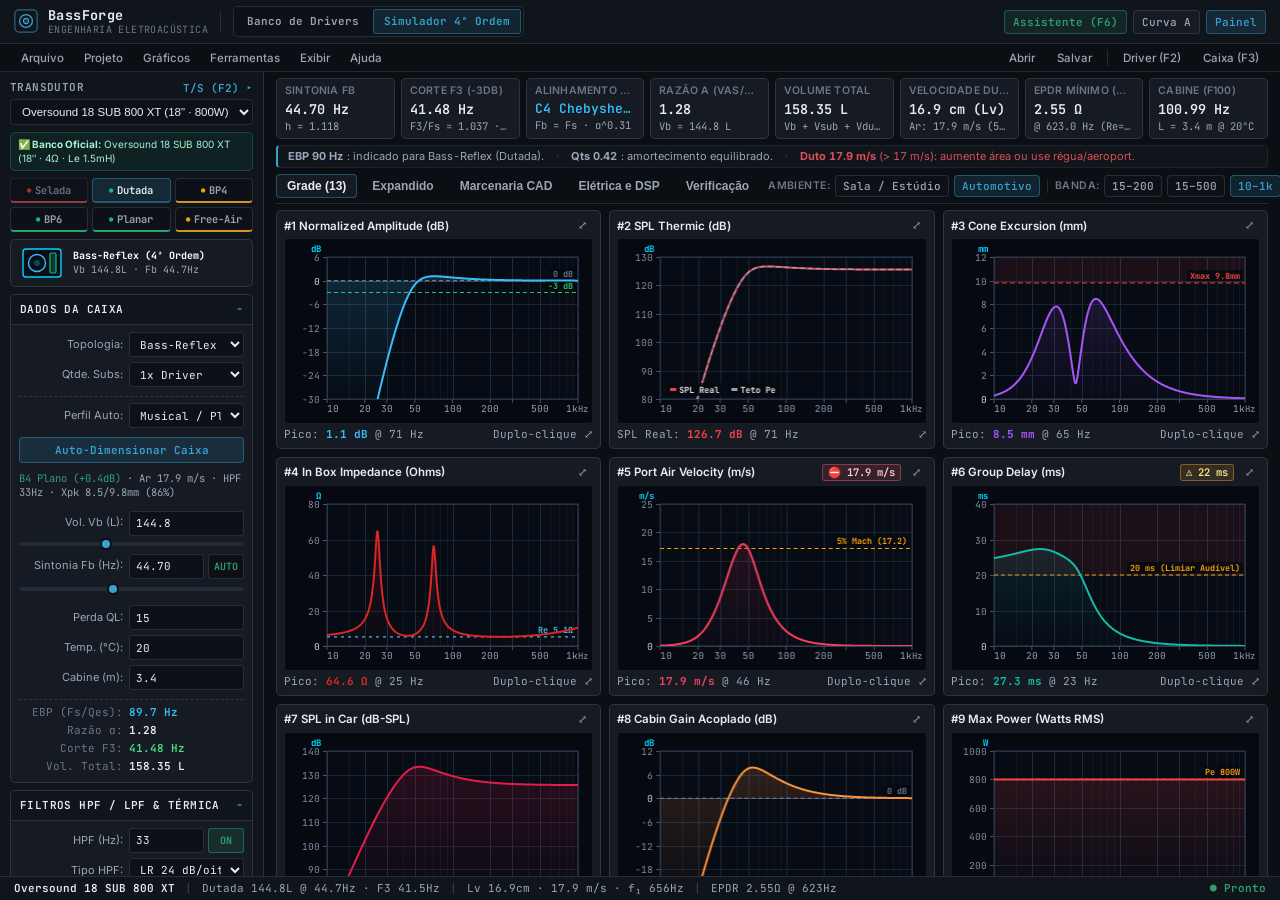
==== commit 775f526a: "feat(physics): include voice-coil inductance j*w*Le in Free-Air and In-Box impedance curves" ====
--- a/index.html
+++ b/index.html
@@ -5116,6 +5116,7 @@
   const Qes_nom = parseFloat(document.getElementById('tsQes').value);
   const Qms = parseFloat(document.getElementById('tsQms').value);
   const Re_nom = parseFloat(document.getElementById('tsRe').value);
+  const Le_mH = Math.max(0, parseFloat(document.getElementById('tsLe')?.value) || 0);
   const Vas_single = parseFloat(document.getElementById('tsVas').value);
   const Pe_single = parseFloat(document.getElementById('tsPe').value);
   const Sd_single_m2 = parseFloat(document.getElementById('tsSd').value) / 10000.0;
@@ -5583,7 +5584,7 @@
 
   // Síntese dos 13 Gráficos (suporta Selada, Dutada, BP4, BP6 e Planar TMM)
   generateSimulationData({
-    boxType, Fs, Qes, Qms, Re, Sd_m2, Vas, Xmax_mm, Pe, Qts,
+    boxType, Fs, Qes, Qms, Re, Le_mH, Sd_m2, Vas, Xmax_mm, Pe, Qts,
     Vb, Vr, bp6Mode, FbVr, QL, tempC, cabinM, hpfHz, hpfType, lpfHz, lpfType, c, rho, F100, spl_rated, alpha, Fb, F3, FH, qtc, fc, airVel,
     fPipe1, velLimit, nDrivers, deltaT, powerCompDb, fQuarterWave, fHalfWave, planarTunnelMm, planarStyle,
     planarSt_m2: planarTunnelGeom.St_m2,
@@ -5713,14 +5714,16 @@
     // Função de transferência de pressurização acústica pura da cabine T_cabin(f) (+12 dB/oitava abaixo de F100)
     const t_cabin_db = (f > 0.0) ? 20.0 * Math.log10(1.0 + (Math.SQRT2 - 1.0) * Math.pow(p.F100 / f, 2)) : 0.0;
 
-    // Free Air Impedance #3 (Small 1972 RLC motional impedance)
+    // Free Air Impedance #3 (Small 1972 RLC motional impedance + voice-coil inductance j*w*Le)
+    const Le_H = Math.max(0, Number(p.Le_mH) || 0) / 1000.0;
+    const z_le_im = w * Le_H;
     const rel_fs = f / Fs_s;
     const inv_qes_eff = (1.0 / Qts_s) - (1.0 / Qms_s);
     const d_free_re = 1.0 - Math.pow(rel_fs, 2);
     const d_free_im = rel_fs / Qms_s;
     const d_free_mag2 = d_free_re*d_free_re + d_free_im*d_free_im;
     const z_free_re = p.Re * (1.0 + inv_qes_eff * (rel_fs * d_free_im) / d_free_mag2);
-    const z_free_im = p.Re * (inv_qes_eff * (rel_fs * d_free_re) / d_free_mag2);
+    const z_free_im = p.Re * (inv_qes_eff * (rel_fs * d_free_re) / d_free_mag2) + z_le_im;
     G3.push(Math.sqrt(z_free_re*z_free_re + z_free_im*z_free_im));
 
     if (isBrLike) {
@@ -5777,12 +5780,12 @@
       G9_front.push(vBr);
       G9_rear.push(0);
 
-      // G11: In Box Impedance #11 (Ohms) — Identidade de Polinômios Acoplados de Small (1973) Eq. 11
+      // G11: In Box Impedance #11 (Ohms) — Identidade de Polinômios Acoplados de Small (1973) Eq. 11 + j*w*Le
       const dm_re = Math.pow(rel_w, 4) - a2_m*Math.pow(rel_w, 2) + 1.0;
       const dm_im = -a3_m*Math.pow(rel_w, 3) + a1_m*rel_w;
       const dm_mag2 = dm_re*dm_re + dm_im*dm_im;
       const z_in_re = p.Re * ((den_re*dm_re + den_im*dm_im) / dm_mag2);
-      const z_in_im = p.Re * ((den_im*dm_re - den_re*dm_im) / dm_mag2);
+      const z_in_im = p.Re * ((den_im*dm_re - den_re*dm_im) / dm_mag2) + z_le_im;
       const z_box = Math.sqrt(z_in_re*z_in_re + z_in_im*z_in_im);
       G11.push(z_box);
 
@@ -5826,10 +5829,11 @@
       G9_front.push(vFront);
       G9_rear.push(vRear);
 
-      // Impedância complexa real Zin(jw) e EPDR real
-      const zBoxVal = Math.hypot(ev.Zin_re, ev.Zin_im);
+      // Impedância complexa real Zin(jw) + j*w*Le e EPDR real
+      const zBpIm = ev.Zin_im + z_le_im;
+      const zBoxVal = Math.hypot(ev.Zin_re, zBpIm);
       G11.push(zBoxVal);
-      const zPhase = Math.atan2(ev.Zin_im, ev.Zin_re);
+      const zPhase = Math.atan2(zBpIm, ev.Zin_re);
       const epdr_f = computeEpdrAes(zBoxVal, zPhase);
       if (epdr_f < minEpdrVal) { minEpdrVal = epdr_f; minEpdrFreq = f; }
 
@@ -5870,10 +5874,11 @@
       G9_front.push(vPort);
       G9_rear.push(0);
 
-      // G11: Impedância elétrica complexa real Zin(jw) carregada pelo túnel + EPDR
-      const zBoxVal = Math.hypot(ev.Zin_re, ev.Zin_im);
+      // G11: Impedância elétrica complexa real Zin(jw) carregada pelo túnel + j*w*Le + EPDR
+      const zPlIm = ev.Zin_im + z_le_im;
+      const zBoxVal = Math.hypot(ev.Zin_re, zPlIm);
       G11.push(zBoxVal);
-      const zPhase = Math.atan2(ev.Zin_im, ev.Zin_re);
+      const zPhase = Math.atan2(zPlIm, ev.Zin_re);
       const epdr_f = computeEpdrAes(zBoxVal, zPhase);
       if (epdr_f < minEpdrVal) { minEpdrVal = epdr_f; minEpdrFreq = f; }
 
@@ -5910,7 +5915,7 @@
       const z_m_im = (w * Mms) - (1.0 / (w * c_tot));
       const z_m_mag2 = z_m_re*z_m_re + z_m_im*z_m_im;
       const z_in_re = p.Re + (Bl*Bl * z_m_re) / z_m_mag2;
-      const z_in_im = -(Bl*Bl * z_m_im) / z_m_mag2;
+      const z_in_im = -(Bl*Bl * z_m_im) / z_m_mag2 + z_le_im;
       const z_box = Math.sqrt(z_in_re*z_in_re + z_in_im*z_in_im);
       G11.push(z_box);
 
@@ -10000,6 +10005,42 @@
     }
   };
 
+  const pushElbow90Faces = (cx, cy, zStart, r, R_in, dirX, baseRgb, strokeCol, alpha) => {
+    const R = Math.max(r * 1.15, R_in);
+    const xc = cx + dirX * R;
+    const zc = zStart;
+    const arcSegs = 6;
+    const radSegs = 12;
+    const ringPt = (th, a) => {
+      const rx = -dirX * Math.cos(th);
+      const rz = -Math.sin(th);
+      const ca = Math.cos(a) * r;
+      const sa = Math.sin(a) * r;
+      return project(xc + (R + ca) * rx, cy + sa, zc + (R + ca) * rz);
+    };
+    for (let j = 0; j < arcSegs; j++) {
+      const th0 = (j / arcSegs) * (Math.PI * 0.5);
+      const th1 = ((j + 1) / arcSegs) * (Math.PI * 0.5);
+      const thm = 0.5 * (th0 + th1);
+      for (let i = 0; i < radSegs; i++) {
+        const a0 = (i / radSegs) * Math.PI * 2;
+        const a1 = ((i + 1) / radSegs) * Math.PI * 2;
+        const am = 0.5 * (a0 + a1);
+        const p0 = ringPt(th0, a0), p1 = ringPt(th0, a1);
+        const p2 = ringPt(th1, a1), p3 = ringPt(th1, a0);
+        const nx = -dirX * Math.cos(thm) * Math.cos(am);
+        const ny = Math.sin(am);
+        const nz = -Math.sin(thm) * Math.cos(am);
+        faces.push({
+          depth: (p0.z + p1.z + p2.z + p3.z) * 0.25,
+          pts: [p0, p1, p2, p3],
+          fill: shadeRgb(baseRgb, nx, ny, nz, alpha),
+          stroke: strokeCol
+        });
+      }
+    }
+  };
+
   const pushPrismFaces = (quadXY, z0, z1, baseRgb, strokeCol, alpha) => {
     const pB = quadXY.map(([x, y]) => project(x, y, z0));
     const pF = quadXY.map(([x, y]) => project(x, y, z1));
@@ -10070,15 +10111,19 @@
         } else if (routing3d === 'l_bend' && rp3d && rp3d.l2Mm >= 10 && holes.length) {
           const l1 = Math.max(40, rp3d.l1Mm);
           const l2 = Math.max(10, rp3d.l2Mm);
-          const zBack = Math.max(t + r, D + portOff3d - l1);
+          const rElb = Math.max(r * 1.15, Number(rp3d.rElbow) || r * 1.6);
+          const zBack = Math.max(t + rElb + r, D + portOff3d - l1);
           holes.forEach(ch => {
             const cx = t + ch.xInt + ex;
             const cy = t + ch.yInt + ey;
-            // Trecho 1 (frontal ao longo de +Z)
+            const dirX = (cx <= F / 2) ? 1 : -1;
+            // 1. Trecho 1 (frontal ao longo de +Z)
             pushCylinderFaces(cx, cy, zBack + ez, r, l1, '+Z', [251, 146, 60], '#fdba74', pAlpha);
-            // Trecho 2 (dobrado 90° paralelo ao painel traseiro ao longo do eixo X)
-            const xEndL2 = (cx > F / 2) ? Math.max(t + 10, cx - l2) : Math.min(F - t - 10 - l2, cx);
-            pushCylinderFaces(xEndL2, cy, zBack + ez, r, l2, '-X', [245, 158, 11], '#fde68a', pAlpha);
+            // 2. Joelho 90° toroidal contínuo (conecta Trecho 1 ao Trecho 2)
+            pushElbow90Faces(cx, cy, zBack + ez, r, rElb, dirX, [234, 88, 12], '#fed7aa', pAlpha);
+            // 3. Trecho 2 (dobrado 90° paralelo ao painel traseiro ao longo do eixo X)
+            const xStartL2 = (dirX > 0) ? (cx + rElb) : (cx - rElb - l2);
+            pushCylinderFaces(xStartL2, cy, zBack - rElb + ez, r, l2, '-X', [245, 158, 11], '#fde68a', pAlpha);
           });
         } else if (holes.length) {
           holes.forEach(ch => {
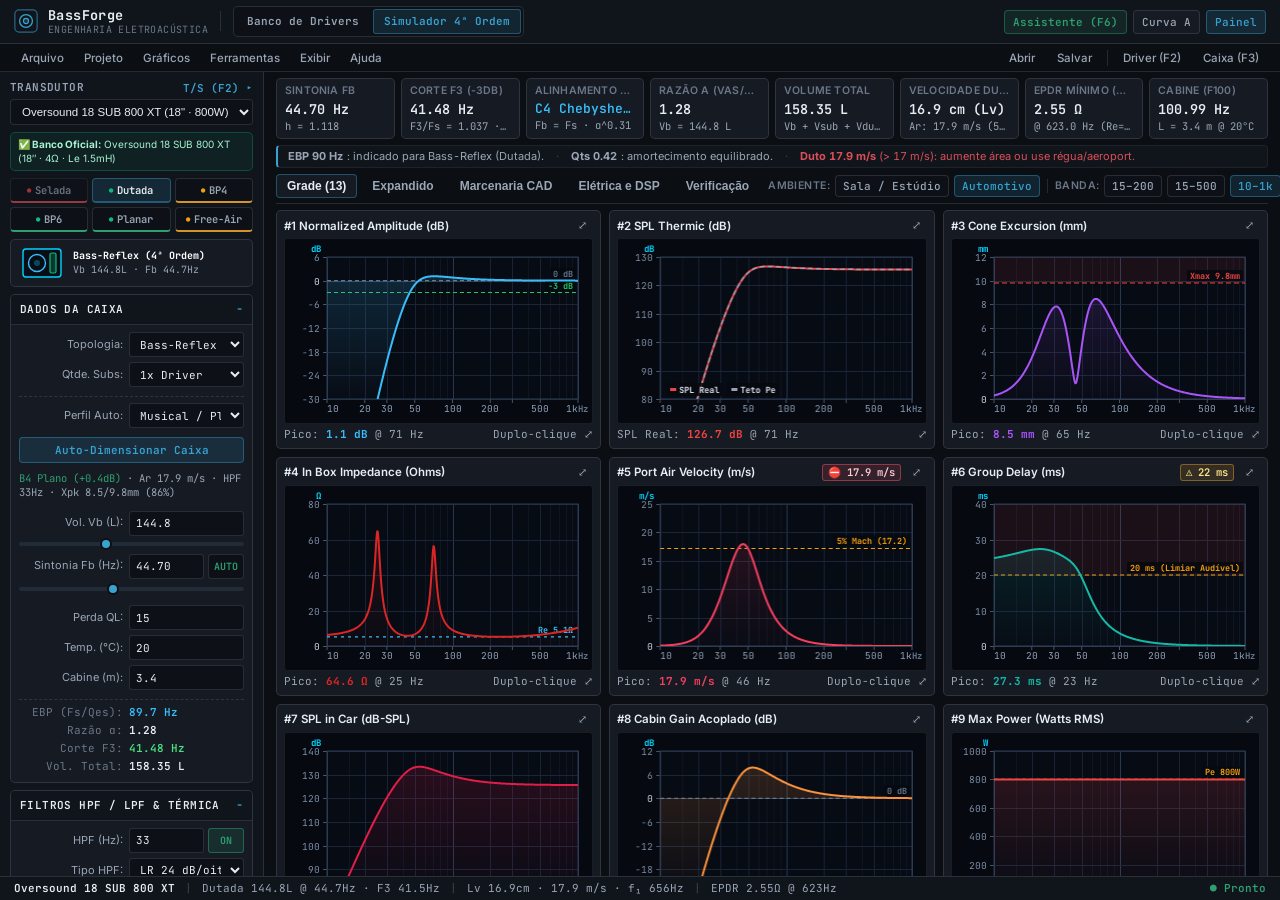
==== commit fe4ff7a4: "feat(charts): laboratory-grade 5-20kHz X-axis ticks, acoustic band header and 0-80 Ohm impedance Y-s" ====
--- a/index.html
+++ b/index.html
@@ -6097,13 +6097,15 @@
 const CHART_FONT_MONO = '"JetBrains Mono", Consolas, monospace';
 const CHART_FONT_SANS = '"Inter", system-ui, sans-serif';
 
-function getLogFreqTicks(fMin, fMax) {
+function getLogFreqTicks(fMin, fMax, isExpanded = false) {
   const majorMap = {
     '15-200':  [15, 20, 30, 40, 50, 70, 100, 150, 200],
     '15-500':  [15, 20, 30, 50, 70, 100, 200, 300, 500],
     '10-1000': [10, 20, 30, 50, 100, 200, 300, 500, 1000],
     '10-2000': [10, 20, 50, 100, 200, 500, 1000, 2000],
-    '5-20000': [5, 10, 20, 50, 100, 200, 500, 1000, 2000, 5000, 10000, 20000]
+    '5-20000': isExpanded
+      ? [5, 6, 7, 8, 9, 10, 20, 30, 40, 50, 60, 70, 80, 90, 100, 200, 300, 400, 500, 600, 700, 800, 900, 1000, 2000, 3000, 4000, 5000, 6000, 7000, 8000, 9000, 10000, 13000, 16000, 20000]
+      : [5, 10, 20, 50, 100, 200, 500, 1000, 2000, 5000, 10000, 20000]
   };
   const key = `${fMin}-${fMax}`;
   const majors = majorMap[key] || [5, 10, 20, 50, 100, 200, 500, 1000, 2000, 5000, 10000, 20000].filter(f => f >= fMin && f <= fMax);
@@ -6179,11 +6181,13 @@
       step = fixedSteps[cfg.id] || pickNiceStep(yMax - yMin, targetIntervals);
     }
   } else {
+    const isImpedanceWide = (cfg.id === 'G3' || cfg.id === 'G11') && fMax > 2000;
+    const fScaleMax = isImpedanceWide ? Math.min(fMax, 500) : fMax;
     let dMin = Infinity;
     let dMax = -Infinity;
     for (let i = 0; i < freqs.length; i++) {
       const f = freqs[i];
-      if (f < fMin || f > fMax) continue;
+      if (f < fMin || f > fScaleMax) continue;
       for (const s of seriesList) {
         const v = s.values[i];
         if (!Number.isFinite(v)) continue;
@@ -6229,10 +6233,18 @@
         dMax = 10;
       }
       dMin = cfg.nonNeg ? 0 : dMin;
-      const topPad = Math.max(dMax * 1.12, dMin + (dMax - dMin) * 1.14, dMin + 1);
-      step = pickNiceStep(topPad - dMin, targetIntervals);
-      yMin = cfg.nonNeg ? 0 : Math.floor(dMin / step) * step;
-      yMax = Math.ceil(topPad / step) * step;
+      if ((cfg.id === 'G3' || cfg.id === 'G11') && fMax > 2000) {
+        // Escala de laboratório para impedância em banda larga (5–20k): preserva leitura nítida dos picos de ressonância (ex: 0–80 Ω, passo 5 Ω)
+        yMin = 0;
+        yMax = Math.max(80, Math.ceil((dMax * 1.45) / 10) * 10);
+        step = (isExpanded && yMax <= 90) ? 5 : pickNiceStep(yMax, isExpanded ? 10 : 6, [5, 10, 20, 25, 50]);
+        yMax = Math.ceil(yMax / step) * step;
+      } else {
+        const topPad = Math.max(dMax * 1.12, dMin + (dMax - dMin) * 1.14, dMin + 1);
+        step = pickNiceStep(topPad - dMin, targetIntervals);
+        yMin = cfg.nonNeg ? 0 : Math.floor(dMin / step) * step;
+        yMax = Math.ceil(topPad / step) * step;
+      }
     }
   }
 
@@ -6336,19 +6348,54 @@
   ctx.fillStyle = '#070b14';
   ctx.fillRect(padL, padT, pw, ph);
 
-  // Grade Logarítmica X (menores + principais)
-  const { majors, minors } = getLogFreqTicks(fMin, fMax);
+  // Grade Logarítmica X (menores + principais; décadas em destaque)
+  const { majors, minors } = getLogFreqTicks(fMin, fMax, isExpanded);
+  const decadeSet = new Set([10, 100, 1000, 10000]);
   ctx.lineWidth = 1;
-  ctx.strokeStyle = 'rgba(30, 41, 59, 0.42)';
+  ctx.strokeStyle = 'rgba(30, 41, 59, 0.38)';
   minors.forEach(f => {
     const x = Math.round(xMap(f)) + 0.5;
     ctx.beginPath(); ctx.moveTo(x, padT); ctx.lineTo(x, padT + ph); ctx.stroke();
   });
-  ctx.strokeStyle = '#1e293b';
   majors.forEach(f => {
     const x = Math.round(xMap(f)) + 0.5;
+    ctx.strokeStyle = decadeSet.has(f) ? '#293850' : '#182336';
     ctx.beginPath(); ctx.moveTo(x, padT); ctx.lineTo(x, padT + ph); ctx.stroke();
   });
+
+  // Faixa de referência de bandas acústicas no topo do gráfico expandido em 5–20k
+  if (isExpanded && fMax >= 10000 && pw > 420) {
+    const bands = [
+      { f0: 5, f1: 20, label: 'Infrasound', bg: 'rgba(147, 51, 234, 0.14)' },
+      { f0: 20, f1: 60, label: 'Sub-bass', bg: 'rgba(220, 38, 38, 0.14)' },
+      { f0: 60, f1: 250, label: 'Bass', bg: 'rgba(217, 119, 6, 0.14)' },
+      { f0: 250, f1: 500, label: 'Low mid', bg: 'rgba(132, 204, 22, 0.12)' },
+      { f0: 500, f1: 2000, label: 'Mid', bg: 'rgba(16, 185, 129, 0.13)' },
+      { f0: 2000, f1: 4000, label: 'Upper mid', bg: 'rgba(6, 182, 212, 0.13)' },
+      { f0: 4000, f1: 6000, label: 'Presence', bg: 'rgba(59, 130, 246, 0.14)' },
+      { f0: 6000, f1: 20000, label: 'Brilliance', bg: 'rgba(139, 92, 246, 0.14)' }
+    ];
+    const bandH = 14;
+    ctx.save();
+    ctx.font = `600 9px ${CHART_FONT_SANS}`;
+    ctx.textAlign = 'center';
+    bands.forEach(b => {
+      const bx0 = Math.max(padL, xMap(Math.max(fMin, b.f0)));
+      const bx1 = Math.min(padL + pw, xMap(Math.min(fMax, b.f1)));
+      if (bx1 - bx0 < 2) return;
+      ctx.fillStyle = b.bg;
+      ctx.fillRect(bx0, padT, bx1 - bx0, bandH);
+      ctx.strokeStyle = 'rgba(148, 163, 184, 0.22)';
+      ctx.beginPath(); ctx.moveTo(bx1, padT); ctx.lineTo(bx1, padT + bandH); ctx.stroke();
+      if (bx1 - bx0 >= 38) {
+        ctx.fillStyle = 'rgba(203, 213, 225, 0.78)';
+        ctx.fillText(b.label, (bx0 + bx1) * 0.5, padT + 10);
+      }
+    });
+    ctx.strokeStyle = 'rgba(148, 163, 184, 0.22)';
+    ctx.beginPath(); ctx.moveTo(padL, padT + bandH + 0.5); ctx.lineTo(padL + pw, padT + bandH + 0.5); ctx.stroke();
+    ctx.restore();
+  }
 
   // Grade Y horizontal + rótulos nítidos
   ctx.font = `${tickFontPx}px ${CHART_FONT_MONO}`;
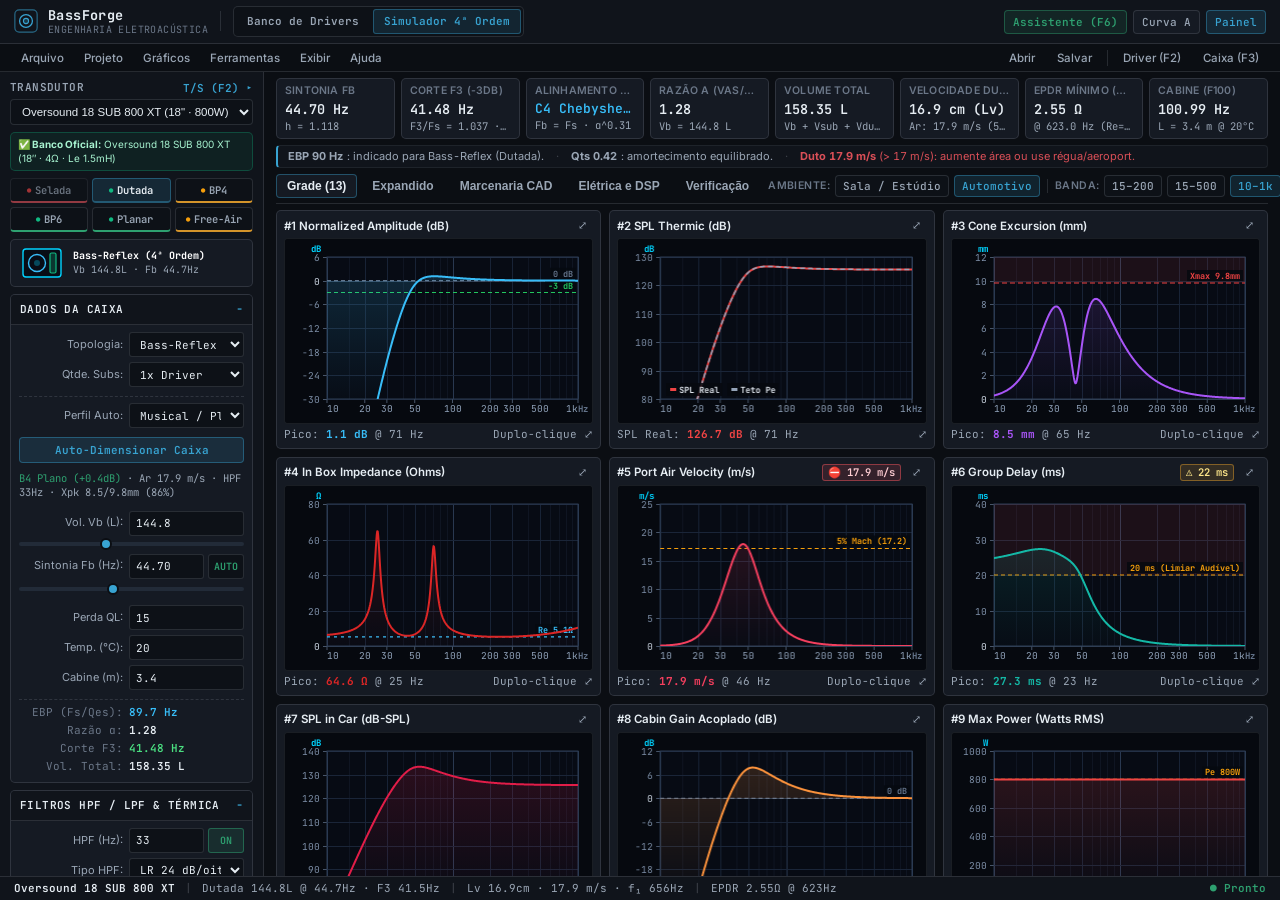
==== commit ba261d25: "fix(qa-browser): fix Slot L-Port 3D bounds, ELE-08 DC drop wording, 5-20k X-axis decade priority & U" ====
--- a/index.html
+++ b/index.html
@@ -979,11 +979,11 @@
         <button type="button" class="menu-action" onclick="resetCurrentProject(); closeAllMenus()"><span>Novo Projeto (Padrão)</span><kbd>Ctrl+N</kbd></button>
         <button type="button" class="menu-action" onclick="document.getElementById('projJsonInput').click(); closeAllMenus()"><span>Abrir Projeto (.json)...</span><kbd>Ctrl+O</kbd></button>
         <button type="button" class="menu-action" onclick="exportProjectJson(); closeAllMenus()"><span>Salvar Projeto (.json)</span><kbd>Ctrl+S</kbd></button>
-        <button type="button" class="menu-action" onclick="exportBuildPackHtml(); closeAllMenus()"><span>Exportar Pacote de Obra (HTML)</span><kbd>CAD</kbd></button>
+        <button type="button" id="menuExportBuildPackHtml" class="menu-action" onclick="exportBuildPackHtml(); closeAllMenus()"><span>Exportar Pacote de Obra (HTML)</span><kbd>CAD</kbd></button>
         <div class="menu-sep"></div>
         <button type="button" class="menu-action" onclick="document.getElementById('dbJsonInput').click(); closeAllMenus()"><span>Importar Driver (.json)</span></button>
         <button type="button" class="menu-action" onclick="exportExpandedPNG(); closeAllMenus()"><span>Exportar Gráfico (PNG)</span></button>
-        <button type="button" class="menu-action" onclick="printBuildPackA4(); closeAllMenus()"><span>Imprimir / Salvar Dossiê A4 (PDF)</span><kbd>Ctrl+P</kbd></button>
+        <button type="button" id="menuPrintBuildPackA4" class="menu-action" onclick="printBuildPackA4(); closeAllMenus()"><span>Imprimir / Salvar Dossiê A4 (PDF)</span><kbd>Ctrl+P</kbd></button>
       </div>
     </div>
     <div class="menu-item">
@@ -1452,9 +1452,9 @@
           </select>
           <select id="expandedOverlay" aria-label="Sobreposição de Curvas" style="padding:6px 12px; background:var(--bg-input); border:1px solid var(--border); color:#cbd5e1; border-radius:6px;" onchange="onExpandedOverlayChange()">
             <option value="none">Sobreposição: Nenhuma</option>
-            <option value="spl_box">Composto SPL: Térmico (#6) + Cone (#10) + Duto (#2)</option>
-            <option value="spl_car">Cabine vs Térmico: In-Car (#5) vs Térmico (#6)</option>
-            <option value="z_dual">Impedância: Na Caixa (#11) vs Ar Livre (#3)</option>
+            <option value="spl_box">Composto SPL: Térmico + Cone + Duto</option>
+            <option value="spl_car">Cabine vs Térmico: In-Car vs Térmico</option>
+            <option value="z_dual">Impedância: Na Caixa vs Ar Livre</option>
           </select>
           <button type="button" class="chart-pill-btn" onclick="exportExpandedPNG()" title="Salvar imagem PNG do gráfico atual">Exportar PNG</button>
         </div>
@@ -2287,10 +2287,19 @@
   if (xmax && exc.value !== null) {
     const ratio = exc.value / xmax;
     if (ratio >= 1.0) {
+      const isVentedBox = (m.boxType === 'bass-reflex' || m.boxType === 'bp4' || m.boxType === 'bp6' || m.boxType === 'planar');
+      const noHpfRisk = isVentedBox && !(Number.isFinite(m.hpfHz) && m.hpfHz > 0);
       out.push({
-        id: 'G8', code: 'EXCURSION_OVER_XMAX', severity: 'critical',
-        badge: `Xmax ${(ratio * 100).toFixed(0)}%`, value: exc.value, limit: xmax, freq: exc.freq,
-        message: `Excursão de ${exc.value.toFixed(1)} mm em ${exc.freq.toFixed(0)} Hz excede o Xmax de ${xmax.toFixed(1)} mm.`
+        id: 'G8',
+        code: 'EXCURSION_OVER_XMAX',
+        subCode: noHpfRisk ? 'ELE_NO_HPF_XMAX_RISK' : null,
+        severity: 'critical',
+        noHpfProtection: noHpfRisk,
+        badge: noHpfRisk ? `Xmax ${(ratio * 100).toFixed(0)}% (SEM HPF!)` : `Xmax ${(ratio * 100).toFixed(0)}%`,
+        value: exc.value, limit: xmax, freq: exc.freq,
+        message: noHpfRisk
+          ? `Risco mecânico P0 (ELE-03): caixa ventilada sem filtro subsônico (HPF OFF) com excursão ${exc.value.toFixed(1)} mm > Xmax (${xmax.toFixed(1)} mm) em ${exc.freq.toFixed(0)} Hz — ative o HPF.`
+          : `Excursão de ${exc.value.toFixed(1)} mm em ${exc.freq.toFixed(0)} Hz excede o Xmax de ${xmax.toFixed(1)} mm.`
       });
     } else if (ratio >= T.excursionWarnRatio) {
       out.push({
@@ -2357,6 +2366,52 @@
       id: 'G13', code: 'GROUP_DELAY_HIGH', severity: 'warn',
       badge: `${gd.value.toFixed(0)} ms`, value: gd.value, limit: T.groupDelayWarnMs, freq: gd.freq,
       message: `Atraso de grupo de ${gd.value.toFixed(1)} ms em ${gd.freq.toFixed(0)} Hz acima do limiar audível de ${T.groupDelayWarnMs} ms.`
+    });
+  }
+
+  // 6. Validação DSP P0 (ELE-01: HPF >= LPF | ELE-02: fc <= 0 ou >= 20 kHz)
+  if (Array.isArray(m.dspIssues) && m.dspIssues.length) {
+    m.dspIssues.forEach(di => out.push(di));
+  }
+
+  // 7. Asserção pós-varredura de passividade elétrica (FIS-07: |Z(f)| >= Re(T))
+  if (m.passivityOk === false) {
+    out.push({
+      id: 'G11', code: 'FIS_PASSIVITY_VIOLATION', severity: 'critical',
+      badge: '|Z| < Re', value: m.minZMag, limit: m.Re, freq: null,
+      message: `Violação de passividade (FIS-07): impedância mínima |Z| (${Number.isFinite(m.minZMag) ? m.minZMag.toFixed(2) : 'NaN'} Ω) abaixo de Re(T) (${Number.isFinite(m.Re) ? m.Re.toFixed(2) : '—'} Ω).`
+    });
+  }
+
+  // 8. Estresse SOA no amplificador (ELE-05: EPDR < 0.5*Znom ou < 1.0 Ω)
+  if (Number.isFinite(m.minEpdrVal) && m.minEpdrVal > 0 && m.minEpdrVal < 1e8) {
+    const epdrLimit = Math.max(1.0, (Number.isFinite(m.zNom) && m.zNom > 0) ? 0.5 * m.zNom : 1.0);
+    if (m.minEpdrVal < epdrLimit) {
+      out.push({
+        id: 'G11', code: 'ELE_EPDR_SOA_STRESS', severity: 'warn',
+        badge: `EPDR ${m.minEpdrVal.toFixed(2)}Ω`, value: m.minEpdrVal, limit: epdrLimit,
+        freq: Number.isFinite(m.minEpdrFreq) ? m.minEpdrFreq : null,
+        message: `Estresse SOA no amplificador (ELE-05): EPDR mínimo de ${m.minEpdrVal.toFixed(2)} Ω abaixo do limiar seguro (${epdrLimit.toFixed(2)} Ω).`
+      });
+    }
+  }
+
+  // 9. Ressonância longitudinal de tubo de órgão baixa (CAD-07: fPipe1 < 400 Hz)
+  const isVentedPipe = (m.boxType === 'bass-reflex' || m.boxType === 'bp4' || m.boxType === 'bp6');
+  if (isVentedPipe && Number.isFinite(m.fPipe1) && m.fPipe1 > 0 && m.fPipe1 < 400) {
+    out.push({
+      id: 'G9', code: 'PORT_ORGAN_PIPE_RESONANCE', severity: 'warn',
+      badge: `f₁ ${m.fPipe1.toFixed(0)}Hz`, value: m.fPipe1, limit: 400, freq: m.fPipe1,
+      message: `Ressonância longitudinal de tubo de órgão baixa (CAD-07): f₁ = ${m.fPipe1.toFixed(0)} Hz (< 400 Hz) pode colorir a banda útil.`
+    });
+  }
+
+  // 10. Razão de aspecto excessiva no duto régua (CAD-07: slot AR > 8:1)
+  if (Number.isFinite(m.slotAR) && m.slotAR > 8.0) {
+    out.push({
+      id: 'G9', code: 'PORT_SLOT_AR_HIGH', severity: 'warn',
+      badge: `AR ${m.slotAR.toFixed(1)}:1`, value: m.slotAR, limit: 8.0, freq: null,
+      message: `Razão de aspecto excessiva no duto régua (CAD-07): ${m.slotAR.toFixed(1)}:1 (> 8:1) aumenta perdas viscosas e turbulência.`
     });
   }
 
@@ -2745,7 +2800,9 @@
 };
 
 function evalFilterComplex(f, fc, kind, alignCode = 'LR24') {
-  if (!(f > 0) || !(fc > 0)) return { mag: 1.0, db: 0.0, phaseRad: 0.0 };
+  if (!Number.isFinite(f) || !(f > 0) || !Number.isFinite(fc) || !(fc > 0) || fc >= 20000) {
+    return { mag: 1.0, db: 0.0, phaseRad: 0.0, invalid: true };
+  }
   const def = FILTER_ALIGNMENTS[alignCode] || FILTER_ALIGNMENTS.LR24;
   const isHp = (kind === 'hpf');
   const om = f / fc;
@@ -2978,11 +3035,30 @@
   return 'db_' + (base || String(drv.id || Date.now()));
 }
 
+function validateImportedDriver(raw) {
+  if (!raw || typeof raw !== 'object') return false;
+  const posFin = v => { const n = Number(v); return Number.isFinite(n) && n > 0; };
+  if (!posFin(raw.fs ?? raw.Fs)) return false;
+  if (!posFin(raw.vas ?? raw.Vas)) return false;
+  if (!posFin(raw.qes ?? raw.Qes)) return false;
+  if (!posFin(raw.qms ?? raw.Qms)) return false;
+  if (!posFin(raw.re ?? raw.Re)) return false;
+  if (!posFin(raw.sd ?? raw.Sd)) return false;
+  if (!posFin(raw.pe ?? raw.Pe)) return false;
+  if (!posFin(raw.xmax ?? raw.Xmax)) return false;
+  const dia = raw.diameter_in ?? raw.dia;
+  if (dia !== undefined && dia !== '' && !posFin(dia)) return false;
+  if (raw.znom !== undefined && raw.znom !== '' && !posFin(raw.znom)) return false;
+  if (raw.le !== undefined && raw.le !== '' && (!Number.isFinite(Number(raw.le)) || Number(raw.le) < 0)) return false;
+  return true;
+}
+
 function upsertDbDrivers(arr) {
   if (!Array.isArray(arr)) return [];
   const addedKeys = [];
   arr.forEach(raw => {
-    if (!raw || !raw.fs || !raw.vas || !raw.qes) return;
+    // FIS-15: Validação física completa antes de inserir driver de JSON / localStorage / URL
+    if (!validateImportedDriver(raw)) return;
     const key = dbDriverId(raw);
     DB_DRIVERS_MAP[key] = raw;
     addedKeys.push(key);
@@ -3024,7 +3100,7 @@
       const arr = Array.isArray(parsed) ? parsed : (Array.isArray(parsed?.drivers) ? parsed.drivers : []);
       upsertDbDrivers(arr);
     }
-  } catch (e) { /* ignore storage error */ }
+  } catch (e) { console.warn('[BassForge] Falha ao ler banco de drivers do localStorage:', e); }
   refreshCustomDriversDropdown();
 }
 
@@ -3058,18 +3134,20 @@
 }
 
 function applyDbDriver(drv) {
-  const Fs = parseFloat(drv.fs || drv.Fs) || 40;
-  const Qes = parseFloat(drv.qes || drv.Qes) || 0.45;
-  const Qms = parseFloat(drv.qms || drv.Qms) || 6.0;
-  const Vas = parseFloat(drv.vas || drv.Vas) || 50;
-  const Re = parseFloat(drv.re || drv.Re) || 3.5;
-  const Pe = parseFloat(drv.pe || drv.Pe) || 500;
-  const Sd = parseFloat(drv.sd || drv.Sd) || 500;
-  const Xmax = parseFloat(drv.xmax || drv.Xmax) || 8;
-  const dia = parseFloat(drv.diameter_in || drv.dia) || 12;
+  const posNum = (v, fb) => { const n = parseFloat(v); return (Number.isFinite(n) && n > 0) ? n : fb; };
+  const nonNegNum = (v, fb) => { const n = parseFloat(v); return (Number.isFinite(n) && n >= 0) ? n : fb; };
+  const Fs = posNum(drv.fs ?? drv.Fs, 40);
+  const Qes = posNum(drv.qes ?? drv.Qes, 0.45);
+  const Qms = posNum(drv.qms ?? drv.Qms, 6.0);
+  const Vas = posNum(drv.vas ?? drv.Vas, 50);
+  const Re = posNum(drv.re ?? drv.Re, 3.5);
+  const Pe = posNum(drv.pe ?? drv.Pe, 500);
+  const Sd = posNum(drv.sd ?? drv.Sd, 500);
+  const Xmax = posNum(drv.xmax ?? drv.Xmax, 8);
+  const dia = posNum(drv.diameter_in ?? drv.dia, 12);
   const Vsub = (parseFloat(drv.vsub) > 0) ? parseFloat(drv.vsub) : estimateVsubByDia(dia);
-  const Le = parseFloat(drv.le) || 1.5;
-  const Znom = parseFloat(drv.znom) || 4;
+  const Le = nonNegNum(drv.le, 1.5);
+  const Znom = posNum(drv.znom, 4);
   const EBP = Fs / Qes;
   const Qts = (Qms * Qes) / (Qms + Qes);
   const bestTopo = (typeof chooseBestTopologyForDriver === 'function')
@@ -3108,7 +3186,7 @@
     if (drv.mms_cat > 0) extras.push(`Mms Cat: ${drv.mms_cat}g`);
     if (drv.bl_cat > 0) extras.push(`Bl Cat: ${drv.bl_cat}T·m`);
     if (drv.hvc && drv.hgap) extras.push(`Hvc/Hgap: ${drv.hvc}/${drv.hgap}mm`);
-    badge.innerHTML = `<b>✅ Banco Oficial:</b> ${nome} (${dia}″ · ${Znom}Ω · Le ${Le}mH)${extras.length ? '<br>' + extras.join(' · ') : ''}`;
+    badge.innerHTML = `<b>✅ Banco Oficial:</b> ${escapeHtmlStr(nome)} (${dia}″ · ${Znom}Ω · Le ${Le}mH)${extras.length ? '<br>' + escapeHtmlStr(extras.join(' · ')) : ''}`;
   }
 
   document.getElementById('boxType').value = bestTopo;
@@ -3143,12 +3221,23 @@
         return;
       }
       try {
-        localStorage.setItem(DB_STORAGE_KEY, JSON.stringify({
+        let prevFactoryCount = null;
+        try {
+          const prevRaw = localStorage.getItem(DB_STORAGE_KEY);
+          if (prevRaw) {
+            const prevObj = JSON.parse(prevRaw);
+            if (Number.isFinite(prevObj?.factoryCount)) prevFactoryCount = prevObj.factoryCount;
+          }
+        } catch (e2) { console.warn('[BassForge] Falha ao ler factoryCount prévio do localStorage:', e2); }
+        const factoryCount = Number.isFinite(parsed?.factoryCount) ? parsed.factoryCount : prevFactoryCount;
+        const payload = {
           schema: 'bassforge-driver-db/v1',
           updatedAt: new Date().toISOString(),
           drivers: Object.values(DB_DRIVERS_MAP)
-        }));
-      } catch (err) { /* ignore */ }
+        };
+        if (factoryCount !== null) payload.factoryCount = factoryCount;
+        localStorage.setItem(DB_STORAGE_KEY, JSON.stringify(payload));
+      } catch (err) { console.warn('[BassForge] Falha ao persistir banco de drivers no localStorage:', err); }
       const sel = document.getElementById('driverPreset');
       if (sel) sel.value = keys[0];
       loadPreset();
@@ -3231,7 +3320,7 @@
         loadPreset();
         return true;
       }
-    } catch (e) { /* ignore malformed hash */ }
+    } catch (e) { console.warn('[BassForge] Link #driver= inválido ou corrompido:', e); }
   }
   return false;
 }
@@ -3249,7 +3338,7 @@
           if (sel) sel.value = keys[0];
           loadPreset();
         }
-      } catch (e) { /* ignore */ }
+      } catch (e) { console.warn('[BassForge] Falha ao sincronizar driver ativo via storage event:', e); }
     }
   }
 });
@@ -3990,6 +4079,7 @@
       const candidates = (diaBpP <= 8)
         ? [[1, 3], [1, 2.5], [1, 2], [1, 4], [1, 5], [2, 3], [2, 4]]
         : [[1, 6], [1, 8], [1, 5], [1, 4], [1, 10], [1, 3], [2, 6], [2, 8], [2, 10], [3, 6], [3, 8], [2, 5], [2, 4], [2, 3], [1, 2.5], [1, 2]];
+      const minLvCm = Math.max(2.0, ((parseFloat(document.getElementById('wlThickness')?.value) || 18) / 10.0) + 0.2);
       let tier1 = null, tier2 = null, tier3 = null;
       for (const [tryN, tryD] of candidates) {
         const pg = computePortGeometry({ portType: modeType, numDucts: tryN, ductDia: tryD, ductThick: chamberThick, Fb: chamberFb, Vb: chamberVb, c: cVal });
@@ -4002,7 +4092,7 @@
           if (!tier2 || (tryN === 1 && tier2[0] > 1 && vel <= tier2[2] * 1.25) || (tryN === tier2[0] && vel < tier2[2]) || (tier2[0] === 1 && tryN > 1 && vel < tier2[2] * 0.72)) {
             tier2 = [tryN, tryD, vel, false];
           }
-        } else if (pg.LvCm >= 1.5 && pg.LvCm <= maxSafeLv) {
+        } else if (pg.LvCm >= minLvCm && pg.LvCm <= maxSafeLv) {
           if (!tier3 || vel < tier3[2]) tier3 = [tryN, tryD, vel, false];
         }
       }
@@ -4060,8 +4150,15 @@
       const pgR = (topo === 'bp6') ? computePortGeometry({ portType: pType, slotW: swCur, slotH: shCur, Fb: FbVr, Vb: Vr, c: cVal }) : null;
       const velF = maxUpf / Math.max(1e-6, pgF.Sp);
       const velR = (topo === 'bp6' && pgR) ? (maxUpr / Math.max(1e-6, pgR.Sp)) : 0;
-      if (resetCount || pgF.LvCm < 2.0 || pgF.LvCm > maxSafeLv || (pgR && (pgR.LvCm < 2.0 || pgR.LvCm > maxSafeLv)) || velF > 19.5 || velR > 19.5) {
+      const minLvSlotCm = Math.max(2.0, ((parseFloat(document.getElementById('wlThickness')?.value) || 18) / 10.0) + 0.2);
+      if (resetCount || pgF.LvCm < minLvSlotCm || pgF.LvCm > maxSafeLv || (pgR && (pgR.LvCm < minLvSlotCm || pgR.LvCm > maxSafeLv)) || velF > 19.5 || velR > 19.5) {
         const sl = solveBpSlot(pType);
+        if (!sl.lvOk && topo === 'bp6' && pEl) {
+          // Régua única em BP6 não satisfaz Lv > t simultaneamente em VF e VR: promove para dutos independentes flared
+          pEl.value = 'flared';
+          autoSizeBandPassPorts(topo, true, false);
+          return;
+        }
         swEl.value = sl.swNew.toFixed(1);
         shEl.value = sl.shNew.toFixed(1);
         recalculate();
@@ -4926,7 +5023,9 @@
       const f = Math.pow(10, logMin + (i / (N - 1)) * (logMax - logMin));
       freqs[i] = f;
       const ev = evalBandPassFrequency(bpModel, f);
-      const hpfLin = hpfOn ? (Math.pow(f / p.hpfHz, 4) / (Math.pow(f / p.hpfHz, 4) + 1.0)) : 1.0;
+      const hpfMag = hpfOn ? evalFilterComplex(f, p.hpfHz, 'hpf', hpfType).mag : 1.0;
+      const lpfMag = lpfOn ? evalFilterComplex(f, p.lpfHz, 'lpf', lpfType).mag : 1.0;
+      const hpfLin = hpfMag * lpfMag;
       const db = 20.0 * Math.log10(Math.max(1e-6, Math.hypot(ev.H_re, ev.H_im)));
       dbs[i] = db;
       if (db > peakDb) { peakDb = db; fPeak = f; peakIdx = i; }
@@ -5017,7 +5116,9 @@
         fPeak = f;
         peakIdx = i;
       }
-      const hpfLin = hpfOn ? (Math.pow(f / p.hpfHz, 4) / (Math.pow(f / p.hpfHz, 4) + 1.0)) : 1.0;
+      const hpfMag = hpfOn ? evalFilterComplex(f, p.hpfHz, 'hpf', hpfType).mag : 1.0;
+      const lpfMag = lpfOn ? evalFilterComplex(f, p.lpfHz, 'lpf', lpfType).mag : 1.0;
+      const hpfLin = hpfMag * lpfMag;
       const upVal = ev.Up_mag * hpfLin;
       if (upVal > maxUp) maxUp = upVal;
     }
@@ -5057,6 +5158,8 @@
 
   return { f3Exact: 0, peakDb: 0, fPeak: p.Fs || 40 };
 }
+
+let lastInputValidationError = null;
 
 function recalculate() {
   const boxType = document.getElementById('boxType').value;
@@ -5137,19 +5240,69 @@
   const Vsub = Vsub_single * nDrivers;
 
   const Vb = parseFloat(document.getElementById('vbInput').value);
-  if (!Number.isFinite(Vb) || Vb <= 0) return;
-  const Vr = Math.max(0.5, parseFloat(document.getElementById('vrInput')?.value) || (Vb * 0.75));
-  const bp6Mode = document.getElementById('bp6Mode')?.value || 'parallel';
-  let FbVr = Math.max(15.0, parseFloat(document.getElementById('fbVrInput')?.value) || 35.0);
+  const VrRaw = parseFloat(document.getElementById('vrInput')?.value);
+  const fbRawGate = parseFloat(document.getElementById('fbInput')?.value);
+  const fbVrRawGate = parseFloat(document.getElementById('fbVrInput')?.value);
   const QL = parseFloat(document.getElementById('qlInput').value);
   const tempC = parseFloat(document.getElementById('tempInput').value);
   const cabinM = parseFloat(document.getElementById('cabinLen').value);
+  const rawLe = parseFloat(document.getElementById('tsLe')?.value);
+  const isPosFin = v => Number.isFinite(v) && v > 0;
+  if (
+    !isPosFin(Vb) ||
+    !isPosFin(Fs) ||
+    !isPosFin(Qes_nom) ||
+    !isPosFin(Qms) ||
+    !isPosFin(Re_nom) ||
+    !isPosFin(Vas_single) ||
+    !isPosFin(Pe_single) ||
+    !isPosFin(Sd_single_m2) ||
+    !isPosFin(Xmax_mm) ||
+    !isPosFin(QL) ||
+    !isPosFin(cabinM) ||
+    !Number.isFinite(tempC) || tempC <= -273.15 ||
+    (Number.isFinite(rawLe) && rawLe < 0) ||
+    (isBP && Number.isFinite(VrRaw) && VrRaw <= 0) ||
+    (isVented && !isAutoTune && Number.isFinite(fbRawGate) && fbRawGate <= 0) ||
+    (boxType === 'bp6' && !isAutoTune && Number.isFinite(fbVrRawGate) && fbVrRawGate <= 0)
+  ) {
+    lastInputValidationError = 'Parâmetros físicos inválidos (valores ≤ 0, NaN, Le < 0, Fb/Vr ≤ 0 ou T ≤ -273.15 °C).';
+    return;
+  }
+  lastInputValidationError = null;
+  const Vr = Math.max(0.5, Number.isFinite(VrRaw) && VrRaw > 0 ? VrRaw : (Vb * 0.75));
+  const bp6Mode = document.getElementById('bp6Mode')?.value || 'parallel';
+  const fbVrRaw = parseFloat(document.getElementById('fbVrInput')?.value);
+  let FbVr = Math.max(15.0, (Number.isFinite(fbVrRaw) && fbVrRaw > 0) ? fbVrRaw : 35.0);
   const hpfRaw = parseFloat(document.getElementById('hpfCutoff').value);
-  const hpfHz = isHpfEnabled ? (Number.isFinite(hpfRaw) ? hpfRaw : 0) : 0;
+  const hpfHz = isHpfEnabled ? (Number.isFinite(hpfRaw) && hpfRaw > 0 && hpfRaw < 20000 ? hpfRaw : 0) : 0;
   const hpfType = document.getElementById('hpfType')?.value || 'LR24';
   const lpfRaw = parseFloat(document.getElementById('lpfCutoff')?.value);
-  const lpfHz = isLpfEnabled ? (Number.isFinite(lpfRaw) ? lpfRaw : 0) : 0;
+  const lpfHz = isLpfEnabled ? (Number.isFinite(lpfRaw) && lpfRaw > 0 && lpfRaw < 20000 ? lpfRaw : 0) : 0;
   const lpfType = document.getElementById('lpfType')?.value || 'LR24';
+
+  const dspIssues = [];
+  if (isHpfEnabled && (!Number.isFinite(hpfRaw) || hpfRaw <= 0 || hpfRaw >= 20000)) {
+    dspIssues.push({
+      id: 'G4', code: 'DSP_HPF_INVALID', severity: 'critical',
+      badge: 'HPF inválido', value: hpfRaw, limit: 20000, freq: null,
+      message: `Frequência HPF inválida (${Number.isFinite(hpfRaw) ? hpfRaw : 'NaN'} Hz): exige 0 < fc < 20000 Hz.`
+    });
+  }
+  if (isLpfEnabled && (!Number.isFinite(lpfRaw) || lpfRaw <= 0 || lpfRaw >= 20000)) {
+    dspIssues.push({
+      id: 'G4', code: 'DSP_LPF_INVALID', severity: 'critical',
+      badge: 'LPF inválido', value: lpfRaw, limit: 20000, freq: null,
+      message: `Frequência LPF inválida (${Number.isFinite(lpfRaw) ? lpfRaw : 'NaN'} Hz): exige 0 < fc < 20000 Hz.`
+    });
+  }
+  if (isHpfEnabled && isLpfEnabled && hpfHz > 0 && lpfHz > 0 && hpfHz >= lpfHz) {
+    dspIssues.push({
+      id: 'G4', code: 'DSP_HPF_GE_LPF', severity: 'critical',
+      badge: `HPF ≥ LPF`, value: hpfHz, limit: lpfHz, freq: hpfHz,
+      message: `Sobreposição proibida de crossover: HPF (${hpfHz.toFixed(0)} Hz) ≥ LPF (${lpfHz.toFixed(0)} Hz) — cancelamento total da banda útil.`
+    });
+  }
 
   const numD = parseInt(document.getElementById('numDucts').value) || 1;
   const dDia = parseFloat(document.getElementById('ductDia').value) || 4.0;
@@ -5238,11 +5391,12 @@
       } else {
         autoDesignExactFb = null;
         autoDesignVbRef = null;
-        Fb = parseFloat(document.getElementById('fbInput').value) || optimalFb;
+        const fbRawManual = parseFloat(document.getElementById('fbInput').value);
+        Fb = (Number.isFinite(fbRawManual) && fbRawManual > 0) ? fbRawManual : optimalFb;
       }
       const h_ratio = Fb / Fs;
       const brEval = analyzeTransferAlignment({
-        boxType, Fs, Qes, Qms, Qts, Re, Vas, Sd_m2, Pe, Vb, alpha, Fb, QL, rho, c, hpfHz, hpfType,
+        boxType, Fs, Qes, Qms, Qts, Re, Vas, Sd_m2, Pe, Vb, alpha, Fb, QL, rho, c, hpfHz, hpfType, lpfHz, lpfType,
         planarStyle, planarTunnelMm,
         planarSt_m2: planarTunnelGeom.St_m2,
         planarRh_m: planarTunnelGeom.rh_m,
@@ -5296,14 +5450,15 @@
       qtc = Qts * Math.sqrt(1.0 + alphaR);
       // Sintonia simétrica exata BP4 (Geddes / Dickason): Fb = Fc = Fs * sqrt(1 + Vas/Vr)
       const fbOptBp4 = fc;
-      Fb = isAutoTune ? fbOptBp4 : (parseFloat(document.getElementById('fbInput').value) || fbOptBp4);
+      const fbRawBp4 = parseFloat(document.getElementById('fbInput').value);
+      Fb = isAutoTune ? fbOptBp4 : ((Number.isFinite(fbRawBp4) && fbRawBp4 > 0) ? fbRawBp4 : fbOptBp4);
       if (isAutoTune) {
         document.getElementById('fbInput').value = Fb.toFixed(2);
         syncSliderRange('fbRange', parseFloat(Fb.toFixed(2)), 15);
       }
       if (isBP) syncSliderRange('vrRange', Vr, 5);
       bpEval = analyzeTransferAlignment({
-        boxType, Fs, Qes, Qms, Qts, Re, Vas, Sd_m2, Pe, Vr, Vb, Fb, QL, rho, c, hpfHz
+        boxType, Fs, Qes, Qms, Qts, Re, Vas, Sd_m2, Pe, Vr, Vb, Fb, QL, rho, c, hpfHz, hpfType, lpfHz, lpfType
       });
       F3 = bpEval.fL;
       FH = bpEval.fH;
@@ -5344,12 +5499,13 @@
         document.getElementById('fbInput').value = Fb.toFixed(2);
         syncSliderRange('fbRange', parseFloat(Fb.toFixed(2)), 15);
       } else {
-        Fb = parseFloat(document.getElementById('fbInput').value) || fbOptBp6;
+        const fbRawBp6 = parseFloat(document.getElementById('fbInput').value);
+        Fb = (Number.isFinite(fbRawBp6) && fbRawBp6 > 0) ? fbRawBp6 : fbOptBp6;
         syncSliderRange('fbVrRange', parseFloat(FbVr.toFixed(1)), 15);
       }
       if (isBP) syncSliderRange('vrRange', Vr, 5);
       bpEval = analyzeTransferAlignment({
-        boxType, Fs, Qes, Qms, Qts, Re, Vas, Sd_m2, Pe, Vr, Vb, FbVr, Fb, bp6Mode, QL, rho, c, hpfHz
+        boxType, Fs, Qes, Qms, Qts, Re, Vas, Sd_m2, Pe, Vr, Vb, FbVr, Fb, bp6Mode, QL, rho, c, hpfHz, hpfType, lpfHz, lpfType
       });
       F3 = bpEval.fL;
       FH = bpEval.fH;
@@ -5583,9 +5739,11 @@
   document.getElementById('kpiF100Val').textContent = F100.toFixed(2) + ' Hz';
 
   // Síntese dos 13 Gráficos (suporta Selada, Dutada, BP4, BP6 e Planar TMM)
+  const zNomMeta = Math.max(0.5, parseFloat(document.getElementById('tsZnom')?.value) || 4.0);
+  const slotARMeta = (portGeom && portGeom.isSlot && Number.isFinite(portGeom.aspectRatio)) ? portGeom.aspectRatio : 0;
   generateSimulationData({
-    boxType, Fs, Qes, Qms, Re, Le_mH, Sd_m2, Vas, Xmax_mm, Pe, Qts,
-    Vb, Vr, bp6Mode, FbVr, QL, tempC, cabinM, hpfHz, hpfType, lpfHz, lpfType, c, rho, F100, spl_rated, alpha, Fb, F3, FH, qtc, fc, airVel,
+    boxType, Fs, Qes, Qms, Re, Le_mH, Sd_m2, Vas, Xmax_mm, Pe, Qts, zNom: zNomMeta, slotAR: slotARMeta,
+    Vb, Vr, bp6Mode, FbVr, QL, tempC, cabinM, hpfHz, hpfType, lpfHz, lpfType, dspIssues, c, rho, F100, spl_rated, alpha, Fb, F3, FH, qtc, fc, airVel,
     fPipe1, velLimit, nDrivers, deltaT, powerCompDb, fQuarterWave, fHalfWave, planarTunnelMm, planarStyle,
     planarSt_m2: planarTunnelGeom.St_m2,
     planarRh_m: planarTunnelGeom.rh_m,
@@ -5602,6 +5760,15 @@
   updateElectrical();
   updateSimAdvancedTelemetry({ Fs, Qes: Qes_nom, Qms, Qts: (Qms * Qes_nom) / (Qms + Qes_nom), Vas: Vas_single, Re: Re_nom, Pe: Pe_single, Sd_m2: Sd_single_m2, Xmax_mm, c, rho, spl_1w, spl_rated, Vd, EBP: Fs / Qes_nom, no_frac });
   updateDesktopStatusBar({ boxType, nDrivers, Vb, Vr, Fb, FbVr, bp6Mode, fc, F3, FH, LvCm, LvVrCm: portGeomVr ? portGeomVr.LvCm : 0, airVel, airVelVr: portGeomVr ? airVelVr : 0, fPipe1, fQuarterWave, fHalfWave, planarTunnelMm, planarStyle, deltaT, powerCompDb, EBP, alpha, Vtot, Qts, Xmax_mm, Pe });
+  syncKpiAndInsightTooltips();
+}
+
+function syncKpiAndInsightTooltips() {
+  const ids = ['kpi1Val', 'kpi1Sub', 'kpi2Val', 'kpi2Sub', 'kpiAlignVal', 'kpiAlignSub', 'kpiVelVal', 'kpiVelSub', 'kpiAlfaVal', 'kpiAlfaSub', 'kpiVtotVal', 'kpiF100Val', 'kpiEpdrVal', 'kpiEpdrSub', 'driverInsightsBar'];
+  for (const id of ids) {
+    const el = document.getElementById(id);
+    if (el && el.textContent) el.title = el.textContent.trim();
+  }
 }
 
 function generateSimulationData(p) {
@@ -5682,9 +5849,12 @@
 
   // EPDR exato segundo AES (Eric Benjamin, JAES 1994 / Keith Howard 2007)
   const computeEpdrAes = (zMag, phaseRad) => {
-    const absPhi = Math.min(Math.PI / 2 - 1e-4, Math.abs(phaseRad || 0));
+    if (!Number.isFinite(zMag) || zMag <= 0) return NaN;
+    const phi = Number.isFinite(phaseRad) ? phaseRad : 0;
+    const absPhi = Math.min(Math.PI / 2 - 1e-4, Math.abs(phi));
     const den = (1.0 - Math.sin((5.0 * Math.PI) / 6.0 + (2.0 * absPhi) / 3.0)) * Math.sin((5.0 * Math.PI) / 6.0 - absPhi / 3.0);
-    return (den > 1e-9) ? (0.25 * zMag) / den : zMag;
+    const epdr = (den > 1e-9) ? (0.25 * zMag) / den : zMag;
+    return Math.min(zMag, Math.max(0, epdr));
   };
 
   // Modelo físico acoplado Band-Pass (pré-computado uma vez por varredura)
@@ -5959,11 +6129,23 @@
     G13.push(gdMs);
   }
 
+  // FIS-07: Asserção pós-varredura de passividade elétrica (|Z(f)| >= Re(T))
+  let minZMag = Infinity;
+  let passivityOk = true;
+  const reMinPass = (Number.isFinite(p.Re) && p.Re > 0) ? p.Re * 0.999 : 0;
+  for (let i = 0; i < G11.length; i++) {
+    const zv = G11[i];
+    if (!Number.isFinite(zv) || zv < reMinPass) passivityOk = false;
+    if (Number.isFinite(zv) && zv < minZMag) minZMag = zv;
+  }
+
+  const epdrValid = Number.isFinite(minEpdrVal) && minEpdrVal > 0 && minEpdrVal < 1e8;
+  const safeMinEpdr = epdrValid ? minEpdrVal : (Number.isFinite(p.Re) && p.Re > 0 ? p.Re : 0);
   const epdrEl = document.getElementById('kpiEpdrVal');
   const epdrSub = document.getElementById('kpiEpdrSub');
   if (epdrEl && epdrSub) {
-    epdrEl.textContent = minEpdrVal.toFixed(2) + ' Ω';
-    epdrSub.textContent = '@ ' + minEpdrFreq.toFixed(1) + ' Hz (Re=' + p.Re.toFixed(1) + 'Ω)';
+    epdrEl.textContent = safeMinEpdr > 0 ? (safeMinEpdr.toFixed(2) + ' Ω') : '—';
+    epdrSub.textContent = safeMinEpdr > 0 ? ('@ ' + minEpdrFreq.toFixed(1) + ' Hz (Re=' + p.Re.toFixed(1) + 'Ω)') : '—';
   }
 
   // G6_SPLMaxReal: SPL máximo acústico real limitado por min(Pe térmico, Xmax mecânico)
@@ -6082,8 +6264,13 @@
       nDrivers: p.nDrivers,
       deltaT: p.deltaT,
       powerCompDb: p.powerCompDb,
-      minEpdrVal: minEpdrVal,
+      minEpdrVal: safeMinEpdr,
       minEpdrFreq: minEpdrFreq,
+      passivityOk: passivityOk,
+      minZMag: Number.isFinite(minZMag) ? minZMag : 0,
+      dspIssues: Array.isArray(p.dspIssues) ? p.dspIssues : [],
+      zNom: Number.isFinite(p.zNom) ? p.zNom : null,
+      slotAR: Number.isFinite(p.slotAR) ? p.slotAR : 0,
       Vb: p.Vb,
       bpMetrics: p.bpMetrics || null,
       planarMetrics: p.planarMetrics || null
@@ -6096,6 +6283,26 @@
 // ============================================================================
 const CHART_FONT_MONO = '"JetBrains Mono", Consolas, monospace';
 const CHART_FONT_SANS = '"Inter", system-ui, sans-serif';
+
+const DECADE_PRIORITY_FREQS = new Set([5, 10, 20, 50, 100, 200, 500, 1000, 2000, 5000, 10000, 20000]);
+
+function selectNonOverlappingFreqLabels(candidates, gapPx = 4) {
+  if (!Array.isArray(candidates) || !candidates.length) return [];
+  const lastIdx = candidates.length - 1;
+  const placed = [];
+  const fits = cand => !placed.some(p => cand.left < p.right + gapPx && cand.right + gapPx > p.left);
+  candidates.forEach(c => {
+    if (c.idx === 0 || c.idx === lastIdx || DECADE_PRIORITY_FREQS.has(c.f)) {
+      if (fits(c)) placed.push(c);
+    }
+  });
+  candidates.forEach(c => {
+    if (c.idx !== 0 && c.idx !== lastIdx && !DECADE_PRIORITY_FREQS.has(c.f)) {
+      if (fits(c)) placed.push(c);
+    }
+  });
+  return placed.sort((a, b) => a.idx - b.idx);
+}
 
 function getLogFreqTicks(fMin, fMax, isExpanded = false) {
   const majorMap = {
@@ -6413,14 +6620,9 @@
     ctx.fillText(formatYTickLabel(yVal, yScale.step, cfg.unit), padL - 7, y + 3.5);
   });
 
-  // Rótulos do eixo X centralizados + tickzinhos (com anti-colisão em bandas largas)
-  ctx.textAlign = 'center';
-  let lastLabelRight = -Infinity;
+  // Rótulos do eixo X centralizados + tickzinhos (prioriza décadas principais 100/1k/10k em bandas largas)
+  const labelCand = [];
   const lastIdx = majors.length - 1;
-  const lastLabelTxt = lastIdx >= 0 ? formatFreqTick(majors[lastIdx]) : '';
-  const lastLabelW = lastIdx >= 0 ? ctx.measureText(lastLabelTxt).width : 0;
-  const lastLabelX = lastIdx >= 0 ? xMap(majors[lastIdx]) : Infinity;
-  const lastLabelLeft = (lastLabelX > w - 16) ? (lastLabelX - lastLabelW) : (lastLabelX - lastLabelW / 2);
   majors.forEach((f, idx) => {
     const x = xMap(f);
     ctx.strokeStyle = '#475569';
@@ -6432,11 +6634,13 @@
     let right = x + tw / 2;
     if (idx === lastIdx && x > w - 16) { align = 'right'; left = x - tw; right = x; }
     else if (idx === 0 && x < padL + 10) { align = 'left'; left = x; right = x + tw; }
-    if (idx > 0 && idx < lastIdx && (left < lastLabelRight + 5 || right > lastLabelLeft - 5)) return;
-    ctx.textAlign = align;
+    labelCand.push({ f, idx, x, txt, tw, align, left, right });
+  });
+  const drawnLabels = selectNonOverlappingFreqLabels(labelCand, 4);
+  drawnLabels.forEach(c => {
+    ctx.textAlign = c.align;
     ctx.fillStyle = '#8fa1b8';
-    ctx.fillText(txt, x, padT + ph + (isExpanded ? 16 : 13));
-    lastLabelRight = right;
+    ctx.fillText(c.txt, c.x, padT + ph + (isExpanded ? 16 : 13));
   });
 
   // Unidades explícitas nos eixos
@@ -7553,6 +7757,11 @@
     .replace(/'/g, '&#39;');
 }
 
+function fmtNumSafe(val, dec = 1, fallback = '—') {
+  const n = Number(val);
+  return Number.isFinite(n) ? n.toFixed(dec) : fallback;
+}
+
 function estimateDriverCutoutAndFlange(diaIn) {
   const d = Math.max(4, parseFloat(diaIn) || 12);
   const table = [
@@ -7581,7 +7790,8 @@
   const issues = [];
   const A = Math.max(50, opts.A || 800);
   const B = Math.max(50, opts.B || 450);
-  const t = Math.max(6, opts.t || 18);
+  const tRaw = parseFloat(opts.t);
+  const t = Math.max(6, Number.isFinite(tRaw) ? tRaw : 18);
   const C_min = Math.min(opts.C_top || 300, opts.D_bot || 300);
   const nDrivers = Math.max(1, opts.nDrivers || 1);
   const tsDia = parseFloat(opts.tsDia) || 12;
@@ -7589,6 +7799,24 @@
   const driverName = String(opts.driverName || '');
   const boxType = opts.boxType || 'bass-reflex';
   const isVented = (boxType === 'bass-reflex' || boxType === 'bp4' || boxType === 'bp6');
+
+  // CAD-10: Espessura estrutural mínima MDF >= 15 mm
+  if (Number.isFinite(tRaw) && tRaw < 15) {
+    issues.push({
+      level: 'critical',
+      code: 'MDF_THICKNESS_TOO_THIN',
+      msg: `Espessura de MDF (${tRaw.toFixed(0)} mm) abaixo do mínimo estrutural de 15 mm (risco de ressonância e ruptura de painel).`
+    });
+  }
+  const slotWallThickRaw = parseFloat(opts.slotWallThick);
+  const portTypePre = opts.portType || 'round';
+  if (isVented && (portTypePre === 'slot' || portTypePre === 'slot_wall') && Number.isFinite(slotWallThickRaw) && slotWallThickRaw < 15) {
+    issues.push({
+      level: 'critical',
+      code: 'PORT_WALL_TOO_THIN',
+      msg: `Espessura da parede do duto régua (${slotWallThickRaw.toFixed(0)} mm) abaixo do mínimo estrutural de 15 mm.`
+    });
+  }
 
   const pistonDiaCm = 2.0 * Math.sqrt(Math.max(1, Sd_cm2) / Math.PI);
   const diaRatio = pistonDiaCm / (tsDia * 2.54);
@@ -7662,23 +7890,25 @@
   const isBp = (boxType === 'bp4' || boxType === 'bp6');
   const isPlanar = (boxType === 'planar');
   const isFreeAir = (boxType === 'free-air');
+  const portRouting = (!isBp && boxType === 'bass-reflex') ? (opts.portRouting || 'straight') : 'straight';
+  const isSideFiring = (portRouting === 'side_firing' && !isTri);
   const bpChambers = opts.bpChambers || null;
   const isBpSlot = !!(isBp && bpChambers && (boxType === 'bp4' || bpChambers.isBp6Parallel) && isSlot);
-  const isSharedCenterPort = (boxType === 'bass-reflex' && nDrivers === 2 && portLayout === 'center_shared' && (portType === 'round' || isSlot));
-  const isDualVertSlot = (boxType === 'bass-reflex' && nDrivers === 2 && !isSharedCenterPort && isSlot && slotOrient === 'vertical');
+  const isSharedCenterPort = (boxType === 'bass-reflex' && nDrivers === 2 && portLayout === 'center_shared' && !isSideFiring && (portType === 'round' || isSlot));
+  const isDualVertSlot = (boxType === 'bass-reflex' && nDrivers === 2 && !isSharedCenterPort && !isSideFiring && isSlot && slotOrient === 'vertical');
   const hasCenterDiv = (!isFreeAir && !isBp && nDrivers === 2 && !isSharedCenterPort && !isDualVertSlot);
   const triCount = Math.max(1, Math.min(4, parseInt(opts.triCount) || 2));
   const triAmm = (parseFloat(opts.triA) || 14.0) * 10.0;
   const triBmm = (parseFloat(opts.triB) || 14.0) * 10.0;
   const lvMm = isVented ? ((opts.LvCm || 0) * 10.0) : 0;
 
-  // Reserva de área para duto (quando 1+ driver + dutos redondos ou régua H/V) ou garganta Planar Quadrada (superior)
+  // Reserva de área para duto (quando 1+ driver + dutos redondos ou régua H/V no frontal; side_firing fura lateral_dir)
   const planarGeomOpt = opts.planarGeom || null;
   let portReserveLeft = 0;
   let portReserveRight = 0;
   let portReserveBottom = 0;
   let portReserveTop = 0;
-  if (isVented && !isTri && !isBp && !isSharedCenterPort) {
+  if (isVented && !isTri && !isBp && !isSharedCenterPort && !isSideFiring) {
     if (isSlot) {
       if (slotOrient === 'horizontal') portReserveBottom = slotHmm + slotWallThick;
       else if (isDualVertSlot) {
@@ -7851,6 +8081,54 @@
         xExt: +(A - slotHmm / 2 + t).toFixed(1), yExt: +(B / 2 + t).toFixed(1),
         w: +slotHmm.toFixed(1), h: +B.toFixed(1), lvMm: +lvMm.toFixed(1), collision: false
       });
+    } else if (isSideFiring && isSlot) {
+      // CAD-04: Duto Régua Side-Firing na face lateral direita (eixo Z=[0..C_min], eixo Y=[0..B])
+      const isHoriz = (slotOrient === 'horizontal');
+      const wSlot = isHoriz ? Math.min(C_min, slotWmm) : slotHmm;
+      const hSlot = isHoriz ? slotHmm : Math.min(B, slotWmm);
+      const xInt = isHoriz ? (C_min / 2) : (wSlot / 2);
+      const yInt = isHoriz ? (hSlot / 2) : (B / 2);
+      holes.push({
+        kind: 'port',
+        panel: 'lateral_dir',
+        shape: 'slot',
+        label: 'Duto Régua Lateral (Side-Firing)' + (isHoriz ? ' [Horiz.]' : ' [Vert.]'),
+        xInt: +xInt.toFixed(1),
+        yInt: +yInt.toFixed(1),
+        xExt: +(xInt + t).toFixed(1),
+        yExt: +(yInt + t).toFixed(1),
+        w: +wSlot.toFixed(1),
+        h: +hSlot.toFixed(1),
+        lvMm: +lvMm.toFixed(1),
+        collision: false
+      });
+    } else if (isSideFiring) {
+      // CAD-04: Duto(s) Cilíndrico(s) Side-Firing na face lateral direita (xInt = prof. Z [0..C_min], yInt = alt. Y [0..B])
+      for (let i = 0; i < numDucts; i++) {
+        const xInt = C_min / 2;
+        let yInt;
+        if (numDucts === 1) {
+          yInt = B / 2;
+        } else {
+          const yMin = edgeMargin + ductHoleDia / 2;
+          const yMax = Math.max(yMin + 10, B - edgeMargin - ductHoleDia / 2);
+          yInt = yMin + (i / (numDucts - 1)) * (yMax - yMin);
+        }
+        holes.push({
+          kind: 'port',
+          panel: 'lateral_dir',
+          shape: 'round',
+          label: `Duto Lateral (Side-Firing) #${i + 1}`,
+          xInt: +xInt.toFixed(1),
+          yInt: +yInt.toFixed(1),
+          xExt: +(xInt + t).toFixed(1),
+          yExt: +(yInt + t).toFixed(1),
+          dia: +ductHoleDia.toFixed(1),
+          flangeDia: +(ductHoleDia + 22).toFixed(1),
+          lvMm: +lvMm.toFixed(1),
+          collision: false
+        });
+      }
     } else if (isSlot) {
       const isHoriz = (slotOrient === 'horizontal');
       const wSlot = isHoriz ? Math.min(A, slotWmm) : slotHmm;
@@ -7960,15 +8238,62 @@
     }
   }
 
-  // 5. Verificação matemática de bordas e colisões par-a-par (no mesmo painel)
+  // 5. Verificação matemática de bordas e colisões par-a-par (no mesmo painel) — CAD-08 & CAD-09
   let hasBorderError = false;
   let hasBpDepthError = false;
   let hasCollisionError = false;
+  const minEdgeMdf = 15; // CAD-09: margem estrutural mínima de borda (15 mm)
+
+  const getHoleBbox = h => {
+    if (h.shape === 'slot') {
+      return { x0: h.xInt - h.w / 2, x1: h.xInt + h.w / 2, y0: h.yInt - h.h / 2, y1: h.yInt + h.h / 2 };
+    }
+    if (h.shape === 'triangle') {
+      const aT = h.triA || 100, bT = h.triB || 100;
+      const cIdx = h.cornerIdx || 0;
+      const x0 = (cIdx === 0 || cIdx === 2) ? 0 : (A - aT);
+      const y0 = (cIdx === 0 || cIdx === 1) ? 0 : (B - bT);
+      return { x0, x1: x0 + aT, y0, y1: y0 + bT };
+    }
+    const r = (h.kind === 'driver') ? (h.flangeDia / 2) : (h.dia / 2);
+    return { x0: h.xInt - r, x1: h.xInt + r, y0: h.yInt - r, y1: h.yInt + r };
+  };
 
   holes.forEach(h => {
-    if (h.panel === 'topo') return;
+    if (h.panel === 'topo') {
+      // CAD-09: Verifica limites no tampo superior [0..A] x [0..C_min] (a aba externa do tampo já possui margem MDF >= t)
+      if (h.shape === 'round') {
+        const rCheck = h.dia / 2;
+        if (h.xInt - rCheck < -0.5 || h.xInt + rCheck > A + 0.5 || h.yInt - rCheck < -0.5 || h.yInt + rCheck > C_min + 0.5) {
+          h.collision = true;
+          hasBorderError = true;
+        }
+      } else if (h.shape === 'slot') {
+        if (h.xInt - h.w / 2 < -0.5 || h.xInt + h.w / 2 > A + 0.5 || h.h > C_min + 0.5) {
+          h.collision = true;
+          hasBorderError = true;
+        }
+      }
+      return;
+    }
+    if (h.panel === 'lateral_dir') {
+      // CAD-04 & CAD-09: Verifica limites na face lateral direita [0..C_min] x [0..B]
+      if (h.shape === 'round') {
+        const rCheck = h.dia / 2 + minEdgeMdf;
+        if (h.xInt - rCheck < -0.5 || h.xInt + rCheck > C_min + 0.5 || h.yInt - rCheck < -0.5 || h.yInt + rCheck > B + 0.5) {
+          h.collision = true;
+          hasBorderError = true;
+        }
+      } else if (h.shape === 'slot') {
+        if (h.xInt - h.w / 2 < -0.5 || h.xInt + h.w / 2 > C_min + 0.5 || h.yInt - h.h / 2 < -0.5 || h.yInt + h.h / 2 > B + 0.5) {
+          h.collision = true;
+          hasBorderError = true;
+        }
+      }
+      return;
+    }
     if (h.panel && h.panel.startsWith('divisoria')) {
-      const rCheck = (h.kind === 'driver') ? (h.flangeDia / 2) : (h.dia / 2 + 8);
+      const rCheck = (h.kind === 'driver') ? (h.flangeDia / 2) : (h.dia / 2 + minEdgeMdf);
       if (h.xInt - rCheck < 0 || h.xInt + rCheck > C_min) {
         h.collision = true;
         hasBpDepthError = true;
@@ -7980,14 +8305,21 @@
       return;
     }
     if (h.shape === 'round') {
-      const rCheck = (h.kind === 'driver') ? (h.flangeDia / 2) : (h.dia / 2 + 8);
+      // CAD-09: duto redondo exige margem de borda >= 15 mm (driver usa flangeOD)
+      const rCheck = (h.kind === 'driver') ? (h.flangeDia / 2) : (h.dia / 2 + minEdgeMdf);
       const minYBound = (h.kind === 'driver' && boxType === 'planar' && planarGeomOpt && planarGeomOpt.style === 'square' && planarGeomOpt.C4) ? Math.max(0, B - planarGeomOpt.C4) : 0;
-      if (h.xInt - rCheck < 0 || h.xInt + rCheck > A || h.yInt - rCheck < minYBound || h.yInt + rCheck > B) {
+      if (h.xInt - rCheck < -0.5 || h.xInt + rCheck > A + 0.5 || h.yInt - rCheck < minYBound - 0.5 || h.yInt + rCheck > B + 0.5) {
         h.collision = true;
         hasBorderError = true;
       }
     } else if (h.shape === 'slot') {
       if (h.xInt - h.w / 2 < -0.5 || h.xInt + h.w / 2 > A + 0.5 || h.yInt - h.h / 2 < -0.5 || h.yInt + h.h / 2 > B + 0.5) {
+        h.collision = true;
+        hasBorderError = true;
+      }
+    } else if (h.shape === 'triangle') {
+      const bb = getHoleBbox(h);
+      if (bb.x0 < -0.5 || bb.x1 > A + 0.5 || bb.y0 < -0.5 || bb.y1 > B + 0.5) {
         h.collision = true;
         hasBorderError = true;
       }
@@ -8018,6 +8350,51 @@
           h2.collision = true;
           hasCollisionError = true;
         }
+      } else if (h1.shape === 'slot' && h2.shape === 'slot') {
+        // CAD-08: Sobreposição slot x slot (incl. BP6 topo e réguas verticais)
+        const b1 = getHoleBbox(h1), b2 = getHoleBbox(h2);
+        const gap = 4; // folga mínima entre aberturas slot
+        if (b1.x0 < b2.x1 + gap && b1.x1 + gap > b2.x0 && b1.y0 < b2.y1 + gap && b1.y1 + gap > b2.y0) {
+          h1.collision = true;
+          h2.collision = true;
+          hasCollisionError = true;
+        }
+      } else if (h1.shape === 'triangle' || h2.shape === 'triangle') {
+        // CAD-08: Sobreposição envolvendo duto triângulo (triangle x round, triangle x triangle, triangle x slot)
+        if (h1.shape === 'triangle' && h2.shape === 'triangle') {
+          const b1 = getHoleBbox(h1), b2 = getHoleBbox(h2);
+          if (b1.x0 < b2.x1 + 4 && b1.x1 + 4 > b2.x0 && b1.y0 < b2.y1 + 4 && b1.y1 + 4 > b2.y0) {
+            h1.collision = true;
+            h2.collision = true;
+            hasCollisionError = true;
+          }
+        } else {
+          const tri = h1.shape === 'triangle' ? h1 : h2;
+          const oth = h1.shape === 'triangle' ? h2 : h1;
+          const bt = getHoleBbox(tri);
+          if (oth.shape === 'round') {
+            const r = (oth.kind === 'driver') ? (oth.flangeDia / 2) : (oth.dia / 2);
+            // Verifica distância do centro do círculo à hipotenusa do triângulo de canto
+            const aT = tri.triA || 100, bT = tri.triB || 100;
+            const cIdx = tri.cornerIdx || 0;
+            const dxCorner = (cIdx === 0 || cIdx === 2) ? oth.xInt : (A - oth.xInt);
+            const dyCorner = (cIdx === 0 || cIdx === 1) ? oth.yInt : (B - oth.yInt);
+            // Ponto interno ao triângulo se dx/aT + dy/bT <= 1; distância à hipotenusa = (dx/aT + dy/bT - 1) / hypot(1/aT, 1/bT)
+            const distHyp = (dxCorner / aT + dyCorner / bT - 1.0) / Math.hypot(1.0 / aT, 1.0 / bT);
+            if (distHyp < r + minGap * 0.5) {
+              h1.collision = true;
+              h2.collision = true;
+              hasCollisionError = true;
+            }
+          } else {
+            const bo = getHoleBbox(oth);
+            if (bt.x0 < bo.x1 + 4 && bt.x1 + 4 > bo.x0 && bt.y0 < bo.y1 + 4 && bt.y1 + 4 > bo.y0) {
+              h1.collision = true;
+              h2.collision = true;
+              hasCollisionError = true;
+            }
+          }
+        }
       }
     }
   }
@@ -8048,26 +8425,40 @@
 
   // 6. Profundidade útil do duto (Lv vs C_min, ou L-Port 90°, ou Side-Firing ao longo de A, ou B em BP Slot de Topo)
   const portOffsetVal = Number(opts.portOffsetMm || 0);
-  const portRouting = (!isBp && boxType === 'bass-reflex') ? (opts.portRouting || 'straight') : 'straight';
   const lvMaxCheck = (bpChambers && bpChambers.isBp6Parallel && bpChambers.lvRearMm > 0)
     ? Math.max(lvMm, bpChambers.lvRearMm)
     : lvMm;
   const lvInternalCheck = Math.max(0, lvMaxCheck - portOffsetVal);
+  // CAD-01: Folga mínima física na boca interna do duto: max(40, 0.50*D_int) cil./tri. e max(40, 0.75*H) slot
+  const ductInnerDiaMm = (parseFloat(opts.ductDia) || 4.0) * 25.4;
+  const triEqDiaMm = Math.sqrt(Math.max(1, 2.0 * triAmm * triBmm / Math.PI));
+  const mouthDimMm = isSlot ? slotHmm : (isTri ? triEqDiaMm : ductInnerDiaMm);
+  const minPortClearanceMm = isSlot
+    ? Math.max(40, 0.75 * slotHmm)
+    : Math.max(40, 0.50 * mouthDimMm);
+  const warnPortClearanceMm = Math.max(minPortClearanceMm + 5, 1.0 * mouthDimMm);
+
   const routePlan = computePortRoutingPlan({
     portRouting, portType, slotOrient, A, B, C_min, t,
     lvMm: lvInternalCheck, slotHmm, slotWallThick: slotWallThick || t,
-    odMm: ductHoleDia, numDucts
+    odMm: ductHoleDia, numDucts, hasCenterDiv, minClearanceMm: minPortClearanceMm
   });
   const clearanceMm = isVented
     ? (isBp ? (B - lvInternalCheck) : routePlan.clearanceMm)
     : C_min;
   if (isVented) {
-    const deqMm = ((opts.portGeom && opts.portGeom.DeqM) ? opts.portGeom.DeqM * 1000.0 : ductHoleDia);
     if (lvMm <= 0) {
       issues.push({
         level: 'critical',
         code: 'PORT_LV_NEGATIVE',
         msg: `Comprimento cortado do duto VF Lv = ${(lvMm / 10).toFixed(1)} cm é nulo/negativo. Aumente a área do duto ou baixe Fb.`
+      });
+    } else if (lvMm <= t) {
+      // CAD-02: 0 < Lv <= espessura do painel t
+      issues.push({
+        level: 'critical',
+        code: 'PORT_LV_SHORTER_THAN_WALL',
+        msg: `Comprimento do duto Lv = ${lvMm.toFixed(1)} mm é menor ou igual à espessura do MDF (${t.toFixed(0)} mm) — duto não atravessa o baffle. Aumente a área do duto ou baixe Fb.`
       });
     } else if (boxType === 'bp6' && bpChambers && bpChambers.lvRearMm <= 0) {
       issues.push({
@@ -8075,12 +8466,18 @@
         code: 'PORT_LV_NEGATIVE',
         msg: `Comprimento cortado do duto VR Lv_VR é nulo/negativo. Ajuste Diâm. VR / Qtde. VR ou Sintonia VR.`
       });
+    } else if (boxType === 'bp6' && bpChambers && bpChambers.lvRearMm <= t) {
+      issues.push({
+        level: 'critical',
+        code: 'PORT_LV_SHORTER_THAN_WALL',
+        msg: `Comprimento do duto VR Lv_VR = ${bpChambers.lvRearMm.toFixed(1)} mm ≤ espessura do MDF (${t.toFixed(0)} mm).`
+      });
     } else if (!isBp && portRouting === 'l_bend') {
       if (!routePlan.fits) {
         issues.push({
           level: 'critical',
           code: 'PORT_DEPTH_COLLISION',
-          msg: `Duto em L (Lv = ${lvMaxCheck.toFixed(0)} mm) excede o espaço interno mesmo dobrado em 90° (Trecho 1 = ${routePlan.l1Mm.toFixed(0)} mm, Trecho 2 = ${routePlan.l2Mm.toFixed(0)} mm > limite ${routePlan.maxL2Mm.toFixed(0)} mm).`
+          msg: `Duto em L (Lv = ${lvMaxCheck.toFixed(0)} mm) excede o espaço interno mesmo dobrado em 90° (Trecho 1 = ${routePlan.l1Mm.toFixed(0)} mm, Trecho 2 = ${routePlan.l2Mm.toFixed(0)} mm > limite ${routePlan.maxL2Mm.toFixed(0)} mm${hasCenterDiv ? ' c/ divisória central' : ''}).`
         });
       } else {
         issues.push({
@@ -8090,11 +8487,11 @@
         });
       }
     } else if (!isBp && portRouting === 'side_firing') {
-      if (clearanceMm < 40) {
+      if (clearanceMm < minPortClearanceMm) {
         issues.push({
           level: 'critical',
           code: 'PORT_DEPTH_COLLISION',
-          msg: `Duto Lateral Side-Firing (Lv = ${lvMaxCheck.toFixed(0)} mm) não cabe na largura interna A = ${A.toFixed(0)} mm (folga ${clearanceMm.toFixed(0)} mm < 40 mm).`
+          msg: `Duto Lateral Side-Firing (Lv = ${lvMaxCheck.toFixed(0)} mm) não cabe na largura interna A = ${A.toFixed(0)} mm (folga ${clearanceMm.toFixed(0)} mm < mínimo ${Math.round(minPortClearanceMm)} mm).`
         });
       } else {
         issues.push({
@@ -8103,19 +8500,19 @@
           msg: `Duto Lateral (Side-Firing) montado na face direita ao longo de A = ${A.toFixed(0)} mm (Lv = ${lvMaxCheck.toFixed(0)} mm, folga oposta ${clearanceMm.toFixed(0)} mm).`
         });
       }
-    } else if (clearanceMm < 40) {
+    } else if (clearanceMm < minPortClearanceMm) {
       issues.push({
         level: 'critical',
         code: 'PORT_DEPTH_COLLISION',
         msg: isBp
-          ? `Duto de topo (Lv = ${lvMaxCheck.toFixed(0)} mm) não cabe na altura interna B = ${B.toFixed(0)} mm (folga inferior ${clearanceMm.toFixed(0)} mm < 40 mm).`
-          : `Duto (Lv = ${lvMaxCheck.toFixed(0)} mm) não cabe na profundidade interna mínima C = ${C_min.toFixed(0)} mm (folga traseira ${clearanceMm.toFixed(0)} mm < 40 mm).`
+          ? `Duto de topo (Lv = ${lvMaxCheck.toFixed(0)} mm) não cabe na altura interna B = ${B.toFixed(0)} mm (folga inferior ${clearanceMm.toFixed(0)} mm < mínimo ${Math.round(minPortClearanceMm)} mm).`
+          : `Duto (Lv = ${lvMaxCheck.toFixed(0)} mm) viola folga mínima na boca interna (folga ${clearanceMm.toFixed(0)} mm < ${Math.round(minPortClearanceMm)} mm = ${isSlot ? 'max(40, 0.75×H)' : 'max(40, 0.50×D)'}).`
       });
-    } else if (clearanceMm < Math.max(50, deqMm * 0.75)) {
+    } else if (clearanceMm < warnPortClearanceMm) {
       issues.push({
         level: 'warn',
         code: 'PORT_CLEARANCE_TIGHT',
-        msg: `Folga traseira atrás do duto (${clearanceMm.toFixed(0)} mm) abaixo do ideal (≥ ${Math.round(Math.max(50, deqMm * 0.75))} mm).`
+        msg: `Folga atrás da boca do duto (${clearanceMm.toFixed(0)} mm) abaixo do ideal 1.0×${isSlot ? 'H' : 'D'} (≥ ${Math.round(warnPortClearanceMm)} mm).`
       });
     }
   }
@@ -8134,6 +8531,33 @@
     msg: `Recorte (${cutoutDia} mm) e flange (${flangeOD} mm) estimados para ${effectiveDiaIn}″ — confirme no datasheet físico antes de furar.`
   });
 
+  // CAD-06: Velocidade do ar no duto (v_ar > velLimit: 17 m/s liso / 24 m/s flared) no gate de validação/exportação CAD
+  let aeroBlocked = false;
+  let aeroInfo = null;
+  if (isVented) {
+    const velConstraint = Array.isArray(opts.simConstraints)
+      ? opts.simConstraints.find(c => c && c.code === 'PORT_VELOCITY_OVER_LIMIT')
+      : null;
+    const velLimitEff = Number.isFinite(opts.velLimit) && opts.velLimit > 0
+      ? opts.velLimit
+      : (velConstraint && Number.isFinite(velConstraint.limit) ? velConstraint.limit : ((portType === 'flared') ? 24.0 : 17.0));
+    const airVelEff = Number.isFinite(opts.airVel)
+      ? opts.airVel
+      : (velConstraint && Number.isFinite(velConstraint.value) ? velConstraint.value : null);
+    if (Number.isFinite(airVelEff) && airVelEff > velLimitEff) {
+      aeroBlocked = true;
+      aeroInfo = { airVel: +airVelEff.toFixed(1), velLimit: +velLimitEff.toFixed(1), freq: velConstraint && Number.isFinite(velConstraint.freq) ? +velConstraint.freq.toFixed(1) : null };
+      issues.push({
+        level: 'warn',
+        code: 'PORT_AIR_VELOCITY_CRITICAL',
+        requiresConfirm: true,
+        airVel: aeroInfo.airVel,
+        velLimit: aeroInfo.velLimit,
+        msg: `CAD-06 (Sopro/Chuffing Crítico): Velocidade do ar (${aeroInfo.airVel} m/s) excede o limite laminar (${aeroInfo.velLimit} m/s${portType === 'flared' ? ' flared' : ' reto'}). Exportação CAD exige confirmação explícita ou aumento da área do duto.`
+      });
+    }
+  }
+
   const criticalCount = issues.filter(i => i.level === 'critical').length;
   const warnCount = issues.filter(i => i.level === 'warn').length;
 
@@ -8141,6 +8565,8 @@
     valid: criticalCount === 0,
     criticalCount,
     warnCount,
+    aeroBlocked,
+    aeroInfo,
     issues,
     driverGeom: drvGeom,
     holes,
@@ -8189,44 +8615,55 @@
   const slotHmm = Math.max(15, Number(opts.slotHmm) || 60);
   const slotWallThick = Math.max(6, Number(opts.slotWallThick) || t);
   const odMm = Math.max(25, Number(opts.odMm) || 104.6);
+  const numDucts = Math.max(1, parseInt(opts.numDucts) || 1);
+  const hasCenterDiv = Boolean(opts.hasCenterDiv);
+  // CAD-01: folga mínima respeita regra física max(40, 0.75*H) ou max(40, 0.50*D)
+  const minClearanceMm = Number.isFinite(opts.minClearanceMm)
+    ? opts.minClearanceMm
+    : (isSlot ? Math.max(40, 0.75 * slotHmm) : Math.max(40, 0.50 * odMm));
+  // CAD-05: largura útil real por câmara quando existe divisória central
+  const availA = hasCenterDiv ? Math.max(60, (A - t) / 2) : A;
 
   if (routing === 'side_firing') {
-    const clearanceMm = A - lvMm;
+    const clearanceMm = availA - lvMm;
     return {
-      routing, fits: clearanceMm >= 40, clearanceMm,
+      routing, fits: clearanceMm >= minClearanceMm, clearanceMm,
       l1Mm: lvMm, l2Mm: 0, bendArcMm: 0, clearBackMm: clearanceMm, maxL2Mm: 0
     };
   }
   if (routing === 'l_bend') {
     if (isSlot) {
-      const clearBackMm = Math.max(45, slotHmm);
+      const clearBackMm = Math.max(minClearanceMm, slotHmm);
       const l1Max = C_min - clearBackMm;
       const l1Mm = Math.max(40, Math.min(lvMm, l1Max));
       // Comprimento efetivo de linha de centro no trecho 1 + curva 90° (Small / Dickason)
       const bendArcMm = slotWallThick + slotHmm * 0.5;
       const l2Mm = Math.max(0, lvMm - l1Mm - bendArcMm);
-      const transSpan = (slotOrient === 'horizontal') ? B : A;
-      const maxL2Mm = Math.max(0, transSpan - slotHmm - slotWallThick - 50);
+      const transSpan = (slotOrient === 'horizontal') ? B : availA;
+      const maxL2Mm = Math.max(0, transSpan - slotHmm - slotWallThick - Math.max(50, minClearanceMm));
       const fits = (l1Max >= 40) && (l2Mm <= maxL2Mm);
-      const clearanceMm = Math.min(clearBackMm, maxL2Mm - l2Mm + 50);
+      const clearanceMm = Math.min(clearBackMm, maxL2Mm - l2Mm + Math.max(50, minClearanceMm));
       return { routing, fits, clearanceMm, l1Mm, l2Mm, bendArcMm, clearBackMm, maxL2Mm };
     } else {
       // Duto cilíndrico / aeroport com joelho 90° (raio médio ~0.85 * OD, arco = pi/2 * R)
       const rElbow = Math.max(45, odMm * 0.85);
       const bendArcMm = (Math.PI / 2) * rElbow;
-      const clearBackMm = Math.max(45, odMm * 0.55);
+      const clearBackMm = Math.max(minClearanceMm, odMm * 0.55);
       const l1Max = C_min - clearBackMm - rElbow;
       const l1Mm = Math.max(40, Math.min(lvMm, l1Max));
       const l2Mm = Math.max(0, lvMm - l1Mm - bendArcMm);
-      const maxL2Mm = Math.max(0, A - odMm - 60);
+      // CAD-05: se múltiplos dutos na mesma câmara (sem divisória), reserva espaço lateral por duto
+      const ductsPerChamber = hasCenterDiv ? Math.ceil(numDucts / 2) : numDucts;
+      const perDuctSpan = ductsPerChamber > 1 ? (availA / ductsPerChamber) : availA;
+      const maxL2Mm = Math.max(0, perDuctSpan - odMm - Math.max(60, minClearanceMm));
       const fits = (l1Max >= 40) && (l2Mm <= maxL2Mm);
-      const clearanceMm = Math.min(clearBackMm, maxL2Mm - l2Mm + 60);
+      const clearanceMm = Math.min(clearBackMm, maxL2Mm - l2Mm + Math.max(60, minClearanceMm));
       return { routing, fits, clearanceMm, l1Mm, l2Mm, bendArcMm, clearBackMm, maxL2Mm, rElbow };
     }
   }
   const clearanceMm = C_min - lvMm;
   return {
-    routing: 'straight', fits: clearanceMm >= 40, clearanceMm,
+    routing: 'straight', fits: clearanceMm >= minClearanceMm, clearanceMm,
     l1Mm: lvMm, l2Mm: 0, bendArcMm: 0, clearBackMm: clearanceMm, maxL2Mm: 0
   };
 }
@@ -8592,7 +9029,8 @@
   const bev = isTrap ? angle : 0.0;
   const rearH = isTrap ? (B / Math.cos((angle * Math.PI) / 180.0)) : B;
 
-  const isSlotFrontReduced = (isVented && !isBp && portGeom && portGeom.isSlot);
+  const isSideFiring = (boxType === 'bass-reflex' && portRoutingRaw === 'side_firing' && !(portGeom && portGeom.isTri));
+  const isSlotFrontReduced = (isVented && !isBp && !isSideFiring && portGeom && portGeom.isSlot);
   const isTriFrontEmbedded = (isVented && !isBp && portGeom && portGeom.isTri);
   const isSharedSlotVert = (isSharedCenterPort && isSlotType);
   const slotC4 = Math.max(50.0, B - (slotH * 10.0) - slotWallThick);
@@ -8825,10 +9263,13 @@
         pieces.push(pLine);
         portBom.push(pLine);
       } else {
-        const a4Mm = (portType === 'slot_wall')
-          ? ((slotOrient === 'horizontal') ? A : B)
-          : ((slotOrient === 'horizontal') ? Math.min(A, slotW * 10.0) : Math.min(B, slotW * 10.0));
         const portRoutingEff = (boxType === 'bass-reflex') ? portRoutingRaw : 'straight';
+        const isSideSlot = (portRoutingEff === 'side_firing');
+        const a4Mm = isSideSlot
+          ? ((slotOrient === 'horizontal') ? Math.min(C_top, D_bot) : B)
+          : ((portType === 'slot_wall')
+              ? ((slotOrient === 'horizontal') ? A : B)
+              : ((slotOrient === 'horizontal') ? Math.min(A, slotW * 10.0) : Math.min(B, slotW * 10.0)));
         const rpSlot = computePortRoutingPlan({
           portRouting: portRoutingEff, portType, slotOrient, A, B, C_min: Math.min(C_top, D_bot), t,
           lvMm: Math.max(0, lvMm - portOffsetMm), slotHmm: slotH * 10.0, slotWallThick, numDucts: 1
@@ -8837,12 +9278,12 @@
           const l1Cut = Math.round(rpSlot.l1Mm);
           const l2Cut = Math.round(rpSlot.l2Mm);
           const pLine1 = {
-            kind: 'port', orient: 'DUTO', name: `Divisória Duto em L — Trecho 1 [A4×L1] (${slotOrient === 'horizontal' ? 'Horiz.' : 'Vert.'})`,
+            kind: 'port', orient: 'DUTO', name: `Divisória Duto Régua em L — Trecho 1 [A4×L1] (${slotOrient === 'horizontal' ? 'Horiz.' : 'Vert.'})`,
             qty: 1, w: a4Mm, h: l1Cut, t: slotWallThick, bev: 0.0, area: (a4Mm * l1Cut) / 1e6,
             note: `MDF ${slotWallThick}mm — parte do baffle p/ trás: L1 = ${l1Cut} mm (folga fundo ${Math.round(rpSlot.clearBackMm)} mm)`
           };
           const pLine2 = {
-            kind: 'port', orient: 'DUTO_L2', name: `Divisória Duto em L — Trecho 2 (90° Fundo) [A4×L2]`,
+            kind: 'port', orient: 'DUTO_L2', name: `Divisória Duto Régua em L — Trecho 2 (90° Fundo) [A4×L2]`,
             qty: 1, w: a4Mm, h: l2Cut, t: slotWallThick, bev: 0.0, area: (a4Mm * l2Cut) / 1e6,
             note: `MDF ${slotWallThick}mm — dobra 90° paralelo ao fundo: L2 = ${l2Cut} mm (Total linha de centro Lv = ${lvMm} mm)`
           };
@@ -8850,9 +9291,11 @@
           portBom.push(pLine1, pLine2);
         } else {
           const pLine = {
-            kind: 'port', orient: 'DUTO', name: `Divisória Duto Régua [A4×R] (${slotOrient === 'horizontal' ? 'Horiz.' : 'Vert.'})`,
+            kind: 'port', orient: 'DUTO', name: (isSideSlot ? 'Divisória Duto Régua Lateral [Side-Firing]' : 'Divisória Duto Régua [A4×R]') + ` (${slotOrient === 'horizontal' ? 'Horiz.' : 'Vert.'})`,
             qty: 1, w: a4Mm, h: lvMm, t: slotWallThick, bev: 0.0, area: (a4Mm * lvMm) / 1e6,
-            note: `MDF ${slotWallThick}mm — largura A4=${a4Mm.toFixed(0)} mm × comprimento R = Lv = ${lvMm} mm (${lvCmStr} cm)`
+            note: isSideSlot
+              ? `MDF ${slotWallThick}mm — Side-Firing (Lateral Dir. · Eixo A): largura A4=${a4Mm.toFixed(0)} mm × Lv = ${lvMm} mm (${lvCmStr} cm)`
+              : `MDF ${slotWallThick}mm — largura A4=${a4Mm.toFixed(0)} mm × comprimento R = Lv = ${lvMm} mm (${lvCmStr} cm)`
           };
           pieces.push(pLine);
           portBom.push(pLine);
@@ -8937,24 +9380,27 @@
   if (minALbl) minALbl.textContent = `(mín. ${lastWoodlockFloors.minA} mm)`;
   if (minBLbl) minBLbl.textContent = `(mín. ${lastWoodlockFloors.minB} mm)`;
 
+  const meta = (currentCurves && currentCurves.meta) || {};
+  const activeEnv = getAnalysisEnv();
+  const simConstraints = currentCurves ? evaluatePhysicalConstraints(currentCurves, chartOpts.fMin, chartOpts.fMax) : [];
   const portRouting = (boxType === 'bass-reflex') ? portRoutingRaw : 'straight';
   const portRoutePlan = computePortRoutingPlan({
     portRouting, portType, slotOrient, A, B, C_min: Math.min(C_top, D_bot), t,
     lvMm: Math.max(0, Math.round(lvCmCanon * 10) - portOffsetMm), slotHmm: slotH * 10.0, slotWallThick,
-    odMm: ductDia * 25.4 + 2.0 * ductThick, numDucts
+    odMm: ductDia * 25.4 + 2.0 * ductThick, numDucts, hasCenterDiv
   });
   const validation = validateBuildGeometry({
     driverName, tsDia: tsDiaVal, Sd_cm2: sdVal, nDrivers, boxType, portOffsetMm, portRouting,
     A, B, C_top, D_bot, t, F_ext, E_ext, portGeom, planarGeom,
     portType, numDucts, ductDia, ductThick, numDuctsVr, ductDiaVr, ductThickVr, slotW, slotH, slotWallThick, slotOrient, portLayout,
     bpChambers, triCount, triA, triB, matrixCols, matrixRows,
-    LvCm: lvCmCanon
+    LvCm: lvCmCanon,
+    simConstraints,
+    airVel: Number.isFinite(meta.airVel) ? meta.airVel : undefined,
+    velLimit: Number.isFinite(meta.velLimit) ? meta.velLimit : (portGeom ? portGeom.velLimit : undefined)
   });
 
   // Congela snapshot de construção (bassforge-buildpack/v1)
-  const meta = (currentCurves && currentCurves.meta) || {};
-  const activeEnv = getAnalysisEnv();
-  const simConstraints = currentCurves ? evaluatePhysicalConstraints(currentCurves, chartOpts.fMin, chartOpts.fMax) : [];
   lastBuildPack = {
     schema: 'bassforge-buildpack/v1',
     generatedAt: new Date().toISOString(),
@@ -9023,6 +9469,53 @@
   };
   lastBuildPack.geometry = buildPgsGeometryModel(lastBuildPack);
 
+  // CAD-11 & CAD-12: Propaga falhas de chapa MDF (2750x1830) e PGS G04/G08 para o bloqueio P0
+  const pgsModel = lastBuildPack.geometry;
+  const nestingRes = pgsModel && pgsModel.manufacturing ? pgsModel.manufacturing.nesting : null;
+  if (nestingRes && Array.isArray(nestingRes.oversizedParts) && nestingRes.oversizedParts.length > 0) {
+    const names = nestingRes.oversizedParts.map(p => `${p.name} (${p.w}×${p.h} mm)`).join(', ');
+    validation.issues.push({
+      level: 'critical',
+      code: 'SHEET_OVERFLOW_P0',
+      msg: `Peça(s) excedem a chapa MDF padrão (${nestingRes.sheetW}×${nestingRes.sheetH} mm): ${names}.`
+    });
+  }
+  if (nestingRes && Array.isArray(nestingRes.invalidParts) && nestingRes.invalidParts.length > 0) {
+    const names = nestingRes.invalidParts.map(p => `${p.name} (${p.w}×${p.h} mm)`).join(', ');
+    validation.issues.push({
+      level: 'critical',
+      code: 'PART_DIM_INVALID_P0',
+      msg: `Peça(s) com cota nula ou negativa (≤ 0 mm): ${names}.`
+    });
+  }
+  const pgsChecks = (pgsModel && Array.isArray(pgsModel.validation)) ? pgsModel.validation : [];
+  const g04Check = pgsChecks.find(c => c.code === 'G04');
+  if (g04Check && !g04Check.pass) {
+    validation.issues.push({
+      level: 'critical',
+      code: 'PGS_G04_VOLUME_DRIFT',
+      msg: `Falha PGS G04 (desvio volumétrico > 0.35 L): ${g04Check.detail}.`
+    });
+  }
+  const g08Check = pgsChecks.find(c => c.code === 'G08');
+  const col3dList = (pgsModel && Array.isArray(pgsModel.collisions3d)) ? pgsModel.collisions3d : [];
+  if (col3dList.length > 0) {
+    col3dList.forEach(c3 => {
+      if (!validation.issues.some(i => i.code === c3.code && i.msg === c3.msg)) {
+        validation.issues.push({ level: 'critical', code: c3.code, msg: c3.msg });
+      }
+    });
+  } else if (g08Check && !g08Check.pass && !validation.issues.some(i => i.code === 'PORT_DEPTH_COLLISION' || i.code === 'BAFFLE_HOLE_COLLISION')) {
+    validation.issues.push({
+      level: 'critical',
+      code: 'PGS_G08_3D_COLLISION',
+      msg: `Falha PGS G08 (colisão 3D): ${g08Check.detail}.`
+    });
+  }
+  validation.criticalCount = validation.issues.filter(i => i.level === 'critical').length;
+  validation.warnCount = validation.issues.filter(i => i.level === 'warn').length;
+  validation.valid = (validation.criticalCount === 0);
+
   const summaryBox = document.getElementById('wlSummaryBox');
   if (summaryBox) {
     summaryBox.innerHTML = `
@@ -9120,6 +9613,24 @@
     btnExpFc.style.opacity = validation.valid ? '1' : '0.45';
     btnExpFc.title = validation.valid ? 'Exportar macro autocontida (.FCMacro) para construção 3D B-Rep no FreeCAD 1.1' : 'Bloqueado: corrija os erros críticos de geometria antes de exportar';
   }
+  const btnPrintA4 = document.getElementById('btnPrintDossierA4');
+  if (btnPrintA4) {
+    btnPrintA4.disabled = !validation.valid;
+    btnPrintA4.style.opacity = validation.valid ? '1' : '0.45';
+    btnPrintA4.title = validation.valid ? 'Imprimir / Salvar Dossiê Técnico A4 em PDF' : 'Bloqueado: corrija os erros críticos de geometria antes de imprimir';
+  }
+  const menuExpHtml = document.getElementById('menuExportBuildPackHtml');
+  if (menuExpHtml) {
+    menuExpHtml.disabled = !validation.valid;
+    menuExpHtml.style.opacity = validation.valid ? '1' : '0.45';
+    menuExpHtml.title = validation.valid ? 'Exportar Pacote de Obra (HTML)' : 'Bloqueado: corrija os erros críticos de geometria antes de exportar';
+  }
+  const menuPrintA4 = document.getElementById('menuPrintBuildPackA4');
+  if (menuPrintA4) {
+    menuPrintA4.disabled = !validation.valid;
+    menuPrintA4.style.opacity = validation.valid ? '1' : '0.45';
+    menuPrintA4.title = validation.valid ? 'Imprimir / Salvar Dossiê A4 (PDF)' : 'Bloqueado: corrija os erros críticos de geometria antes de imprimir';
+  }
 
   // Verificador de Alojamento no Veículo
   const trunkEl = document.getElementById('wlTrunkResult');
@@ -9197,11 +9708,16 @@
 // ============================================================================
 function computeSheetNesting2D(parts, sheetW = 2750, sheetH = 1830, kerf = 3) {
   const flatItems = [];
+  const oversizedParts = [];
+  const invalidParts = [];
   (parts || []).forEach(p => {
     if (p.kind === 'port' && p.area <= 0) return; // tubos PVC não entram na chapa MDF
     const w = p.cutSize ? p.cutSize.w : p.w;
     const h = p.cutSize ? p.cutSize.h : p.h;
-    if (!(w > 0 && h > 0)) return;
+    if (!(Number.isFinite(w) && Number.isFinite(h) && w > 0 && h > 0)) {
+      invalidParts.push({ partId: p.id || p.name, name: p.name || 'Peça', w: Number.isFinite(w) ? +w.toFixed(1) : 0, h: Number.isFinite(h) ? +h.toFixed(1) : 0 });
+      return;
+    }
     const count = Math.max(1, parseInt(p.qty) || 1);
     for (let i = 0; i < count; i++) {
       flatItems.push({ partId: p.id || p.name, name: p.name, kind: p.kind, w: +w.toFixed(1), h: +h.toFixed(1) });
@@ -9225,7 +9741,10 @@
       { w: item.w, h: item.h, rotated: false },
       { w: item.h, h: item.w, rotated: true }
     ].filter(o => o.w <= sheetW && o.h <= sheetH);
-    if (tryOrientations.length === 0) return;
+    if (tryOrientations.length === 0) {
+      oversizedParts.push({ partId: item.partId, name: item.name, w: item.w, h: item.h });
+      return;
+    }
 
     for (let sIdx = 0; sIdx < sheets.length && !placed; sIdx++) {
       const sh = sheets[sIdx];
@@ -9266,7 +9785,9 @@
     sheetW, sheetH, kerfMm: kerf,
     sheetsCount: sheets.length,
     utilizationPct: +((usedAreaMm2 / totalSheetAreaMm2) * 100).toFixed(1),
-    placements
+    placements,
+    oversizedParts,
+    invalidParts
   };
 }
 
@@ -9287,6 +9808,231 @@
   }));
 }
 
+// CAD-03: Detector puro de colisões 3D entre dutos e ímã/cesta do driver ou travamentos internos (CROSS/FF/TB/LR/MATRIX)
+function detectPgs3dCollisions(model, ac) {
+  const collisions = [];
+  if (!model || !model.envelope) return collisions;
+  const env = model.envelope;
+  const t = (model.material && model.material.thickness) || 18;
+  const F = env.F || 500, E = env.E || 400, A = env.A || 464, B = env.B || 364;
+  const D_ext = env.D_ext || 350;
+  const C_min = Math.min(env.C || 300, env.D || 300);
+  const parts = model.parts || [];
+  const cutouts = model.cutouts || [];
+  const acSafe = ac || {};
+  const routing = acSafe.portRouting || 'straight';
+  const rp = acSafe.portRoutePlan || null;
+  const portOff = Number(acSafe.portOffsetMm || 0);
+  const isInverted = (acSafe.mountMode === 'inverted') || (model.drivers && model.drivers[0] && model.drivers[0].mountMode === 'inverted');
+  const tol = 2.0; // 2 mm tolerância numérica
+
+  const clampVal = (v, lo, hi) => Math.max(lo, Math.min(hi, v));
+  const aabbOverlap = (a, b) => (
+    Math.min(a[1], b[1]) - Math.max(a[0], b[0]) > tol &&
+    Math.min(a[3], b[3]) - Math.max(a[2], b[2]) > tol &&
+    Math.min(a[5], b[5]) - Math.max(a[4], b[4]) > tol
+  );
+  const cylOverlapAabb = (cyl, box) => {
+    if (cyl.axis === '+Z') {
+      if (Math.min(cyl.z1, box[5]) - Math.max(cyl.z0, box[4]) <= tol) return false;
+      const qx = clampVal(cyl.cx, box[0], box[1]);
+      const qy = clampVal(cyl.cy, box[2], box[3]);
+      return Math.hypot(cyl.cx - qx, cyl.cy - qy) < cyl.r - tol;
+    }
+    if (cyl.axis === '-X') {
+      if (Math.min(cyl.x1, box[1]) - Math.max(cyl.x0, box[0]) <= tol) return false;
+      const qy = clampVal(cyl.cy, box[2], box[3]);
+      const qz = clampVal(cyl.cz, box[4], box[5]);
+      return Math.hypot(cyl.cy - qy, cyl.cz - qz) < cyl.r - tol;
+    }
+    if (cyl.axis === '-Y') {
+      if (Math.min(cyl.y1, box[3]) - Math.max(cyl.y0, box[2]) <= tol) return false;
+      const qx = clampVal(cyl.cx, box[0], box[1]);
+      const qz = clampVal(cyl.cz, box[4], box[5]);
+      return Math.hypot(cyl.cx - qx, cyl.cz - qz) < cyl.r - tol;
+    }
+    return false;
+  };
+  const ductOverlapDriverCyl = (du, drv) => {
+    if (du.kind === 'box') return cylOverlapAabb(drv, du.box);
+    if (du.axis === '+Z') {
+      if (Math.min(du.z1, drv.z1) - Math.max(du.z0, drv.z0) <= tol) return false;
+      return Math.hypot(du.cx - drv.cx, du.cy - drv.cy) < (du.r + drv.r - tol);
+    }
+    if (du.axis === '-X') {
+      // Cilindro ao longo de X (x0..x1, cy, cz, r) vs cilindro do driver ao longo de Z (cx, cy, z0..z1, r)
+      const qx = clampVal(drv.cx, du.x0, du.x1);
+      const qz = clampVal(du.cz, drv.z0, drv.z1);
+      const d3 = Math.hypot(qx - drv.cx, du.cy - drv.cy, du.cz - qz);
+      return d3 < (du.r + drv.r - tol);
+    }
+    if (du.axis === '-Y') {
+      const qy = clampVal(drv.cy, du.y0, du.y1);
+      const qz = clampVal(du.cz, drv.z0, drv.z1);
+      const d3 = Math.hypot(du.cx - drv.cx, qy - drv.cy, du.cz - qz);
+      return d3 < (du.r + drv.r - tol);
+    }
+    return false;
+  };
+
+  // 1. Coleta todos os volumes 3D reais dos dutos (incluindo numDucts > 1, l_bend, side_firing, slot, triMeta)
+  const ductPrims = [];
+  parts.filter(p => p.kind === 'port').forEach(p => {
+    const [ox, oy, oz] = p.origin;
+    const [dx, dy, dz] = p.size;
+    if (p.area <= 0) {
+      if (p.bpTopRound) {
+        const r = dx / 2;
+        const isRear = (p.id === 'P_PORT_REAR');
+        const hs = cutouts.filter(c => c.kind === 'port' && c.shape === 'round' && c.partId === 'P_TOP' && ((/Traseir/.test(c.label || '')) === isRear));
+        hs.forEach((ch, idx) => {
+          const lv = ch.lvMm || dy;
+          const y0 = Math.max(t, E + portOff - lv);
+          ductPrims.push({ id: `${p.id}_${idx + 1}`, label: ch.label || p.name, kind: 'cyl', axis: '-Y', cx: t + ch.xInt, y0, y1: y0 + lv, cz: t + ch.yInt, r });
+        });
+      } else if (p.id === 'P_PORT_SERIES') {
+        const r = dy / 2;
+        const hs = cutouts.filter(c => c.partId && c.partId.startsWith('P_BP_DIVIDER') && c.kind === 'port');
+        if (hs.length) {
+          hs.forEach((ch, idx) => {
+            const lv = Math.min(dx, ch.lvMm || dx);
+            ductPrims.push({ id: `${p.id}_${idx + 1}`, label: ch.label || p.name, kind: 'cyl', axis: '-X', x0: ox, x1: ox + lv, cy: t + ch.yInt, cz: t + ch.xInt, r });
+          });
+        } else {
+          ductPrims.push({ id: p.id, label: p.name, kind: 'cyl', axis: '-X', x0: ox, x1: ox + dx, cy: oy + r, cz: oz + r, r });
+        }
+      } else if (routing === 'side_firing' || p.sideFiring) {
+        const r = dy / 2;
+        const lv = dx;
+        const hs = cutouts.filter(c => c.kind === 'port' && c.shape === 'round' && (c.partId === 'P_SIDES' || c.panel === 'lateral_dir'));
+        if (hs.length) {
+          hs.forEach((ch, idx) => {
+            const lCur = ch.lvMm || lv;
+            const x0 = Math.max(t, F - t + portOff - lCur);
+            ductPrims.push({ id: `${p.id}_${idx + 1}`, label: ch.label || p.name, kind: 'cyl', axis: '-X', x0, x1: x0 + lCur, cy: t + ch.yInt, cz: t + ch.xInt, r });
+          });
+        } else {
+          ductPrims.push({ id: p.id, label: p.name, kind: 'cyl', axis: '-X', x0: ox, x1: ox + lv, cy: oy + r, cz: oz + r, r });
+        }
+      } else {
+        const r = dx / 2;
+        const hs = cutouts.filter(c => c.kind === 'port' && c.shape === 'round' && c.partId === 'P_FRONT_BAFFLE');
+        if (routing === 'l_bend' && rp && rp.l2Mm >= 10 && hs.length) {
+          const l1 = Math.max(40, rp.l1Mm);
+          const l2 = Math.max(10, rp.l2Mm);
+          const rElb = Math.max(r * 1.15, Number(rp.rElbow) || r * 1.6);
+          const zBack = Math.max(t + rElb + r, D_ext + portOff - l1);
+          hs.forEach((ch, idx) => {
+            const cx = t + ch.xInt, cy = t + ch.yInt;
+            const dirX = (cx <= F / 2) ? 1 : -1;
+            ductPrims.push({ id: `${p.id}_L1_${idx + 1}`, label: `${ch.label || p.name} (Trecho 1)`, kind: 'cyl', axis: '+Z', cx, cy, z0: zBack, z1: zBack + l1, r });
+            const xStartL2 = (dirX > 0) ? (cx + rElb) : (cx - rElb - l2);
+            ductPrims.push({ id: `${p.id}_L2_${idx + 1}`, label: `${ch.label || p.name} (Trecho 2 · 90°)`, kind: 'cyl', axis: '-X', x0: xStartL2, x1: xStartL2 + l2, cy, cz: zBack - rElb, r });
+          });
+        } else if (hs.length) {
+          hs.forEach((ch, idx) => {
+            const lv = ch.lvMm || dz;
+            const z0 = Math.max(t, D_ext + portOff - lv);
+            ductPrims.push({ id: `${p.id}_${idx + 1}`, label: ch.label || p.name, kind: 'cyl', axis: '+Z', cx: t + ch.xInt, cy: t + ch.yInt, z0, z1: z0 + lv, r });
+          });
+        } else {
+          ductPrims.push({ id: p.id, label: p.name, kind: 'cyl', axis: '+Z', cx: ox + r, cy: oy + r, z0: oz, z1: oz + dz, r });
+        }
+      }
+    } else if (p.triMeta) {
+      const tm = p.triMeta;
+      const ta = tm.triA || 140, tb = tm.triB || 140, lv = tm.lvMm || dz;
+      const z0 = Math.max(t, D_ext + portOff - lv);
+      (tm.corners || [0]).forEach((ci, idx) => {
+        const c = ((ci % 4) + 4) % 4;
+        const x0 = (c === 0 || c === 2) ? t : (t + A - ta);
+        const y0 = (c === 0 || c === 1) ? t : (t + B - tb);
+        ductPrims.push({ id: `P_PORT_TRI_${idx + 1}`, label: p.name, kind: 'box', box: [x0, x0 + ta, y0, y0 + tb, z0, z0 + lv] });
+      });
+    } else if (p.sharedCenterSlot) {
+      ductPrims.push({ id: `${p.id}_L`, label: p.name, kind: 'box', box: [p.sharedCenterSlot.xLeft, p.sharedCenterSlot.xLeft + dx, oy, oy + dy, oz, oz + dz] });
+      ductPrims.push({ id: `${p.id}_R`, label: p.name, kind: 'box', box: [p.sharedCenterSlot.xRight, p.sharedCenterSlot.xRight + dx, oy, oy + dy, oz, oz + dz] });
+    } else if (p.splitByCenterDiv) {
+      ductPrims.push({ id: `${p.id}_L`, label: p.name, kind: 'box', box: [p.splitByCenterDiv.xLeft, p.splitByCenterDiv.xLeft + dx, oy, oy + dy, oz, oz + dz] });
+      ductPrims.push({ id: `${p.id}_R`, label: p.name, kind: 'box', box: [p.splitByCenterDiv.xRight, p.splitByCenterDiv.xRight + dx, oy, oy + dy, oz, oz + dz] });
+    } else {
+      ductPrims.push({ id: p.id, label: p.name, kind: 'box', box: [ox, ox + dx, oy, oy + dy, oz, oz + dz] });
+    }
+  });
+
+  if (ductPrims.length === 0) return collisions;
+
+  // 2. Colisão 3D Duto × Ímã/Cesta do Driver (quando montagem normal, ímã interno)
+  if (!isInverted) {
+    const drvCyls = [];
+    cutouts.filter(c => c.kind === 'driver' && c.partId === 'P_FRONT_BAFFLE' && c.dia).forEach(dc => {
+      const dcx = t + dc.xInt, dcy = t + dc.yInt, dd = dc.dia;
+      const dBasket = Math.min(Math.max(40, C_min - 25), Math.min(110, dd * 0.28));
+      const dMagnet = Math.min(Math.max(60, C_min - 30), dd * 0.56);
+      drvCyls.push({ id: dc.id, label: dc.label || 'Driver', part: 'cesta', axis: '+Z', cx: dcx, cy: dcy, r: dd * 0.50, z0: D_ext - t - dBasket, z1: D_ext - t });
+      drvCyls.push({ id: dc.id, label: dc.label || 'Driver', part: 'ímã', axis: '+Z', cx: dcx, cy: dcy, r: dd * 0.34, z0: D_ext - t - dMagnet, z1: D_ext - t });
+    });
+    const reportedDrv = new Set();
+    ductPrims.forEach(du => {
+      drvCyls.forEach(drv => {
+        const key = `${du.id}::${drv.id}`;
+        if (reportedDrv.has(key)) return;
+        if (ductOverlapDriverCyl(du, drv)) {
+          reportedDrv.add(key);
+          collisions.push({
+            code: 'PORT_DRIVER_3D_COLLISION',
+            ductId: du.id,
+            targetId: drv.id,
+            msg: `Colisão 3D (CAD-03): ${du.label} intercepta ${drv.part} do ${drv.label} no interior da caixa. Reposicione o duto, reduza Lv ou aumente a profundidade C.`
+          });
+        }
+      });
+    });
+  }
+
+  // 3. Colisão 3D Duto × Travamentos Internos (CROSS/FF/TB/LR/BAFFLE/REAR) e Divisórias Matriz (MATRIX_V/H)
+  const braceBoxes = [];
+  parts.forEach(p => {
+    const [ox, oy, oz] = p.origin;
+    const [dx, dy, dz] = p.size;
+    if (p.kind === 'batten') {
+      braceBoxes.push({ id: p.id, label: p.name || p.id, box: [ox, ox + dx, oy, oy + dy, oz, oz + dz] });
+    } else if (p.id === 'P_MATRIX_V' && p.matrixMeta) {
+      const cols = Math.max(2, parseInt(p.matrixMeta.cols) || 2);
+      for (let k = 1; k < cols; k++) {
+        const xk = t + k * (A / cols) - t / 2;
+        braceBoxes.push({ id: `P_MATRIX_V_${k}`, label: `Divisória Matriz V#${k}`, box: [xk, xk + t, t, t + B, t, D_ext - t] });
+      }
+    } else if (p.id === 'P_MATRIX_H' && p.matrixMeta) {
+      const rows = Math.max(2, parseInt(p.matrixMeta.rows) || 2);
+      for (let j = 1; j < rows; j++) {
+        const yj = t + j * (B / rows) - t / 2;
+        braceBoxes.push({ id: `P_MATRIX_H_${j}`, label: `Divisória Matriz H#${j}`, box: [t, t + A, yj, yj + t, t, D_ext - t] });
+      }
+    }
+  });
+
+  const reportedBrace = new Set();
+  ductPrims.forEach(du => {
+    braceBoxes.forEach(br => {
+      const key = `${du.id}::${br.id}`;
+      if (reportedBrace.has(key)) return;
+      const hit = (du.kind === 'box') ? aabbOverlap(du.box, br.box) : cylOverlapAabb(du, br.box);
+      if (hit) {
+        reportedBrace.add(key);
+        collisions.push({
+          code: 'PORT_BRACE_3D_COLLISION',
+          ductId: du.id,
+          targetId: br.id,
+          msg: `Colisão 3D (CAD-03): ${du.label} intercepta travamento/divisória interna (${br.label}). Ajuste o travamento ou o roteamento do duto.`
+        });
+      }
+    });
+  });
+
+  return collisions;
+}
+
 function validatePgsGeometry(model, p0Validation) {
   const checks = [];
   const env = model.envelope;
@@ -9329,14 +10075,20 @@
   const g07Pass = Math.abs(battenVol - model.volumes.Vbracing) <= 0.15;
   checks.push({ code: 'G07', label: 'Volume ocupado pelos reforços', pass: g07Pass, detail: `Vtravas=${model.volumes.Vbracing.toFixed(2)}L` });
 
-  // G08: Interferências e colisões (2D P0 + 3D profundidade duto)
+  // G08: Interferências e colisões (2D P0 + 3D profundidade duto + CAD-03 duto×driver/travamentos)
   const p0Crit = (p0Validation && p0Validation.issues) ? p0Validation.issues.filter(i => i.level === 'critical') : [];
-  const ductColl3d = (model.ducts || []).some(du => du.axis !== '-Y' && du.origin[2] < t + 39.5);
-  const g08Pass = p0Crit.length === 0 && !ductColl3d;
-  checks.push({ code: 'G08', label: 'Interferências e colisões (2D + 3D)', pass: g08Pass, detail: g08Pass ? 'Zero colisões de furos e sólidos' : `${p0Crit.map(i => i.code).join(', ')}${ductColl3d ? ' + DUCT_3D_COLLISION' : ''}` });
-
-  // G09: Comprimento físico dos dutos
-  const g09Pass = (model.ducts || []).every(du => du.lvMm >= 0);
+  const ductColl3d = (model.ducts || []).some(du => {
+    if (du.axis === '-Y') return du.origin[1] < t + 39.5;
+    if (du.axis === '-X') return du.origin[0] < t + 39.5;
+    return du.origin[2] < t + 39.5;
+  });
+  const col3d = Array.isArray(model.collisions3d) ? model.collisions3d : [];
+  const g08Pass = p0Crit.length === 0 && !ductColl3d && col3d.length === 0;
+  const g08Codes = [...p0Crit.map(i => i.code), ...(ductColl3d ? ['DUCT_3D_COLLISION'] : []), ...col3d.map(c => c.code)];
+  checks.push({ code: 'G08', label: 'Interferências e colisões (2D + 3D)', pass: g08Pass, detail: g08Pass ? 'Zero colisões de furos e sólidos' : g08Codes.join(', ') });
+
+  // G09: Comprimento físico dos dutos (CAD-02: exige Lv > espessura do painel t)
+  const g09Pass = (model.ducts || []).every(du => Number.isFinite(du.lvMm) && du.lvMm > t);
   checks.push({ code: 'G09', label: 'Comprimento físico dos dutos (Lv)', pass: g09Pass, detail: model.ducts.length ? model.ducts.map(d => `${d.id}=${d.lvMm}mm`).join(', ') : 'Sem duto (selada/planar)' });
 
   // G10: Recortes e furos vinculados a partId válido
@@ -9464,7 +10216,9 @@
       const bCode = bi ? bi.code : (String(p.orient || '').startsWith('TRAVA_') ? String(p.orient).replace('TRAVA_', '') : null);
       id = bCode ? `P_BRACE_${bCode}` : `P_BATTEN_${battenIdx}`;
       const drvFrontList = (ac.mountMode === 'inverted') ? [] : (pack.baffleHoles || []).filter(hl => hl.kind === 'driver' && (!hl.panel || hl.panel === 'frontal') && hl.dia);
+      const portFrontList = (pack.baffleHoles || []).filter(hl => hl.kind === 'port' && (!hl.panel || hl.panel === 'frontal'));
       const maxDrvDiaPgs = drvFrontList.reduce((mx, d) => Math.max(mx, d.dia || 0), 0);
+      const maxPortLvPgs = portFrontList.reduce((mx, d) => Math.max(mx, d.lvMm || 0), 0);
       if (bCode === 'CROSS') {
         let cxPgs = F * 0.5 - t / 2;
         drvFrontList.forEach(dc => {
@@ -9473,6 +10227,14 @@
             if (dcx - rClr - t >= t + 30) cxPgs = dcx - rClr - t;
             else if (dcx + rClr + t <= F - t - 30) cxPgs = dcx + rClr;
             else cxPgs = t + 35;
+          }
+        });
+        portFrontList.forEach(pc => {
+          const pcx = t + pc.xInt;
+          const rClr = (pc.shape === 'round' ? (pc.dia * 0.5) : ((pc.w || 60) * 0.5)) + 14;
+          if (Math.abs((cxPgs + t / 2) - pcx) < rClr) {
+            if (pcx - rClr - t >= t + 25) cxPgs = pcx - rClr - t;
+            else if (pcx + rClr + t <= F - t - 25) cxPgs = pcx + rClr;
           }
         });
         origin = [+cxPgs.toFixed(1), t, t];
@@ -9486,11 +10248,30 @@
         extraMeta.braceMeta = { code: 'TB', axis: 'Y', isWindow: false, holesAreaMm2: 0 };
       } else if (bCode === 'LR') {
         let zLr = t + C_med * 0.5 - t / 2;
+        let yLr = t + B * 0.5 - 25;
         if (maxDrvDiaPgs > 0) {
           const zBehind = (D_ext - t) - Math.min(Math.max(60, D_ext - 2 * t - 45), maxDrvDiaPgs * 0.56) - t;
           zLr = Math.max(t + t + 12, Math.min(zLr, zBehind));
         }
-        origin = [t, +(t + B * 0.5 - 25).toFixed(1), +zLr.toFixed(1)];
+        if (maxPortLvPgs > 0) {
+          const zBehindPort = (D_ext - maxPortLvPgs) - t - 12;
+          if (zBehindPort >= t + t + 12) {
+            zLr = Math.min(zLr, zBehindPort);
+          } else {
+            // Desvia verticalmente dos dutos frontais se o duto for profundo
+            const hitsPortY = yCand => portFrontList.some(pc => {
+              const py = t + pc.yInt;
+              const pr = pc.shape === 'round' ? (pc.dia * 0.5 + 8) : ((pc.h || 60) * 0.5 + 8);
+              return (yCand < py + pr && yCand + 50 > py - pr);
+            });
+            if (hitsPortY(yLr)) {
+              const cands = [t + B * 0.80 - 25, t + B * 0.20 - 25, t + 15, E - t - 65];
+              const clearY = cands.find(yc => yc >= t + 8 && yc + 50 <= E - t - 8 && !hitsPortY(yc));
+              if (Number.isFinite(clearY)) yLr = clearY;
+            }
+          }
+        }
+        origin = [t, +yLr.toFixed(1), +zLr.toFixed(1)];
         size = [A, 50, t];
         explodeDir = [0, 0.4, 0.3];
         extraMeta.braceMeta = { code: 'LR', axis: 'X', isWindow: false, holesAreaMm2: 0 };
@@ -9499,6 +10280,17 @@
         drvFrontList.forEach(dc => {
           if (Math.hypot((xFf + 25) - (t + dc.xInt), (t + 20 + t * 0.5) - (t + dc.yInt)) < dc.dia * 0.50 + 35) xFf = F - t - 58;
         });
+        const hitsPortFf = xCand => portFrontList.some(pc => {
+          const px = t + pc.xInt, py = t + pc.yInt;
+          const rx = pc.shape === 'round' ? (pc.dia * 0.5 + 10) : ((pc.w || 60) * 0.5 + 10);
+          const ry = pc.shape === 'round' ? (pc.dia * 0.5 + 10) : ((pc.h || 60) * 0.5 + 10);
+          return (xCand < px + rx && xCand + 50 > px - rx) && (t + 20 < py + ry && t + 20 + t > py - ry);
+        });
+        if (hitsPortFf(xFf)) {
+          const xCands = [t + 20, t + A * 0.22 - 25, t + A * 0.5 - 25, F - t - 70];
+          const clearX = xCands.find(xc => xc >= t + 10 && xc + 50 <= F - t - 10 && !hitsPortFf(xc));
+          if (Number.isFinite(clearX)) xFf = clearX;
+        }
         origin = [+xFf.toFixed(1), +(t + 20).toFixed(1), +(t + t).toFixed(1)];
         size = [50, t, Math.max(40, +(D_ext - 3 * t).toFixed(1))];
         explodeDir = [0, 0.3, 0.5];
@@ -9514,7 +10306,7 @@
         explodeDir = [0, 0.3, -0.5];
         extraMeta.braceMeta = { code: 'REAR', axis: 'X', isWindow: false, holesAreaMm2: 0 };
       } else {
-        origin = [+(F * 0.5 - 25).toFixed(1), t, +(t + C_med * 0.5).toFixed(1)];
+        origin = [+(F * 0.5 - 25).toFixed(1), t, t];
         size = [50, p.h, t];
         explodeDir = [0, 0.5, 0];
       }
@@ -9524,7 +10316,7 @@
       const isBpTopSlotP = (p.orient === 'DUTO_BP_TOP' || p.orient === 'DUTO_BP_TOP_VR');
       const isSharedVertP = (p.orient === 'DUTO_UNICO_V');
       const isDualVertP = (p.orient === 'DUTO_DUAL_V');
-      const isSlotP = /Régua/.test(p.name);
+      const isSlotP = /Régua|Divisória Duto/.test(p.name);
       const isTriP = /Triângulo/.test(p.name);
       const isSeriesP = (p.orient === 'DUTO SERIE' || /Série/.test(p.name));
       const isRearP = !isSeriesP && (p.orient === 'DUTO_BP_TOP_VR' || /Traseira/.test(p.name));
@@ -9581,51 +10373,73 @@
       } else if (p.orient === 'DUTO_L2') {
         const isH = (ac.slotOrient !== 'vertical');
         const rp = ac.portRoutePlan || {};
-        const clearBack = Math.max(45, Number(rp.clearBackMm) || 60);
-        const zL2 = +(t + clearBack).toFixed(1);
+        const l1Eff = Math.max(t, Number(rp.l1Mm) || p.h);
+        const zL2 = +Math.max(t + 40, Math.min(D_ext - t - p.t, D_ext + portOff - l1Eff)).toFixed(1);
         const slotHole = (pack.baffleHoles || []).find(hl => hl.kind === 'port' && hl.shape === 'slot');
         if (isH) {
           const sh = slotHole && slotHole.h ? slotHole.h : 55;
           const sx = slotHole && Number.isFinite(slotHole.xInt)
             ? Math.max(t, Math.min(F - t - p.w, t + slotHole.xInt - p.w / 2))
             : t;
+          const maxL2Y = Math.max(10, B - sh - p.t);
+          const l2Y = Math.min(p.h, maxL2Y);
           origin = [+sx.toFixed(1), +(t + sh + p.t).toFixed(1), zL2];
-          size = [p.w, p.h, p.t];
+          size = [p.w, +l2Y.toFixed(1), p.t];
         } else {
           const sw = slotHole && slotHole.w ? slotHole.w : 60;
           const sy = slotHole && Number.isFinite(slotHole.yInt)
             ? Math.max(t, Math.min(E - t - p.w, t + slotHole.yInt - p.w / 2))
             : t;
+          const maxL2X = Math.max(10, A - sw - p.t);
+          const l2X = Math.min(p.h, maxL2X);
           origin = [+(t + sw + p.t).toFixed(1), +sy.toFixed(1), zL2];
-          size = [p.h, p.w, p.t];
+          size = [+l2X.toFixed(1), p.w, p.t];
         }
         explodeDir = [0, 0, -0.45];
       } else if (isSlotP) {
         const isH = (ac.slotOrient !== 'vertical');
+        const isSideSlotP = (ac.portRouting === 'side_firing' && ac.boxType === 'bass-reflex');
         const slotHole = (pack.baffleHoles || []).find(hl => hl.kind === 'port' && hl.shape === 'slot');
-        const zStartSlot = Math.max(t, D_ext + portOff - p.h);
-        if (isH) {
-          const sh = slotHole && slotHole.h ? slotHole.h : 55;
-          if (p.qty === 2 && ac.hasCenterDiv) {
-            origin = [t, +(t + sh).toFixed(1), +zStartSlot.toFixed(1)];
-            size = [p.w, p.t, p.h];
-            extraMeta.splitByCenterDiv = { xLeft: t, xRight: +(t + p.w + t).toFixed(1) };
+        if (isSideSlotP) {
+          const xStartSide = Math.max(t, F - t + portOff - p.h);
+          if (isH) {
+            const sh = slotHole && slotHole.h ? slotHole.h : 55;
+            origin = [+xStartSide.toFixed(1), +(t + sh).toFixed(1), t];
+            size = [p.h, p.t, Math.min(C_med, p.w)];
           } else {
-            const sx = slotHole && Number.isFinite(slotHole.xInt)
-              ? Math.max(t, Math.min(F - t - p.w, t + slotHole.xInt - p.w / 2))
+            const sw = slotHole && slotHole.w ? slotHole.w : 60;
+            origin = [+xStartSide.toFixed(1), t, +(t + sw).toFixed(1)];
+            size = [p.h, Math.min(B, p.w), p.t];
+          }
+          explodeDir = [0.65, 0, 0];
+          extraMeta.axis = '-X';
+          extraMeta.sideFiring = true;
+          ductAxis = '-X';
+        } else {
+          const zStartSlot = Math.max(t, D_ext + portOff - p.h);
+          if (isH) {
+            const sh = slotHole && slotHole.h ? slotHole.h : 55;
+            if (p.qty === 2 && ac.hasCenterDiv) {
+              origin = [t, +(t + sh).toFixed(1), +zStartSlot.toFixed(1)];
+              size = [p.w, p.t, p.h];
+              extraMeta.splitByCenterDiv = { xLeft: t, xRight: +(t + p.w + t).toFixed(1) };
+            } else {
+              const sx = slotHole && Number.isFinite(slotHole.xInt)
+                ? Math.max(t, Math.min(F - t - p.w, t + slotHole.xInt - p.w / 2))
+                : t;
+              origin = [+sx.toFixed(1), +(t + sh).toFixed(1), +zStartSlot.toFixed(1)];
+              size = [p.w, p.t, p.h];
+            }
+          } else {
+            const sw = slotHole && slotHole.w ? slotHole.w : 60;
+            const sy = slotHole && Number.isFinite(slotHole.yInt)
+              ? Math.max(t, Math.min(E - t - p.w, t + slotHole.yInt - p.w / 2))
               : t;
-            origin = [+sx.toFixed(1), +(t + sh).toFixed(1), +zStartSlot.toFixed(1)];
-            size = [p.w, p.t, p.h];
+            origin = [+(t + sw).toFixed(1), +sy.toFixed(1), +zStartSlot.toFixed(1)];
+            size = [p.t, p.w, p.h];
           }
-        } else {
-          const sw = slotHole && slotHole.w ? slotHole.w : 60;
-          const sy = slotHole && Number.isFinite(slotHole.yInt)
-            ? Math.max(t, Math.min(E - t - p.w, t + slotHole.yInt - p.w / 2))
-            : t;
-          origin = [+(t + sw).toFixed(1), +sy.toFixed(1), +zStartSlot.toFixed(1)];
-          size = [p.t, p.w, p.h];
+          explodeDir = isH ? [0, -0.35, 0.5] : [-0.5, 0, 0.5];
         }
-        explodeDir = isH ? [0, -0.35, 0.5] : [-0.5, 0, 0.5];
       } else if (isTriP) {
         const triHoles = (pack.baffleHoles || []).filter(hl => hl.kind === 'port' && hl.shape === 'triangle');
         const ta = triHoles[0] && triHoles[0].triA ? triHoles[0].triA : 140;
@@ -9658,13 +10472,21 @@
         extraMeta.axis = '-Y';
         extraMeta.bpTopRound = true;
         ductAxis = '-Y';
+      } else if (ac.portRouting === 'side_firing' && ac.boxType === 'bass-reflex') {
+        const xStartSide = Math.max(t, F - t + portOff - p.h);
+        origin = [+xStartSide.toFixed(1), +(t + B * 0.5 - p.w * 0.5).toFixed(1), +(t + C_med * 0.5 - p.w * 0.5).toFixed(1)];
+        size = [p.h, p.w, p.w];
+        explodeDir = [0.75, 0, 0];
+        extraMeta.axis = '-X';
+        extraMeta.sideFiring = true;
+        ductAxis = '-X';
       } else {
         const px = F - t - p.w;
         origin = [+px.toFixed(1), +(t + 40).toFixed(1), +zStart.toFixed(1)];
         size = [p.w, p.w, p.h];
         explodeDir = [0, 0, 0.75];
       }
-      assemblyOrder = 5; frontFace = isSeriesP ? '-X' : ((isBpTopSlotP || isBpTopRoundP) ? '-Y' : '+Z');
+      assemblyOrder = 5; frontFace = (isSeriesP || extraMeta.sideFiring) ? '-X' : ((isBpTopSlotP || isBpTopRoundP) ? '-Y' : '+Z');
       ducts.push({ id, name: p.name, lvMm: Math.round(p.h), origin, size, axis: ductAxis, chamber: isSeriesP ? 'series' : (isRearP ? 'rear' : 'front') });
     } else if (p.orient === 'CIMA') {
       const topZ = isTrapModel ? +(D_ext - C_ext).toFixed(1) : 0;
@@ -9716,8 +10538,9 @@
     else if (hl.panel === 'divisoria_2' && partById.P_BP_DIVIDER_2) hostId = 'P_BP_DIVIDER_2';
     else if (hl.panel === 'divisoria' && partById.P_BP_DIVIDER) hostId = 'P_BP_DIVIDER';
     else if (hl.panel === 'topo' && partById.P_TOP) hostId = 'P_TOP';
+    else if (hl.panel === 'lateral_dir' && partById.P_SIDES) hostId = 'P_SIDES';
     cutouts.push({
-      id: cid, partId: hostId, kind: hl.kind, shape: hl.shape, label: hl.label,
+      id: cid, partId: hostId, panel: hl.panel || 'frontal', kind: hl.kind, shape: hl.shape, label: hl.label,
       xInt: hl.xInt, yInt: hl.yInt, xExt: hl.xExt, yExt: hl.yExt,
       dia: hl.dia || null, flangeDia: hl.flangeDia || null, w: hl.w || null, h: hl.h || null,
       triA: hl.triA || null, triB: hl.triB || null, cornerIdx: Number.isFinite(hl.cornerIdx) ? hl.cornerIdx : null,
@@ -9779,8 +10602,10 @@
       VgrossFromParts, VnetVerified, deltaL: +(VnetVerified - targetNet).toFixed(2)
     },
     manufacturing: { cutList, sheetLayout, assemblySequence },
+    collisions3d: [],
     validation: []
   };
+  model.collisions3d = detectPgs3dCollisions(model, ac);
   model.validation = validatePgsGeometry(model, pack.validation);
   return model;
 }
@@ -10146,14 +10971,22 @@
         const routing3d = (pack.acoustics && pack.acoustics.portRouting) || 'straight';
         const rp3d = (pack.acoustics && pack.acoustics.portRoutePlan) || null;
         const holes = (geom.cutouts || []).filter(c => c.kind === 'port' && c.shape === 'round' && c.partId === 'P_FRONT_BAFFLE');
-        if (routing3d === 'side_firing') {
-          const nCyl = Math.max(1, holes.length || p.qty || 1);
-          const lv = p.size[2];
+        if (routing3d === 'side_firing' || p.sideFiring) {
+          const rSide = (p.sideFiring ? p.size[1] : p.size[0]) / 2;
+          const lv = p.sideFiring ? p.size[0] : p.size[2];
+          const sideHoles = (geom.cutouts || []).filter(c => c.kind === 'port' && c.shape === 'round' && (c.partId === 'P_SIDES' || c.panel === 'lateral_dir'));
           const xStartSide = Math.max(t, F - t + portOff3d - lv);
-          const zCenterSide = t + (D - 2 * t) * 0.5;
-          for (let ci = 0; ci < nCyl; ci++) {
-            const cySide = t + ((ci + 1) / (nCyl + 1)) * (E - 2 * t);
-            pushCylinderFaces(xStartSide + ex, cySide + ey, zCenterSide + ez, r, lv, '-X', [251, 146, 60], '#fdba74', pAlpha);
+          if (sideHoles.length) {
+            sideHoles.forEach(sh => {
+              pushCylinderFaces(xStartSide + ex, t + sh.yInt + ey, t + sh.xInt + ez, rSide, lv, '-X', [251, 146, 60], '#fdba74', pAlpha);
+            });
+          } else {
+            const nCyl = Math.max(1, p.qty || 1);
+            const zCenterSide = t + (D - 2 * t) * 0.5;
+            for (let ci = 0; ci < nCyl; ci++) {
+              const cySide = t + ((ci + 1) / (nCyl + 1)) * (E - 2 * t);
+              pushCylinderFaces(xStartSide + ex, cySide + ey, zCenterSide + ez, rSide, lv, '-X', [251, 146, 60], '#fdba74', pAlpha);
+            }
           }
         } else if (routing3d === 'l_bend' && rp3d && rp3d.l2Mm >= 10 && holes.length) {
           const l1 = Math.max(40, rp3d.l1Mm);
@@ -10790,28 +11623,29 @@
   const hpfTypeNow = (currentCurves && currentCurves.meta && currentCurves.meta.hpfType) || document.getElementById('hpfType')?.value || 'LR24';
   const lpfHzNow = (currentCurves && currentCurves.meta && currentCurves.meta.lpfHz) || 0;
   const lpfTypeNow = (currentCurves && currentCurves.meta && currentCurves.meta.lpfType) || document.getElementById('lpfType')?.value || 'LR24';
-  const hpfNote = ac.hpfEnabled ? `HPF ${hpfTypeNow} @ ${ac.hpfHz.toFixed(0)} Hz` : 'HPF desligado';
-  const lpfNote = lpfHzNow > 0 ? `LPF ${lpfTypeNow} @ ${lpfHzNow.toFixed(0)} Hz` : 'LPF desligado';
-  const dtNote = (ac.deltaT && ac.deltaT > 0) ? `Bobina ΔT +${ac.deltaT} °C` : 'Bobina ΔT 0 °C (nominal)';
+  const hpfNote = ac.hpfEnabled ? `HPF ${hpfTypeNow} @ ${fmtNumSafe(ac.hpfHz, 0)} Hz` : 'HPF desligado';
+  const lpfNote = lpfHzNow > 0 ? `LPF ${lpfTypeNow} @ ${fmtNumSafe(lpfHzNow, 0)} Hz` : 'LPF desligado';
+  const dtNote = (ac.deltaT && ac.deltaT > 0) ? `Bobina ΔT +${fmtNumSafe(ac.deltaT, 0)} °C` : 'Bobina ΔT 0 °C (nominal)';
   const roomMeta = (currentCurves && currentCurves.meta && currentCurves.meta.room) || null;
   const envNote = (profile.id === 'architectural' && roomMeta)
-    ? `Sala ${roomMeta.L.toFixed(1)}×${roomMeta.W.toFixed(1)}×${roomMeta.H.toFixed(1)} m (${roomMeta.placement}, RT60 ${roomMeta.rt60.toFixed(2)} s, f_S ${roomMeta.fSchroeder.toFixed(0)} Hz)`
-    : `Cabine automotiva (F100 = ${(ac.F100 || 101).toFixed(1)} Hz)`;
+    ? `Sala ${fmtNumSafe(roomMeta.L, 1)}×${fmtNumSafe(roomMeta.W, 1)}×${fmtNumSafe(roomMeta.H, 1)} m (${roomMeta.placement}, RT60 ${fmtNumSafe(roomMeta.rt60, 2)} s, f_S ${fmtNumSafe(roomMeta.fSchroeder, 0)} Hz)`
+    : `Cabine automotiva (F100 = ${fmtNumSafe(ac.F100 || 101, 1)} Hz)`;
   const mountLabel = (ac.mountMode === 'inverted') ? 'Invertida (Ímã p/ fora · Vsub=0)' : 'Normal (Ímã p/ dentro)';
   const bpChambersNote = (ac.bpChambers && ac.bpChambers.isBp)
-    ? ` &nbsp;|&nbsp; <b>Câmaras BP:</b> Traseira A = ${ac.bpChambers.A_rear.toFixed(0)} mm (VR) · Frontal G = ${ac.bpChambers.A_front.toFixed(0)} mm (VF)`
+    ? ` &nbsp;|&nbsp; <b>Câmaras BP:</b> Traseira A = ${fmtNumSafe(ac.bpChambers.A_rear, 0)} mm (VR) · Frontal G = ${fmtNumSafe(ac.bpChambers.A_front, 0)} mm (VF)`
     : '';
   const bandArr = Array.isArray(ac.band) ? ac.band : [10, 1000];
   const isSealedLike = (ac.boxType === 'sealed' || ac.boxType === 'free-air');
   const tuneLabel = isSealedLike ? 'Ressonância Fc / Corte F3' : 'Sintonia Fb / Corte F3';
   const tuneValue = isSealedLike
-    ? `${(ac.fc || 0).toFixed(2)} Hz / ${ac.F3.toFixed(2)} Hz`
-    : `${ac.Fb.toFixed(2)} Hz / ${ac.F3.toFixed(2)} Hz`;
+    ? `${fmtNumSafe(ac.fc || 0, 2)} Hz / ${fmtNumSafe(ac.F3, 2)} Hz`
+    : `${fmtNumSafe(ac.Fb, 2)} Hz / ${fmtNumSafe(ac.F3, 2)} Hz`;
   const lvMmVal = Number.isFinite(ac.lvMm) ? ac.lvMm : Math.round((ac.LvCm || 0) * 10.0);
-  const lvCmVal = (lvMmVal / 10.0).toFixed(1);
-  const vSubVal = Number.isFinite(ac.Vsub) ? ac.Vsub : (d.Vsub * d.nDrivers);
-  const vBracingVal = Number.isFinite(ac.Vbracing) ? ac.Vbracing : Math.max(0, +(ac.Vbruto - ac.Vb - (ac.Vr || 0) - vSubVal - (ac.Vduto || 0)).toFixed(2));
-  const volBalanceTxt = `Vb ${ac.Vb.toFixed(1)} L${ac.Vr > 0 ? ` + VR ${ac.Vr.toFixed(1)} L` : ''} + Vsub ${vSubVal.toFixed(1)} L + Vduto ${(ac.Vduto || 0).toFixed(2)} L + Vtravas ${vBracingVal.toFixed(2)} L = ${ac.Vbruto.toFixed(2)} L brutos`;
+  const lvCmVal = fmtNumSafe(lvMmVal / 10.0, 1);
+  const vSubVal = Number.isFinite(ac.Vsub) ? ac.Vsub : ((Number(d.Vsub) || 0) * (Number(d.nDrivers) || 1));
+  const vBracingRaw = (Number(ac.Vbruto) || 0) - (Number(ac.Vb) || 0) - (Number(ac.Vr) || 0) - vSubVal - (Number(ac.Vduto) || 0);
+  const vBracingVal = Number.isFinite(ac.Vbracing) ? ac.Vbracing : Math.max(0, Number.isFinite(vBracingRaw) ? +vBracingRaw.toFixed(2) : 0);
+  const volBalanceTxt = `Vb ${fmtNumSafe(ac.Vb, 1)} L${ac.Vr > 0 ? ` + VR ${fmtNumSafe(ac.Vr, 1)} L` : ''} + Vsub ${fmtNumSafe(vSubVal, 1)} L + Vduto ${fmtNumSafe(ac.Vduto || 0, 2)} L + Vtravas ${fmtNumSafe(vBracingVal, 2)} L = ${fmtNumSafe(ac.Vbruto, 2)} L brutos`;
   const docCode = 'BF-' + pack.generatedAt.slice(0, 10).replace(/-/g, '') + '-' + ac.boxType.toUpperCase().replace(/[^A-Z0-9]/g, '').slice(0, 4);
   const dateBr = pack.generatedAt.slice(0, 16).replace('T', ' ');
 
@@ -10819,21 +11653,21 @@
     <tr>
       <td><b>${escapeHtmlStr(p.name)}</b></td>
       <td class="num">${p.qty}x</td>
-      <td class="num">${p.w.toFixed(1)} mm</td>
-      <td class="num">${p.h.toFixed(1)} mm</td>
-      <td class="num">${p.t} mm</td>
-      <td class="num">${p.bev.toFixed(1)}°</td>
+      <td class="num">${fmtNumSafe(p.w, 1)} mm</td>
+      <td class="num">${fmtNumSafe(p.h, 1)} mm</td>
+      <td class="num">${fmtNumSafe(p.t, 0)} mm</td>
+      <td class="num">${fmtNumSafe(p.bev, 1)}°</td>
       <td>${escapeHtmlStr(p.note)}</td>
     </tr>`).join('');
 
   const holesRows = pack.baffleHoles.map(h => {
-    const dimTxt = h.shape === 'round' ? `Ø ${h.dia.toFixed(1)} mm` : (h.shape === 'slot' ? `${h.w.toFixed(0)} × ${h.h.toFixed(0)} mm` : `Triângulo ${h.triA.toFixed(0)} × ${h.triB.toFixed(0)} mm`);
-    const flTxt = h.kind === 'driver' ? `Flange Ø ${h.flangeDia} mm (est.)` : (h.lvMm ? `Lv = ${h.lvMm.toFixed(0)} mm` : '—');
+    const dimTxt = h.shape === 'round' ? `Ø ${fmtNumSafe(h.dia, 1)} mm` : (h.shape === 'slot' ? `${fmtNumSafe(h.w, 0)} × ${fmtNumSafe(h.h, 0)} mm` : `Triângulo ${fmtNumSafe(h.triA, 0)} × ${fmtNumSafe(h.triB, 0)} mm`);
+    const flTxt = h.kind === 'driver' ? `Flange Ø ${fmtNumSafe(h.flangeDia, 0)} mm (est.)` : (h.lvMm ? `Lv = ${fmtNumSafe(h.lvMm, 0)} mm` : '—');
     return `
       <tr>
         <td><b>${escapeHtmlStr(h.label)}</b></td>
-        <td class="num">${h.xExt.toFixed(1)} mm</td>
-        <td class="num">${h.yExt.toFixed(1)} mm</td>
+        <td class="num">${fmtNumSafe(h.xExt, 1)} mm</td>
+        <td class="num">${fmtNumSafe(h.yExt, 1)} mm</td>
         <td class="num"><b>${dimTxt}</b></td>
         <td>${flTxt}</td>
       </tr>`;
@@ -10988,15 +11822,15 @@
 
   <h2>1. Identificação do Driver e Parâmetros Thiele-Small</h2>
   <div class="grid">
-    <div class="card"><small>Fs / EBP</small><b>${d.Fs} Hz / ${ebp.toFixed(0)} Hz</b></div>
-    <div class="card"><small>Qts (Qes / Qms)</small><b>${qts.toFixed(3)} (${d.Qes} / ${d.Qms})</b></div>
-    <div class="card"><small>Vas / Sd</small><b>${d.Vas} L / ${d.Sd} cm²</b></div>
-    <div class="card"><small>Xmax / Pe / Re</small><b>${d.Xmax} mm · ${d.Pe} W · ${d.Re} Ω</b></div>
+    <div class="card"><small>Fs / EBP</small><b>${fmtNumSafe(d.Fs, 1)} Hz / ${fmtNumSafe(ebp, 0)} Hz</b></div>
+    <div class="card"><small>Qts (Qes / Qms)</small><b>${fmtNumSafe(qts, 3)} (${fmtNumSafe(d.Qes, 3)} / ${fmtNumSafe(d.Qms, 2)})</b></div>
+    <div class="card"><small>Vas / Sd</small><b>${fmtNumSafe(d.Vas, 1)} L / ${fmtNumSafe(d.Sd, 0)} cm²</b></div>
+    <div class="card"><small>Xmax / Pe / Re</small><b>${fmtNumSafe(d.Xmax, 1)} mm · ${fmtNumSafe(d.Pe, 0)} W · ${fmtNumSafe(d.Re, 2)} Ω</b></div>
   </div>
 
-  <h2>2. Resumo Acústico, Filtros e Cotas do Gabinete (MDF ${dm.t} mm · Laterais Embutidas)</h2>
+  <h2>2. Resumo Acústico, Filtros e Cotas do Gabinete (MDF ${fmtNumSafe(dm.t, 0)} mm · Laterais Embutidas)</h2>
   <div class="grid">
-    <div class="card"><small>Volume Útil / Bruto</small><b>${ac.Vb.toFixed(1)} L / ${ac.Vbruto.toFixed(1)} L</b></div>
+    <div class="card"><small>Volume Útil / Bruto</small><b>${fmtNumSafe(ac.Vb, 1)} L / ${fmtNumSafe(ac.Vbruto, 1)} L</b></div>
     <div class="card"><small>${tuneLabel}</small><b>${tuneValue}</b></div>
     <div class="card"><small>Interno [A × B × C/D]</small><b>${dm.A} × ${dm.B} × ${dm.C_top}/${dm.D_bot} mm</b></div>
     <div class="card"><small>Externo [F × E × Prof]</small><b>${dm.F_ext} × ${dm.E_ext} × ${dm.C_ext_top}/${dm.D_ext_bot} mm</b></div>
@@ -11094,12 +11928,12 @@
     });
   }
   const tuneSubtitle = isSealedLike
-    ? `Fc=${(ac.fc || 0).toFixed(1)}Hz`
-    : `Fb=${ac.Fb.toFixed(1)}Hz`;
-  const hpfSubtitle = ac.hpfEnabled ? ` | HPF=${ac.hpfHz.toFixed(0)}Hz` : '';
+    ? `Fc=${fmtNumSafe(ac.fc || 0, 1)}Hz`
+    : `Fb=${fmtNumSafe(ac.Fb, 1)}Hz`;
+  const hpfSubtitle = ac.hpfEnabled ? ` | HPF=${fmtNumSafe(ac.hpfHz, 0)}Hz` : '';
   const lpfHzMeta = (currentCurves && currentCurves.meta && currentCurves.meta.lpfHz) || 0;
-  const lpfSubtitle = lpfHzMeta > 0 ? ` | LPF=${lpfHzMeta.toFixed(0)}Hz` : '';
-  const exportSubtitle = `${lastBuildPack.driver.name} | Vb=${ac.Vb.toFixed(1)}L | ${tuneSubtitle}${hpfSubtitle}${lpfSubtitle} | ${profile.label}`;
+  const lpfSubtitle = lpfHzMeta > 0 ? ` | LPF=${fmtNumSafe(lpfHzMeta, 0)}Hz` : '';
+  const exportSubtitle = `${lastBuildPack.driver.name} | Vb=${fmtNumSafe(ac.Vb, 1)}L | ${tuneSubtitle}${hpfSubtitle}${lpfSubtitle} | ${profile.label}`;
   const chartImages = [];
   if (currentCurves && typeof document !== 'undefined') {
     selectedSlots.forEach(({ id, posIndex, entry }) => {
@@ -11164,17 +11998,44 @@
     win.document.write(res.html);
     win.document.close();
     win.focus();
-    setTimeout(() => { try { win.print(); } catch (_) {} }, 350);
+    setTimeout(() => { try { win.print(); } catch (err) { console.warn('[BassForge] Falha ao acionar impressão A4:', err); } }, 350);
     return true;
   }
   return exportBuildPackHtml();
 }
 
-function exportBuildPackHtml() {
+// CAD-06: Gate centralizado de exportação CAD (bloqueia erro crítico P0 e exige confirmação explícita em sopro/chuffing v_ar > velLimit)
+function checkCadExportGate(pack, opts) {
+  if (!pack || !pack.validation || !pack.validation.valid) {
+    const msgs = (pack && pack.validation && pack.validation.issues)
+      ? pack.validation.issues.filter(i => i.level === 'critical').map(i => '• ' + i.msg).join('\n')
+      : 'Geometria inválida.';
+    return { ok: false, reason: 'GEOMETRY_CRITICAL', msg: '⛔ Exportação bloqueada por erro crítico de geometria:\n\n' + msgs + '\n\nCorrija as cotas na aba Marcenaria CAD antes de exportar.' };
+  }
+  const aeroIssue = (pack.validation.issues || []).find(i => i.code === 'PORT_AIR_VELOCITY_CRITICAL');
+  if (aeroIssue && !(opts && opts.confirmAeroOverride === true)) {
+    if (typeof confirm === 'function' && !(opts && opts.noPrompt)) {
+      const accepted = confirm('⚠️ CAD-06 — ALERTA CRÍTICO DE SOPRO (CHUFFING):\n\n' + aeroIssue.msg + '\n\nDeseja confirmar explicitamente a exportação CAD mesmo com velocidade do ar acima do limite laminar?');
+      if (!accepted) {
+        return { ok: false, reason: 'CAD_06_AIR_VELOCITY_BLOCKED', msg: aeroIssue.msg };
+      }
+      return { ok: true, aeroConfirmed: true };
+    }
+    return { ok: false, reason: 'CAD_06_AIR_VELOCITY_BLOCKED', msg: aeroIssue.msg };
+  }
+  return { ok: true, aeroConfirmed: false };
+}
+
+function exportBuildPackHtml(opts) {
   const res = generateBuildPackHtml();
   if (!res.ok) {
     const msgs = res.validation ? res.validation.issues.filter(i => i.level === 'critical').map(i => '• ' + i.msg).join('\n') : 'Geometria inválida.';
     alert('⛔ Exportação bloqueada por erro crítico de geometria:\n\n' + msgs + '\n\nCorrija as cotas na aba Marcenaria CAD antes de exportar.');
+    return false;
+  }
+  const gate = checkCadExportGate(res.pack, opts);
+  if (!gate.ok) {
+    if (gate.reason === 'GEOMETRY_CRITICAL') alert(gate.msg);
     return false;
   }
   const safe = (res.pack.driver.name || 'Projeto').replace(/[^a-zA-Z0-9_-]+/g, '_').slice(0, 36);
@@ -11187,10 +12048,11 @@
   return true;
 }
 
-function exportBuildPackJson() {
+function exportBuildPackJson(opts) {
   if (!lastBuildPack) updateWoodlock();
-  if (!lastBuildPack || !lastBuildPack.validation.valid) {
-    alert('⛔ Exportação bloqueada: corrija os erros críticos de geometria na aba Marcenaria CAD.');
+  const gate = checkCadExportGate(lastBuildPack, opts);
+  if (!gate.ok) {
+    if (gate.reason === 'GEOMETRY_CRITICAL') alert('⛔ Exportação bloqueada: corrija os erros críticos de geometria na aba Marcenaria CAD.');
     return false;
   }
   const safe = (lastBuildPack.driver.name || 'Projeto').replace(/[^a-zA-Z0-9_-]+/g, '_').slice(0, 36);
@@ -11334,8 +12196,8 @@
   if (ac.bpChambers && ac.bpChambers.isBp) {
     addRect('PECAS_CORTE', bx0 + t + ac.bpChambers.A_rear, by0 + t, t, B);
   }
-  // Furos reais no painel frontal (exclui divisórias internas BP e tampo superior)
-  (pack.baffleHoles || []).filter(hl => !String(hl.panel || '').startsWith('divisoria') && hl.panel !== 'topo').forEach(hl => {
+  // Furos reais no painel frontal (exclui divisórias internas BP, tampo superior e lateral_dir Side-Firing)
+  (pack.baffleHoles || []).filter(hl => !String(hl.panel || '').startsWith('divisoria') && hl.panel !== 'topo' && hl.panel !== 'lateral_dir').forEach(hl => {
     const cx = bx0 + hl.xExt;
     const cy = by0 + hl.yExt;
     if (hl.shape === 'round') {
@@ -11380,6 +12242,28 @@
     const zBaf = sx0 + t + ac.planarGeom.C_chamber;
     addLine('BAFFLE_FURACAO', zBaf, sy0 + t, zBaf, sy0 + E - t);
     addText('TEXTO_COTAS', sx0, sy0 - 95, 20, `PLANAR ${ac.planarGeom.style.toUpperCase()} | CG=${ac.planarGeom.CG} mm (C=${ac.planarGeom.C_chamber} + G=${ac.planarGeom.recuoG} mm)`);
+  } else if (ac.portRouting === 'side_firing') {
+    // CAD-04: Furação Side-Firing real na face lateral direita (eixo Z = xExt, eixo Y = yExt)
+    const sideHoles2d = (pack.baffleHoles || []).filter(hl => hl.panel === 'lateral_dir');
+    sideHoles2d.forEach(hl => {
+      const cx = sx0 + hl.xExt;
+      const cy = sy0 + hl.yExt;
+      if (hl.shape === 'round') {
+        addCircle('BAFFLE_FURACAO', cx, cy, hl.dia / 2);
+        addText('TEXTO_COTAS', cx - 50, cy - 8, 16, `SIDE-FIRING D=${hl.dia.toFixed(0)}mm Lv=${(hl.lvMm || ac.lvMm || 0).toFixed(0)}`);
+      } else if (hl.shape === 'slot') {
+        addRect('BAFFLE_FURACAO', cx - hl.w / 2, cy - hl.h / 2, hl.w, hl.h);
+        addText('TEXTO_COTAS', cx - hl.w / 2 + 6, cy - 6, 16, `SIDE-FIRING SLOT ${hl.w.toFixed(0)}x${hl.h.toFixed(0)} Lv=${(hl.lvMm || ac.lvMm || 0).toFixed(0)}`);
+      }
+    });
+    addText('TEXTO_COTAS', sx0, sy0 - 95, 18, `SIDE-FIRING (EIXO A) Lv=${ac.lvMm} mm (${sideHoles2d.length}x recorte lateral)`);
+  } else if (ac.portRouting === 'l_bend' && ac.portRoutePlan && ac.portRoutePlan.l2Mm >= 10) {
+    // CAD-14: Duto em L (90°) na vista lateral (Trecho 1 + Curva 90° + Trecho 2)
+    const rp2d = ac.portRoutePlan;
+    const pH = Math.min(B * 0.25, 100);
+    const l1 = Math.max(40, rp2d.l1Mm);
+    addRect('BAFFLE_FURACAO', sx0 + D_ext - t - l1, sy0 + t + 10, l1, pH);
+    addText('TEXTO_COTAS', sx0 + D_ext - t - l1, sy0 + t + pH + 18, 16, `L-PORT L1=${Math.round(l1)} + 90deg + L2=${Math.round(rp2d.l2Mm)} mm (Lv=${ac.lvMm} mm)`);
   } else if (ac.lvMm > 0) {
     const pH = Math.min(B * 0.25, 110);
     addRect('BAFFLE_FURACAO', sx0 + D_ext - t - ac.lvMm, sy0 + t + 10, ac.lvMm, pH);
@@ -11395,10 +12279,11 @@
   return lines.join('\r\n') + '\r\n';
 }
 
-function exportBuildPackDxf() {
+function exportBuildPackDxf(opts) {
   if (!lastBuildPack) updateWoodlock();
-  if (!lastBuildPack || !lastBuildPack.validation.valid) {
-    alert('⛔ Exportação bloqueada: corrija os erros críticos de geometria na aba Marcenaria CAD.');
+  const gate = checkCadExportGate(lastBuildPack, opts);
+  if (!gate.ok) {
+    if (gate.reason === 'GEOMETRY_CRITICAL') alert('⛔ Exportação bloqueada: corrija os erros críticos de geometria na aba Marcenaria CAD.');
     return false;
   }
   const dxf = buildPgsDxfString(lastBuildPack);
@@ -11465,6 +12350,59 @@
       addFace3d(layer, pt(x0, y0, z0), pt(x1, y1, z0), pt(x1, y1, z0 + len), pt(x0, y0, z0 + len));
     }
   };
+  const addCylinderX = (layer, x0, cy, cz, r, len, segs = 20) => {
+    if (!(r > 0 && len > 0)) return;
+    for (let i = 0; i < segs; i++) {
+      const a0 = (i / segs) * Math.PI * 2;
+      const a1 = ((i + 1) / segs) * Math.PI * 2;
+      const y0 = cy + Math.cos(a0) * r, z0 = cz + Math.sin(a0) * r;
+      const y1 = cy + Math.cos(a1) * r, z1 = cz + Math.sin(a1) * r;
+      addFace3d(layer, pt(x0, y0, z0), pt(x0, y1, z1), pt(x0 + len, y1, z1), pt(x0 + len, y0, z0));
+    }
+  };
+  const addCylinderY = (layer, cx, y0, cz, r, len, segs = 20) => {
+    if (!(r > 0 && len > 0)) return;
+    for (let i = 0; i < segs; i++) {
+      const a0 = (i / segs) * Math.PI * 2;
+      const a1 = ((i + 1) / segs) * Math.PI * 2;
+      const x0 = cx + Math.cos(a0) * r, z0 = cz + Math.sin(a0) * r;
+      const x1 = cx + Math.cos(a1) * r, z1 = cz + Math.sin(a1) * r;
+      addFace3d(layer, pt(x0, y0, z0), pt(x1, y0, z1), pt(x1, y0 + len, z1), pt(x0, y0 + len, z0));
+    }
+  };
+  const addElbow90Dxf = (layer, cx, cy, zStart, r, rElbIn, dirX, arcSegs = 6, radSegs = 12) => {
+    if (!(r > 0)) return;
+    const R = Math.max(r * 1.15, rElbIn);
+    const xc = cx + dirX * R;
+    const zc = zStart;
+    const ringPt = (th, a) => {
+      const rx = -dirX * Math.cos(th), rz = -Math.sin(th);
+      const ca = Math.cos(a) * r, sa = Math.sin(a) * r;
+      return pt(xc + (R + ca) * rx, cy + sa, zc + (R + ca) * rz);
+    };
+    for (let j = 0; j < arcSegs; j++) {
+      const th0 = (j / arcSegs) * (Math.PI * 0.5);
+      const th1 = ((j + 1) / arcSegs) * (Math.PI * 0.5);
+      for (let i = 0; i < radSegs; i++) {
+        const a0 = (i / radSegs) * Math.PI * 2;
+        const a1 = ((i + 1) / radSegs) * Math.PI * 2;
+        addFace3d(layer, ringPt(th0, a0), ringPt(th0, a1), ringPt(th1, a1), ringPt(th1, a0));
+      }
+    }
+  };
+  const addPrismXYDxf = (layer, quadXY, z0, z1) => {
+    const pB = quadXY.map(([x, y]) => pt(x, y, z0));
+    const pF = quadXY.map(([x, y]) => pt(x, y, z1));
+    addFace3d(layer, pB[0], pB[1], pB[2], pB[3]);
+    addFace3d(layer, pF[0], pF[1], pF[2], pF[3]);
+    for (let i = 0; i < 4; i++) {
+      const j = (i + 1) % 4;
+      addFace3d(layer, pB[i], pB[j], pF[j], pF[i]);
+      addLine3d(layer, pB[i], pB[j]);
+      addLine3d(layer, pF[i], pF[j]);
+      addLine3d(layer, pB[i], pF[i]);
+    }
+  };
   const addCircleOnPlaneZ = (layer, cx, cy, zPlane, r, segs = 36) => {
     if (!(r > 0)) return;
     for (let i = 0; i < segs; i++) {
@@ -11473,6 +12411,16 @@
       addLine3d(layer,
         pt(cx + Math.cos(a0) * r, cy + Math.sin(a0) * r, zPlane),
         pt(cx + Math.cos(a1) * r, cy + Math.sin(a1) * r, zPlane));
+    }
+  };
+  const addCircleOnPlaneX = (layer, xPlane, cy, cz, r, segs = 36) => {
+    if (!(r > 0)) return;
+    for (let i = 0; i < segs; i++) {
+      const a0 = (i / segs) * Math.PI * 2;
+      const a1 = ((i + 1) / segs) * Math.PI * 2;
+      addLine3d(layer,
+        pt(xPlane, cy + Math.cos(a0) * r, cz + Math.sin(a0) * r),
+        pt(xPlane, cy + Math.cos(a1) * r, cz + Math.sin(a1) * r));
     }
   };
 
@@ -11505,26 +12453,134 @@
   // ENTITIES 3D
   push(0, 'SECTION', 2, 'ENTITIES');
 
+  const ac3d = pack.acoustics || {};
+  const portOff3d = Number(ac3d.portOffsetMm || 0);
+  const routing3d = ac3d.portRouting || 'straight';
+  const rp3d = ac3d.portRoutePlan || null;
+
   (geom.parts || []).forEach(p => {
-    const ox = p.origin[0] + p.explodeDir[0] * p.explodeDist * er;
-    const oy = p.origin[1] + p.explodeDir[1] * p.explodeDist * er;
-    const oz = p.origin[2] + p.explodeDir[2] * p.explodeDist * er;
+    const ex = p.explodeDir[0] * p.explodeDist * er;
+    const ey = p.explodeDir[1] * p.explodeDist * er;
+    const ez = p.explodeDir[2] * p.explodeDist * er;
+    const ox = p.origin[0] + ex;
+    const oy = p.origin[1] + ey;
+    const oz = p.origin[2] + ez;
     const [dx, dy, dz] = p.size;
 
     if (p.id === 'P_SIDES') {
+      const xRight = F - t + p.explodeDist * er;
       addBox3d('PAINEIS_3D', ox, oy, oz, dx, dy, dz);
-      addBox3d('PAINEIS_3D', F - t + p.explodeDist * er, oy, oz, dx, dy, dz);
+      addBox3d('PAINEIS_3D', xRight, oy, oz, dx, dy, dz);
+      // CAD-04: Recortes Side-Firing na face lateral direita (+X)
+      const xFaceR = xRight + dx + 0.5;
+      (geom.cutouts || []).filter(c => c.partId === 'P_SIDES' || c.panel === 'lateral_dir').forEach(c => {
+        if (c.shape === 'round' && c.dia) {
+          addCircleOnPlaneX('FURACAO_3D', xFaceR, t + c.yInt + ey, t + c.xInt + ez, c.dia / 2, 36);
+        } else if (c.shape === 'slot' && c.w && c.h) {
+          const z0s = t + c.xInt - c.w / 2 + ez, y0s = t + c.yInt - c.h / 2 + ey;
+          const a = pt(xFaceR, y0s, z0s), b = pt(xFaceR, y0s, z0s + c.w), d = pt(xFaceR, y0s + c.h, z0s + c.w), e = pt(xFaceR, y0s + c.h, z0s);
+          addLine3d('FURACAO_3D', a, b); addLine3d('FURACAO_3D', b, d); addLine3d('FURACAO_3D', d, e); addLine3d('FURACAO_3D', e, a);
+        }
+      });
     } else if (p.kind === 'divider') {
       addBox3d('DIVISORIAS_3D', ox, oy, oz, dx, dy, dz);
     } else if (p.kind === 'batten') {
       addBox3d('TRAVAMENTOS_3D', ox, oy, oz, dx, dy, dz);
     } else if (p.kind === 'port') {
       if (p.area <= 0) {
-        // Tubo PVC cilíndrico em 3D
-        addCylinderZ('DUTOS_3D', ox + dx / 2, oy + dy / 2, oz, dx / 2, dz, 20);
+        if (p.bpTopRound) {
+          const r = dx / 2;
+          const isRear = (p.id === 'P_PORT_REAR');
+          const hs = (geom.cutouts || []).filter(c => c.kind === 'port' && c.shape === 'round' && c.partId === 'P_TOP' && ((/Traseir/.test(c.label || '')) === isRear));
+          const list = hs.length ? hs : (isRear ? [] : (geom.cutouts || []).filter(c => c.kind === 'port' && c.shape === 'round' && c.partId === 'P_TOP'));
+          list.forEach(ch => {
+            const lv = ch.lvMm || dy;
+            addCylinderY('DUTOS_3D', t + ch.xInt + ex, Math.max(t, env.E + portOff3d - lv) + ey, t + ch.yInt + ez, r, lv, 20);
+          });
+        } else if (p.id === 'P_PORT_SERIES') {
+          const r = dy / 2;
+          const hs = (geom.cutouts || []).filter(c => c.partId && c.partId.startsWith('P_BP_DIVIDER') && c.kind === 'port');
+          if (hs.length) {
+            hs.forEach(ch => addCylinderX('DUTOS_3D', ox, t + ch.yInt + ey, t + ch.xInt + ez, r, Math.min(dx, ch.lvMm || dx), 20));
+          } else {
+            addCylinderX('DUTOS_3D', ox, oy + r, oz + r, r, dx, 20);
+          }
+        } else if (routing3d === 'side_firing' || p.sideFiring) {
+          // CAD-04 & CAD-14: Duto(s) cilíndrico(s) Side-Firing ao longo do eixo -X
+          const r = (p.sideFiring ? dy : dx) / 2;
+          const lv = p.sideFiring ? dx : dz;
+          const sideHoles = (geom.cutouts || []).filter(c => c.kind === 'port' && c.shape === 'round' && (c.partId === 'P_SIDES' || c.panel === 'lateral_dir'));
+          const xStartSide = Math.max(t, F - t + portOff3d - lv);
+          if (sideHoles.length) {
+            sideHoles.forEach(sh => {
+              const lvCur = sh.lvMm || lv;
+              addCylinderX('DUTOS_3D', Math.max(t, F - t + portOff3d - lvCur) + ex, t + sh.yInt + ey, t + sh.xInt + ez, r, lvCur, 20);
+            });
+          } else {
+            addCylinderX('DUTOS_3D', xStartSide + ex, oy + r, oz + r, r, lv, 20);
+          }
+        } else {
+          // CAD-14: Suporta numDucts > 1 e l_bend (Trecho 1 + Joelho 90° + Trecho 2)
+          const r = dx / 2;
+          const frontHoles = (geom.cutouts || []).filter(c => c.kind === 'port' && c.shape === 'round' && c.partId === 'P_FRONT_BAFFLE');
+          if (routing3d === 'l_bend' && rp3d && rp3d.l2Mm >= 10 && frontHoles.length) {
+            const l1 = Math.max(40, rp3d.l1Mm);
+            const l2 = Math.max(10, rp3d.l2Mm);
+            const rElb = Math.max(r * 1.15, Number(rp3d.rElbow) || r * 1.6);
+            const zBack = Math.max(t + rElb + r, env.D_ext + portOff3d - l1);
+            frontHoles.forEach(ch => {
+              const cx = t + ch.xInt + ex, cy = t + ch.yInt + ey;
+              const dirX = (cx <= F / 2) ? 1 : -1;
+              addCylinderZ('DUTOS_3D', cx, cy, zBack + ez, r, l1, 20);
+              addElbow90Dxf('DUTOS_3D', cx, cy, zBack + ez, r, rElb, dirX, 6, 12);
+              const xStartL2 = (dirX > 0) ? (cx + rElb) : (cx - rElb - l2);
+              addCylinderX('DUTOS_3D', xStartL2, cy, zBack - rElb + ez, r, l2, 20);
+            });
+          } else if (frontHoles.length) {
+            frontHoles.forEach(ch => {
+              const lv = ch.lvMm || dz;
+              addCylinderZ('DUTOS_3D', t + ch.xInt + ex, t + ch.yInt + ey, Math.max(t, env.D_ext + portOff3d - lv) + ez, r, lv, 20);
+            });
+          } else {
+            addCylinderZ('DUTOS_3D', ox + dx / 2, oy + dy / 2, oz, dx / 2, dz, 20);
+          }
+        }
+      } else if (p.triMeta) {
+        // CAD-14: Paredes angulares dos dutos triangulares de canto (triMeta)
+        const tm = p.triMeta;
+        const ta = tm.triA || 140, tb = tm.triB || 140, lv = tm.lvMm || dz;
+        const z0t = Math.max(t, env.D_ext + portOff3d - lv) + ez;
+        const z1t = z0t + lv;
+        const allCorners = [
+          [[t, t + tb], [t + ta, t], [tb, ta]],
+          [[t + env.A - ta, t], [t + env.A, t + tb], [-tb, ta]],
+          [[t, t + env.B - tb], [t + ta, t + env.B], [tb, -ta]],
+          [[t + env.A - ta, t + env.B], [t + env.A, t + env.B - tb], [-tb, -ta]]
+        ];
+        (tm.corners || [0, 1]).forEach(ci => {
+          const [p1, p2, n] = allCorners[((ci % 4) + 4) % 4];
+          const nl = Math.max(1e-6, Math.hypot(n[0], n[1]));
+          const ux = (n[0] / nl) * t, uy = (n[1] / nl) * t;
+          addPrismXYDxf('DUTOS_3D', [
+            [p1[0] + ex, p1[1] + ey], [p2[0] + ex, p2[1] + ey],
+            [p2[0] + ux + ex, p2[1] + uy + ey], [p1[0] + ux + ex, p1[1] + uy + ey]
+          ], z0t, z1t);
+        });
+      } else if (p.sharedCenterSlot) {
+        addBox3d('DUTOS_3D', p.sharedCenterSlot.xLeft + ex, oy, oz, dx, dy, dz);
+        addBox3d('DUTOS_3D', p.sharedCenterSlot.xRight + ex, oy, oz, dx, dy, dz);
+      } else if (p.splitByCenterDiv) {
+        addBox3d('DUTOS_3D', p.splitByCenterDiv.xLeft + ex, oy, oz, dx, dy, dz);
+        addBox3d('DUTOS_3D', p.splitByCenterDiv.xRight + ex, oy, oz, dx, dy, dz);
       } else {
         addBox3d('DUTOS_3D', ox, oy, oz, dx, dy, dz);
       }
+    } else if (p.id === 'P_FRONT_BAFFLE' && p.frontSplit) {
+      addBox3d('PAINEIS_3D', p.frontSplit.xLeft + ex, oy, oz, dx, dy, dz);
+      addBox3d('PAINEIS_3D', p.frontSplit.xRight + ex, oy, oz, dx, dy, dz);
+    } else if (p.id === 'P_TOP' && p.topSplit) {
+      addBox3d('PAINEIS_3D', p.topSplit.xLeft + ex, oy, oz, dx, dy, dz);
+      addBox3d('PAINEIS_3D', p.topSplit.xRight + ex, oy, oz, dx, dy, dz);
     } else {
       addBox3d('PAINEIS_3D', ox, oy, oz, dx, dy, dz);
     }
@@ -11534,14 +12590,23 @@
       const zFront = oz + dz + 0.5;
       (geom.cutouts || []).filter(c => c.partId === 'P_FRONT_BAFFLE').forEach(c => {
         if (c.shape === 'round') {
-          addCircleOnPlaneZ('FURACAO_3D', t + c.xInt, t + c.yInt, zFront, c.dia / 2, 36);
+          addCircleOnPlaneZ('FURACAO_3D', t + c.xInt + ex, t + c.yInt + ey, zFront, c.dia / 2, 36);
           if (c.kind === 'driver' && c.flangeDia) {
-            addCircleOnPlaneZ('FURACAO_3D', t + c.xInt, t + c.yInt, zFront, c.flangeDia / 2, 36);
+            addCircleOnPlaneZ('FURACAO_3D', t + c.xInt + ex, t + c.yInt + ey, zFront, c.flangeDia / 2, 36);
           }
         } else if (c.shape === 'slot') {
-          const x0 = t + c.xInt - c.w / 2, y0 = t + c.yInt - c.h / 2;
+          const x0 = t + c.xInt - c.w / 2 + ex, y0 = t + c.yInt - c.h / 2 + ey;
           const a = pt(x0, y0, zFront), b = pt(x0 + c.w, y0, zFront), d = pt(x0 + c.w, y0 + c.h, zFront), e = pt(x0, y0 + c.h, zFront);
           addLine3d('FURACAO_3D', a, b); addLine3d('FURACAO_3D', b, d); addLine3d('FURACAO_3D', d, e); addLine3d('FURACAO_3D', e, a);
+        } else if (c.shape === 'triangle' && c.triA && c.triB) {
+          const ta = c.triA, tb = c.triB, ci = ((c.cornerIdx || 0) % 4 + 4) % 4;
+          const tc = [
+            [[t, t], [t + ta, t], [t, t + tb]],
+            [[t + env.A, t], [t + env.A - ta, t], [t + env.A, t + tb]],
+            [[t, t + env.B], [t + ta, t + env.B], [t, t + env.B - tb]],
+            [[t + env.A, t + env.B], [t + env.A - ta, t + env.B], [t + env.A, t + env.B - tb]]
+          ][ci].map(([x, y]) => pt(x + ex, y + ey, zFront));
+          addLine3d('FURACAO_3D', tc[0], tc[1]); addLine3d('FURACAO_3D', tc[1], tc[2]); addLine3d('FURACAO_3D', tc[2], tc[0]);
         }
       });
     }
@@ -11551,10 +12616,11 @@
   return lines.join('\r\n') + '\r\n';
 }
 
-function exportBuildPackDxf3d() {
+function exportBuildPackDxf3d(opts) {
   if (!lastBuildPack) updateWoodlock();
-  if (!lastBuildPack || !lastBuildPack.validation.valid) {
-    alert('⛔ Exportação bloqueada: corrija os erros críticos de geometria na aba Marcenaria CAD.');
+  const gate = checkCadExportGate(lastBuildPack, opts);
+  if (!gate.ok) {
+    if (gate.reason === 'GEOMETRY_CRITICAL') alert('⛔ Exportação bloqueada: corrija os erros críticos de geometria na aba Marcenaria CAD.');
     return false;
   }
   const dxf = buildPgs3dDxfString(lastBuildPack, wlViewMode === 'exploded' ? wlExplodeRatio : 0.0);
@@ -11634,17 +12700,205 @@
     }
   };
 
+  const addTubeX = (objName, x0, cy, cz, rOuter, rInner, len, segs = 28) => {
+    if (!(rOuter > 0 && len > 0)) return;
+    const ri = Math.max(1, Math.min(rOuter - 1, rInner));
+    out.push(`o ${objName}`);
+    const oA = [], oB = [], iA = [], iB = [];
+    for (let i = 0; i < segs; i++) {
+      const ang = (i / segs) * Math.PI * 2;
+      const ca = Math.cos(ang), sa = Math.sin(ang);
+      oA.push(addV(x0, cy + ca * rOuter, cz + sa * rOuter));
+      oB.push(addV(x0 + len, cy + ca * rOuter, cz + sa * rOuter));
+      iA.push(addV(x0, cy + ca * ri, cz + sa * ri));
+      iB.push(addV(x0 + len, cy + ca * ri, cz + sa * ri));
+    }
+    for (let i = 0; i < segs; i++) {
+      const n = (i + 1) % segs;
+      addQuad(oA[i], oA[n], oB[n], oB[i]);
+      addQuad(iA[n], iA[i], iB[i], iB[n]);
+      addQuad(oB[i], oB[n], iB[n], iB[i]);
+      addQuad(iA[i], iA[n], oA[n], oA[i]);
+    }
+  };
+  const addTubeY = (objName, cx, y0, cz, rOuter, rInner, len, segs = 28) => {
+    if (!(rOuter > 0 && len > 0)) return;
+    const ri = Math.max(1, Math.min(rOuter - 1, rInner));
+    out.push(`o ${objName}`);
+    const oA = [], oB = [], iA = [], iB = [];
+    for (let i = 0; i < segs; i++) {
+      const ang = (i / segs) * Math.PI * 2;
+      const ca = Math.cos(ang), sa = Math.sin(ang);
+      oA.push(addV(cx + ca * rOuter, y0, cz + sa * rOuter));
+      oB.push(addV(cx + ca * rOuter, y0 + len, cz + sa * rOuter));
+      iA.push(addV(cx + ca * ri, y0, cz + sa * ri));
+      iB.push(addV(cx + ca * ri, y0 + len, cz + sa * ri));
+    }
+    for (let i = 0; i < segs; i++) {
+      const n = (i + 1) % segs;
+      addQuad(oA[i], oA[n], oB[n], oB[i]);
+      addQuad(iA[n], iA[i], iB[i], iB[n]);
+      addQuad(oB[i], oB[n], iB[n], iB[i]);
+      addQuad(iA[i], iA[n], oA[n], oA[i]);
+    }
+  };
+  const addElbow90Obj = (objName, cx, cy, zStart, rOuter, rElbIn, dirX, arcSegs = 8, radSegs = 16) => {
+    if (!(rOuter > 0)) return;
+    const R = Math.max(rOuter * 1.15, rElbIn);
+    const xc = cx + dirX * R, zc = zStart;
+    out.push(`o ${objName}`);
+    const rings = [];
+    for (let j = 0; j <= arcSegs; j++) {
+      const th = (j / arcSegs) * (Math.PI * 0.5);
+      const rx = -dirX * Math.cos(th), rz = -Math.sin(th);
+      const ring = [];
+      for (let i = 0; i < radSegs; i++) {
+        const a = (i / radSegs) * Math.PI * 2;
+        const ca = Math.cos(a) * rOuter, sa = Math.sin(a) * rOuter;
+        ring.push(addV(xc + (R + ca) * rx, cy + sa, zc + (R + ca) * rz));
+      }
+      rings.push(ring);
+    }
+    for (let j = 0; j < arcSegs; j++) {
+      for (let i = 0; i < radSegs; i++) {
+        const n = (i + 1) % radSegs;
+        addQuad(rings[j][i], rings[j][n], rings[j + 1][n], rings[j + 1][i]);
+      }
+    }
+  };
+  const addPrismXYObj = (objName, quadXY, z0, z1) => {
+    out.push(`o ${objName}`);
+    const b = quadXY.map(([x, y]) => addV(x, y, z0));
+    const fV = quadXY.map(([x, y]) => addV(x, y, z1));
+    addQuad(b[0], b[1], b[2], b[3]);
+    addQuad(fV[0], fV[3], fV[2], fV[1]);
+    for (let i = 0; i < 4; i++) {
+      const j = (i + 1) % 4;
+      addQuad(b[i], b[j], fV[j], fV[i]);
+    }
+  };
+
+  const acObj = pack.acoustics || {};
+  const portOffObj = Number(acObj.portOffsetMm || 0);
+  const routingObj = acObj.portRouting || 'straight';
+  const rpObj = acObj.portRoutePlan || null;
+
   (geom.parts || []).forEach(p => {
-    const ox = p.origin[0] + p.explodeDir[0] * p.explodeDist * er;
-    const oy = p.origin[1] + p.explodeDir[1] * p.explodeDist * er;
-    const oz = p.origin[2] + p.explodeDir[2] * p.explodeDist * er;
+    const ex = p.explodeDir[0] * p.explodeDist * er;
+    const ey = p.explodeDir[1] * p.explodeDist * er;
+    const ez = p.explodeDir[2] * p.explodeDist * er;
+    const ox = p.origin[0] + ex;
+    const oy = p.origin[1] + ey;
+    const oz = p.origin[2] + ez;
     const [dx, dy, dz] = p.size;
 
     if (p.id === 'P_SIDES') {
+      const xRight = F - t + p.explodeDist * er;
       addBox('P_SIDE_LEFT', ox, oy, oz, dx, dy, dz);
-      addBox('P_SIDE_RIGHT', F - t + p.explodeDist * er, oy, oz, dx, dy, dz);
-    } else if (p.kind === 'port' && p.area <= 0) {
-      addTubeZ(p.id, ox + dx / 2, oy + dy / 2, oz, dx / 2, dx / 2 - Math.max(2, p.thickness || 2), dz, 28);
+      addBox('P_SIDE_RIGHT', xRight, oy, oz, dx, dy, dz);
+      // CAD-04: Aros 3D dos dutos Side-Firing na face lateral direita (+X)
+      const xFaceR = xRight + dx;
+      (geom.cutouts || []).filter(c => c.partId === 'P_SIDES' || c.panel === 'lateral_dir').forEach((c, idx) => {
+        if (c.shape === 'round' && c.dia) {
+          addTubeX(`RING_SIDE_PORT_${idx + 1}`, xFaceR, t + c.yInt + ey, t + c.xInt + ez, c.dia / 2 + 8, c.dia / 2, 5, 36);
+        }
+      });
+    } else if (p.kind === 'port') {
+      if (p.area <= 0) {
+        const wall = Math.max(2, p.thickness || 2);
+        if (p.bpTopRound) {
+          const r = dx / 2;
+          const isRear = (p.id === 'P_PORT_REAR');
+          const hs = (geom.cutouts || []).filter(c => c.kind === 'port' && c.shape === 'round' && c.partId === 'P_TOP' && ((/Traseir/.test(c.label || '')) === isRear));
+          const list = hs.length ? hs : (isRear ? [] : (geom.cutouts || []).filter(c => c.kind === 'port' && c.shape === 'round' && c.partId === 'P_TOP'));
+          list.forEach((ch, idx) => {
+            const lv = ch.lvMm || dy;
+            addTubeY(`${p.id}_${idx + 1}`, t + ch.xInt + ex, Math.max(t, env.E + portOffObj - lv) + ey, t + ch.yInt + ez, r, r - wall, lv, 28);
+          });
+        } else if (p.id === 'P_PORT_SERIES') {
+          const r = dy / 2;
+          const hs = (geom.cutouts || []).filter(c => c.partId && c.partId.startsWith('P_BP_DIVIDER') && c.kind === 'port');
+          if (hs.length) {
+            hs.forEach((ch, idx) => addTubeX(`${p.id}_${idx + 1}`, ox, t + ch.yInt + ey, t + ch.xInt + ez, r, r - wall, Math.min(dx, ch.lvMm || dx), 28));
+          } else {
+            addTubeX(p.id, ox, oy + r, oz + r, r, r - wall, dx, 28);
+          }
+        } else if (routingObj === 'side_firing' || p.sideFiring) {
+          // CAD-04 & CAD-14: Duto(s) cilíndrico(s) Side-Firing ao longo do eixo -X
+          const r = (p.sideFiring ? dy : dx) / 2;
+          const lv = p.sideFiring ? dx : dz;
+          const sideHoles = (geom.cutouts || []).filter(c => c.kind === 'port' && c.shape === 'round' && (c.partId === 'P_SIDES' || c.panel === 'lateral_dir'));
+          if (sideHoles.length) {
+            sideHoles.forEach((sh, idx) => {
+              const lvCur = sh.lvMm || lv;
+              const xStart = Math.max(t, F - t + portOffObj - lvCur);
+              addTubeX(`${p.id}_SIDE_${idx + 1}`, xStart + ex, t + sh.yInt + ey, t + sh.xInt + ez, r, r - wall, lvCur, 28);
+            });
+          } else {
+            addTubeX(`${p.id}_SIDE_1`, Math.max(t, F - t + portOffObj - lv) + ex, oy + r, oz + r, r, r - wall, lv, 28);
+          }
+        } else {
+          // CAD-14: Paridade completa para numDucts > 1 e l_bend (Trecho 1 + Joelho 90° + Trecho 2)
+          const r = dx / 2;
+          const frontHoles = (geom.cutouts || []).filter(c => c.kind === 'port' && c.shape === 'round' && c.partId === 'P_FRONT_BAFFLE');
+          if (routingObj === 'l_bend' && rpObj && rpObj.l2Mm >= 10 && frontHoles.length) {
+            const l1 = Math.max(40, rpObj.l1Mm);
+            const l2 = Math.max(10, rpObj.l2Mm);
+            const rElb = Math.max(r * 1.15, Number(rpObj.rElbow) || r * 1.6);
+            const zBack = Math.max(t + rElb + r, env.D_ext + portOffObj - l1);
+            frontHoles.forEach((ch, idx) => {
+              const cx = t + ch.xInt + ex, cy = t + ch.yInt + ey;
+              const dirX = (cx <= F / 2) ? 1 : -1;
+              addTubeZ(`${p.id}_L1_${idx + 1}`, cx, cy, zBack + ez, r, r - wall, l1, 28);
+              addElbow90Obj(`${p.id}_ELBOW_${idx + 1}`, cx, cy, zBack + ez, r, rElb, dirX, 8, 16);
+              const xStartL2 = (dirX > 0) ? (cx + rElb) : (cx - rElb - l2);
+              addTubeX(`${p.id}_L2_${idx + 1}`, xStartL2, cy, zBack - rElb + ez, r, r - wall, l2, 28);
+            });
+          } else if (frontHoles.length) {
+            frontHoles.forEach((ch, idx) => {
+              const lv = ch.lvMm || dz;
+              addTubeZ(`${p.id}_${idx + 1}`, t + ch.xInt + ex, t + ch.yInt + ey, Math.max(t, env.D_ext + portOffObj - lv) + ez, r, r - wall, lv, 28);
+            });
+          } else {
+            addTubeZ(p.id, ox + dx / 2, oy + dy / 2, oz, r, r - wall, dz, 28);
+          }
+        }
+      } else if (p.triMeta) {
+        // CAD-14: Paredes angulares dos dutos triangulares de canto (triMeta)
+        const tm = p.triMeta;
+        const ta = tm.triA || 140, tb = tm.triB || 140, lv = tm.lvMm || dz;
+        const z0t = Math.max(t, env.D_ext + portOffObj - lv) + ez;
+        const z1t = z0t + lv;
+        const allCorners = [
+          [[t, t + tb], [t + ta, t], [tb, ta]],
+          [[t + env.A - ta, t], [t + env.A, t + tb], [-tb, ta]],
+          [[t, t + env.B - tb], [t + ta, t + env.B], [tb, -ta]],
+          [[t + env.A - ta, t + env.B], [t + env.A, t + env.B - tb], [-tb, -ta]]
+        ];
+        (tm.corners || [0, 1]).forEach((ci, idx) => {
+          const [p1, p2, n] = allCorners[((ci % 4) + 4) % 4];
+          const nl = Math.max(1e-6, Math.hypot(n[0], n[1]));
+          const ux = (n[0] / nl) * t, uy = (n[1] / nl) * t;
+          addPrismXYObj(`P_PORT_TRI_${idx + 1}`, [
+            [p1[0] + ex, p1[1] + ey], [p2[0] + ex, p2[1] + ey],
+            [p2[0] + ux + ex, p2[1] + uy + ey], [p1[0] + ux + ex, p1[1] + uy + ey]
+          ], z0t, z1t);
+        });
+      } else if (p.sharedCenterSlot) {
+        addBox(`${p.id}_L`, p.sharedCenterSlot.xLeft + ex, oy, oz, dx, dy, dz);
+        addBox(`${p.id}_R`, p.sharedCenterSlot.xRight + ex, oy, oz, dx, dy, dz);
+      } else if (p.splitByCenterDiv) {
+        addBox(`${p.id}_L`, p.splitByCenterDiv.xLeft + ex, oy, oz, dx, dy, dz);
+        addBox(`${p.id}_R`, p.splitByCenterDiv.xRight + ex, oy, oz, dx, dy, dz);
+      } else {
+        addBox(p.id, ox, oy, oz, dx, dy, dz);
+      }
+    } else if (p.id === 'P_FRONT_BAFFLE' && p.frontSplit) {
+      addBox('P_FRONT_BAFFLE_L', p.frontSplit.xLeft + ex, oy, oz, dx, dy, dz);
+      addBox('P_FRONT_BAFFLE_R', p.frontSplit.xRight + ex, oy, oz, dx, dy, dz);
+    } else if (p.id === 'P_TOP' && p.topSplit) {
+      addBox('P_TOP_L', p.topSplit.xLeft + ex, oy, oz, dx, dy, dz);
+      addBox('P_TOP_R', p.topSplit.xRight + ex, oy, oz, dx, dy, dz);
     } else {
       addBox(p.id, ox, oy, oz, dx, dy, dz);
     }
@@ -11656,7 +12910,7 @@
         if (c.shape === 'round') {
           const rOut = (c.kind === 'driver' && c.flangeDia) ? (c.flangeDia / 2) : (c.dia / 2 + 8);
           const rIn = c.dia / 2;
-          addTubeZ(`RING_${c.kind.toUpperCase()}_${idx + 1}`, t + c.xInt, t + c.yInt, zFace, rOut, rIn, c.kind === 'driver' ? 8 : 5, 36);
+          addTubeZ(`RING_${c.kind.toUpperCase()}_${idx + 1}`, t + c.xInt + ex, t + c.yInt + ey, zFace, rOut, rIn, c.kind === 'driver' ? 8 : 5, 36);
         }
       });
     }
@@ -11665,10 +12919,11 @@
   return out.join('\n') + '\n';
 }
 
-function exportBuildPackObj() {
+function exportBuildPackObj(opts) {
   if (!lastBuildPack) updateWoodlock();
-  if (!lastBuildPack || !lastBuildPack.validation.valid) {
-    alert('⛔ Exportação bloqueada: corrija os erros críticos de geometria na aba Marcenaria CAD.');
+  const gate = checkCadExportGate(lastBuildPack, opts);
+  if (!gate.ok) {
+    if (gate.reason === 'GEOMETRY_CRITICAL') alert('⛔ Exportação bloqueada: corrija os erros críticos de geometria na aba Marcenaria CAD.');
     return false;
   }
   const obj = buildPgsObjString(lastBuildPack, wlViewMode === 'exploded' ? wlExplodeRatio : 0.0);
@@ -11689,11 +12944,21 @@
 function buildFreeCadMacroString(pack, explodeRatio = 0.0) {
   if (!pack || !pack.geometry) return '';
   const safeDoc = (pack.driver && pack.driver.name ? pack.driver.name : 'BassForge').replace(/[^a-zA-Z0-9_]+/g, '_').slice(0, 32);
-  const jsonPayload = JSON.stringify(pack).replace(/'''/g, "\\u0027\\u0027\\u0027");
+  // PRO-05: Sanitiza docstring Python contra quebra de """ e injeção de código
+  const safeTitle = String(pack.driver && pack.driver.name ? pack.driver.name : 'Projeto')
+    .replace(/"""/g, "''")
+    .replace(/[\r\n]+/g, ' ')
+    .slice(0, 120);
+  const safeTopo = String(pack.acoustics ? pack.acoustics.boxType : 'custom')
+    .replace(/"""/g, "''")
+    .replace(/[\r\n]+/g, ' ');
+  // PRO-12: Sanitiza NaN/Infinity no payload JSON antes de emitir a macro
+  const jsonPayload = JSON.stringify(pack, (k, v) => (typeof v === 'number' && !Number.isFinite(v)) ? 0 : v)
+    .replace(/'''/g, "\\u0027\\u0027\\u0027");
   const expVal = Math.max(0, Math.min(1, Number(explodeRatio) || 0)).toFixed(2);
   return `"""
 BassForge SUITE — Macro Autocontida FreeCAD 1.1+ (PGS bassforge-pgs/v1)
-Projeto: ${pack.driver && pack.driver.name ? pack.driver.name : 'Projeto'} | Topologia: ${pack.acoustics ? pack.acoustics.boxType : 'custom'}
+Projeto: ${safeTitle} | Topologia: ${safeTopo}
 """
 import json
 import math
@@ -11724,6 +12989,24 @@
     off = FreeCAD.Vector(-axis.x, -axis.y, -axis.z)
     inner = Part.makeCylinder(max(0.5, min(float(r_out) - 0.5, float(r_in))), float(length) + 2.0, base.add(off), axis)
     return outer.cut(inner)
+
+def make_elbow_90(cx, cy, z_start, r_out, r_in, r_elb, dir_x):
+    R = max(float(r_out) * 1.15, float(r_elb))
+    ri = max(0.5, min(float(r_out) - 0.5, float(r_in)))
+    xc = float(cx) + float(dir_x) * R
+    zc = float(z_start)
+    # Torus no plano XZ (PGS) => plano XY (FreeCAD), eixo de revolucao = Z_fc (Y_pgs)
+    center = pgs_vec(xc, float(cy), zc)
+    axis = FreeCAD.Vector(0.0, 0.0, 1.0)
+    t_out = Part.makeTorus(R, float(r_out), center, axis, -180.0, 180.0, 90.0)
+    t_in = Part.makeTorus(R, ri, center, axis, -180.0, 180.0, 90.0)
+    if float(dir_x) > 0:
+        t_out.rotate(center, axis, 180.0)
+        t_in.rotate(center, axis, 180.0)
+    else:
+        t_out.rotate(center, axis, -90.0)
+        t_in.rotate(center, axis, -90.0)
+    return t_out.cut(t_in)
 
 def make_trapezoid_side(x0, y0, z_rear_bot, z_rear_top, z_front, B, t):
     pts = [pgs_vec(x0, y0, z_rear_bot), pgs_vec(x0, y0, z_front), pgs_vec(x0, y0 + B, z_front), pgs_vec(x0, y0 + B, z_rear_top)]
@@ -11914,6 +13197,18 @@
             dy_r = dy + t if p.get("rightTopExtend") else dy
             s_l = make_trapezoid_side(0.0, oy, z_rb, z_rt, oz + dz, dy_l, t) if is_trap else make_box(ox, oy, oz, dx, dy_l, dz)
             s_r = make_trapezoid_side(F - t, oy, z_rb, z_rt, oz + dz, dy_r, t) if is_trap else make_box(F - t, oy, oz, dx, dy_r, dz)
+            # CAD-04: Furos Side-Firing reais na lateral direita (P_SIDE_RIGHT)
+            for c in cutouts:
+                if s_r and (c.get("partId") == "P_SIDES" or c.get("panel") == "lateral_dir"):
+                    cz_s = (z_rt if is_trap else t) + float(c["xInt"])
+                    cy_s = t + float(c["yInt"])
+                    if c.get("shape") == "round" and c.get("dia"):
+                        cyl_s = Part.makeCylinder(float(c["dia"]) / 2.0, t + 4.0, pgs_vec(F - t - 2.0, cy_s, cz_s), FreeCAD.Vector(1.0, 0.0, 0.0))
+                        s_r = s_r.cut(cyl_s)
+                    elif c.get("shape") == "slot" and c.get("w") and c.get("h"):
+                        sb_s = make_box(F - t - 2.0, cy_s - float(c["h"]) / 2.0, cz_s - float(c["w"]) / 2.0, t + 4.0, float(c["h"]), float(c["w"]))
+                        if sb_s:
+                            s_r = s_r.cut(sb_s)
             add_solid("P_SIDE_LEFT", "mdf", cut_wa(s_l), p, MDF_SIDE)
             p_r = dict(p, explodeDir=[1, 0, 0])
             add_solid("P_SIDE_RIGHT", "mdf", cut_wa(s_r), p_r, MDF_SIDE)
@@ -12077,18 +13372,49 @@
             continue
 
         if kind == "port" and float(p.get("area", 0)) <= 0.0:
-            r_out = dx / 2.0
             wall = max(1.5, float(p.get("thickness", 1.5)))
             port_off = float(ac.get("portOffsetMm") or 0.0)
+            routing_fc = str(ac.get("portRouting") or "straight")
+            rp_fc = ac.get("portRoutePlan") or {}
             is_rear = (pid == "P_PORT_REAR")
+            if routing_fc == "side_firing" or p.get("sideFiring"):
+                # CAD-04 & CAD-14: Duto(s) cilíndrico(s) Side-Firing ao longo do eixo -X
+                r_out = (dy if p.get("sideFiring") else dx) / 2.0
+                lv_def = dx if p.get("sideFiring") else dz
+                side_holes = [c for c in cutouts if c.get("kind") == "port" and c.get("shape") == "round" and (c.get("partId") == "P_SIDES" or c.get("panel") == "lateral_dir")]
+                if side_holes:
+                    for idx, ch in enumerate(side_holes):
+                        lv = float(ch.get("lvMm") or lv_def)
+                        x_start = max(t, F - t + port_off - lv)
+                        cy, cz = t + float(ch["yInt"]), (z_rt if is_trap else t) + float(ch["xInt"])
+                        add_solid(f"{pid}_SIDE_{idx + 1}", "port", make_tube(x_start, cy, cz, r_out, r_out - wall, lv, FreeCAD.Vector(1.0, 0.0, 0.0)), p, PORT_COL)
+                else:
+                    x_start = max(t, F - t + port_off - lv_def)
+                    add_solid(f"{pid}_SIDE_1", "port", make_tube(x_start, oy + r_out, oz + r_out, r_out, r_out - wall, lv_def, FreeCAD.Vector(1.0, 0.0, 0.0)), p, PORT_COL)
+                continue
+            r_out = dx / 2.0
             port_holes = [c for c in cutouts if c.get("kind") == "port" and c.get("shape") == "round" and c.get("partId") == "P_FRONT_BAFFLE" and (("Traseir" in c.get("label", "")) == is_rear)]
             if not port_holes and not is_rear:
                 port_holes = [c for c in cutouts if c.get("kind") == "port" and c.get("shape") == "round" and c.get("partId") == "P_FRONT_BAFFLE"]
-            for idx, ch in enumerate(port_holes):
-                cx, cy = t + float(ch["xInt"]), t + float(ch["yInt"])
-                lv = float(ch.get("lvMm") or dz)
-                z_start = max(t, D_ext + port_off - lv)
-                add_solid(f"{pid}_{idx + 1}", "port", make_tube(cx, cy, z_start, r_out, r_out - wall, lv), p, PORT_COL)
+            if routing_fc == "l_bend" and float(rp_fc.get("l2Mm") or 0.0) >= 10.0 and port_holes:
+                # CAD-14: Duto cilíndrico em L (90°) — Trecho 1 (+Z) + Joelho 90° + Trecho 2 (-X)
+                l1 = max(40.0, float(rp_fc.get("l1Mm") or 80.0))
+                l2 = max(10.0, float(rp_fc.get("l2Mm") or 40.0))
+                r_elb = max(r_out * 1.15, float(rp_fc.get("rElbow") or r_out * 1.6))
+                z_back = max(t + r_elb + r_out, D_ext + port_off - l1)
+                for idx, ch in enumerate(port_holes):
+                    cx, cy = t + float(ch["xInt"]), t + float(ch["yInt"])
+                    dir_x = 1.0 if cx <= F / 2.0 else -1.0
+                    add_solid(f"{pid}_L1_{idx + 1}", "port", make_tube(cx, cy, z_back, r_out, r_out - wall, l1), p, PORT_COL)
+                    add_solid(f"{pid}_ELBOW_{idx + 1}", "port", make_elbow_90(cx, cy, z_back, r_out, r_out - wall, r_elb, dir_x), p, PORT_COL)
+                    x_start_l2 = (cx + r_elb) if dir_x > 0 else (cx - r_elb - l2)
+                    add_solid(f"{pid}_L2_{idx + 1}", "port", make_tube(x_start_l2, cy, z_back - r_elb, r_out, r_out - wall, l2, FreeCAD.Vector(1.0, 0.0, 0.0)), p, PORT_COL)
+            else:
+                for idx, ch in enumerate(port_holes):
+                    cx, cy = t + float(ch["xInt"]), t + float(ch["yInt"])
+                    lv = float(ch.get("lvMm") or dz)
+                    z_start = max(t, D_ext + port_off - lv)
+                    add_solid(f"{pid}_{idx + 1}", "port", make_tube(cx, cy, z_start, r_out, r_out - wall, lv), p, PORT_COL)
             continue
 
         if kind == "batten":
@@ -12226,10 +13552,11 @@
 `;
 }
 
-function exportBuildPackFreeCadMacro() {
+function exportBuildPackFreeCadMacro(opts) {
   if (!lastBuildPack) updateWoodlock();
-  if (!lastBuildPack || !lastBuildPack.validation.valid) {
-    alert('⛔ Exportação bloqueada: corrija os erros críticos de geometria na aba Marcenaria CAD.');
+  const gate = checkCadExportGate(lastBuildPack, opts);
+  if (!gate.ok) {
+    if (gate.reason === 'GEOMETRY_CRITICAL') alert('⛔ Exportação bloqueada: corrija os erros críticos de geometria na aba Marcenaria CAD.');
     return false;
   }
   const macro = buildFreeCadMacroString(lastBuildPack, wlViewMode === 'exploded' ? wlExplodeRatio : 0.0);
@@ -12246,23 +13573,36 @@
 // ============================================================================
 // MOTOR ELÉTRICO, CABEAMENTO, ESTRUTURA DE GANHO RMS & LIMITER DSP
 // ============================================================================
+let lastElectricalAudit = { valid: true, issues: [], zTotal: 0, reTotal: 0, iMax: 0, maxAmp: 0, vDropPct: 0, vAmp: 0, peTotal: 0, estCoilC: null };
+
 function updateElectrical(fromUser) {
   const numSpkEl = document.getElementById('elNumSpk');
   if (!numSpkEl) return;
 
-  const nSpk = Math.max(1, parseInt(numSpkEl.value) || 1);
+  const nSpk = Math.max(1, Math.min(16, parseInt(numSpkEl.value) || 1));
   if (fromUser) {
     const simN = document.getElementById('simNumDrivers');
-    if (simN && ['1','2','3','4','6','8'].includes(String(nSpk)) && parseInt(simN.value) !== nSpk) {
+    if (simN && parseInt(simN.value) !== nSpk) {
+      if (simN.options) {
+        const hasOpt = [...simN.options].some(o => String(o.value) === String(nSpk));
+        if (!hasOpt && typeof document.createElement === 'function') {
+          const opt = document.createElement('option');
+          opt.value = String(nSpk);
+          opt.textContent = `${nSpk}x`;
+          simN.appendChild(opt);
+        }
+      }
       simN.value = String(nSpk);
       recalculate();
       return;
     }
   }
+  const elIssues = [];
   const coils = parseInt(document.getElementById('elCoils').value) || 1;
-  const zCoil = parseFloat(document.getElementById('elZCoil').value) || 8.0;
-  const reDriver = parseFloat(document.getElementById('tsRe').value) || 5.1;
-  const reCoil = (coils === 2) ? (reDriver / 2.0) : reDriver;
+  const zCoil = Math.max(0.25, parseFloat(document.getElementById('elZCoil').value) || 8.0);
+  const reDriver = Math.max(0.1, parseFloat(document.getElementById('tsRe').value) || 5.1);
+  // ELE-10: reCoil representa a resistência por bobina (sem dupla divisão em DVC paralelo)
+  const reCoil = reDriver;
   const coilMode = document.getElementById('elCoilMode').value;
   const spkMode = document.getElementById('elSpkMode').value;
 
@@ -12271,78 +13611,178 @@
 
   let zTotal = zPerSpk / nSpk;
   let reTotal = rePerSpk / nSpk;
+  const invalidSerPar = (spkMode === 'series-parallel') && (nSpk < 2 || (nSpk % 2 !== 0));
   if (spkMode === 'series') {
     zTotal = zPerSpk * nSpk;
     reTotal = rePerSpk * nSpk;
-  } else if (spkMode === 'series-parallel' && nSpk >= 2 && (nSpk % 2 === 0)) {
+  } else if (spkMode === 'series-parallel' && !invalidSerPar) {
     zTotal = (nSpk / 4.0) * zPerSpk;
     reTotal = (nSpk / 4.0) * rePerSpk;
   }
+  if (invalidSerPar) {
+    elIssues.push({
+      code: 'ELE_INVALID_SERIES_PARALLEL',
+      severity: 'critical',
+      msg: `Associação Série-Paralelo inválida para ${nSpk} alto-falante(s) (exige número par ≥ 2).`
+    });
+  }
+  if (zTotal < 0.5) {
+    elIssues.push({
+      code: 'ELE_IMPEDANCE_TOO_LOW',
+      severity: 'critical',
+      msg: `Impedância resultante Z_final = ${zTotal.toFixed(2)} Ω < 0.50 Ω — risco crítico de curto/queima do amplificador.`
+    });
+  }
+  if (typeof currentCurves !== 'undefined' && currentCurves?.meta && Number.isFinite(currentCurves.meta.minEpdrVal) && currentCurves.meta.minEpdrVal > 0 && currentCurves.meta.minEpdrVal < 1e8) {
+    const epdrScaled = currentCurves.meta.minEpdrVal * (reTotal / Math.max(0.1, reDriver));
+    const epdrLim = Math.max(1.0, 0.5 * zTotal);
+    if (epdrScaled < epdrLim) {
+      elIssues.push({
+        code: 'ELE_EPDR_SOA_STRESS',
+        severity: 'warn',
+        msg: `Estresse SOA (ELE-05): EPDR escalado (~${epdrScaled.toFixed(2)} Ω) abaixo de ${epdrLim.toFixed(2)} Ω.`
+      });
+    }
+  }
 
   const wiringBox = document.getElementById('elWiringResult');
   if (wiringBox) {
+    const wiringAlerts = elIssues
+      .filter(i => i.code === 'ELE_INVALID_SERIES_PARALLEL' || i.code === 'ELE_IMPEDANCE_TOO_LOW' || i.code === 'ELE_EPDR_SOA_STRESS')
+      .map(i => i.severity === 'critical'
+        ? `<div style="color:#f87171; font-weight:700; font-size:11px; margin-top:4px;">⛔ ${escapeHtmlStr(i.msg)}</div>`
+        : `<div style="color:#facc15; font-weight:700; font-size:11px; margin-top:4px;">⚠️ ${escapeHtmlStr(i.msg)}</div>`)
+      .join('');
     wiringBox.innerHTML = `
       <div><b>Por Alto-Falante:</b> Z_spk = ${zPerSpk.toFixed(2)} Ω | Re_spk = ${rePerSpk.toFixed(2)} Ω</div>
-      <div><b>Carga Final no Amplificador:</b> <span style="color:var(--accent); font-weight:800; font-size:14px;">Z_final = ${zTotal.toFixed(2)} Ω</span> (Re_total = ${reTotal.toFixed(2)} Ω)</div>
+      <div><b>Carga Final no Amplificador:</b> <span style="color:${zTotal < 0.5 ? '#f87171' : 'var(--accent)'}; font-weight:800; font-size:14px;">Z_final = ${zTotal.toFixed(2)} Ω</span> (Re_total = ${reTotal.toFixed(2)} Ω)</div>
       <div style="color:#9ca3af; font-size:11px;">Verifica compatibilidade com a impedância mínima de ponte (Bridge) do amplificador.</div>
+      ${wiringAlerts}
     `;
   }
 
-  // Cabos de Força 12V e Áudio
-  const pwrW = parseFloat(document.getElementById('elAmpPower').value) || 1600.0;
-  const vBat = parseFloat(document.getElementById('elVbat').value) || 12.6;
-  const pwrLen = parseFloat(document.getElementById('elPwrLen').value) || 4.5;
-  const pwrGauge = parseFloat(document.getElementById('elPwrGauge').value) || 21.0;
-  const spkLen = parseFloat(document.getElementById('elSpkLen').value) || 3.0;
-  const spkGauge = parseFloat(document.getElementById('elSpkGauge').value) || 4.0;
+  // Cabos de Força 12V (ida + volta) e Áudio
+  const pwrW = Math.max(1, parseFloat(document.getElementById('elAmpPower').value) || 1600.0);
+  const vBat = Math.max(1, parseFloat(document.getElementById('elVbat').value) || 12.6);
+  const pwrLen = Math.max(0.1, parseFloat(document.getElementById('elPwrLen').value) || 4.5);
+  const pwrGauge = Math.max(0.5, parseFloat(document.getElementById('elPwrGauge').value) || 21.0);
+  const spkLen = Math.max(0.1, parseFloat(document.getElementById('elSpkLen').value) || 3.0);
+  const spkGauge = Math.max(0.5, parseFloat(document.getElementById('elSpkGauge').value) || 4.0);
 
   const rho25 = 0.017241 * (1.0 + 0.00393 * 5.0);
   const iMax = pwrW / (vBat * 0.82);
-  const rPwr = (rho25 * pwrLen) / pwrGauge;
+  // ELE-08: Circuito DC completo (ida positivo + retorno negativo/chassi = 2 × L) + ampacidade térmica do cobre
+  const rPwr = (rho25 * 2.0 * pwrLen) / pwrGauge;
   const vDrop = iMax * rPwr;
+  const vAmp = vBat - vDrop;
   const vDropPct = (vDrop / vBat) * 100.0;
-  const sMin3Pct = (rho25 * pwrLen * iMax) / (0.03 * vBat);
+  const sMin3Pct = (rho25 * 2.0 * pwrLen * iMax) / (0.03 * vBat);
+  const maxAmp = 14.5 * Math.pow(pwrGauge, 0.62);
+
+  if (iMax > maxAmp) {
+    elIssues.push({
+      code: 'ELE_CABLE_AMPACITY',
+      severity: 'critical',
+      msg: `Ampacidade excedida (risco de incêndio): ${iMax.toFixed(0)} A > limite seguro (~${maxAmp.toFixed(0)} A) para cabo ${pwrGauge} mm².`
+    });
+  }
+  if (vDropPct > 5.0 || vAmp < 10.5) {
+    const dropReasons = [];
+    if (vDropPct > 5.0) dropReasons.push(`queda ${vDropPct.toFixed(1)}% > 5%`);
+    dropReasons.push(vAmp < 10.5 ? `V_amp = ${vAmp.toFixed(2)} V < 10.5 V` : `V_amp = ${vAmp.toFixed(2)} V`);
+    elIssues.push({
+      code: 'ELE_VOLTAGE_DROP_CRITICAL',
+      severity: 'critical',
+      msg: `Queda de tensão DC crítica (${dropReasons.join(' · ')}). Aumente a bitola do cabo.`
+    });
+  }
 
   const rLoopSpk = (0.017241 * 2.0 * spkLen) / spkGauge;
   const lossDb = 20.0 * Math.log10(reTotal / (reTotal + rLoopSpk));
   const lossPct = (rLoopSpk / (reTotal + rLoopSpk)) * 100.0;
   const dfEff = reTotal / ((8.0 / 200.0) + rLoopSpk);
+  if (Math.abs(lossDb) >= 0.5 || lossPct > 10.0 || dfEff < 10.0) {
+    elIssues.push({
+      code: 'ELE_AUDIO_CABLE_LOSS',
+      severity: 'warn',
+      msg: `Perda excessiva no cabo de áudio (ELE-09): ${lossDb.toFixed(2)} dB (${lossPct.toFixed(1)}%), DF_eff = ${dfEff.toFixed(1)}. Engrosse ou encurte o cabo.`
+    });
+  }
 
   const cableBox = document.getElementById('elCableResult');
   if (cableBox) {
-    const dropColor = vDropPct <= 3.0 ? '#10b981' : '#f59e0b';
+    const dropColor = vDropPct <= 3.0 ? '#10b981' : (vDropPct <= 5.0 ? '#f59e0b' : '#f87171');
+    const cableAlerts = elIssues
+      .filter(i => i.code === 'ELE_CABLE_AMPACITY' || i.code === 'ELE_VOLTAGE_DROP_CRITICAL' || i.code === 'ELE_AUDIO_CABLE_LOSS')
+      .map(i => i.severity === 'critical'
+        ? `<div style="color:#f87171; font-weight:700; font-size:11px; margin-top:4px;">⛔ ${escapeHtmlStr(i.msg)}</div>`
+        : `<div style="color:#facc15; font-weight:700; font-size:11px; margin-top:4px;">⚠️ ${escapeHtmlStr(i.msg)}</div>`)
+      .join('');
     cableBox.innerHTML = `
-      <div><b>Corrente Máxima DC:</b> ${iMax.toFixed(1)} A | <b>Fusível ANL:</b> ${Math.ceil((iMax*0.85)/10)*10} A</div>
-      <div><b>Queda de Tensão DC:</b> <span style="color:${dropColor};font-weight:700;">${vDrop.toFixed(2)} V (${vDropPct.toFixed(2)}%)</span> | Mín. p/ ≤3%: <b>${Math.ceil(sMin3Pct)} mm²</b></div>
+      <div><b>Corrente Máxima DC:</b> ${iMax.toFixed(1)} A (Máx. cabo ${pwrGauge}mm²: ~${maxAmp.toFixed(0)} A) | <b>Fusível ANL:</b> ${Math.ceil((iMax*0.85)/10)*10} A</div>
+      <div><b>Queda de Tensão DC (Loop 2×L):</b> <span style="color:${dropColor};font-weight:700;">${vDrop.toFixed(2)} V (${vDropPct.toFixed(2)}% · V_amp=${vAmp.toFixed(2)}V)</span> | Mín. p/ ≤3%: <b>${Math.ceil(sMin3Pct)} mm²</b></div>
       <div><b>Cabo de Áudio (Loop):</b> R=${rLoopSpk.toFixed(4)} Ω | Perda=${lossDb.toFixed(2)} dB (${lossPct.toFixed(1)}%)</div>
       <div><b>Fator de Amortecimento Real (DF_eff):</b> <span style="color:#38bdf8;font-weight:700;">${dfEff.toFixed(1)}</span></div>
+      ${cableAlerts}
     `;
   }
 
   // Estrutura de Ganho, Limiter e Crossover Passivo + Zobel
-  const preoutV = parseFloat(document.getElementById('elPreoutV').value) || 2.0;
+  const peSingle = Math.max(1, parseFloat(document.getElementById('tsPe')?.value) || 500);
+  const peTotal = peSingle * nSpk;
+  if (pwrW > 2.0 * peTotal) {
+    elIssues.push({
+      code: 'ELE_AMP_OVERPOWER',
+      severity: 'critical',
+      msg: `Sobrecarga destrutiva (ELE-06): Amplificador (${pwrW.toFixed(0)} W) excede 2× a potência RMS total (${peTotal.toFixed(0)} W).`
+    });
+  }
+
+  const preoutV = Math.max(0.05, parseFloat(document.getElementById('elPreoutV').value) || 2.0);
   const limProfile = document.getElementById('elLimProfile').value;
-  const xoverHz = parseFloat(document.getElementById('elXoverHz').value) || 80.0;
-  const leMh = parseFloat(document.getElementById('elLeMh').value) || 1.5;
-  const hpfHz = parseFloat(document.getElementById('hpfCutoff').value) || 36.0;
+  const xoverHz = Math.max(10, parseFloat(document.getElementById('elXoverHz').value) || 80.0);
+  const leMh = Math.max(0, parseFloat(document.getElementById('elLeMh').value) || 0);
+  const hpfHzRaw = parseFloat(document.getElementById('hpfCutoff').value) || 36.0;
+  const hpfHz = isHpfEnabled ? Math.max(10.0, hpfHzRaw) : 20.0;
 
   const derate70 = Boolean(document.getElementById('elDerate70')?.checked);
-  const measV = parseFloat(document.getElementById('elMeasV')?.value) || 0;
+  const measV = Math.max(0, parseFloat(document.getElementById('elMeasV')?.value) || 0);
   const effPwrW = derate70 ? pwrW * 0.70 : pwrW;
 
   const vRmsTarget = Math.sqrt(effPwrW * zTotal);
   const vPeakTarget = vRmsTarget * Math.SQRT2;
   const iRmsTarget = Math.sqrt(effPwrW / Math.max(0.1, zTotal));
   const gainDb = 20.0 * Math.log10(vRmsTarget / Math.max(0.05, preoutV));
-
-  // Estimativa térmica da bobina quando tensão medida no multímetro é informada
+  if (gainDb < 0) {
+    elIssues.push({
+      code: 'ELE_GAIN_SATURATION',
+      severity: 'warn',
+      msg: `Saturação na entrada do amplificador (ELE-11): V_alvo (${vRmsTarget.toFixed(1)} V) < Pre-out (${preoutV.toFixed(1)} V) ➔ ganho ${gainDb.toFixed(1)} dB.`
+    });
+  } else if (gainDb > 40) {
+    elIssues.push({
+      code: 'ELE_GAIN_EXCESSIVE',
+      severity: 'warn',
+      msg: `Ganho muito alto (ELE-11): +${gainDb.toFixed(1)} dB (> 40 dB) aumenta o piso de ruído (Pre-out ${preoutV.toFixed(2)} V).`
+    });
+  }
+
+  // ELE-07: Estimativa térmica da bobina baseada na potência nominal total dos drivers (Pe_total), com alarme > 250 °C
   let coilTempHtml = '';
+  let estCoilC = null;
   if (measV > 0) {
     const pwrApplied = (measV * measV) / Math.max(0.2, zTotal);
-    const loadRatio = pwrApplied / Math.max(10, pwrW);
-    const estCoilC = 25 + loadRatio * 135;
+    const loadRatio = pwrApplied / Math.max(10, peTotal);
+    estCoilC = 25 + loadRatio * 135;
+    if (estCoilC > 250) {
+      elIssues.push({
+        code: 'ELE_COIL_OVERTEMP',
+        severity: 'critical',
+        msg: `Alarme térmico crítico (ELE-07): Temperatura estimada da bobina (${estCoilC.toFixed(0)} °C) excede 250 °C (risco de fusão do verniz).`
+      });
+    }
     const tColor = estCoilC <= 120 ? '#4ade80' : (estCoilC <= 165 ? '#facc15' : '#f87171');
-    coilTempHtml = `<div><b>Multímetro (${measV.toFixed(1)}V ➔ ${pwrApplied.toFixed(0)}W):</b> Temp. Provável Bobina ≈ <span style="color:${tColor};font-weight:700;">${estCoilC.toFixed(0)} °C</span></div>`;
+    coilTempHtml = `<div><b>Multímetro (${measV.toFixed(1)}V ➔ ${pwrApplied.toFixed(0)}W / Pe=${peTotal.toFixed(0)}W):</b> Temp. Provável Bobina ≈ <span style="color:${tColor};font-weight:700;">${estCoilC.toFixed(0)} °C</span></div>`;
   }
 
   const tPeriodMs = 1000.0 / Math.max(10.0, hpfHz);
@@ -12351,22 +13791,36 @@
   const attMs = attFactor * tPeriodMs;
   const relMs = relFactor * tPeriodMs;
 
-  // Crossover Butterworth 2ª Ordem (12 dB/8ª) + Zobel
+  // Crossover Butterworth 2ª Ordem (12 dB/8ª) + Zobel (FIS-06: Le >= 0)
   const l_mh = ((Math.SQRT2 * zTotal) / (2.0 * Math.PI * xoverHz)) * 1000.0;
   const c_uf = (1.0 / (Math.SQRT2 * 2.0 * Math.PI * xoverHz * zTotal)) * 1e6;
   const rZobel = 1.25 * reTotal;
-  const leTotalMh = leMh * (reTotal / Math.max(0.1, rePerSpk));
-  const cZobelUf = ((leTotalMh / 1000.0) / (rZobel * rZobel)) * 1e6;
+  const leTotalMh = Math.max(0, leMh * (reTotal / Math.max(0.1, rePerSpk)));
+  const cZobelUf = ((leTotalMh / 1000.0) / Math.max(1e-6, rZobel * rZobel)) * 1e6;
+
+  lastElectricalAudit = {
+    valid: !elIssues.some(i => i.severity === 'critical'),
+    issues: elIssues,
+    zTotal, reTotal, iMax, maxAmp, vDropPct, vAmp, peTotal, estCoilC
+  };
 
   const dspBox = document.getElementById('elDspResult');
   if (dspBox) {
+    const dspAlerts = elIssues
+      .filter(i => i.code === 'ELE_AMP_OVERPOWER' || i.code === 'ELE_COIL_OVERTEMP' || i.code === 'ELE_GAIN_SATURATION' || i.code === 'ELE_GAIN_EXCESSIVE')
+      .map(i => i.severity === 'critical'
+        ? `<div style="color:#f87171; font-weight:700; font-size:11px; margin-top:4px;">⛔ ${escapeHtmlStr(i.msg)}</div>`
+        : `<div style="color:#facc15; font-weight:700; font-size:11px; margin-top:4px;">⚠️ ${escapeHtmlStr(i.msg)}</div>`)
+      .join('');
+    const hpfTag = isHpfEnabled ? `HPF ${hpfHz.toFixed(0)} Hz` : 'HPF OFF (ref. 20 Hz)';
     dspBox.innerHTML = `
       <div><b>Alvo de Ganho${derate70 ? ' (Derating 70%)' : ''}:</b> <span style="color:#10b981;font-weight:800;font-size:14px;">${vRmsTarget.toFixed(1)} V_rms</span> (${vPeakTarget.toFixed(1)} V_pico | ${iRmsTarget.toFixed(1)} A_rms)</div>
       ${coilTempHtml}
-      <div><b>Ganho de Tensão Exigido:</b> +${gainDb.toFixed(1)} dB (Entrada ${preoutV.toFixed(1)} V)</div>
-      <div><b>Limiter DSP (HPF ${hpfHz.toFixed(0)} Hz):</b> Attack = <b>${attMs.toFixed(2)} ms</b> | Release = <b>${relMs.toFixed(0)} ms</b></div>
+      <div><b>Ganho de Tensão Exigido:</b> ${gainDb >= 0 ? '+' : ''}${gainDb.toFixed(1)} dB (Entrada ${preoutV.toFixed(1)} V)</div>
+      <div><b>Limiter DSP (${hpfTag}):</b> Attack = <b>${attMs.toFixed(2)} ms</b> | Release = <b>${relMs.toFixed(0)} ms</b></div>
       <div><b>Crossover 12dB/8ª (${xoverHz.toFixed(0)} Hz):</b> L = ${l_mh.toFixed(2)} mH | C = ${c_uf.toFixed(1)} µF</div>
       <div><b>Rede Zobel (Estabilização Le):</b> R_z = <b>${rZobel.toFixed(2)} Ω</b> | C_z = <b>${cZobelUf.toFixed(1)} µF</b></div>
+      ${dspAlerts}
     `;
   }
 }
